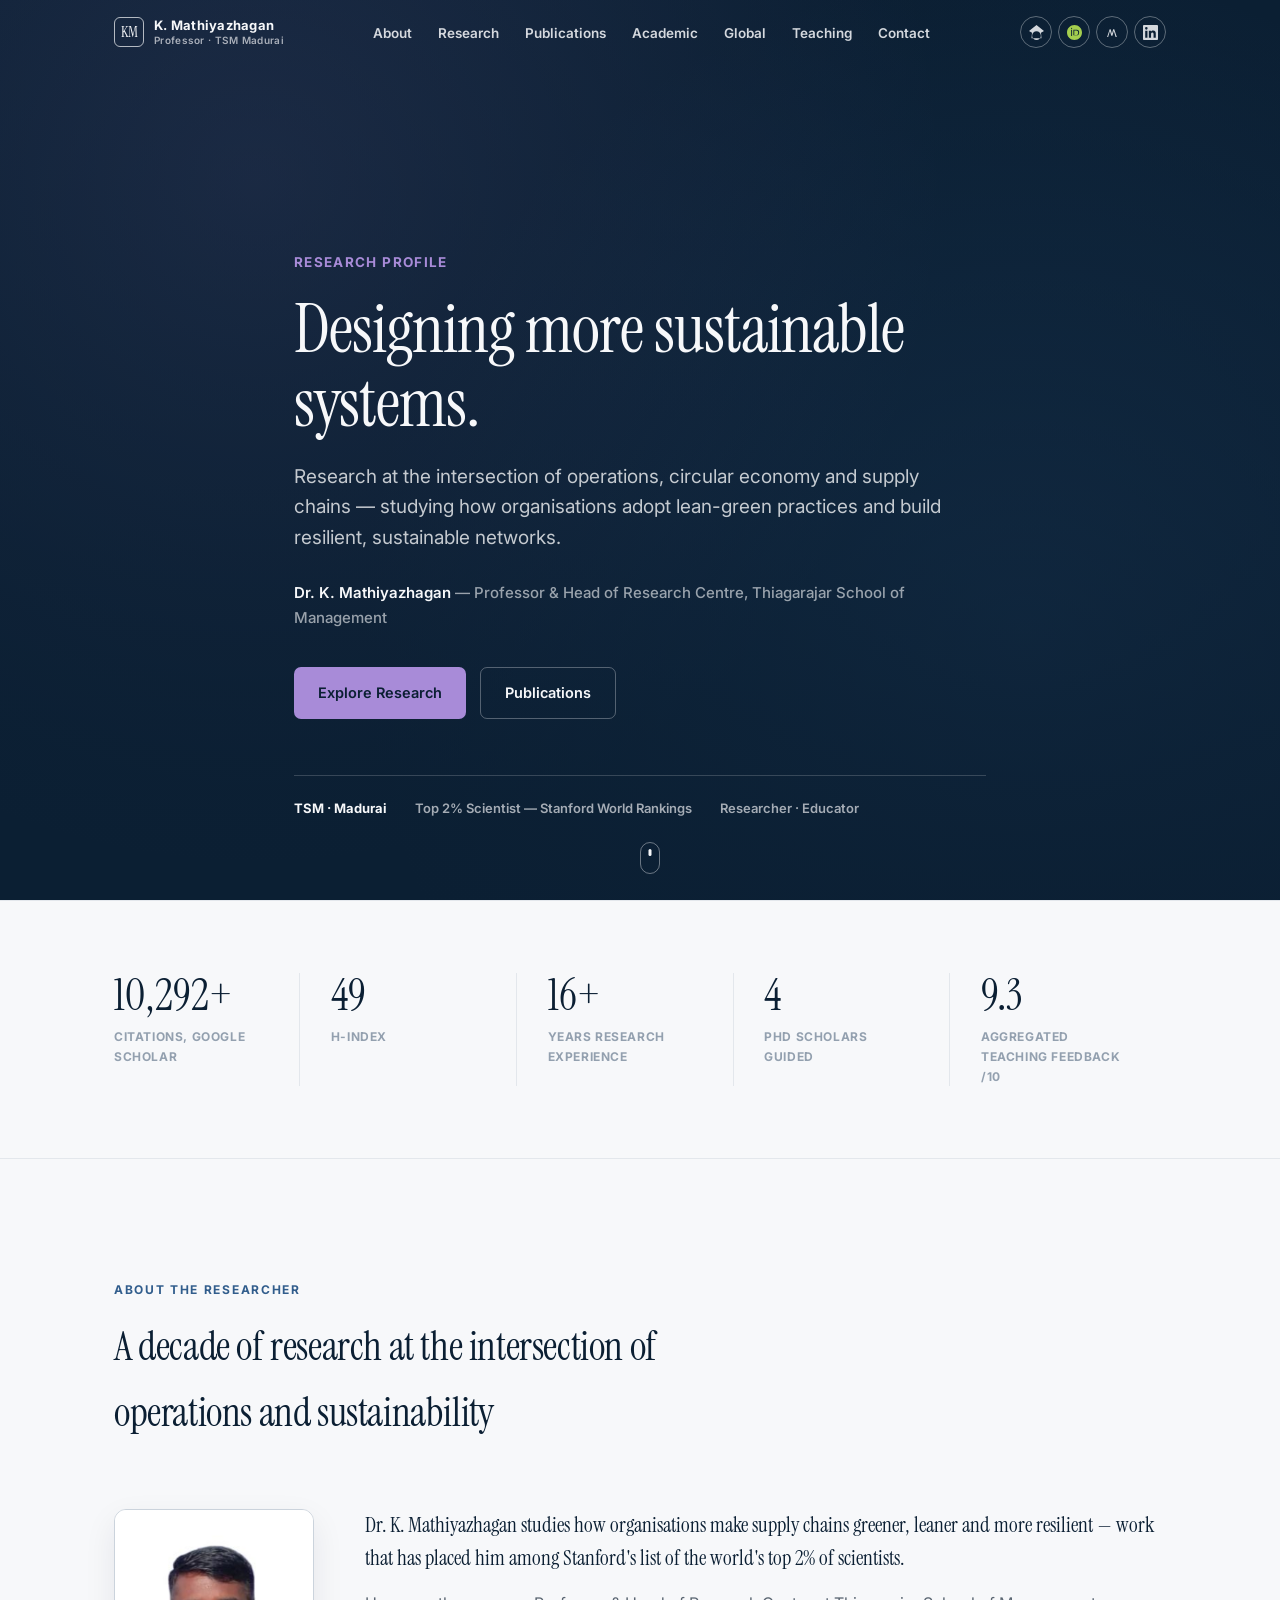
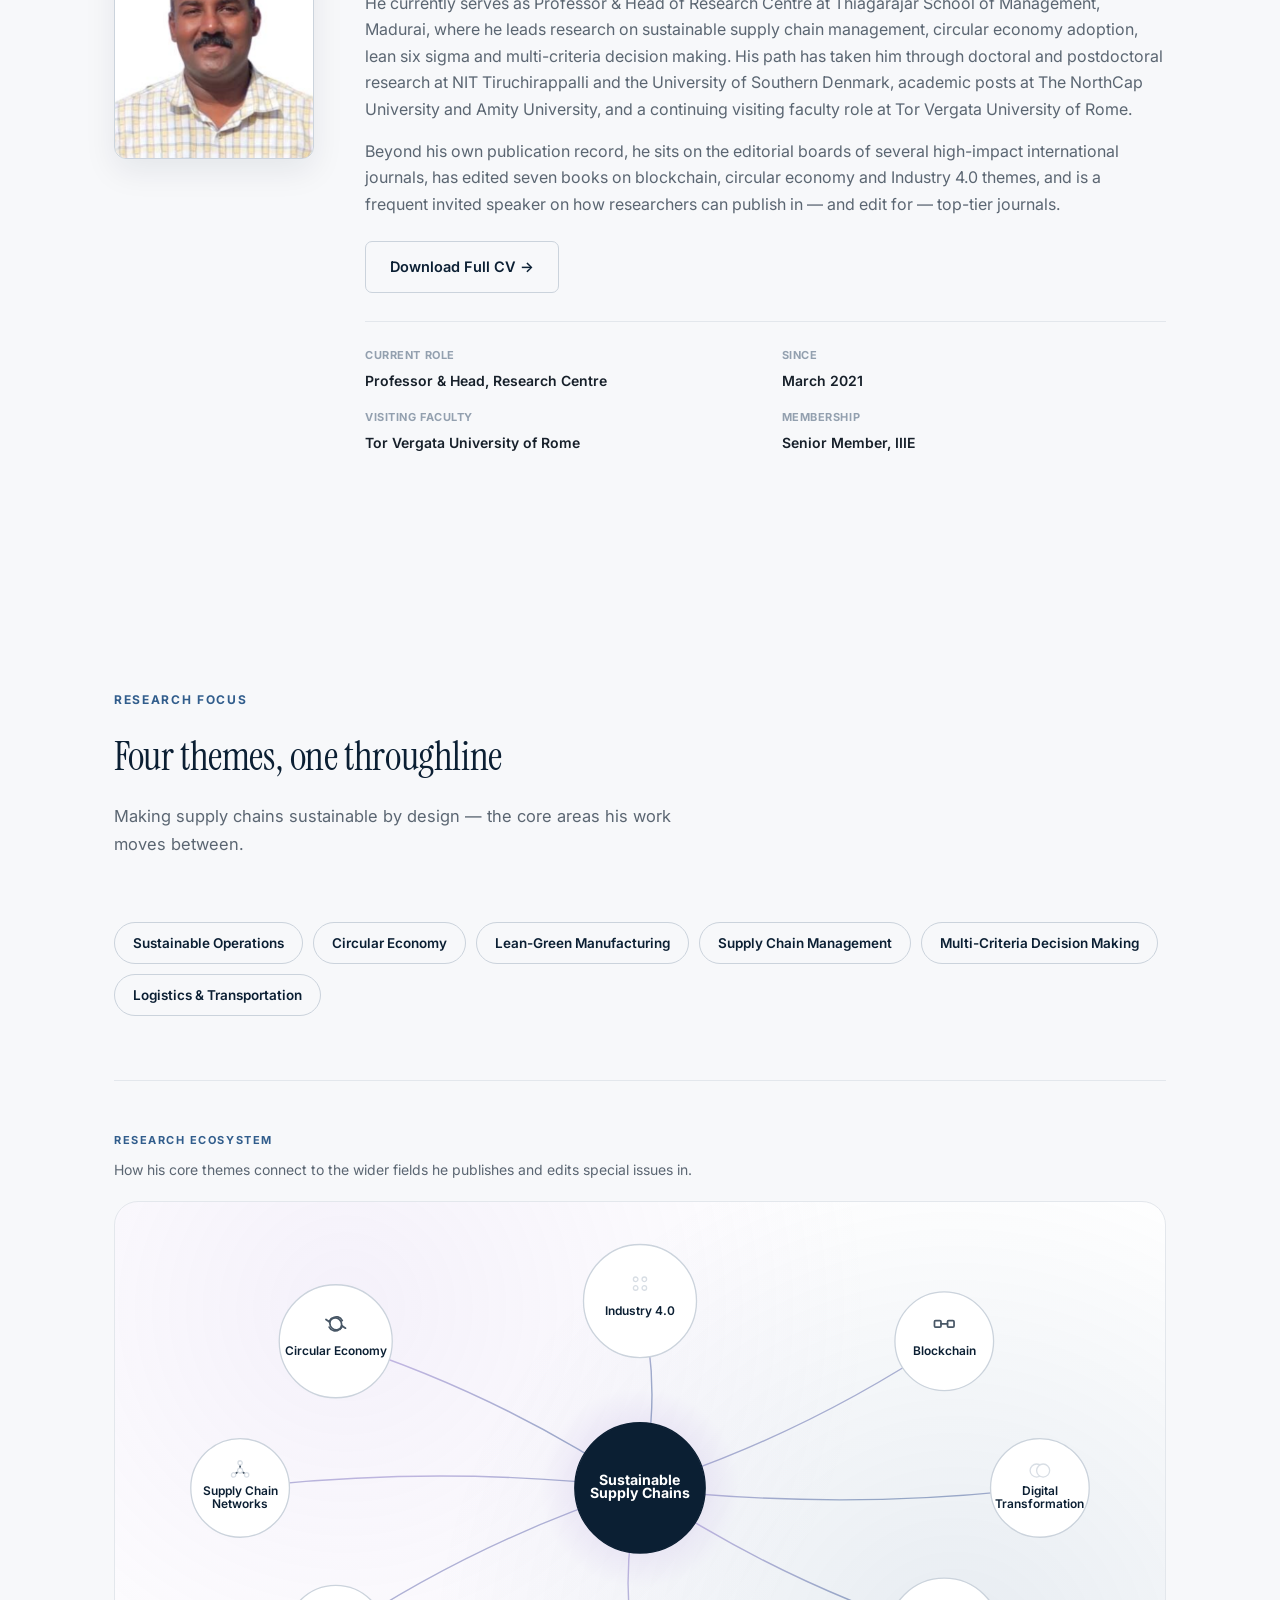
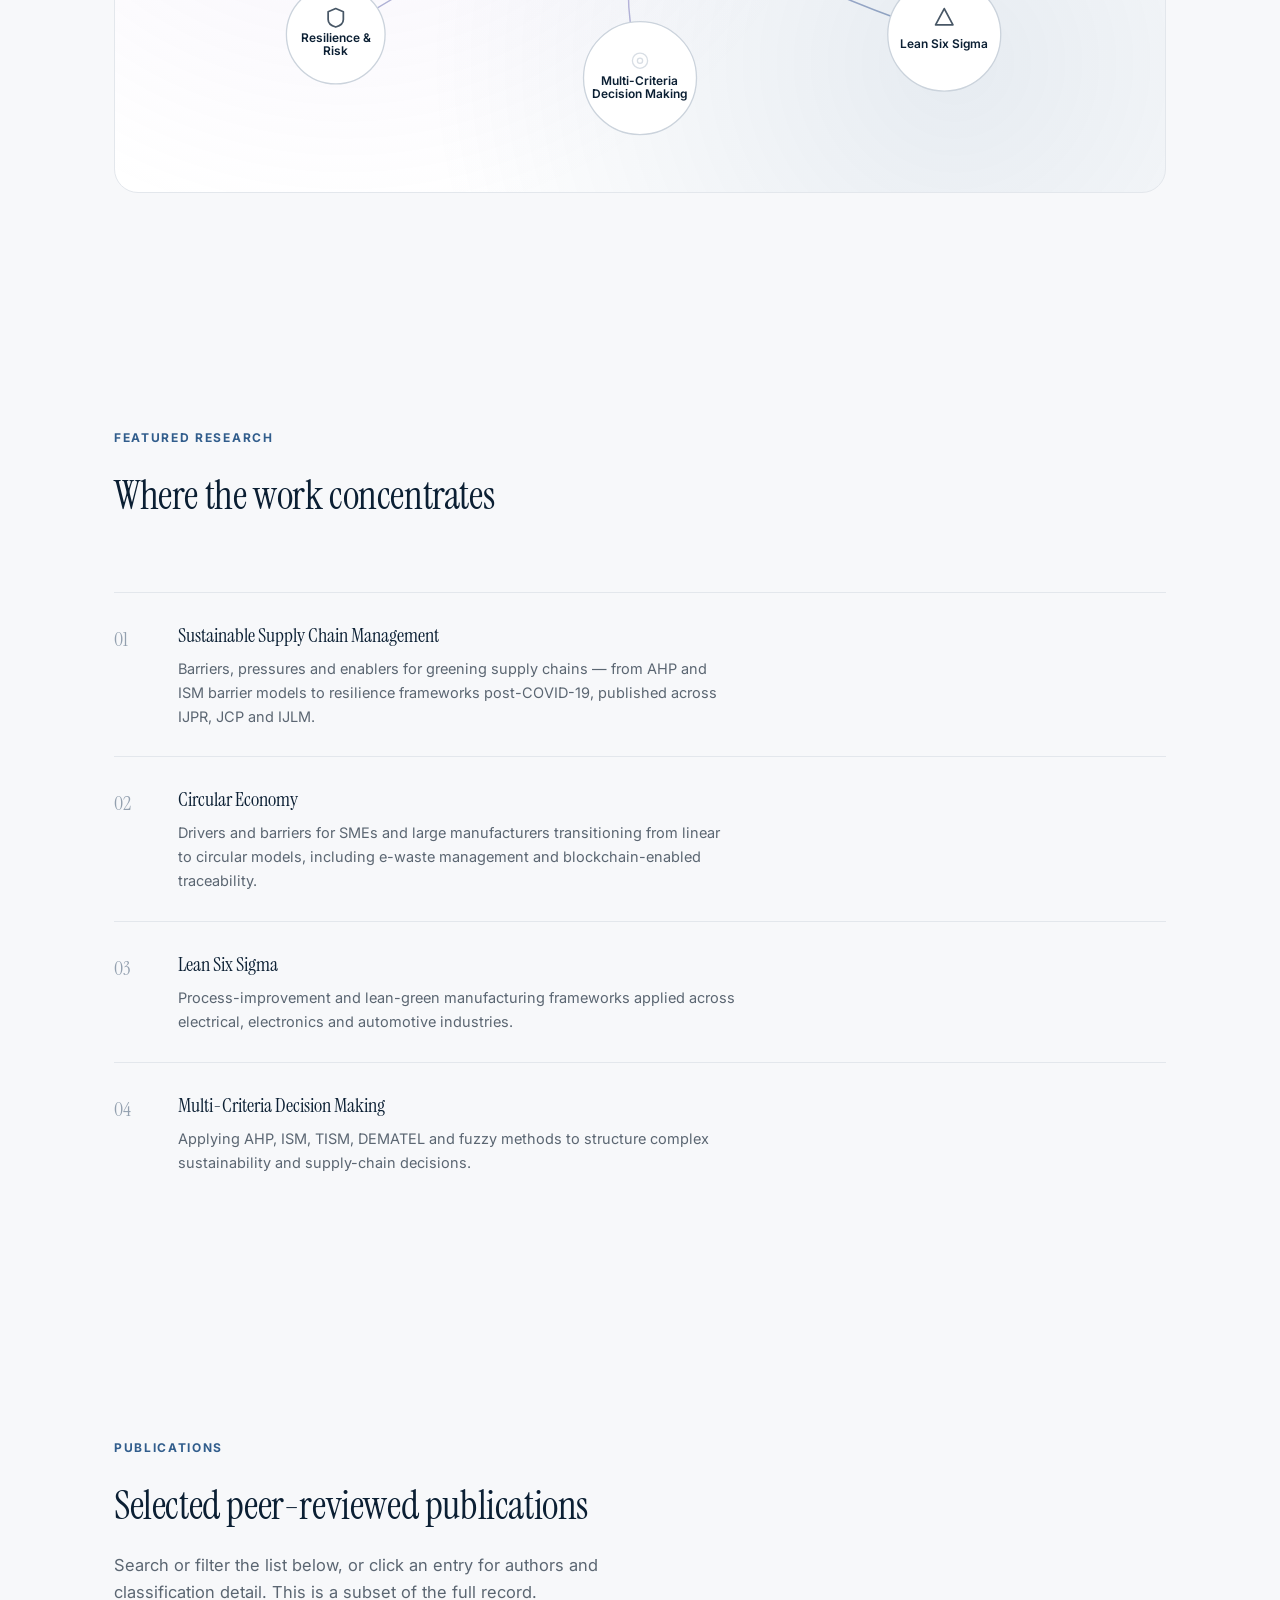
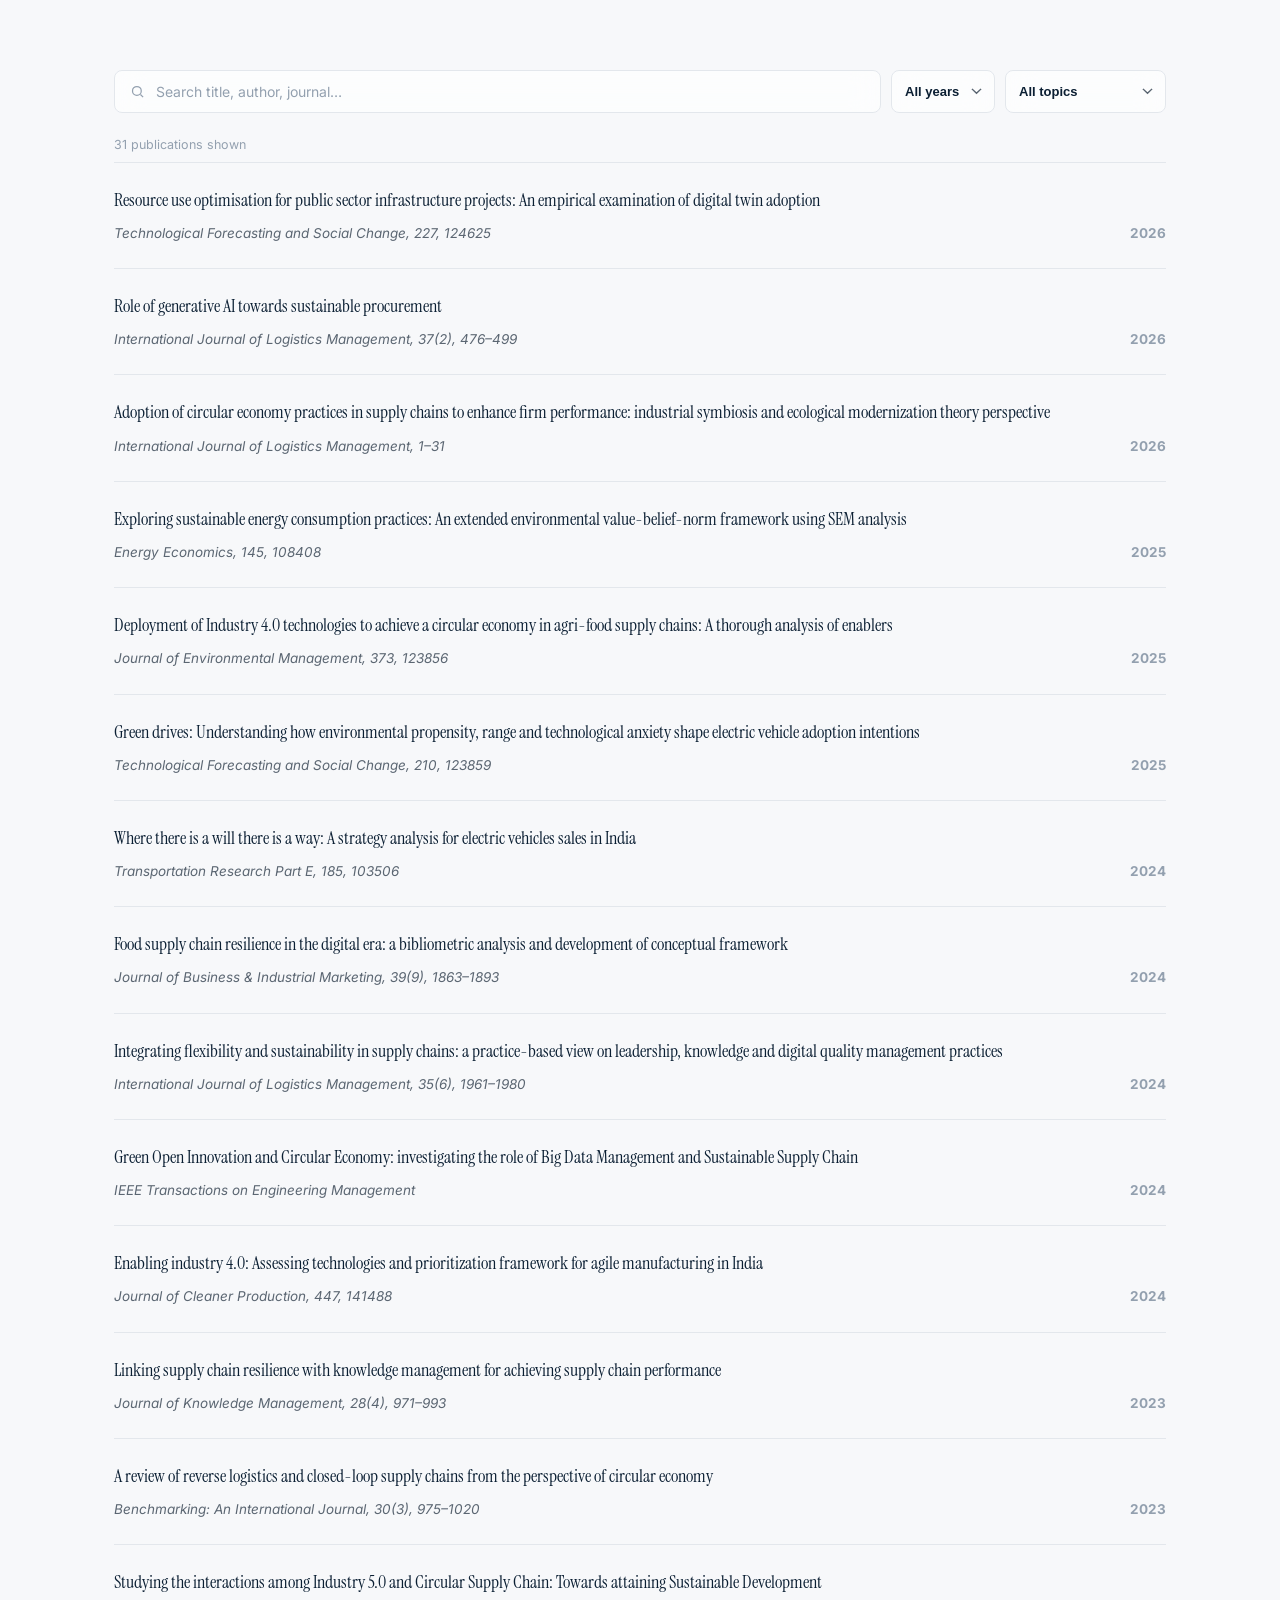
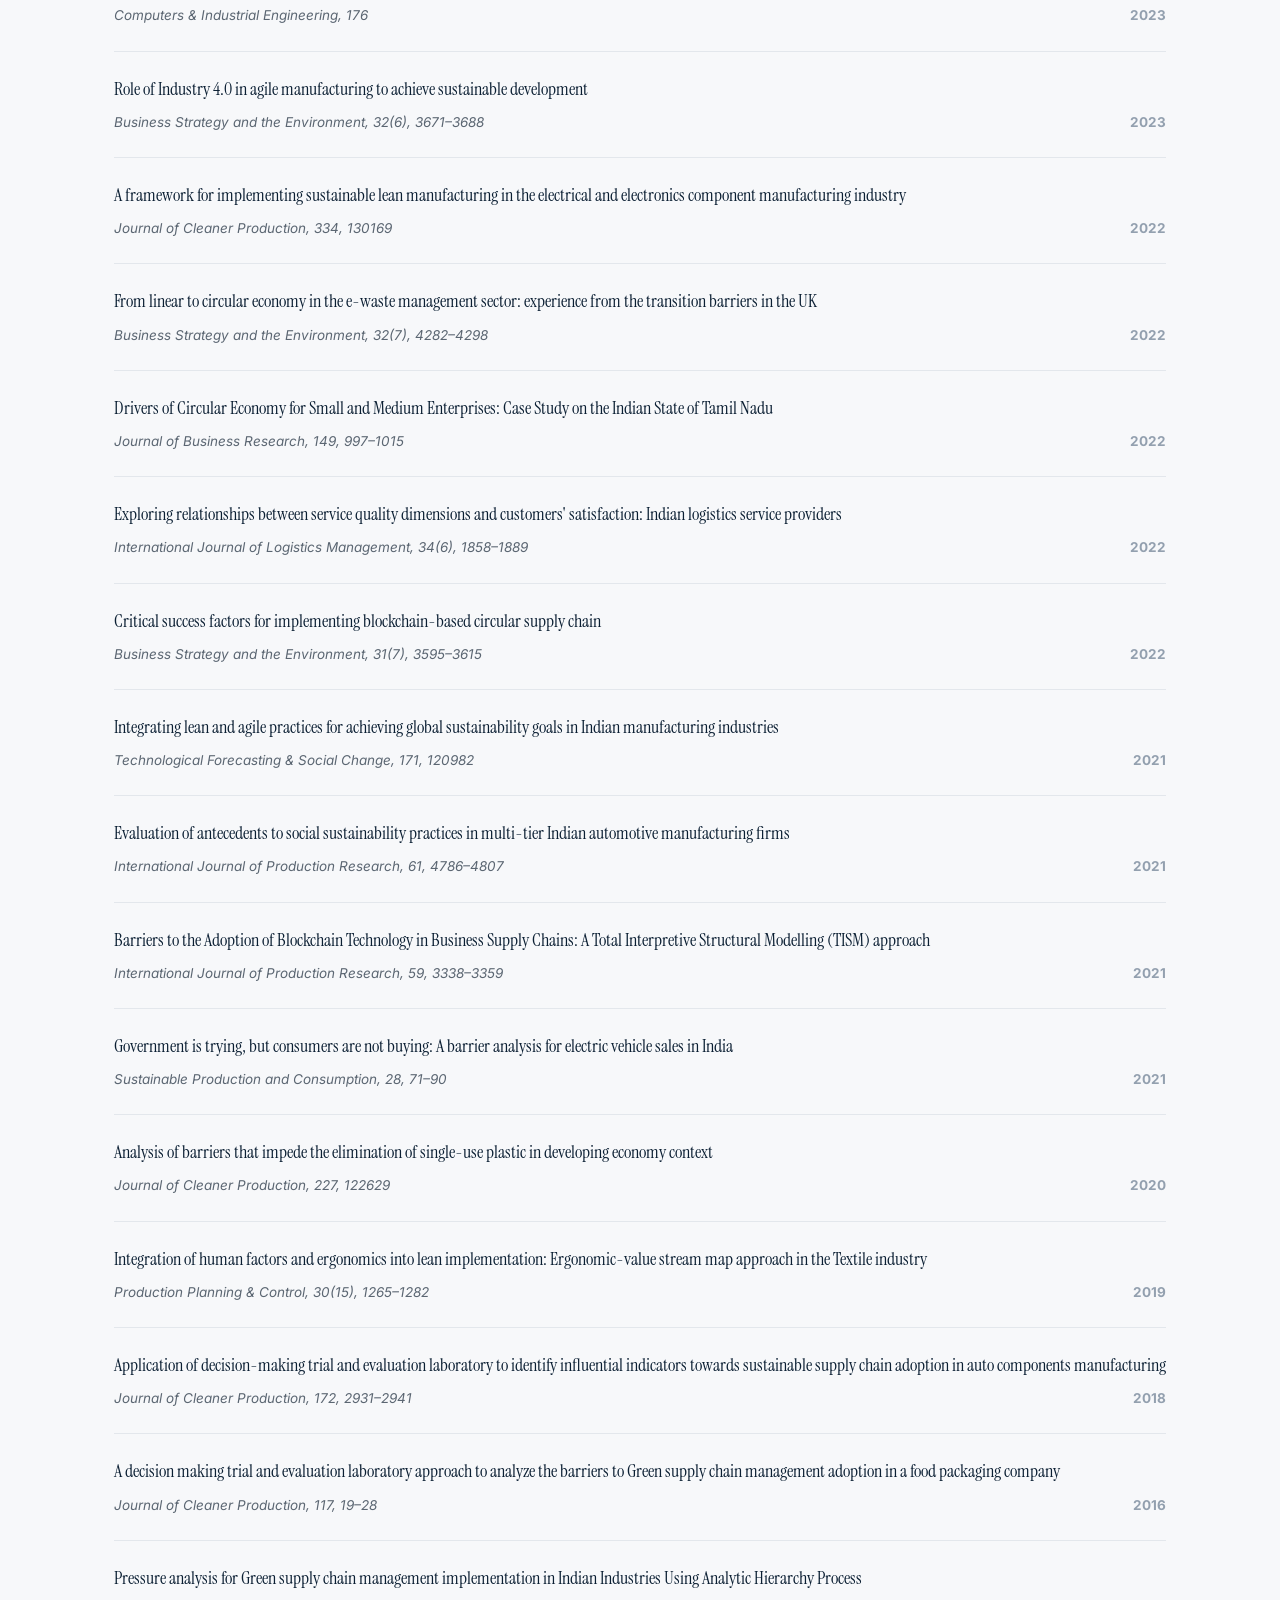
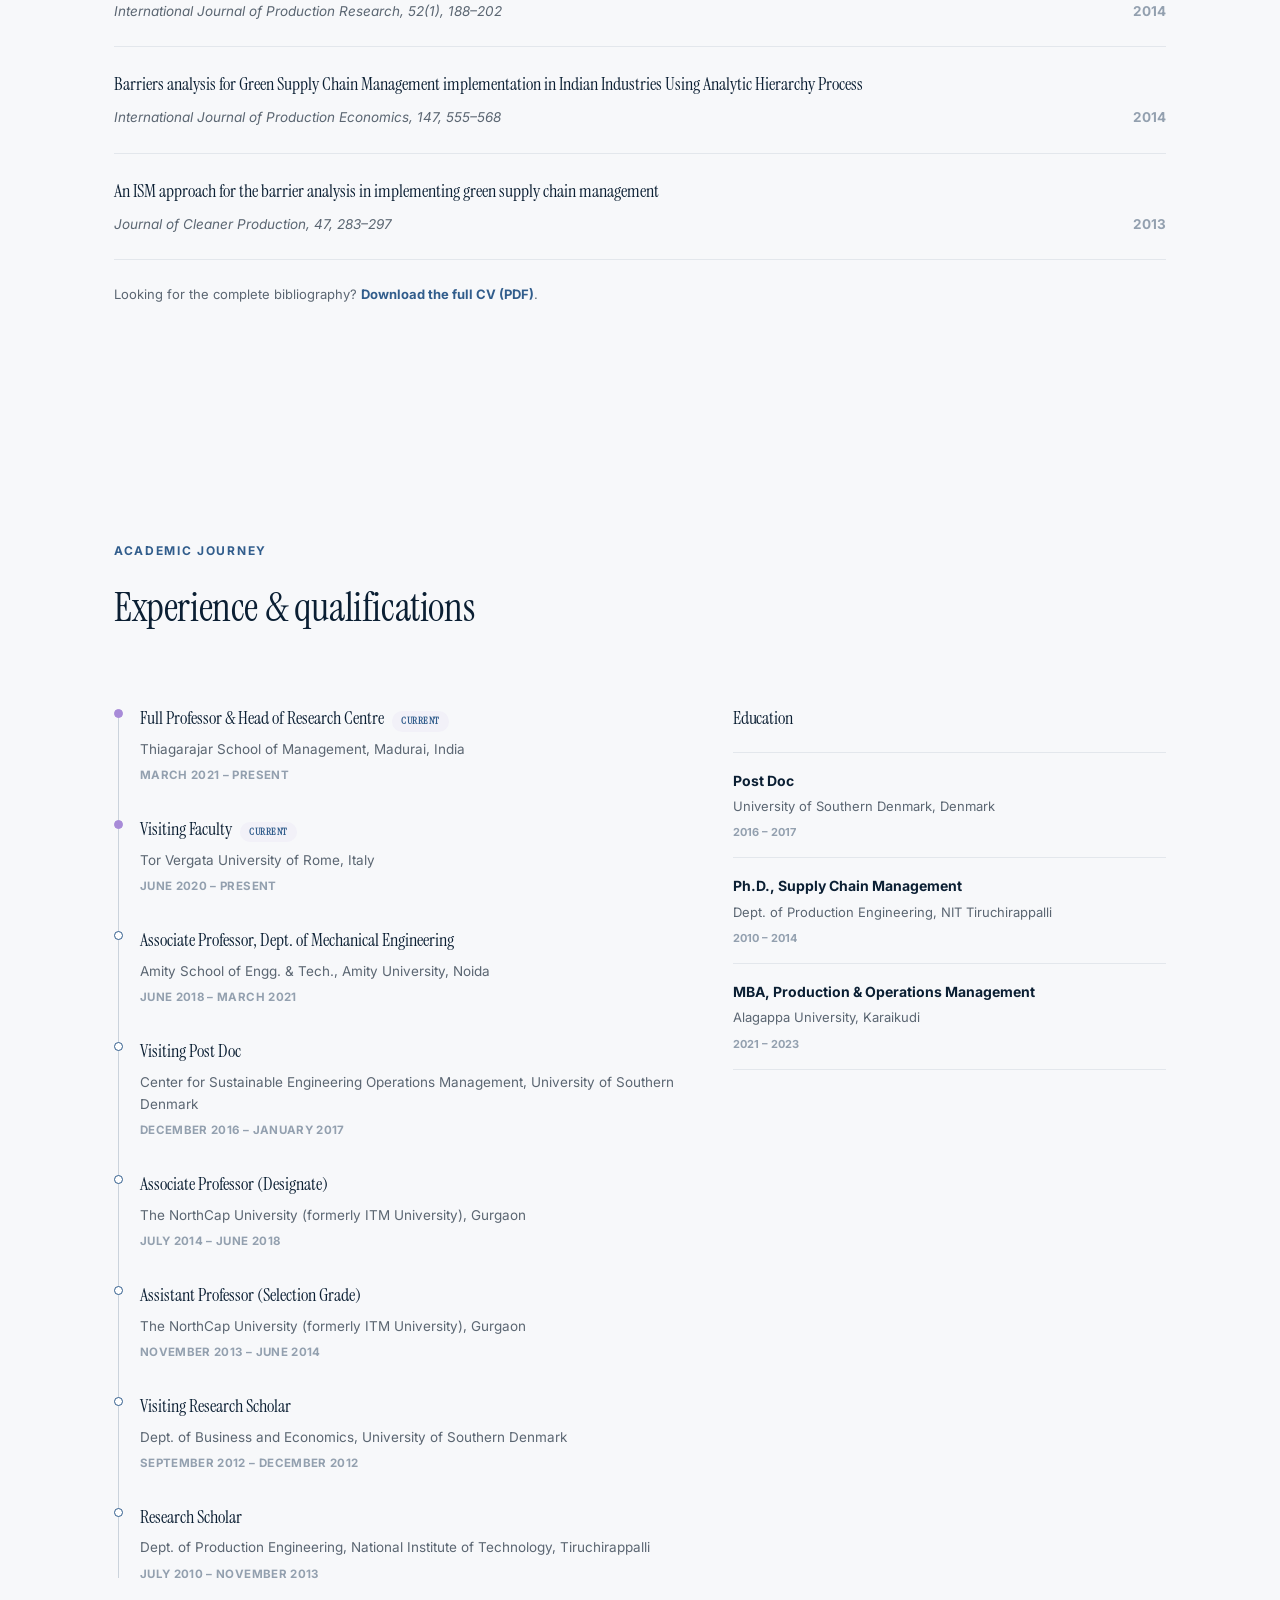
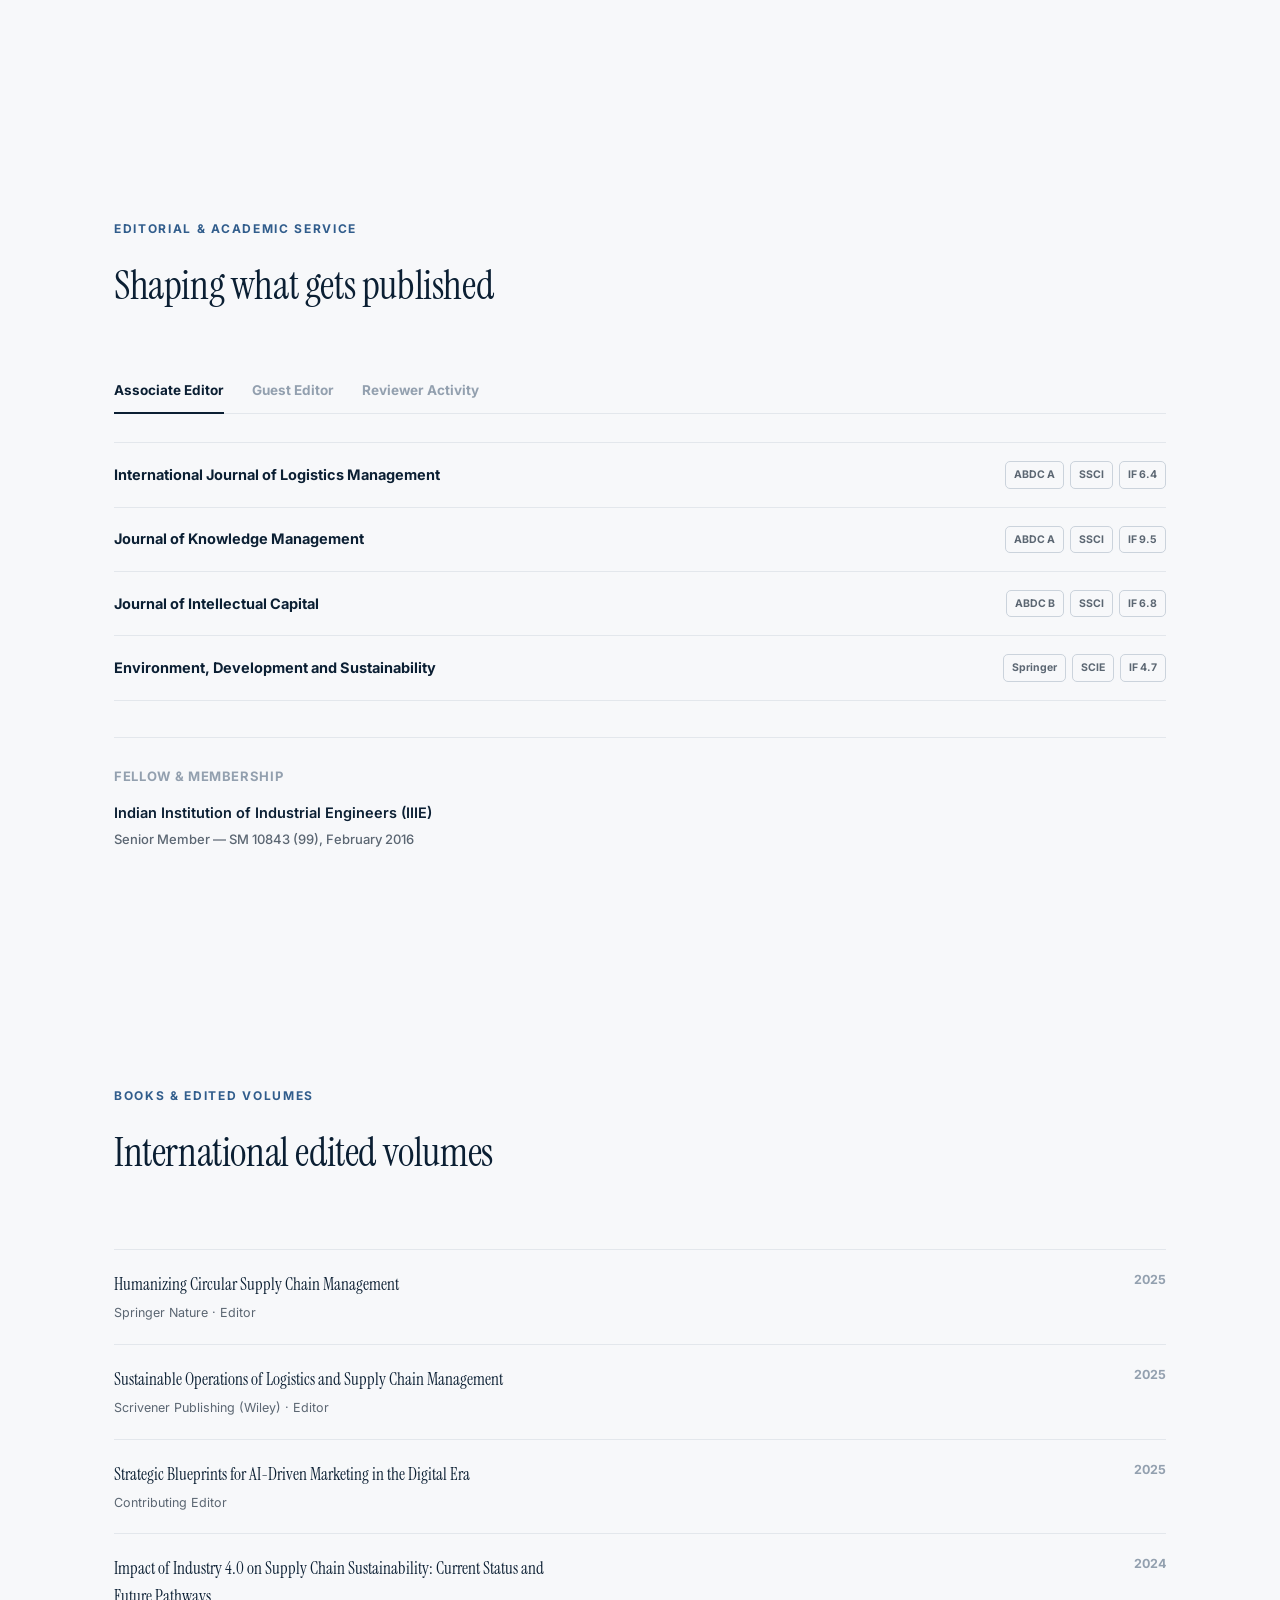
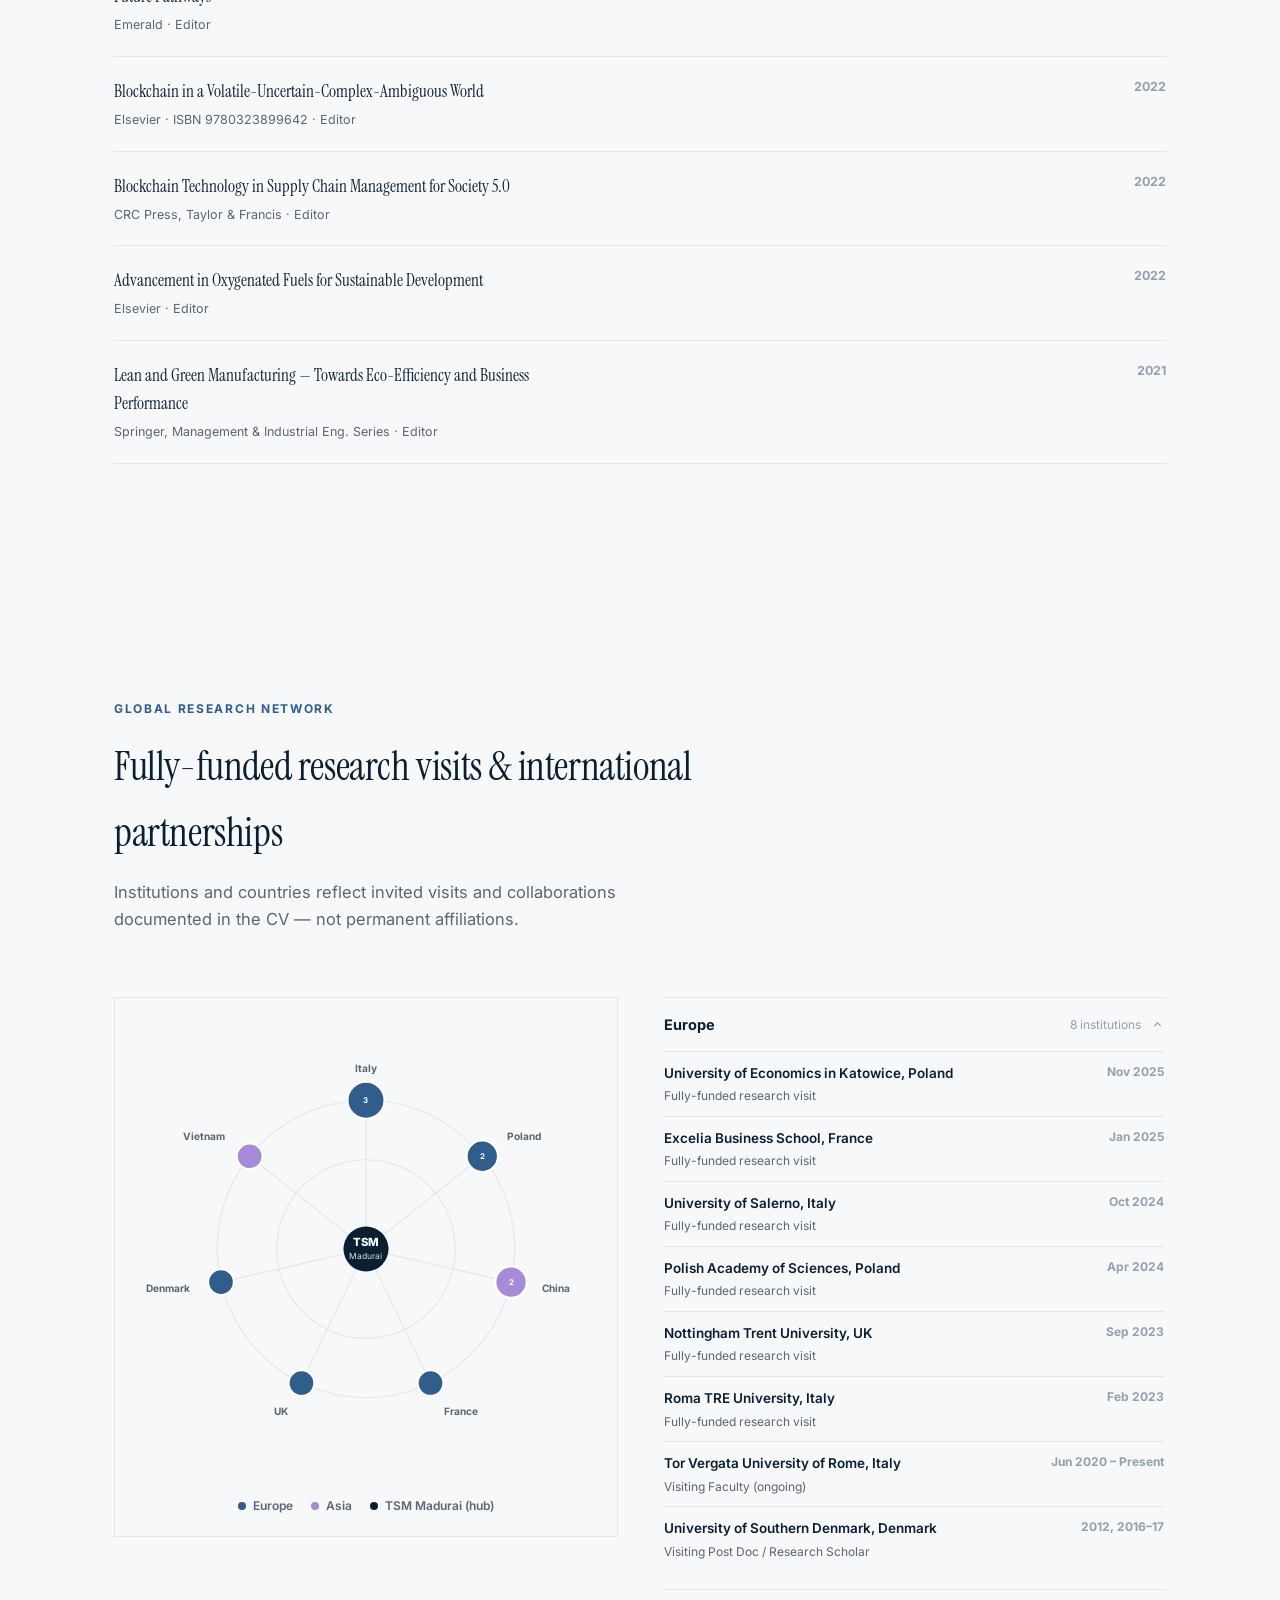
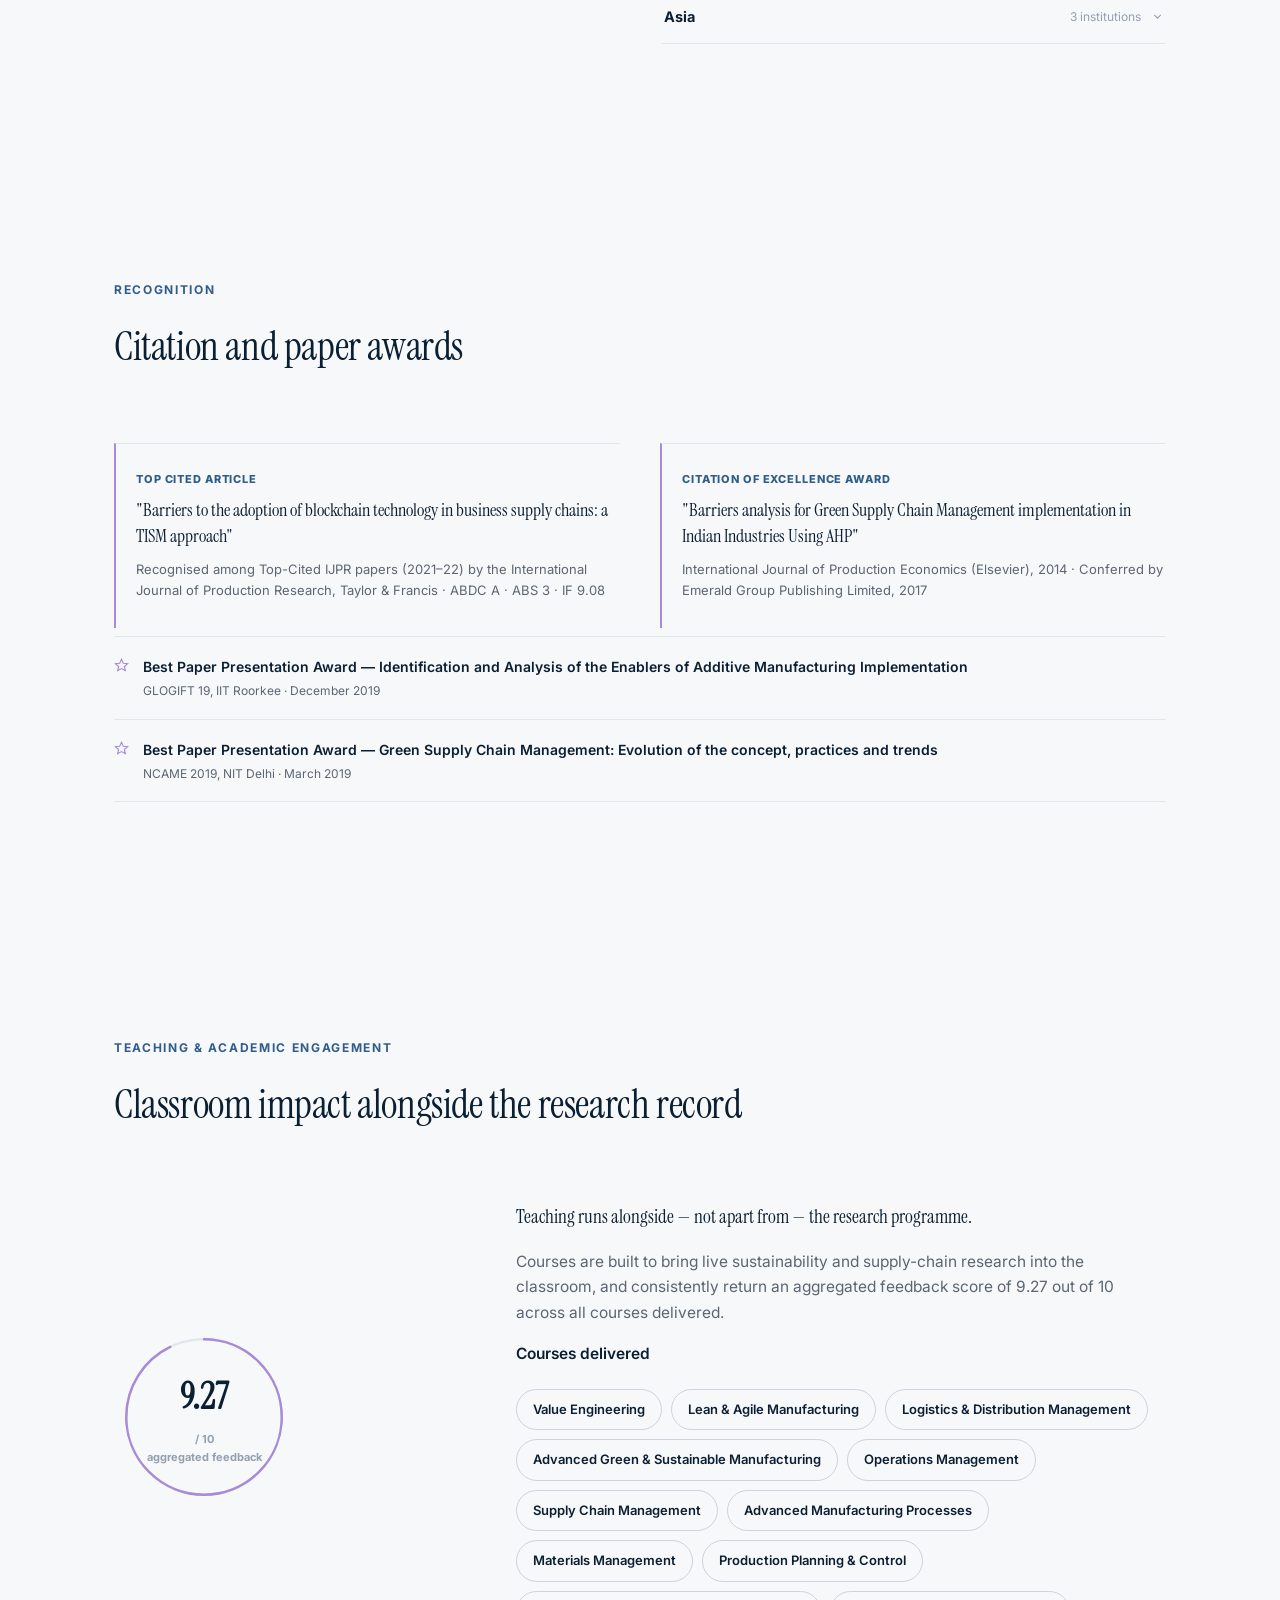
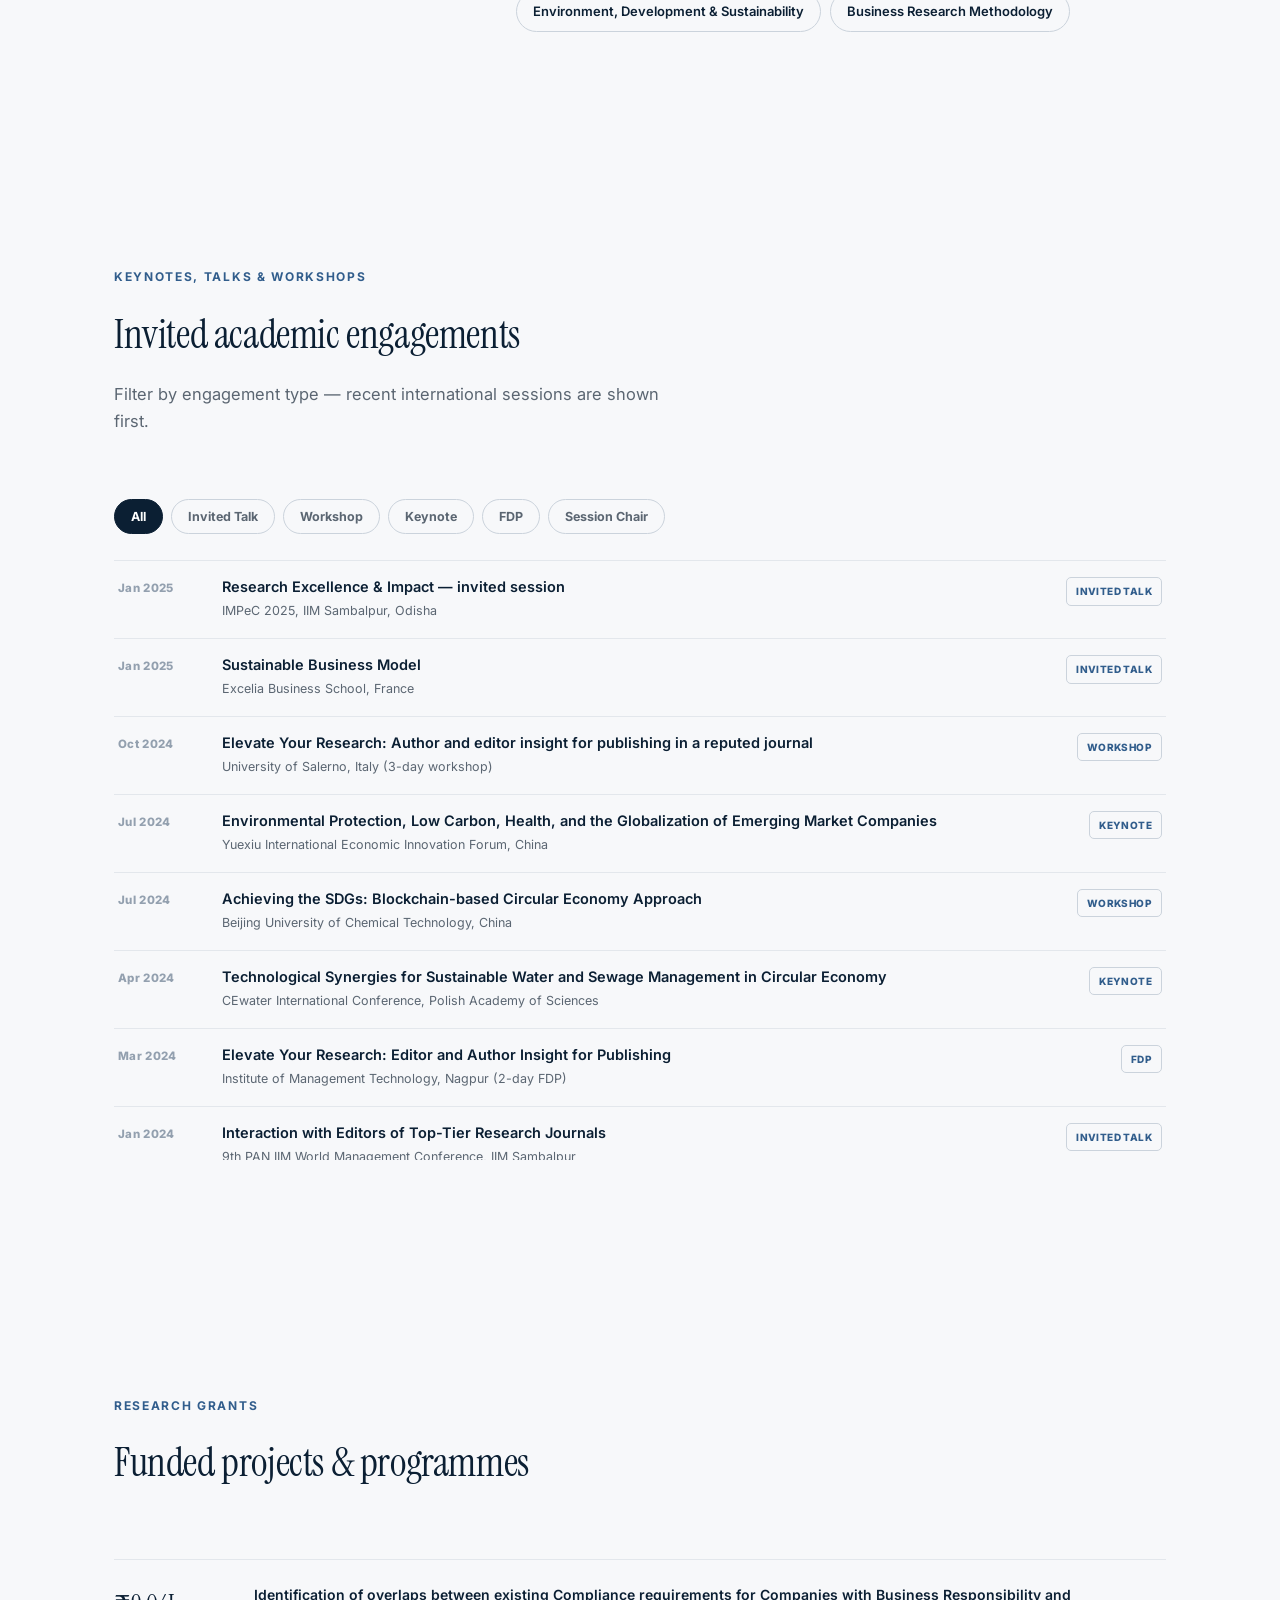
==== index.html @ e4a10594 "Add files via upload" ====
<!DOCTYPE html>
<html lang="en">
<head>
<meta charset="UTF-8">
<meta name="viewport" content="width=device-width, initial-scale=1.0">
<title>Dr. K. Mathiyazhagan — Research Profile</title>
<meta name="description" content="The research profile of Dr. K. Mathiyazhagan — Professor & Head of Research Centre, Thiagarajar School of Management. Sustainable operations, circular economy and supply chain research.">
<link rel="preconnect" href="https://fonts.googleapis.com">
<link rel="preconnect" href="https://fonts.gstatic.com" crossorigin>
<link href="https://fonts.googleapis.com/css2?family=Instrument+Serif:ital@0;1&family=Inter:wght@400;500;600;700;800&display=swap" rel="stylesheet">
<script type="application/ld+json">
{
  "@context": "https://schema.org",
  "@type": "Person",
  "name": "Dr. Kaliyan Mathiyazhagan",
  "jobTitle": "Professor & Head of Research Centre",
  "affiliation": {"@type": "Organization", "name": "Thiagarajar School of Management"},
  "email": "kmathiyazhagan@tsm.ac.in",
  "sameAs": [
    "https://scholar.google.co.in/citations?user=r_Kyy7kAAAAJ&hl=en",
    "https://www.scopus.com/authid/detail.uri?authorId=55599573800",
    "https://orcid.org/0000-0002-2340-7394",
    "https://www.researchgate.net/profile/K-Mathiyazhagan-2",
    "https://www.linkedin.com/in/dr-k-mathiyazhagan-8201629a/"
  ]
}
</script>
<style>
:root{
  --navy:#0B1F33;
  --blue:#315D8C;
  --lavender:#A88BD8;
  --lavender-wash:rgba(168,139,216,0.07);
  --bg:#F7F8FA;
  --surface:#FFFFFF;
  --text:#17202A;
  --text-dim:#5B6672;
  --text-faint:#93A0AF;
  --border:#E3E7EC;
  --border-strong:#CBD3DC;
  --serif:'Instrument Serif', Georgia, serif;
  --sans:'Inter',-apple-system,BlinkMacSystemFont,'Segoe UI',sans-serif;
  --maxw:1180px;
  --ease:cubic-bezier(.22,.68,.35,1);
}
*,*::before,*::after{box-sizing:border-box;}
html{scroll-behavior:smooth;}
@media (prefers-reduced-motion: reduce){
  html{scroll-behavior:auto;}
  *,*::before,*::after{animation-duration:.001ms !important;transition-duration:.001ms !important;scroll-behavior:auto !important;}
}
body{
  margin:0;background:var(--bg);color:var(--text);font-family:var(--sans);
  font-size:16px;line-height:1.65;-webkit-font-smoothing:antialiased;
}
img{max-width:100%;display:block;}
a{color:inherit;text-decoration:none;}
h1,h2,h3,h4{margin:0;font-family:var(--serif);font-weight:400;letter-spacing:-0.01em;color:var(--navy);}
p{margin:0;}
button{font-family:inherit;cursor:pointer;background:none;border:none;color:inherit;}
.wrap{max-width:var(--maxw);margin:0 auto;padding:0 clamp(22px,5vw,64px);}
.eyebrow{font-family:var(--sans);font-size:12px;font-weight:700;letter-spacing:.14em;text-transform:uppercase;color:var(--blue);}
section{position:relative;padding:clamp(64px,9vw,128px) 0;}
.section-head{max-width:640px;margin-bottom:clamp(40px,5vw,64px);}
.section-head h2{font-size:clamp(28px,3.6vw,40px);margin-top:12px;}
.section-head p{color:var(--text-dim);margin-top:14px;font-size:16.5px;max-width:58ch;}
.rule{border:none;border-top:1px solid var(--border);margin:0;}

/* Reveal */
.reveal{opacity:0;transform:translateY(16px);transition:opacity .6s var(--ease), transform .6s var(--ease);}
.reveal.in{opacity:1;transform:translateY(0);}

/* Buttons */
.btn{display:inline-flex;align-items:center;gap:8px;padding:13px 24px;border-radius:7px;font-weight:600;font-size:14.5px;transition:background .25s,border-color .25s,color .25s,opacity .25s;}
.btn-primary{background:var(--navy);color:#fff;}
.btn-primary:hover{background:var(--blue);}
.btn-ghost{background:transparent;border:1px solid var(--border-strong);color:var(--navy);}
.btn-ghost:hover{border-color:var(--navy);}
.btn-on-dark{background:var(--lavender);color:var(--navy);}
.btn-on-dark:hover{opacity:.85;}
.btn-ghost-dark{background:transparent;border:1px solid rgba(247,248,250,0.3);color:#F7F8FA;}
.btn-ghost-dark:hover{border-color:#F7F8FA;}

/* Glass — used sparingly: nav, filters, profile links only */
.glass{background:rgba(255,255,255,0.66);border:1px solid var(--border);backdrop-filter:blur(14px) saturate(140%);-webkit-backdrop-filter:blur(14px) saturate(140%);}

/* ---------- NAV ---------- */
.navbar{
  position:fixed;top:0;left:0;right:0;z-index:200;
  border-bottom:1px solid var(--border);
  background:rgba(255,255,255,0.66);
  backdrop-filter:blur(14px) saturate(140%);-webkit-backdrop-filter:blur(14px) saturate(140%);
  transition:background .35s,border-color .35s;
}
.navbar.at-top{background:transparent;border-bottom-color:transparent;backdrop-filter:none;-webkit-backdrop-filter:none;}
.navbar.at-top .brand-mark{border-color:rgba(247,248,250,0.7);color:#F7F8FA;}
.navbar.at-top .brand-text b{color:#F7F8FA;}
.navbar.at-top .brand-text span{color:rgba(247,248,250,0.65);}
.navbar.at-top .nav-links a{color:rgba(247,248,250,0.85);}
.navbar.at-top .nav-links a::after{background:#F7F8FA;}
.navbar.at-top .nav-links a:hover{color:#F7F8FA;}
.navbar.at-top .profile-links a{border-color:rgba(247,248,250,0.35);color:rgba(247,248,250,0.85);}
.navbar.at-top .profile-links a:hover{border-color:#F7F8FA;color:#F7F8FA;}
.navbar.at-top .menu-btn{border-color:rgba(247,248,250,0.4);color:#F7F8FA;}
.navbar-inner{max-width:var(--maxw);margin:0 auto;padding:16px clamp(22px,5vw,64px);display:flex;align-items:center;justify-content:space-between;}
.brand{display:flex;align-items:center;gap:10px;flex-shrink:0;}
.brand-mark{width:30px;height:30px;border:1px solid var(--navy);border-radius:6px;display:flex;align-items:center;justify-content:center;font-family:var(--serif);font-size:15px;color:var(--navy);flex-shrink:0;transition:border-color .3s,color .3s;}
.brand-text{display:flex;flex-direction:column;line-height:1.2;white-space:nowrap;}
.brand-text b{font-size:13px;font-weight:700;letter-spacing:.02em;transition:color .3s;}
.brand-text span{font-size:10px;color:var(--text-faint);font-weight:600;letter-spacing:.03em;transition:color .3s;}
.nav-links{display:flex;gap:26px;list-style:none;margin:0;padding:0;}
.nav-links a{font-size:13.5px;font-weight:600;color:var(--text-dim);white-space:nowrap;position:relative;padding:4px 0;transition:color .3s;}
.nav-links a::after{content:'';position:absolute;left:0;right:0;bottom:-2px;height:1px;background:var(--navy);transform:scaleX(0);transform-origin:left;transition:transform .3s var(--ease),background .3s;}
.nav-links a:hover{color:var(--navy);}
.nav-links a:hover::after{transform:scaleX(1);}
.nav-actions{display:flex;align-items:center;gap:16px;}
.profile-links{display:flex;gap:6px;}
.profile-links a{
  width:32px;height:32px;border-radius:50%;display:flex;align-items:center;justify-content:center;
  border:1px solid var(--border);color:var(--text-dim);transition:border-color .3s,color .3s;
}
.profile-links a:hover{border-color:var(--navy);color:var(--navy);}
.profile-links svg{width:15px;height:15px;}
.menu-btn{display:none;width:34px;height:34px;border-radius:50%;border:1px solid var(--border);align-items:center;justify-content:center;transition:border-color .3s,color .3s;}
.menu-btn svg{width:16px;height:16px;}

.mobile-sheet{position:fixed;inset:0;z-index:199;background:rgba(11,31,51,0.35);opacity:0;pointer-events:none;transition:opacity .3s var(--ease);}
.mobile-sheet.open{opacity:1;pointer-events:auto;}
.mobile-sheet-panel{position:absolute;top:0;right:0;height:100%;width:min(78vw,320px);background:var(--surface);border-left:1px solid var(--border);padding:90px 28px 28px;transform:translateX(100%);transition:transform .4s var(--ease);display:flex;flex-direction:column;overflow-y:auto;}
.mobile-sheet.open .mobile-sheet-panel{transform:translateX(0);}
.mobile-sheet-panel a{padding:14px 2px;font-size:16px;font-weight:600;border-bottom:1px solid var(--border);}


/* ---------- HERO ---------- */
.hero{position:relative;min-height:100vh;min-height:100svh;display:flex;align-items:flex-end;overflow:hidden;background:var(--navy);}
.hero-media{position:absolute;inset:0;z-index:0;background:var(--navy);}
.hero-media-item{position:absolute;inset:0;width:100%;height:100%;object-fit:cover;opacity:0;transition:opacity 1.1s ease;}
.hero-media-item.active{opacity:1;}
.hero-media-item.kenburns{animation:kenburns 9s ease-in-out forwards;}
@keyframes kenburns{from{transform:scale(1.06);}to{transform:scale(1);}}
.hero-media-fallback{position:absolute;inset:0;background:
  radial-gradient(circle at 20% 20%, rgba(168,139,216,0.18), transparent 55%),
  radial-gradient(circle at 80% 70%, rgba(49,93,140,0.35), transparent 55%),
  var(--navy);}
.hero-scrim{position:absolute;inset:0;z-index:1;background:linear-gradient(0deg, rgba(11,31,51,0.92) 0%, rgba(11,31,51,0.62) 42%, rgba(11,31,51,0.38) 100%);}
.hero-dots{position:absolute;top:clamp(84px,11vh,110px);right:clamp(22px,5vw,64px);z-index:2;display:flex;flex-direction:column;gap:8px;}
.hero-dots span{width:5px;height:5px;border-radius:50%;background:rgba(247,248,250,0.35);transition:background .3s,transform .3s;}
.hero-dots span.active{background:var(--lavender);transform:scale(1.5);}
.hero-inner{position:relative;z-index:2;max-width:820px;padding-top:140px;padding-bottom:clamp(56px,9vh,96px);}
.hero-id{font-size:13.5px;font-weight:700;letter-spacing:.1em;text-transform:uppercase;color:var(--lavender);margin-bottom:20px;}
.hero h1{font-size:clamp(40px,6vw,68px);line-height:1.08;letter-spacing:-0.015em;color:#F7F8FA;}
.hero-sub{margin-top:22px;font-size:clamp(17px,1.6vw,19px);color:rgba(247,248,250,0.78);max-width:56ch;line-height:1.6;}
.hero-byline{margin-top:28px;font-size:15px;color:#F7F8FA;font-weight:600;}
.hero-byline span{color:rgba(247,248,250,0.6);font-weight:500;}
.hero-ctas{display:flex;flex-wrap:wrap;gap:14px;margin-top:36px;}
.hero-foot{margin-top:56px;padding-top:22px;border-top:1px solid rgba(247,248,250,0.18);display:flex;flex-wrap:wrap;gap:10px 28px;font-size:13px;color:rgba(247,248,250,0.65);font-weight:600;}
.hero-foot b{color:#F7F8FA;}
.hero-scroll-cue{position:absolute;left:50%;bottom:26px;transform:translateX(-50%);z-index:2;width:20px;height:32px;border:1.5px solid rgba(247,248,250,0.4);border-radius:12px;}
.hero-scroll-cue span{position:absolute;top:6px;left:50%;transform:translateX(-50%);width:3px;height:7px;border-radius:2px;background:#F7F8FA;animation:scrollcue 1.8s ease-in-out infinite;}
@keyframes scrollcue{0%{opacity:1;top:6px;}70%{opacity:0;top:16px;}100%{opacity:0;top:6px;}}
@media (prefers-reduced-motion: reduce){
  .hero-media-item.kenburns{animation:none;}
  .hero-scroll-cue span{animation:none;}
}

/* ---------- IMPACT STRIP ---------- */
.impact-strip{padding:clamp(48px,6vw,72px) 0;border-top:1px solid var(--border);border-bottom:1px solid var(--border);}
.impact-row{display:flex;flex-wrap:wrap;}
.impact-stat{flex:1 1 0;min-width:150px;padding:0 clamp(16px,2.4vw,32px);border-left:1px solid var(--border);text-align:left;}
.impact-stat:first-child{border-left:none;padding-left:0;}
.impact-stat .num{font-family:var(--serif);font-size:clamp(32px,3.6vw,44px);color:var(--navy);line-height:1;}
.impact-stat .lbl{margin-top:10px;font-size:12px;font-weight:700;letter-spacing:.05em;text-transform:uppercase;color:var(--text-faint);}
.impact-badge{margin-top:32px;display:inline-flex;align-items:center;gap:10px;font-size:13.5px;color:var(--text-dim);font-weight:600;}
.impact-badge .dot{width:6px;height:6px;border-radius:50%;background:var(--lavender);}

/* ---------- ABOUT ---------- */
.about-grid{display:grid;grid-template-columns:200px 1fr;gap:clamp(28px,4vw,56px);align-items:start;}
.about-portrait{width:100%;aspect-ratio:4/5;border:1px solid var(--border-strong);border-radius:12px;box-shadow:0 12px 32px rgba(11,31,51,0.08);overflow:hidden;}
.about-portrait img{width:100%;height:100%;object-fit:cover;}
.about-bio p{color:var(--text-dim);font-size:16px;margin-bottom:16px;}
.about-bio p.lead{font-family:var(--serif);font-size:21px;color:var(--navy);line-height:1.55;}
.about-facts{margin-top:28px;display:grid;grid-template-columns:repeat(2,1fr);gap:16px 32px;border-top:1px solid var(--border);padding-top:24px;}
.about-facts .f-k{font-size:11px;font-weight:700;letter-spacing:.05em;text-transform:uppercase;color:var(--text-faint);}
.about-facts .f-v{margin-top:5px;font-size:14px;font-weight:600;color:var(--text);}

/* ---------- RESEARCH FOCUS ---------- */
.research-tags{display:flex;flex-wrap:wrap;gap:10px;margin-bottom:clamp(40px,5vw,64px);}
.research-tags span{padding:9px 18px;border-radius:999px;border:1px solid var(--border-strong);font-size:13.5px;font-weight:600;color:var(--navy);}
.eco-panel{padding:clamp(28px,4vw,44px) 0 0;border-top:1px solid var(--border);}
.eco-panel > p{color:var(--text-dim);font-size:14px;margin-top:6px;margin-bottom:20px;}
.eco-canvas{
  position:relative;border-radius:24px;padding:clamp(20px,3vw,36px);
  background:radial-gradient(circle at 22% 18%, rgba(168,139,216,0.12), transparent 55%),
             radial-gradient(circle at 80% 78%, rgba(49,93,140,0.12), transparent 55%),
             var(--surface);
  border:1px solid var(--border);
}
.eco-svg{width:100%;height:auto;overflow:visible;}
.eco-node text{font-size:11px;font-weight:600;fill:var(--navy);font-family:var(--sans);}
.eco-node circle{fill:var(--surface);stroke:var(--border-strong);stroke-width:1.2;transition:stroke .25s,transform .25s;transform-box:fill-box;transform-origin:center;}
.eco-node .eco-icon{color:var(--navy);opacity:0.75;}
.eco-node:hover circle{stroke:var(--lavender);transform:scale(1.05);}
.eco-node.core circle{fill:var(--navy);stroke:var(--navy);}
.eco-node.core .eco-icon{display:none;}
.eco-node.core text{fill:#fff;font-weight:700;font-size:13px;}
.eco-node.core:hover circle{transform:none;stroke:var(--navy);}
.eco-line{fill:none;stroke:url(#ecoLineGrad);stroke-width:1.3;opacity:0.55;stroke-dasharray:340;stroke-dashoffset:340;animation:ecodraw 1.1s ease forwards;}
@keyframes ecodraw{to{stroke-dashoffset:0;}}
.eco-node{opacity:0;animation:ecofade .5s ease forwards;}
@keyframes ecofade{to{opacity:1;}}
@media (prefers-reduced-motion: reduce){ .eco-line,.eco-node{animation:none;opacity:1;stroke-dashoffset:0;} }

.eco-mobile-grid{display:none;}
.eco-core-badge{background:var(--navy);color:#fff;font-family:var(--serif);font-size:18px;text-align:center;padding:20px 22px;border-radius:16px;margin-bottom:16px;}
.eco-field-grid{display:grid;grid-template-columns:1fr 1fr;gap:10px;}
.eco-field-card{border:1px solid var(--border);border-radius:14px;padding:16px 10px;text-align:center;background:var(--surface);}
.eco-field-card svg{color:var(--blue);margin-bottom:9px;}
.eco-field-card span{display:block;font-size:12.5px;font-weight:600;color:var(--navy);line-height:1.35;}
@media (max-width:720px){
  .eco-canvas{display:none;}
  .eco-mobile-grid{display:block;}
}

/* ---------- FEATURED RESEARCH / EDITORIAL LISTS (shared pattern) ---------- */
.elist{display:flex;flex-direction:column;}
.elist-item{display:grid;grid-template-columns:44px 1fr;gap:20px;padding:28px 0;border-top:1px solid var(--border);cursor:default;}
.elist:last-child .elist-item:last-child, .elist-item:last-of-type{border-bottom:none;}
.elist .elist-item:last-child{border-bottom:1px solid var(--border);}
.elist-idx{font-family:var(--serif);font-size:20px;color:var(--text-faint);padding-top:2px;}
.elist-title{font-family:var(--serif);font-size:20px;color:var(--navy);line-height:1.4;transition:color .2s;}
.elist-item:hover .elist-title{color:var(--blue);}
.elist-desc{margin-top:8px;font-size:14.5px;color:var(--text-dim);max-width:62ch;}
.elist-meta-row{margin-top:10px;display:flex;justify-content:space-between;gap:20px;font-size:13px;color:var(--text-dim);flex-wrap:wrap;}
.elist-meta-row .yr{color:var(--text-faint);font-weight:700;white-space:nowrap;}

/* ---------- PUBLICATIONS ---------- */
.pub-controls{display:flex;flex-wrap:wrap;gap:10px;margin-bottom:22px;}
.pub-search{flex:1 1 240px;display:flex;align-items:center;gap:9px;padding:11px 15px;border-radius:8px;}
.pub-search svg{width:15px;height:15px;stroke:var(--text-faint);flex-shrink:0;}
.pub-search input{flex:1;background:none;border:none;outline:none;color:var(--text);font-size:14px;font-family:inherit;}
.pub-search input::placeholder{color:var(--text-faint);}
.pub-select{padding:11px 34px 11px 13px;border-radius:8px;font-size:13px;font-weight:600;color:var(--navy);appearance:none;background-position:right 12px center;background-repeat:no-repeat;background-size:11px;}
.pub-select{background-image:url("data:image/svg+xml,%3Csvg xmlns='http://www.w3.org/2000/svg' width='12' height='8'%3E%3Cpath d='M1 1l5 5 5-5' stroke='%235B6672' fill='none' stroke-width='1.6'/%3E%3C/svg%3E");}
.pub-count{font-size:12.5px;color:var(--text-faint);margin-bottom:6px;}
.pub-item{padding:24px 0;border-top:1px solid var(--border);cursor:pointer;}
.pub-item:last-child{border-bottom:1px solid var(--border);}
.pub-item .ptitle{font-family:var(--serif);font-size:18px;color:var(--navy);line-height:1.45;transition:color .2s;}
.pub-item:hover .ptitle{color:var(--blue);}
.pub-item .pmeta-row{margin-top:9px;display:flex;justify-content:space-between;gap:16px;font-size:13.5px;color:var(--text-dim);}
.pub-item .pmeta-row .pjournal{font-style:italic;}
.pub-item .pmeta-row .pyear{color:var(--text-faint);font-weight:700;white-space:nowrap;}
.pub-expand{max-height:0;overflow:hidden;transition:max-height .35s var(--ease);}
.pub-item.open .pub-expand{max-height:200px;}
.pub-expand-inner{padding-top:14px;font-size:13px;color:var(--text-dim);}
.pub-expand-inner .pauthors{margin-bottom:10px;}
.ptags{display:flex;flex-wrap:wrap;gap:7px;}
.ptags span{font-size:10.5px;font-weight:700;padding:4px 9px;border-radius:5px;border:1px solid var(--border-strong);color:var(--text-dim);letter-spacing:.02em;}
.ptags span.badge-a{border-color:var(--lavender);color:var(--blue);background:var(--lavender-wash);}
.pub-empty{padding:36px 0;text-align:center;color:var(--text-dim);font-size:14px;}
.pub-archive-note{margin-top:24px;font-size:13px;color:var(--text-dim);}

/* ---------- EDITORIAL & SERVICE ---------- */
.etabs{display:flex;gap:28px;border-bottom:1px solid var(--border);margin-bottom:28px;}
.etab{padding:0 0 14px;font-size:13.5px;font-weight:700;color:var(--text-faint);border-bottom:2px solid transparent;margin-bottom:-1px;transition:color .2s,border-color .2s;}
.etab.active{color:var(--navy);border-color:var(--navy);}
.epanel{display:none;}
.epanel.active{display:block;}
.journal-list .jitem{display:flex;justify-content:space-between;align-items:center;gap:16px;padding:18px 0;border-top:1px solid var(--border);flex-wrap:wrap;}
.journal-list .jitem:last-child{border-bottom:1px solid var(--border);}
.journal-list .jname{font-weight:700;font-size:14.5px;color:var(--navy);}
.journal-list .jtags{display:flex;flex-wrap:wrap;gap:6px;}
.journal-list .jtags span{font-size:10.5px;font-weight:700;padding:4px 8px;border-radius:5px;border:1px solid var(--border-strong);color:var(--text-dim);}
.guest-item{padding:18px 0;border-top:1px solid var(--border);}
.guest-item:last-child{border-bottom:1px solid var(--border);}
.guest-item .gtitle{font-size:14.5px;font-weight:600;color:var(--navy);max-width:64ch;}
.guest-item .gjournal{margin-top:5px;font-size:12.5px;color:var(--text-dim);}
.reviewer-cloud{display:flex;flex-wrap:wrap;gap:8px;}
.reviewer-cloud span{padding:8px 14px;border-radius:999px;border:1px solid var(--border-strong);font-size:12.5px;font-weight:600;color:var(--navy);}
.membership-block{margin-top:36px;padding-top:28px;border-top:1px solid var(--border);}
.membership-block h4{font-family:var(--sans);font-size:13px;font-weight:700;letter-spacing:.05em;text-transform:uppercase;color:var(--text-faint);margin-bottom:14px;}
.membership-block p{font-size:14.5px;color:var(--navy);font-weight:600;}
.membership-block span{display:block;margin-top:4px;font-size:13px;color:var(--text-dim);font-weight:500;}

/* ---------- BOOKS ---------- */
.books-list .bitem{display:flex;justify-content:space-between;gap:20px;padding:20px 0;border-top:1px solid var(--border);flex-wrap:wrap;}
.books-list .bitem:last-child{border-bottom:1px solid var(--border);}
.books-list .btitle{font-family:var(--serif);font-size:17px;color:var(--navy);max-width:56ch;}
.books-list .bpub{margin-top:5px;font-size:12.5px;color:var(--text-dim);}
.books-list .byear{font-size:12.5px;color:var(--text-faint);font-weight:700;white-space:nowrap;}

/* ---------- TIMELINE ---------- */
.journey-cols{display:grid;grid-template-columns:1.3fr 1fr;gap:56px;align-items:start;}
.timeline{position:relative;padding-left:26px;}
.timeline::before{content:'';position:absolute;left:4px;top:6px;bottom:6px;width:1px;background:var(--border-strong);}
.tl-item{position:relative;padding-bottom:30px;}
.tl-item:last-child{padding-bottom:0;}
.tl-item::before{content:'';position:absolute;left:-26px;top:5px;width:9px;height:9px;border-radius:50%;background:var(--surface);border:1.5px solid var(--blue);}
.tl-item.current::before{background:var(--lavender);border-color:var(--lavender);}
.tl-item .trole{font-family:var(--serif);font-size:18px;color:var(--navy);}
.tl-item .tinst{font-size:13.5px;color:var(--text-dim);margin-top:4px;}
.tl-item .tperiod{font-size:11.5px;color:var(--text-faint);font-weight:700;letter-spacing:.03em;margin-top:6px;text-transform:uppercase;}
.tl-item .tcurrent-badge{display:inline-block;margin-left:8px;padding:2px 9px;border-radius:999px;background:var(--lavender-wash);color:var(--blue);font-size:10px;font-weight:800;letter-spacing:.05em;text-transform:uppercase;}
.edu-list{display:flex;flex-direction:column;}
.edu-item{padding:16px 0;border-top:1px solid var(--border);}
.edu-item:last-child{border-bottom:1px solid var(--border);}
.edu-item .edeg{font-weight:700;font-size:14px;color:var(--navy);}
.edu-item .einst{font-size:13px;color:var(--text-dim);margin-top:4px;}
.edu-item .eyear{font-size:11px;color:var(--text-faint);font-weight:700;margin-top:6px;}

/* ---------- GLOBAL ---------- */
.global-layout{display:grid;grid-template-columns:1fr 1fr;gap:44px;align-items:start;}
.globe-visual{position:relative;aspect-ratio:1/1;border:1px solid var(--border);display:flex;flex-direction:column;align-items:center;justify-content:center;padding:20px;}
.globe-svg{width:100%;height:100%;}
.globe-dot{stroke:var(--surface);stroke-width:2;cursor:pointer;transition:opacity .2s;}
.globe-dot:hover{opacity:.75;}
.globe-ring{fill:none;stroke:var(--border);}
.globe-line{stroke:var(--border);}
.globe-label{font-family:var(--sans);font-size:9px;font-weight:700;fill:var(--text-dim);}
.globe-count{font-family:var(--sans);font-size:7px;font-weight:700;fill:#fff;}
.globe-legend{display:flex;gap:18px;margin-top:16px;flex-wrap:wrap;justify-content:center;}
.globe-legend .lg-item{display:flex;align-items:center;gap:7px;font-size:12px;font-weight:600;color:var(--text-dim);}
.globe-legend .lg-dot{width:8px;height:8px;border-radius:50%;flex-shrink:0;}
.region-group{border-top:1px solid var(--border);}
.region-group:last-child{border-bottom:1px solid var(--border);}
.region-head{padding:18px 2px;display:flex;justify-content:space-between;align-items:center;width:100%;text-align:left;}
.region-head b{font-size:14.5px;color:var(--navy);}
.region-head .rcount{font-size:12px;color:var(--text-faint);}
.region-body{display:none;padding:0 2px 18px;}
.region-group.open .region-body{display:block;}
.region-body .visit{padding:10px 0;border-top:1px solid var(--border);display:flex;justify-content:space-between;gap:12px;}
.region-body .visit .vinst{font-size:13.5px;font-weight:600;color:var(--navy);}
.region-body .visit .vtype{font-size:12px;color:var(--text-dim);margin-top:2px;}
.region-body .visit .vyear{font-size:12px;color:var(--text-faint);font-weight:700;white-space:nowrap;}
.region-head .chev{transition:transform .3s;color:var(--text-faint);}
.region-group.open .chev{transform:rotate(180deg);}

/* ---------- RECOGNITION ---------- */
.award-featured{display:grid;grid-template-columns:1fr 1fr;gap:0 40px;margin-bottom:8px;}
.award-card{padding:26px 0;border-top:1px solid var(--border);border-left:2px solid var(--lavender);padding-left:20px;}
.award-card .atype{font-size:11px;font-weight:800;letter-spacing:.08em;text-transform:uppercase;color:var(--blue);}
.award-card .atitle{font-family:var(--serif);font-size:18px;margin-top:10px;line-height:1.4;color:var(--navy);}
.award-card .adetail{margin-top:10px;font-size:13px;color:var(--text-dim);}
.bp-item{padding:18px 0;border-top:1px solid var(--border);display:flex;gap:14px;align-items:flex-start;}
.bp-item:last-child{border-bottom:1px solid var(--border);}
.bp-item svg{width:15px;height:15px;stroke:var(--lavender);flex-shrink:0;margin-top:3px;}
.bp-item .bptitle{font-size:14px;font-weight:600;color:var(--navy);}
.bp-item .bpmeta{font-size:12px;color:var(--text-dim);margin-top:3px;}

/* ---------- TEACHING ---------- */
.teaching-layout{display:grid;grid-template-columns:0.7fr 1.3fr;gap:52px;align-items:center;}
.feedback-ring{position:relative;width:180px;height:180px;}
.feedback-ring svg{width:100%;height:100%;transform:rotate(-90deg);}
.feedback-ring .ftrack{fill:none;stroke:var(--border);stroke-width:3;}
.feedback-ring .fbar{fill:none;stroke:var(--lavender);stroke-width:3;stroke-linecap:round;}
.feedback-ring .fnum{position:absolute;inset:0;display:flex;flex-direction:column;align-items:center;justify-content:center;}
.feedback-ring .fnum b{font-family:var(--serif);font-size:36px;color:var(--navy);}
.feedback-ring .fnum span{font-size:11px;color:var(--text-faint);font-weight:700;margin-top:4px;text-align:center;padding:0 10px;}
.course-pills{display:flex;flex-wrap:wrap;gap:9px;margin-top:22px;}
.course-pills span{padding:9px 16px;border-radius:999px;font-size:13px;font-weight:600;border:1px solid var(--border-strong);color:var(--navy);}
.teaching-narrative p{color:var(--text-dim);font-size:15.5px;margin-bottom:16px;}
.teaching-narrative > p:first-child{font-family:var(--serif);font-size:19px;color:var(--navy);}

/* ---------- TALKS ---------- */
.talk-filters{display:flex;flex-wrap:wrap;gap:8px;margin-bottom:26px;}
.tfilter{padding:9px 16px;border-radius:999px;font-size:12.5px;font-weight:700;border:1px solid var(--border-strong);color:var(--text-dim);transition:all .2s;}
.tfilter.active{background:var(--navy);color:#fff;border-color:var(--navy);}
.talks-list{display:flex;flex-direction:column;max-height:600px;overflow-y:auto;}
.talks-list::-webkit-scrollbar{width:5px;}
.talks-list::-webkit-scrollbar-thumb{background:var(--border-strong);border-radius:6px;}
.talk-row{display:grid;grid-template-columns:88px 1fr auto;gap:16px;align-items:start;padding:16px 4px;border-top:1px solid var(--border);}
.talks-list .talk-row:last-child{border-bottom:1px solid var(--border);}
.talk-row .tdate{font-size:11.5px;font-weight:800;color:var(--text-faint);letter-spacing:.03em;padding-top:2px;}
.talk-row .ttitle{font-size:14.5px;font-weight:600;line-height:1.4;color:var(--navy);}
.talk-row .tvenue{font-size:12.5px;color:var(--text-dim);margin-top:4px;}
.talk-row .ttype{font-size:10px;font-weight:800;letter-spacing:.04em;text-transform:uppercase;padding:5px 9px;border-radius:5px;border:1px solid var(--border-strong);color:var(--blue);white-space:nowrap;height:fit-content;}

/* ---------- GRANTS / SUPERVISION ---------- */
.grants-list .gitem{padding:24px 0;border-top:1px solid var(--border);display:grid;grid-template-columns:120px 1fr;gap:20px;}
.grants-list .gitem:last-child{border-bottom:1px solid var(--border);}
.grants-list .gval{font-family:var(--serif);font-size:26px;color:var(--navy);}
.grants-list .gagency{margin-top:6px;font-size:11.5px;font-weight:700;color:var(--blue);text-transform:uppercase;letter-spacing:.03em;}
.grants-list .gtitle{font-size:14px;line-height:1.55;color:var(--text-dim);}
.grants-list .gtitle b{color:var(--navy);font-weight:600;}
.grants-list .gcollab{display:block;margin-top:6px;font-size:12px;color:var(--text-faint);}

.sup-grid{display:grid;grid-template-columns:repeat(2,1fr);gap:0 32px;}
.sup-card{padding:20px 0;border-top:1px solid var(--border);}
.sup-grid .sup-card:nth-last-child(-n+2){border-bottom:1px solid var(--border);}
.sup-card .sname{font-weight:700;font-size:14.5px;color:var(--navy);}
.sup-card .srole{font-size:11px;color:var(--blue);font-weight:700;margin-top:3px;text-transform:uppercase;letter-spacing:.03em;}
.sup-card .sthesis{font-size:13px;color:var(--text-dim);margin-top:8px;line-height:1.55;font-style:italic;}
.sup-card .speriod{font-size:11.5px;color:var(--text-faint);margin-top:8px;font-weight:700;}

/* ---------- CONTACT (dark signature moment) ---------- */
.contact-section{background:var(--navy);color:#F7F8FA;}
.contact-inner{text-align:center;}
.contact-copy{max-width:640px;margin:0 auto;}
.contact-section .eyebrow{color:var(--lavender);}
.contact-section h2{color:#F7F8FA;font-size:clamp(30px,4vw,44px);margin-top:16px;}
.contact-section p{margin-top:16px;color:rgba(247,248,250,0.7);font-size:16px;}
.contact-actions{display:flex;justify-content:center;gap:14px;flex-wrap:wrap;margin-top:32px;}
.contact-facts{display:flex;justify-content:center;flex-wrap:wrap;margin-top:56px;padding-top:32px;border-top:1px solid rgba(247,248,250,0.15);max-width:820px;margin-left:auto;margin-right:auto;}
.contact-fact{padding:0 28px;border-left:1px solid rgba(247,248,250,0.15);text-align:left;}
.contact-fact:first-child{border-left:none;padding-left:0;}
.contact-fact .ck{font-size:10.5px;font-weight:700;letter-spacing:.06em;text-transform:uppercase;color:rgba(247,248,250,0.45);}
.contact-fact .cv{font-size:14px;font-weight:600;margin-top:7px;color:#F7F8FA;}

footer{padding:40px 0 32px;border-top:1px solid var(--border);}
.footer-grid{display:flex;justify-content:space-between;flex-wrap:wrap;gap:20px;align-items:center;}
.footer-links{display:flex;flex-wrap:wrap;gap:18px;}
.footer-links a{font-size:13px;color:var(--text-dim);font-weight:600;}
.footer-links a:hover{color:var(--navy);}
.footer-note{font-size:12px;color:var(--text-faint);margin-top:18px;}

/* ---------- RESPONSIVE ---------- */
@media (max-width:1080px){
  .nav-links{display:none;}
  .profile-links{display:none;}
  .menu-btn{display:flex;}
  .about-grid{grid-template-columns:1fr;}
  .about-portrait{width:160px;}
  .journey-cols{grid-template-columns:1fr;}
  .global-layout{grid-template-columns:1fr;}
  .globe-visual{max-width:380px;margin:0 auto;}
  .award-featured{grid-template-columns:1fr;gap:0;}
  .teaching-layout{grid-template-columns:1fr;}
  .feedback-ring{margin:0 auto;}
  .sup-grid{grid-template-columns:1fr;}
  .sup-grid .sup-card:nth-last-child(-n+2){border-bottom:none;}
  .sup-grid .sup-card:last-child{border-bottom:1px solid var(--border);}
  .talk-row{grid-template-columns:1fr;gap:6px;}
  .impact-stat{flex:1 1 45%;border-left:none !important;padding-left:0 !important;margin-bottom:20px;}
  .contact-fact{border-left:none;padding:0;text-align:center;width:100%;margin-bottom:16px;}
  .contact-facts{flex-direction:column;align-items:center;}
}
@media (max-width:560px){
  .grants-list .gitem{grid-template-columns:1fr;gap:8px;}
  .elist-item{grid-template-columns:28px 1fr;gap:12px;}
  .about-facts{grid-template-columns:1fr;}
}
</style>
</head>
<body>

<!-- ============ NAV ============ -->
<nav class="navbar at-top" id="navbar">
  <div class="navbar-inner">
    <div class="brand">
      <div class="brand-mark">KM</div>
      <div class="brand-text"><b>K. Mathiyazhagan</b><span>Professor · TSM Madurai</span></div>
    </div>
    <ul class="nav-links">
      <li><a href="#about">About</a></li>
      <li><a href="#research">Research</a></li>
      <li><a href="#publications">Publications</a></li>
      <li><a href="#experience">Academic</a></li>
      <li><a href="#global">Global</a></li>
      <li><a href="#teaching">Teaching</a></li>
      <li><a href="#contact">Contact</a></li>
    </ul>
    <div class="nav-actions">
      <div class="profile-links">
        <a href="https://scholar.google.co.in/citations?user=r_Kyy7kAAAAJ&hl=en" target="_blank" rel="noopener" title="Google Scholar">
          <!-- Google Scholar Solid -->
          <svg viewBox="0 0 24 24" fill="currentColor"><path d="M12 24a7 7 0 1 1 0-14 7 7 0 0 1 0 14zm0-24L0 9.5l4.83 2.76L4 21h16l-.83-8.74L24 9.5z"/></svg>
        </a>
        <a href="https://orcid.org/0000-0002-2340-7394" target="_blank" rel="noopener" title="ORCID">
          <!-- ORCID Solid -->
          <svg viewBox="0 0 24 24" fill="#A4CE4E"><path d="M12 0C5.372 0 0 5.372 0 12s5.372 12 12 12 12-5.372 12-12S18.628 0 12 0zM7.369 4.378c.525 0 .947.431.947.947s-.422.947-.947.947a.95.95 0 0 1-.947-.947c0-.525.422-.947.947-.947zm-.722 3.038h1.444v10.041H6.647V7.416zm3.562 0h4.522c1.944 0 3.197.643 3.864 1.579.525.753.805 1.761.805 2.942 0 1.258-.291 2.302-.871 3.082-.693.926-1.956 1.575-3.844 1.575H10.21V7.416zm1.444 1.34v7.355h2.898c2.404 0 3.32-.931 3.32-3.677 0-2.613-.913-3.677-3.238-3.677h-2.98z"/></svg>
        </a>
        <a href="https://www.researchgate.net/profile/K-Mathiyazhagan-2" target="_blank" rel="noopener" title="Publons / Web of Science">
          <!-- Web of Science (W) Solid -->
          <svg viewBox="0 0 24 24" fill="currentColor"><path d="M18.9 19.332L14.75 6.666h-1.633l-2.031 7.203-2.064-7.203H7.481L3.332 19.332h1.697l2.871-9.664 2.129 7.42h1.865l2.164-7.42 2.871 9.664h1.971z"/></svg>
        </a>
        <a href="https://www.linkedin.com/in/dr-k-mathiyazhagan-8201629a/" target="_blank" rel="noopener" title="LinkedIn">
          <!-- LinkedIn Solid -->
          <svg viewBox="0 0 24 24" fill="currentColor"><path d="M22.23 0H1.77C.79 0 0 .77 0 1.73v20.54C0 23.23.79 24 1.77 24h20.46c.98 0 1.77-.77 1.77-1.73V1.73C24 .77 23.2 0 22.23 0zM7.12 20.45H3.56V9h3.56v11.45zM5.34 7.43a2.06 2.06 0 1 1 0-4.12 2.06 2.06 0 0 1 0 4.12zm15.11 13.02h-3.56v-5.56c0-1.33-.03-3.03-1.85-3.03-1.85 0-2.13 1.44-2.13 2.93v5.66h-3.56V9h3.42v1.56h.05c.48-.9 1.63-1.85 3.36-1.85 3.6 0 4.27 2.37 4.27 5.45v6.29z"/></svg>
        </a>
      </div>
      <button class="menu-btn" id="menuToggle" aria-label="Open menu">
        <svg viewBox="0 0 24 24" fill="none" stroke="currentColor" stroke-width="1.8"><path d="M3 6h18M3 12h18M3 18h18"/></svg>
      </button>
    </div>
  </div>
</nav>

<div class="mobile-sheet" id="mobileSheet">
  <div class="mobile-sheet-panel">
    <a href="#about">About</a>
    <a href="#research">Research</a>
    <a href="#publications">Publications</a>
    <a href="#experience">Academic Journey</a>
    <a href="#editorial">Editorial &amp; Service</a>
    <a href="#books">Books</a>
    <a href="#global">Global</a>
    <a href="#recognition">Recognition</a>
    <a href="#teaching">Teaching</a>
    <a href="#talks">Talks</a>
    <a href="#grants">Grants</a>
    <a href="#supervision">Supervision</a>
    <a href="#contact">Contact</a>
    <div style="display:flex;gap:10px;margin-top:20px;padding-top:20px;border-top:1px solid var(--border);">
      <a href="https://scholar.google.co.in/citations?user=r_Kyy7kAAAAJ&hl=en" target="_blank" rel="noopener" style="border:1px solid var(--border);border-radius:50%;width:36px;height:36px;display:flex;align-items:center;justify-content:center;padding:0;" title="Google Scholar"><svg width="16" height="16" viewBox="0 0 24 24" fill="currentColor"><path d="M12 2L1 8.5l4 2.3v6.4l7 3.8 7-3.8v-6.4l2-1.1V17h1.5V8.5L12 2zm0 2.3l7.8 4.4-7.8 4.4-7.8-4.4L12 4.3zM7 12.2l5 2.8 5-2.8v4.5l-5 2.7-5-2.7v-4.5z"/></svg></a>
      <a href="https://orcid.org/0000-0002-2340-7394" target="_blank" rel="noopener" style="border:1px solid var(--border);border-radius:50%;width:36px;height:36px;display:flex;align-items:center;justify-content:center;padding:0;" title="ORCID"><svg width="16" height="16" viewBox="0 0 24 24" fill="none" stroke="currentColor" stroke-width="1.6"><circle cx="12" cy="12" r="9.5"/><circle cx="9.2" cy="8.6" r="0.9" fill="currentColor" stroke="none"/><path d="M9.2 11v6.2M12.8 11v3.6a2.6 2.6 0 000 5.2h-2.6M12.8 11h1.9a2.9 2.9 0 010 5.8h-1.9"/></svg></a>
      <a href="https://www.researchgate.net/profile/K-Mathiyazhagan-2" target="_blank" rel="noopener" style="border:1px solid var(--border);border-radius:50%;width:36px;height:36px;display:flex;align-items:center;justify-content:center;padding:0;" title="ResearchGate"><svg width="16" height="16" viewBox="0 0 24 24" fill="none" stroke="currentColor" stroke-width="1.6"><rect x="3.5" y="3.5" width="17" height="17" rx="2.5"/><path d="M8 16V9M8 9c0-1.4 1-2.2 2.3-2.2S12.5 7.6 12.5 9s-1 2.2-2.2 2.2M14 16v-4.5a1.8 1.8 0 013.5 0V16" stroke-linecap="round"/></svg></a>
      <a href="https://www.linkedin.com/in/dr-k-mathiyazhagan-8201629a/" target="_blank" rel="noopener" style="border:1px solid var(--border);border-radius:50%;width:36px;height:36px;display:flex;align-items:center;justify-content:center;padding:0;" title="LinkedIn"><svg width="16" height="16" viewBox="0 0 24 24" fill="currentColor"><path d="M6.94 8.5H4.06V19.5H6.94V8.5ZM5.5 4.5A1.68 1.68 0 103.83 6.2 1.68 1.68 0 005.5 4.5ZM20.5 19.5V13.3c0-3-1.6-4.4-3.75-4.4a3.24 3.24 0 00-2.94 1.6h-.04V8.5H10.9c.04.9 0 11 0 11h2.87V13.5c0-.32.02-.63.12-.86.25-.63.83-1.28 1.79-1.28 1.27 0 1.77.96 1.77 2.38V19.5Z"/></svg></a>
    </div>
  </div>
</div>

<!-- ============ HERO ============ -->
<header class="hero" id="home">
  <div class="hero-media" id="heroMedia">
    <div class="hero-media-fallback"></div>
  </div>
  <div class="hero-scrim"></div>
  <div class="hero-dots" id="heroDots"></div>
  <div class="wrap hero-inner">
    <div class="hero-id reveal">Research Profile</div>
    <h1 class="reveal">Designing more sustainable systems.</h1>
    <p class="hero-sub reveal">Research at the intersection of operations, circular economy and supply chains — studying how organisations adopt lean-green practices and build resilient, sustainable networks.</p>
    <p class="hero-byline reveal">Dr. K. Mathiyazhagan <span>— Professor &amp; Head of Research Centre, Thiagarajar School of Management</span></p>
    <div class="hero-ctas reveal">
      <a href="#research" class="btn btn-on-dark">Explore Research</a>
      <a href="#publications" class="btn btn-ghost-dark">Publications</a>
    </div>
    <div class="hero-foot reveal">
      <span><b>TSM · Madurai</b></span>
      <span>Top 2% Scientist — Stanford World Rankings</span>
      <span>Researcher · Educator</span>
    </div>
  </div>
  <div class="hero-scroll-cue reveal" aria-hidden="true"><span></span></div>
</header>

<!-- ============ IMPACT STRIP ============ -->
<section class="impact-strip" id="impact">
  <div class="wrap">
    <div class="impact-row reveal">
      <div class="impact-stat"><div class="num" data-count="10292" data-suffix="+">0</div><div class="lbl">Citations, Google Scholar</div></div>
      <div class="impact-stat"><div class="num" data-count="49">0</div><div class="lbl">H-index</div></div>
      <div class="impact-stat"><div class="num" data-count="16" data-suffix="+">0</div><div class="lbl">Years research experience</div></div>
      <div class="impact-stat"><div class="num" data-count="4">0</div><div class="lbl">PhD scholars guided</div></div>
      <div class="impact-stat"><div class="num" data-count="9.27" data-decimal="1">0</div><div class="lbl">Aggregated teaching feedback /10</div></div>
    </div>
  </div>
</section>

<!-- ============ ABOUT ============ -->
<section id="about">
  <div class="wrap">
    <div class="section-head reveal">
      <span class="eyebrow">About the Researcher</span>
      <h2>A decade of research at the intersection of operations and sustainability</h2>
    </div>
    <div class="about-grid">
      <div class="reveal">
        <div class="about-portrait"><img src="portrait.jpg" alt="Portrait of Dr. Kaliyan Mathiyazhagan"></div>
      </div>
      <div class="reveal">
        <div class="about-bio">
          <p class="lead">Dr. K. Mathiyazhagan studies how organisations make supply chains greener, leaner and more resilient — work that has placed him among Stanford's list of the world's top 2% of scientists.</p>
          <p>He currently serves as Professor &amp; Head of Research Centre at Thiagarajar School of Management, Madurai, where he leads research on sustainable supply chain management, circular economy adoption, lean six sigma and multi-criteria decision making. His path has taken him through doctoral and postdoctoral research at NIT Tiruchirappalli and the University of Southern Denmark, academic posts at The NorthCap University and Amity University, and a continuing visiting faculty role at Tor Vergata University of Rome.</p>
          <p>Beyond his own publication record, he sits on the editorial boards of several high-impact international journals, has edited seven books on blockchain, circular economy and Industry 4.0 themes, and is a frequent invited speaker on how researchers can publish in — and edit for — top-tier journals.</p>
        </div>
        <a href="Dr_K_Mathiyazhagan_CV.pdf" download class="btn btn-ghost" style="margin-top:8px;">Download Full CV →</a>
        <div class="about-facts">
          <div><div class="f-k">Current Role</div><div class="f-v">Professor &amp; Head, Research Centre</div></div>
          <div><div class="f-k">Since</div><div class="f-v">March 2021</div></div>
          <div><div class="f-k">Visiting Faculty</div><div class="f-v">Tor Vergata University of Rome</div></div>
          <div><div class="f-k">Membership</div><div class="f-v">Senior Member, IIIE</div></div>
        </div>
      </div>
    </div>
  </div>
</section>

<!-- ============ RESEARCH FOCUS ============ -->
<section id="research">
  <div class="wrap">
    <div class="section-head reveal">
      <span class="eyebrow">Research Focus</span>
      <h2>Four themes, one throughline</h2>
      <p>Making supply chains sustainable by design — the core areas his work moves between.</p>
    </div>
    <div class="research-tags reveal">
      <span>Sustainable Operations</span>
      <span>Circular Economy</span>
      <span>Lean-Green Manufacturing</span>
      <span>Supply Chain Management</span>
      <span>Multi-Criteria Decision Making</span>
      <span>Logistics &amp; Transportation</span>
    </div>
    <div class="eco-panel reveal">
      <span class="eyebrow" style="font-size:11px;">Research Ecosystem</span>
      <p>How his core themes connect to the wider fields he publishes and edits special issues in.</p>
      <div class="eco-canvas">
        <svg class="eco-svg" viewBox="0 0 900 470" id="ecoSvg"></svg>
      </div>
      <div class="eco-mobile-grid" id="ecoMobileGrid"></div>
    </div>
  </div>
</section>

<!-- ============ FEATURED RESEARCH ============ -->
<section id="featured-research">
  <div class="wrap">
    <div class="section-head reveal">
      <span class="eyebrow">Featured Research</span>
      <h2>Where the work concentrates</h2>
    </div>
    <div class="elist reveal" id="featuredList"></div>
  </div>
</section>

<!-- ============ PUBLICATIONS ============ -->
<section id="publications">
  <div class="wrap">
    <div class="section-head reveal">
      <span class="eyebrow">Publications</span>
      <h2>Selected peer-reviewed publications</h2>
      <p>Search or filter the list below, or click an entry for authors and classification detail. This is a subset of the full record.</p>
    </div>
    <div class="pub-controls glass reveal" style="padding:0;border:none;background:none;backdrop-filter:none;">
      <div class="pub-search glass"><svg viewBox="0 0 24 24" fill="none" stroke-width="2"><circle cx="11" cy="11" r="7"/><path d="M21 21l-4.3-4.3"/></svg><input type="text" id="pubSearch" placeholder="Search title, author, journal…"></div>
      <select class="pub-select glass" id="pubYear"><option value="">All years</option></select>
      <select class="pub-select glass" id="pubTopic">
        <option value="">All topics</option>
        <option value="Circular Economy">Circular Economy</option>
        <option value="Supply Chain">Supply Chain</option>
        <option value="Sustainability">Sustainability</option>
        <option value="Industry 4.0">Industry 4.0</option>
        <option value="Manufacturing">Manufacturing</option>
      </select>
    </div>
    <p class="pub-count reveal" id="pubCount"></p>
    <div class="reveal" id="pubList"></div>
    <p class="pub-archive-note reveal">Looking for the complete bibliography? <a href="Dr_K_Mathiyazhagan_CV.pdf" download style="color:var(--blue);font-weight:700;">Download the full CV (PDF)</a>.</p>
  </div>
</section>

<!-- ============ ACADEMIC JOURNEY ============ -->
<section id="experience">
  <div class="wrap">
    <div class="section-head reveal">
      <span class="eyebrow">Academic Journey</span>
      <h2>Experience &amp; qualifications</h2>
    </div>
    <div class="journey-cols">
      <div class="timeline reveal" id="expTimeline"></div>
      <div>
        <h3 style="font-size:18px;margin-bottom:18px;">Education</h3>
        <div class="edu-list reveal" id="eduList"></div>
      </div>
    </div>
  </div>
</section>

<!-- ============ EDITORIAL & ACADEMIC SERVICE ============ -->
<section id="editorial">
  <div class="wrap">
    <div class="section-head reveal">
      <span class="eyebrow">Editorial &amp; Academic Service</span>
      <h2>Shaping what gets published</h2>
    </div>
    <div class="etabs reveal">
      <button class="etab active" data-tab="assoc">Associate Editor</button>
      <button class="etab" data-tab="guest">Guest Editor</button>
      <button class="etab" data-tab="review">Reviewer Activity</button>
    </div>
    <div class="epanel active reveal" data-panel="assoc">
      <div class="journal-list">
        <div class="jitem"><div class="jname">International Journal of Logistics Management</div><div class="jtags"><span>ABDC A</span><span>SSCI</span><span>IF 6.4</span></div></div>
        <div class="jitem"><div class="jname">Journal of Knowledge Management</div><div class="jtags"><span>ABDC A</span><span>SSCI</span><span>IF 9.5</span></div></div>
        <div class="jitem"><div class="jname">Journal of Intellectual Capital</div><div class="jtags"><span>ABDC B</span><span>SSCI</span><span>IF 6.8</span></div></div>
        <div class="jitem"><div class="jname">Environment, Development and Sustainability</div><div class="jtags"><span>Springer</span><span>SCIE</span><span>IF 4.7</span></div></div>
      </div>
    </div>
    <div class="epanel reveal" data-panel="guest"><div id="guestList"></div></div>
    <div class="epanel reveal" data-panel="review">
      <p style="color:var(--text-dim);font-size:14.5px;margin-bottom:18px;">Active reviewer for 30+ international journals, including:</p>
      <div class="reviewer-cloud" id="reviewerCloud"></div>
    </div>
    <div class="membership-block reveal">
      <h4>Fellow &amp; Membership</h4>
      <p>Indian Institution of Industrial Engineers (IIIE)<span>Senior Member — SM 10843 (99), February 2016</span></p>
    </div>
  </div>
</section>

<!-- ============ BOOKS ============ -->
<section id="books">
  <div class="wrap">
    <div class="section-head reveal">
      <span class="eyebrow">Books &amp; Edited Volumes</span>
      <h2>International edited volumes</h2>
    </div>
    <div class="books-list reveal" id="booksList"></div>
  </div>
</section>

<!-- ============ GLOBAL ============ -->
<section id="global">
  <div class="wrap">
    <div class="section-head reveal">
      <span class="eyebrow">Global Research Network</span>
      <h2>Fully-funded research visits &amp; international partnerships</h2>
      <p>Institutions and countries reflect invited visits and collaborations documented in the CV — not permanent affiliations.</p>
    </div>
    <div class="global-layout">
      <div class="globe-visual reveal">
        <svg class="globe-svg" viewBox="-55 -30 410 360" id="globeSvg" aria-hidden="true"></svg>
        <div class="globe-legend" id="globeLegend"></div>
      </div>
      <div class="reveal" id="regionList"></div>
    </div>
  </div>
</section>

<!-- ============ RECOGNITION ============ -->
<section id="recognition">
  <div class="wrap">
    <div class="section-head reveal">
      <span class="eyebrow">Recognition</span>
      <h2>Citation and paper awards</h2>
    </div>
    <div class="award-featured">
      <div class="award-card reveal">
        <div class="atype">Top Cited Article</div>
        <div class="atitle">"Barriers to the adoption of blockchain technology in business supply chains: a TISM approach"</div>
        <div class="adetail">Recognised among Top-Cited IJPR papers (2021–22) by the International Journal of Production Research, Taylor &amp; Francis · ABDC A · ABS 3 · IF 9.08</div>
      </div>
      <div class="award-card reveal">
        <div class="atype">Citation of Excellence Award</div>
        <div class="atitle">"Barriers analysis for Green Supply Chain Management implementation in Indian Industries Using AHP"</div>
        <div class="adetail">International Journal of Production Economics (Elsevier), 2014 · Conferred by Emerald Group Publishing Limited, 2017</div>
      </div>
    </div>
    <div class="reveal" id="bestPaperList"></div>
  </div>
</section>

<!-- ============ TEACHING ============ -->
<section id="teaching">
  <div class="wrap">
    <div class="section-head reveal">
      <span class="eyebrow">Teaching &amp; Academic Engagement</span>
      <h2>Classroom impact alongside the research record</h2>
    </div>
    <div class="teaching-layout">
      <div class="feedback-ring reveal">
        <svg viewBox="0 0 220 220">
          <circle class="ftrack" cx="110" cy="110" r="95"/>
          <circle class="fbar" cx="110" cy="110" r="95" stroke-dasharray="596.9" stroke-dashoffset="596.9" id="fbarCircle"/>
        </svg>
        <div class="fnum"><b>9.27</b><span>/ 10<br>aggregated feedback</span></div>
      </div>
      <div class="teaching-narrative reveal">
        <p>Teaching runs alongside — not apart from — the research programme.</p>
        <p>Courses are built to bring live sustainability and supply-chain research into the classroom, and consistently return an aggregated feedback score of 9.27 out of 10 across all courses delivered.</p>
        <p style="margin-bottom:6px;font-weight:600;color:var(--navy);">Courses delivered</p>
        <div class="course-pills">
          <span>Value Engineering</span><span>Lean &amp; Agile Manufacturing</span><span>Logistics &amp; Distribution Management</span><span>Advanced Green &amp; Sustainable Manufacturing</span><span>Operations Management</span><span>Supply Chain Management</span><span>Advanced Manufacturing Processes</span><span>Materials Management</span><span>Production Planning &amp; Control</span><span>Environment, Development &amp; Sustainability</span><span>Business Research Methodology</span>
        </div>
      </div>
    </div>
  </div>
</section>

<!-- ============ TALKS ============ -->
<section id="talks">
  <div class="wrap">
    <div class="section-head reveal">
      <span class="eyebrow">Keynotes, Talks &amp; Workshops</span>
      <h2>Invited academic engagements</h2>
      <p>Filter by engagement type — recent international sessions are shown first.</p>
    </div>
    <div class="talk-filters glass reveal" style="border:none;background:none;backdrop-filter:none;" id="talkFilters"></div>
    <div class="talks-list reveal" id="talksList"></div>
  </div>
</section>

<!-- ============ GRANTS ============ -->
<section id="grants">
  <div class="wrap">
    <div class="section-head reveal">
      <span class="eyebrow">Research Grants</span>
      <h2>Funded projects &amp; programmes</h2>
    </div>
    <div class="grants-list reveal" id="grantsList"></div>
  </div>
</section>

<!-- ============ SUPERVISION ============ -->
<section id="supervision">
  <div class="wrap">
    <div class="section-head reveal">
      <span class="eyebrow">Doctoral Supervision</span>
      <h2>PhD &amp; research supervision</h2>
    </div>
    <div class="sup-grid reveal" id="supGrid"></div>
  </div>
</section>

<!-- ============ CONTACT ============ -->
<section id="contact" class="contact-section">
  <div class="wrap">
    <div class="contact-inner reveal">
      <div class="contact-copy">
        <span class="eyebrow">Get in Touch</span>
        <h2>Open to research collaboration &amp; editorial conversations</h2>
        <p>For journal collaborations, PhD supervision enquiries, invited talks or research partnerships, reach out directly or connect via an academic profile.</p>
        <div class="contact-actions">
          <a href="mailto:kmathiyazhagan@tsm.ac.in" class="btn btn-on-dark">Email Dr. Mathiyazhagan</a>
          <a href="Dr_K_Mathiyazhagan_CV.pdf" download class="btn btn-ghost-dark">Download CV</a>
        </div>
      </div>
      <div class="contact-facts">
        <div class="contact-fact"><div class="ck">Email</div><div class="cv">kmathiyazhagan@tsm.ac.in</div></div>
        <div class="contact-fact"><div class="ck">Institution</div><div class="cv">Thiagarajar School of Management, Madurai</div></div>
        <div class="contact-fact"><div class="ck">Location</div><div class="cv">Madurai, Tamil Nadu, India</div></div>
      </div>
    </div>
  </div>
</section>

<footer>
  <div class="wrap">
    <div class="footer-grid">
      <div class="brand"><div class="brand-mark" style="width:26px;height:26px;font-size:12px;">KM</div><span style="font-weight:700;font-size:13.5px;color:var(--navy);">Dr. Kaliyan Mathiyazhagan</span></div>
      <div class="footer-links">
        <a href="#editorial">Editorial</a>
        <a href="#books">Books</a>
        <a href="#recognition">Recognition</a>
        <a href="#grants">Grants</a>
        <a href="#supervision">Supervision</a>
        <a href="https://scholar.google.co.in/citations?user=r_Kyy7kAAAAJ&hl=en" target="_blank" rel="noopener">Google Scholar</a>
      </div>
    </div>
    <p class="footer-note">Content sourced from the 2026 academic CV. Figures are periodic snapshots, not live data. © Dr. Kaliyan Mathiyazhagan.</p>
  </div>
</footer>

<script>
/* ============ DATA ============ */
const featuredResearch = [
 {t:"Sustainable Supply Chain Management",d:"Barriers, pressures and enablers for greening supply chains — from AHP and ISM barrier models to resilience frameworks post-COVID-19, published across IJPR, JCP and IJLM."},
 {t:"Circular Economy",d:"Drivers and barriers for SMEs and large manufacturers transitioning from linear to circular models, including e-waste management and blockchain-enabled traceability."},
 {t:"Lean Six Sigma",d:"Process-improvement and lean-green manufacturing frameworks applied across electrical, electronics and automotive industries."},
 {t:"Multi-Criteria Decision Making",d:"Applying AHP, ISM, TISM, DEMATEL and fuzzy methods to structure complex sustainability and supply-chain decisions."},
];

const publications = [
 {y:2026,t:"Resource use optimisation for public sector infrastructure projects: An empirical examination of digital twin adoption",a:"Singh, R.K., Kaliyan, M., Cao, D., Saikouk, T.",j:"Technological Forecasting and Social Change, 227, 124625",badge:"ABDC A · IF 13.3",topics:["Supply Chain","Industry 4.0"]},
 {y:2026,t:"Role of generative AI towards sustainable procurement",a:"Modgil, S., Singh, R.K., Mathiyazhagan, K., Żywiołek, J.",j:"International Journal of Logistics Management, 37(2), 476–499",badge:"ABDC A · IF 7.2",topics:["Sustainability","Supply Chain"]},
 {y:2026,t:"Adoption of circular economy practices in supply chains to enhance firm performance: industrial symbiosis and ecological modernization theory perspective",a:"Dadsena, K.K., Rathore, P., Mathiyazhagan, K., Jayaraman, R., Saha, E.",j:"International Journal of Logistics Management, 1–31",badge:"ABDC A · IF 7.2",topics:["Circular Economy","Supply Chain"]},
 {y:2025,t:"Exploring sustainable energy consumption practices: An extended environmental value-belief-norm framework using SEM analysis",a:"Kumar, V., Kaur, A., Cao, D., Sindhwani, R., Mathiyazhagan, K., Lin, B.",j:"Energy Economics, 145, 108408",badge:"ABDC A* · IF 13.6",topics:["Sustainability"]},
 {y:2025,t:"Deployment of Industry 4.0 technologies to achieve a circular economy in agri-food supply chains: A thorough analysis of enablers",a:"Zhao, G., Ye, C., Zubairu, N., Mathiyazhagan, K., Zhou, X.",j:"Journal of Environmental Management, 373, 123856",badge:"ABDC A · IF 8.3",topics:["Circular Economy","Industry 4.0","Supply Chain"]},
 {y:2025,t:"Green drives: Understanding how environmental propensity, range and technological anxiety shape electric vehicle adoption intentions",a:"Kumar, V., Kaushik, A.K., Noravesh, F., Sindhwani, R., Mathiyazhagan, K.",j:"Technological Forecasting and Social Change, 210, 123859",badge:"ABDC A · IF 12.9",topics:["Sustainability"]},
 {y:2024,t:"Where there is a will there is a way: A strategy analysis for electric vehicles sales in India",a:"Vimal, K.E.K., Goel, P., Sharma, N., Mathiyazhagan, K., Luthra, S.",j:"Transportation Research Part E, 185, 103506",badge:"ABDC A* · IF 8.3",topics:["Sustainability"]},
 {y:2024,t:"Food supply chain resilience in the digital era: a bibliometric analysis and development of conceptual framework",a:"Sutar, P.S., Kolte, G., Yamini, S., Mathiyazhagan, K.",j:"Journal of Business & Industrial Marketing, 39(9), 1863–1893",badge:"ABDC A · IF 3.6",topics:["Supply Chain","Industry 4.0"]},
 {y:2024,t:"Integrating flexibility and sustainability in supply chains: a practice-based view on leadership, knowledge and digital quality management practices",a:"Singh, R.K., Mathiyazhagan, K.",j:"International Journal of Logistics Management, 35(6), 1961–1980",badge:"ABDC A · IF 7.2",topics:["Sustainability","Supply Chain"]},
 {y:2024,t:"Green Open Innovation and Circular Economy: investigating the role of Big Data Management and Sustainable Supply Chain",a:"Singh, R.K., Mathiyazhagan, K., Scuotto, V., Pironti, M.",j:"IEEE Transactions on Engineering Management",badge:"ABDC A · IF 4.6",topics:["Circular Economy","Supply Chain"]},
 {y:2024,t:"Enabling industry 4.0: Assessing technologies and prioritization framework for agile manufacturing in India",a:"Prajapati, D.K., Mathiyazhagan, K., Agarwal, V., Khorana, S., Gunasekaran, A.",j:"Journal of Cleaner Production, 447, 141488",badge:"ABDC A · IF 11.07",topics:["Industry 4.0","Manufacturing"]},
 {y:2023,t:"Linking supply chain resilience with knowledge management for achieving supply chain performance",a:"Mukherjee, S., Nagariya, R., Mathiyazhagan, K., Scuotto, V.",j:"Journal of Knowledge Management, 28(4), 971–993",badge:"ABDC A · IF 7",topics:["Supply Chain"]},
 {y:2023,t:"A review of reverse logistics and closed-loop supply chains from the perspective of circular economy",a:"Mishra, A., Dutta, P., Jayasankar, S., Jain, P., Mathiyazhagan, K.",j:"Benchmarking: An International Journal, 30(3), 975–1020",badge:"ABDC B · IF 5.6",topics:["Circular Economy","Supply Chain"]},
 {y:2023,t:"Studying the interactions among Industry 5.0 and Circular Supply Chain: Towards attaining Sustainable Development",a:"Dwivedi, A., Agrawal, D., Jha, A., Mathiyazhagan, K.",j:"Computers & Industrial Engineering, 176",badge:"ABDC A · IF 7.18",topics:["Circular Economy","Industry 4.0"]},
 {y:2023,t:"Role of Industry 4.0 in agile manufacturing to achieve sustainable development",a:"Agarwal, V., Hameed, A.Z., Malhotra, S., Mathiyazhagan, K., Alathur, S., Appolloni, A.",j:"Business Strategy and the Environment, 32(6), 3671–3688",badge:"ABDC A · IF 10.8",topics:["Manufacturing","Industry 4.0","Sustainability"]},
 {y:2022,t:"A framework for implementing sustainable lean manufacturing in the electrical and electronics component manufacturing industry",a:"Mathiyazhagan, K., Gnanavelbabu, A., Naveen Kumar, N., Agarwal, V.",j:"Journal of Cleaner Production, 334, 130169",badge:"ABDC A · IF 11.07",topics:["Manufacturing","Sustainability"]},
 {y:2022,t:"From linear to circular economy in the e-waste management sector: experience from the transition barriers in the UK",a:"Sunder, D., Mathiyazhagan, K., Agarwal, V., Janardhanan, M., Appolloni, A.",j:"Business Strategy and the Environment, 32(7), 4282–4298",badge:"ABDC A · IF 10.8",topics:["Circular Economy"]},
 {y:2022,t:"Drivers of Circular Economy for Small and Medium Enterprises: Case Study on the Indian State of Tamil Nadu",a:"Mathivathanan, D., Mathiyazhagan, K., Rana, N., Khorana, S.",j:"Journal of Business Research, 149, 997–1015",badge:"ABDC A · IF 10.96",topics:["Circular Economy"]},
 {y:2022,t:"Exploring relationships between service quality dimensions and customers' satisfaction: Indian logistics service providers",a:"Gupta, A., Singh, R., Mathiyazhagan, K., Suri, P., Dwivedi, Y.",j:"International Journal of Logistics Management, 34(6), 1858–1889",badge:"ABDC A · IF 5.4",topics:["Supply Chain"]},
 {y:2022,t:"Critical success factors for implementing blockchain-based circular supply chain",a:"Kayikci, Y., Gozacan-Chase, N., Rejeb, A., Mathiyazhagan, K.",j:"Business Strategy and the Environment, 31(7), 3595–3615",badge:"ABDC A · IF 10.8",topics:["Circular Economy","Supply Chain"]},
 {y:2021,t:"Integrating lean and agile practices for achieving global sustainability goals in Indian manufacturing industries",a:"Mathiyazhagan, K., Agarwal, V., Appolloni, A., Saikouk, T., Gnanavel babu, A.",j:"Technological Forecasting & Social Change, 171, 120982",badge:"ABDC A · IF 10.9",topics:["Manufacturing","Sustainability"]},
 {y:2021,t:"Evaluation of antecedents to social sustainability practices in multi-tier Indian automotive manufacturing firms",a:"Mathiyazhagan, K., Mani, V., Mathivathanan, D., Rajak, S.",j:"International Journal of Production Research, 61, 4786–4807",badge:"ABDC A · IF 9.0",topics:["Sustainability","Manufacturing"]},
 {y:2021,t:"Barriers to the Adoption of Blockchain Technology in Business Supply Chains: A Total Interpretive Structural Modelling (TISM) approach",a:"Mathivathanan, D., Mathiyazhagan, K., Rana, N., Khorana, S., Dwivedi, Y.",j:"International Journal of Production Research, 59, 3338–3359",badge:"ABDC A · IF 9.1 · Top-Cited",topics:["Supply Chain","Industry 4.0"]},
 {y:2021,t:"Government is trying, but consumers are not buying: A barrier analysis for electric vehicle sales in India",a:"Goel, P., Sharma, N., Mathiyazhagan, K., Vimal, K.E.K.",j:"Sustainable Production and Consumption, 28, 71–90",badge:"IF 8.9",topics:["Sustainability"]},
 {y:2020,t:"Analysis of barriers that impede the elimination of single-use plastic in developing economy context",a:"Vimal, K.E.K., Mathiyazhagan, K., Agarwal, V., Sivakumar, K., Luthra, S.",j:"Journal of Cleaner Production, 227, 122629",badge:"ABDC A · IF 11.0",topics:["Circular Economy","Sustainability"]},
 {y:2019,t:"Integration of human factors and ergonomics into lean implementation: Ergonomic-value stream map approach in the Textile industry",a:"Nagaraj, S., Vimal, K.E.K., Mathiyazhagan, K.",j:"Production Planning & Control, 30(15), 1265–1282",badge:"ABDC A · IF 6.8",topics:["Manufacturing"]},
 {y:2018,t:"Application of decision-making trial and evaluation laboratory to identify influential indicators towards sustainable supply chain adoption in auto components manufacturing",a:"Li, Y., Mathiyazhagan, K.",j:"Journal of Cleaner Production, 172, 2931–2941",badge:"ABDC A · IF 11.07",topics:["Supply Chain","Sustainability"]},
 {y:2016,t:"A decision making trial and evaluation laboratory approach to analyze the barriers to Green supply chain management adoption in a food packaging company",a:"Wang, Z., Mathiyazhagan, K., Xu, Diabat, A.",j:"Journal of Cleaner Production, 117, 19–28",badge:"ABDC A · IF 11.07",topics:["Supply Chain","Sustainability"]},
 {y:2014,t:"Pressure analysis for Green supply chain management implementation in Indian Industries Using Analytic Hierarchy Process",a:"Mathiyazhagan, K., Govindan, K., Haq, N.",j:"International Journal of Production Research, 52(1), 188–202",badge:"ABDC A · IF 9.1",topics:["Supply Chain","Sustainability"]},
 {y:2014,t:"Barriers analysis for Green Supply Chain Management implementation in Indian Industries Using Analytic Hierarchy Process",a:"Govindan, K., Mathiyazhagan, K., Devika, K., Haq, A.N.",j:"International Journal of Production Economics, 147, 555–568",badge:"ABDC A · IF 11.3 · Excellence Citation Award",topics:["Supply Chain","Sustainability"]},
 {y:2013,t:"An ISM approach for the barrier analysis in implementing green supply chain management",a:"Mathiyazhagan, K., Govindan, K., Haq, A.N., Geng, Y.",j:"Journal of Cleaner Production, 47, 283–297",badge:"ABDC A · IF 11.07",topics:["Supply Chain","Sustainability"]},
];

const guestEditor = [
 {t:"The missing link between supply chain technologies and sustainability issues: advancing theory and practice",j:"International Journal of Physical Distribution & Logistics Management (Emerald) · ABDC A · IF 7.2"},
 {t:"Paradigms shift of business and management towards a metaverse-based (3DWeb) economic model",j:"Management Decision (Emerald) · ABDC B · IF 5.8"},
 {t:"Agile, Adaptive, and Aligned (AAA) Supply Chains for Enhanced Responsiveness: Implications for Theory and Practice",j:"Journal of Business Logistics (Wiley) · ABDC A · IF 7.875"},
 {t:"Strategies for Resilient and Sustainable Supply Chains in an Uncertain Business Environment",j:"Sustainable Production and Consumption (Elsevier) · IF 8.921"},
 {t:"Quantitative modellers' role in post-COVID-19 public and private sector supply chains",j:"Socio-Economic Planning Sciences (Elsevier) · IF 4.64"},
 {t:"Resilience in Sustainable Supply Chain post-COVID-19: Future Pathways",j:"International Journal of Logistics Management (Emerald) · ABDC A · IF 5.4"},
 {t:"MSME's resilience and performance: COVID-19 perspective",j:"Benchmarking (Emerald) · ABDC B · IF 5.4"},
];

const reviewerJournals = ["Journal of Cleaner Production","International Journal of Operations & Production Management","Journal of Knowledge Management","Journal of Environmental Management","Sustainable Production and Consumption","IEEE Transactions on Engineering Management","Transportation Research Part E","+ 23 more international journals"];

const books = [
 {y:"2025",t:"Humanizing Circular Supply Chain Management",p:"Springer Nature · Editor"},
 {y:"2025",t:"Sustainable Operations of Logistics and Supply Chain Management",p:"Scrivener Publishing (Wiley) · Editor"},
 {y:"2025",t:"Strategic Blueprints for AI-Driven Marketing in the Digital Era",p:"Contributing Editor"},
 {y:"2024",t:"Impact of Industry 4.0 on Supply Chain Sustainability: Current Status and Future Pathways",p:"Emerald · Editor"},
 {y:"2022",t:"Blockchain in a Volatile-Uncertain-Complex-Ambiguous World",p:"Elsevier · ISBN 9780323899642 · Editor"},
 {y:"2022",t:"Blockchain Technology in Supply Chain Management for Society 5.0",p:"CRC Press, Taylor & Francis · Editor"},
 {y:"2022",t:"Advancement in Oxygenated Fuels for Sustainable Development",p:"Elsevier · Editor"},
 {y:"2021",t:"Lean and Green Manufacturing — Towards Eco-Efficiency and Business Performance",p:"Springer, Management & Industrial Eng. Series · Editor"},
];

const experience = [
 {role:"Full Professor & Head of Research Centre",inst:"Thiagarajar School of Management, Madurai, India",period:"March 2021 – Present",current:true},
 {role:"Visiting Faculty",inst:"Tor Vergata University of Rome, Italy",period:"June 2020 – Present",current:true},
 {role:"Associate Professor, Dept. of Mechanical Engineering",inst:"Amity School of Engg. & Tech., Amity University, Noida",period:"June 2018 – March 2021"},
 {role:"Visiting Post Doc",inst:"Center for Sustainable Engineering Operations Management, University of Southern Denmark",period:"December 2016 – January 2017"},
 {role:"Associate Professor (Designate)",inst:"The NorthCap University (formerly ITM University), Gurgaon",period:"July 2014 – June 2018"},
 {role:"Assistant Professor (Selection Grade)",inst:"The NorthCap University (formerly ITM University), Gurgaon",period:"November 2013 – June 2014"},
 {role:"Visiting Research Scholar",inst:"Dept. of Business and Economics, University of Southern Denmark",period:"September 2012 – December 2012"},
 {role:"Research Scholar",inst:"Dept. of Production Engineering, National Institute of Technology, Tiruchirappalli",period:"July 2010 – November 2013"},
];

const education = [
 {deg:"Post Doc",inst:"University of Southern Denmark, Denmark",year:"2016 – 2017"},
 {deg:"Ph.D., Supply Chain Management",inst:"Dept. of Production Engineering, NIT Tiruchirappalli",year:"2010 – 2014"},
 {deg:"MBA, Production & Operations Management",inst:"Alagappa University, Karaikudi",year:"2021 – 2023"},
];

const regions = [
 {name:"Europe",visits:[
   {inst:"University of Economics in Katowice",country:"Poland",type:"Fully-funded research visit",year:"Nov 2025"},
   {inst:"Excelia Business School",country:"France",type:"Fully-funded research visit",year:"Jan 2025"},
   {inst:"University of Salerno",country:"Italy",type:"Fully-funded research visit",year:"Oct 2024"},
   {inst:"Polish Academy of Sciences",country:"Poland",type:"Fully-funded research visit",year:"Apr 2024"},
   {inst:"Nottingham Trent University",country:"UK",type:"Fully-funded research visit",year:"Sep 2023"},
   {inst:"Roma TRE University",country:"Italy",type:"Fully-funded research visit",year:"Feb 2023"},
   {inst:"Tor Vergata University of Rome",country:"Italy",type:"Visiting Faculty (ongoing)",year:"Jun 2020 – Present"},
   {inst:"University of Southern Denmark",country:"Denmark",type:"Visiting Post Doc / Research Scholar",year:"2012, 2016–17"},
 ]},
 {name:"Asia",visits:[
   {inst:"Ton Duc Thang University",country:"Vietnam",type:"Fully-funded research visit",year:"Jul 2025"},
   {inst:"Zhejiang Yuexiu University in Shaoxing",country:"China",type:"Fully-funded research visit",year:"Jul 2024"},
   {inst:"Beijing University of Chemical Technology",country:"China",type:"Fully-funded research visit",year:"Dec 2023"},
 ]},
];

const awardsBest = [
 {t:"Best Paper Presentation Award — Identification and Analysis of the Enablers of Additive Manufacturing Implementation",m:"GLOGIFT 19, IIT Roorkee · December 2019"},
 {t:"Best Paper Presentation Award — Green Supply Chain Management: Evolution of the concept, practices and trends",m:"NCAME 2019, NIT Delhi · March 2019"},
];

const talks = [
 {d:"Jan 2025",t:"Research Excellence & Impact — invited session",v:"IMPeC 2025, IIM Sambalpur, Odisha",type:"Invited Talk"},
 {d:"Jan 2025",t:"Sustainable Business Model",v:"Excelia Business School, France",type:"Invited Talk"},
 {d:"Oct 2024",t:"Elevate Your Research: Author and editor insight for publishing in a reputed journal",v:"University of Salerno, Italy (3-day workshop)",type:"Workshop"},
 {d:"Jul 2024",t:"Environmental Protection, Low Carbon, Health, and the Globalization of Emerging Market Companies",v:"Yuexiu International Economic Innovation Forum, China",type:"Keynote"},
 {d:"Jul 2024",t:"Achieving the SDGs: Blockchain-based Circular Economy Approach",v:"Beijing University of Chemical Technology, China",type:"Workshop"},
 {d:"Apr 2024",t:"Technological Synergies for Sustainable Water and Sewage Management in Circular Economy",v:"CEwater International Conference, Polish Academy of Sciences",type:"Keynote"},
 {d:"Mar 2024",t:"Elevate Your Research: Editor and Author Insight for Publishing",v:"Institute of Management Technology, Nagpur (2-day FDP)",type:"FDP"},
 {d:"Jan 2024",t:"Interaction with Editors of Top-Tier Research Journals",v:"9th PAN IIM World Management Conference, IIM Sambalpur",type:"Invited Talk"},
 {d:"Dec 2023",t:"Sustainability as a Green Deal Strategy: Blockchain-Based Circular Economy Approach",v:"4th Intl. Conf. on Strategies toward Green Deal Implementation",type:"Keynote"},
 {d:"Dec 2023",t:"Editor's Session",v:"ICAMP 2023, Jagan Institute of Management Studies",type:"Invited Talk"},
 {d:"Nov 2023",t:"SDG 12: Responsible Production and Consumption — Towards Green & Circular Growth",v:"G20 India / ICSSR, Jindal Global Business School",type:"Invited Talk"},
 {d:"Sep 2023",t:"Elevate Your Research: Editor and Author Insight for Publishing",v:"Institute of Management Technology, Nagpur",type:"FDP"},
 {d:"Aug 2023",t:"Elevate Your Research: Editor and Author Insight for Publishing",v:"BIMTECH, Noida",type:"Workshop"},
 {d:"Jul 2023",t:"Elevate Your Research: Editor and Author Insight for Publishing",v:"International Management Institute, Kolkata (3-day FDP)",type:"FDP"},
 {d:"Jun 2023",t:"Hints for research report to reputed publication: An editor's perspective",v:"Beijing University of Chemical Technology, China",type:"Invited Talk"},
 {d:"May 2023",t:"Drivers of a circular economy for small and medium enterprises: A case study",v:"University of Southampton, UK",type:"Invited Talk"},
 {d:"May 2023",t:"Drivers of the circular economy for SMEs: Tamil Nadu case study",v:"IIM Kashipur",type:"Invited Talk"},
 {d:"Mar 2023",t:"Track Chair — Innovation, Entrepreneurship & Technology",v:"8th FIIB Research Conference",type:"Session Chair"},
 {d:"Feb 2023",t:"Session Chair",v:"ICIPTM 2023, Amity University",type:"Session Chair"},
 {d:"Feb 2023",t:"Bridging the gap between research and practice",v:"FIIB Research Conference",type:"Invited Talk"},
 {d:"Jan 2023",t:"Sustainability of Feedstock — Emissions reduction, Biodiversity and Land Utilization Potential",v:"Climate & Nature-based Financial Risks Conference, IIPMB",type:"Invited Talk"},
 {d:"Dec 2022",t:"Digitization and circular economy practices in India: Swachh Bharat & Digital India",v:"Jindal Business School (ICSSR)",type:"Invited Talk"},
 {d:"Nov 2022",t:"Design for Remanufacturing: Circular Economy View",v:"University of Rome (Tor Vergata)",type:"Invited Talk"},
 {d:"Nov 2022",t:"Targeting High Impact Journals",v:"LIBA Webinar Series",type:"Invited Talk"},
 {d:"Sep 2022",t:"Interpretive Structural Modeling",v:"School of Management Studies, University of Hyderabad",type:"Invited Talk"},
 {d:"Aug 2022",t:"Expectation in good manuscript: An editor's perspective",v:"IILM University, Gurugram",type:"Keynote"},
 {d:"Jul 2022",t:"Keynote address",v:"Intl. Conference on Advances in Science, Engineering and Management, EGS Pillay Engineering College",type:"Keynote"},
 {d:"Feb 2022",t:"Issues for the adoption of Blockchain Technology in Supply Chains: Automotive sector view",v:"Indian Institution of Industrial Engineering, Odisha Chapter",type:"Invited Talk"},
 {d:"Aug 2020",t:"Sustainable Manufacturing — keynote",v:"IEOM Society International, USA",type:"Keynote"},
 {d:"Dec 2019",t:"Session Chair",v:"ICAPIE 2019, Delhi Technological University",type:"Session Chair"},
 {d:"Dec 2019",t:"Session Chair — Supply Chain Management and Perspectives",v:"GLOGIFT 19, IIT Roorkee",type:"Session Chair"},
];

const grants = [
 {val:"₹9.04L",agency:"ICSSR",title:"Identification of overlaps between existing Compliance requirements for Companies with Business Responsibility and Sustainability Reporting Requirements",collab:"with Dr. Soni Agarwal, IIM Nagpur"},
 {val:"₹9.6L",agency:"West Bengal Pollution Control Board",title:"ESG Excellence: Benchmarking Best Practices and Engaging Value Chain Projects",collab:"with Dr. Soni Agarwal, IIM Nagpur"},
 {val:"₹10.5L",agency:"AICTE ATAL FDPs",title:"Three FDPs: Six Sigma in Quality Management · Circular Economy & Business Models · Leveraging Digital Technologies for Circular Economy & SDGs",collab:"₹3.5L per programme"},
];

const supervision = [
 {name:"Col. Ajay Bohtan",role:"Co-Supervisor",thesis:"Analysis of Indian Public Distribution System: A Supply Chain Perspective",inst:"The NorthCap University, Gurgaon",period:"2012 – 2019"},
 {name:"Narrator Yadav",role:"Supervisor",thesis:"Process Improvement in Industries Using Lean Six Sigma",inst:"The NorthCap University, Gurgaon",period:"2015 – 2022"},
 {name:"Naveen Kumar",role:"Supervisor",thesis:"Sustainable Lean Manufacturing in Indian Automobile Industries",inst:"The NorthCap University, Gurgaon",period:"2016 – 2022"},
 {name:"Naveen Daniel",role:"External Supervision",thesis:"Issues for adopting green manufacturing in manufacturing industries",inst:"Amity University, Noida",period:"2022 onwards"},
];

/* ============ NAVBAR SCROLL STATE ============ */
(function(){
  const navbar = document.getElementById('navbar');
  const hero = document.getElementById('home');
  if(!navbar || !hero) return;
  function update(){
    const threshold = Math.max(hero.offsetHeight - 90, 10);
    if(window.scrollY > threshold){ navbar.classList.remove('at-top'); }
    else{ navbar.classList.add('at-top'); }
  }
  window.addEventListener('scroll', update, {passive:true});
  window.addEventListener('resize', update);
  update();
})();

/* ============ HERO MEDIA CAROUSEL ============ */
/* Drop files named hero-1, hero-2, hero-3 … (images or short muted videos) into the
   same folder as this page. Any common extension works (mp4, webm, mov, jpg, jpeg,
   png, webp). The carousel auto-detects whichever files exist — no code edits needed. */
(function(){
  const mount = document.getElementById('heroMedia');
  const dotsMount = document.getElementById('heroDots');
  if(!mount) return;

  const MAX_SLOTS = 12;
  const VIDEO_EXT = ['mp4','webm','mov'];
  const IMAGE_EXT = ['jpg','jpeg','png','webp'];
  const IMAGE_DURATION = 5200; // ms each photo stays on screen
  const MAX_VIDEO_DURATION = 9000; // safety cap so one long video can't stall the carousel

  function probeImage(src){
    return new Promise(resolve=>{
      const img = new Image();
      img.onload = ()=> resolve({type:'image', src});
      img.onerror = ()=> resolve(null);
      img.src = src;
    });
  }
  function probeVideo(src){
    return new Promise(resolve=>{
      const v = document.createElement('video');
      v.onloadedmetadata = ()=> resolve({type:'video', src});
      v.onerror = ()=> resolve(null);
      v.preload = 'metadata';
      v.src = src;
    });
  }
  async function probeSlot(i){
    const isMobile = window.innerWidth <= 768;
    const prefix = isMobile ? 'mobhero-' : 'hero-';
    for(const ext of VIDEO_EXT){ const r = await probeVideo(`${prefix}${i}.${ext}`); if(r) return r; }
    for(const ext of IMAGE_EXT){ const r = await probeImage(`${prefix}${i}.${ext}`); if(r) return r; }
    return null;
  }

  async function init(){
    const slots = await Promise.all(Array.from({length:MAX_SLOTS}, (_,i)=> probeSlot(i+1)));
    const media = slots.filter(Boolean);
    if(media.length === 0) return; // no uploads yet — decorative fallback gradient stays

    mount.innerHTML = '';
    const els = media.map((m)=>{
      let el;
      if(m.type==='video'){
        el = document.createElement('video');
        el.src = m.src; el.muted = true; el.playsInline = true; el.loop = false;
        el.autoplay = true; el.preload = 'auto';
      } else {
        el = document.createElement('img');
        el.src = m.src; el.alt = '';
      }
      el.className = 'hero-media-item';
      mount.appendChild(el);
      return el;
    });

    if(dotsMount && els.length > 1){
      dotsMount.innerHTML = media.map((_,i)=> `<span data-i="${i}"></span>`).join('');
    }
    const dots = dotsMount ? Array.from(dotsMount.children) : [];

    let current = -1;
    let timer = null;
    const prefersReducedMotion = window.matchMedia && window.matchMedia('(prefers-reduced-motion: reduce)').matches;

    function goTo(idx){
      if(timer) clearTimeout(timer);
      els.forEach((el,i)=>{
        el.classList.toggle('active', i===idx);
        el.classList.remove('kenburns');
        if(el.tagName==='VIDEO'){ i===idx ? (el.currentTime=0, el.play().catch(()=>{})) : el.pause(); }
      });
      dots.forEach((d,i)=> d.classList.toggle('active', i===idx));
      if(els[idx].tagName==='IMG' && !prefersReducedMotion){ void els[idx].offsetWidth; els[idx].classList.add('kenburns'); }
      current = idx;

      const advance = ()=> goTo((idx+1) % els.length);
      if(els.length < 2) return;
      if(prefersReducedMotion){ timer = setTimeout(advance, IMAGE_DURATION); return; }
      if(els[idx].tagName==='VIDEO'){
        const el = els[idx];
        const onEnd = ()=>{ el.removeEventListener('ended', onEnd); advance(); };
        el.addEventListener('ended', onEnd);
        timer = setTimeout(advance, MAX_VIDEO_DURATION);
      } else {
        timer = setTimeout(advance, IMAGE_DURATION);
      }
    }
    goTo(0);
  }
  init();
})();


const menuToggle = document.getElementById('menuToggle');
const mobileSheet = document.getElementById('mobileSheet');
menuToggle.addEventListener('click', ()=> mobileSheet.classList.add('open'));
mobileSheet.addEventListener('click', (e)=>{ if(e.target===mobileSheet) mobileSheet.classList.remove('open'); });
mobileSheet.querySelectorAll('a').forEach(a=> a.addEventListener('click', ()=> mobileSheet.classList.remove('open')));

/* ============ REVEAL ON SCROLL ============ */
const io = new IntersectionObserver((entries)=>{
  entries.forEach(en=>{ if(en.isIntersecting){ en.target.classList.add('in'); io.unobserve(en.target); } });
},{threshold:0, rootMargin:'0px 0px -5% 0px'});
document.querySelectorAll('.reveal').forEach(el=> io.observe(el));

/* ============ COUNTERS ============ */
function animateCounter(el){
  const target = parseFloat(el.dataset.count);
  if(isNaN(target)){ return; }
  const decimals = el.dataset.decimal ? parseInt(el.dataset.decimal) : 0;
  const suffix = el.dataset.suffix || '';
  const dur = 1300; const start = performance.now();
  function tick(now){
    const p = Math.min(1,(now-start)/dur);
    const eased = 1-Math.pow(1-p,3);
    const val = target*eased;
    el.textContent = (decimals? val.toFixed(decimals) : Math.round(val).toLocaleString('en-IN')) + suffix;
    if(p<1) requestAnimationFrame(tick);
  }
  requestAnimationFrame(tick);
}
const counterIO = new IntersectionObserver((entries)=>{
  entries.forEach(en=>{ if(en.isIntersecting){ animateCounter(en.target); counterIO.unobserve(en.target); } });
},{threshold:0.3});
document.querySelectorAll('[data-count]').forEach(el=> counterIO.observe(el));

/* Teaching feedback ring */
const fbar = document.getElementById('fbarCircle');
const fbarIO = new IntersectionObserver((entries)=>{
  entries.forEach(en=>{
    if(en.isIntersecting){
      const pct = 9.27/10;
      fbar.style.transition = 'stroke-dashoffset 1.3s cubic-bezier(.22,.68,.35,1)';
      fbar.style.strokeDashoffset = (596.9*(1-pct)).toString();
      fbarIO.unobserve(en.target);
    }
  });
},{threshold:0.3});
fbarIO.observe(document.querySelector('.feedback-ring'));

/* ============ FEATURED RESEARCH LIST ============ */
document.getElementById('featuredList').innerHTML = featuredResearch.map((r,i)=>`
  <div class="elist-item">
    <div class="elist-idx">${String(i+1).padStart(2,'0')}</div>
    <div><div class="elist-title">${r.t}</div><div class="elist-desc">${r.d}</div></div>
  </div>
`).join('');

/* ============ RESEARCH ECOSYSTEM DIAGRAM ============ */
const ecoNodes = [
  {label:'Circular Economy', x:170, y:95, icon:'loop', weight:1},
  {label:'Industry 4.0', x:450, y:58, icon:'grid', weight:1},
  {label:'Blockchain', x:730, y:95, icon:'chain', weight:0.85},
  {label:'Digital Transformation', x:818, y:230, icon:'venn', weight:0.85},
  {label:'Lean Six Sigma', x:730, y:365, icon:'delta', weight:1},
  {label:'Multi-Criteria Decision Making', x:450, y:405, icon:'target', weight:1},
  {label:'Resilience & Risk', x:170, y:365, icon:'shield', weight:0.85},
  {label:'Supply Chain Networks', x:82, y:230, icon:'network', weight:0.85},
];
const ecoCore = {x:450,y:230,label:'Sustainable Supply Chains'};

function ecoIcon(type){
  const s = 'stroke="currentColor" fill="none" stroke-width="1.6" stroke-linecap="round" stroke-linejoin="round"';
  switch(type){
    case 'loop': return `<path ${s} d="M-6,-2 A6,6 0 1 1 -6,3"/><path ${s} d="M-9,-4 L-6,-2 L-4,-5" fill="currentColor"/><path ${s} d="M6,2 A6,6 0 1 1 6,-3"/><path ${s} d="M9,4 L6,2 L4,5" fill="currentColor"/>`;
    case 'grid': return `<circle cx="-4" cy="-4" r="2.1" fill="currentColor" stroke="none"/><circle cx="4" cy="-4" r="2.1" fill="currentColor" stroke="none"/><circle cx="-4" cy="4" r="2.1" fill="currentColor" stroke="none"/><circle cx="4" cy="4" r="2.1" fill="currentColor" stroke="none"/>`;
    case 'chain': return `<rect ${s} x="-9" y="-3" width="6" height="6" rx="1"/><rect ${s} x="3" y="-3" width="6" height="6" rx="1"/><line ${s} x1="-3" y1="0" x2="3" y2="0"/>`;
    case 'venn': return `<circle ${s} cx="-3" cy="0" r="6"/><circle ${s} cx="3" cy="0" r="6"/>`;
    case 'delta': return `<polygon ${s} points="0,-8 8,7 -8,7"/>`;
    case 'target': return `<circle ${s} cx="0" cy="0" r="7"/><circle cx="0" cy="0" r="2.4" fill="currentColor" stroke="none"/>`;
    case 'shield': return `<path ${s} d="M0,-8 L7,-5 L7,2 Q7,7 0,9 Q-7,7 -7,2 L-7,-5 Z"/>`;
    case 'network': return `<line ${s} x1="0" y1="0" x2="0" y2="-7" stroke-width="1.4"/><line ${s} x1="0" y1="0" x2="6" y2="4" stroke-width="1.4"/><line ${s} x1="0" y1="0" x2="-6" y2="4" stroke-width="1.4"/><circle cx="0" cy="0" r="2.3" fill="currentColor" stroke="none"/><circle cx="0" cy="-7" r="2" fill="currentColor" stroke="none"/><circle cx="6" cy="4" r="2" fill="currentColor" stroke="none"/><circle cx="-6" cy="4" r="2" fill="currentColor" stroke="none"/>`;
    default: return '';
  }
}

(function(){
  const svg = document.getElementById('ecoSvg');
  if(!svg) return;
  const lineHeight = 12;
  function wrapLabel(label, maxChars){
    const words = label.split(' '); const lines = []; let line = '';
    words.forEach(w=>{ if((line+w).length>maxChars && line){ lines.push(line.trim()); line=''; } line += w+' '; });
    if(line.trim()) lines.push(line.trim());
    return lines;
  }
  function textBlock(x,y,label,maxChars){
    const lines = wrapLabel(label,maxChars);
    const firstDy = -((lines.length-1)*lineHeight)/2;
    let tspans = '';
    lines.forEach((l,i)=>{ tspans += `<tspan x="${x}" dy="${i===0?firstDy:lineHeight}">${l}</tspan>`; });
    return `<text x="${x}" y="${y}" text-anchor="middle" dominant-baseline="middle">${tspans}</text>`;
  }
  function curvePath(x1,y1,x2,y2){
    const mx = (x1+x2)/2, my = (y1+y2)/2;
    const dx = x2-x1, dy = y2-y1;
    const nx = -dy, ny = dx;
    const len = Math.sqrt(nx*nx+ny*ny) || 1;
    const bend = 22;
    const cx = mx + (nx/len)*bend, cy = my + (ny/len)*bend;
    return `M${x1},${y1} Q${cx},${cy} ${x2},${y2}`;
  }

  let content = `<defs>
    <linearGradient id="ecoLineGrad" x1="0" y1="0" x2="1" y2="1">
      <stop offset="0%" stop-color="var(--lavender)"/><stop offset="100%" stop-color="var(--blue)"/>
    </linearGradient>
    <radialGradient id="ecoGlow"><stop offset="0%" stop-color="var(--lavender)" stop-opacity="0.35"/><stop offset="100%" stop-color="var(--lavender)" stop-opacity="0"/></radialGradient>
  </defs>`;

  ecoNodes.forEach((n,i)=>{
    content += `<path class="eco-line" d="${curvePath(ecoCore.x,ecoCore.y,n.x,n.y)}" style="animation-delay:${i*90}ms"/>`;
  });
  content += `<circle cx="${ecoCore.x}" cy="${ecoCore.y}" r="92" fill="url(#ecoGlow)"/>`;
  ecoNodes.forEach((n,i)=>{
    const r = 44*n.weight + 8;
    content += `<g class="eco-node" style="animation-delay:${i*90+120}ms">
      <circle cx="${n.x}" cy="${n.y}" r="${r}"/>
      <g class="eco-icon" transform="translate(${n.x},${n.y-16})">${ecoIcon(n.icon)}</g>
      ${textBlock(n.x,n.y+10,n.label,16)}
    </g>`;
  });
  content += `<g class="eco-node core"><circle cx="${ecoCore.x}" cy="${ecoCore.y}" r="60"/>${textBlock(ecoCore.x,ecoCore.y,ecoCore.label,15)}</g>`;
  svg.innerHTML = content;
})();

/* Mobile fallback: legible card grid instead of a shrunk SVG */
(function(){
  const mount = document.getElementById('ecoMobileGrid');
  if(!mount) return;
  mount.innerHTML = `
    <div class="eco-core-badge">${ecoCore.label}</div>
    <div class="eco-field-grid">
      ${ecoNodes.map(n=>`
        <div class="eco-field-card">
          <svg viewBox="-12 -12 24 24" width="22" height="22">${ecoIcon(n.icon)}</svg>
          <span>${n.label}</span>
        </div>
      `).join('')}
    </div>`;
})();


/* ============ PUBLICATIONS ============ */
const pubListEl = document.getElementById('pubList');
const pubCount = document.getElementById('pubCount');
const pubSearch = document.getElementById('pubSearch');
const pubYear = document.getElementById('pubYear');
const pubTopic = document.getElementById('pubTopic');

(function fillYears(){
  const years = [...new Set(publications.map(p=>p.y))].sort((a,b)=>b-a);
  years.forEach(y=>{ const o=document.createElement('option'); o.value=y; o.textContent=y; pubYear.appendChild(o); });
})();

function renderPubs(){
  const q = pubSearch.value.trim().toLowerCase();
  const yr = pubYear.value;
  const tp = pubTopic.value;
  let filtered = publications.filter(p=>{
    const matchQ = !q || (p.t+p.a+p.j).toLowerCase().includes(q);
    const matchY = !yr || String(p.y)===yr;
    const matchT = !tp || p.topics.includes(tp);
    return matchQ && matchY && matchT;
  }).sort((a,b)=>b.y-a.y);
  pubCount.textContent = filtered.length + ' publication' + (filtered.length!==1?'s':'') + ' shown';
  pubListEl.innerHTML = filtered.length ? filtered.map((p,i)=>`
    <div class="pub-item" data-idx="${i}">
      <div class="ptitle">${p.t}</div>
      <div class="pmeta-row"><span class="pjournal">${p.j}</span><span class="pyear">${p.y}</span></div>
      <div class="pub-expand"><div class="pub-expand-inner">
        <div class="pauthors">${p.a}</div>
        <div class="ptags"><span class="badge-a">${p.badge}</span>${p.topics.map(t=>`<span>${t}</span>`).join('')}</div>
      </div></div>
    </div>
  `).join('') : '<div class="pub-empty">No publications match your filters. Try clearing search or filters.</div>';
  pubListEl.querySelectorAll('.pub-item').forEach(item=>{
    item.addEventListener('click', ()=> item.classList.toggle('open'));
  });
}
[pubSearch,pubYear,pubTopic].forEach(el=> el.addEventListener('input', renderPubs));
renderPubs();

/* ============ EDITORIAL TABS ============ */
document.querySelectorAll('.etab').forEach(btn=>{
  btn.addEventListener('click', ()=>{
    document.querySelectorAll('.etab').forEach(b=>b.classList.remove('active'));
    document.querySelectorAll('.epanel').forEach(p=>p.classList.remove('active'));
    btn.classList.add('active');
    document.querySelector(`.epanel[data-panel="${btn.dataset.tab}"]`).classList.add('active');
  });
});
document.getElementById('guestList').innerHTML = guestEditor.map(g=>`
  <div class="guest-item"><div class="gtitle">${g.t}</div><div class="gjournal">${g.j}</div></div>
`).join('');
document.getElementById('reviewerCloud').innerHTML = reviewerJournals.map(j=>`<span>${j}</span>`).join('');

/* ============ BOOKS ============ */
document.getElementById('booksList').innerHTML = books.map(b=>`
  <div class="bitem"><div><div class="btitle">${b.t}</div><div class="bpub">${b.p}</div></div><div class="byear">${b.y}</div></div>
`).join('');

/* ============ TIMELINE ============ */
document.getElementById('expTimeline').innerHTML = experience.map(e=>`
  <div class="tl-item ${e.current?'current':''}">
    <div class="trole">${e.role}${e.current?'<span class="tcurrent-badge">Current</span>':''}</div>
    <div class="tinst">${e.inst}</div>
    <div class="tperiod">${e.period}</div>
  </div>
`).join('');
document.getElementById('eduList').innerHTML = education.map(e=>`
  <div class="edu-item"><div class="edeg">${e.deg}</div><div class="einst">${e.inst}</div><div class="eyear">${e.year}</div></div>
`).join('');

/* ============ GLOBAL COLLABORATIONS ============ */
const regionList = document.getElementById('regionList');
regionList.innerHTML = regions.map((r,i)=>`
  <div class="region-group ${i===0?'open':''}" data-region="${i}">
    <button class="region-head">
      <b>${r.name}</b>
      <span style="display:flex;align-items:center;gap:10px;">
        <span class="rcount">${r.visits.length} institutions</span>
        <svg class="chev" width="13" height="13" viewBox="0 0 24 24" fill="none" stroke="currentColor" stroke-width="2"><path d="M6 9l6 6 6-6"/></svg>
      </span>
    </button>
    <div class="region-body">
      ${r.visits.map(v=>`<div class="visit"><div><div class="vinst">${v.inst}, ${v.country}</div><div class="vtype">${v.type}</div></div><div class="vyear">${v.year}</div></div>`).join('')}
    </div>
  </div>
`).join('');
regionList.querySelectorAll('.region-head').forEach(h=> h.addEventListener('click', ()=> h.parentElement.classList.toggle('open')));

/* Globe visual: countries grouped and labelled, sized by number of visits, coloured by region, with a legend */
(function(){
  const svg = document.getElementById('globeSvg');
  const legendEl = document.getElementById('globeLegend');
  const regionColor = {Europe:'var(--blue)', Asia:'var(--lavender)'};

  const byCountry = {};
  regions.forEach(r=>{
    r.visits.forEach(v=>{
      if(!byCountry[v.country]) byCountry[v.country] = {country:v.country, region:r.name, count:0, insts:[]};
      byCountry[v.country].count++;
      byCountry[v.country].insts.push(v.inst+' ('+v.year+')');
    });
  });
  const countries = Object.values(byCountry).sort((a,b)=> b.count-a.count);
  const n = countries.length;
  const ringR = 132;
  const cx = 150, cy = 150;

  let content = `<circle class="globe-ring" cx="${cx}" cy="${cy}" r="${ringR}"/><circle class="globe-ring" cx="${cx}" cy="${cy}" r="${ringR*0.6}"/>`;

  countries.forEach((c,i)=>{
    const angle = (i/n)*Math.PI*2 - Math.PI/2;
    const x = cx + ringR*Math.cos(angle);
    const y = cy + ringR*Math.sin(angle);
    content += `<line class="globe-line" x1="${cx}" y1="${cy}" x2="${x}" y2="${y}"/>`;
  });

  content += `<circle cx="${cx}" cy="${cy}" r="20" fill="var(--navy)"/><text x="${cx}" y="${cy-3}" text-anchor="middle" font-size="10" font-weight="800" fill="#fff" font-family="Inter">TSM</text><text x="${cx}" y="${cy+9}" text-anchor="middle" font-size="7.5" fill="#fff" font-family="Inter" opacity="0.85">Madurai</text>`;

  countries.forEach((c,i)=>{
    const angle = (i/n)*Math.PI*2 - Math.PI/2;
    const x = cx + ringR*Math.cos(angle);
    const y = cy + ringR*Math.sin(angle);
    const r = 9 + c.count*2.5;
    const lx = cx + (ringR+28)*Math.cos(angle);
    const ly = cy + (ringR+28)*Math.sin(angle);
    const anchor = Math.cos(angle) > 0.15 ? 'start' : (Math.cos(angle) < -0.15 ? 'end' : 'middle');
    content += `<circle class="globe-dot" cx="${x}" cy="${y}" r="${r}" fill="${regionColor[c.region]}"><title>${c.country}: ${c.insts.join(', ')}</title></circle>`;
    if(c.count>1){ content += `<text class="globe-count" x="${x}" y="${y+2.5}" text-anchor="middle">${c.count}</text>`; }
    content += `<text class="globe-label" x="${lx}" y="${ly+3}" text-anchor="${anchor}">${c.country}</text>`;
  });

  svg.innerHTML = content;
  legendEl.innerHTML = `
    <div class="lg-item"><span class="lg-dot" style="background:var(--blue)"></span>Europe</div>
    <div class="lg-item"><span class="lg-dot" style="background:var(--lavender)"></span>Asia</div>
    <div class="lg-item"><span class="lg-dot" style="background:var(--navy)"></span>TSM Madurai (hub)</div>
  `;
})();

/* ============ RECOGNITION ============ */
document.getElementById('bestPaperList').innerHTML = awardsBest.map(a=>`
  <div class="bp-item">
    <svg viewBox="0 0 24 24" fill="none" stroke-width="1.8"><path d="M12 2l2.9 6.3 6.9.7-5.2 4.6 1.6 6.8L12 17l-6.2 3.4 1.6-6.8L2.2 9l6.9-.7L12 2z"/></svg>
    <div><div class="bptitle">${a.t}</div><div class="bpmeta">${a.m}</div></div>
  </div>
`).join('');

/* ============ TALKS ============ */
const talkTypes = ['All', ...new Set(talks.map(t=>t.type))];
const talkFilters = document.getElementById('talkFilters');
talkFilters.innerHTML = talkTypes.map((t,i)=>`<button class="tfilter ${i===0?'active':''}" data-type="${t}">${t}</button>`).join('');
function renderTalks(filter){
  const list = filter==='All' ? talks : talks.filter(t=>t.type===filter);
  document.getElementById('talksList').innerHTML = list.map(t=>`
    <div class="talk-row"><div class="tdate">${t.d}</div><div><div class="ttitle">${t.t}</div><div class="tvenue">${t.v}</div></div><div class="ttype">${t.type}</div></div>
  `).join('');
}
talkFilters.querySelectorAll('.tfilter').forEach(btn=>{
  btn.addEventListener('click', ()=>{
    talkFilters.querySelectorAll('.tfilter').forEach(b=>b.classList.remove('active'));
    btn.classList.add('active');
    renderTalks(btn.dataset.type);
  });
});
renderTalks('All');

/* ============ GRANTS ============ */
document.getElementById('grantsList').innerHTML = grants.map(g=>`
  <div class="gitem"><div><div class="gval">${g.val}</div><div class="gagency">${g.agency}</div></div><div class="gtitle"><b>${g.title}</b><span class="gcollab">${g.collab}</span></div></div>
`).join('');

/* ============ SUPERVISION ============ */
document.getElementById('supGrid').innerHTML = supervision.map(s=>`
  <div class="sup-card">
    <div class="sname">${s.name}</div><div class="srole">${s.role}</div>
    <div class="sthesis">"${s.thesis}"</div><div class="speriod">${s.inst} · ${s.period}</div>
  </div>
`).join('');
</script>
</body>
</html>
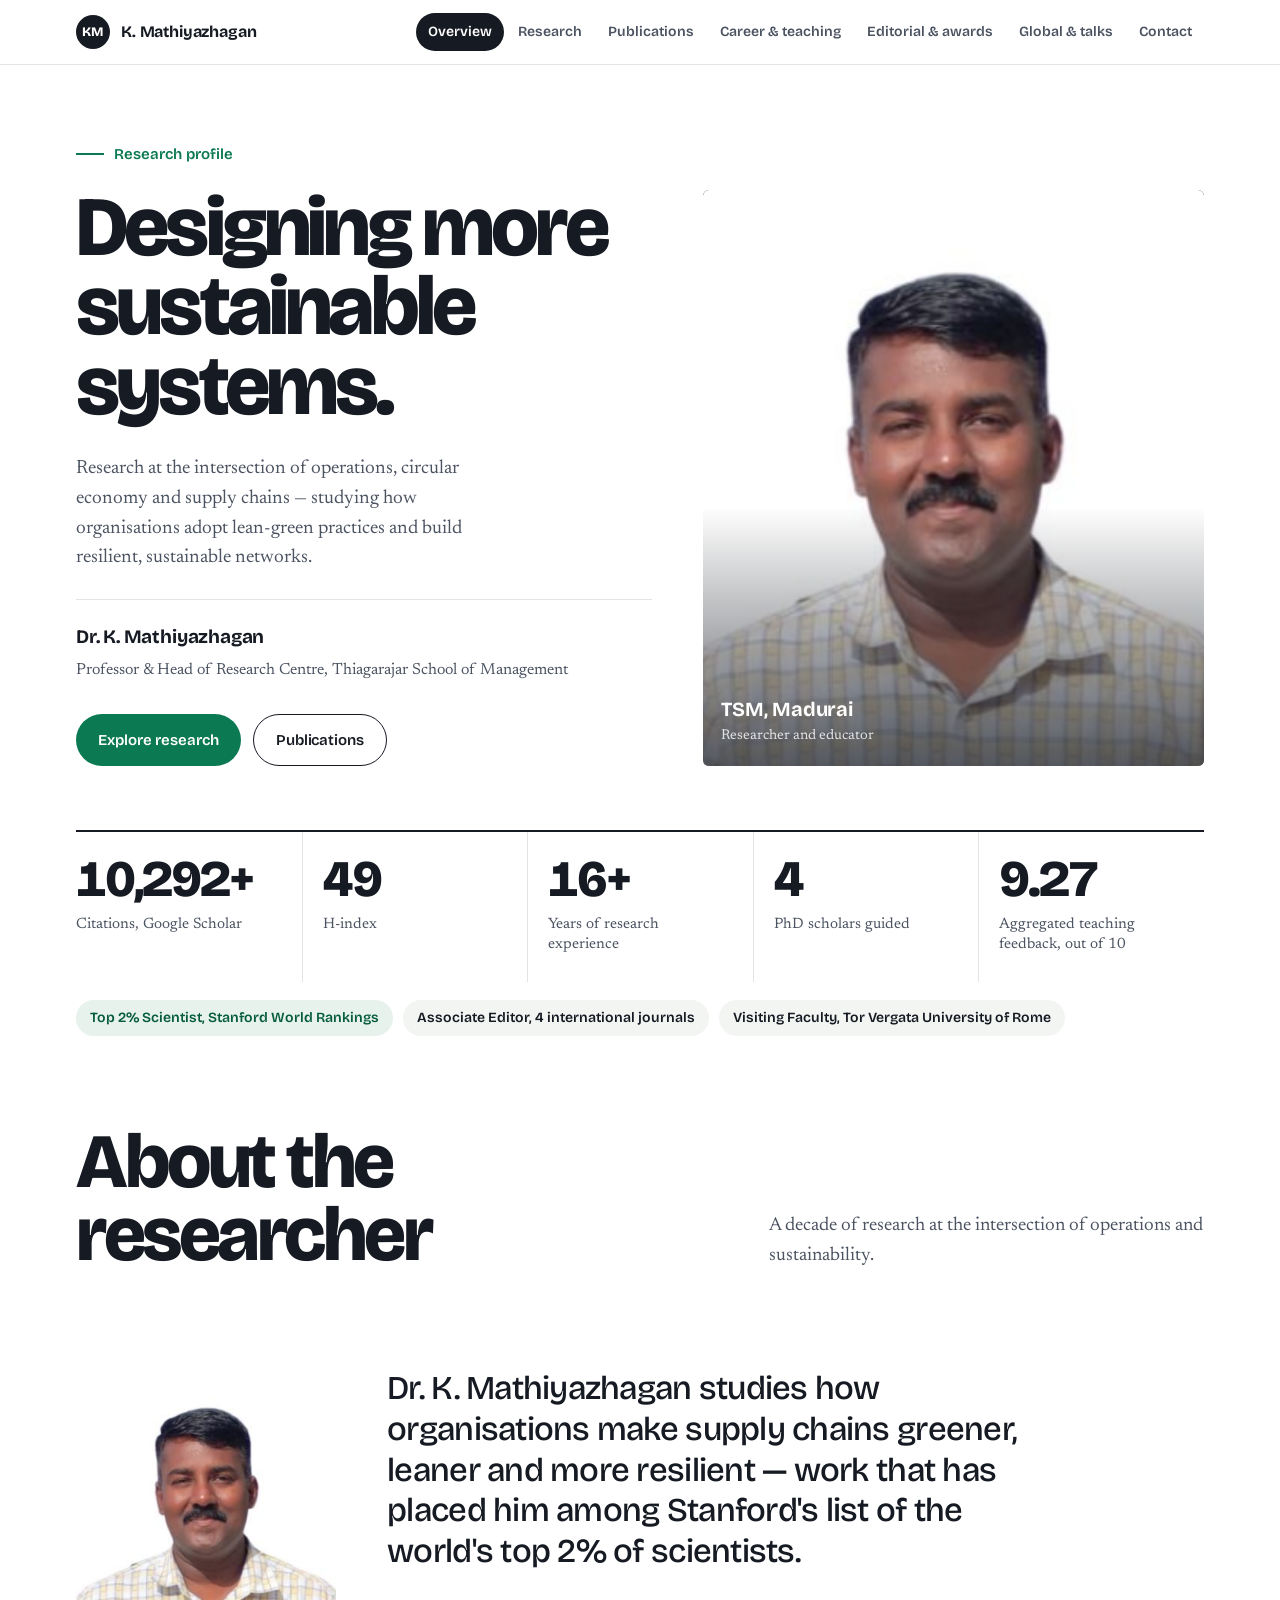
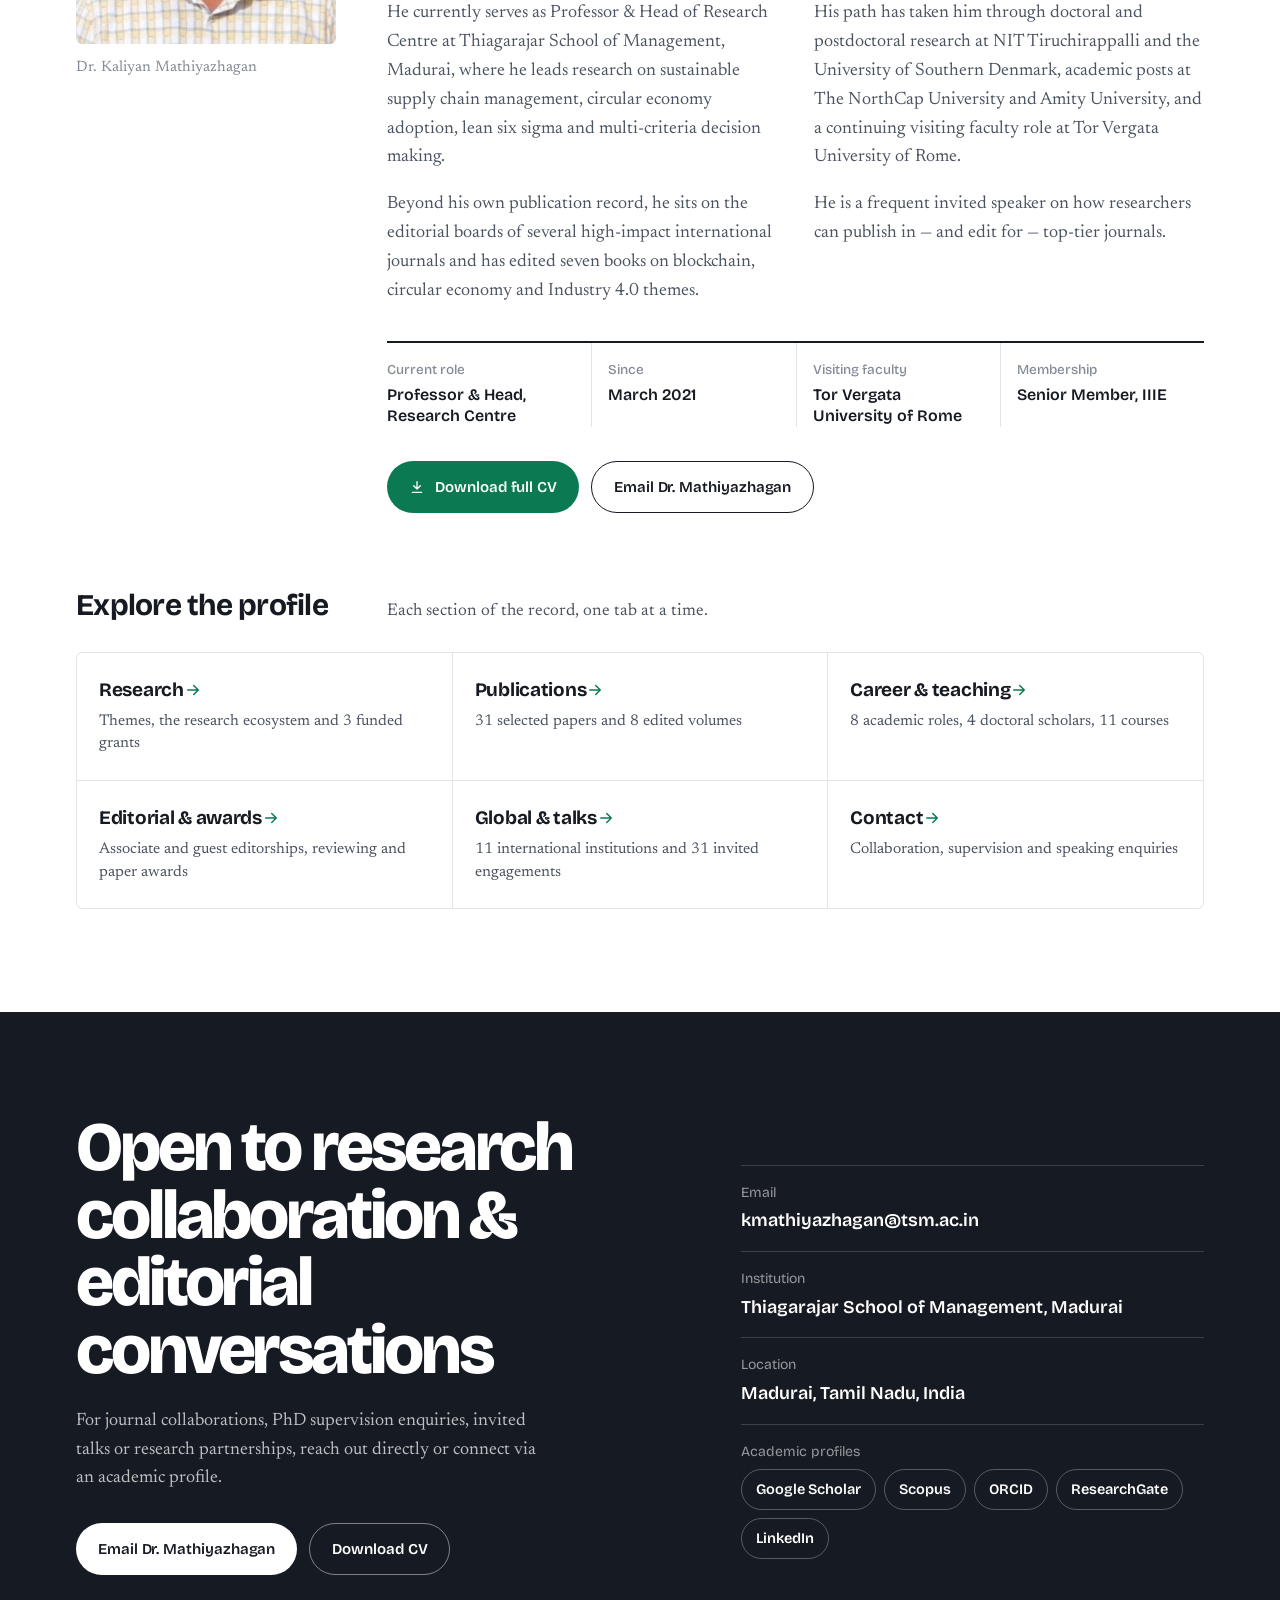
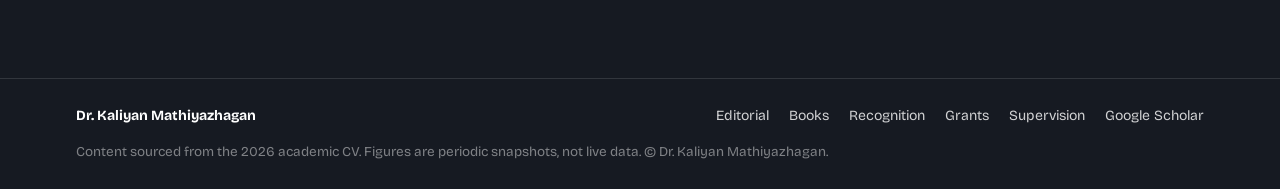
==== commit 8853f060: "Update fmt.Println message from 'Hello' to 'Goodbye'" ====
--- a/index.html
+++ b/index.html
@@ -2,12 +2,13 @@
 <html lang="en">
 <head>
 <meta charset="UTF-8">
-<meta name="viewport" content="width=device-width, initial-scale=1.0">
+<meta name="viewport" content="width=device-width, initial-scale=1, viewport-fit=cover">
 <title>Dr. K. Mathiyazhagan — Research Profile</title>
 <meta name="description" content="The research profile of Dr. K. Mathiyazhagan — Professor & Head of Research Centre, Thiagarajar School of Management. Sustainable operations, circular economy and supply chain research.">
+<meta name="theme-color" content="#FFFFFF">
 <link rel="preconnect" href="https://fonts.googleapis.com">
 <link rel="preconnect" href="https://fonts.gstatic.com" crossorigin>
-<link href="https://fonts.googleapis.com/css2?family=Instrument+Serif:ital@0;1&family=Inter:wght@400;500;600;700;800&display=swap" rel="stylesheet">
+<link href="https://fonts.googleapis.com/css2?family=Bricolage+Grotesque:opsz,wght@12..96,400..800&family=Newsreader:ital,opsz,wght@0,6..72,400..600;1,6..72,400..500&display=swap" rel="stylesheet">
 <script type="application/ld+json">
 {
   "@context": "https://schema.org",
@@ -27,817 +28,701 @@
 </script>
 <style>
 :root{
-  --navy:#0B1F33;
-  --blue:#315D8C;
-  --lavender:#A88BD8;
-  --lavender-wash:rgba(168,139,216,0.07);
-  --bg:#F7F8FA;
-  --surface:#FFFFFF;
-  --text:#17202A;
-  --text-dim:#5B6672;
-  --text-faint:#93A0AF;
-  --border:#E3E7EC;
-  --border-strong:#CBD3DC;
-  --serif:'Instrument Serif', Georgia, serif;
-  --sans:'Inter',-apple-system,BlinkMacSystemFont,'Segoe UI',sans-serif;
-  --maxw:1180px;
-  --ease:cubic-bezier(.22,.68,.35,1);
+  color-scheme: light;
+  --paper:#FFFFFF;
+  --wash:#F3F5F2;
+  --ink:#161A22;
+  --ink-2:#4B5361;
+  --ink-3:#848B96;
+  --rule:#E2E5E8;
+  --rule-2:#C9CED4;
+  --accent:#0B7A52;
+  --accent-ink:#065C3D;
+  --accent-wash:#E6F2EB;
+  --display:'Bricolage Grotesque', 'Helvetica Neue', Arial, sans-serif;
+  --serif:'Newsreader', Georgia, 'Times New Roman', serif;
+  --maxw:1240px;
+  --gutter:clamp(20px,4.5vw,56px);
+  --ease:cubic-bezier(.2,.7,.2,1);
+  --navh:64px;
 }
 *,*::before,*::after{box-sizing:border-box;}
-html{scroll-behavior:smooth;}
-@media (prefers-reduced-motion: reduce){
-  html{scroll-behavior:auto;}
-  *,*::before,*::after{animation-duration:.001ms !important;transition-duration:.001ms !important;scroll-behavior:auto !important;}
-}
-body{
-  margin:0;background:var(--bg);color:var(--text);font-family:var(--sans);
-  font-size:16px;line-height:1.65;-webkit-font-smoothing:antialiased;
-}
-img{max-width:100%;display:block;}
-a{color:inherit;text-decoration:none;}
-h1,h2,h3,h4{margin:0;font-family:var(--serif);font-weight:400;letter-spacing:-0.01em;color:var(--navy);}
+html{scroll-behavior:smooth;scroll-padding-top:calc(var(--navh) + 20px + env(safe-area-inset-top,0px));}
+body{margin:0;background:var(--paper);color:var(--ink);font-family:var(--serif);font-size:18px;line-height:1.6;-webkit-font-smoothing:antialiased;text-rendering:optimizeLegibility;}
+img,video{max-width:100%;display:block;}
+a{color:inherit;}
 p{margin:0;}
-button{font-family:inherit;cursor:pointer;background:none;border:none;color:inherit;}
-.wrap{max-width:var(--maxw);margin:0 auto;padding:0 clamp(22px,5vw,64px);}
-.eyebrow{font-family:var(--sans);font-size:12px;font-weight:700;letter-spacing:.14em;text-transform:uppercase;color:var(--blue);}
-section{position:relative;padding:clamp(64px,9vw,128px) 0;}
-.section-head{max-width:640px;margin-bottom:clamp(40px,5vw,64px);}
-.section-head h2{font-size:clamp(28px,3.6vw,40px);margin-top:12px;}
-.section-head p{color:var(--text-dim);margin-top:14px;font-size:16.5px;max-width:58ch;}
-.rule{border:none;border-top:1px solid var(--border);margin:0;}
-
-/* Reveal */
-.reveal{opacity:0;transform:translateY(16px);transition:opacity .6s var(--ease), transform .6s var(--ease);}
-.reveal.in{opacity:1;transform:translateY(0);}
-
-/* Buttons */
-.btn{display:inline-flex;align-items:center;gap:8px;padding:13px 24px;border-radius:7px;font-weight:600;font-size:14.5px;transition:background .25s,border-color .25s,color .25s,opacity .25s;}
-.btn-primary{background:var(--navy);color:#fff;}
-.btn-primary:hover{background:var(--blue);}
-.btn-ghost{background:transparent;border:1px solid var(--border-strong);color:var(--navy);}
-.btn-ghost:hover{border-color:var(--navy);}
-.btn-on-dark{background:var(--lavender);color:var(--navy);}
-.btn-on-dark:hover{opacity:.85;}
-.btn-ghost-dark{background:transparent;border:1px solid rgba(247,248,250,0.3);color:#F7F8FA;}
-.btn-ghost-dark:hover{border-color:#F7F8FA;}
-
-/* Glass — used sparingly: nav, filters, profile links only */
-.glass{background:rgba(255,255,255,0.66);border:1px solid var(--border);backdrop-filter:blur(14px) saturate(140%);-webkit-backdrop-filter:blur(14px) saturate(140%);}
-
-/* ---------- NAV ---------- */
-.navbar{
-  position:fixed;top:0;left:0;right:0;z-index:200;
-  border-bottom:1px solid var(--border);
-  background:rgba(255,255,255,0.66);
-  backdrop-filter:blur(14px) saturate(140%);-webkit-backdrop-filter:blur(14px) saturate(140%);
-  transition:background .35s,border-color .35s;
-}
-.navbar.at-top{background:transparent;border-bottom-color:transparent;backdrop-filter:none;-webkit-backdrop-filter:none;}
-.navbar.at-top .brand-mark{border-color:rgba(247,248,250,0.7);color:#F7F8FA;}
-.navbar.at-top .brand-text b{color:#F7F8FA;}
-.navbar.at-top .brand-text span{color:rgba(247,248,250,0.65);}
-.navbar.at-top .nav-links a{color:rgba(247,248,250,0.85);}
-.navbar.at-top .nav-links a::after{background:#F7F8FA;}
-.navbar.at-top .nav-links a:hover{color:#F7F8FA;}
-.navbar.at-top .profile-links a{border-color:rgba(247,248,250,0.35);color:rgba(247,248,250,0.85);}
-.navbar.at-top .profile-links a:hover{border-color:#F7F8FA;color:#F7F8FA;}
-.navbar.at-top .menu-btn{border-color:rgba(247,248,250,0.4);color:#F7F8FA;}
-.navbar-inner{max-width:var(--maxw);margin:0 auto;padding:16px clamp(22px,5vw,64px);display:flex;align-items:center;justify-content:space-between;}
-.brand{display:flex;align-items:center;gap:10px;flex-shrink:0;}
-.brand-mark{width:30px;height:30px;border:1px solid var(--navy);border-radius:6px;display:flex;align-items:center;justify-content:center;font-family:var(--serif);font-size:15px;color:var(--navy);flex-shrink:0;transition:border-color .3s,color .3s;}
-.brand-text{display:flex;flex-direction:column;line-height:1.2;white-space:nowrap;}
-.brand-text b{font-size:13px;font-weight:700;letter-spacing:.02em;transition:color .3s;}
-.brand-text span{font-size:10px;color:var(--text-faint);font-weight:600;letter-spacing:.03em;transition:color .3s;}
-.nav-links{display:flex;gap:26px;list-style:none;margin:0;padding:0;}
-.nav-links a{font-size:13.5px;font-weight:600;color:var(--text-dim);white-space:nowrap;position:relative;padding:4px 0;transition:color .3s;}
-.nav-links a::after{content:'';position:absolute;left:0;right:0;bottom:-2px;height:1px;background:var(--navy);transform:scaleX(0);transform-origin:left;transition:transform .3s var(--ease),background .3s;}
-.nav-links a:hover{color:var(--navy);}
-.nav-links a:hover::after{transform:scaleX(1);}
-.nav-actions{display:flex;align-items:center;gap:16px;}
-.profile-links{display:flex;gap:6px;}
-.profile-links a{
-  width:32px;height:32px;border-radius:50%;display:flex;align-items:center;justify-content:center;
-  border:1px solid var(--border);color:var(--text-dim);transition:border-color .3s,color .3s;
-}
-.profile-links a:hover{border-color:var(--navy);color:var(--navy);}
-.profile-links svg{width:15px;height:15px;}
-.menu-btn{display:none;width:34px;height:34px;border-radius:50%;border:1px solid var(--border);align-items:center;justify-content:center;transition:border-color .3s,color .3s;}
-.menu-btn svg{width:16px;height:16px;}
-
-.mobile-sheet{position:fixed;inset:0;z-index:199;background:rgba(11,31,51,0.35);opacity:0;pointer-events:none;transition:opacity .3s var(--ease);}
-.mobile-sheet.open{opacity:1;pointer-events:auto;}
-.mobile-sheet-panel{position:absolute;top:0;right:0;height:100%;width:min(78vw,320px);background:var(--surface);border-left:1px solid var(--border);padding:90px 28px 28px;transform:translateX(100%);transition:transform .4s var(--ease);display:flex;flex-direction:column;overflow-y:auto;}
-.mobile-sheet.open .mobile-sheet-panel{transform:translateX(0);}
-.mobile-sheet-panel a{padding:14px 2px;font-size:16px;font-weight:600;border-bottom:1px solid var(--border);}
-
-
-/* ---------- HERO ---------- */
-.hero{position:relative;min-height:100vh;min-height:100svh;display:flex;align-items:flex-end;overflow:hidden;background:var(--navy);}
-.hero-media{position:absolute;inset:0;z-index:0;background:var(--navy);}
-.hero-media-item{position:absolute;inset:0;width:100%;height:100%;object-fit:cover;opacity:0;transition:opacity 1.1s ease;}
+h1,h2,h3,h4{margin:0;font-family:var(--display);font-weight:700;color:var(--ink);letter-spacing:-0.02em;}
+button{font:inherit;color:inherit;background:none;border:0;cursor:pointer;padding:0;}
+:focus-visible{outline:2px solid var(--accent);outline-offset:3px;border-radius:2px;}
+.wrap{max-width:var(--maxw);margin:0 auto;padding:0 var(--gutter);}
+.sans{font-family:var(--display);}
+
+/* ---------- Buttons ---------- */
+.btn{display:inline-flex;align-items:center;gap:10px;font-family:var(--display);font-weight:600;font-size:15px;letter-spacing:-0.005em;padding:13px 22px;border-radius:999px;text-decoration:none;transition:background .2s,color .2s,border-color .2s;}
+.btn svg{width:16px;height:16px;}
+.btn-solid{background:var(--accent);color:#fff;}
+.btn-solid:hover{background:var(--accent-ink);}
+.btn-line{border:1.5px solid var(--ink);color:var(--ink);}
+.btn-line:hover{background:var(--ink);color:#fff;}
+.btn-onink{background:#fff;color:var(--ink);}
+.btn-onink:hover{background:var(--accent-wash);}
+.btn-lineink{border:1.5px solid rgba(255,255,255,.45);color:#fff;}
+.btn-lineink:hover{border-color:#fff;}
+
+/* ---------- Top bar ---------- */
+.topbar{position:sticky;top:0;z-index:100;background:rgba(255,255,255,.92);backdrop-filter:blur(12px);-webkit-backdrop-filter:blur(12px);border-bottom:1px solid var(--rule);padding-top:env(safe-area-inset-top,0px);}
+.topbar-inner{max-width:var(--maxw);margin:0 auto;padding:0 var(--gutter);height:var(--navh);display:flex;align-items:center;gap:20px;}
+.brand{display:flex;align-items:center;gap:11px;text-decoration:none;flex-shrink:0;}
+.brand-mark{width:34px;height:34px;border-radius:50%;background:var(--ink);color:#fff;display:grid;place-items:center;font-family:var(--display);font-weight:800;font-size:13px;letter-spacing:.02em;}
+.brand-name{font-family:var(--display);font-weight:700;font-size:16px;letter-spacing:-0.01em;white-space:nowrap;}
+.tabs{display:flex;gap:2px;margin-left:auto;overflow-x:auto;scrollbar-width:none;}
+.tabs::-webkit-scrollbar{display:none;}
+.tab{font-family:var(--display);font-weight:600;font-size:14px;color:var(--ink-2);padding:8px 12px;border-radius:999px;white-space:nowrap;transition:background .2s,color .2s;}
+.tab:hover{color:var(--ink);background:var(--wash);}
+.tab[aria-selected="true"]{background:var(--ink);color:#fff;}
+.icons{display:flex;gap:0;flex-shrink:0;}
+.icon-link{width:34px;height:34px;border-radius:50%;display:grid;place-items:center;color:var(--ink-2);transition:color .2s,background .2s;}
+.icon-link:hover{color:var(--ink);background:var(--wash);}
+.icon-link svg{width:16px;height:16px;}
+
+/* ---------- Hero ---------- */
+.hero{padding:clamp(40px,6vw,84px) 0 0;}
+.hero-grid{display:grid;grid-template-columns:minmax(0,1.15fr) minmax(0,1fr);gap:clamp(28px,4vw,64px);align-items:end;}
+.hero-kicker{font-family:var(--display);font-size:15px;font-weight:600;color:var(--accent);display:flex;align-items:center;gap:10px;margin-bottom:22px;}
+.hero-kicker::before{content:"";width:28px;height:2px;background:var(--accent);}
+.hero h1{font-size:clamp(46px,6.6vw,92px);line-height:.94;letter-spacing:-0.045em;font-weight:800;font-variation-settings:"opsz" 96;}
+.hero-sub{margin-top:28px;font-size:clamp(18px,1.5vw,21px);color:var(--ink-2);max-width:40ch;line-height:1.55;}
+.hero-by{margin-top:26px;padding-top:22px;border-top:1px solid var(--rule);display:flex;flex-wrap:wrap;gap:6px 18px;align-items:baseline;}
+.hero-by b{font-family:var(--display);font-size:19px;font-weight:700;letter-spacing:-0.01em;}
+.hero-by span{font-size:16px;color:var(--ink-2);}
+.hero-ctas{display:flex;flex-wrap:wrap;gap:12px;margin-top:30px;}
+.hero-media{position:relative;aspect-ratio:4/4.6;border-radius:6px;overflow:hidden;background:var(--ink);}
+.hero-media .fallback{position:absolute;inset:0;width:100%;height:100%;object-fit:cover;filter:grayscale(.15);}
+.hero-media-item{position:absolute;inset:0;width:100%;height:100%;object-fit:cover;opacity:0;transition:opacity 1s ease;}
 .hero-media-item.active{opacity:1;}
 .hero-media-item.kenburns{animation:kenburns 9s ease-in-out forwards;}
 @keyframes kenburns{from{transform:scale(1.06);}to{transform:scale(1);}}
-.hero-media-fallback{position:absolute;inset:0;background:
-  radial-gradient(circle at 20% 20%, rgba(168,139,216,0.18), transparent 55%),
-  radial-gradient(circle at 80% 70%, rgba(49,93,140,0.35), transparent 55%),
-  var(--navy);}
-.hero-scrim{position:absolute;inset:0;z-index:1;background:linear-gradient(0deg, rgba(11,31,51,0.92) 0%, rgba(11,31,51,0.62) 42%, rgba(11,31,51,0.38) 100%);}
-.hero-dots{position:absolute;top:clamp(84px,11vh,110px);right:clamp(22px,5vw,64px);z-index:2;display:flex;flex-direction:column;gap:8px;}
-.hero-dots span{width:5px;height:5px;border-radius:50%;background:rgba(247,248,250,0.35);transition:background .3s,transform .3s;}
-.hero-dots span.active{background:var(--lavender);transform:scale(1.5);}
-.hero-inner{position:relative;z-index:2;max-width:820px;padding-top:140px;padding-bottom:clamp(56px,9vh,96px);}
-.hero-id{font-size:13.5px;font-weight:700;letter-spacing:.1em;text-transform:uppercase;color:var(--lavender);margin-bottom:20px;}
-.hero h1{font-size:clamp(40px,6vw,68px);line-height:1.08;letter-spacing:-0.015em;color:#F7F8FA;}
-.hero-sub{margin-top:22px;font-size:clamp(17px,1.6vw,19px);color:rgba(247,248,250,0.78);max-width:56ch;line-height:1.6;}
-.hero-byline{margin-top:28px;font-size:15px;color:#F7F8FA;font-weight:600;}
-.hero-byline span{color:rgba(247,248,250,0.6);font-weight:500;}
-.hero-ctas{display:flex;flex-wrap:wrap;gap:14px;margin-top:36px;}
-.hero-foot{margin-top:56px;padding-top:22px;border-top:1px solid rgba(247,248,250,0.18);display:flex;flex-wrap:wrap;gap:10px 28px;font-size:13px;color:rgba(247,248,250,0.65);font-weight:600;}
-.hero-foot b{color:#F7F8FA;}
-.hero-scroll-cue{position:absolute;left:50%;bottom:26px;transform:translateX(-50%);z-index:2;width:20px;height:32px;border:1.5px solid rgba(247,248,250,0.4);border-radius:12px;}
-.hero-scroll-cue span{position:absolute;top:6px;left:50%;transform:translateX(-50%);width:3px;height:7px;border-radius:2px;background:#F7F8FA;animation:scrollcue 1.8s ease-in-out infinite;}
-@keyframes scrollcue{0%{opacity:1;top:6px;}70%{opacity:0;top:16px;}100%{opacity:0;top:6px;}}
+.hero-media::after{content:"";position:absolute;inset:0;background:linear-gradient(to top,rgba(22,26,34,.72),rgba(22,26,34,0) 45%);pointer-events:none;z-index:1;}
+.hero-badge{position:absolute;left:18px;right:18px;bottom:16px;z-index:2;color:#fff;display:flex;justify-content:space-between;align-items:flex-end;gap:14px;}
+.hero-badge b{display:block;font-family:var(--display);font-size:20px;font-weight:700;letter-spacing:-0.01em;line-height:1.15;}
+.hero-badge span{font-size:14px;opacity:.82;}
+.hero-dots{display:flex;gap:6px;padding-bottom:5px;}
+.hero-dots button{width:7px;height:7px;border-radius:50%;background:rgba(255,255,255,.4);transition:background .2s,width .3s;}
+.hero-dots button.active{background:#fff;width:20px;border-radius:4px;}
+
+/* stats */
+.stats{margin-top:clamp(40px,5vw,72px);border-top:2px solid var(--ink);display:grid;grid-template-columns:repeat(5,1fr);}
+.stat{padding:22px 20px 26px 0;}
+.stat + .stat{padding-left:20px;border-left:1px solid var(--rule);}
+.stat .num{font-family:var(--display);font-weight:800;font-size:clamp(34px,4vw,54px);line-height:1;letter-spacing:-0.04em;font-variant-numeric:tabular-nums;}
+.stat .lbl{margin-top:10px;font-size:15px;color:var(--ink-2);line-height:1.35;}
+.honours{display:flex;flex-wrap:wrap;gap:10px;padding:18px 0 0;}
+.honour{font-family:var(--display);font-size:14px;font-weight:600;padding:7px 14px;border-radius:999px;background:var(--wash);color:var(--ink);}
+.honour.hl{background:var(--accent-wash);color:var(--accent-ink);}
+
+/* ---------- Tab panels ---------- */
+.panels{padding-bottom:clamp(60px,8vw,110px);}
+.panel[hidden]{display:none;}
+.panel-intro{padding:clamp(52px,7vw,96px) 0 clamp(8px,2vw,20px);display:grid;grid-template-columns:minmax(0,1.5fr) minmax(0,1fr);gap:40px;align-items:end;}
+.panel-intro h2{font-size:clamp(40px,6vw,80px);line-height:.95;letter-spacing:-0.045em;font-weight:800;}
+.panel-intro p{color:var(--ink-2);font-size:19px;max-width:44ch;justify-self:end;}
+.panel.enter .panel-intro, .panel.enter .block{animation:panelIn .5s var(--ease) both;}
+.panel.enter .block{animation-delay:.06s;}
+@keyframes panelIn{from{opacity:0;transform:translateY(10px);}to{opacity:1;transform:none;}}
+
+.block{padding-top:clamp(44px,6vw,80px);}
+.block-head{display:grid;grid-template-columns:260px minmax(0,1fr);gap:clamp(20px,4vw,56px);margin-bottom:26px;align-items:baseline;}
+.block-head h3{font-size:clamp(24px,2.4vw,30px);line-height:1.1;letter-spacing:-0.025em;}
+.block-head p{color:var(--ink-2);font-size:17px;max-width:62ch;}
+.split{display:grid;grid-template-columns:260px minmax(0,1fr);gap:clamp(20px,4vw,56px);}
+.split > .aside{font-family:var(--display);}
+.split > .aside h3{font-size:clamp(24px,2.4vw,30px);line-height:1.1;letter-spacing:-0.025em;position:sticky;top:calc(var(--navh) + 28px);}
+.split > .aside p{margin-top:12px;font-family:var(--serif);color:var(--ink-2);font-size:16px;position:sticky;top:calc(var(--navh) + 70px);}
+
+.chip{display:inline-block;font-family:var(--display);font-size:12.5px;font-weight:600;padding:4px 10px;border-radius:4px;background:var(--wash);color:var(--ink-2);white-space:nowrap;}
+.chip.acc{background:var(--accent-wash);color:var(--accent-ink);}
+.chips{display:flex;flex-wrap:wrap;gap:6px;}
+.list > *{border-top:1px solid var(--rule);}
+.list > *:last-child{border-bottom:1px solid var(--rule);}
+
+/* ---------- Overview ---------- */
+.about{display:grid;grid-template-columns:260px minmax(0,1fr);gap:clamp(24px,4vw,56px);}
+.portrait{border-radius:6px;overflow:hidden;background:var(--wash);aspect-ratio:330/350;}
+.portrait img{width:100%;height:100%;object-fit:cover;}
+.portrait-cap{margin-top:12px;font-size:15px;color:var(--ink-3);}
+.lead{font-family:var(--display);font-weight:500;font-size:clamp(24px,2.6vw,34px);line-height:1.22;letter-spacing:-0.022em;max-width:30ch;}
+.bio{margin-top:28px;display:grid;grid-template-columns:1fr 1fr;gap:18px 36px;color:var(--ink-2);}
+.facts{margin-top:36px;display:grid;grid-template-columns:repeat(4,1fr);border-top:2px solid var(--ink);}
+.fact{padding:16px 16px 0 0;}
+.fact + .fact{padding-left:16px;border-left:1px solid var(--rule);}
+.fact .k{font-family:var(--display);font-size:13.5px;color:var(--ink-3);font-weight:500;}
+.fact .v{margin-top:4px;font-family:var(--display);font-size:16px;font-weight:600;line-height:1.3;}
+.about-ctas{margin-top:34px;display:flex;flex-wrap:wrap;gap:12px;}
+
+.jump{display:grid;grid-template-columns:repeat(3,1fr);gap:1px;background:var(--rule);border:1px solid var(--rule);border-radius:6px;overflow:hidden;}
+.jump button{background:var(--paper);text-align:left;padding:22px 22px 24px;transition:background .2s;display:flex;flex-direction:column;gap:6px;}
+.jump button:hover{background:var(--wash);}
+.jump b{font-family:var(--display);font-size:19px;letter-spacing:-0.015em;display:flex;justify-content:space-between;align-items:center;}
+.jump b svg{width:18px;height:18px;color:var(--accent);transition:transform .2s;}
+.jump button:hover b svg{transform:translateX(3px);}
+.jump span{font-size:15.5px;color:var(--ink-2);line-height:1.45;}
+
+/* ---------- Research ---------- */
+.themes{display:flex;flex-wrap:wrap;gap:10px;}
+.themes span{font-family:var(--display);font-weight:600;font-size:clamp(17px,1.6vw,21px);letter-spacing:-0.015em;padding:10px 20px;border:1.5px solid var(--ink);border-radius:999px;}
+.themes span:first-child{background:var(--ink);color:#fff;}
+.eco{border-radius:6px;background:var(--wash);padding:clamp(16px,3vw,36px);}
+.eco-svg{width:100%;height:auto;overflow:visible;}
+.eco-node text{font-family:var(--display);font-size:12px;font-weight:600;fill:var(--ink);}
+.eco-node circle{fill:#fff;stroke:var(--rule-2);stroke-width:1.2;transition:stroke .2s;}
+.eco-node:hover circle{stroke:var(--accent);stroke-width:2;}
+.eco-node .eco-icon{color:var(--accent);}
+.eco-node.core circle{fill:var(--accent);stroke:var(--accent);}
+.eco-node.core text{fill:#fff;font-size:15px;font-weight:700;}
+.eco-line{fill:none;stroke:var(--accent);stroke-width:1.4;opacity:.45;}
+.eco-mobile{display:none;}
+.eco-core-badge{background:var(--accent);color:#fff;font-family:var(--display);font-weight:700;font-size:19px;text-align:center;padding:18px;border-radius:6px;margin-bottom:10px;}
+.eco-grid{display:grid;grid-template-columns:1fr 1fr;gap:8px;}
+.eco-card{background:#fff;border-radius:6px;padding:14px 10px;text-align:center;}
+.eco-card svg{color:var(--accent);margin:0 auto 8px;}
+.eco-card span{display:block;font-family:var(--display);font-size:13.5px;font-weight:600;line-height:1.3;}
+
+.featured{display:grid;grid-template-columns:1fr 1fr;border-top:2px solid var(--ink);}
+.feat{padding:26px 28px 30px 0;border-bottom:1px solid var(--rule);}
+.feat:nth-child(even){padding-left:28px;padding-right:0;border-left:1px solid var(--rule);}
+.feat h4{font-size:23px;letter-spacing:-0.02em;line-height:1.15;}
+.feat p{margin-top:10px;color:var(--ink-2);font-size:17px;}
+
+.grant{display:grid;grid-template-columns:170px minmax(0,1fr);gap:24px;padding:24px 0;}
+.grant .val{font-family:var(--display);font-weight:800;font-size:36px;letter-spacing:-0.035em;line-height:1;color:var(--accent);}
+.grant .agency{margin-top:8px;font-family:var(--display);font-size:14.5px;font-weight:600;color:var(--ink-2);}
+.grant .gt{font-size:19px;line-height:1.4;}
+.grant .gc{margin-top:6px;font-size:15.5px;color:var(--ink-3);}
+
+/* ---------- Publications ---------- */
+.pub-tools{display:flex;flex-wrap:wrap;gap:10px;align-items:center;margin-bottom:10px;}
+.search{flex:1 1 280px;display:flex;align-items:center;gap:10px;padding:0 16px;height:48px;border-radius:999px;border:1.5px solid var(--rule-2);transition:border-color .2s;}
+.search:focus-within{border-color:var(--ink);}
+.search svg{width:17px;height:17px;color:var(--ink-3);flex-shrink:0;}
+.search input{flex:1;border:0;outline:0;background:none;font-family:var(--display);font-size:15.5px;color:var(--ink);min-width:0;}
+.select{height:48px;padding:0 40px 0 18px;border-radius:999px;border:1.5px solid var(--rule-2);background:#fff url("data:image/svg+xml,%3Csvg xmlns='http://www.w3.org/2000/svg' width='12' height='8'%3E%3Cpath d='M1 1l5 5 5-5' stroke='%23161A22' fill='none' stroke-width='1.7'/%3E%3C/svg%3E") no-repeat right 16px center;appearance:none;-webkit-appearance:none;font-family:var(--display);font-weight:600;font-size:14.5px;color:var(--ink);cursor:pointer;}
+.select:focus{border-color:var(--ink);outline:none;}
+.topic-row{display:flex;flex-wrap:wrap;gap:6px;margin:14px 0 8px;}
+.topic{font-family:var(--display);font-size:14px;font-weight:600;padding:7px 14px;border-radius:999px;background:var(--wash);color:var(--ink-2);transition:background .2s,color .2s;}
+.topic:hover{color:var(--ink);}
+.topic[aria-pressed="true"]{background:var(--accent);color:#fff;}
+.pub-count{font-family:var(--display);font-size:14.5px;color:var(--ink-3);margin:18px 0 0;display:flex;justify-content:space-between;gap:10px;flex-wrap:wrap;}
+.pub-count button{color:var(--accent);font-weight:600;}
+.year-group{display:grid;grid-template-columns:120px minmax(0,1fr);gap:24px;border-top:2px solid var(--ink);}
+.year-group + .year-group{margin-top:0;}
+.year-label{font-family:var(--display);font-weight:800;font-size:34px;letter-spacing:-0.04em;padding-top:16px;line-height:1;position:sticky;top:calc(var(--navh) + 20px);align-self:start;}
+.pub{border-bottom:1px solid var(--rule);}
+.pub:last-child{border-bottom:0;}
+.pub-btn{width:100%;text-align:left;padding:20px 0;display:grid;grid-template-columns:minmax(0,1fr) 24px;gap:16px;}
+.pub-title{font-size:20px;line-height:1.38;font-weight:500;transition:color .2s;}
+.pub-btn:hover .pub-title{color:var(--accent-ink);}
+.pub-journal{margin-top:4px;font-style:italic;color:var(--ink-2);font-size:16.5px;}
+.pub-plus{width:24px;height:24px;border-radius:50%;border:1.5px solid var(--rule-2);display:grid;place-items:center;margin-top:4px;transition:transform .25s,border-color .2s,background .2s;}
+.pub-plus svg{width:11px;height:11px;}
+.pub.open .pub-plus{transform:rotate(45deg);background:var(--ink);border-color:var(--ink);color:#fff;}
+.pub-more{display:grid;grid-template-rows:0fr;transition:grid-template-rows .3s var(--ease);}
+.pub.open .pub-more{grid-template-rows:1fr;}
+.pub-more > div{overflow:hidden;}
+.pub-more-inner{padding:0 40px 22px 0;}
+.pub-authors{font-size:16px;color:var(--ink-2);margin-bottom:12px;}
+.pub-authors b{color:var(--ink);font-weight:600;}
+.empty{padding:40px 0;font-family:var(--display);color:var(--ink-2);}
+.cv-note{margin-top:28px;padding:22px 24px;background:var(--wash);border-radius:6px;display:flex;justify-content:space-between;align-items:center;gap:16px;flex-wrap:wrap;}
+.cv-note p{font-family:var(--display);font-weight:600;font-size:17px;}
+
+.books{display:grid;grid-template-columns:repeat(4,1fr);gap:clamp(14px,1.6vw,22px);}
+.book{display:flex;flex-direction:column;}
+.cover{aspect-ratio:3/4;border-radius:3px 6px 6px 3px;padding:18px 16px;display:flex;flex-direction:column;justify-content:space-between;color:#fff;position:relative;overflow:hidden;box-shadow:inset 6px 0 0 rgba(0,0,0,.14);}
+.cover .cy{font-family:var(--display);font-weight:800;font-size:15px;opacity:.8;}
+.cover .ct{font-family:var(--display);font-weight:700;font-size:clamp(15px,1.35vw,18px);line-height:1.15;letter-spacing:-0.015em;}
+.book .bp{margin-top:12px;font-family:var(--display);font-size:14.5px;font-weight:600;line-height:1.35;}
+.book .br{margin-top:3px;font-size:14.5px;color:var(--ink-3);}
+
+/* ---------- Career ---------- */
+.timeline{position:relative;}
+.tl{display:grid;grid-template-columns:200px minmax(0,1fr);gap:24px;padding:22px 0;border-top:1px solid var(--rule);position:relative;}
+.tl:last-child{border-bottom:1px solid var(--rule);}
+.tl .when{font-family:var(--display);font-size:15px;font-weight:600;color:var(--ink-2);}
+.tl .role{font-family:var(--display);font-size:20px;font-weight:700;letter-spacing:-0.015em;line-height:1.25;}
+.tl .inst{margin-top:4px;color:var(--ink-2);font-size:17px;}
+.tl.current .when{color:var(--accent);}
+.now{display:inline-block;vertical-align:3px;margin-left:10px;font-family:var(--display);font-size:12px;font-weight:700;color:var(--accent-ink);background:var(--accent-wash);padding:3px 9px;border-radius:999px;letter-spacing:0;}
+.edu{display:grid;grid-template-columns:repeat(3,1fr);gap:clamp(14px,2vw,24px);}
+.edu-card{border-top:2px solid var(--ink);padding-top:16px;}
+.edu-card .deg{font-family:var(--display);font-weight:700;font-size:21px;letter-spacing:-0.015em;line-height:1.2;}
+.edu-card .ei{margin-top:6px;color:var(--ink-2);font-size:16.5px;}
+.edu-card .ey{margin-top:10px;font-family:var(--display);font-size:14.5px;font-weight:600;color:var(--ink-3);}
+
+.teach{display:grid;grid-template-columns:300px minmax(0,1fr);gap:clamp(24px,4vw,56px);align-items:start;}
+.score{background:var(--ink);color:#fff;border-radius:6px;padding:28px;}
+.score .big{font-family:var(--display);font-weight:800;font-size:92px;line-height:.9;letter-spacing:-0.05em;}
+.score .big small{font-size:28px;opacity:.55;letter-spacing:-0.02em;margin-left:4px;}
+.score .bar{margin-top:22px;height:8px;border-radius:4px;background:rgba(255,255,255,.16);overflow:hidden;}
+.score .bar i{display:block;height:100%;width:0;background:#3CCB8E;border-radius:4px;transition:width 1.3s var(--ease);}
+.score p{margin-top:14px;font-size:16px;opacity:.78;}
+.teach-copy p{color:var(--ink-2);margin-bottom:14px;max-width:60ch;}
+.teach-copy p:first-child{font-family:var(--display);font-weight:500;font-size:24px;color:var(--ink);letter-spacing:-0.02em;line-height:1.25;}
+.courses{margin-top:22px;columns:2;column-gap:32px;}
+.courses li{break-inside:avoid;padding:10px 0;border-top:1px solid var(--rule);font-family:var(--display);font-size:16px;font-weight:500;list-style:none;}
+.courses{padding:0;}
+
+.sup{display:grid;grid-template-columns:repeat(2,1fr);gap:clamp(14px,2vw,22px);}
+.sup-card{border:1px solid var(--rule);border-radius:6px;padding:24px;}
+.sup-card .sh{display:flex;justify-content:space-between;align-items:baseline;gap:12px;flex-wrap:wrap;}
+.sup-card .sn{font-family:var(--display);font-weight:700;font-size:20px;letter-spacing:-0.015em;}
+.sup-card .st{margin-top:12px;font-size:19px;line-height:1.4;font-style:italic;}
+.sup-card .si{margin-top:12px;font-family:var(--display);font-size:14.5px;color:var(--ink-3);font-weight:500;}
+
+/* ---------- Service ---------- */
+.ae{display:grid;grid-template-columns:repeat(2,1fr);gap:clamp(14px,2vw,22px);}
+.ae-card{background:var(--wash);border-radius:6px;padding:24px 24px 22px;display:flex;flex-direction:column;justify-content:space-between;gap:24px;min-height:150px;}
+.ae-card .jn{font-family:var(--display);font-weight:700;font-size:22px;letter-spacing:-0.02em;line-height:1.18;}
+.ae-card .if{font-family:var(--display);font-weight:800;font-size:15px;color:var(--accent-ink);}
+.ae-card .row{display:flex;justify-content:space-between;align-items:center;gap:10px;flex-wrap:wrap;}
+.guest{padding:20px 0;display:grid;grid-template-columns:minmax(0,1fr) auto;gap:20px;}
+.guest .gt{font-size:19px;line-height:1.4;}
+.guest .gj{margin-top:6px;font-family:var(--display);font-size:15px;font-weight:600;color:var(--ink-2);}
+.reviewers{display:flex;flex-wrap:wrap;gap:8px;}
+.reviewers span{font-family:var(--display);font-size:15px;font-weight:600;padding:9px 16px;border-radius:999px;border:1.5px solid var(--rule-2);}
+.reviewers span:last-child{border-style:dashed;color:var(--ink-2);}
+.member{display:flex;gap:18px;align-items:center;padding:22px 24px;border:1px solid var(--rule);border-radius:6px;}
+.member .m-ico{width:48px;height:48px;border-radius:50%;background:var(--accent-wash);color:var(--accent);display:grid;place-items:center;flex-shrink:0;}
+.member .m-ico svg{width:22px;height:22px;}
+.member b{font-family:var(--display);font-size:19px;letter-spacing:-0.015em;display:block;}
+.member span{color:var(--ink-2);font-size:16px;}
+
+.awards{display:grid;grid-template-columns:1fr 1fr;gap:clamp(14px,2vw,22px);}
+.award{background:var(--ink);color:#fff;border-radius:6px;padding:28px;display:flex;flex-direction:column;gap:16px;}
+.award .at{font-family:var(--display);font-size:14.5px;font-weight:700;color:#3CCB8E;display:flex;align-items:center;gap:8px;}
+.award .at svg{width:18px;height:18px;}
+.award .an{font-size:23px;line-height:1.32;font-weight:500;}
+.award .ad{font-family:var(--display);font-size:15px;color:rgba(255,255,255,.7);line-height:1.45;margin-top:auto;}
+.bp{display:grid;grid-template-columns:40px minmax(0,1fr);gap:14px;padding:20px 0;}
+.bp svg{width:22px;height:22px;color:var(--accent);margin-top:3px;}
+.bp .bt{font-size:19px;line-height:1.4;}
+.bp .bm{margin-top:5px;font-family:var(--display);font-size:15px;font-weight:600;color:var(--ink-2);}
+
+/* ---------- Global & Talks ---------- */
+.globe{display:grid;grid-template-columns:minmax(0,1fr) minmax(0,1.3fr);gap:clamp(24px,4vw,56px);align-items:start;}
+.globe-summary{background:var(--wash);border-radius:6px;padding:28px;}
+.globe-summary .gs-num{font-family:var(--display);font-weight:800;font-size:64px;letter-spacing:-0.05em;line-height:.9;}
+.globe-summary .gs-lbl{margin-top:8px;color:var(--ink-2);}
+.cbars{margin-top:26px;display:flex;flex-direction:column;gap:12px;}
+.cbar{display:grid;grid-template-columns:78px minmax(0,1fr) 22px;gap:12px;align-items:center;font-family:var(--display);font-size:15px;font-weight:600;}
+.cbar .track{height:12px;background:#fff;border-radius:3px;overflow:hidden;}
+.cbar .fill{height:100%;border-radius:3px;}
+.cbar .n{text-align:right;color:var(--ink-2);}
+.legend{margin-top:20px;display:flex;gap:18px;flex-wrap:wrap;font-family:var(--display);font-size:14px;font-weight:600;color:var(--ink-2);}
+.legend i{display:inline-block;width:10px;height:10px;border-radius:2px;margin-right:7px;vertical-align:-1px;}
+.region + .region{margin-top:34px;}
+.region h4{font-size:22px;letter-spacing:-0.02em;margin-bottom:10px;display:flex;justify-content:space-between;align-items:baseline;}
+.region h4 span{font-size:15px;font-weight:600;color:var(--ink-3);letter-spacing:0;}
+.visit{display:grid;grid-template-columns:minmax(0,1fr) auto;gap:16px;padding:14px 0;}
+.visit .vi{font-family:var(--display);font-weight:600;font-size:17px;line-height:1.3;}
+.visit .vt{margin-top:2px;font-size:15.5px;color:var(--ink-2);}
+.visit .vy{font-family:var(--display);font-size:14.5px;font-weight:600;color:var(--ink-2);white-space:nowrap;text-align:right;}
+.globe-note{margin-top:18px;font-size:15px;color:var(--ink-3);}
+
+.talk-filters{display:flex;flex-wrap:wrap;gap:6px;margin-bottom:18px;}
+.talk{display:grid;grid-template-columns:110px minmax(0,1fr) 130px;gap:20px;padding:18px 0;align-items:baseline;}
+.talk .td{font-family:var(--display);font-weight:700;font-size:15px;color:var(--ink-2);}
+.talk .tt{font-size:19px;line-height:1.35;}
+.talk .tv{margin-top:4px;font-family:var(--display);font-size:15px;color:var(--ink-2);}
+.talk .ty{justify-self:end;}
+.talk-more{margin-top:18px;}
+
+/* ---------- Contact ---------- */
+.contact{background:var(--ink);color:#fff;padding:clamp(64px,8vw,112px) 0;}
+.contact-grid{display:grid;grid-template-columns:minmax(0,1.3fr) minmax(0,1fr);gap:clamp(32px,5vw,80px);align-items:end;}
+.contact h2{color:#fff;font-size:clamp(38px,5.4vw,72px);line-height:.98;letter-spacing:-0.045em;font-weight:800;}
+.contact .cp{margin-top:22px;color:rgba(255,255,255,.72);max-width:48ch;}
+.contact .ctas{margin-top:30px;display:flex;gap:12px;flex-wrap:wrap;}
+.cfacts > div{padding:16px 0;border-top:1px solid rgba(255,255,255,.16);}
+.cfacts .k{font-family:var(--display);font-size:14px;color:rgba(255,255,255,.55);}
+.cfacts .v{margin-top:2px;font-family:var(--display);font-size:18px;font-weight:600;}
+.cfacts .v a{text-decoration:none;}
+.cfacts .v a:hover{text-decoration:underline;text-underline-offset:3px;}
+.profiles{display:flex;flex-wrap:wrap;gap:8px;margin-top:6px;}
+.profiles a{font-family:var(--display);font-size:14.5px;font-weight:600;padding:8px 14px;border-radius:999px;border:1px solid rgba(255,255,255,.28);text-decoration:none;transition:background .2s,border-color .2s;}
+.profiles a:hover{background:rgba(255,255,255,.1);border-color:#fff;}
+
+footer{background:var(--ink);color:rgba(255,255,255,.6);border-top:1px solid rgba(255,255,255,.12);padding:26px 0 calc(26px + env(safe-area-inset-bottom,0px));}
+.foot{display:flex;justify-content:space-between;gap:16px 28px;flex-wrap:wrap;align-items:center;font-family:var(--display);font-size:14px;}
+.foot nav{display:flex;flex-wrap:wrap;gap:6px 20px;}
+.foot a{text-decoration:none;color:rgba(255,255,255,.8);}
+.foot a:hover{color:#fff;}
+.foot-note{margin-top:14px;font-family:var(--display);font-size:13.5px;color:rgba(255,255,255,.45);}
+
+/* ---------- Responsive ---------- */
+@media (max-width:1520px){
+  .icons{display:none;}
+}
+@media (max-width:1080px) and (min-width:901px){
+  .brand-name{display:none;}
+}
+@media (max-width:1080px){
+  .books{grid-template-columns:repeat(3,1fr);}
+}
+@media (max-width:900px){
+  :root{--navh:108px;}
+  .topbar-inner{height:auto;flex-wrap:wrap;gap:0;padding-top:12px;padding-bottom:8px;}
+  .brand{height:42px;}
+  .tabs{order:3;width:100%;margin:6px calc(var(--gutter) * -1) 0;padding:0 var(--gutter);}
+  .icons{display:flex;margin-left:auto;}
+  .hero-grid{grid-template-columns:1fr;}
+  .hero-media{aspect-ratio:16/10;}
+  .stats{grid-template-columns:repeat(3,1fr);}
+  .stat:nth-child(4){border-left:0;padding-left:0;}
+  .stat:nth-child(n+4){border-top:1px solid var(--rule);}
+  .panel-intro{grid-template-columns:1fr;gap:18px;}
+  .panel-intro p{justify-self:start;}
+  .block-head,.split,.about,.teach,.globe,.contact-grid{grid-template-columns:1fr;}
+  .split > .aside h3,.split > .aside p{position:static;}
+  .about .portrait{max-width:240px;}
+  .facts{grid-template-columns:1fr 1fr;}
+  .fact:nth-child(3){border-left:0;padding-left:0;}
+  .fact:nth-child(n+3){margin-top:14px;}
+  .edu{grid-template-columns:1fr;}
+  .talk{grid-template-columns:90px minmax(0,1fr);}
+  .talk .ty{grid-column:2;justify-self:start;margin-top:-6px;}
+}
+@media (max-width:720px){
+  body{font-size:17px;}
+  .brand-name{font-size:15px;}
+  .icons .icon-link:nth-child(n+3){display:none;}
+  .bio,.featured,.awards,.ae,.sup,.jump{grid-template-columns:1fr;}
+  .feat,.feat:nth-child(even){padding:22px 0;border-left:0;}
+  .books{grid-template-columns:1fr 1fr;}
+  .year-group{grid-template-columns:1fr;gap:0;}
+  .year-label{position:static;padding:14px 0 2px;font-size:28px;}
+  .courses{columns:1;}
+  .grant{grid-template-columns:1fr;gap:12px;}
+  .eco{display:none;}
+  .eco-mobile{display:block;}
+  .guest{grid-template-columns:1fr;gap:10px;}
+  .tl{grid-template-columns:1fr;gap:6px;}
+}
+@media (max-width:480px){
+  .stats{grid-template-columns:1fr 1fr;}
+  .stat{padding-right:12px;}
+  .stat + .stat{padding-left:14px;}
+  .stat:nth-child(odd){border-left:0;padding-left:0;}
+  .stat:nth-child(n+3){border-top:1px solid var(--rule);}
+  .stat:nth-child(4){border-left:1px solid var(--rule);padding-left:14px;}
+  .stat:nth-child(5){grid-column:span 2;}
+}
 @media (prefers-reduced-motion: reduce){
-  .hero-media-item.kenburns{animation:none;}
-  .hero-scroll-cue span{animation:none;}
-}
-
-/* ---------- IMPACT STRIP ---------- */
-.impact-strip{padding:clamp(48px,6vw,72px) 0;border-top:1px solid var(--border);border-bottom:1px solid var(--border);}
-.impact-row{display:flex;flex-wrap:wrap;}
-.impact-stat{flex:1 1 0;min-width:150px;padding:0 clamp(16px,2.4vw,32px);border-left:1px solid var(--border);text-align:left;}
-.impact-stat:first-child{border-left:none;padding-left:0;}
-.impact-stat .num{font-family:var(--serif);font-size:clamp(32px,3.6vw,44px);color:var(--navy);line-height:1;}
-.impact-stat .lbl{margin-top:10px;font-size:12px;font-weight:700;letter-spacing:.05em;text-transform:uppercase;color:var(--text-faint);}
-.impact-badge{margin-top:32px;display:inline-flex;align-items:center;gap:10px;font-size:13.5px;color:var(--text-dim);font-weight:600;}
-.impact-badge .dot{width:6px;height:6px;border-radius:50%;background:var(--lavender);}
-
-/* ---------- ABOUT ---------- */
-.about-grid{display:grid;grid-template-columns:200px 1fr;gap:clamp(28px,4vw,56px);align-items:start;}
-.about-portrait{width:100%;aspect-ratio:4/5;border:1px solid var(--border-strong);border-radius:12px;box-shadow:0 12px 32px rgba(11,31,51,0.08);overflow:hidden;}
-.about-portrait img{width:100%;height:100%;object-fit:cover;}
-.about-bio p{color:var(--text-dim);font-size:16px;margin-bottom:16px;}
-.about-bio p.lead{font-family:var(--serif);font-size:21px;color:var(--navy);line-height:1.55;}
-.about-facts{margin-top:28px;display:grid;grid-template-columns:repeat(2,1fr);gap:16px 32px;border-top:1px solid var(--border);padding-top:24px;}
-.about-facts .f-k{font-size:11px;font-weight:700;letter-spacing:.05em;text-transform:uppercase;color:var(--text-faint);}
-.about-facts .f-v{margin-top:5px;font-size:14px;font-weight:600;color:var(--text);}
-
-/* ---------- RESEARCH FOCUS ---------- */
-.research-tags{display:flex;flex-wrap:wrap;gap:10px;margin-bottom:clamp(40px,5vw,64px);}
-.research-tags span{padding:9px 18px;border-radius:999px;border:1px solid var(--border-strong);font-size:13.5px;font-weight:600;color:var(--navy);}
-.eco-panel{padding:clamp(28px,4vw,44px) 0 0;border-top:1px solid var(--border);}
-.eco-panel > p{color:var(--text-dim);font-size:14px;margin-top:6px;margin-bottom:20px;}
-.eco-canvas{
-  position:relative;border-radius:24px;padding:clamp(20px,3vw,36px);
-  background:radial-gradient(circle at 22% 18%, rgba(168,139,216,0.12), transparent 55%),
-             radial-gradient(circle at 80% 78%, rgba(49,93,140,0.12), transparent 55%),
-             var(--surface);
-  border:1px solid var(--border);
-}
-.eco-svg{width:100%;height:auto;overflow:visible;}
-.eco-node text{font-size:11px;font-weight:600;fill:var(--navy);font-family:var(--sans);}
-.eco-node circle{fill:var(--surface);stroke:var(--border-strong);stroke-width:1.2;transition:stroke .25s,transform .25s;transform-box:fill-box;transform-origin:center;}
-.eco-node .eco-icon{color:var(--navy);opacity:0.75;}
-.eco-node:hover circle{stroke:var(--lavender);transform:scale(1.05);}
-.eco-node.core circle{fill:var(--navy);stroke:var(--navy);}
-.eco-node.core .eco-icon{display:none;}
-.eco-node.core text{fill:#fff;font-weight:700;font-size:13px;}
-.eco-node.core:hover circle{transform:none;stroke:var(--navy);}
-.eco-line{fill:none;stroke:url(#ecoLineGrad);stroke-width:1.3;opacity:0.55;stroke-dasharray:340;stroke-dashoffset:340;animation:ecodraw 1.1s ease forwards;}
-@keyframes ecodraw{to{stroke-dashoffset:0;}}
-.eco-node{opacity:0;animation:ecofade .5s ease forwards;}
-@keyframes ecofade{to{opacity:1;}}
-@media (prefers-reduced-motion: reduce){ .eco-line,.eco-node{animation:none;opacity:1;stroke-dashoffset:0;} }
-
-.eco-mobile-grid{display:none;}
-.eco-core-badge{background:var(--navy);color:#fff;font-family:var(--serif);font-size:18px;text-align:center;padding:20px 22px;border-radius:16px;margin-bottom:16px;}
-.eco-field-grid{display:grid;grid-template-columns:1fr 1fr;gap:10px;}
-.eco-field-card{border:1px solid var(--border);border-radius:14px;padding:16px 10px;text-align:center;background:var(--surface);}
-.eco-field-card svg{color:var(--blue);margin-bottom:9px;}
-.eco-field-card span{display:block;font-size:12.5px;font-weight:600;color:var(--navy);line-height:1.35;}
-@media (max-width:720px){
-  .eco-canvas{display:none;}
-  .eco-mobile-grid{display:block;}
-}
-
-/* ---------- FEATURED RESEARCH / EDITORIAL LISTS (shared pattern) ---------- */
-.elist{display:flex;flex-direction:column;}
-.elist-item{display:grid;grid-template-columns:44px 1fr;gap:20px;padding:28px 0;border-top:1px solid var(--border);cursor:default;}
-.elist:last-child .elist-item:last-child, .elist-item:last-of-type{border-bottom:none;}
-.elist .elist-item:last-child{border-bottom:1px solid var(--border);}
-.elist-idx{font-family:var(--serif);font-size:20px;color:var(--text-faint);padding-top:2px;}
-.elist-title{font-family:var(--serif);font-size:20px;color:var(--navy);line-height:1.4;transition:color .2s;}
-.elist-item:hover .elist-title{color:var(--blue);}
-.elist-desc{margin-top:8px;font-size:14.5px;color:var(--text-dim);max-width:62ch;}
-.elist-meta-row{margin-top:10px;display:flex;justify-content:space-between;gap:20px;font-size:13px;color:var(--text-dim);flex-wrap:wrap;}
-.elist-meta-row .yr{color:var(--text-faint);font-weight:700;white-space:nowrap;}
-
-/* ---------- PUBLICATIONS ---------- */
-.pub-controls{display:flex;flex-wrap:wrap;gap:10px;margin-bottom:22px;}
-.pub-search{flex:1 1 240px;display:flex;align-items:center;gap:9px;padding:11px 15px;border-radius:8px;}
-.pub-search svg{width:15px;height:15px;stroke:var(--text-faint);flex-shrink:0;}
-.pub-search input{flex:1;background:none;border:none;outline:none;color:var(--text);font-size:14px;font-family:inherit;}
-.pub-search input::placeholder{color:var(--text-faint);}
-.pub-select{padding:11px 34px 11px 13px;border-radius:8px;font-size:13px;font-weight:600;color:var(--navy);appearance:none;background-position:right 12px center;background-repeat:no-repeat;background-size:11px;}
-.pub-select{background-image:url("data:image/svg+xml,%3Csvg xmlns='http://www.w3.org/2000/svg' width='12' height='8'%3E%3Cpath d='M1 1l5 5 5-5' stroke='%235B6672' fill='none' stroke-width='1.6'/%3E%3C/svg%3E");}
-.pub-count{font-size:12.5px;color:var(--text-faint);margin-bottom:6px;}
-.pub-item{padding:24px 0;border-top:1px solid var(--border);cursor:pointer;}
-.pub-item:last-child{border-bottom:1px solid var(--border);}
-.pub-item .ptitle{font-family:var(--serif);font-size:18px;color:var(--navy);line-height:1.45;transition:color .2s;}
-.pub-item:hover .ptitle{color:var(--blue);}
-.pub-item .pmeta-row{margin-top:9px;display:flex;justify-content:space-between;gap:16px;font-size:13.5px;color:var(--text-dim);}
-.pub-item .pmeta-row .pjournal{font-style:italic;}
-.pub-item .pmeta-row .pyear{color:var(--text-faint);font-weight:700;white-space:nowrap;}
-.pub-expand{max-height:0;overflow:hidden;transition:max-height .35s var(--ease);}
-.pub-item.open .pub-expand{max-height:200px;}
-.pub-expand-inner{padding-top:14px;font-size:13px;color:var(--text-dim);}
-.pub-expand-inner .pauthors{margin-bottom:10px;}
-.ptags{display:flex;flex-wrap:wrap;gap:7px;}
-.ptags span{font-size:10.5px;font-weight:700;padding:4px 9px;border-radius:5px;border:1px solid var(--border-strong);color:var(--text-dim);letter-spacing:.02em;}
-.ptags span.badge-a{border-color:var(--lavender);color:var(--blue);background:var(--lavender-wash);}
-.pub-empty{padding:36px 0;text-align:center;color:var(--text-dim);font-size:14px;}
-.pub-archive-note{margin-top:24px;font-size:13px;color:var(--text-dim);}
-
-/* ---------- EDITORIAL & SERVICE ---------- */
-.etabs{display:flex;gap:28px;border-bottom:1px solid var(--border);margin-bottom:28px;}
-.etab{padding:0 0 14px;font-size:13.5px;font-weight:700;color:var(--text-faint);border-bottom:2px solid transparent;margin-bottom:-1px;transition:color .2s,border-color .2s;}
-.etab.active{color:var(--navy);border-color:var(--navy);}
-.epanel{display:none;}
-.epanel.active{display:block;}
-.journal-list .jitem{display:flex;justify-content:space-between;align-items:center;gap:16px;padding:18px 0;border-top:1px solid var(--border);flex-wrap:wrap;}
-.journal-list .jitem:last-child{border-bottom:1px solid var(--border);}
-.journal-list .jname{font-weight:700;font-size:14.5px;color:var(--navy);}
-.journal-list .jtags{display:flex;flex-wrap:wrap;gap:6px;}
-.journal-list .jtags span{font-size:10.5px;font-weight:700;padding:4px 8px;border-radius:5px;border:1px solid var(--border-strong);color:var(--text-dim);}
-.guest-item{padding:18px 0;border-top:1px solid var(--border);}
-.guest-item:last-child{border-bottom:1px solid var(--border);}
-.guest-item .gtitle{font-size:14.5px;font-weight:600;color:var(--navy);max-width:64ch;}
-.guest-item .gjournal{margin-top:5px;font-size:12.5px;color:var(--text-dim);}
-.reviewer-cloud{display:flex;flex-wrap:wrap;gap:8px;}
-.reviewer-cloud span{padding:8px 14px;border-radius:999px;border:1px solid var(--border-strong);font-size:12.5px;font-weight:600;color:var(--navy);}
-.membership-block{margin-top:36px;padding-top:28px;border-top:1px solid var(--border);}
-.membership-block h4{font-family:var(--sans);font-size:13px;font-weight:700;letter-spacing:.05em;text-transform:uppercase;color:var(--text-faint);margin-bottom:14px;}
-.membership-block p{font-size:14.5px;color:var(--navy);font-weight:600;}
-.membership-block span{display:block;margin-top:4px;font-size:13px;color:var(--text-dim);font-weight:500;}
-
-/* ---------- BOOKS ---------- */
-.books-list .bitem{display:flex;justify-content:space-between;gap:20px;padding:20px 0;border-top:1px solid var(--border);flex-wrap:wrap;}
-.books-list .bitem:last-child{border-bottom:1px solid var(--border);}
-.books-list .btitle{font-family:var(--serif);font-size:17px;color:var(--navy);max-width:56ch;}
-.books-list .bpub{margin-top:5px;font-size:12.5px;color:var(--text-dim);}
-.books-list .byear{font-size:12.5px;color:var(--text-faint);font-weight:700;white-space:nowrap;}
-
-/* ---------- TIMELINE ---------- */
-.journey-cols{display:grid;grid-template-columns:1.3fr 1fr;gap:56px;align-items:start;}
-.timeline{position:relative;padding-left:26px;}
-.timeline::before{content:'';position:absolute;left:4px;top:6px;bottom:6px;width:1px;background:var(--border-strong);}
-.tl-item{position:relative;padding-bottom:30px;}
-.tl-item:last-child{padding-bottom:0;}
-.tl-item::before{content:'';position:absolute;left:-26px;top:5px;width:9px;height:9px;border-radius:50%;background:var(--surface);border:1.5px solid var(--blue);}
-.tl-item.current::before{background:var(--lavender);border-color:var(--lavender);}
-.tl-item .trole{font-family:var(--serif);font-size:18px;color:var(--navy);}
-.tl-item .tinst{font-size:13.5px;color:var(--text-dim);margin-top:4px;}
-.tl-item .tperiod{font-size:11.5px;color:var(--text-faint);font-weight:700;letter-spacing:.03em;margin-top:6px;text-transform:uppercase;}
-.tl-item .tcurrent-badge{display:inline-block;margin-left:8px;padding:2px 9px;border-radius:999px;background:var(--lavender-wash);color:var(--blue);font-size:10px;font-weight:800;letter-spacing:.05em;text-transform:uppercase;}
-.edu-list{display:flex;flex-direction:column;}
-.edu-item{padding:16px 0;border-top:1px solid var(--border);}
-.edu-item:last-child{border-bottom:1px solid var(--border);}
-.edu-item .edeg{font-weight:700;font-size:14px;color:var(--navy);}
-.edu-item .einst{font-size:13px;color:var(--text-dim);margin-top:4px;}
-.edu-item .eyear{font-size:11px;color:var(--text-faint);font-weight:700;margin-top:6px;}
-
-/* ---------- GLOBAL ---------- */
-.global-layout{display:grid;grid-template-columns:1fr 1fr;gap:44px;align-items:start;}
-.globe-visual{position:relative;aspect-ratio:1/1;border:1px solid var(--border);display:flex;flex-direction:column;align-items:center;justify-content:center;padding:20px;}
-.globe-svg{width:100%;height:100%;}
-.globe-dot{stroke:var(--surface);stroke-width:2;cursor:pointer;transition:opacity .2s;}
-.globe-dot:hover{opacity:.75;}
-.globe-ring{fill:none;stroke:var(--border);}
-.globe-line{stroke:var(--border);}
-.globe-label{font-family:var(--sans);font-size:9px;font-weight:700;fill:var(--text-dim);}
-.globe-count{font-family:var(--sans);font-size:7px;font-weight:700;fill:#fff;}
-.globe-legend{display:flex;gap:18px;margin-top:16px;flex-wrap:wrap;justify-content:center;}
-.globe-legend .lg-item{display:flex;align-items:center;gap:7px;font-size:12px;font-weight:600;color:var(--text-dim);}
-.globe-legend .lg-dot{width:8px;height:8px;border-radius:50%;flex-shrink:0;}
-.region-group{border-top:1px solid var(--border);}
-.region-group:last-child{border-bottom:1px solid var(--border);}
-.region-head{padding:18px 2px;display:flex;justify-content:space-between;align-items:center;width:100%;text-align:left;}
-.region-head b{font-size:14.5px;color:var(--navy);}
-.region-head .rcount{font-size:12px;color:var(--text-faint);}
-.region-body{display:none;padding:0 2px 18px;}
-.region-group.open .region-body{display:block;}
-.region-body .visit{padding:10px 0;border-top:1px solid var(--border);display:flex;justify-content:space-between;gap:12px;}
-.region-body .visit .vinst{font-size:13.5px;font-weight:600;color:var(--navy);}
-.region-body .visit .vtype{font-size:12px;color:var(--text-dim);margin-top:2px;}
-.region-body .visit .vyear{font-size:12px;color:var(--text-faint);font-weight:700;white-space:nowrap;}
-.region-head .chev{transition:transform .3s;color:var(--text-faint);}
-.region-group.open .chev{transform:rotate(180deg);}
-
-/* ---------- RECOGNITION ---------- */
-.award-featured{display:grid;grid-template-columns:1fr 1fr;gap:0 40px;margin-bottom:8px;}
-.award-card{padding:26px 0;border-top:1px solid var(--border);border-left:2px solid var(--lavender);padding-left:20px;}
-.award-card .atype{font-size:11px;font-weight:800;letter-spacing:.08em;text-transform:uppercase;color:var(--blue);}
-.award-card .atitle{font-family:var(--serif);font-size:18px;margin-top:10px;line-height:1.4;color:var(--navy);}
-.award-card .adetail{margin-top:10px;font-size:13px;color:var(--text-dim);}
-.bp-item{padding:18px 0;border-top:1px solid var(--border);display:flex;gap:14px;align-items:flex-start;}
-.bp-item:last-child{border-bottom:1px solid var(--border);}
-.bp-item svg{width:15px;height:15px;stroke:var(--lavender);flex-shrink:0;margin-top:3px;}
-.bp-item .bptitle{font-size:14px;font-weight:600;color:var(--navy);}
-.bp-item .bpmeta{font-size:12px;color:var(--text-dim);margin-top:3px;}
-
-/* ---------- TEACHING ---------- */
-.teaching-layout{display:grid;grid-template-columns:0.7fr 1.3fr;gap:52px;align-items:center;}
-.feedback-ring{position:relative;width:180px;height:180px;}
-.feedback-ring svg{width:100%;height:100%;transform:rotate(-90deg);}
-.feedback-ring .ftrack{fill:none;stroke:var(--border);stroke-width:3;}
-.feedback-ring .fbar{fill:none;stroke:var(--lavender);stroke-width:3;stroke-linecap:round;}
-.feedback-ring .fnum{position:absolute;inset:0;display:flex;flex-direction:column;align-items:center;justify-content:center;}
-.feedback-ring .fnum b{font-family:var(--serif);font-size:36px;color:var(--navy);}
-.feedback-ring .fnum span{font-size:11px;color:var(--text-faint);font-weight:700;margin-top:4px;text-align:center;padding:0 10px;}
-.course-pills{display:flex;flex-wrap:wrap;gap:9px;margin-top:22px;}
-.course-pills span{padding:9px 16px;border-radius:999px;font-size:13px;font-weight:600;border:1px solid var(--border-strong);color:var(--navy);}
-.teaching-narrative p{color:var(--text-dim);font-size:15.5px;margin-bottom:16px;}
-.teaching-narrative > p:first-child{font-family:var(--serif);font-size:19px;color:var(--navy);}
-
-/* ---------- TALKS ---------- */
-.talk-filters{display:flex;flex-wrap:wrap;gap:8px;margin-bottom:26px;}
-.tfilter{padding:9px 16px;border-radius:999px;font-size:12.5px;font-weight:700;border:1px solid var(--border-strong);color:var(--text-dim);transition:all .2s;}
-.tfilter.active{background:var(--navy);color:#fff;border-color:var(--navy);}
-.talks-list{display:flex;flex-direction:column;max-height:600px;overflow-y:auto;}
-.talks-list::-webkit-scrollbar{width:5px;}
-.talks-list::-webkit-scrollbar-thumb{background:var(--border-strong);border-radius:6px;}
-.talk-row{display:grid;grid-template-columns:88px 1fr auto;gap:16px;align-items:start;padding:16px 4px;border-top:1px solid var(--border);}
-.talks-list .talk-row:last-child{border-bottom:1px solid var(--border);}
-.talk-row .tdate{font-size:11.5px;font-weight:800;color:var(--text-faint);letter-spacing:.03em;padding-top:2px;}
-.talk-row .ttitle{font-size:14.5px;font-weight:600;line-height:1.4;color:var(--navy);}
-.talk-row .tvenue{font-size:12.5px;color:var(--text-dim);margin-top:4px;}
-.talk-row .ttype{font-size:10px;font-weight:800;letter-spacing:.04em;text-transform:uppercase;padding:5px 9px;border-radius:5px;border:1px solid var(--border-strong);color:var(--blue);white-space:nowrap;height:fit-content;}
-
-/* ---------- GRANTS / SUPERVISION ---------- */
-.grants-list .gitem{padding:24px 0;border-top:1px solid var(--border);display:grid;grid-template-columns:120px 1fr;gap:20px;}
-.grants-list .gitem:last-child{border-bottom:1px solid var(--border);}
-.grants-list .gval{font-family:var(--serif);font-size:26px;color:var(--navy);}
-.grants-list .gagency{margin-top:6px;font-size:11.5px;font-weight:700;color:var(--blue);text-transform:uppercase;letter-spacing:.03em;}
-.grants-list .gtitle{font-size:14px;line-height:1.55;color:var(--text-dim);}
-.grants-list .gtitle b{color:var(--navy);font-weight:600;}
-.grants-list .gcollab{display:block;margin-top:6px;font-size:12px;color:var(--text-faint);}
-
-.sup-grid{display:grid;grid-template-columns:repeat(2,1fr);gap:0 32px;}
-.sup-card{padding:20px 0;border-top:1px solid var(--border);}
-.sup-grid .sup-card:nth-last-child(-n+2){border-bottom:1px solid var(--border);}
-.sup-card .sname{font-weight:700;font-size:14.5px;color:var(--navy);}
-.sup-card .srole{font-size:11px;color:var(--blue);font-weight:700;margin-top:3px;text-transform:uppercase;letter-spacing:.03em;}
-.sup-card .sthesis{font-size:13px;color:var(--text-dim);margin-top:8px;line-height:1.55;font-style:italic;}
-.sup-card .speriod{font-size:11.5px;color:var(--text-faint);margin-top:8px;font-weight:700;}
-
-/* ---------- CONTACT (dark signature moment) ---------- */
-.contact-section{background:var(--navy);color:#F7F8FA;}
-.contact-inner{text-align:center;}
-.contact-copy{max-width:640px;margin:0 auto;}
-.contact-section .eyebrow{color:var(--lavender);}
-.contact-section h2{color:#F7F8FA;font-size:clamp(30px,4vw,44px);margin-top:16px;}
-.contact-section p{margin-top:16px;color:rgba(247,248,250,0.7);font-size:16px;}
-.contact-actions{display:flex;justify-content:center;gap:14px;flex-wrap:wrap;margin-top:32px;}
-.contact-facts{display:flex;justify-content:center;flex-wrap:wrap;margin-top:56px;padding-top:32px;border-top:1px solid rgba(247,248,250,0.15);max-width:820px;margin-left:auto;margin-right:auto;}
-.contact-fact{padding:0 28px;border-left:1px solid rgba(247,248,250,0.15);text-align:left;}
-.contact-fact:first-child{border-left:none;padding-left:0;}
-.contact-fact .ck{font-size:10.5px;font-weight:700;letter-spacing:.06em;text-transform:uppercase;color:rgba(247,248,250,0.45);}
-.contact-fact .cv{font-size:14px;font-weight:600;margin-top:7px;color:#F7F8FA;}
-
-footer{padding:40px 0 32px;border-top:1px solid var(--border);}
-.footer-grid{display:flex;justify-content:space-between;flex-wrap:wrap;gap:20px;align-items:center;}
-.footer-links{display:flex;flex-wrap:wrap;gap:18px;}
-.footer-links a{font-size:13px;color:var(--text-dim);font-weight:600;}
-.footer-links a:hover{color:var(--navy);}
-.footer-note{font-size:12px;color:var(--text-faint);margin-top:18px;}
-
-/* ---------- RESPONSIVE ---------- */
-@media (max-width:1080px){
-  .nav-links{display:none;}
-  .profile-links{display:none;}
-  .menu-btn{display:flex;}
-  .about-grid{grid-template-columns:1fr;}
-  .about-portrait{width:160px;}
-  .journey-cols{grid-template-columns:1fr;}
-  .global-layout{grid-template-columns:1fr;}
-  .globe-visual{max-width:380px;margin:0 auto;}
-  .award-featured{grid-template-columns:1fr;gap:0;}
-  .teaching-layout{grid-template-columns:1fr;}
-  .feedback-ring{margin:0 auto;}
-  .sup-grid{grid-template-columns:1fr;}
-  .sup-grid .sup-card:nth-last-child(-n+2){border-bottom:none;}
-  .sup-grid .sup-card:last-child{border-bottom:1px solid var(--border);}
-  .talk-row{grid-template-columns:1fr;gap:6px;}
-  .impact-stat{flex:1 1 45%;border-left:none !important;padding-left:0 !important;margin-bottom:20px;}
-  .contact-fact{border-left:none;padding:0;text-align:center;width:100%;margin-bottom:16px;}
-  .contact-facts{flex-direction:column;align-items:center;}
-}
-@media (max-width:560px){
-  .grants-list .gitem{grid-template-columns:1fr;gap:8px;}
-  .elist-item{grid-template-columns:28px 1fr;gap:12px;}
-  .about-facts{grid-template-columns:1fr;}
+  html{scroll-behavior:auto;}
+  *,*::before,*::after{animation-duration:.001ms !important;transition-duration:.001ms !important;}
 }
 </style>
 </head>
 <body>
 
-<!-- ============ NAV ============ -->
-<nav class="navbar at-top" id="navbar">
-  <div class="navbar-inner">
-    <div class="brand">
-      <div class="brand-mark">KM</div>
-      <div class="brand-text"><b>K. Mathiyazhagan</b><span>Professor · TSM Madurai</span></div>
-    </div>
-    <ul class="nav-links">
-      <li><a href="#about">About</a></li>
-      <li><a href="#research">Research</a></li>
-      <li><a href="#publications">Publications</a></li>
-      <li><a href="#experience">Academic</a></li>
-      <li><a href="#global">Global</a></li>
-      <li><a href="#teaching">Teaching</a></li>
-      <li><a href="#contact">Contact</a></li>
-    </ul>
-    <div class="nav-actions">
-      <div class="profile-links">
-        <a href="https://scholar.google.co.in/citations?user=r_Kyy7kAAAAJ&hl=en" target="_blank" rel="noopener" title="Google Scholar">
-          <!-- Google Scholar Solid -->
-          <svg viewBox="0 0 24 24" fill="currentColor"><path d="M12 24a7 7 0 1 1 0-14 7 7 0 0 1 0 14zm0-24L0 9.5l4.83 2.76L4 21h16l-.83-8.74L24 9.5z"/></svg>
-        </a>
-        <a href="https://orcid.org/0000-0002-2340-7394" target="_blank" rel="noopener" title="ORCID">
-          <!-- ORCID Solid -->
-          <svg viewBox="0 0 24 24" fill="#A4CE4E"><path d="M12 0C5.372 0 0 5.372 0 12s5.372 12 12 12 12-5.372 12-12S18.628 0 12 0zM7.369 4.378c.525 0 .947.431.947.947s-.422.947-.947.947a.95.95 0 0 1-.947-.947c0-.525.422-.947.947-.947zm-.722 3.038h1.444v10.041H6.647V7.416zm3.562 0h4.522c1.944 0 3.197.643 3.864 1.579.525.753.805 1.761.805 2.942 0 1.258-.291 2.302-.871 3.082-.693.926-1.956 1.575-3.844 1.575H10.21V7.416zm1.444 1.34v7.355h2.898c2.404 0 3.32-.931 3.32-3.677 0-2.613-.913-3.677-3.238-3.677h-2.98z"/></svg>
-        </a>
-        <a href="https://www.researchgate.net/profile/K-Mathiyazhagan-2" target="_blank" rel="noopener" title="Publons / Web of Science">
-          <!-- Web of Science (W) Solid -->
-          <svg viewBox="0 0 24 24" fill="currentColor"><path d="M18.9 19.332L14.75 6.666h-1.633l-2.031 7.203-2.064-7.203H7.481L3.332 19.332h1.697l2.871-9.664 2.129 7.42h1.865l2.164-7.42 2.871 9.664h1.971z"/></svg>
-        </a>
-        <a href="https://www.linkedin.com/in/dr-k-mathiyazhagan-8201629a/" target="_blank" rel="noopener" title="LinkedIn">
-          <!-- LinkedIn Solid -->
-          <svg viewBox="0 0 24 24" fill="currentColor"><path d="M22.23 0H1.77C.79 0 0 .77 0 1.73v20.54C0 23.23.79 24 1.77 24h20.46c.98 0 1.77-.77 1.77-1.73V1.73C24 .77 23.2 0 22.23 0zM7.12 20.45H3.56V9h3.56v11.45zM5.34 7.43a2.06 2.06 0 1 1 0-4.12 2.06 2.06 0 0 1 0 4.12zm15.11 13.02h-3.56v-5.56c0-1.33-.03-3.03-1.85-3.03-1.85 0-2.13 1.44-2.13 2.93v5.66h-3.56V9h3.42v1.56h.05c.48-.9 1.63-1.85 3.36-1.85 3.6 0 4.27 2.37 4.27 5.45v6.29z"/></svg>
-        </a>
-      </div>
-      <button class="menu-btn" id="menuToggle" aria-label="Open menu">
-        <svg viewBox="0 0 24 24" fill="none" stroke="currentColor" stroke-width="1.8"><path d="M3 6h18M3 12h18M3 18h18"/></svg>
-      </button>
-    </div>
-  </div>
-</nav>
-
-<div class="mobile-sheet" id="mobileSheet">
-  <div class="mobile-sheet-panel">
-    <a href="#about">About</a>
-    <a href="#research">Research</a>
-    <a href="#publications">Publications</a>
-    <a href="#experience">Academic Journey</a>
-    <a href="#editorial">Editorial &amp; Service</a>
-    <a href="#books">Books</a>
-    <a href="#global">Global</a>
-    <a href="#recognition">Recognition</a>
-    <a href="#teaching">Teaching</a>
-    <a href="#talks">Talks</a>
-    <a href="#grants">Grants</a>
-    <a href="#supervision">Supervision</a>
-    <a href="#contact">Contact</a>
-    <div style="display:flex;gap:10px;margin-top:20px;padding-top:20px;border-top:1px solid var(--border);">
-      <a href="https://scholar.google.co.in/citations?user=r_Kyy7kAAAAJ&hl=en" target="_blank" rel="noopener" style="border:1px solid var(--border);border-radius:50%;width:36px;height:36px;display:flex;align-items:center;justify-content:center;padding:0;" title="Google Scholar"><svg width="16" height="16" viewBox="0 0 24 24" fill="currentColor"><path d="M12 2L1 8.5l4 2.3v6.4l7 3.8 7-3.8v-6.4l2-1.1V17h1.5V8.5L12 2zm0 2.3l7.8 4.4-7.8 4.4-7.8-4.4L12 4.3zM7 12.2l5 2.8 5-2.8v4.5l-5 2.7-5-2.7v-4.5z"/></svg></a>
-      <a href="https://orcid.org/0000-0002-2340-7394" target="_blank" rel="noopener" style="border:1px solid var(--border);border-radius:50%;width:36px;height:36px;display:flex;align-items:center;justify-content:center;padding:0;" title="ORCID"><svg width="16" height="16" viewBox="0 0 24 24" fill="none" stroke="currentColor" stroke-width="1.6"><circle cx="12" cy="12" r="9.5"/><circle cx="9.2" cy="8.6" r="0.9" fill="currentColor" stroke="none"/><path d="M9.2 11v6.2M12.8 11v3.6a2.6 2.6 0 000 5.2h-2.6M12.8 11h1.9a2.9 2.9 0 010 5.8h-1.9"/></svg></a>
-      <a href="https://www.researchgate.net/profile/K-Mathiyazhagan-2" target="_blank" rel="noopener" style="border:1px solid var(--border);border-radius:50%;width:36px;height:36px;display:flex;align-items:center;justify-content:center;padding:0;" title="ResearchGate"><svg width="16" height="16" viewBox="0 0 24 24" fill="none" stroke="currentColor" stroke-width="1.6"><rect x="3.5" y="3.5" width="17" height="17" rx="2.5"/><path d="M8 16V9M8 9c0-1.4 1-2.2 2.3-2.2S12.5 7.6 12.5 9s-1 2.2-2.2 2.2M14 16v-4.5a1.8 1.8 0 013.5 0V16" stroke-linecap="round"/></svg></a>
-      <a href="https://www.linkedin.com/in/dr-k-mathiyazhagan-8201629a/" target="_blank" rel="noopener" style="border:1px solid var(--border);border-radius:50%;width:36px;height:36px;display:flex;align-items:center;justify-content:center;padding:0;" title="LinkedIn"><svg width="16" height="16" viewBox="0 0 24 24" fill="currentColor"><path d="M6.94 8.5H4.06V19.5H6.94V8.5ZM5.5 4.5A1.68 1.68 0 103.83 6.2 1.68 1.68 0 005.5 4.5ZM20.5 19.5V13.3c0-3-1.6-4.4-3.75-4.4a3.24 3.24 0 00-2.94 1.6h-.04V8.5H10.9c.04.9 0 11 0 11h2.87V13.5c0-.32.02-.63.12-.86.25-.63.83-1.28 1.79-1.28 1.27 0 1.77.96 1.77 2.38V19.5Z"/></svg></a>
-    </div>
-  </div>
-</div>
-
+<header class="topbar">
+  <div class="topbar-inner">
+    <a class="brand" href="#top" data-tab-link="overview" aria-label="Dr. K. Mathiyazhagan, home">
+      <span class="brand-mark">KM</span>
+      <span class="brand-name">K. Mathiyazhagan</span>
+    </a>
+    <nav class="tabs" role="tablist" aria-label="Sections">
+      <button class="tab" role="tab" data-tab="overview" aria-selected="true">Overview</button>
+      <button class="tab" role="tab" data-tab="research" aria-selected="false">Research</button>
+      <button class="tab" role="tab" data-tab="publications" aria-selected="false">Publications</button>
+      <button class="tab" role="tab" data-tab="career" aria-selected="false">Career &amp; teaching</button>
+      <button class="tab" role="tab" data-tab="service" aria-selected="false">Editorial &amp; awards</button>
+      <button class="tab" role="tab" data-tab="global" aria-selected="false">Global &amp; talks</button>
+      <button class="tab" data-jump="contact">Contact</button>
+    </nav>
+    <div class="icons">
+      <a class="icon-link" href="https://scholar.google.co.in/citations?user=r_Kyy7kAAAAJ&hl=en" target="_blank" rel="noopener" title="Google Scholar" aria-label="Google Scholar"><svg viewBox="0 0 24 24" fill="currentColor"><path d="M12 24a7 7 0 1 1 0-14 7 7 0 0 1 0 14zm0-24L0 9.5l4.83 2.76L4 21h16l-.83-8.74L24 9.5z"/></svg></a>
+      <a class="icon-link" href="https://orcid.org/0000-0002-2340-7394" target="_blank" rel="noopener" title="ORCID" aria-label="ORCID"><svg viewBox="0 0 24 24" fill="currentColor"><path d="M12 0C5.372 0 0 5.372 0 12s5.372 12 12 12 12-5.372 12-12S18.628 0 12 0zM7.369 4.378c.525 0 .947.431.947.947s-.422.947-.947.947a.95.95 0 0 1-.947-.947c0-.525.422-.947.947-.947zm-.722 3.038h1.444v10.041H6.647V7.416zm3.562 0h4.522c1.944 0 3.197.643 3.864 1.579.525.753.805 1.761.805 2.942 0 1.258-.291 2.302-.871 3.082-.693.926-1.956 1.575-3.844 1.575H10.21V7.416zm1.444 1.34v7.355h2.898c2.404 0 3.32-.931 3.32-3.677 0-2.613-.913-3.677-3.238-3.677h-2.98z"/></svg></a>
+      <a class="icon-link" href="https://www.researchgate.net/profile/K-Mathiyazhagan-2" target="_blank" rel="noopener" title="ResearchGate" aria-label="ResearchGate"><svg viewBox="0 0 24 24" fill="none" stroke="currentColor" stroke-width="1.8"><rect x="3.5" y="3.5" width="17" height="17" rx="2.5"/><path d="M8 16V9M8 9c0-1.4 1-2.2 2.3-2.2S12.5 7.6 12.5 9s-1 2.2-2.2 2.2M14 16v-4.5a1.8 1.8 0 013.5 0V16" stroke-linecap="round"/></svg></a>
+      <a class="icon-link" href="https://www.scopus.com/authid/detail.uri?authorId=55599573800" target="_blank" rel="noopener" title="Scopus" aria-label="Scopus"><svg viewBox="0 0 24 24" fill="none" stroke="currentColor" stroke-width="2" stroke-linecap="round"><path d="M16.5 7.5c-1-1.3-2.6-2-4.4-2-2.6 0-4.4 1.4-4.4 3.3 0 4.3 9 2.5 9 6.9 0 2-1.9 3.4-4.6 3.4-2 0-3.8-.8-4.8-2.2"/></svg></a>
+      <a class="icon-link" href="https://www.linkedin.com/in/dr-k-mathiyazhagan-8201629a/" target="_blank" rel="noopener" title="LinkedIn" aria-label="LinkedIn"><svg viewBox="0 0 24 24" fill="currentColor"><path d="M22.23 0H1.77C.79 0 0 .77 0 1.73v20.54C0 23.23.79 24 1.77 24h20.46c.98 0 1.77-.77 1.77-1.73V1.73C24 .77 23.2 0 22.23 0zM7.12 20.45H3.56V9h3.56v11.45zM5.34 7.43a2.06 2.06 0 1 1 0-4.12 2.06 2.06 0 0 1 0 4.12zm15.11 13.02h-3.56v-5.56c0-1.33-.03-3.03-1.85-3.03-1.85 0-2.13 1.44-2.13 2.93v5.66h-3.56V9h3.42v1.56h.05c.48-.9 1.63-1.85 3.36-1.85 3.6 0 4.27 2.37 4.27 5.45v6.29z"/></svg></a>
+    </div>
+  </div>
+</header>
+
+<main id="top">
 <!-- ============ HERO ============ -->
-<header class="hero" id="home">
-  <div class="hero-media" id="heroMedia">
-    <div class="hero-media-fallback"></div>
-  </div>
-  <div class="hero-scrim"></div>
-  <div class="hero-dots" id="heroDots"></div>
-  <div class="wrap hero-inner">
-    <div class="hero-id reveal">Research Profile</div>
-    <h1 class="reveal">Designing more sustainable systems.</h1>
-    <p class="hero-sub reveal">Research at the intersection of operations, circular economy and supply chains — studying how organisations adopt lean-green practices and build resilient, sustainable networks.</p>
-    <p class="hero-byline reveal">Dr. K. Mathiyazhagan <span>— Professor &amp; Head of Research Centre, Thiagarajar School of Management</span></p>
-    <div class="hero-ctas reveal">
-      <a href="#research" class="btn btn-on-dark">Explore Research</a>
-      <a href="#publications" class="btn btn-ghost-dark">Publications</a>
-    </div>
-    <div class="hero-foot reveal">
-      <span><b>TSM · Madurai</b></span>
-      <span>Top 2% Scientist — Stanford World Rankings</span>
-      <span>Researcher · Educator</span>
-    </div>
-  </div>
-  <div class="hero-scroll-cue reveal" aria-hidden="true"><span></span></div>
-</header>
-
-<!-- ============ IMPACT STRIP ============ -->
-<section class="impact-strip" id="impact">
+<section class="hero" id="home">
   <div class="wrap">
-    <div class="impact-row reveal">
-      <div class="impact-stat"><div class="num" data-count="10292" data-suffix="+">0</div><div class="lbl">Citations, Google Scholar</div></div>
-      <div class="impact-stat"><div class="num" data-count="49">0</div><div class="lbl">H-index</div></div>
-      <div class="impact-stat"><div class="num" data-count="16" data-suffix="+">0</div><div class="lbl">Years research experience</div></div>
-      <div class="impact-stat"><div class="num" data-count="4">0</div><div class="lbl">PhD scholars guided</div></div>
-      <div class="impact-stat"><div class="num" data-count="9.27" data-decimal="1">0</div><div class="lbl">Aggregated teaching feedback /10</div></div>
-    </div>
-  </div>
-</section>
-
-<!-- ============ ABOUT ============ -->
-<section id="about">
-  <div class="wrap">
-    <div class="section-head reveal">
-      <span class="eyebrow">About the Researcher</span>
-      <h2>A decade of research at the intersection of operations and sustainability</h2>
-    </div>
-    <div class="about-grid">
-      <div class="reveal">
-        <div class="about-portrait"><img src="portrait.jpg" alt="Portrait of Dr. Kaliyan Mathiyazhagan"></div>
-      </div>
-      <div class="reveal">
-        <div class="about-bio">
-          <p class="lead">Dr. K. Mathiyazhagan studies how organisations make supply chains greener, leaner and more resilient — work that has placed him among Stanford's list of the world's top 2% of scientists.</p>
-          <p>He currently serves as Professor &amp; Head of Research Centre at Thiagarajar School of Management, Madurai, where he leads research on sustainable supply chain management, circular economy adoption, lean six sigma and multi-criteria decision making. His path has taken him through doctoral and postdoctoral research at NIT Tiruchirappalli and the University of Southern Denmark, academic posts at The NorthCap University and Amity University, and a continuing visiting faculty role at Tor Vergata University of Rome.</p>
-          <p>Beyond his own publication record, he sits on the editorial boards of several high-impact international journals, has edited seven books on blockchain, circular economy and Industry 4.0 themes, and is a frequent invited speaker on how researchers can publish in — and edit for — top-tier journals.</p>
-        </div>
-        <a href="Dr_K_Mathiyazhagan_CV.pdf" download class="btn btn-ghost" style="margin-top:8px;">Download Full CV →</a>
-        <div class="about-facts">
-          <div><div class="f-k">Current Role</div><div class="f-v">Professor &amp; Head, Research Centre</div></div>
-          <div><div class="f-k">Since</div><div class="f-v">March 2021</div></div>
-          <div><div class="f-k">Visiting Faculty</div><div class="f-v">Tor Vergata University of Rome</div></div>
-          <div><div class="f-k">Membership</div><div class="f-v">Senior Member, IIIE</div></div>
+    <div class="hero-grid">
+      <div>
+        <div class="hero-kicker">Research profile</div>
+        <h1>Designing more sustainable systems.</h1>
+        <p class="hero-sub">Research at the intersection of operations, circular economy and supply chains — studying how organisations adopt lean-green practices and build resilient, sustainable networks.</p>
+        <div class="hero-by"><b>Dr. K. Mathiyazhagan</b><span>Professor &amp; Head of Research Centre, Thiagarajar School of Management</span></div>
+        <div class="hero-ctas">
+          <button class="btn btn-solid" data-tab-link="research">Explore research</button>
+          <button class="btn btn-line" data-tab-link="publications">Publications</button>
         </div>
       </div>
+      <div class="hero-media" id="heroMedia">
+        <img class="fallback" src="portrait.jpg" alt="">
+        <div class="hero-badge">
+          <div><b>TSM, Madurai</b><span>Researcher and educator</span></div>
+          <div class="hero-dots" id="heroDots"></div>
+        </div>
+      </div>
+    </div>
+
+    <div class="stats" id="impact">
+      <div class="stat"><div class="num" data-count="10292" data-suffix="+">10,292+</div><div class="lbl">Citations, Google Scholar</div></div>
+      <div class="stat"><div class="num" data-count="49">49</div><div class="lbl">H-index</div></div>
+      <div class="stat"><div class="num" data-count="16" data-suffix="+">16+</div><div class="lbl">Years of research experience</div></div>
+      <div class="stat"><div class="num" data-count="4">4</div><div class="lbl">PhD scholars guided</div></div>
+      <div class="stat"><div class="num" data-count="9.27" data-decimal="2">9.27</div><div class="lbl">Aggregated teaching feedback, out of 10</div></div>
+    </div>
+    <div class="honours">
+      <span class="honour hl">Top 2% Scientist, Stanford World Rankings</span>
+      <span class="honour">Associate Editor, 4 international journals</span>
+      <span class="honour">Visiting Faculty, Tor Vergata University of Rome</span>
     </div>
   </div>
 </section>
 
-<!-- ============ RESEARCH FOCUS ============ -->
-<section id="research">
-  <div class="wrap">
-    <div class="section-head reveal">
-      <span class="eyebrow">Research Focus</span>
-      <h2>Four themes, one throughline</h2>
-      <p>Making supply chains sustainable by design — the core areas his work moves between.</p>
-    </div>
-    <div class="research-tags reveal">
-      <span>Sustainable Operations</span>
-      <span>Circular Economy</span>
-      <span>Lean-Green Manufacturing</span>
-      <span>Supply Chain Management</span>
-      <span>Multi-Criteria Decision Making</span>
-      <span>Logistics &amp; Transportation</span>
-    </div>
-    <div class="eco-panel reveal">
-      <span class="eyebrow" style="font-size:11px;">Research Ecosystem</span>
-      <p>How his core themes connect to the wider fields he publishes and edits special issues in.</p>
-      <div class="eco-canvas">
-        <svg class="eco-svg" viewBox="0 0 900 470" id="ecoSvg"></svg>
+<div class="panels wrap" id="panels">
+
+<!-- ============ OVERVIEW ============ -->
+<section class="panel" id="tab-overview" role="tabpanel" data-panel="overview">
+  <div class="panel-intro" id="about">
+    <h2>About the researcher</h2>
+    <p>A decade of research at the intersection of operations and sustainability.</p>
+  </div>
+  <div class="block about">
+    <div>
+      <div class="portrait"><img src="portrait.jpg" alt="Portrait of Dr. Kaliyan Mathiyazhagan"></div>
+      <p class="portrait-cap">Dr. Kaliyan Mathiyazhagan</p>
+    </div>
+    <div>
+      <p class="lead">Dr. K. Mathiyazhagan studies how organisations make supply chains greener, leaner and more resilient — work that has placed him among Stanford's list of the world's top 2% of scientists.</p>
+      <div class="bio">
+        <p>He currently serves as Professor &amp; Head of Research Centre at Thiagarajar School of Management, Madurai, where he leads research on sustainable supply chain management, circular economy adoption, lean six sigma and multi-criteria decision making.</p>
+        <p>His path has taken him through doctoral and postdoctoral research at NIT Tiruchirappalli and the University of Southern Denmark, academic posts at The NorthCap University and Amity University, and a continuing visiting faculty role at Tor Vergata University of Rome.</p>
+        <p>Beyond his own publication record, he sits on the editorial boards of several high-impact international journals and has edited seven books on blockchain, circular economy and Industry 4.0 themes.</p>
+        <p>He is a frequent invited speaker on how researchers can publish in — and edit for — top-tier journals.</p>
       </div>
-      <div class="eco-mobile-grid" id="ecoMobileGrid"></div>
-    </div>
+      <div class="facts">
+        <div class="fact"><div class="k">Current role</div><div class="v">Professor &amp; Head, Research Centre</div></div>
+        <div class="fact"><div class="k">Since</div><div class="v">March 2021</div></div>
+        <div class="fact"><div class="k">Visiting faculty</div><div class="v">Tor Vergata University of Rome</div></div>
+        <div class="fact"><div class="k">Membership</div><div class="v">Senior Member, IIIE</div></div>
+      </div>
+      <div class="about-ctas">
+        <a href="Dr_K_Mathiyazhagan_CV.pdf" download class="btn btn-solid"><svg viewBox="0 0 24 24" fill="none" stroke="currentColor" stroke-width="2" stroke-linecap="round" stroke-linejoin="round"><path d="M12 4v11M7 10l5 5 5-5M5 20h14"/></svg>Download full CV</a>
+        <a href="mailto:kmathiyazhagan@tsm.ac.in" class="btn btn-line">Email Dr. Mathiyazhagan</a>
+      </div>
+    </div>
+  </div>
+  <div class="block">
+    <div class="block-head"><h3>Explore the profile</h3><p>Each section of the record, one tab at a time.</p></div>
+    <div class="jump" id="jumpGrid"></div>
   </div>
 </section>
 
-<!-- ============ FEATURED RESEARCH ============ -->
-<section id="featured-research">
-  <div class="wrap">
-    <div class="section-head reveal">
-      <span class="eyebrow">Featured Research</span>
-      <h2>Where the work concentrates</h2>
-    </div>
-    <div class="elist reveal" id="featuredList"></div>
+<!-- ============ RESEARCH ============ -->
+<section class="panel" id="tab-research" role="tabpanel" data-panel="research" hidden>
+  <div class="panel-intro" id="research">
+    <h2>Four themes, one throughline</h2>
+    <p>Making supply chains sustainable by design — the core areas his work moves between.</p>
+  </div>
+  <div class="block">
+    <div class="themes">
+      <span>Sustainable Operations</span><span>Circular Economy</span><span>Lean-Green Manufacturing</span><span>Supply Chain Management</span><span>Multi-Criteria Decision Making</span><span>Logistics &amp; Transportation</span>
+    </div>
+  </div>
+  <div class="block" id="featured-research">
+    <div class="block-head"><h3>Where the work concentrates</h3><p>The four streams behind most of the published record.</p></div>
+    <div class="featured" id="featuredList"></div>
+  </div>
+  <div class="block">
+    <div class="block-head"><h3>Research ecosystem</h3><p>How his core themes connect to the wider fields he publishes and edits special issues in.</p></div>
+    <div class="eco"><svg class="eco-svg" viewBox="0 0 900 470" id="ecoSvg" role="img" aria-label="Diagram: Sustainable Supply Chains at the centre, connected to eight related fields"></svg></div>
+    <div class="eco-mobile" id="ecoMobileGrid"></div>
+  </div>
+  <div class="block" id="grants">
+    <div class="block-head"><h3>Research grants</h3><p>Funded projects and programmes.</p></div>
+    <div class="list" id="grantsList"></div>
   </div>
 </section>
 
 <!-- ============ PUBLICATIONS ============ -->
-<section id="publications">
-  <div class="wrap">
-    <div class="section-head reveal">
-      <span class="eyebrow">Publications</span>
-      <h2>Selected peer-reviewed publications</h2>
-      <p>Search or filter the list below, or click an entry for authors and classification detail. This is a subset of the full record.</p>
-    </div>
-    <div class="pub-controls glass reveal" style="padding:0;border:none;background:none;backdrop-filter:none;">
-      <div class="pub-search glass"><svg viewBox="0 0 24 24" fill="none" stroke-width="2"><circle cx="11" cy="11" r="7"/><path d="M21 21l-4.3-4.3"/></svg><input type="text" id="pubSearch" placeholder="Search title, author, journal…"></div>
-      <select class="pub-select glass" id="pubYear"><option value="">All years</option></select>
-      <select class="pub-select glass" id="pubTopic">
-        <option value="">All topics</option>
-        <option value="Circular Economy">Circular Economy</option>
-        <option value="Supply Chain">Supply Chain</option>
-        <option value="Sustainability">Sustainability</option>
-        <option value="Industry 4.0">Industry 4.0</option>
-        <option value="Manufacturing">Manufacturing</option>
-      </select>
-    </div>
-    <p class="pub-count reveal" id="pubCount"></p>
-    <div class="reveal" id="pubList"></div>
-    <p class="pub-archive-note reveal">Looking for the complete bibliography? <a href="Dr_K_Mathiyazhagan_CV.pdf" download style="color:var(--blue);font-weight:700;">Download the full CV (PDF)</a>.</p>
+<section class="panel" id="tab-publications" role="tabpanel" data-panel="publications" hidden>
+  <div class="panel-intro" id="publications">
+    <h2>Selected peer-reviewed publications</h2>
+    <p>Search or filter the list, and open an entry for authors and classification. This is a subset of the full record.</p>
+  </div>
+  <div class="block">
+    <div class="pub-tools">
+      <label class="search"><svg viewBox="0 0 24 24" fill="none" stroke="currentColor" stroke-width="2"><circle cx="11" cy="11" r="7"/><path d="M21 21l-4.3-4.3"/></svg><input type="search" id="pubSearch" placeholder="Search title, author, journal" aria-label="Search publications"></label>
+      <select class="select" id="pubYear" aria-label="Filter by year"><option value="">All years</option></select>
+    </div>
+    <div class="topic-row" id="pubTopics" aria-label="Filter by topic"></div>
+    <p class="pub-count"><span id="pubCount"></span><button id="pubReset" hidden>Clear filters</button></p>
+    <div id="pubList" style="margin-top:14px;"></div>
+    <div class="cv-note">
+      <p>Looking for the complete bibliography?</p>
+      <a href="Dr_K_Mathiyazhagan_CV.pdf" download class="btn btn-solid">Download the full CV (PDF)</a>
+    </div>
+  </div>
+  <div class="block" id="books">
+    <div class="block-head"><h3>Books &amp; edited volumes</h3><p>International edited volumes.</p></div>
+    <div class="books" id="booksList"></div>
   </div>
 </section>
 
-<!-- ============ ACADEMIC JOURNEY ============ -->
-<section id="experience">
-  <div class="wrap">
-    <div class="section-head reveal">
-      <span class="eyebrow">Academic Journey</span>
-      <h2>Experience &amp; qualifications</h2>
-    </div>
-    <div class="journey-cols">
-      <div class="timeline reveal" id="expTimeline"></div>
-      <div>
-        <h3 style="font-size:18px;margin-bottom:18px;">Education</h3>
-        <div class="edu-list reveal" id="eduList"></div>
+<!-- ============ CAREER ============ -->
+<section class="panel" id="tab-career" role="tabpanel" data-panel="career" hidden>
+  <div class="panel-intro" id="experience">
+    <h2>Academic journey</h2>
+    <p>Experience, qualifications, teaching and doctoral supervision.</p>
+  </div>
+  <div class="block split">
+    <div class="aside"><h3>Experience</h3></div>
+    <div class="timeline" id="expTimeline"></div>
+  </div>
+  <div class="block split">
+    <div class="aside"><h3>Education</h3></div>
+    <div class="edu" id="eduList"></div>
+  </div>
+  <div class="block" id="teaching">
+    <div class="block-head"><h3>Teaching &amp; academic engagement</h3><p>Classroom impact alongside the research record.</p></div>
+    <div class="teach">
+      <div class="score" id="scoreCard">
+        <div class="big">9.27<small>/10</small></div>
+        <div class="bar"><i id="scoreBar"></i></div>
+        <p>Aggregated feedback across all courses delivered</p>
       </div>
-    </div>
-  </div>
-</section>
-
-<!-- ============ EDITORIAL & ACADEMIC SERVICE ============ -->
-<section id="editorial">
-  <div class="wrap">
-    <div class="section-head reveal">
-      <span class="eyebrow">Editorial &amp; Academic Service</span>
-      <h2>Shaping what gets published</h2>
-    </div>
-    <div class="etabs reveal">
-      <button class="etab active" data-tab="assoc">Associate Editor</button>
-      <button class="etab" data-tab="guest">Guest Editor</button>
-      <button class="etab" data-tab="review">Reviewer Activity</button>
-    </div>
-    <div class="epanel active reveal" data-panel="assoc">
-      <div class="journal-list">
-        <div class="jitem"><div class="jname">International Journal of Logistics Management</div><div class="jtags"><span>ABDC A</span><span>SSCI</span><span>IF 6.4</span></div></div>
-        <div class="jitem"><div class="jname">Journal of Knowledge Management</div><div class="jtags"><span>ABDC A</span><span>SSCI</span><span>IF 9.5</span></div></div>
-        <div class="jitem"><div class="jname">Journal of Intellectual Capital</div><div class="jtags"><span>ABDC B</span><span>SSCI</span><span>IF 6.8</span></div></div>
-        <div class="jitem"><div class="jname">Environment, Development and Sustainability</div><div class="jtags"><span>Springer</span><span>SCIE</span><span>IF 4.7</span></div></div>
-      </div>
-    </div>
-    <div class="epanel reveal" data-panel="guest"><div id="guestList"></div></div>
-    <div class="epanel reveal" data-panel="review">
-      <p style="color:var(--text-dim);font-size:14.5px;margin-bottom:18px;">Active reviewer for 30+ international journals, including:</p>
-      <div class="reviewer-cloud" id="reviewerCloud"></div>
-    </div>
-    <div class="membership-block reveal">
-      <h4>Fellow &amp; Membership</h4>
-      <p>Indian Institution of Industrial Engineers (IIIE)<span>Senior Member — SM 10843 (99), February 2016</span></p>
-    </div>
-  </div>
-</section>
-
-<!-- ============ BOOKS ============ -->
-<section id="books">
-  <div class="wrap">
-    <div class="section-head reveal">
-      <span class="eyebrow">Books &amp; Edited Volumes</span>
-      <h2>International edited volumes</h2>
-    </div>
-    <div class="books-list reveal" id="booksList"></div>
-  </div>
-</section>
-
-<!-- ============ GLOBAL ============ -->
-<section id="global">
-  <div class="wrap">
-    <div class="section-head reveal">
-      <span class="eyebrow">Global Research Network</span>
-      <h2>Fully-funded research visits &amp; international partnerships</h2>
-      <p>Institutions and countries reflect invited visits and collaborations documented in the CV — not permanent affiliations.</p>
-    </div>
-    <div class="global-layout">
-      <div class="globe-visual reveal">
-        <svg class="globe-svg" viewBox="-55 -30 410 360" id="globeSvg" aria-hidden="true"></svg>
-        <div class="globe-legend" id="globeLegend"></div>
-      </div>
-      <div class="reveal" id="regionList"></div>
-    </div>
-  </div>
-</section>
-
-<!-- ============ RECOGNITION ============ -->
-<section id="recognition">
-  <div class="wrap">
-    <div class="section-head reveal">
-      <span class="eyebrow">Recognition</span>
-      <h2>Citation and paper awards</h2>
-    </div>
-    <div class="award-featured">
-      <div class="award-card reveal">
-        <div class="atype">Top Cited Article</div>
-        <div class="atitle">"Barriers to the adoption of blockchain technology in business supply chains: a TISM approach"</div>
-        <div class="adetail">Recognised among Top-Cited IJPR papers (2021–22) by the International Journal of Production Research, Taylor &amp; Francis · ABDC A · ABS 3 · IF 9.08</div>
-      </div>
-      <div class="award-card reveal">
-        <div class="atype">Citation of Excellence Award</div>
-        <div class="atitle">"Barriers analysis for Green Supply Chain Management implementation in Indian Industries Using AHP"</div>
-        <div class="adetail">International Journal of Production Economics (Elsevier), 2014 · Conferred by Emerald Group Publishing Limited, 2017</div>
-      </div>
-    </div>
-    <div class="reveal" id="bestPaperList"></div>
-  </div>
-</section>
-
-<!-- ============ TEACHING ============ -->
-<section id="teaching">
-  <div class="wrap">
-    <div class="section-head reveal">
-      <span class="eyebrow">Teaching &amp; Academic Engagement</span>
-      <h2>Classroom impact alongside the research record</h2>
-    </div>
-    <div class="teaching-layout">
-      <div class="feedback-ring reveal">
-        <svg viewBox="0 0 220 220">
-          <circle class="ftrack" cx="110" cy="110" r="95"/>
-          <circle class="fbar" cx="110" cy="110" r="95" stroke-dasharray="596.9" stroke-dashoffset="596.9" id="fbarCircle"/>
-        </svg>
-        <div class="fnum"><b>9.27</b><span>/ 10<br>aggregated feedback</span></div>
-      </div>
-      <div class="teaching-narrative reveal">
+      <div class="teach-copy">
         <p>Teaching runs alongside — not apart from — the research programme.</p>
         <p>Courses are built to bring live sustainability and supply-chain research into the classroom, and consistently return an aggregated feedback score of 9.27 out of 10 across all courses delivered.</p>
-        <p style="margin-bottom:6px;font-weight:600;color:var(--navy);">Courses delivered</p>
-        <div class="course-pills">
-          <span>Value Engineering</span><span>Lean &amp; Agile Manufacturing</span><span>Logistics &amp; Distribution Management</span><span>Advanced Green &amp; Sustainable Manufacturing</span><span>Operations Management</span><span>Supply Chain Management</span><span>Advanced Manufacturing Processes</span><span>Materials Management</span><span>Production Planning &amp; Control</span><span>Environment, Development &amp; Sustainability</span><span>Business Research Methodology</span>
+        <h4 style="font-size:19px;margin-top:26px;">Courses delivered</h4>
+        <ul class="courses">
+          <li>Value Engineering</li><li>Lean &amp; Agile Manufacturing</li><li>Logistics &amp; Distribution Management</li><li>Advanced Green &amp; Sustainable Manufacturing</li><li>Operations Management</li><li>Supply Chain Management</li><li>Advanced Manufacturing Processes</li><li>Materials Management</li><li>Production Planning &amp; Control</li><li>Environment, Development &amp; Sustainability</li><li>Business Research Methodology</li>
+        </ul>
+      </div>
+    </div>
+  </div>
+  <div class="block" id="supervision">
+    <div class="block-head"><h3>Doctoral supervision</h3><p>PhD and research supervision.</p></div>
+    <div class="sup" id="supGrid"></div>
+  </div>
+</section>
+
+<!-- ============ SERVICE & RECOGNITION ============ -->
+<section class="panel" id="tab-service" role="tabpanel" data-panel="service" hidden>
+  <div class="panel-intro" id="editorial">
+    <h2>Shaping what gets published</h2>
+    <p>Editorial and academic service, memberships, and awards for his research.</p>
+  </div>
+  <div class="block">
+    <div class="block-head"><h3>Associate Editor</h3><p>Editorial board roles at high-impact international journals.</p></div>
+    <div class="ae" id="aeList"></div>
+  </div>
+  <div class="block">
+    <div class="block-head"><h3>Guest Editor</h3><p>Special issues edited.</p></div>
+    <div class="list" id="guestList"></div>
+  </div>
+  <div class="block">
+    <div class="block-head"><h3>Reviewer activity</h3><p>Active reviewer for 30+ international journals, including:</p></div>
+    <div class="reviewers" id="reviewerCloud"></div>
+  </div>
+  <div class="block">
+    <div class="block-head"><h3>Fellow &amp; membership</h3><p></p></div>
+    <div class="member">
+      <div class="m-ico"><svg viewBox="0 0 24 24" fill="none" stroke="currentColor" stroke-width="1.8" stroke-linecap="round" stroke-linejoin="round"><circle cx="12" cy="9" r="5"/><path d="M8.5 13.2L7 21l5-2.6 5 2.6-1.5-7.8"/></svg></div>
+      <div><b>Indian Institution of Industrial Engineers (IIIE)</b><span>Senior Member, SM 10843 (99), February 2016</span></div>
+    </div>
+  </div>
+  <div class="block" id="recognition">
+    <div class="block-head"><h3>Recognition</h3><p>Citation and paper awards.</p></div>
+    <div class="awards">
+      <div class="award">
+        <div class="at"><svg viewBox="0 0 24 24" fill="none" stroke="currentColor" stroke-width="2" stroke-linejoin="round"><path d="M12 2l2.9 6.3 6.9.7-5.2 4.6 1.6 6.8L12 17l-6.2 3.4 1.6-6.8L2.2 9l6.9-.7L12 2z"/></svg>Top Cited Article</div>
+        <div class="an">"Barriers to the adoption of blockchain technology in business supply chains: a TISM approach"</div>
+        <div class="ad">Recognised among Top-Cited IJPR papers (2021–22) by the International Journal of Production Research, Taylor &amp; Francis. ABDC A, ABS 3, IF 9.08</div>
+      </div>
+      <div class="award">
+        <div class="at"><svg viewBox="0 0 24 24" fill="none" stroke="currentColor" stroke-width="2" stroke-linejoin="round"><path d="M12 2l2.9 6.3 6.9.7-5.2 4.6 1.6 6.8L12 17l-6.2 3.4 1.6-6.8L2.2 9l6.9-.7L12 2z"/></svg>Citation of Excellence Award</div>
+        <div class="an">"Barriers analysis for Green Supply Chain Management implementation in Indian Industries Using AHP"</div>
+        <div class="ad">International Journal of Production Economics (Elsevier), 2014. Conferred by Emerald Group Publishing Limited, 2017</div>
+      </div>
+    </div>
+    <div class="list" id="bestPaperList" style="margin-top:22px;"></div>
+  </div>
+</section>
+
+<!-- ============ GLOBAL & TALKS ============ -->
+<section class="panel" id="tab-global" role="tabpanel" data-panel="global" hidden>
+  <div class="panel-intro" id="global">
+    <h2>Global research network</h2>
+    <p>Fully-funded research visits, international partnerships, keynotes and workshops.</p>
+  </div>
+  <div class="block globe">
+    <div class="globe-summary" id="globeSummary"></div>
+    <div id="regionList"></div>
+  </div>
+  <div class="block" id="talks">
+    <div class="block-head"><h3>Keynotes, talks &amp; workshops</h3><p>Invited academic engagements. Filter by engagement type — recent international sessions are shown first.</p></div>
+    <div class="talk-filters" id="talkFilters"></div>
+    <div class="list" id="talksList"></div>
+    <div class="talk-more"><button class="btn btn-line" id="talkMore" hidden></button></div>
+  </div>
+</section>
+
+</div>
+
+<!-- ============ CONTACT ============ -->
+<section class="contact" id="contact">
+  <div class="wrap contact-grid">
+    <div>
+      <h2>Open to research collaboration &amp; editorial conversations</h2>
+      <p class="cp">For journal collaborations, PhD supervision enquiries, invited talks or research partnerships, reach out directly or connect via an academic profile.</p>
+      <div class="ctas">
+        <a href="mailto:kmathiyazhagan@tsm.ac.in" class="btn btn-onink">Email Dr. Mathiyazhagan</a>
+        <a href="Dr_K_Mathiyazhagan_CV.pdf" download class="btn btn-lineink">Download CV</a>
+      </div>
+    </div>
+    <div class="cfacts">
+      <div><div class="k">Email</div><div class="v"><a href="mailto:kmathiyazhagan@tsm.ac.in">kmathiyazhagan@tsm.ac.in</a></div></div>
+      <div><div class="k">Institution</div><div class="v">Thiagarajar School of Management, Madurai</div></div>
+      <div><div class="k">Location</div><div class="v">Madurai, Tamil Nadu, India</div></div>
+      <div><div class="k">Academic profiles</div>
+        <div class="profiles">
+          <a href="https://scholar.google.co.in/citations?user=r_Kyy7kAAAAJ&hl=en" target="_blank" rel="noopener">Google Scholar</a>
+          <a href="https://www.scopus.com/authid/detail.uri?authorId=55599573800" target="_blank" rel="noopener">Scopus</a>
+          <a href="https://orcid.org/0000-0002-2340-7394" target="_blank" rel="noopener">ORCID</a>
+          <a href="https://www.researchgate.net/profile/K-Mathiyazhagan-2" target="_blank" rel="noopener">ResearchGate</a>
+          <a href="https://www.linkedin.com/in/dr-k-mathiyazhagan-8201629a/" target="_blank" rel="noopener">LinkedIn</a>
         </div>
       </div>
     </div>
   </div>
 </section>
-
-<!-- ============ TALKS ============ -->
-<section id="talks">
-  <div class="wrap">
-    <div class="section-head reveal">
-      <span class="eyebrow">Keynotes, Talks &amp; Workshops</span>
-      <h2>Invited academic engagements</h2>
-      <p>Filter by engagement type — recent international sessions are shown first.</p>
-    </div>
-    <div class="talk-filters glass reveal" style="border:none;background:none;backdrop-filter:none;" id="talkFilters"></div>
-    <div class="talks-list reveal" id="talksList"></div>
-  </div>
-</section>
-
-<!-- ============ GRANTS ============ -->
-<section id="grants">
-  <div class="wrap">
-    <div class="section-head reveal">
-      <span class="eyebrow">Research Grants</span>
-      <h2>Funded projects &amp; programmes</h2>
-    </div>
-    <div class="grants-list reveal" id="grantsList"></div>
-  </div>
-</section>
-
-<!-- ============ SUPERVISION ============ -->
-<section id="supervision">
-  <div class="wrap">
-    <div class="section-head reveal">
-      <span class="eyebrow">Doctoral Supervision</span>
-      <h2>PhD &amp; research supervision</h2>
-    </div>
-    <div class="sup-grid reveal" id="supGrid"></div>
-  </div>
-</section>
-
-<!-- ============ CONTACT ============ -->
-<section id="contact" class="contact-section">
-  <div class="wrap">
-    <div class="contact-inner reveal">
-      <div class="contact-copy">
-        <span class="eyebrow">Get in Touch</span>
-        <h2>Open to research collaboration &amp; editorial conversations</h2>
-        <p>For journal collaborations, PhD supervision enquiries, invited talks or research partnerships, reach out directly or connect via an academic profile.</p>
-        <div class="contact-actions">
-          <a href="mailto:kmathiyazhagan@tsm.ac.in" class="btn btn-on-dark">Email Dr. Mathiyazhagan</a>
-          <a href="Dr_K_Mathiyazhagan_CV.pdf" download class="btn btn-ghost-dark">Download CV</a>
-        </div>
-      </div>
-      <div class="contact-facts">
-        <div class="contact-fact"><div class="ck">Email</div><div class="cv">kmathiyazhagan@tsm.ac.in</div></div>
-        <div class="contact-fact"><div class="ck">Institution</div><div class="cv">Thiagarajar School of Management, Madurai</div></div>
-        <div class="contact-fact"><div class="ck">Location</div><div class="cv">Madurai, Tamil Nadu, India</div></div>
-      </div>
-    </div>
-  </div>
-</section>
+</main>
 
 <footer>
   <div class="wrap">
-    <div class="footer-grid">
-      <div class="brand"><div class="brand-mark" style="width:26px;height:26px;font-size:12px;">KM</div><span style="font-weight:700;font-size:13.5px;color:var(--navy);">Dr. Kaliyan Mathiyazhagan</span></div>
-      <div class="footer-links">
+    <div class="foot">
+      <span style="color:#fff;font-weight:700;">Dr. Kaliyan Mathiyazhagan</span>
+      <nav>
         <a href="#editorial">Editorial</a>
         <a href="#books">Books</a>
         <a href="#recognition">Recognition</a>
         <a href="#grants">Grants</a>
         <a href="#supervision">Supervision</a>
         <a href="https://scholar.google.co.in/citations?user=r_Kyy7kAAAAJ&hl=en" target="_blank" rel="noopener">Google Scholar</a>
-      </div>
-    </div>
-    <p class="footer-note">Content sourced from the 2026 academic CV. Figures are periodic snapshots, not live data. © Dr. Kaliyan Mathiyazhagan.</p>
+      </nav>
+    </div>
+    <p class="foot-note">Content sourced from the 2026 academic CV. Figures are periodic snapshots, not live data. © Dr. Kaliyan Mathiyazhagan.</p>
   </div>
 </footer>
 
@@ -994,176 +879,204 @@
  {name:"Naveen Daniel",role:"External Supervision",thesis:"Issues for adopting green manufacturing in manufacturing industries",inst:"Amity University, Noida",period:"2022 onwards"},
 ];
 
-/* ============ NAVBAR SCROLL STATE ============ */
-(function(){
-  const navbar = document.getElementById('navbar');
-  const hero = document.getElementById('home');
-  if(!navbar || !hero) return;
-  function update(){
-    const threshold = Math.max(hero.offsetHeight - 90, 10);
-    if(window.scrollY > threshold){ navbar.classList.remove('at-top'); }
-    else{ navbar.classList.add('at-top'); }
-  }
-  window.addEventListener('scroll', update, {passive:true});
-  window.addEventListener('resize', update);
-  update();
+const associateEditor = [
+ {n:"International Journal of Logistics Management",tags:["ABDC A","SSCI"],impact:"IF 6.4"},
+ {n:"Journal of Knowledge Management",tags:["ABDC A","SSCI"],impact:"IF 9.5"},
+ {n:"Journal of Intellectual Capital",tags:["ABDC B","SSCI"],impact:"IF 6.8"},
+ {n:"Environment, Development and Sustainability",tags:["Springer","SCIE"],impact:"IF 4.7"},
+];
+
+/* ============ HELPERS ============ */
+const $ = (s, r=document) => r.querySelector(s);
+const $$ = (s, r=document) => Array.from(r.querySelectorAll(s));
+const reduceMotion = window.matchMedia && window.matchMedia('(prefers-reduced-motion: reduce)').matches;
+const splitMeta = s => s.split(' · ').map(x=>x.trim()).filter(Boolean);
+
+/* ============ TABS ============ */
+const TAB_OF = {
+  top:'overview', home:'overview', impact:'overview', about:'overview',
+  research:'research', 'featured-research':'research', grants:'research',
+  publications:'publications', books:'publications',
+  experience:'career', teaching:'career', supervision:'career',
+  editorial:'service', recognition:'service',
+  global:'global', talks:'global'
+};
+const TAB_IDS = ['overview','research','publications','career','service','global'];
+let currentTab = 'overview';
+
+function showTab(id, {scrollTo=null, push=true} = {}){
+  if(!TAB_IDS.includes(id)) id = 'overview';
+  const changed = id !== currentTab;
+  currentTab = id;
+  $$('.tab[data-tab]').forEach(t => t.setAttribute('aria-selected', String(t.dataset.tab === id)));
+  $$('.panel').forEach(p => {
+    const on = p.dataset.panel === id;
+    p.hidden = !on;
+    if(on && changed && !reduceMotion){ p.classList.remove('enter'); void p.offsetWidth; p.classList.add('enter'); }
+  });
+  const activeTab = $(`.tab[data-tab="${id}"]`);
+  if(activeTab) activeTab.scrollIntoView({block:'nearest', inline:'nearest'});
+  if(push) history.replaceState(null, '', '#' + (scrollTo || id));
+  const target = scrollTo ? document.getElementById(scrollTo) : $('#panels');
+  if(target) requestAnimationFrame(()=> target.scrollIntoView({behavior: reduceMotion ? 'auto' : 'smooth', block:'start'}));
+  if(id === 'career') fillScore();
+}
+
+$$('.tab[data-tab]').forEach(t => t.addEventListener('click', () => showTab(t.dataset.tab)));
+$$('[data-tab-link]').forEach(b => b.addEventListener('click', e => {
+  e.preventDefault();
+  const id = b.dataset.tabLink;
+  if(id === 'overview' && b.classList.contains('brand')){ showTab('overview',{push:false}); history.replaceState(null,'',location.pathname); window.scrollTo({top:0, behavior: reduceMotion?'auto':'smooth'}); return; }
+  showTab(id);
+}));
+$$('[data-jump]').forEach(b => b.addEventListener('click', () => document.getElementById(b.dataset.jump).scrollIntoView({behavior: reduceMotion?'auto':'smooth'})));
+
+// Any in-page link to a section (e.g. #books) opens the right tab first
+document.addEventListener('click', e => {
+  const a = e.target.closest('a[href^="#"]');
+  if(!a) return;
+  const id = a.getAttribute('href').slice(1);
+  if(id === 'contact'){ return; }
+  const tab = TAB_OF[id] || (TAB_IDS.includes(id) ? id : null);
+  if(tab){ e.preventDefault(); showTab(tab, {scrollTo: TAB_IDS.includes(id) ? null : id}); }
+});
+
+(function initFromHash(){
+  const id = location.hash.slice(1);
+  if(!id) return;
+  if(id === 'contact') return;
+  const tab = TAB_OF[id] || (TAB_IDS.includes(id) ? id : null);
+  if(tab) showTab(tab, {scrollTo: TAB_IDS.includes(id) ? null : id, push:false});
 })();
 
 /* ============ HERO MEDIA CAROUSEL ============ */
 /* Drop files named hero-1, hero-2, hero-3 … (images or short muted videos) into the
    same folder as this page. Any common extension works (mp4, webm, mov, jpg, jpeg,
-   png, webp). The carousel auto-detects whichever files exist — no code edits needed. */
+   png, webp). On phones, files named mobhero-1, mobhero-2 … are used instead.
+   The carousel auto-detects whichever files exist — no code edits needed.
+   If none are found, the portrait is shown. */
 (function(){
-  const mount = document.getElementById('heroMedia');
-  const dotsMount = document.getElementById('heroDots');
+  const mount = $('#heroMedia');
+  const dotsMount = $('#heroDots');
   if(!mount) return;
-
   const MAX_SLOTS = 12;
   const VIDEO_EXT = ['mp4','webm','mov'];
   const IMAGE_EXT = ['jpg','jpeg','png','webp'];
-  const IMAGE_DURATION = 5200; // ms each photo stays on screen
-  const MAX_VIDEO_DURATION = 9000; // safety cap so one long video can't stall the carousel
-
-  function probeImage(src){
-    return new Promise(resolve=>{
-      const img = new Image();
-      img.onload = ()=> resolve({type:'image', src});
-      img.onerror = ()=> resolve(null);
-      img.src = src;
-    });
-  }
-  function probeVideo(src){
-    return new Promise(resolve=>{
-      const v = document.createElement('video');
-      v.onloadedmetadata = ()=> resolve({type:'video', src});
-      v.onerror = ()=> resolve(null);
-      v.preload = 'metadata';
-      v.src = src;
-    });
-  }
+  const IMAGE_DURATION = 5200;
+  const MAX_VIDEO_DURATION = 9000;
+
+  const probeImage = src => new Promise(res => { const i = new Image(); i.onload = () => res({type:'image',src}); i.onerror = () => res(null); i.src = src; });
+  const probeVideo = src => new Promise(res => { const v = document.createElement('video'); v.onloadedmetadata = () => res({type:'video',src}); v.onerror = () => res(null); v.preload = 'metadata'; v.src = src; });
   async function probeSlot(i){
-    const isMobile = window.innerWidth <= 768;
-    const prefix = isMobile ? 'mobhero-' : 'hero-';
+    const prefix = window.innerWidth <= 768 ? 'mobhero-' : 'hero-';
     for(const ext of VIDEO_EXT){ const r = await probeVideo(`${prefix}${i}.${ext}`); if(r) return r; }
     for(const ext of IMAGE_EXT){ const r = await probeImage(`${prefix}${i}.${ext}`); if(r) return r; }
     return null;
   }
-
   async function init(){
-    const slots = await Promise.all(Array.from({length:MAX_SLOTS}, (_,i)=> probeSlot(i+1)));
-    const media = slots.filter(Boolean);
-    if(media.length === 0) return; // no uploads yet — decorative fallback gradient stays
-
-    mount.innerHTML = '';
-    const els = media.map((m)=>{
+    let slots = await Promise.all(Array.from({length:MAX_SLOTS}, (_,i) => probeSlot(i+1)));
+    let media = slots.filter(Boolean);
+    if(media.length === 0 && window.innerWidth <= 768){
+      // no mobile-specific media — fall back to the desktop set
+      slots = await Promise.all(Array.from({length:MAX_SLOTS}, async (_,i) => {
+        for(const ext of VIDEO_EXT){ const r = await probeVideo(`hero-${i+1}.${ext}`); if(r) return r; }
+        for(const ext of IMAGE_EXT){ const r = await probeImage(`hero-${i+1}.${ext}`); if(r) return r; }
+        return null;
+      }));
+      media = slots.filter(Boolean);
+    }
+    if(media.length === 0) return;
+
+    const badge = mount.querySelector('.hero-badge');
+    const els = media.map(m => {
       let el;
-      if(m.type==='video'){
+      if(m.type === 'video'){
         el = document.createElement('video');
-        el.src = m.src; el.muted = true; el.playsInline = true; el.loop = false;
-        el.autoplay = true; el.preload = 'auto';
-      } else {
-        el = document.createElement('img');
-        el.src = m.src; el.alt = '';
-      }
+        el.src = m.src; el.muted = true; el.playsInline = true; el.setAttribute('playsinline',''); el.loop = false; el.autoplay = true; el.preload = 'auto';
+      } else { el = document.createElement('img'); el.src = m.src; el.alt = ''; }
       el.className = 'hero-media-item';
-      mount.appendChild(el);
+      mount.insertBefore(el, badge);
       return el;
     });
-
     if(dotsMount && els.length > 1){
-      dotsMount.innerHTML = media.map((_,i)=> `<span data-i="${i}"></span>`).join('');
+      dotsMount.innerHTML = media.map((_,i) => `<button aria-label="Show clip ${i+1}"></button>`).join('');
+      $$('button', dotsMount).forEach((d,i) => d.addEventListener('click', () => goTo(i)));
     }
-    const dots = dotsMount ? Array.from(dotsMount.children) : [];
-
-    let current = -1;
+    const dots = dotsMount ? $$('button', dotsMount) : [];
     let timer = null;
-    const prefersReducedMotion = window.matchMedia && window.matchMedia('(prefers-reduced-motion: reduce)').matches;
-
     function goTo(idx){
       if(timer) clearTimeout(timer);
-      els.forEach((el,i)=>{
-        el.classList.toggle('active', i===idx);
+      els.forEach((el,i) => {
+        el.classList.toggle('active', i === idx);
         el.classList.remove('kenburns');
-        if(el.tagName==='VIDEO'){ i===idx ? (el.currentTime=0, el.play().catch(()=>{})) : el.pause(); }
+        if(el.tagName === 'VIDEO'){ if(i === idx){ el.currentTime = 0; el.play().catch(()=>{}); } else el.pause(); }
       });
-      dots.forEach((d,i)=> d.classList.toggle('active', i===idx));
-      if(els[idx].tagName==='IMG' && !prefersReducedMotion){ void els[idx].offsetWidth; els[idx].classList.add('kenburns'); }
-      current = idx;
-
-      const advance = ()=> goTo((idx+1) % els.length);
+      dots.forEach((d,i) => d.classList.toggle('active', i === idx));
+      if(els[idx].tagName === 'IMG' && !reduceMotion){ void els[idx].offsetWidth; els[idx].classList.add('kenburns'); }
       if(els.length < 2) return;
-      if(prefersReducedMotion){ timer = setTimeout(advance, IMAGE_DURATION); return; }
-      if(els[idx].tagName==='VIDEO'){
+      const advance = () => goTo((idx+1) % els.length);
+      if(reduceMotion){ timer = setTimeout(advance, IMAGE_DURATION); return; }
+      if(els[idx].tagName === 'VIDEO'){
         const el = els[idx];
-        const onEnd = ()=>{ el.removeEventListener('ended', onEnd); advance(); };
+        const onEnd = () => { el.removeEventListener('ended', onEnd); advance(); };
         el.addEventListener('ended', onEnd);
         timer = setTimeout(advance, MAX_VIDEO_DURATION);
-      } else {
-        timer = setTimeout(advance, IMAGE_DURATION);
-      }
+      } else timer = setTimeout(advance, IMAGE_DURATION);
     }
     goTo(0);
   }
   init();
 })();
 
-
-const menuToggle = document.getElementById('menuToggle');
-const mobileSheet = document.getElementById('mobileSheet');
-menuToggle.addEventListener('click', ()=> mobileSheet.classList.add('open'));
-mobileSheet.addEventListener('click', (e)=>{ if(e.target===mobileSheet) mobileSheet.classList.remove('open'); });
-mobileSheet.querySelectorAll('a').forEach(a=> a.addEventListener('click', ()=> mobileSheet.classList.remove('open')));
-
-/* ============ REVEAL ON SCROLL ============ */
-const io = new IntersectionObserver((entries)=>{
-  entries.forEach(en=>{ if(en.isIntersecting){ en.target.classList.add('in'); io.unobserve(en.target); } });
-},{threshold:0, rootMargin:'0px 0px -5% 0px'});
-document.querySelectorAll('.reveal').forEach(el=> io.observe(el));
-
-/* ============ COUNTERS ============ */
+/* ============ COUNTERS (one orchestrated moment on load) ============ */
 function animateCounter(el){
   const target = parseFloat(el.dataset.count);
-  if(isNaN(target)){ return; }
+  if(isNaN(target)) return;
   const decimals = el.dataset.decimal ? parseInt(el.dataset.decimal) : 0;
   const suffix = el.dataset.suffix || '';
-  const dur = 1300; const start = performance.now();
-  function tick(now){
-    const p = Math.min(1,(now-start)/dur);
-    const eased = 1-Math.pow(1-p,3);
-    const val = target*eased;
-    el.textContent = (decimals? val.toFixed(decimals) : Math.round(val).toLocaleString('en-IN')) + suffix;
-    if(p<1) requestAnimationFrame(tick);
-  }
-  requestAnimationFrame(tick);
-}
-const counterIO = new IntersectionObserver((entries)=>{
-  entries.forEach(en=>{ if(en.isIntersecting){ animateCounter(en.target); counterIO.unobserve(en.target); } });
-},{threshold:0.3});
-document.querySelectorAll('[data-count]').forEach(el=> counterIO.observe(el));
-
-/* Teaching feedback ring */
-const fbar = document.getElementById('fbarCircle');
-const fbarIO = new IntersectionObserver((entries)=>{
-  entries.forEach(en=>{
-    if(en.isIntersecting){
-      const pct = 9.27/10;
-      fbar.style.transition = 'stroke-dashoffset 1.3s cubic-bezier(.22,.68,.35,1)';
-      fbar.style.strokeDashoffset = (596.9*(1-pct)).toString();
-      fbarIO.unobserve(en.target);
-    }
-  });
-},{threshold:0.3});
-fbarIO.observe(document.querySelector('.feedback-ring'));
-
-/* ============ FEATURED RESEARCH LIST ============ */
-document.getElementById('featuredList').innerHTML = featuredResearch.map((r,i)=>`
-  <div class="elist-item">
-    <div class="elist-idx">${String(i+1).padStart(2,'0')}</div>
-    <div><div class="elist-title">${r.t}</div><div class="elist-desc">${r.d}</div></div>
-  </div>
-`).join('');
-
-/* ============ RESEARCH ECOSYSTEM DIAGRAM ============ */
+  const fmt = v => (decimals ? v.toFixed(decimals) : Math.round(v).toLocaleString('en-IN')) + suffix;
+  if(reduceMotion){ el.textContent = fmt(target); return; }
+  const dur = 1400, start = performance.now();
+  (function tick(now){
+    const p = Math.min(1, (now-start)/dur), eased = 1 - Math.pow(1-p, 3);
+    el.textContent = fmt(target*eased);
+    if(p < 1) requestAnimationFrame(tick);
+  })(start);
+}
+const counterIO = new IntersectionObserver(entries => {
+  entries.forEach(en => { if(en.isIntersecting){ animateCounter(en.target); counterIO.unobserve(en.target); } });
+}, {threshold:0.3});
+$$('[data-count]').forEach(el => counterIO.observe(el));
+
+let scoreDone = false;
+function fillScore(){
+  if(scoreDone) return;
+  const bar = $('#scoreBar');
+  const io = new IntersectionObserver(es => es.forEach(en => { if(en.isIntersecting){ bar.style.width = '92.7%'; scoreDone = true; io.disconnect(); } }), {threshold:0.3});
+  io.observe($('#scoreCard'));
+}
+
+/* ============ OVERVIEW: jump grid ============ */
+const arrow = '<svg viewBox="0 0 24 24" fill="none" stroke="currentColor" stroke-width="2" stroke-linecap="round" stroke-linejoin="round"><path d="M5 12h14M13 6l6 6-6 6"/></svg>';
+const jumps = [
+  {tab:'research', t:'Research', d:`Themes, the research ecosystem and ${grants.length} funded grants`},
+  {tab:'publications', t:'Publications', d:`${publications.length} selected papers and ${books.length} edited volumes`},
+  {tab:'career', t:'Career & teaching', d:`${experience.length} academic roles, ${supervision.length} doctoral scholars, 11 courses`},
+  {tab:'service', t:'Editorial & awards', d:`Associate and guest editorships, reviewing and paper awards`},
+  {tab:'global', t:'Global & talks', d:`${regions.reduce((a,r)=>a+r.visits.length,0)} international institutions and ${talks.length} invited engagements`},
+  {jump:'contact', t:'Contact', d:'Collaboration, supervision and speaking enquiries'},
+];
+$('#jumpGrid').innerHTML = jumps.map(j => `<button ${j.tab?`data-go="${j.tab}"`:`data-jump-to="${j.jump}"`}><b>${j.t}${arrow}</b><span>${j.d}</span></button>`).join('');
+$$('#jumpGrid [data-go]').forEach(b => b.addEventListener('click', () => showTab(b.dataset.go)));
+$$('#jumpGrid [data-jump-to]').forEach(b => b.addEventListener('click', () => $('#contact').scrollIntoView({behavior: reduceMotion?'auto':'smooth'})));
+
+/* ============ RESEARCH ============ */
+$('#featuredList').innerHTML = featuredResearch.map(r => `<div class="feat"><h4>${r.t}</h4><p>${r.d}</p></div>`).join('');
+
+$('#grantsList').innerHTML = grants.map(g => `
+  <div class="grant"><div><div class="val">${g.val}</div><div class="agency">${g.agency}</div></div>
+  <div><div class="gt">${g.title}</div><div class="gc">${g.collab}</div></div></div>`).join('');
+
 const ecoNodes = [
   {label:'Circular Economy', x:170, y:95, icon:'loop', weight:1},
   {label:'Industry 4.0', x:450, y:58, icon:'grid', weight:1},
@@ -1174,269 +1087,182 @@
   {label:'Resilience & Risk', x:170, y:365, icon:'shield', weight:0.85},
   {label:'Supply Chain Networks', x:82, y:230, icon:'network', weight:0.85},
 ];
-const ecoCore = {x:450,y:230,label:'Sustainable Supply Chains'};
-
+const ecoCore = {x:450, y:230, label:'Sustainable Supply Chains'};
 function ecoIcon(type){
   const s = 'stroke="currentColor" fill="none" stroke-width="1.6" stroke-linecap="round" stroke-linejoin="round"';
   switch(type){
-    case 'loop': return `<path ${s} d="M-6,-2 A6,6 0 1 1 -6,3"/><path ${s} d="M-9,-4 L-6,-2 L-4,-5" fill="currentColor"/><path ${s} d="M6,2 A6,6 0 1 1 6,-3"/><path ${s} d="M9,4 L6,2 L4,5" fill="currentColor"/>`;
-    case 'grid': return `<circle cx="-4" cy="-4" r="2.1" fill="currentColor" stroke="none"/><circle cx="4" cy="-4" r="2.1" fill="currentColor" stroke="none"/><circle cx="-4" cy="4" r="2.1" fill="currentColor" stroke="none"/><circle cx="4" cy="4" r="2.1" fill="currentColor" stroke="none"/>`;
+    case 'loop': return `<path ${s} d="M-6,-2 A6,6 0 1 1 -6,3"/><path ${s} d="M-9,-4 L-6,-2 L-4,-5"/><path ${s} d="M6,2 A6,6 0 1 1 6,-3"/><path ${s} d="M9,4 L6,2 L4,5"/>`;
+    case 'grid': return `<circle cx="-4" cy="-4" r="2.1" fill="currentColor"/><circle cx="4" cy="-4" r="2.1" fill="currentColor"/><circle cx="-4" cy="4" r="2.1" fill="currentColor"/><circle cx="4" cy="4" r="2.1" fill="currentColor"/>`;
     case 'chain': return `<rect ${s} x="-9" y="-3" width="6" height="6" rx="1"/><rect ${s} x="3" y="-3" width="6" height="6" rx="1"/><line ${s} x1="-3" y1="0" x2="3" y2="0"/>`;
     case 'venn': return `<circle ${s} cx="-3" cy="0" r="6"/><circle ${s} cx="3" cy="0" r="6"/>`;
     case 'delta': return `<polygon ${s} points="0,-8 8,7 -8,7"/>`;
-    case 'target': return `<circle ${s} cx="0" cy="0" r="7"/><circle cx="0" cy="0" r="2.4" fill="currentColor" stroke="none"/>`;
+    case 'target': return `<circle ${s} cx="0" cy="0" r="7"/><circle cx="0" cy="0" r="2.4" fill="currentColor"/>`;
     case 'shield': return `<path ${s} d="M0,-8 L7,-5 L7,2 Q7,7 0,9 Q-7,7 -7,2 L-7,-5 Z"/>`;
-    case 'network': return `<line ${s} x1="0" y1="0" x2="0" y2="-7" stroke-width="1.4"/><line ${s} x1="0" y1="0" x2="6" y2="4" stroke-width="1.4"/><line ${s} x1="0" y1="0" x2="-6" y2="4" stroke-width="1.4"/><circle cx="0" cy="0" r="2.3" fill="currentColor" stroke="none"/><circle cx="0" cy="-7" r="2" fill="currentColor" stroke="none"/><circle cx="6" cy="4" r="2" fill="currentColor" stroke="none"/><circle cx="-6" cy="4" r="2" fill="currentColor" stroke="none"/>`;
+    case 'network': return `<line ${s} x1="0" y1="0" x2="0" y2="-7"/><line ${s} x1="0" y1="0" x2="6" y2="4"/><line ${s} x1="0" y1="0" x2="-6" y2="4"/><circle cx="0" cy="0" r="2.3" fill="currentColor"/><circle cx="0" cy="-7" r="2" fill="currentColor"/><circle cx="6" cy="4" r="2" fill="currentColor"/><circle cx="-6" cy="4" r="2" fill="currentColor"/>`;
     default: return '';
   }
 }
-
 (function(){
-  const svg = document.getElementById('ecoSvg');
-  if(!svg) return;
-  const lineHeight = 12;
-  function wrapLabel(label, maxChars){
-    const words = label.split(' '); const lines = []; let line = '';
-    words.forEach(w=>{ if((line+w).length>maxChars && line){ lines.push(line.trim()); line=''; } line += w+' '; });
+  const svg = $('#ecoSvg');
+  const lineHeight = 14;
+  function wrapLabel(label, max){
+    const words = label.split(' '), lines = []; let line = '';
+    words.forEach(w => { if((line+w).length > max && line){ lines.push(line.trim()); line = ''; } line += w + ' '; });
     if(line.trim()) lines.push(line.trim());
     return lines;
   }
-  function textBlock(x,y,label,maxChars){
-    const lines = wrapLabel(label,maxChars);
-    const firstDy = -((lines.length-1)*lineHeight)/2;
-    let tspans = '';
-    lines.forEach((l,i)=>{ tspans += `<tspan x="${x}" dy="${i===0?firstDy:lineHeight}">${l}</tspan>`; });
-    return `<text x="${x}" y="${y}" text-anchor="middle" dominant-baseline="middle">${tspans}</text>`;
+  function textBlock(x,y,label,max){
+    const lines = wrapLabel(label,max), first = -((lines.length-1)*lineHeight)/2;
+    return `<text x="${x}" y="${y}" text-anchor="middle" dominant-baseline="middle">${lines.map((l,i)=>`<tspan x="${x}" dy="${i===0?first:lineHeight}">${l.replace('&','&amp;')}</tspan>`).join('')}</text>`;
   }
-  function curvePath(x1,y1,x2,y2){
-    const mx = (x1+x2)/2, my = (y1+y2)/2;
-    const dx = x2-x1, dy = y2-y1;
-    const nx = -dy, ny = dx;
-    const len = Math.sqrt(nx*nx+ny*ny) || 1;
-    const bend = 22;
-    const cx = mx + (nx/len)*bend, cy = my + (ny/len)*bend;
-    return `M${x1},${y1} Q${cx},${cy} ${x2},${y2}`;
+  function curve(x1,y1,x2,y2){
+    const mx=(x1+x2)/2, my=(y1+y2)/2, nx=-(y2-y1), ny=x2-x1, len=Math.hypot(nx,ny)||1;
+    return `M${x1},${y1} Q${mx+nx/len*22},${my+ny/len*22} ${x2},${y2}`;
   }
-
-  let content = `<defs>
-    <linearGradient id="ecoLineGrad" x1="0" y1="0" x2="1" y2="1">
-      <stop offset="0%" stop-color="var(--lavender)"/><stop offset="100%" stop-color="var(--blue)"/>
-    </linearGradient>
-    <radialGradient id="ecoGlow"><stop offset="0%" stop-color="var(--lavender)" stop-opacity="0.35"/><stop offset="100%" stop-color="var(--lavender)" stop-opacity="0"/></radialGradient>
-  </defs>`;
-
-  ecoNodes.forEach((n,i)=>{
-    content += `<path class="eco-line" d="${curvePath(ecoCore.x,ecoCore.y,n.x,n.y)}" style="animation-delay:${i*90}ms"/>`;
+  let c = '';
+  ecoNodes.forEach(n => { c += `<path class="eco-line" d="${curve(ecoCore.x,ecoCore.y,n.x,n.y)}"/>`; });
+  ecoNodes.forEach(n => {
+    const r = 44*n.weight + 10;
+    c += `<g class="eco-node"><circle cx="${n.x}" cy="${n.y}" r="${r}"/><g class="eco-icon" transform="translate(${n.x},${n.y-17})">${ecoIcon(n.icon)}</g>${textBlock(n.x,n.y+11,n.label,15)}</g>`;
   });
-  content += `<circle cx="${ecoCore.x}" cy="${ecoCore.y}" r="92" fill="url(#ecoGlow)"/>`;
-  ecoNodes.forEach((n,i)=>{
-    const r = 44*n.weight + 8;
-    content += `<g class="eco-node" style="animation-delay:${i*90+120}ms">
-      <circle cx="${n.x}" cy="${n.y}" r="${r}"/>
-      <g class="eco-icon" transform="translate(${n.x},${n.y-16})">${ecoIcon(n.icon)}</g>
-      ${textBlock(n.x,n.y+10,n.label,16)}
-    </g>`;
-  });
-  content += `<g class="eco-node core"><circle cx="${ecoCore.x}" cy="${ecoCore.y}" r="60"/>${textBlock(ecoCore.x,ecoCore.y,ecoCore.label,15)}</g>`;
-  svg.innerHTML = content;
+  c += `<g class="eco-node core"><circle cx="${ecoCore.x}" cy="${ecoCore.y}" r="66"/>${textBlock(ecoCore.x,ecoCore.y,ecoCore.label,13)}</g>`;
+  svg.innerHTML = c;
+  $('#ecoMobileGrid').innerHTML = `<div class="eco-core-badge">${ecoCore.label}</div><div class="eco-grid">${ecoNodes.map(n=>`<div class="eco-card"><svg viewBox="-12 -12 24 24" width="24" height="24">${ecoIcon(n.icon)}</svg><span>${n.label}</span></div>`).join('')}</div>`;
 })();
 
-/* Mobile fallback: legible card grid instead of a shrunk SVG */
+/* ============ PUBLICATIONS ============ */
+const TOPICS = ['Circular Economy','Supply Chain','Sustainability','Industry 4.0','Manufacturing'];
+const pubState = {q:'', year:'', topic:''};
+const pubSearch = $('#pubSearch'), pubYear = $('#pubYear'), pubTopics = $('#pubTopics');
+[...new Set(publications.map(p=>p.y))].sort((a,b)=>b-a).forEach(y => { const o = document.createElement('option'); o.value = y; o.textContent = y; pubYear.appendChild(o); });
+pubTopics.innerHTML = ['All topics', ...TOPICS].map((t,i) => `<button class="topic" aria-pressed="${i===0}" data-topic="${i===0?'':t}">${t} <span style="opacity:.6">${i===0?publications.length:publications.filter(p=>p.topics.includes(t)).length}</span></button>`).join('');
+$$('.topic', pubTopics).forEach(b => b.addEventListener('click', () => {
+  pubState.topic = b.dataset.topic;
+  $$('.topic', pubTopics).forEach(x => x.setAttribute('aria-pressed', String(x === b)));
+  renderPubs();
+}));
+pubSearch.addEventListener('input', () => { pubState.q = pubSearch.value.trim().toLowerCase(); renderPubs(); });
+pubYear.addEventListener('change', () => { pubState.year = pubYear.value; renderPubs(); });
+$('#pubReset').addEventListener('click', () => {
+  pubSearch.value = ''; pubYear.value = ''; Object.assign(pubState, {q:'',year:'',topic:''});
+  $$('.topic', pubTopics).forEach((x,i) => x.setAttribute('aria-pressed', String(i===0)));
+  renderPubs();
+});
+const boldSelf = a => a.replace(/(Mathiyazhagan, K\.|Kaliyan, M\.|Mathiyazhagan, K)/, '<b>$1</b>');
+const plus = '<svg viewBox="0 0 12 12" fill="none" stroke="currentColor" stroke-width="1.8" stroke-linecap="round"><path d="M6 1v10M1 6h10"/></svg>';
+function renderPubs(){
+  const {q, year, topic} = pubState;
+  const list = publications.filter(p =>
+    (!q || (p.t+' '+p.a+' '+p.j).toLowerCase().includes(q)) &&
+    (!year || String(p.y) === year) &&
+    (!topic || p.topics.includes(topic))
+  ).sort((a,b) => b.y - a.y);
+  $('#pubCount').textContent = `${list.length} of ${publications.length} publications shown`;
+  $('#pubReset').hidden = !(q || year || topic);
+  if(!list.length){ $('#pubList').innerHTML = '<div class="empty">No publications match these filters. Clear the search or pick another topic or year.</div>'; return; }
+  const byYear = {};
+  list.forEach(p => (byYear[p.y] = byYear[p.y] || []).push(p));
+  $('#pubList').innerHTML = Object.keys(byYear).sort((a,b)=>b-a).map(y => `
+    <div class="year-group"><div class="year-label">${y}</div><div>
+      ${byYear[y].map(p => `
+        <div class="pub">
+          <button class="pub-btn" aria-expanded="false">
+            <div><div class="pub-title">${p.t}</div><div class="pub-journal">${p.j}</div><div class="chips" style="margin-top:10px">${splitMeta(p.badge).map(b=>`<span class="chip acc">${b}</span>`).join('')}</div></div>
+            <span class="pub-plus" aria-hidden="true">${plus}</span>
+          </button>
+          <div class="pub-more"><div><div class="pub-more-inner">
+            <div class="pub-authors">${boldSelf(p.a)}</div>
+            <div class="chips">${p.topics.map(t=>`<span class="chip">${t}</span>`).join('')}</div>
+          </div></div></div>
+        </div>`).join('')}
+    </div></div>`).join('');
+  $$('#pubList .pub-btn').forEach(btn => btn.addEventListener('click', () => {
+    const open = btn.parentElement.classList.toggle('open');
+    btn.setAttribute('aria-expanded', String(open));
+  }));
+}
+renderPubs();
+
+const coverColors = ['#0B7A52','#161A22','#2B4C7E','#6B3E26','#0F5E63','#5A2E5C','#384050','#8A5A12'];
+$('#booksList').innerHTML = books.map((b,i) => {
+  const parts = splitMeta(b.p);
+  const role = parts.pop();
+  return `<div class="book"><div class="cover" style="background:${coverColors[i%coverColors.length]}"><span class="cy">${b.y}</span><span class="ct">${b.t}</span></div>
+  <div class="bp">${parts.length ? parts.join(', ') : role}</div><div class="br">${parts.length ? role : ''}</div></div>`;
+}).join('');
+
+/* ============ CAREER ============ */
+$('#expTimeline').innerHTML = experience.map(e => `
+  <div class="tl ${e.current?'current':''}"><div class="when">${e.period}</div>
+  <div><div class="role">${e.role}${e.current?'<span class="now">Current</span>':''}</div><div class="inst">${e.inst}</div></div></div>`).join('');
+$('#eduList').innerHTML = education.map(e => `<div class="edu-card"><div class="deg">${e.deg}</div><div class="ei">${e.inst}</div><div class="ey">${e.year}</div></div>`).join('');
+$('#supGrid').innerHTML = supervision.map(s => `
+  <div class="sup-card"><div class="sh"><span class="sn">${s.name}</span><span class="chip ${s.role==='Supervisor'?'acc':''}">${s.role}</span></div>
+  <div class="st">"${s.thesis}"</div><div class="si">${s.inst}, ${s.period}</div></div>`).join('');
+if(currentTab === 'career') fillScore();
+
+/* ============ SERVICE ============ */
+$('#aeList').innerHTML = associateEditor.map(a => `
+  <div class="ae-card"><div class="jn">${a.n}</div>
+  <div class="row"><div class="chips">${a.tags.map(t=>`<span class="chip" style="background:#fff">${t}</span>`).join('')}</div><span class="if">${a.impact}</span></div></div>`).join('');
+$('#guestList').innerHTML = guestEditor.map(g => {
+  const parts = splitMeta(g.j);
+  return `<div class="guest"><div><div class="gt">${g.t}</div><div class="gj">${parts[0]}</div></div><div class="chips" style="align-self:center">${parts.slice(1).map(x=>`<span class="chip ${x.startsWith('IF')?'acc':''}">${x}</span>`).join('')}</div></div>`;
+}).join('');
+$('#reviewerCloud').innerHTML = reviewerJournals.map(j => `<span>${j}</span>`).join('');
+const star = '<svg viewBox="0 0 24 24" fill="none" stroke="currentColor" stroke-width="1.8" stroke-linejoin="round"><path d="M12 2l2.9 6.3 6.9.7-5.2 4.6 1.6 6.8L12 17l-6.2 3.4 1.6-6.8L2.2 9l6.9-.7L12 2z"/></svg>';
+$('#bestPaperList').innerHTML = awardsBest.map(a => {
+  const [kind, title] = a.t.split(' — ');
+  return `<div class="bp">${star}<div><div class="bm" style="margin:0 0 4px;color:var(--accent-ink)">${kind}</div><div class="bt">${title || ''}</div><div class="bm">${a.m.replace(' · ', ', ')}</div></div></div>`;
+}).join('');
+
+/* ============ GLOBAL ============ */
 (function(){
-  const mount = document.getElementById('ecoMobileGrid');
-  if(!mount) return;
-  mount.innerHTML = `
-    <div class="eco-core-badge">${ecoCore.label}</div>
-    <div class="eco-field-grid">
-      ${ecoNodes.map(n=>`
-        <div class="eco-field-card">
-          <svg viewBox="-12 -12 24 24" width="22" height="22">${ecoIcon(n.icon)}</svg>
-          <span>${n.label}</span>
-        </div>
-      `).join('')}
-    </div>`;
+  const regionColor = {Europe:'#0B7A52', Asia:'#2B4C7E'};
+  const byCountry = {};
+  regions.forEach(r => r.visits.forEach(v => {
+    byCountry[v.country] = byCountry[v.country] || {country:v.country, region:r.name, count:0};
+    byCountry[v.country].count++;
+  }));
+  const countries = Object.values(byCountry).sort((a,b) => b.count - a.count || a.country.localeCompare(b.country));
+  const max = Math.max(...countries.map(c=>c.count));
+  const total = regions.reduce((a,r)=>a+r.visits.length,0);
+  $('#globeSummary').innerHTML = `
+    <div class="gs-num">${total}</div>
+    <div class="gs-lbl">institutions across ${countries.length} countries, visited from TSM Madurai</div>
+    <div class="cbars">${countries.map(c => `
+      <div class="cbar"><span>${c.country}</span><div class="track"><div class="fill" style="width:${c.count/max*100}%;background:${regionColor[c.region]}"></div></div><span class="n">${c.count}</span></div>`).join('')}
+    </div>
+    <div class="legend">${Object.entries(regionColor).map(([k,v])=>`<span><i style="background:${v}"></i>${k}</span>`).join('')}</div>`;
+  $('#regionList').innerHTML = regions.map(r => `
+    <div class="region"><h4>${r.name}<span>${r.visits.length} institutions</span></h4>
+      <div class="list">${r.visits.map(v => `<div class="visit"><div><div class="vi">${v.inst}, ${v.country}</div><div class="vt">${v.type}</div></div><div class="vy">${v.year}</div></div>`).join('')}</div>
+    </div>`).join('') + `<p class="globe-note">Institutions and countries reflect invited visits and collaborations documented in the CV — not permanent affiliations.</p>`;
 })();
 
-
-/* ============ PUBLICATIONS ============ */
-const pubListEl = document.getElementById('pubList');
-const pubCount = document.getElementById('pubCount');
-const pubSearch = document.getElementById('pubSearch');
-const pubYear = document.getElementById('pubYear');
-const pubTopic = document.getElementById('pubTopic');
-
-(function fillYears(){
-  const years = [...new Set(publications.map(p=>p.y))].sort((a,b)=>b-a);
-  years.forEach(y=>{ const o=document.createElement('option'); o.value=y; o.textContent=y; pubYear.appendChild(o); });
+/* ============ TALKS ============ */
+(function(){
+  const types = ['All', ...new Set(talks.map(t=>t.type))];
+  const PAGE = 12;
+  let filter = 'All', expanded = false;
+  const more = $('#talkMore');
+  $('#talkFilters').innerHTML = types.map((t,i) => `<button class="topic" aria-pressed="${i===0}" data-type="${t}">${t} <span style="opacity:.6">${t==='All'?talks.length:talks.filter(x=>x.type===t).length}</span></button>`).join('');
+  function render(){
+    const list = filter === 'All' ? talks : talks.filter(t => t.type === filter);
+    const shown = expanded ? list : list.slice(0, PAGE);
+    $('#talksList').innerHTML = shown.map(t => `
+      <div class="talk"><div class="td">${t.d}</div><div><div class="tt">${t.t}</div><div class="tv">${t.v}</div></div><div class="ty"><span class="chip ${t.type==='Keynote'?'acc':''}">${t.type}</span></div></div>`).join('');
+    more.hidden = list.length <= PAGE;
+    more.textContent = expanded ? 'Show fewer' : `Show all ${list.length} engagements`;
+  }
+  $$('#talkFilters .topic').forEach(b => b.addEventListener('click', () => {
+    filter = b.dataset.type; expanded = false;
+    $$('#talkFilters .topic').forEach(x => x.setAttribute('aria-pressed', String(x===b)));
+    render();
+  }));
+  more.addEventListener('click', () => { expanded = !expanded; render(); if(!expanded) $('#talks').scrollIntoView({block:'start'}); });
+  render();
 })();
-
-function renderPubs(){
-  const q = pubSearch.value.trim().toLowerCase();
-  const yr = pubYear.value;
-  const tp = pubTopic.value;
-  let filtered = publications.filter(p=>{
-    const matchQ = !q || (p.t+p.a+p.j).toLowerCase().includes(q);
-    const matchY = !yr || String(p.y)===yr;
-    const matchT = !tp || p.topics.includes(tp);
-    return matchQ && matchY && matchT;
-  }).sort((a,b)=>b.y-a.y);
-  pubCount.textContent = filtered.length + ' publication' + (filtered.length!==1?'s':'') + ' shown';
-  pubListEl.innerHTML = filtered.length ? filtered.map((p,i)=>`
-    <div class="pub-item" data-idx="${i}">
-      <div class="ptitle">${p.t}</div>
-      <div class="pmeta-row"><span class="pjournal">${p.j}</span><span class="pyear">${p.y}</span></div>
-      <div class="pub-expand"><div class="pub-expand-inner">
-        <div class="pauthors">${p.a}</div>
-        <div class="ptags"><span class="badge-a">${p.badge}</span>${p.topics.map(t=>`<span>${t}</span>`).join('')}</div>
-      </div></div>
-    </div>
-  `).join('') : '<div class="pub-empty">No publications match your filters. Try clearing search or filters.</div>';
-  pubListEl.querySelectorAll('.pub-item').forEach(item=>{
-    item.addEventListener('click', ()=> item.classList.toggle('open'));
-  });
-}
-[pubSearch,pubYear,pubTopic].forEach(el=> el.addEventListener('input', renderPubs));
-renderPubs();
-
-/* ============ EDITORIAL TABS ============ */
-document.querySelectorAll('.etab').forEach(btn=>{
-  btn.addEventListener('click', ()=>{
-    document.querySelectorAll('.etab').forEach(b=>b.classList.remove('active'));
-    document.querySelectorAll('.epanel').forEach(p=>p.classList.remove('active'));
-    btn.classList.add('active');
-    document.querySelector(`.epanel[data-panel="${btn.dataset.tab}"]`).classList.add('active');
-  });
-});
-document.getElementById('guestList').innerHTML = guestEditor.map(g=>`
-  <div class="guest-item"><div class="gtitle">${g.t}</div><div class="gjournal">${g.j}</div></div>
-`).join('');
-document.getElementById('reviewerCloud').innerHTML = reviewerJournals.map(j=>`<span>${j}</span>`).join('');
-
-/* ============ BOOKS ============ */
-document.getElementById('booksList').innerHTML = books.map(b=>`
-  <div class="bitem"><div><div class="btitle">${b.t}</div><div class="bpub">${b.p}</div></div><div class="byear">${b.y}</div></div>
-`).join('');
-
-/* ============ TIMELINE ============ */
-document.getElementById('expTimeline').innerHTML = experience.map(e=>`
-  <div class="tl-item ${e.current?'current':''}">
-    <div class="trole">${e.role}${e.current?'<span class="tcurrent-badge">Current</span>':''}</div>
-    <div class="tinst">${e.inst}</div>
-    <div class="tperiod">${e.period}</div>
-  </div>
-`).join('');
-document.getElementById('eduList').innerHTML = education.map(e=>`
-  <div class="edu-item"><div class="edeg">${e.deg}</div><div class="einst">${e.inst}</div><div class="eyear">${e.year}</div></div>
-`).join('');
-
-/* ============ GLOBAL COLLABORATIONS ============ */
-const regionList = document.getElementById('regionList');
-regionList.innerHTML = regions.map((r,i)=>`
-  <div class="region-group ${i===0?'open':''}" data-region="${i}">
-    <button class="region-head">
-      <b>${r.name}</b>
-      <span style="display:flex;align-items:center;gap:10px;">
-        <span class="rcount">${r.visits.length} institutions</span>
-        <svg class="chev" width="13" height="13" viewBox="0 0 24 24" fill="none" stroke="currentColor" stroke-width="2"><path d="M6 9l6 6 6-6"/></svg>
-      </span>
-    </button>
-    <div class="region-body">
-      ${r.visits.map(v=>`<div class="visit"><div><div class="vinst">${v.inst}, ${v.country}</div><div class="vtype">${v.type}</div></div><div class="vyear">${v.year}</div></div>`).join('')}
-    </div>
-  </div>
-`).join('');
-regionList.querySelectorAll('.region-head').forEach(h=> h.addEventListener('click', ()=> h.parentElement.classList.toggle('open')));
-
-/* Globe visual: countries grouped and labelled, sized by number of visits, coloured by region, with a legend */
-(function(){
-  const svg = document.getElementById('globeSvg');
-  const legendEl = document.getElementById('globeLegend');
-  const regionColor = {Europe:'var(--blue)', Asia:'var(--lavender)'};
-
-  const byCountry = {};
-  regions.forEach(r=>{
-    r.visits.forEach(v=>{
-      if(!byCountry[v.country]) byCountry[v.country] = {country:v.country, region:r.name, count:0, insts:[]};
-      byCountry[v.country].count++;
-      byCountry[v.country].insts.push(v.inst+' ('+v.year+')');
-    });
-  });
-  const countries = Object.values(byCountry).sort((a,b)=> b.count-a.count);
-  const n = countries.length;
-  const ringR = 132;
-  const cx = 150, cy = 150;
-
-  let content = `<circle class="globe-ring" cx="${cx}" cy="${cy}" r="${ringR}"/><circle class="globe-ring" cx="${cx}" cy="${cy}" r="${ringR*0.6}"/>`;
-
-  countries.forEach((c,i)=>{
-    const angle = (i/n)*Math.PI*2 - Math.PI/2;
-    const x = cx + ringR*Math.cos(angle);
-    const y = cy + ringR*Math.sin(angle);
-    content += `<line class="globe-line" x1="${cx}" y1="${cy}" x2="${x}" y2="${y}"/>`;
-  });
-
-  content += `<circle cx="${cx}" cy="${cy}" r="20" fill="var(--navy)"/><text x="${cx}" y="${cy-3}" text-anchor="middle" font-size="10" font-weight="800" fill="#fff" font-family="Inter">TSM</text><text x="${cx}" y="${cy+9}" text-anchor="middle" font-size="7.5" fill="#fff" font-family="Inter" opacity="0.85">Madurai</text>`;
-
-  countries.forEach((c,i)=>{
-    const angle = (i/n)*Math.PI*2 - Math.PI/2;
-    const x = cx + ringR*Math.cos(angle);
-    const y = cy + ringR*Math.sin(angle);
-    const r = 9 + c.count*2.5;
-    const lx = cx + (ringR+28)*Math.cos(angle);
-    const ly = cy + (ringR+28)*Math.sin(angle);
-    const anchor = Math.cos(angle) > 0.15 ? 'start' : (Math.cos(angle) < -0.15 ? 'end' : 'middle');
-    content += `<circle class="globe-dot" cx="${x}" cy="${y}" r="${r}" fill="${regionColor[c.region]}"><title>${c.country}: ${c.insts.join(', ')}</title></circle>`;
-    if(c.count>1){ content += `<text class="globe-count" x="${x}" y="${y+2.5}" text-anchor="middle">${c.count}</text>`; }
-    content += `<text class="globe-label" x="${lx}" y="${ly+3}" text-anchor="${anchor}">${c.country}</text>`;
-  });
-
-  svg.innerHTML = content;
-  legendEl.innerHTML = `
-    <div class="lg-item"><span class="lg-dot" style="background:var(--blue)"></span>Europe</div>
-    <div class="lg-item"><span class="lg-dot" style="background:var(--lavender)"></span>Asia</div>
-    <div class="lg-item"><span class="lg-dot" style="background:var(--navy)"></span>TSM Madurai (hub)</div>
-  `;
-})();
-
-/* ============ RECOGNITION ============ */
-document.getElementById('bestPaperList').innerHTML = awardsBest.map(a=>`
-  <div class="bp-item">
-    <svg viewBox="0 0 24 24" fill="none" stroke-width="1.8"><path d="M12 2l2.9 6.3 6.9.7-5.2 4.6 1.6 6.8L12 17l-6.2 3.4 1.6-6.8L2.2 9l6.9-.7L12 2z"/></svg>
-    <div><div class="bptitle">${a.t}</div><div class="bpmeta">${a.m}</div></div>
-  </div>
-`).join('');
-
-/* ============ TALKS ============ */
-const talkTypes = ['All', ...new Set(talks.map(t=>t.type))];
-const talkFilters = document.getElementById('talkFilters');
-talkFilters.innerHTML = talkTypes.map((t,i)=>`<button class="tfilter ${i===0?'active':''}" data-type="${t}">${t}</button>`).join('');
-function renderTalks(filter){
-  const list = filter==='All' ? talks : talks.filter(t=>t.type===filter);
-  document.getElementById('talksList').innerHTML = list.map(t=>`
-    <div class="talk-row"><div class="tdate">${t.d}</div><div><div class="ttitle">${t.t}</div><div class="tvenue">${t.v}</div></div><div class="ttype">${t.type}</div></div>
-  `).join('');
-}
-talkFilters.querySelectorAll('.tfilter').forEach(btn=>{
-  btn.addEventListener('click', ()=>{
-    talkFilters.querySelectorAll('.tfilter').forEach(b=>b.classList.remove('active'));
-    btn.classList.add('active');
-    renderTalks(btn.dataset.type);
-  });
-});
-renderTalks('All');
-
-/* ============ GRANTS ============ */
-document.getElementById('grantsList').innerHTML = grants.map(g=>`
-  <div class="gitem"><div><div class="gval">${g.val}</div><div class="gagency">${g.agency}</div></div><div class="gtitle"><b>${g.title}</b><span class="gcollab">${g.collab}</span></div></div>
-`).join('');
-
-/* ============ SUPERVISION ============ */
-document.getElementById('supGrid').innerHTML = supervision.map(s=>`
-  <div class="sup-card">
-    <div class="sname">${s.name}</div><div class="srole">${s.role}</div>
-    <div class="sthesis">"${s.thesis}"</div><div class="speriod">${s.inst} · ${s.period}</div>
-  </div>
-`).join('');
 </script>
 </body>
 </html>
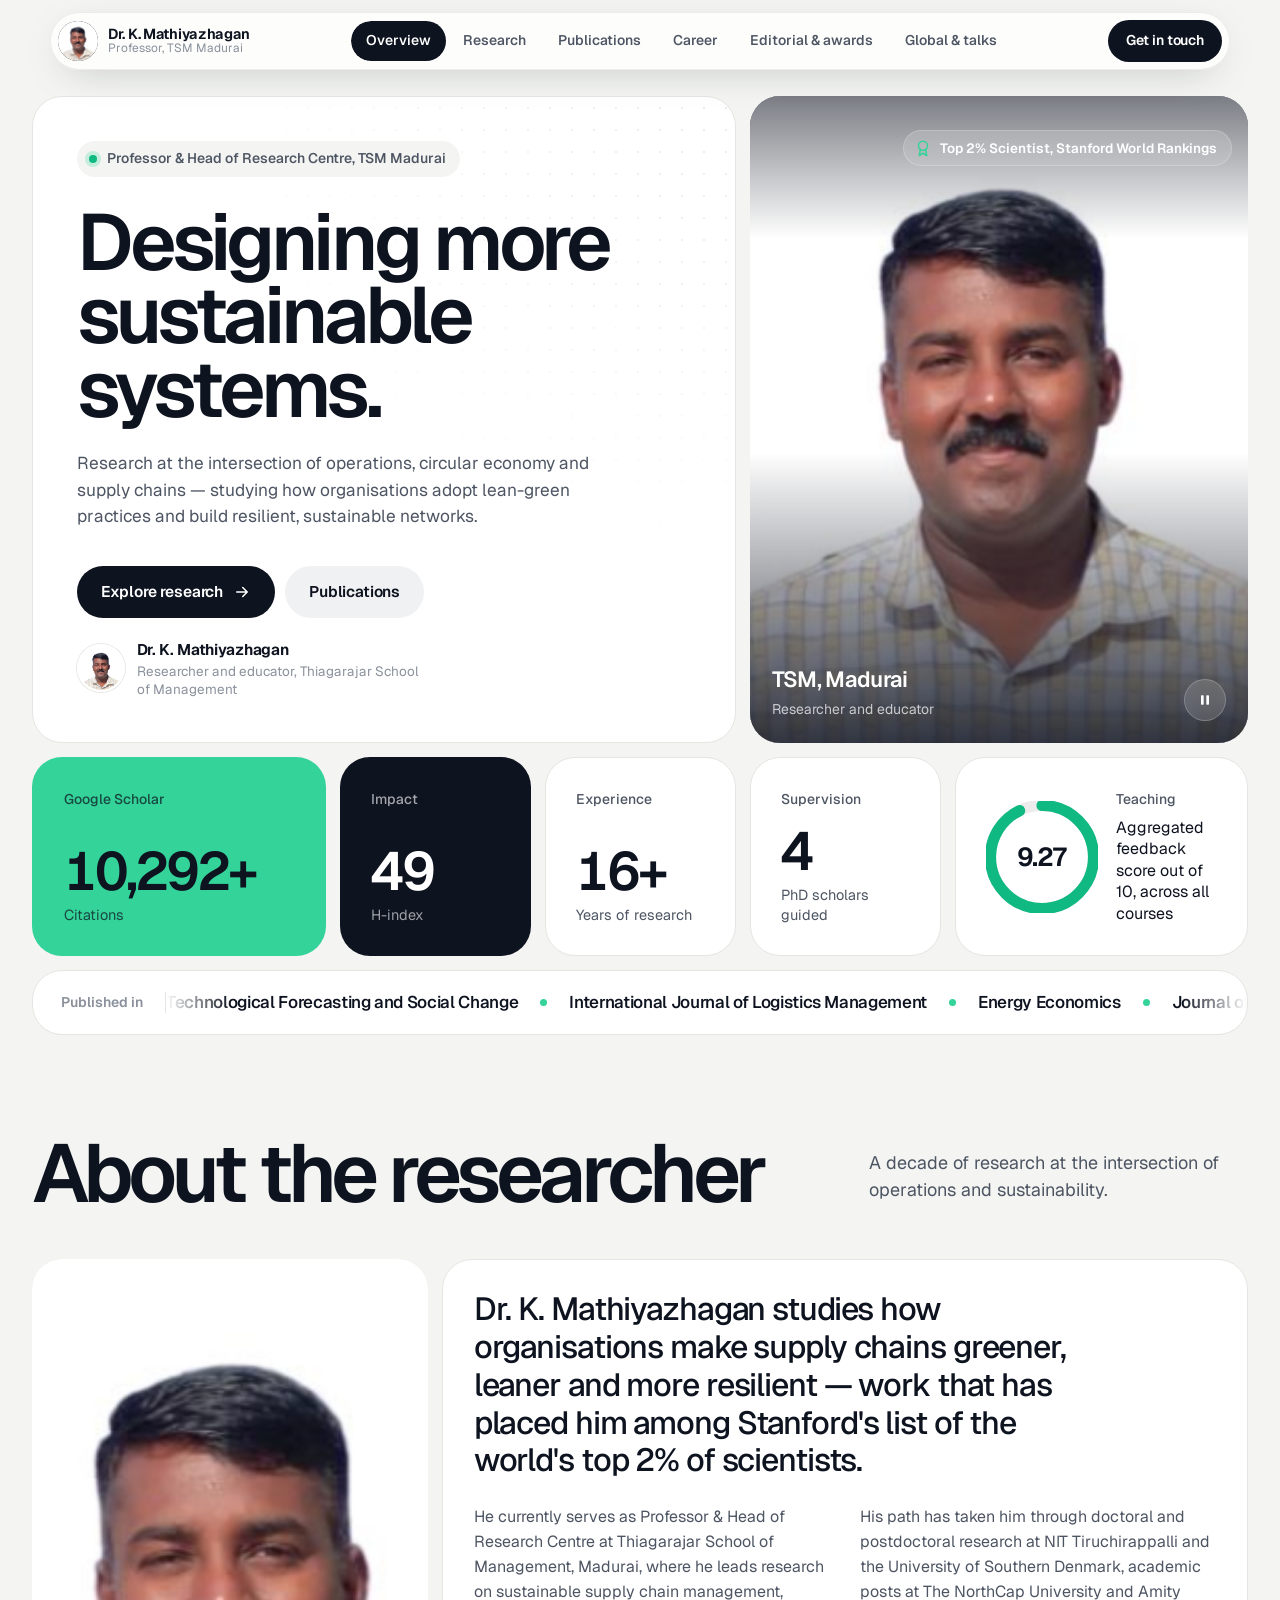
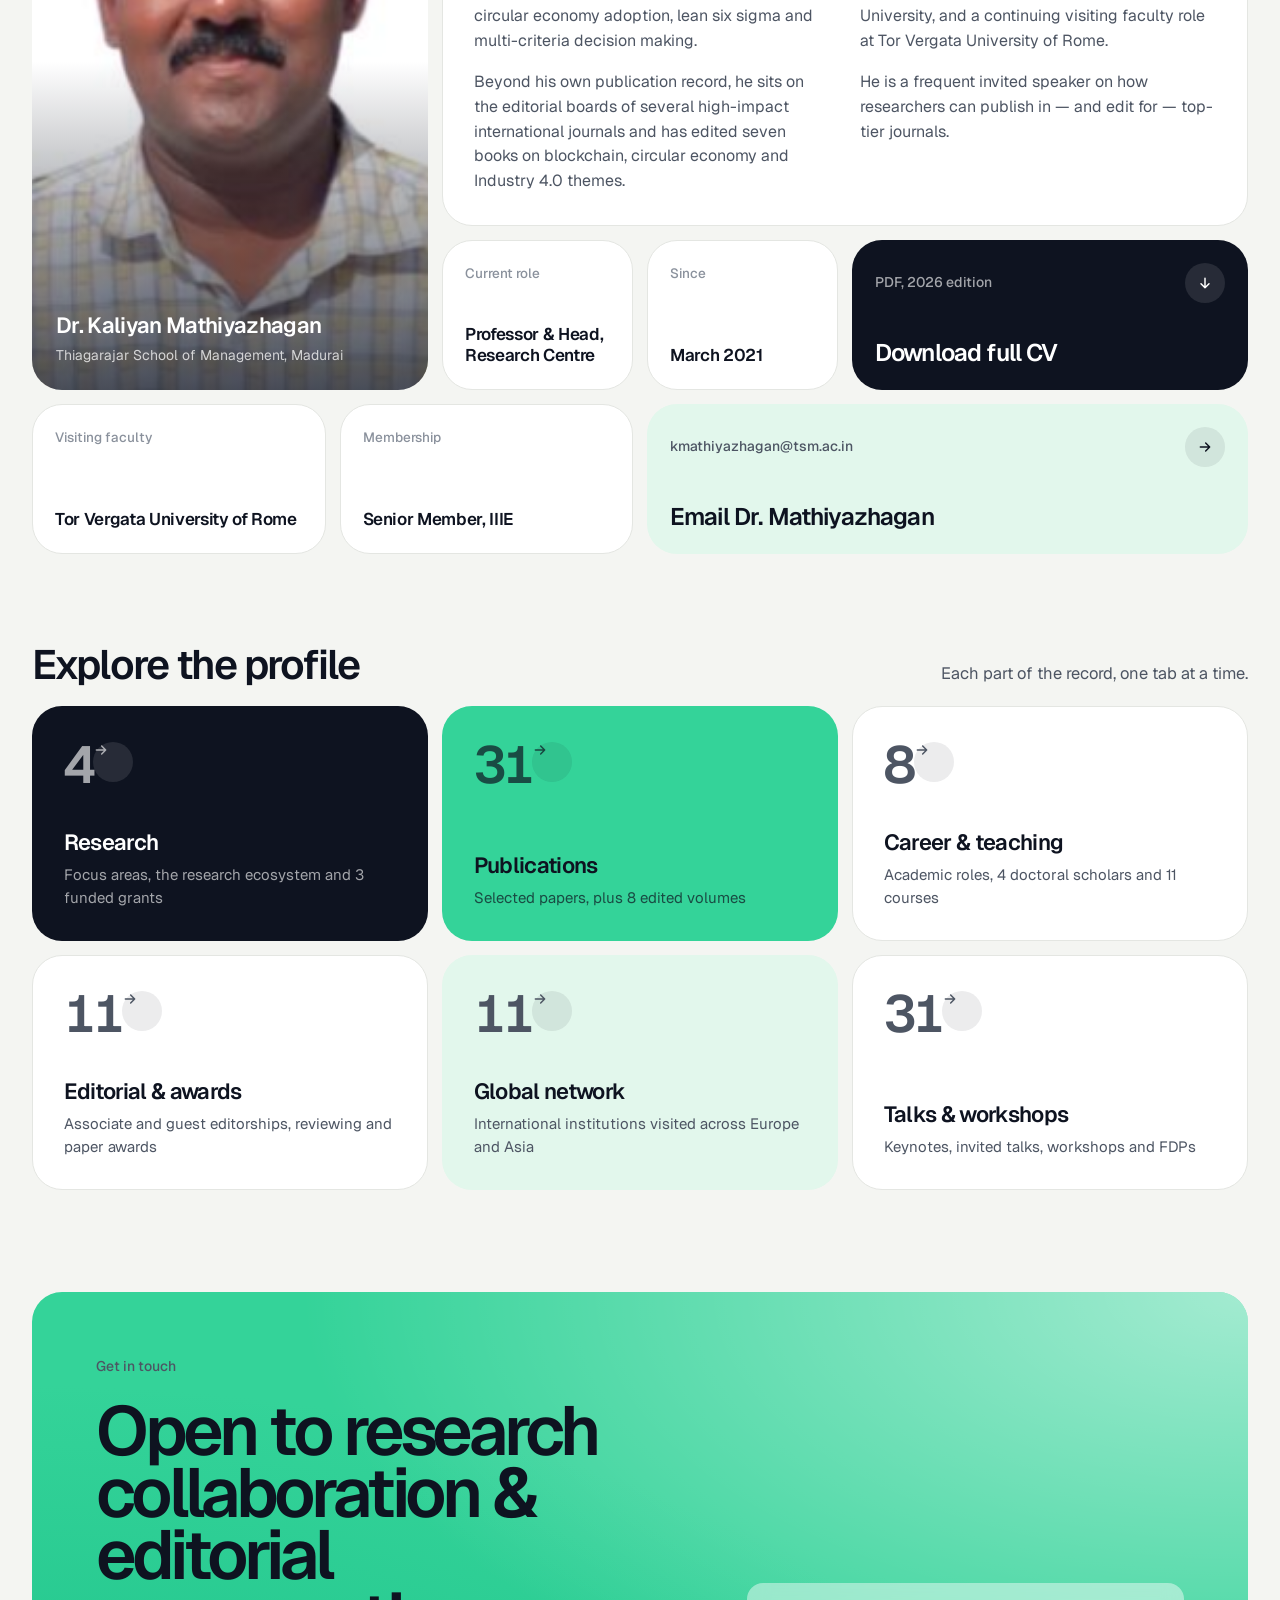
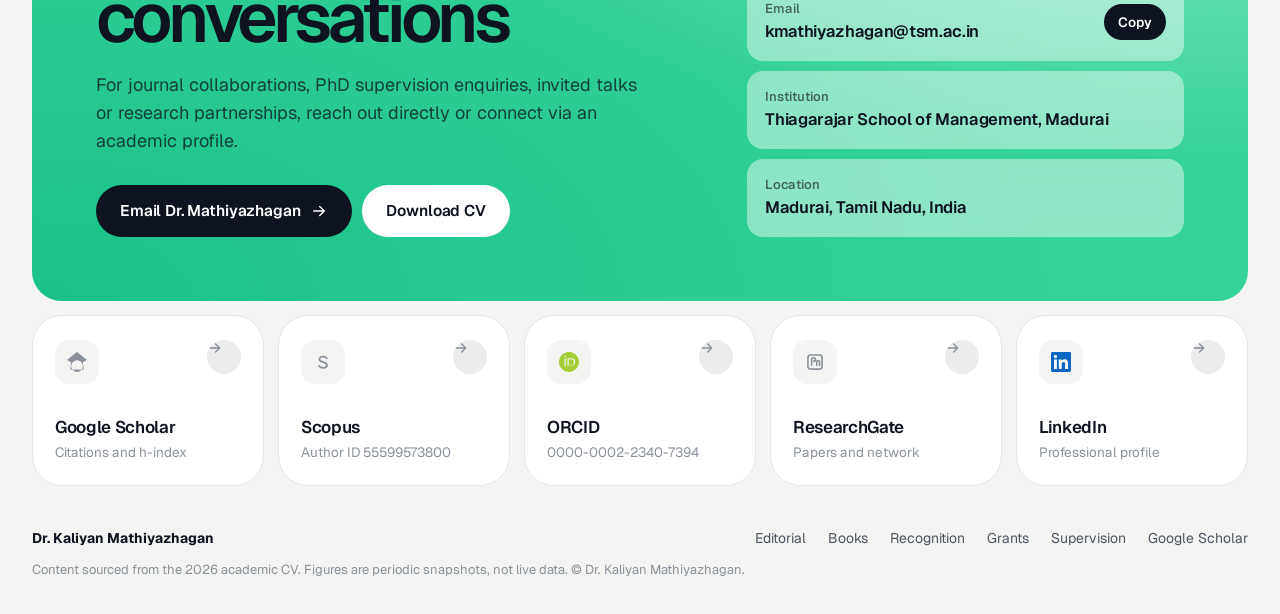
==== commit 105f3363: "Update index.html" ====
--- a/index.html
+++ b/index.html
@@ -5,10 +5,14 @@
 <meta name="viewport" content="width=device-width, initial-scale=1, viewport-fit=cover">
 <title>Dr. K. Mathiyazhagan — Research Profile</title>
 <meta name="description" content="The research profile of Dr. K. Mathiyazhagan — Professor & Head of Research Centre, Thiagarajar School of Management. Sustainable operations, circular economy and supply chain research.">
-<meta name="theme-color" content="#FFFFFF">
+<meta name="theme-color" content="#F4F5F2">
+<meta property="og:title" content="Dr. K. Mathiyazhagan — Research Profile">
+<meta property="og:description" content="Sustainable operations, circular economy and supply chain research. Professor & Head of Research Centre, Thiagarajar School of Management.">
+<meta property="og:image" content="portrait.jpg">
+<link rel="icon" href="data:image/svg+xml,%3Csvg xmlns='http://www.w3.org/2000/svg' viewBox='0 0 64 64'%3E%3Crect width='64' height='64' rx='18' fill='%230E1320'/%3E%3Ctext x='32' y='41' font-family='Arial' font-weight='700' font-size='24' fill='%2334D399' text-anchor='middle'%3EKM%3C/text%3E%3C/svg%3E">
 <link rel="preconnect" href="https://fonts.googleapis.com">
 <link rel="preconnect" href="https://fonts.gstatic.com" crossorigin>
-<link href="https://fonts.googleapis.com/css2?family=Bricolage+Grotesque:opsz,wght@12..96,400..800&family=Newsreader:ital,opsz,wght@0,6..72,400..600;1,6..72,400..500&display=swap" rel="stylesheet">
+<link href="https://fonts.googleapis.com/css2?family=Geist:wght@300..800&display=swap" rel="stylesheet">
 <script type="application/ld+json">
 {
   "@context": "https://schema.org",
@@ -29,682 +33,839 @@
 <style>
 :root{
   color-scheme: light;
-  --paper:#FFFFFF;
-  --wash:#F3F5F2;
-  --ink:#161A22;
-  --ink-2:#4B5361;
-  --ink-3:#848B96;
-  --rule:#E2E5E8;
-  --rule-2:#C9CED4;
-  --accent:#0B7A52;
-  --accent-ink:#065C3D;
-  --accent-wash:#E6F2EB;
-  --display:'Bricolage Grotesque', 'Helvetica Neue', Arial, sans-serif;
-  --serif:'Newsreader', Georgia, 'Times New Roman', serif;
-  --maxw:1240px;
-  --gutter:clamp(20px,4.5vw,56px);
-  --ease:cubic-bezier(.2,.7,.2,1);
-  --navh:64px;
+  --bg:#F4F5F2;
+  --tile:#FFFFFF;
+  --ink:#0E1320;
+  --ink-2:#4D5563;
+  --ink-3:#8A919C;
+  --line:#E4E6E2;
+  --line-2:#D3D7D2;
+  --acc:#34D399;
+  --acc-2:#10B981;
+  --acc-ink:#07623F;
+  --mint:#E2F7EC;
+  --font:'Geist', ui-sans-serif, system-ui, -apple-system, 'Segoe UI', Roboto, Arial, sans-serif;
+  --r-xl:30px; --r-lg:22px; --r-md:16px; --r-sm:10px;
+  --gap:14px;
+  --maxw:1320px;
+  --pad:clamp(16px,3vw,32px);
+  --ease:cubic-bezier(.16,1,.3,1);
 }
 *,*::before,*::after{box-sizing:border-box;}
-html{scroll-behavior:smooth;scroll-padding-top:calc(var(--navh) + 20px + env(safe-area-inset-top,0px));}
-body{margin:0;background:var(--paper);color:var(--ink);font-family:var(--serif);font-size:18px;line-height:1.6;-webkit-font-smoothing:antialiased;text-rendering:optimizeLegibility;}
-img,video{max-width:100%;display:block;}
-a{color:inherit;}
+html{scroll-behavior:smooth;scroll-padding-top:110px;-webkit-text-size-adjust:100%;}
+body{margin:0;background:var(--bg);color:var(--ink);font-family:var(--font);font-size:16.5px;line-height:1.55;-webkit-font-smoothing:antialiased;font-feature-settings:"ss01","cv11";overflow-x:hidden;}
+img,video,svg{display:block;max-width:100%;}
+a{color:inherit;text-decoration:none;}
 p{margin:0;}
-h1,h2,h3,h4{margin:0;font-family:var(--display);font-weight:700;color:var(--ink);letter-spacing:-0.02em;}
-button{font:inherit;color:inherit;background:none;border:0;cursor:pointer;padding:0;}
-:focus-visible{outline:2px solid var(--accent);outline-offset:3px;border-radius:2px;}
-.wrap{max-width:var(--maxw);margin:0 auto;padding:0 var(--gutter);}
-.sans{font-family:var(--display);}
+h1,h2,h3,h4{margin:0;font-weight:600;letter-spacing:-0.035em;line-height:1.05;}
+button{font:inherit;color:inherit;background:none;border:0;padding:0;cursor:pointer;}
+:focus-visible{outline:2px solid var(--acc-2);outline-offset:3px;border-radius:8px;}
+::selection{background:var(--acc);color:var(--ink);}
+.wrap{max-width:var(--maxw);margin:0 auto;padding:0 var(--pad);}
+.muted{color:var(--ink-2);}
+.num{font-variant-numeric:tabular-nums;}
+
+/* ---------- Tiles ---------- */
+.tile{position:relative;background:var(--tile);border:1px solid var(--line);border-radius:var(--r-xl);padding:clamp(20px,2.4vw,32px);overflow:hidden;isolation:isolate;}
+.tile.dark{background:var(--ink);color:#fff;border-color:transparent;}
+.tile.acc{background:var(--acc);border-color:transparent;}
+.tile.mint{background:var(--mint);border-color:transparent;}
+.tile.glow::before{content:"";position:absolute;z-index:-1;width:520px;height:520px;border-radius:50%;background:radial-gradient(circle,rgba(52,211,153,.30),rgba(52,211,153,0) 65%);right:-180px;top:-220px;pointer-events:none;}
+.t-label{font-size:14px;font-weight:500;color:var(--ink-2);display:flex;align-items:center;gap:8px;}
+.tile.dark .t-label{color:rgba(255,255,255,.62);}
+.tile.acc .t-label{color:rgba(14,19,32,.72);}
 
 /* ---------- Buttons ---------- */
-.btn{display:inline-flex;align-items:center;gap:10px;font-family:var(--display);font-weight:600;font-size:15px;letter-spacing:-0.005em;padding:13px 22px;border-radius:999px;text-decoration:none;transition:background .2s,color .2s,border-color .2s;}
-.btn svg{width:16px;height:16px;}
-.btn-solid{background:var(--accent);color:#fff;}
-.btn-solid:hover{background:var(--accent-ink);}
-.btn-line{border:1.5px solid var(--ink);color:var(--ink);}
-.btn-line:hover{background:var(--ink);color:#fff;}
-.btn-onink{background:#fff;color:var(--ink);}
-.btn-onink:hover{background:var(--accent-wash);}
-.btn-lineink{border:1.5px solid rgba(255,255,255,.45);color:#fff;}
-.btn-lineink:hover{border-color:#fff;}
-
-/* ---------- Top bar ---------- */
-.topbar{position:sticky;top:0;z-index:100;background:rgba(255,255,255,.92);backdrop-filter:blur(12px);-webkit-backdrop-filter:blur(12px);border-bottom:1px solid var(--rule);padding-top:env(safe-area-inset-top,0px);}
-.topbar-inner{max-width:var(--maxw);margin:0 auto;padding:0 var(--gutter);height:var(--navh);display:flex;align-items:center;gap:20px;}
-.brand{display:flex;align-items:center;gap:11px;text-decoration:none;flex-shrink:0;}
-.brand-mark{width:34px;height:34px;border-radius:50%;background:var(--ink);color:#fff;display:grid;place-items:center;font-family:var(--display);font-weight:800;font-size:13px;letter-spacing:.02em;}
-.brand-name{font-family:var(--display);font-weight:700;font-size:16px;letter-spacing:-0.01em;white-space:nowrap;}
-.tabs{display:flex;gap:2px;margin-left:auto;overflow-x:auto;scrollbar-width:none;}
+.btn{display:inline-flex;align-items:center;justify-content:center;gap:10px;height:52px;padding:0 24px;border-radius:999px;font-weight:600;font-size:15.5px;letter-spacing:-0.01em;transition:transform .25s var(--ease),background .2s,color .2s,box-shadow .25s;white-space:nowrap;}
+.btn svg{width:18px;height:18px;flex-shrink:0;}
+.btn:active{transform:scale(.97);}
+.btn-ink{background:var(--ink);color:#fff;}
+.btn-ink:hover{background:#1E2638;}
+.btn-acc{background:var(--acc);color:var(--ink);}
+.btn-acc:hover{box-shadow:0 10px 30px -10px rgba(16,185,129,.8);}
+.btn-ghost{background:rgba(14,19,32,.06);color:var(--ink);}
+.btn-ghost:hover{background:rgba(14,19,32,.1);}
+.btn-white{background:#fff;color:var(--ink);}
+.btn-white:hover{background:var(--mint);}
+.btn .arr{transition:transform .25s var(--ease);}
+.btn:hover .arr{transform:translateX(3px);}
+
+.pill{display:inline-flex;align-items:center;gap:6px;height:28px;padding:0 12px;border-radius:999px;font-size:13px;font-weight:600;background:rgba(14,19,32,.06);color:var(--ink-2);white-space:nowrap;}
+.pill.g{background:var(--mint);color:var(--acc-ink);}
+.pill.d{background:var(--ink);color:#fff;}
+.tile.dark .pill{background:rgba(255,255,255,.1);color:rgba(255,255,255,.85);}
+.pills{display:flex;flex-wrap:wrap;gap:6px;}
+
+/* ---------- Floating nav ---------- */
+.nav{position:fixed;z-index:100;top:calc(12px + env(safe-area-inset-top,0px));left:50%;transform:translateX(-50%);width:min(calc(100% - 24px), 1180px);display:flex;align-items:center;gap:10px;padding:7px;border-radius:999px;background:rgba(255,255,255,.78);backdrop-filter:saturate(180%) blur(18px);-webkit-backdrop-filter:saturate(180%) blur(18px);border:1px solid rgba(14,19,32,.07);box-shadow:0 10px 40px -18px rgba(14,19,32,.35);}
+.brand{display:flex;align-items:center;gap:10px;padding-right:6px;flex-shrink:0;}
+.brand-av{width:40px;height:40px;border-radius:50%;overflow:hidden;background:var(--ink);flex-shrink:0;}
+.brand-av img{width:100%;height:100%;object-fit:cover;object-position:50% 20%;}
+.brand-txt{display:flex;flex-direction:column;line-height:1.15;}
+.brand-txt b{font-size:14.5px;font-weight:650;letter-spacing:-0.02em;white-space:nowrap;}
+.brand-txt span{font-size:12px;color:var(--ink-3);white-space:nowrap;}
+.tabs{position:relative;display:flex;gap:2px;margin:0 auto;overflow-x:auto;scrollbar-width:none;border-radius:999px;}
 .tabs::-webkit-scrollbar{display:none;}
-.tab{font-family:var(--display);font-weight:600;font-size:14px;color:var(--ink-2);padding:8px 12px;border-radius:999px;white-space:nowrap;transition:background .2s,color .2s;}
-.tab:hover{color:var(--ink);background:var(--wash);}
-.tab[aria-selected="true"]{background:var(--ink);color:#fff;}
-.icons{display:flex;gap:0;flex-shrink:0;}
-.icon-link{width:34px;height:34px;border-radius:50%;display:grid;place-items:center;color:var(--ink-2);transition:color .2s,background .2s;}
-.icon-link:hover{color:var(--ink);background:var(--wash);}
-.icon-link svg{width:16px;height:16px;}
-
-/* ---------- Hero ---------- */
-.hero{padding:clamp(40px,6vw,84px) 0 0;}
-.hero-grid{display:grid;grid-template-columns:minmax(0,1.15fr) minmax(0,1fr);gap:clamp(28px,4vw,64px);align-items:end;}
-.hero-kicker{font-family:var(--display);font-size:15px;font-weight:600;color:var(--accent);display:flex;align-items:center;gap:10px;margin-bottom:22px;}
-.hero-kicker::before{content:"";width:28px;height:2px;background:var(--accent);}
-.hero h1{font-size:clamp(46px,6.6vw,92px);line-height:.94;letter-spacing:-0.045em;font-weight:800;font-variation-settings:"opsz" 96;}
-.hero-sub{margin-top:28px;font-size:clamp(18px,1.5vw,21px);color:var(--ink-2);max-width:40ch;line-height:1.55;}
-.hero-by{margin-top:26px;padding-top:22px;border-top:1px solid var(--rule);display:flex;flex-wrap:wrap;gap:6px 18px;align-items:baseline;}
-.hero-by b{font-family:var(--display);font-size:19px;font-weight:700;letter-spacing:-0.01em;}
-.hero-by span{font-size:16px;color:var(--ink-2);}
-.hero-ctas{display:flex;flex-wrap:wrap;gap:12px;margin-top:30px;}
-.hero-media{position:relative;aspect-ratio:4/4.6;border-radius:6px;overflow:hidden;background:var(--ink);}
-.hero-media .fallback{position:absolute;inset:0;width:100%;height:100%;object-fit:cover;filter:grayscale(.15);}
+.tab-ind{position:absolute;top:0;bottom:0;left:0;width:0;border-radius:999px;background:var(--ink);transition:left .45s var(--ease),width .45s var(--ease);z-index:0;}
+.tab{position:relative;z-index:1;height:40px;padding:0 15px;border-radius:999px;font-size:14px;font-weight:550;color:var(--ink-2);white-space:nowrap;transition:color .3s;}
+.tab:hover{color:var(--ink);}
+.tab[aria-selected="true"]{color:#fff;}
+.nav-cta{height:42px;padding:0 18px;font-size:14px;flex-shrink:0;}
+
+/* ---------- Reveal ---------- */
+.rv{opacity:0;transform:translateY(22px);transition:opacity .8s var(--ease),transform .8s var(--ease);transition-delay:var(--d,0ms);}
+.rv.in{opacity:1;transform:none;}
+
+/* ---------- HERO ---------- */
+.hero{padding-top:calc(96px + env(safe-area-inset-top,0px));}
+.bento{display:grid;grid-template-columns:repeat(12,minmax(0,1fr));gap:var(--gap);}
+.h-intro{grid-column:1/8;grid-row:1/3;display:flex;flex-direction:column;justify-content:space-between;min-height:600px;padding:clamp(24px,3.4vw,48px);}
+.h-intro::after{content:"";position:absolute;inset:0;z-index:-1;background-image:radial-gradient(rgba(14,19,32,.09) 1px,transparent 1.2px);background-size:22px 22px;mask-image:radial-gradient(ellipse at 100% 0%,#000 0%,transparent 55%);-webkit-mask-image:radial-gradient(ellipse at 100% 0%,#000 0%,transparent 55%);}
+.status{display:inline-flex;align-items:center;gap:10px;height:36px;padding:0 14px 0 12px;border-radius:999px;background:var(--bg);font-size:14px;font-weight:550;color:var(--ink-2);width:max-content;max-width:100%;}
+.status i{width:8px;height:8px;border-radius:50%;background:var(--acc-2);box-shadow:0 0 0 4px rgba(52,211,153,.25);animation:pulse 2.4s infinite;}
+@keyframes pulse{0%,100%{box-shadow:0 0 0 4px rgba(52,211,153,.25);}50%{box-shadow:0 0 0 8px rgba(52,211,153,0);}}
+.h-intro h1{margin-top:28px;font-size:clamp(46px,6.2vw,92px);font-weight:600;letter-spacing:-0.055em;line-height:.93;max-width:11ch;}
+.h-sub{margin-top:24px;font-size:clamp(17px,1.35vw,19.5px);color:var(--ink-2);max-width:48ch;line-height:1.55;}
+.h-foot{margin-top:36px;display:flex;flex-wrap:wrap;align-items:center;justify-content:space-between;gap:20px;}
+.h-ctas{display:flex;flex-wrap:wrap;gap:10px;}
+.h-person{display:flex;align-items:center;gap:12px;}
+.h-person img{width:48px;height:48px;border-radius:50%;object-fit:cover;object-position:50% 20%;border:2px solid #fff;box-shadow:0 0 0 1px var(--line);}
+.h-person b{display:block;font-size:15.5px;font-weight:650;letter-spacing:-0.02em;}
+.h-person span{display:block;font-size:13.5px;color:var(--ink-3);max-width:32ch;line-height:1.35;}
+
+.h-video{grid-column:8/13;grid-row:1/3;padding:0;background:var(--ink);border:0;min-height:600px;}
+.h-video .fallback{position:absolute;inset:0;width:100%;height:100%;object-fit:cover;object-position:50% 25%;}
 .hero-media-item{position:absolute;inset:0;width:100%;height:100%;object-fit:cover;opacity:0;transition:opacity 1s ease;}
 .hero-media-item.active{opacity:1;}
 .hero-media-item.kenburns{animation:kenburns 9s ease-in-out forwards;}
-@keyframes kenburns{from{transform:scale(1.06);}to{transform:scale(1);}}
-.hero-media::after{content:"";position:absolute;inset:0;background:linear-gradient(to top,rgba(22,26,34,.72),rgba(22,26,34,0) 45%);pointer-events:none;z-index:1;}
-.hero-badge{position:absolute;left:18px;right:18px;bottom:16px;z-index:2;color:#fff;display:flex;justify-content:space-between;align-items:flex-end;gap:14px;}
-.hero-badge b{display:block;font-family:var(--display);font-size:20px;font-weight:700;letter-spacing:-0.01em;line-height:1.15;}
-.hero-badge span{font-size:14px;opacity:.82;}
-.hero-dots{display:flex;gap:6px;padding-bottom:5px;}
-.hero-dots button{width:7px;height:7px;border-radius:50%;background:rgba(255,255,255,.4);transition:background .2s,width .3s;}
-.hero-dots button.active{background:#fff;width:20px;border-radius:4px;}
-
-/* stats */
-.stats{margin-top:clamp(40px,5vw,72px);border-top:2px solid var(--ink);display:grid;grid-template-columns:repeat(5,1fr);}
-.stat{padding:22px 20px 26px 0;}
-.stat + .stat{padding-left:20px;border-left:1px solid var(--rule);}
-.stat .num{font-family:var(--display);font-weight:800;font-size:clamp(34px,4vw,54px);line-height:1;letter-spacing:-0.04em;font-variant-numeric:tabular-nums;}
-.stat .lbl{margin-top:10px;font-size:15px;color:var(--ink-2);line-height:1.35;}
-.honours{display:flex;flex-wrap:wrap;gap:10px;padding:18px 0 0;}
-.honour{font-family:var(--display);font-size:14px;font-weight:600;padding:7px 14px;border-radius:999px;background:var(--wash);color:var(--ink);}
-.honour.hl{background:var(--accent-wash);color:var(--accent-ink);}
-
-/* ---------- Tab panels ---------- */
-.panels{padding-bottom:clamp(60px,8vw,110px);}
+@keyframes kenburns{from{transform:scale(1.08);}to{transform:scale(1);}}
+.h-video::after{content:"";position:absolute;inset:0;z-index:1;background:linear-gradient(180deg,rgba(14,19,32,.55) 0%,rgba(14,19,32,0) 22%,rgba(14,19,32,0) 55%,rgba(14,19,32,.85) 100%);pointer-events:none;}
+.stories{position:absolute;z-index:2;top:16px;left:16px;right:16px;display:flex;gap:5px;}
+.stories button{flex:1;height:4px;border-radius:4px;background:rgba(255,255,255,.3);overflow:hidden;position:relative;padding:0;}
+.stories button::before{content:"";position:absolute;inset:-10px 0;}
+.stories button i{position:absolute;inset:0;width:0;background:#fff;border-radius:4px;}
+.stories button.done i{width:100%;}
+.v-badge{position:absolute;z-index:2;top:34px;right:16px;display:flex;align-items:center;gap:8px;height:36px;padding:0 14px 0 10px;border-radius:999px;background:rgba(255,255,255,.14);backdrop-filter:blur(12px);-webkit-backdrop-filter:blur(12px);color:#fff;font-size:13.5px;font-weight:600;border:1px solid rgba(255,255,255,.2);}
+.v-badge svg{width:18px;height:18px;color:var(--acc);}
+.v-cap{position:absolute;z-index:2;left:22px;right:22px;bottom:22px;color:#fff;display:flex;justify-content:space-between;align-items:flex-end;gap:12px;}
+.v-cap b{display:block;font-size:22px;font-weight:600;letter-spacing:-0.03em;}
+.v-cap span{font-size:14px;color:rgba(255,255,255,.72);}
+.v-ctrl{width:42px;height:42px;border-radius:50%;background:rgba(255,255,255,.14);backdrop-filter:blur(10px);-webkit-backdrop-filter:blur(10px);border:1px solid rgba(255,255,255,.22);color:#fff;display:grid;place-items:center;flex-shrink:0;transition:background .2s;}
+.v-ctrl:hover{background:rgba(255,255,255,.26);}
+.v-ctrl svg{width:16px;height:16px;}
+
+.stat{display:flex;flex-direction:column;justify-content:space-between;min-height:188px;}
+.stat .big{font-size:clamp(40px,4.2vw,64px);font-weight:600;letter-spacing:-0.055em;line-height:.9;}
+.stat .sm{font-size:14.5px;color:var(--ink-2);margin-top:10px;line-height:1.35;}
+.tile.dark .sm{color:rgba(255,255,255,.6);}
+.tile.acc .sm{color:rgba(14,19,32,.72);}
+.s-cite{grid-column:span 3;}
+.s-h{grid-column:span 2;}
+.s-y{grid-column:span 2;}
+.s-p{grid-column:span 2;}
+.s-t{grid-column:span 3;flex-direction:row;align-items:center;gap:18px;}
+.s-t .ring{width:112px;height:112px;flex-shrink:0;position:relative;}
+.ring svg{width:100%;height:100%;transform:rotate(-90deg);}
+.ring .trk{fill:none;stroke:rgba(14,19,32,.08);stroke-width:10;}
+.ring .bar{fill:none;stroke:var(--acc-2);stroke-width:10;stroke-linecap:round;stroke-dasharray:289;stroke-dashoffset:289;transition:stroke-dashoffset 1.6s var(--ease);}
+.ring b{position:absolute;inset:0;display:grid;place-items:center;font-size:26px;font-weight:650;letter-spacing:-0.04em;}
+.arrow-ico{width:40px;height:40px;border-radius:50%;display:grid;place-items:center;background:rgba(14,19,32,.08);transition:transform .35s var(--ease),background .2s;}
+.arrow-ico svg{width:16px;height:16px;}
+.tile.dark .arrow-ico{background:rgba(255,255,255,.1);}
+a.tile:hover .arrow-ico, button.tile:hover .arrow-ico{transform:rotate(-45deg);background:var(--acc);color:var(--ink);}
+
+/* ---------- Marquee ---------- */
+.marquee{margin-top:var(--gap);border-radius:var(--r-xl);background:var(--tile);border:1px solid var(--line);padding:18px 0;overflow:hidden;display:flex;align-items:center;gap:0;}
+.mq-label{flex-shrink:0;padding:0 22px 0 28px;font-size:14px;font-weight:600;color:var(--ink-3);border-right:1px solid var(--line);margin-right:0;white-space:nowrap;}
+.mq-view{overflow:hidden;flex:1;mask-image:linear-gradient(90deg,transparent,#000 6%,#000 94%,transparent);-webkit-mask-image:linear-gradient(90deg,transparent,#000 6%,#000 94%,transparent);}
+.mq-track{display:flex;width:max-content;animation:mq 70s linear infinite;}
+.marquee:hover .mq-track{animation-play-state:paused;}
+.mq-track span{display:inline-flex;align-items:center;gap:22px;padding-right:22px;font-size:17px;font-weight:550;letter-spacing:-0.02em;white-space:nowrap;color:var(--ink);}
+.mq-track span::after{content:"";width:7px;height:7px;border-radius:50%;background:var(--acc);}
+@keyframes mq{to{transform:translateX(-50%);}}
+
+/* ---------- Panels ---------- */
+.panels{padding-top:clamp(60px,8vw,110px);padding-bottom:clamp(60px,8vw,110px);min-height:70vh;}
 .panel[hidden]{display:none;}
-.panel-intro{padding:clamp(52px,7vw,96px) 0 clamp(8px,2vw,20px);display:grid;grid-template-columns:minmax(0,1.5fr) minmax(0,1fr);gap:40px;align-items:end;}
-.panel-intro h2{font-size:clamp(40px,6vw,80px);line-height:.95;letter-spacing:-0.045em;font-weight:800;}
-.panel-intro p{color:var(--ink-2);font-size:19px;max-width:44ch;justify-self:end;}
-.panel.enter .panel-intro, .panel.enter .block{animation:panelIn .5s var(--ease) both;}
-.panel.enter .block{animation-delay:.06s;}
-@keyframes panelIn{from{opacity:0;transform:translateY(10px);}to{opacity:1;transform:none;}}
-
-.block{padding-top:clamp(44px,6vw,80px);}
-.block-head{display:grid;grid-template-columns:260px minmax(0,1fr);gap:clamp(20px,4vw,56px);margin-bottom:26px;align-items:baseline;}
-.block-head h3{font-size:clamp(24px,2.4vw,30px);line-height:1.1;letter-spacing:-0.025em;}
-.block-head p{color:var(--ink-2);font-size:17px;max-width:62ch;}
-.split{display:grid;grid-template-columns:260px minmax(0,1fr);gap:clamp(20px,4vw,56px);}
-.split > .aside{font-family:var(--display);}
-.split > .aside h3{font-size:clamp(24px,2.4vw,30px);line-height:1.1;letter-spacing:-0.025em;position:sticky;top:calc(var(--navh) + 28px);}
-.split > .aside p{margin-top:12px;font-family:var(--serif);color:var(--ink-2);font-size:16px;position:sticky;top:calc(var(--navh) + 70px);}
-
-.chip{display:inline-block;font-family:var(--display);font-size:12.5px;font-weight:600;padding:4px 10px;border-radius:4px;background:var(--wash);color:var(--ink-2);white-space:nowrap;}
-.chip.acc{background:var(--accent-wash);color:var(--accent-ink);}
-.chips{display:flex;flex-wrap:wrap;gap:6px;}
-.list > *{border-top:1px solid var(--rule);}
-.list > *:last-child{border-bottom:1px solid var(--rule);}
+.panel.enter{animation:pIn .7s var(--ease) both;}
+@keyframes pIn{from{opacity:0;transform:translateY(18px);}to{opacity:1;transform:none;}}
+.p-head{display:grid;grid-template-columns:minmax(0,2.1fr) minmax(0,1fr);gap:24px 40px;align-items:end;margin-bottom:clamp(28px,4vw,48px);}
+.p-head h2{font-size:clamp(44px,6.4vw,96px);font-weight:600;letter-spacing:-0.06em;line-height:.9;}
+.p-head .ph-r{display:flex;flex-direction:column;gap:16px;align-items:flex-start;padding-bottom:8px;}
+.p-head p{color:var(--ink-2);font-size:18px;max-width:40ch;line-height:1.5;}
+.sec{margin-top:clamp(56px,7vw,96px);}
+.sec-h{display:flex;justify-content:space-between;align-items:flex-end;gap:16px 30px;flex-wrap:wrap;margin-bottom:20px;}
+.sec-h h3{font-size:clamp(28px,3.2vw,44px);letter-spacing:-0.045em;}
+.sec-h p{color:var(--ink-2);max-width:52ch;}
 
 /* ---------- Overview ---------- */
-.about{display:grid;grid-template-columns:260px minmax(0,1fr);gap:clamp(24px,4vw,56px);}
-.portrait{border-radius:6px;overflow:hidden;background:var(--wash);aspect-ratio:330/350;}
-.portrait img{width:100%;height:100%;object-fit:cover;}
-.portrait-cap{margin-top:12px;font-size:15px;color:var(--ink-3);}
-.lead{font-family:var(--display);font-weight:500;font-size:clamp(24px,2.6vw,34px);line-height:1.22;letter-spacing:-0.022em;max-width:30ch;}
-.bio{margin-top:28px;display:grid;grid-template-columns:1fr 1fr;gap:18px 36px;color:var(--ink-2);}
-.facts{margin-top:36px;display:grid;grid-template-columns:repeat(4,1fr);border-top:2px solid var(--ink);}
-.fact{padding:16px 16px 0 0;}
-.fact + .fact{padding-left:16px;border-left:1px solid var(--rule);}
-.fact .k{font-family:var(--display);font-size:13.5px;color:var(--ink-3);font-weight:500;}
-.fact .v{margin-top:4px;font-family:var(--display);font-size:16px;font-weight:600;line-height:1.3;}
-.about-ctas{margin-top:34px;display:flex;flex-wrap:wrap;gap:12px;}
-
-.jump{display:grid;grid-template-columns:repeat(3,1fr);gap:1px;background:var(--rule);border:1px solid var(--rule);border-radius:6px;overflow:hidden;}
-.jump button{background:var(--paper);text-align:left;padding:22px 22px 24px;transition:background .2s;display:flex;flex-direction:column;gap:6px;}
-.jump button:hover{background:var(--wash);}
-.jump b{font-family:var(--display);font-size:19px;letter-spacing:-0.015em;display:flex;justify-content:space-between;align-items:center;}
-.jump b svg{width:18px;height:18px;color:var(--accent);transition:transform .2s;}
-.jump button:hover b svg{transform:translateX(3px);}
-.jump span{font-size:15.5px;color:var(--ink-2);line-height:1.45;}
+.ov{display:grid;grid-template-columns:repeat(12,minmax(0,1fr));gap:var(--gap);}
+.ov-photo{grid-column:1/5;grid-row:span 2;padding:0;min-height:520px;border:0;background:#DDE3DE;}
+.ov-photo img{position:absolute;inset:0;width:100%;height:100%;object-fit:cover;object-position:50% 18%;}
+.ov-photo::after{content:"";position:absolute;inset:0;background:linear-gradient(180deg,transparent 55%,rgba(14,19,32,.75));}
+.ov-photo .cap{position:absolute;z-index:1;left:24px;right:24px;bottom:22px;color:#fff;}
+.ov-photo .cap b{font-size:22px;font-weight:600;letter-spacing:-0.03em;display:block;}
+.ov-photo .cap span{font-size:14px;color:rgba(255,255,255,.75);}
+.ov-bio{grid-column:5/13;}
+.lead{font-size:clamp(24px,2.5vw,36px);font-weight:500;letter-spacing:-0.035em;line-height:1.18;max-width:28ch;}
+.bio-cols{margin-top:26px;display:grid;grid-template-columns:1fr 1fr;gap:16px 30px;color:var(--ink-2);font-size:16px;}
+.ov-fact{grid-column:span 2;display:flex;flex-direction:column;justify-content:space-between;gap:18px;min-height:150px;padding:22px;}
+.ov-fact .k{font-size:13.5px;color:var(--ink-3);font-weight:500;}
+.ov-fact .v{font-size:17px;font-weight:600;letter-spacing:-0.02em;line-height:1.25;}
+.ov-fact.w3{grid-column:span 3;}
+.ov-cv{grid-column:span 4;display:flex;flex-direction:column;justify-content:space-between;gap:18px;cursor:pointer;min-height:150px;padding:22px;}
+.ov-cv.w6{grid-column:span 6;}
+.ov-cv .v{font-size:24px;font-weight:600;letter-spacing:-0.035em;line-height:1.1;}
+.ov-cv .row{display:flex;justify-content:space-between;align-items:center;}
+.explore{display:grid;grid-template-columns:repeat(3,minmax(0,1fr));gap:var(--gap);}
+.ex{display:flex;flex-direction:column;justify-content:space-between;gap:36px;text-align:left;min-height:210px;transition:transform .35s var(--ease),box-shadow .35s var(--ease);}
+.ex:hover{transform:translateY(-4px);box-shadow:0 24px 50px -30px rgba(14,19,32,.45);}
+.ex .top{display:flex;justify-content:space-between;align-items:flex-start;}
+.ex .n{font-size:52px;font-weight:600;letter-spacing:-0.055em;line-height:.9;}
+.ex b{display:block;font-size:22px;font-weight:600;letter-spacing:-0.03em;}
+.ex span{display:block;margin-top:4px;font-size:15px;color:var(--ink-2);}
+.tile.dark.ex span{color:rgba(255,255,255,.62);}
+.tile.acc.ex span{color:rgba(14,19,32,.7);}
 
 /* ---------- Research ---------- */
 .themes{display:flex;flex-wrap:wrap;gap:10px;}
-.themes span{font-family:var(--display);font-weight:600;font-size:clamp(17px,1.6vw,21px);letter-spacing:-0.015em;padding:10px 20px;border:1.5px solid var(--ink);border-radius:999px;}
-.themes span:first-child{background:var(--ink);color:#fff;}
-.eco{border-radius:6px;background:var(--wash);padding:clamp(16px,3vw,36px);}
+.theme{height:56px;padding:0 24px;display:inline-flex;align-items:center;border-radius:999px;background:var(--tile);border:1px solid var(--line);font-size:clamp(16px,1.5vw,19px);font-weight:550;letter-spacing:-0.02em;transition:background .25s,color .25s,border-color .25s;}
+.theme:hover{background:var(--ink);color:#fff;border-color:var(--ink);}
+.feat-grid{display:grid;grid-template-columns:repeat(2,minmax(0,1fr));gap:var(--gap);}
+.feat{min-height:250px;display:flex;flex-direction:column;justify-content:space-between;gap:30px;transition:transform .35s var(--ease);}
+.feat:hover{transform:translateY(-4px);}
+.feat .ico{width:56px;height:56px;border-radius:18px;background:var(--mint);color:var(--acc-ink);display:grid;place-items:center;}
+.feat .ico svg{width:26px;height:26px;}
+.feat h4{font-size:clamp(24px,2.2vw,30px);letter-spacing:-0.04em;}
+.feat p{margin-top:10px;color:var(--ink-2);max-width:52ch;}
+.feat:nth-child(1){background:var(--ink);color:#fff;border-color:transparent;}
+.feat:nth-child(1) p{color:rgba(255,255,255,.65);}
+.feat:nth-child(1) .ico{background:rgba(52,211,153,.15);color:var(--acc);}
+.eco-tile{padding:clamp(18px,3vw,40px);}
+.eco-top{display:flex;justify-content:space-between;gap:20px;flex-wrap:wrap;align-items:flex-end;margin-bottom:10px;}
+.eco-top h3{font-size:clamp(28px,3.2vw,44px);letter-spacing:-0.045em;color:#fff;}
+.eco-top p{color:rgba(255,255,255,.6);max-width:44ch;}
 .eco-svg{width:100%;height:auto;overflow:visible;}
-.eco-node text{font-family:var(--display);font-size:12px;font-weight:600;fill:var(--ink);}
-.eco-node circle{fill:#fff;stroke:var(--rule-2);stroke-width:1.2;transition:stroke .2s;}
-.eco-node:hover circle{stroke:var(--accent);stroke-width:2;}
-.eco-node .eco-icon{color:var(--accent);}
-.eco-node.core circle{fill:var(--accent);stroke:var(--accent);}
-.eco-node.core text{fill:#fff;font-size:15px;font-weight:700;}
-.eco-line{fill:none;stroke:var(--accent);stroke-width:1.4;opacity:.45;}
+.eco-node circle{fill:rgba(255,255,255,.04);stroke:rgba(255,255,255,.16);stroke-width:1.2;transition:stroke .25s,fill .25s;}
+.eco-node:hover circle{stroke:var(--acc);fill:rgba(52,211,153,.08);}
+.eco-node text{font-family:var(--font);font-size:12.5px;font-weight:550;fill:#fff;}
+.eco-node .eco-icon{color:var(--acc);}
+.eco-node.core circle{fill:var(--acc);stroke:none;}
+.eco-node.core text{fill:var(--ink);font-size:16px;font-weight:650;}
+.eco-ring{fill:none;stroke:rgba(52,211,153,.35);stroke-width:1;animation:ecoRing 3.2s ease-out infinite;transform-origin:450px 230px;}
+@keyframes ecoRing{from{transform:scale(1);opacity:.9;}to{transform:scale(1.9);opacity:0;}}
+.eco-line{fill:none;stroke:url(#ecoGrad);stroke-width:1.5;stroke-dasharray:420;stroke-dashoffset:420;transition:stroke-dashoffset 1.4s var(--ease);}
+.eco-tile.in .eco-line{stroke-dashoffset:0;}
 .eco-mobile{display:none;}
-.eco-core-badge{background:var(--accent);color:#fff;font-family:var(--display);font-weight:700;font-size:19px;text-align:center;padding:18px;border-radius:6px;margin-bottom:10px;}
-.eco-grid{display:grid;grid-template-columns:1fr 1fr;gap:8px;}
-.eco-card{background:#fff;border-radius:6px;padding:14px 10px;text-align:center;}
-.eco-card svg{color:var(--accent);margin:0 auto 8px;}
-.eco-card span{display:block;font-family:var(--display);font-size:13.5px;font-weight:600;line-height:1.3;}
-
-.featured{display:grid;grid-template-columns:1fr 1fr;border-top:2px solid var(--ink);}
-.feat{padding:26px 28px 30px 0;border-bottom:1px solid var(--rule);}
-.feat:nth-child(even){padding-left:28px;padding-right:0;border-left:1px solid var(--rule);}
-.feat h4{font-size:23px;letter-spacing:-0.02em;line-height:1.15;}
-.feat p{margin-top:10px;color:var(--ink-2);font-size:17px;}
-
-.grant{display:grid;grid-template-columns:170px minmax(0,1fr);gap:24px;padding:24px 0;}
-.grant .val{font-family:var(--display);font-weight:800;font-size:36px;letter-spacing:-0.035em;line-height:1;color:var(--accent);}
-.grant .agency{margin-top:8px;font-family:var(--display);font-size:14.5px;font-weight:600;color:var(--ink-2);}
-.grant .gt{font-size:19px;line-height:1.4;}
-.grant .gc{margin-top:6px;font-size:15.5px;color:var(--ink-3);}
+.eco-mobile .core{background:var(--acc);color:var(--ink);font-weight:650;font-size:19px;text-align:center;padding:18px;border-radius:var(--r-md);margin-bottom:8px;letter-spacing:-0.02em;}
+.eco-mobile .grid{display:grid;grid-template-columns:1fr 1fr;gap:8px;}
+.eco-mobile .c{background:rgba(255,255,255,.06);border-radius:var(--r-md);padding:14px 10px;text-align:center;font-size:14px;font-weight:550;line-height:1.3;}
+.eco-mobile .c svg{color:var(--acc);margin:0 auto 8px;}
+.grants{display:grid;grid-template-columns:repeat(3,minmax(0,1fr));gap:var(--gap);}
+.grant{display:flex;flex-direction:column;gap:24px;justify-content:space-between;min-height:300px;}
+.grant .amt{font-size:clamp(44px,4.6vw,68px);font-weight:600;letter-spacing:-0.06em;line-height:.9;}
+.grant .ttl{font-size:17px;font-weight:500;letter-spacing:-0.015em;line-height:1.4;}
+.grant .col{margin-top:8px;font-size:14.5px;color:var(--ink-2);}
+.tile.acc.grant .col{color:rgba(14,19,32,.7);}
+.tile.dark.grant .col{color:rgba(255,255,255,.6);}
 
 /* ---------- Publications ---------- */
-.pub-tools{display:flex;flex-wrap:wrap;gap:10px;align-items:center;margin-bottom:10px;}
-.search{flex:1 1 280px;display:flex;align-items:center;gap:10px;padding:0 16px;height:48px;border-radius:999px;border:1.5px solid var(--rule-2);transition:border-color .2s;}
-.search:focus-within{border-color:var(--ink);}
-.search svg{width:17px;height:17px;color:var(--ink-3);flex-shrink:0;}
-.search input{flex:1;border:0;outline:0;background:none;font-family:var(--display);font-size:15.5px;color:var(--ink);min-width:0;}
-.select{height:48px;padding:0 40px 0 18px;border-radius:999px;border:1.5px solid var(--rule-2);background:#fff url("data:image/svg+xml,%3Csvg xmlns='http://www.w3.org/2000/svg' width='12' height='8'%3E%3Cpath d='M1 1l5 5 5-5' stroke='%23161A22' fill='none' stroke-width='1.7'/%3E%3C/svg%3E") no-repeat right 16px center;appearance:none;-webkit-appearance:none;font-family:var(--display);font-weight:600;font-size:14.5px;color:var(--ink);cursor:pointer;}
-.select:focus{border-color:var(--ink);outline:none;}
-.topic-row{display:flex;flex-wrap:wrap;gap:6px;margin:14px 0 8px;}
-.topic{font-family:var(--display);font-size:14px;font-weight:600;padding:7px 14px;border-radius:999px;background:var(--wash);color:var(--ink-2);transition:background .2s,color .2s;}
-.topic:hover{color:var(--ink);}
-.topic[aria-pressed="true"]{background:var(--accent);color:#fff;}
-.pub-count{font-family:var(--display);font-size:14.5px;color:var(--ink-3);margin:18px 0 0;display:flex;justify-content:space-between;gap:10px;flex-wrap:wrap;}
-.pub-count button{color:var(--accent);font-weight:600;}
-.year-group{display:grid;grid-template-columns:120px minmax(0,1fr);gap:24px;border-top:2px solid var(--ink);}
-.year-group + .year-group{margin-top:0;}
-.year-label{font-family:var(--display);font-weight:800;font-size:34px;letter-spacing:-0.04em;padding-top:16px;line-height:1;position:sticky;top:calc(var(--navh) + 20px);align-self:start;}
-.pub{border-bottom:1px solid var(--rule);}
-.pub:last-child{border-bottom:0;}
-.pub-btn{width:100%;text-align:left;padding:20px 0;display:grid;grid-template-columns:minmax(0,1fr) 24px;gap:16px;}
-.pub-title{font-size:20px;line-height:1.38;font-weight:500;transition:color .2s;}
-.pub-btn:hover .pub-title{color:var(--accent-ink);}
-.pub-journal{margin-top:4px;font-style:italic;color:var(--ink-2);font-size:16.5px;}
-.pub-plus{width:24px;height:24px;border-radius:50%;border:1.5px solid var(--rule-2);display:grid;place-items:center;margin-top:4px;transition:transform .25s,border-color .2s,background .2s;}
-.pub-plus svg{width:11px;height:11px;}
-.pub.open .pub-plus{transform:rotate(45deg);background:var(--ink);border-color:var(--ink);color:#fff;}
-.pub-more{display:grid;grid-template-rows:0fr;transition:grid-template-rows .3s var(--ease);}
+.pub-shell{display:grid;grid-template-columns:340px minmax(0,1fr);gap:var(--gap);align-items:start;}
+.pub-side{position:sticky;top:100px;display:flex;flex-direction:column;gap:var(--gap);}
+.search{display:flex;align-items:center;gap:10px;height:54px;padding:0 18px;border-radius:999px;background:var(--tile);border:1px solid var(--line);transition:border-color .2s,box-shadow .2s;}
+.search:focus-within{border-color:var(--ink);box-shadow:0 0 0 4px rgba(14,19,32,.06);}
+.search svg{width:18px;height:18px;color:var(--ink-3);flex-shrink:0;}
+.search input{flex:1;min-width:0;border:0;outline:0;background:none;font:inherit;font-size:15.5px;color:var(--ink);}
+.search kbd{font:inherit;font-size:12px;color:var(--ink-3);border:1px solid var(--line-2);border-radius:6px;padding:1px 6px;}
+.hist{padding:20px;}
+.hist-h{display:flex;justify-content:space-between;align-items:baseline;margin-bottom:14px;}
+.hist-h b{font-size:15px;font-weight:600;}
+.hist-h button{font-size:13.5px;font-weight:600;color:var(--acc-ink);}
+.bars{display:flex;align-items:flex-end;gap:4px;height:110px;}
+.bars button{flex:1;display:flex;flex-direction:column;justify-content:flex-end;align-items:center;height:100%;gap:6px;}
+.bars button i{display:block;width:100%;border-radius:6px 6px 3px 3px;background:var(--line-2);transition:background .2s,height .6s var(--ease);min-height:6px;}
+.bars button:hover i{background:var(--ink-3);}
+.bars button[aria-pressed="true"] i{background:var(--acc-2);}
+.bars button span{font-size:10.5px;color:var(--ink-3);font-weight:600;}
+.topics{padding:20px;}
+.topics b{display:block;font-size:15px;font-weight:600;margin-bottom:12px;}
+.topic{display:flex;justify-content:space-between;align-items:center;width:100%;height:42px;padding:0 14px;border-radius:12px;font-size:15px;font-weight:550;color:var(--ink-2);transition:background .2s,color .2s;}
+.topic:hover{background:var(--bg);color:var(--ink);}
+.topic[aria-pressed="true"]{background:var(--ink);color:#fff;}
+.topic em{font-style:normal;font-size:13px;opacity:.6;}
+.pub-main{padding:8px clamp(8px,1.4vw,16px);}
+.pub-meta{display:flex;justify-content:space-between;align-items:center;gap:10px;padding:14px 12px 10px;font-size:14.5px;color:var(--ink-3);flex-wrap:wrap;}
+.pub-meta button{color:var(--acc-ink);font-weight:600;}
+.pub{border-top:1px solid var(--line);}
+.pub:first-child{border-top:0;}
+.pub-btn{width:100%;text-align:left;display:grid;grid-template-columns:62px minmax(0,1fr) 34px;gap:16px;padding:20px 12px;border-radius:var(--r-md);transition:background .2s;}
+.pub-btn:hover{background:var(--bg);}
+.pub .yr{font-size:15px;font-weight:650;color:var(--ink-3);padding-top:2px;}
+.pub .ttl{font-size:18px;font-weight:550;letter-spacing:-0.02em;line-height:1.35;}
+.pub .jr{margin-top:6px;font-size:14.5px;color:var(--ink-2);}
+.pub .pills{margin-top:12px;}
+.pub .tog{width:34px;height:34px;border-radius:50%;background:var(--bg);display:grid;place-items:center;transition:transform .35s var(--ease),background .2s,color .2s;}
+.pub .tog svg{width:12px;height:12px;}
+.pub.open .tog{transform:rotate(45deg);background:var(--ink);color:#fff;}
+.pub-more{display:grid;grid-template-rows:0fr;transition:grid-template-rows .4s var(--ease);}
 .pub.open .pub-more{grid-template-rows:1fr;}
 .pub-more > div{overflow:hidden;}
-.pub-more-inner{padding:0 40px 22px 0;}
-.pub-authors{font-size:16px;color:var(--ink-2);margin-bottom:12px;}
-.pub-authors b{color:var(--ink);font-weight:600;}
-.empty{padding:40px 0;font-family:var(--display);color:var(--ink-2);}
-.cv-note{margin-top:28px;padding:22px 24px;background:var(--wash);border-radius:6px;display:flex;justify-content:space-between;align-items:center;gap:16px;flex-wrap:wrap;}
-.cv-note p{font-family:var(--display);font-weight:600;font-size:17px;}
-
-.books{display:grid;grid-template-columns:repeat(4,1fr);gap:clamp(14px,1.6vw,22px);}
+.pub-more .in{margin:0 12px 18px calc(62px + 28px);padding:16px 18px;border-radius:var(--r-md);background:var(--bg);font-size:15px;color:var(--ink-2);}
+.pub-more .in b{color:var(--ink);font-weight:650;}
+.pub-more .lbl{font-size:12.5px;font-weight:600;color:var(--ink-3);margin-bottom:4px;}
+.empty{padding:50px 20px;text-align:center;color:var(--ink-2);}
+.cv-band{margin-top:var(--gap);display:flex;justify-content:space-between;align-items:center;gap:20px;flex-wrap:wrap;}
+.cv-band b{font-size:clamp(20px,2vw,26px);font-weight:600;letter-spacing:-0.035em;}
+.books{display:grid;grid-template-columns:repeat(4,minmax(0,1fr));gap:clamp(16px,2vw,28px);perspective:1400px;}
 .book{display:flex;flex-direction:column;}
-.cover{aspect-ratio:3/4;border-radius:3px 6px 6px 3px;padding:18px 16px;display:flex;flex-direction:column;justify-content:space-between;color:#fff;position:relative;overflow:hidden;box-shadow:inset 6px 0 0 rgba(0,0,0,.14);}
-.cover .cy{font-family:var(--display);font-weight:800;font-size:15px;opacity:.8;}
-.cover .ct{font-family:var(--display);font-weight:700;font-size:clamp(15px,1.35vw,18px);line-height:1.15;letter-spacing:-0.015em;}
-.book .bp{margin-top:12px;font-family:var(--display);font-size:14.5px;font-weight:600;line-height:1.35;}
-.book .br{margin-top:3px;font-size:14.5px;color:var(--ink-3);}
+.cover{position:relative;aspect-ratio:3/4.1;border-radius:8px 16px 16px 8px;padding:20px 18px 18px 26px;display:flex;flex-direction:column;justify-content:space-between;color:#fff;overflow:hidden;transform-style:preserve-3d;transition:transform .6s var(--ease),box-shadow .6s var(--ease);box-shadow:0 18px 40px -22px rgba(14,19,32,.7);}
+.cover::before{content:"";position:absolute;left:0;top:0;bottom:0;width:10px;background:linear-gradient(90deg,rgba(0,0,0,.28),rgba(255,255,255,.1) 60%,rgba(0,0,0,.08));}
+.cover::after{content:"";position:absolute;inset:0;background:linear-gradient(115deg,rgba(255,255,255,.22) 0%,rgba(255,255,255,0) 40%);pointer-events:none;}
+.book:hover .cover{transform:rotateY(-14deg) rotateX(4deg) translateY(-6px);box-shadow:24px 30px 50px -24px rgba(14,19,32,.7);}
+.cover .cy{font-size:14px;font-weight:650;opacity:.75;}
+.cover .ct{font-size:clamp(17px,1.5vw,21px);font-weight:600;letter-spacing:-0.03em;line-height:1.12;}
+.cover .cp{font-size:12.5px;font-weight:600;opacity:.75;}
+.cover .shape{position:absolute;right:-40px;top:30%;width:160px;height:160px;border-radius:50%;border:26px solid rgba(255,255,255,.1);}
+.book .role{margin-top:14px;font-size:14.5px;color:var(--ink-2);}
 
 /* ---------- Career ---------- */
-.timeline{position:relative;}
-.tl{display:grid;grid-template-columns:200px minmax(0,1fr);gap:24px;padding:22px 0;border-top:1px solid var(--rule);position:relative;}
-.tl:last-child{border-bottom:1px solid var(--rule);}
-.tl .when{font-family:var(--display);font-size:15px;font-weight:600;color:var(--ink-2);}
-.tl .role{font-family:var(--display);font-size:20px;font-weight:700;letter-spacing:-0.015em;line-height:1.25;}
-.tl .inst{margin-top:4px;color:var(--ink-2);font-size:17px;}
-.tl.current .when{color:var(--accent);}
-.now{display:inline-block;vertical-align:3px;margin-left:10px;font-family:var(--display);font-size:12px;font-weight:700;color:var(--accent-ink);background:var(--accent-wash);padding:3px 9px;border-radius:999px;letter-spacing:0;}
-.edu{display:grid;grid-template-columns:repeat(3,1fr);gap:clamp(14px,2vw,24px);}
-.edu-card{border-top:2px solid var(--ink);padding-top:16px;}
-.edu-card .deg{font-family:var(--display);font-weight:700;font-size:21px;letter-spacing:-0.015em;line-height:1.2;}
-.edu-card .ei{margin-top:6px;color:var(--ink-2);font-size:16.5px;}
-.edu-card .ey{margin-top:10px;font-family:var(--display);font-size:14.5px;font-weight:600;color:var(--ink-3);}
-
-.teach{display:grid;grid-template-columns:300px minmax(0,1fr);gap:clamp(24px,4vw,56px);align-items:start;}
-.score{background:var(--ink);color:#fff;border-radius:6px;padding:28px;}
-.score .big{font-family:var(--display);font-weight:800;font-size:92px;line-height:.9;letter-spacing:-0.05em;}
-.score .big small{font-size:28px;opacity:.55;letter-spacing:-0.02em;margin-left:4px;}
-.score .bar{margin-top:22px;height:8px;border-radius:4px;background:rgba(255,255,255,.16);overflow:hidden;}
-.score .bar i{display:block;height:100%;width:0;background:#3CCB8E;border-radius:4px;transition:width 1.3s var(--ease);}
-.score p{margin-top:14px;font-size:16px;opacity:.78;}
-.teach-copy p{color:var(--ink-2);margin-bottom:14px;max-width:60ch;}
-.teach-copy p:first-child{font-family:var(--display);font-weight:500;font-size:24px;color:var(--ink);letter-spacing:-0.02em;line-height:1.25;}
-.courses{margin-top:22px;columns:2;column-gap:32px;}
-.courses li{break-inside:avoid;padding:10px 0;border-top:1px solid var(--rule);font-family:var(--display);font-size:16px;font-weight:500;list-style:none;}
-.courses{padding:0;}
-
-.sup{display:grid;grid-template-columns:repeat(2,1fr);gap:clamp(14px,2vw,22px);}
-.sup-card{border:1px solid var(--rule);border-radius:6px;padding:24px;}
-.sup-card .sh{display:flex;justify-content:space-between;align-items:baseline;gap:12px;flex-wrap:wrap;}
-.sup-card .sn{font-family:var(--display);font-weight:700;font-size:20px;letter-spacing:-0.015em;}
-.sup-card .st{margin-top:12px;font-size:19px;line-height:1.4;font-style:italic;}
-.sup-card .si{margin-top:12px;font-family:var(--display);font-size:14.5px;color:var(--ink-3);font-weight:500;}
+.career{display:grid;grid-template-columns:minmax(0,1.5fr) minmax(0,1fr);gap:var(--gap);align-items:start;}
+.tl-tile{padding:clamp(20px,3vw,36px);}
+.tl{position:relative;padding-left:34px;}
+.tl::before{content:"";position:absolute;left:8px;top:12px;bottom:12px;width:2px;background:linear-gradient(var(--acc-2),var(--line) 30%);}
+.tl-i{position:relative;padding:14px 0 22px;}
+.tl-i::before{content:"";position:absolute;left:-32px;top:20px;width:16px;height:16px;border-radius:50%;background:var(--tile);border:2px solid var(--line-2);}
+.tl-i.cur::before{background:var(--acc);border-color:var(--acc);box-shadow:0 0 0 5px rgba(52,211,153,.22);}
+.tl-i .when{font-size:13.5px;font-weight:600;color:var(--ink-3);}
+.tl-i.cur .when{color:var(--acc-ink);}
+.tl-i .role{margin-top:4px;font-size:19px;font-weight:600;letter-spacing:-0.025em;line-height:1.25;}
+.tl-i .inst{margin-top:3px;color:var(--ink-2);font-size:15.5px;}
+.edu-col{display:flex;flex-direction:column;gap:var(--gap);}
+.edu{display:flex;gap:16px;align-items:flex-start;}
+.edu .ic{width:48px;height:48px;border-radius:15px;background:var(--mint);color:var(--acc-ink);display:grid;place-items:center;flex-shrink:0;}
+.edu .ic svg{width:22px;height:22px;}
+.edu .deg{font-size:19px;font-weight:600;letter-spacing:-0.025em;line-height:1.2;}
+.edu .ei{margin-top:4px;font-size:15px;color:var(--ink-2);}
+.edu .ey{margin-top:10px;}
+.teach{display:grid;grid-template-columns:repeat(12,minmax(0,1fr));gap:var(--gap);}
+.teach-score{grid-column:1/5;display:flex;flex-direction:column;justify-content:space-between;gap:24px;min-height:340px;}
+.teach-score .big{font-size:clamp(76px,8vw,120px);font-weight:600;letter-spacing:-0.07em;line-height:.85;}
+.teach-score .big small{font-size:.32em;letter-spacing:-0.02em;color:rgba(255,255,255,.5);margin-left:6px;}
+.meter{height:10px;border-radius:10px;background:rgba(255,255,255,.12);overflow:hidden;}
+.meter i{display:block;height:100%;width:0;border-radius:10px;background:linear-gradient(90deg,var(--acc-2),var(--acc));transition:width 1.6s var(--ease);}
+.teach-copy{grid-column:5/13;}
+.teach-copy .lead{font-size:clamp(22px,2.2vw,30px);max-width:none;}
+.teach-copy p.m{margin-top:14px;color:var(--ink-2);max-width:62ch;}
+.courses{margin-top:24px;display:flex;flex-wrap:wrap;gap:8px;}
+.courses span{height:40px;display:inline-flex;align-items:center;padding:0 16px;border-radius:999px;background:var(--bg);font-size:14.5px;font-weight:550;}
+.sup{display:grid;grid-template-columns:repeat(2,minmax(0,1fr));gap:var(--gap);}
+.sup-c{display:flex;flex-direction:column;gap:22px;justify-content:space-between;min-height:230px;}
+.sup-c .top{display:flex;justify-content:space-between;align-items:center;gap:10px;flex-wrap:wrap;}
+.sup-c .who{display:flex;align-items:center;gap:12px;}
+.sup-c .av{width:44px;height:44px;border-radius:50%;background:var(--ink);color:var(--acc);display:grid;place-items:center;font-weight:650;font-size:15px;}
+.sup-c .nm{font-size:18px;font-weight:600;letter-spacing:-0.02em;}
+.sup-c .th{font-size:clamp(19px,1.7vw,23px);font-weight:500;letter-spacing:-0.03em;line-height:1.28;}
+.sup-c .si{font-size:14px;color:var(--ink-3);}
 
 /* ---------- Service ---------- */
-.ae{display:grid;grid-template-columns:repeat(2,1fr);gap:clamp(14px,2vw,22px);}
-.ae-card{background:var(--wash);border-radius:6px;padding:24px 24px 22px;display:flex;flex-direction:column;justify-content:space-between;gap:24px;min-height:150px;}
-.ae-card .jn{font-family:var(--display);font-weight:700;font-size:22px;letter-spacing:-0.02em;line-height:1.18;}
-.ae-card .if{font-family:var(--display);font-weight:800;font-size:15px;color:var(--accent-ink);}
-.ae-card .row{display:flex;justify-content:space-between;align-items:center;gap:10px;flex-wrap:wrap;}
-.guest{padding:20px 0;display:grid;grid-template-columns:minmax(0,1fr) auto;gap:20px;}
-.guest .gt{font-size:19px;line-height:1.4;}
-.guest .gj{margin-top:6px;font-family:var(--display);font-size:15px;font-weight:600;color:var(--ink-2);}
-.reviewers{display:flex;flex-wrap:wrap;gap:8px;}
-.reviewers span{font-family:var(--display);font-size:15px;font-weight:600;padding:9px 16px;border-radius:999px;border:1.5px solid var(--rule-2);}
-.reviewers span:last-child{border-style:dashed;color:var(--ink-2);}
-.member{display:flex;gap:18px;align-items:center;padding:22px 24px;border:1px solid var(--rule);border-radius:6px;}
-.member .m-ico{width:48px;height:48px;border-radius:50%;background:var(--accent-wash);color:var(--accent);display:grid;place-items:center;flex-shrink:0;}
-.member .m-ico svg{width:22px;height:22px;}
-.member b{font-family:var(--display);font-size:19px;letter-spacing:-0.015em;display:block;}
-.member span{color:var(--ink-2);font-size:16px;}
-
-.awards{display:grid;grid-template-columns:1fr 1fr;gap:clamp(14px,2vw,22px);}
-.award{background:var(--ink);color:#fff;border-radius:6px;padding:28px;display:flex;flex-direction:column;gap:16px;}
-.award .at{font-family:var(--display);font-size:14.5px;font-weight:700;color:#3CCB8E;display:flex;align-items:center;gap:8px;}
-.award .at svg{width:18px;height:18px;}
-.award .an{font-size:23px;line-height:1.32;font-weight:500;}
-.award .ad{font-family:var(--display);font-size:15px;color:rgba(255,255,255,.7);line-height:1.45;margin-top:auto;}
-.bp{display:grid;grid-template-columns:40px minmax(0,1fr);gap:14px;padding:20px 0;}
-.bp svg{width:22px;height:22px;color:var(--accent);margin-top:3px;}
-.bp .bt{font-size:19px;line-height:1.4;}
-.bp .bm{margin-top:5px;font-family:var(--display);font-size:15px;font-weight:600;color:var(--ink-2);}
-
-/* ---------- Global & Talks ---------- */
-.globe{display:grid;grid-template-columns:minmax(0,1fr) minmax(0,1.3fr);gap:clamp(24px,4vw,56px);align-items:start;}
-.globe-summary{background:var(--wash);border-radius:6px;padding:28px;}
-.globe-summary .gs-num{font-family:var(--display);font-weight:800;font-size:64px;letter-spacing:-0.05em;line-height:.9;}
-.globe-summary .gs-lbl{margin-top:8px;color:var(--ink-2);}
-.cbars{margin-top:26px;display:flex;flex-direction:column;gap:12px;}
-.cbar{display:grid;grid-template-columns:78px minmax(0,1fr) 22px;gap:12px;align-items:center;font-family:var(--display);font-size:15px;font-weight:600;}
-.cbar .track{height:12px;background:#fff;border-radius:3px;overflow:hidden;}
-.cbar .fill{height:100%;border-radius:3px;}
-.cbar .n{text-align:right;color:var(--ink-2);}
-.legend{margin-top:20px;display:flex;gap:18px;flex-wrap:wrap;font-family:var(--display);font-size:14px;font-weight:600;color:var(--ink-2);}
-.legend i{display:inline-block;width:10px;height:10px;border-radius:2px;margin-right:7px;vertical-align:-1px;}
-.region + .region{margin-top:34px;}
-.region h4{font-size:22px;letter-spacing:-0.02em;margin-bottom:10px;display:flex;justify-content:space-between;align-items:baseline;}
-.region h4 span{font-size:15px;font-weight:600;color:var(--ink-3);letter-spacing:0;}
-.visit{display:grid;grid-template-columns:minmax(0,1fr) auto;gap:16px;padding:14px 0;}
-.visit .vi{font-family:var(--display);font-weight:600;font-size:17px;line-height:1.3;}
-.visit .vt{margin-top:2px;font-size:15.5px;color:var(--ink-2);}
-.visit .vy{font-family:var(--display);font-size:14.5px;font-weight:600;color:var(--ink-2);white-space:nowrap;text-align:right;}
-.globe-note{margin-top:18px;font-size:15px;color:var(--ink-3);}
-
-.talk-filters{display:flex;flex-wrap:wrap;gap:6px;margin-bottom:18px;}
-.talk{display:grid;grid-template-columns:110px minmax(0,1fr) 130px;gap:20px;padding:18px 0;align-items:baseline;}
-.talk .td{font-family:var(--display);font-weight:700;font-size:15px;color:var(--ink-2);}
-.talk .tt{font-size:19px;line-height:1.35;}
-.talk .tv{margin-top:4px;font-family:var(--display);font-size:15px;color:var(--ink-2);}
-.talk .ty{justify-self:end;}
-.talk-more{margin-top:18px;}
+.ae{display:grid;grid-template-columns:repeat(4,minmax(0,1fr));gap:var(--gap);}
+.ae-c{display:flex;flex-direction:column;justify-content:space-between;gap:28px;min-height:280px;}
+.ae-c .if{font-size:clamp(48px,4.4vw,68px);font-weight:600;letter-spacing:-0.06em;line-height:.85;}
+.ae-c .if small{display:block;font-size:13.5px;letter-spacing:0;font-weight:550;color:var(--ink-3);margin-bottom:8px;}
+.tile.dark.ae-c .if small{color:rgba(255,255,255,.55);}
+.tile.acc.ae-c .if small{color:rgba(14,19,32,.65);}
+.ae-c .jn{font-size:19px;font-weight:600;letter-spacing:-0.025em;line-height:1.2;}
+.ae-c .pills{margin-top:12px;}
+.tile.acc .pill{background:rgba(14,19,32,.1);color:var(--ink);}
+.guest-tile{padding:8px clamp(8px,1.4vw,16px);}
+.guest{display:grid;grid-template-columns:44px minmax(0,1fr) auto;gap:16px;align-items:center;padding:18px 12px;border-top:1px solid var(--line);}
+.guest:first-child{border-top:0;}
+.guest .gi{width:44px;height:44px;border-radius:14px;background:var(--bg);display:grid;place-items:center;color:var(--ink-2);}
+.guest .gi svg{width:20px;height:20px;}
+.guest .gt{font-size:17px;font-weight:550;letter-spacing:-0.02em;line-height:1.35;}
+.guest .gj{margin-top:4px;font-size:14.5px;color:var(--ink-2);}
+.svc-row{display:grid;grid-template-columns:minmax(0,1.6fr) minmax(0,1fr);gap:var(--gap);}
+.rev .cloud{margin-top:18px;display:flex;flex-wrap:wrap;gap:8px;}
+.rev .cloud span{height:40px;display:inline-flex;align-items:center;padding:0 16px;border-radius:999px;background:var(--bg);font-size:14.5px;font-weight:550;}
+.rev .cloud span:last-child{background:var(--ink);color:#fff;}
+.rev h4,.mem h4{font-size:24px;letter-spacing:-0.035em;}
+.rev p{margin-top:6px;color:var(--ink-2);}
+.mem{display:flex;flex-direction:column;justify-content:space-between;gap:28px;}
+.mem .badge{width:64px;height:64px;border-radius:20px;background:var(--ink);color:var(--acc);display:grid;place-items:center;}
+.mem .badge svg{width:30px;height:30px;}
+.mem b{display:block;font-size:19px;font-weight:600;letter-spacing:-0.025em;line-height:1.25;}
+.mem span{display:block;margin-top:6px;font-size:15px;color:rgba(14,19,32,.7);}
+.awards{display:grid;grid-template-columns:repeat(2,minmax(0,1fr));gap:var(--gap);}
+.award{display:flex;flex-direction:column;gap:22px;min-height:340px;}
+.award .ty{display:flex;align-items:center;gap:10px;color:var(--acc);font-weight:600;font-size:15px;}
+.award .ty svg{width:22px;height:22px;}
+.award .an{font-size:clamp(22px,2.2vw,30px);font-weight:500;letter-spacing:-0.035em;line-height:1.2;}
+.award .ad{margin-top:auto;font-size:15px;color:rgba(255,255,255,.62);max-width:52ch;}
+.bp-list{margin-top:var(--gap);display:grid;grid-template-columns:repeat(2,minmax(0,1fr));gap:var(--gap);}
+.bp{display:flex;flex-direction:column;gap:14px;}
+.bp .k{color:var(--acc-ink);}
+.bp .t{font-size:18px;font-weight:550;letter-spacing:-0.02em;line-height:1.35;}
+.bp .m{font-size:14.5px;color:var(--ink-2);}
+
+/* ---------- Global ---------- */
+.map-tile{padding:0;display:grid;grid-template-columns:300px minmax(0,1fr);align-items:center;}
+.map-side{align-self:stretch;display:flex;flex-direction:column;justify-content:space-between;gap:28px;padding:clamp(22px,3vw,36px);border-right:1px solid rgba(255,255,255,.08);}
+.map-wrap{padding:clamp(10px,2vw,24px);}
+.map-svg{width:100%;height:auto;display:block;}
+.map-dot{fill:rgba(255,255,255,.16);}
+.arc{fill:none;stroke:url(#arcGrad);stroke-width:1.6;stroke-linecap:round;stroke-dasharray:var(--len);stroke-dashoffset:var(--len);transition:stroke-dashoffset 1.6s var(--ease);transition-delay:var(--dl);}
+.map-tile.in .arc{stroke-dashoffset:0;}
+.pt{fill:var(--acc);}
+.pt-ring{fill:none;stroke:var(--acc);stroke-width:1.5;transform-box:fill-box;transform-origin:center;animation:ptRing 2.6s ease-out infinite;animation-delay:var(--dl);}
+@keyframes ptRing{from{transform:scale(.6);opacity:1;}to{transform:scale(2.8);opacity:0;}}
+.home-pt{fill:#fff;}
+.map-lbl{font-family:var(--font);font-size:13px;font-weight:600;fill:#fff;paint-order:stroke;stroke:var(--ink);stroke-width:4px;}
+.map-over{display:flex;flex-direction:column;gap:26px;}
+.map-over .big{font-size:clamp(56px,6vw,96px);font-weight:600;letter-spacing:-0.06em;line-height:.85;}
+.map-over .sm{margin-top:10px;color:rgba(255,255,255,.65);max-width:30ch;}
+.map-legend{display:flex;flex-direction:column;gap:8px;pointer-events:auto;}
+.map-legend span{display:flex;align-items:center;gap:8px;font-size:14px;font-weight:550;color:rgba(255,255,255,.8);}
+.map-legend i{width:10px;height:10px;border-radius:50%;}
+.map-foot{font-size:13.5px;color:rgba(255,255,255,.5);line-height:1.45;}
+.cbars{display:grid;grid-template-columns:repeat(7,minmax(0,1fr));gap:var(--gap);margin-top:var(--gap);}
+.cb{padding:18px 18px 20px;min-height:0;}
+.cb .n{font-size:40px;font-weight:600;letter-spacing:-0.05em;line-height:.9;}
+.cb .c{margin-top:8px;font-size:15px;font-weight:600;}
+.cb .r{font-size:13px;color:var(--ink-3);}
+.regions{display:grid;grid-template-columns:minmax(0,1.5fr) minmax(0,1fr);gap:var(--gap);margin-top:var(--gap);align-items:start;}
+.region h4{font-size:26px;letter-spacing:-0.04em;display:flex;justify-content:space-between;align-items:center;gap:10px;margin-bottom:8px;}
+.visit{display:grid;grid-template-columns:minmax(0,1fr) auto;gap:14px;padding:14px 0;border-top:1px solid var(--line);}
+.visit .vi{font-size:16.5px;font-weight:600;letter-spacing:-0.02em;line-height:1.3;}
+.visit .vt{font-size:14.5px;color:var(--ink-2);margin-top:2px;}
+.visit .vy{font-size:14px;font-weight:600;color:var(--ink-3);white-space:nowrap;text-align:right;}
+.talk-bar{display:flex;flex-wrap:wrap;gap:8px;margin-bottom:var(--gap);}
+.chipbtn{height:42px;padding:0 16px;border-radius:999px;background:var(--tile);border:1px solid var(--line);font-size:14.5px;font-weight:550;color:var(--ink-2);display:inline-flex;align-items:center;gap:8px;transition:background .2s,color .2s,border-color .2s;}
+.chipbtn:hover{color:var(--ink);border-color:var(--line-2);}
+.chipbtn[aria-pressed="true"]{background:var(--ink);color:#fff;border-color:var(--ink);}
+.chipbtn em{font-style:normal;font-size:12.5px;opacity:.6;}
+.talks-tile{padding:8px clamp(8px,1.4vw,16px);}
+.talk{display:grid;grid-template-columns:96px minmax(0,1fr) auto;gap:18px;align-items:center;padding:18px 12px;border-top:1px solid var(--line);border-radius:var(--r-md);transition:background .2s;}
+.talk:first-child{border-top:0;}
+.talk:hover{background:var(--bg);}
+.talk .d{font-size:14px;font-weight:650;color:var(--ink-3);}
+.talk .t{font-size:17px;font-weight:550;letter-spacing:-0.02em;line-height:1.35;}
+.talk .v{margin-top:3px;font-size:14.5px;color:var(--ink-2);}
+.more-row{display:flex;justify-content:center;margin-top:var(--gap);}
 
 /* ---------- Contact ---------- */
-.contact{background:var(--ink);color:#fff;padding:clamp(64px,8vw,112px) 0;}
-.contact-grid{display:grid;grid-template-columns:minmax(0,1.3fr) minmax(0,1fr);gap:clamp(32px,5vw,80px);align-items:end;}
-.contact h2{color:#fff;font-size:clamp(38px,5.4vw,72px);line-height:.98;letter-spacing:-0.045em;font-weight:800;}
-.contact .cp{margin-top:22px;color:rgba(255,255,255,.72);max-width:48ch;}
-.contact .ctas{margin-top:30px;display:flex;gap:12px;flex-wrap:wrap;}
-.cfacts > div{padding:16px 0;border-top:1px solid rgba(255,255,255,.16);}
-.cfacts .k{font-family:var(--display);font-size:14px;color:rgba(255,255,255,.55);}
-.cfacts .v{margin-top:2px;font-family:var(--display);font-size:18px;font-weight:600;}
-.cfacts .v a{text-decoration:none;}
-.cfacts .v a:hover{text-decoration:underline;text-underline-offset:3px;}
-.profiles{display:flex;flex-wrap:wrap;gap:8px;margin-top:6px;}
-.profiles a{font-family:var(--display);font-size:14.5px;font-weight:600;padding:8px 14px;border-radius:999px;border:1px solid rgba(255,255,255,.28);text-decoration:none;transition:background .2s,border-color .2s;}
-.profiles a:hover{background:rgba(255,255,255,.1);border-color:#fff;}
-
-footer{background:var(--ink);color:rgba(255,255,255,.6);border-top:1px solid rgba(255,255,255,.12);padding:26px 0 calc(26px + env(safe-area-inset-bottom,0px));}
-.foot{display:flex;justify-content:space-between;gap:16px 28px;flex-wrap:wrap;align-items:center;font-family:var(--display);font-size:14px;}
-.foot nav{display:flex;flex-wrap:wrap;gap:6px 20px;}
-.foot a{text-decoration:none;color:rgba(255,255,255,.8);}
-.foot a:hover{color:#fff;}
-.foot-note{margin-top:14px;font-family:var(--display);font-size:13.5px;color:rgba(255,255,255,.45);}
+.contact{padding-bottom:var(--gap);}
+.ct-tile{background:var(--acc);border:0;padding:clamp(28px,5vw,72px);min-height:520px;display:grid;grid-template-columns:minmax(0,1.4fr) minmax(0,1fr);gap:40px;align-items:end;}
+.ct-tile::before{content:"";position:absolute;inset:0;z-index:-1;background:radial-gradient(ellipse at 100% 0%,rgba(255,255,255,.55),transparent 55%),radial-gradient(ellipse at 0% 100%,rgba(16,185,129,.7),transparent 60%);}
+.ct-tile h2{font-size:clamp(40px,5.4vw,84px);font-weight:600;letter-spacing:-0.06em;line-height:.9;}
+.ct-tile .cp{margin-top:22px;font-size:18px;color:rgba(14,19,32,.75);max-width:46ch;}
+.ct-ctas{margin-top:30px;display:flex;flex-wrap:wrap;gap:10px;}
+.ct-side{display:flex;flex-direction:column;gap:10px;}
+.ct-row{display:flex;justify-content:space-between;align-items:center;gap:14px;padding:16px 18px;border-radius:var(--r-md);background:rgba(255,255,255,.45);backdrop-filter:blur(10px);-webkit-backdrop-filter:blur(10px);}
+.ct-row .k{font-size:13px;font-weight:550;color:rgba(14,19,32,.62);}
+.ct-row .v{font-size:16.5px;font-weight:600;letter-spacing:-0.02em;}
+.copy{height:36px;padding:0 14px;border-radius:999px;background:var(--ink);color:#fff;font-size:13.5px;font-weight:600;flex-shrink:0;}
+.profiles{display:grid;grid-template-columns:repeat(5,minmax(0,1fr));gap:var(--gap);margin-top:var(--gap);}
+.prof{display:flex;flex-direction:column;justify-content:space-between;gap:30px;min-height:150px;padding:22px;}
+.prof .top{display:flex;justify-content:space-between;align-items:flex-start;}
+.prof .lg{width:44px;height:44px;border-radius:14px;background:var(--bg);display:grid;place-items:center;}
+.prof .lg svg{width:20px;height:20px;}
+.prof b{font-size:17px;font-weight:600;letter-spacing:-0.02em;}
+.prof span{display:block;font-size:13.5px;color:var(--ink-3);margin-top:2px;}
+footer{padding:28px 0 calc(34px + env(safe-area-inset-bottom,0px));}
+.foot{display:flex;justify-content:space-between;align-items:center;gap:16px 28px;flex-wrap:wrap;font-size:14px;color:var(--ink-2);}
+.foot nav{display:flex;flex-wrap:wrap;gap:6px 22px;}
+.foot nav a:hover{color:var(--ink);}
+.foot-note{margin-top:10px;font-size:13px;color:var(--ink-3);}
+.toast{position:fixed;left:50%;bottom:calc(24px + env(safe-area-inset-bottom,0px));transform:translate(-50%,20px);opacity:0;background:var(--ink);color:#fff;padding:12px 18px;border-radius:999px;font-size:14.5px;font-weight:550;transition:opacity .3s,transform .3s var(--ease);z-index:200;pointer-events:none;}
+.toast.on{opacity:1;transform:translate(-50%,0);}
 
 /* ---------- Responsive ---------- */
-@media (max-width:1520px){
-  .icons{display:none;}
+@media (max-width:1180px){
+  .brand-txt span{display:none;}
+  .s-cite{grid-column:span 4;} .s-h{grid-column:span 4;} .s-y{grid-column:span 4;} .s-p{grid-column:span 5;} .s-t{grid-column:span 7;}
+  .ae{grid-template-columns:repeat(2,minmax(0,1fr));}
+  .cbars{grid-template-columns:repeat(4,minmax(0,1fr));}
+  .profiles{grid-template-columns:repeat(3,minmax(0,1fr));}
+  .pub-shell{grid-template-columns:290px minmax(0,1fr);}
 }
-@media (max-width:1080px) and (min-width:901px){
-  .brand-name{display:none;}
-}
-@media (max-width:1080px){
-  .books{grid-template-columns:repeat(3,1fr);}
-}
-@media (max-width:900px){
-  :root{--navh:108px;}
-  .topbar-inner{height:auto;flex-wrap:wrap;gap:0;padding-top:12px;padding-bottom:8px;}
-  .brand{height:42px;}
-  .tabs{order:3;width:100%;margin:6px calc(var(--gutter) * -1) 0;padding:0 var(--gutter);}
-  .icons{display:flex;margin-left:auto;}
-  .hero-grid{grid-template-columns:1fr;}
-  .hero-media{aspect-ratio:16/10;}
-  .stats{grid-template-columns:repeat(3,1fr);}
-  .stat:nth-child(4){border-left:0;padding-left:0;}
-  .stat:nth-child(n+4){border-top:1px solid var(--rule);}
-  .panel-intro{grid-template-columns:1fr;gap:18px;}
-  .panel-intro p{justify-self:start;}
-  .block-head,.split,.about,.teach,.globe,.contact-grid{grid-template-columns:1fr;}
-  .split > .aside h3,.split > .aside p{position:static;}
-  .about .portrait{max-width:240px;}
-  .facts{grid-template-columns:1fr 1fr;}
-  .fact:nth-child(3){border-left:0;padding-left:0;}
-  .fact:nth-child(n+3){margin-top:14px;}
-  .edu{grid-template-columns:1fr;}
-  .talk{grid-template-columns:90px minmax(0,1fr);}
-  .talk .ty{grid-column:2;justify-self:start;margin-top:-6px;}
+@media (max-width:980px){
+  html{scroll-padding-top:130px;}
+  .nav{flex-wrap:wrap;border-radius:26px;gap:6px;}
+  .tabs{order:3;width:100%;margin:0;mask-image:linear-gradient(90deg,#000 85%,transparent);-webkit-mask-image:linear-gradient(90deg,#000 85%,transparent);}
+  .brand{margin-right:auto;}
+  .hero{padding-top:calc(138px + env(safe-area-inset-top,0px));}
+  .h-intro,.h-video{grid-column:1/-1;grid-row:auto;min-height:0;}
+  .h-video{aspect-ratio:16/11;}
+  .p-head{grid-template-columns:1fr;}
+  .ov-photo{grid-column:1/-1;grid-row:auto;min-height:0;aspect-ratio:4/3.4;}
+  .ov-bio{grid-column:1/-1;}
+  .ov-fact{grid-column:span 6;}
+  .ov-cv,.ov-cv.w6{grid-column:1/-1;}
+  .ov-fact.w3{grid-column:span 6;}
+  .explore{grid-template-columns:repeat(2,minmax(0,1fr));}
+  .grants{grid-template-columns:1fr;}
+  .grant{min-height:0;}
+  .pub-shell{grid-template-columns:1fr;}
+  .pub-side{position:static;display:grid;grid-template-columns:1fr 1fr;}
+  .pub-side .search{grid-column:1/-1;}
+  .books{grid-template-columns:repeat(3,minmax(0,1fr));}
+  .career{grid-template-columns:1fr;}
+  .teach-score,.teach-copy{grid-column:1/-1;}
+  .teach-score{min-height:0;}
+  .svc-row,.regions{grid-template-columns:1fr;}
+  .ct-tile{grid-template-columns:1fr;min-height:0;}
+  .map-tile{grid-template-columns:1fr;}
+  .map-side{border-right:0;border-bottom:1px solid rgba(255,255,255,.08);}
 }
 @media (max-width:720px){
-  body{font-size:17px;}
-  .brand-name{font-size:15px;}
-  .icons .icon-link:nth-child(n+3){display:none;}
-  .bio,.featured,.awards,.ae,.sup,.jump{grid-template-columns:1fr;}
-  .feat,.feat:nth-child(even){padding:22px 0;border-left:0;}
-  .books{grid-template-columns:1fr 1fr;}
-  .year-group{grid-template-columns:1fr;gap:0;}
-  .year-label{position:static;padding:14px 0 2px;font-size:28px;}
-  .courses{columns:1;}
-  .grant{grid-template-columns:1fr;gap:12px;}
-  .eco{display:none;}
-  .eco-mobile{display:block;}
-  .guest{grid-template-columns:1fr;gap:10px;}
-  .tl{grid-template-columns:1fr;gap:6px;}
-}
-@media (max-width:480px){
-  .stats{grid-template-columns:1fr 1fr;}
-  .stat{padding-right:12px;}
-  .stat + .stat{padding-left:14px;}
-  .stat:nth-child(odd){border-left:0;padding-left:0;}
-  .stat:nth-child(n+3){border-top:1px solid var(--rule);}
-  .stat:nth-child(4){border-left:1px solid var(--rule);padding-left:14px;}
-  .stat:nth-child(5){grid-column:span 2;}
+  body{font-size:16px;}
+  :root{--gap:10px;}
+  .tile{border-radius:24px;}
+  .nav-cta{display:none;}
+  .s-cite{grid-column:1/-1;}
+  .s-h,.s-y,.s-p{grid-column:span 4;}
+  .s-h,.s-y,.s-p{padding:18px;}
+  .s-h .big,.s-y .big,.s-p .big{font-size:38px;}
+  .vb-x{display:none;}
+  .v-badge{top:30px;left:16px;right:auto;}
+  .s-t{grid-column:1/-1;}
+  .stat{min-height:150px;}
+  .h-foot{flex-direction:column;align-items:flex-start;}
+  .h-ctas{width:100%;}
+  .h-ctas .btn{flex:1;}
+  .bio-cols,.feat-grid,.sup,.awards,.bp-list,.explore{grid-template-columns:1fr;}
+  .ae{grid-template-columns:1fr;}
+  .ae-c{min-height:0;}
+  .pub-side{grid-template-columns:1fr;}
+  .pub-btn{grid-template-columns:minmax(0,1fr) 34px;}
+  .pub .yr{grid-column:1/-1;padding:0;margin-bottom:-8px;}
+  .pub-more .in{margin-left:12px;}
+  .books{grid-template-columns:repeat(2,minmax(0,1fr));}
+  .eco-svg{display:none;}
+  .eco-mobile{display:block;margin-top:14px;}
+  .guest{grid-template-columns:1fr;}
+  .guest .gi{display:none;}
+  .talk{grid-template-columns:1fr;gap:6px;}
+  .talk .ty{justify-self:start;}
+  .cbars{grid-template-columns:repeat(2,minmax(0,1fr));}
+  .profiles{grid-template-columns:1fr 1fr;}
+  .ct-row{flex-wrap:wrap;}
 }
 @media (prefers-reduced-motion: reduce){
   html{scroll-behavior:auto;}
-  *,*::before,*::after{animation-duration:.001ms !important;transition-duration:.001ms !important;}
+  *,*::before,*::after{animation-duration:.001ms !important;animation-iteration-count:1 !important;transition-duration:.001ms !important;}
+  .rv{opacity:1;transform:none;}
 }
 </style>
 </head>
 <body>
 
-<header class="topbar">
-  <div class="topbar-inner">
-    <a class="brand" href="#top" data-tab-link="overview" aria-label="Dr. K. Mathiyazhagan, home">
-      <span class="brand-mark">KM</span>
-      <span class="brand-name">K. Mathiyazhagan</span>
-    </a>
-    <nav class="tabs" role="tablist" aria-label="Sections">
-      <button class="tab" role="tab" data-tab="overview" aria-selected="true">Overview</button>
-      <button class="tab" role="tab" data-tab="research" aria-selected="false">Research</button>
-      <button class="tab" role="tab" data-tab="publications" aria-selected="false">Publications</button>
-      <button class="tab" role="tab" data-tab="career" aria-selected="false">Career &amp; teaching</button>
-      <button class="tab" role="tab" data-tab="service" aria-selected="false">Editorial &amp; awards</button>
-      <button class="tab" role="tab" data-tab="global" aria-selected="false">Global &amp; talks</button>
-      <button class="tab" data-jump="contact">Contact</button>
-    </nav>
-    <div class="icons">
-      <a class="icon-link" href="https://scholar.google.co.in/citations?user=r_Kyy7kAAAAJ&hl=en" target="_blank" rel="noopener" title="Google Scholar" aria-label="Google Scholar"><svg viewBox="0 0 24 24" fill="currentColor"><path d="M12 24a7 7 0 1 1 0-14 7 7 0 0 1 0 14zm0-24L0 9.5l4.83 2.76L4 21h16l-.83-8.74L24 9.5z"/></svg></a>
-      <a class="icon-link" href="https://orcid.org/0000-0002-2340-7394" target="_blank" rel="noopener" title="ORCID" aria-label="ORCID"><svg viewBox="0 0 24 24" fill="currentColor"><path d="M12 0C5.372 0 0 5.372 0 12s5.372 12 12 12 12-5.372 12-12S18.628 0 12 0zM7.369 4.378c.525 0 .947.431.947.947s-.422.947-.947.947a.95.95 0 0 1-.947-.947c0-.525.422-.947.947-.947zm-.722 3.038h1.444v10.041H6.647V7.416zm3.562 0h4.522c1.944 0 3.197.643 3.864 1.579.525.753.805 1.761.805 2.942 0 1.258-.291 2.302-.871 3.082-.693.926-1.956 1.575-3.844 1.575H10.21V7.416zm1.444 1.34v7.355h2.898c2.404 0 3.32-.931 3.32-3.677 0-2.613-.913-3.677-3.238-3.677h-2.98z"/></svg></a>
-      <a class="icon-link" href="https://www.researchgate.net/profile/K-Mathiyazhagan-2" target="_blank" rel="noopener" title="ResearchGate" aria-label="ResearchGate"><svg viewBox="0 0 24 24" fill="none" stroke="currentColor" stroke-width="1.8"><rect x="3.5" y="3.5" width="17" height="17" rx="2.5"/><path d="M8 16V9M8 9c0-1.4 1-2.2 2.3-2.2S12.5 7.6 12.5 9s-1 2.2-2.2 2.2M14 16v-4.5a1.8 1.8 0 013.5 0V16" stroke-linecap="round"/></svg></a>
-      <a class="icon-link" href="https://www.scopus.com/authid/detail.uri?authorId=55599573800" target="_blank" rel="noopener" title="Scopus" aria-label="Scopus"><svg viewBox="0 0 24 24" fill="none" stroke="currentColor" stroke-width="2" stroke-linecap="round"><path d="M16.5 7.5c-1-1.3-2.6-2-4.4-2-2.6 0-4.4 1.4-4.4 3.3 0 4.3 9 2.5 9 6.9 0 2-1.9 3.4-4.6 3.4-2 0-3.8-.8-4.8-2.2"/></svg></a>
-      <a class="icon-link" href="https://www.linkedin.com/in/dr-k-mathiyazhagan-8201629a/" target="_blank" rel="noopener" title="LinkedIn" aria-label="LinkedIn"><svg viewBox="0 0 24 24" fill="currentColor"><path d="M22.23 0H1.77C.79 0 0 .77 0 1.73v20.54C0 23.23.79 24 1.77 24h20.46c.98 0 1.77-.77 1.77-1.73V1.73C24 .77 23.2 0 22.23 0zM7.12 20.45H3.56V9h3.56v11.45zM5.34 7.43a2.06 2.06 0 1 1 0-4.12 2.06 2.06 0 0 1 0 4.12zm15.11 13.02h-3.56v-5.56c0-1.33-.03-3.03-1.85-3.03-1.85 0-2.13 1.44-2.13 2.93v5.66h-3.56V9h3.42v1.56h.05c.48-.9 1.63-1.85 3.36-1.85 3.6 0 4.27 2.37 4.27 5.45v6.29z"/></svg></a>
+<nav class="nav" aria-label="Primary">
+  <a class="brand" href="#top" id="brandLink">
+    <span class="brand-av"><img src="portrait.jpg" alt=""></span>
+    <span class="brand-txt"><b>Dr. K. Mathiyazhagan</b><span>Professor, TSM Madurai</span></span>
+  </a>
+  <div class="tabs" role="tablist" id="tabs">
+    <span class="tab-ind" id="tabInd" aria-hidden="true"></span>
+    <button class="tab" role="tab" data-tab="overview" aria-selected="true">Overview</button>
+    <button class="tab" role="tab" data-tab="research" aria-selected="false">Research</button>
+    <button class="tab" role="tab" data-tab="publications" aria-selected="false">Publications</button>
+    <button class="tab" role="tab" data-tab="career" aria-selected="false">Career</button>
+    <button class="tab" role="tab" data-tab="service" aria-selected="false">Editorial &amp; awards</button>
+    <button class="tab" role="tab" data-tab="global" aria-selected="false">Global &amp; talks</button>
+  </div>
+  <a href="#contact" class="btn btn-ink nav-cta" data-scroll="contact">Get in touch</a>
+</nav>
+
+<main id="top">
+
+<!-- ================= HERO ================= -->
+<header class="hero" id="home">
+  <div class="wrap">
+    <div class="bento">
+      <div class="tile h-intro rv" id="about-hero">
+        <div>
+          <span class="status"><i></i>Professor &amp; Head of Research Centre, TSM Madurai</span>
+          <h1>Designing more sustainable systems.</h1>
+          <p class="h-sub">Research at the intersection of operations, circular economy and supply chains — studying how organisations adopt lean-green practices and build resilient, sustainable networks.</p>
+        </div>
+        <div class="h-foot">
+          <div class="h-ctas">
+            <button class="btn btn-ink" data-go="research">Explore research <svg class="arr" viewBox="0 0 24 24" fill="none" stroke="currentColor" stroke-width="2" stroke-linecap="round" stroke-linejoin="round"><path d="M5 12h14M13 6l6 6-6 6"/></svg></button>
+            <button class="btn btn-ghost" data-go="publications">Publications</button>
+          </div>
+          <div class="h-person">
+            <img src="portrait.jpg" alt="Portrait of Dr. K. Mathiyazhagan">
+            <div><b>Dr. K. Mathiyazhagan</b><span>Researcher and educator, Thiagarajar School of Management</span></div>
+          </div>
+        </div>
+      </div>
+
+      <div class="tile h-video rv" style="--d:80ms" id="heroMedia">
+        <img class="fallback" src="portrait.jpg" alt="">
+        <div class="stories" id="heroStories"></div>
+        <div class="v-badge"><svg viewBox="0 0 24 24" fill="none" stroke="currentColor" stroke-width="2" stroke-linecap="round" stroke-linejoin="round"><circle cx="12" cy="9" r="6"/><path d="M8.5 13.7L7 22l5-3 5 3-1.5-8.3"/></svg><span>Top 2% Scientist<span class="vb-x">, Stanford World Rankings</span></span></div>
+        <div class="v-cap">
+          <div><b>TSM, Madurai</b><span>Researcher and educator</span></div>
+          <button class="v-ctrl" id="vCtrl" aria-label="Pause" hidden><svg viewBox="0 0 24 24" fill="currentColor"><rect x="6" y="5" width="4" height="14" rx="1"/><rect x="14" y="5" width="4" height="14" rx="1"/></svg></button>
+        </div>
+      </div>
+
+      <div class="tile acc stat s-cite rv" style="--d:120ms" id="impact">
+        <div class="t-label">Google Scholar</div>
+        <div><div class="big num" data-count="10292" data-suffix="+">10,292+</div><div class="sm">Citations</div></div>
+      </div>
+      <div class="tile dark stat s-h rv" style="--d:160ms">
+        <div class="t-label">Impact</div>
+        <div><div class="big num" data-count="49">49</div><div class="sm">H-index</div></div>
+      </div>
+      <div class="tile stat s-y rv" style="--d:200ms">
+        <div class="t-label">Experience</div>
+        <div><div class="big num" data-count="16" data-suffix="+">16+</div><div class="sm">Years of research</div></div>
+      </div>
+      <div class="tile stat s-p rv" style="--d:240ms">
+        <div class="t-label">Supervision</div>
+        <div><div class="big num" data-count="4">4</div><div class="sm">PhD scholars guided</div></div>
+      </div>
+      <div class="tile stat s-t rv" style="--d:280ms" id="heroRingTile">
+        <div class="ring"><svg viewBox="0 0 100 100"><circle class="trk" cx="50" cy="50" r="46"/><circle class="bar" id="heroRing" cx="50" cy="50" r="46"/></svg><b class="num" data-count="9.27" data-decimal="2">9.27</b></div>
+        <div><div class="t-label" style="margin-bottom:6px">Teaching</div><div class="sm" style="margin:0;font-size:16px;color:var(--ink)">Aggregated feedback score out of 10, across all courses</div></div>
+      </div>
     </div>
+
+    <div class="marquee rv" style="--d:320ms" aria-label="Journals published in">
+      <div class="mq-label">Published in</div>
+      <div class="mq-view"><div class="mq-track" id="mqTrack"></div></div>
+    </div>
   </div>
 </header>
 
-<main id="top">
-<!-- ============ HERO ============ -->
-<section class="hero" id="home">
-  <div class="wrap">
-    <div class="hero-grid">
-      <div>
-        <div class="hero-kicker">Research profile</div>
-        <h1>Designing more sustainable systems.</h1>
-        <p class="hero-sub">Research at the intersection of operations, circular economy and supply chains — studying how organisations adopt lean-green practices and build resilient, sustainable networks.</p>
-        <div class="hero-by"><b>Dr. K. Mathiyazhagan</b><span>Professor &amp; Head of Research Centre, Thiagarajar School of Management</span></div>
-        <div class="hero-ctas">
-          <button class="btn btn-solid" data-tab-link="research">Explore research</button>
-          <button class="btn btn-line" data-tab-link="publications">Publications</button>
-        </div>
-      </div>
-      <div class="hero-media" id="heroMedia">
-        <img class="fallback" src="portrait.jpg" alt="">
-        <div class="hero-badge">
-          <div><b>TSM, Madurai</b><span>Researcher and educator</span></div>
-          <div class="hero-dots" id="heroDots"></div>
-        </div>
-      </div>
+<div class="panels wrap" id="panels">
+
+<!-- ================= OVERVIEW ================= -->
+<section class="panel" id="tab-overview" role="tabpanel" data-panel="overview">
+  <div class="p-head" id="about">
+    <h2>About the researcher</h2>
+    <div class="ph-r"><p>A decade of research at the intersection of operations and sustainability.</p></div>
+  </div>
+  <div class="ov">
+    <div class="tile ov-photo rv">
+      <img src="portrait.jpg" alt="Portrait of Dr. Kaliyan Mathiyazhagan">
+      <div class="cap"><b>Dr. Kaliyan Mathiyazhagan</b><span>Thiagarajar School of Management, Madurai</span></div>
     </div>
-
-    <div class="stats" id="impact">
-      <div class="stat"><div class="num" data-count="10292" data-suffix="+">10,292+</div><div class="lbl">Citations, Google Scholar</div></div>
-      <div class="stat"><div class="num" data-count="49">49</div><div class="lbl">H-index</div></div>
-      <div class="stat"><div class="num" data-count="16" data-suffix="+">16+</div><div class="lbl">Years of research experience</div></div>
-      <div class="stat"><div class="num" data-count="4">4</div><div class="lbl">PhD scholars guided</div></div>
-      <div class="stat"><div class="num" data-count="9.27" data-decimal="2">9.27</div><div class="lbl">Aggregated teaching feedback, out of 10</div></div>
-    </div>
-    <div class="honours">
-      <span class="honour hl">Top 2% Scientist, Stanford World Rankings</span>
-      <span class="honour">Associate Editor, 4 international journals</span>
-      <span class="honour">Visiting Faculty, Tor Vergata University of Rome</span>
-    </div>
-  </div>
-</section>
-
-<div class="panels wrap" id="panels">
-
-<!-- ============ OVERVIEW ============ -->
-<section class="panel" id="tab-overview" role="tabpanel" data-panel="overview">
-  <div class="panel-intro" id="about">
-    <h2>About the researcher</h2>
-    <p>A decade of research at the intersection of operations and sustainability.</p>
-  </div>
-  <div class="block about">
-    <div>
-      <div class="portrait"><img src="portrait.jpg" alt="Portrait of Dr. Kaliyan Mathiyazhagan"></div>
-      <p class="portrait-cap">Dr. Kaliyan Mathiyazhagan</p>
-    </div>
-    <div>
+    <div class="tile ov-bio rv" style="--d:60ms">
       <p class="lead">Dr. K. Mathiyazhagan studies how organisations make supply chains greener, leaner and more resilient — work that has placed him among Stanford's list of the world's top 2% of scientists.</p>
-      <div class="bio">
+      <div class="bio-cols">
         <p>He currently serves as Professor &amp; Head of Research Centre at Thiagarajar School of Management, Madurai, where he leads research on sustainable supply chain management, circular economy adoption, lean six sigma and multi-criteria decision making.</p>
         <p>His path has taken him through doctoral and postdoctoral research at NIT Tiruchirappalli and the University of Southern Denmark, academic posts at The NorthCap University and Amity University, and a continuing visiting faculty role at Tor Vergata University of Rome.</p>
         <p>Beyond his own publication record, he sits on the editorial boards of several high-impact international journals and has edited seven books on blockchain, circular economy and Industry 4.0 themes.</p>
         <p>He is a frequent invited speaker on how researchers can publish in — and edit for — top-tier journals.</p>
       </div>
-      <div class="facts">
-        <div class="fact"><div class="k">Current role</div><div class="v">Professor &amp; Head, Research Centre</div></div>
-        <div class="fact"><div class="k">Since</div><div class="v">March 2021</div></div>
-        <div class="fact"><div class="k">Visiting faculty</div><div class="v">Tor Vergata University of Rome</div></div>
-        <div class="fact"><div class="k">Membership</div><div class="v">Senior Member, IIIE</div></div>
-      </div>
-      <div class="about-ctas">
-        <a href="Dr_K_Mathiyazhagan_CV.pdf" download class="btn btn-solid"><svg viewBox="0 0 24 24" fill="none" stroke="currentColor" stroke-width="2" stroke-linecap="round" stroke-linejoin="round"><path d="M12 4v11M7 10l5 5 5-5M5 20h14"/></svg>Download full CV</a>
-        <a href="mailto:kmathiyazhagan@tsm.ac.in" class="btn btn-line">Email Dr. Mathiyazhagan</a>
-      </div>
     </div>
-  </div>
-  <div class="block">
-    <div class="block-head"><h3>Explore the profile</h3><p>Each section of the record, one tab at a time.</p></div>
-    <div class="jump" id="jumpGrid"></div>
+    <div class="tile ov-fact rv" style="--d:80ms"><div class="k">Current role</div><div class="v">Professor &amp; Head, Research Centre</div></div>
+    <div class="tile ov-fact rv" style="--d:120ms"><div class="k">Since</div><div class="v">March 2021</div></div>
+    <a class="tile dark ov-cv rv" style="--d:160ms" href="Dr_K_Mathiyazhagan_CV.pdf" download>
+      <div class="row"><span class="t-label">PDF, 2026 edition</span><span class="arrow-ico"><svg viewBox="0 0 24 24" fill="none" stroke="currentColor" stroke-width="2.2" stroke-linecap="round" stroke-linejoin="round"><path d="M12 5v14M6 13l6 6 6-6"/></svg></span></div>
+      <div class="v">Download full CV</div>
+    </a>
+    <div class="tile ov-fact w3 rv" style="--d:200ms"><div class="k">Visiting faculty</div><div class="v">Tor Vergata University of Rome</div></div>
+    <div class="tile ov-fact w3 rv" style="--d:240ms"><div class="k">Membership</div><div class="v">Senior Member, IIIE</div></div>
+    <a class="tile mint ov-cv w6 rv" style="--d:280ms" href="mailto:kmathiyazhagan@tsm.ac.in">
+      <div class="row"><span class="t-label">kmathiyazhagan@tsm.ac.in</span><span class="arrow-ico"><svg viewBox="0 0 24 24" fill="none" stroke="currentColor" stroke-width="2.2" stroke-linecap="round" stroke-linejoin="round"><path d="M5 12h14M13 6l6 6-6 6"/></svg></span></div>
+      <div class="v">Email Dr. Mathiyazhagan</div>
+    </a>
+  </div>
+  <div class="sec">
+    <div class="sec-h"><h3>Explore the profile</h3><p>Each part of the record, one tab at a time.</p></div>
+    <div class="explore" id="exploreGrid"></div>
   </div>
 </section>
 
-<!-- ============ RESEARCH ============ -->
+<!-- ================= RESEARCH ================= -->
 <section class="panel" id="tab-research" role="tabpanel" data-panel="research" hidden>
-  <div class="panel-intro" id="research">
+  <div class="p-head" id="research">
     <h2>Four themes, one throughline</h2>
-    <p>Making supply chains sustainable by design — the core areas his work moves between.</p>
-  </div>
-  <div class="block">
-    <div class="themes">
-      <span>Sustainable Operations</span><span>Circular Economy</span><span>Lean-Green Manufacturing</span><span>Supply Chain Management</span><span>Multi-Criteria Decision Making</span><span>Logistics &amp; Transportation</span>
+    <div class="ph-r"><p>Making supply chains sustainable by design — the core areas his work moves between.</p></div>
+  </div>
+  <div class="themes rv">
+    <span class="theme">Sustainable Operations</span><span class="theme">Circular Economy</span><span class="theme">Lean-Green Manufacturing</span><span class="theme">Supply Chain Management</span><span class="theme">Multi-Criteria Decision Making</span><span class="theme">Logistics &amp; Transportation</span>
+  </div>
+  <div class="sec" id="featured-research">
+    <div class="sec-h"><h3>Where the work concentrates</h3><p>The four streams behind most of the published record.</p></div>
+    <div class="feat-grid" id="featuredList"></div>
+  </div>
+  <div class="sec">
+    <div class="tile dark glow eco-tile rv" id="ecoTile">
+      <div class="eco-top"><h3>Research ecosystem</h3><p>How his core themes connect to the wider fields he publishes and edits special issues in.</p></div>
+      <svg class="eco-svg" viewBox="0 0 900 470" id="ecoSvg" role="img" aria-label="Sustainable Supply Chains at the centre, connected to eight related fields"></svg>
+      <div class="eco-mobile" id="ecoMobile"></div>
     </div>
   </div>
-  <div class="block" id="featured-research">
-    <div class="block-head"><h3>Where the work concentrates</h3><p>The four streams behind most of the published record.</p></div>
-    <div class="featured" id="featuredList"></div>
-  </div>
-  <div class="block">
-    <div class="block-head"><h3>Research ecosystem</h3><p>How his core themes connect to the wider fields he publishes and edits special issues in.</p></div>
-    <div class="eco"><svg class="eco-svg" viewBox="0 0 900 470" id="ecoSvg" role="img" aria-label="Diagram: Sustainable Supply Chains at the centre, connected to eight related fields"></svg></div>
-    <div class="eco-mobile" id="ecoMobileGrid"></div>
-  </div>
-  <div class="block" id="grants">
-    <div class="block-head"><h3>Research grants</h3><p>Funded projects and programmes.</p></div>
-    <div class="list" id="grantsList"></div>
+  <div class="sec" id="grants">
+    <div class="sec-h"><h3>Research grants</h3><p>Funded projects and programmes.</p></div>
+    <div class="grants" id="grantsList"></div>
   </div>
 </section>
 
-<!-- ============ PUBLICATIONS ============ -->
+<!-- ================= PUBLICATIONS ================= -->
 <section class="panel" id="tab-publications" role="tabpanel" data-panel="publications" hidden>
-  <div class="panel-intro" id="publications">
+  <div class="p-head" id="publications">
     <h2>Selected peer-reviewed publications</h2>
-    <p>Search or filter the list, and open an entry for authors and classification. This is a subset of the full record.</p>
-  </div>
-  <div class="block">
-    <div class="pub-tools">
-      <label class="search"><svg viewBox="0 0 24 24" fill="none" stroke="currentColor" stroke-width="2"><circle cx="11" cy="11" r="7"/><path d="M21 21l-4.3-4.3"/></svg><input type="search" id="pubSearch" placeholder="Search title, author, journal" aria-label="Search publications"></label>
-      <select class="select" id="pubYear" aria-label="Filter by year"><option value="">All years</option></select>
+    <div class="ph-r"><p>Search or filter the list, and open an entry for authors and classification. This is a subset of the full record.</p></div>
+  </div>
+  <div class="pub-shell">
+    <aside class="pub-side">
+      <label class="search rv"><svg viewBox="0 0 24 24" fill="none" stroke="currentColor" stroke-width="2"><circle cx="11" cy="11" r="7"/><path d="M21 21l-4.3-4.3"/></svg><input type="search" id="pubSearch" placeholder="Search title, author, journal" aria-label="Search publications"><kbd>/</kbd></label>
+      <div class="tile hist rv" style="--d:60ms">
+        <div class="hist-h"><b>Papers per year</b><button id="yearAll" hidden>All years</button></div>
+        <div class="bars" id="yearBars"></div>
+      </div>
+      <div class="tile topics rv" style="--d:120ms"><b>Topic</b><div id="pubTopics"></div></div>
+    </aside>
+    <div class="tile pub-main rv" style="--d:80ms">
+      <div class="pub-meta"><span id="pubCount"></span><button id="pubReset" hidden>Clear filters</button></div>
+      <div id="pubList"></div>
     </div>
-    <div class="topic-row" id="pubTopics" aria-label="Filter by topic"></div>
-    <p class="pub-count"><span id="pubCount"></span><button id="pubReset" hidden>Clear filters</button></p>
-    <div id="pubList" style="margin-top:14px;"></div>
-    <div class="cv-note">
-      <p>Looking for the complete bibliography?</p>
-      <a href="Dr_K_Mathiyazhagan_CV.pdf" download class="btn btn-solid">Download the full CV (PDF)</a>
+  </div>
+  <div class="tile dark cv-band rv">
+    <b>Looking for the complete bibliography?</b>
+    <a href="Dr_K_Mathiyazhagan_CV.pdf" download class="btn btn-acc">Download the full CV (PDF)</a>
+  </div>
+  <div class="sec" id="books">
+    <div class="sec-h"><h3>Books &amp; edited volumes</h3><p>International edited volumes.</p></div>
+    <div class="books" id="booksList"></div>
+  </div>
+</section>
+
+<!-- ================= CAREER ================= -->
+<section class="panel" id="tab-career" role="tabpanel" data-panel="career" hidden>
+  <div class="p-head" id="experience">
+    <h2>Academic journey</h2>
+    <div class="ph-r"><p>Experience, qualifications, teaching and doctoral supervision.</p></div>
+  </div>
+  <div class="career">
+    <div class="tile tl-tile rv">
+      <div class="sec-h" style="margin-bottom:14px"><h3 style="font-size:26px">Experience</h3><span class="pill g" id="expCount"></span></div>
+      <div class="tl" id="expTimeline"></div>
     </div>
-  </div>
-  <div class="block" id="books">
-    <div class="block-head"><h3>Books &amp; edited volumes</h3><p>International edited volumes.</p></div>
-    <div class="books" id="booksList"></div>
+    <div class="edu-col">
+      <div class="sec-h rv" style="margin:6px 4px 0"><h3 style="font-size:26px">Education</h3></div>
+      <div id="eduList" style="display:contents"></div>
+    </div>
+  </div>
+  <div class="sec" id="teaching">
+    <div class="sec-h"><h3>Teaching &amp; academic engagement</h3><p>Classroom impact alongside the research record.</p></div>
+    <div class="teach">
+      <div class="tile dark glow teach-score rv" id="scoreTile">
+        <div class="t-label">Aggregated feedback</div>
+        <div><div class="big">9.27<small>/10</small></div><div class="meter" style="margin-top:22px"><i id="scoreBar"></i></div><p style="margin-top:14px;color:rgba(255,255,255,.62)">Across all courses delivered</p></div>
+      </div>
+      <div class="tile teach-copy rv" style="--d:60ms">
+        <p class="lead">Teaching runs alongside — not apart from — the research programme.</p>
+        <p class="m">Courses are built to bring live sustainability and supply-chain research into the classroom, and consistently return an aggregated feedback score of 9.27 out of 10 across all courses delivered.</p>
+        <p style="margin-top:26px;font-weight:600;">Courses delivered</p>
+        <div class="courses">
+          <span>Value Engineering</span><span>Lean &amp; Agile Manufacturing</span><span>Logistics &amp; Distribution Management</span><span>Advanced Green &amp; Sustainable Manufacturing</span><span>Operations Management</span><span>Supply Chain Management</span><span>Advanced Manufacturing Processes</span><span>Materials Management</span><span>Production Planning &amp; Control</span><span>Environment, Development &amp; Sustainability</span><span>Business Research Methodology</span>
+        </div>
+      </div>
+    </div>
+  </div>
+  <div class="sec" id="supervision">
+    <div class="sec-h"><h3>Doctoral supervision</h3><p>PhD and research supervision.</p></div>
+    <div class="sup" id="supGrid"></div>
   </div>
 </section>
 
-<!-- ============ CAREER ============ -->
-<section class="panel" id="tab-career" role="tabpanel" data-panel="career" hidden>
-  <div class="panel-intro" id="experience">
-    <h2>Academic journey</h2>
-    <p>Experience, qualifications, teaching and doctoral supervision.</p>
-  </div>
-  <div class="block split">
-    <div class="aside"><h3>Experience</h3></div>
-    <div class="timeline" id="expTimeline"></div>
-  </div>
-  <div class="block split">
-    <div class="aside"><h3>Education</h3></div>
-    <div class="edu" id="eduList"></div>
-  </div>
-  <div class="block" id="teaching">
-    <div class="block-head"><h3>Teaching &amp; academic engagement</h3><p>Classroom impact alongside the research record.</p></div>
-    <div class="teach">
-      <div class="score" id="scoreCard">
-        <div class="big">9.27<small>/10</small></div>
-        <div class="bar"><i id="scoreBar"></i></div>
-        <p>Aggregated feedback across all courses delivered</p>
-      </div>
-      <div class="teach-copy">
-        <p>Teaching runs alongside — not apart from — the research programme.</p>
-        <p>Courses are built to bring live sustainability and supply-chain research into the classroom, and consistently return an aggregated feedback score of 9.27 out of 10 across all courses delivered.</p>
-        <h4 style="font-size:19px;margin-top:26px;">Courses delivered</h4>
-        <ul class="courses">
-          <li>Value Engineering</li><li>Lean &amp; Agile Manufacturing</li><li>Logistics &amp; Distribution Management</li><li>Advanced Green &amp; Sustainable Manufacturing</li><li>Operations Management</li><li>Supply Chain Management</li><li>Advanced Manufacturing Processes</li><li>Materials Management</li><li>Production Planning &amp; Control</li><li>Environment, Development &amp; Sustainability</li><li>Business Research Methodology</li>
-        </ul>
-      </div>
+<!-- ================= SERVICE ================= -->
+<section class="panel" id="tab-service" role="tabpanel" data-panel="service" hidden>
+  <div class="p-head" id="editorial">
+    <h2>Shaping what gets published</h2>
+    <div class="ph-r"><p>Editorial and academic service, memberships, and awards for his research.</p></div>
+  </div>
+  <div class="sec-h"><h3>Associate Editor</h3><p>Editorial board roles at high-impact international journals.</p></div>
+  <div class="ae" id="aeList"></div>
+  <div class="sec">
+    <div class="sec-h"><h3>Guest Editor</h3><p>Special issues edited.</p></div>
+    <div class="tile guest-tile rv" id="guestList"></div>
+  </div>
+  <div class="sec svc-row">
+    <div class="tile rev rv">
+      <h4>Reviewer activity</h4>
+      <p>Active reviewer for 30+ international journals, including:</p>
+      <div class="cloud" id="reviewerCloud"></div>
     </div>
-  </div>
-  <div class="block" id="supervision">
-    <div class="block-head"><h3>Doctoral supervision</h3><p>PhD and research supervision.</p></div>
-    <div class="sup" id="supGrid"></div>
+    <div class="tile acc mem rv" style="--d:60ms">
+      <div class="badge"><svg viewBox="0 0 24 24" fill="none" stroke="currentColor" stroke-width="1.8" stroke-linecap="round" stroke-linejoin="round"><circle cx="12" cy="9" r="6"/><path d="M8.5 13.7L7 22l5-3 5 3-1.5-8.3"/></svg></div>
+      <div><div class="t-label" style="margin-bottom:8px">Fellow &amp; membership</div><b>Indian Institution of Industrial Engineers (IIIE)</b><span>Senior Member, SM 10843 (99), February 2016</span></div>
+    </div>
+  </div>
+  <div class="sec" id="recognition">
+    <div class="sec-h"><h3>Recognition</h3><p>Citation and paper awards.</p></div>
+    <div class="awards">
+      <div class="tile dark glow award rv">
+        <div class="ty"><svg viewBox="0 0 24 24" fill="none" stroke="currentColor" stroke-width="2" stroke-linejoin="round"><path d="M12 2l2.9 6.3 6.9.7-5.2 4.6 1.6 6.8L12 17l-6.2 3.4 1.6-6.8L2.2 9l6.9-.7L12 2z"/></svg>Top Cited Article</div>
+        <div class="an">"Barriers to the adoption of blockchain technology in business supply chains: a TISM approach"</div>
+        <div class="ad">Recognised among Top-Cited IJPR papers (2021–22) by the International Journal of Production Research, Taylor &amp; Francis. ABDC A, ABS 3, IF 9.08.</div>
+      </div>
+      <div class="tile dark glow award rv" style="--d:60ms">
+        <div class="ty"><svg viewBox="0 0 24 24" fill="none" stroke="currentColor" stroke-width="2" stroke-linejoin="round"><path d="M12 2l2.9 6.3 6.9.7-5.2 4.6 1.6 6.8L12 17l-6.2 3.4 1.6-6.8L2.2 9l6.9-.7L12 2z"/></svg>Citation of Excellence Award</div>
+        <div class="an">"Barriers analysis for Green Supply Chain Management implementation in Indian Industries Using AHP"</div>
+        <div class="ad">International Journal of Production Economics (Elsevier), 2014. Conferred by Emerald Group Publishing Limited, 2017.</div>
+      </div>
+    </div>
+    <div class="bp-list" id="bestPaperList"></div>
   </div>
 </section>
 
-<!-- ============ SERVICE & RECOGNITION ============ -->
-<section class="panel" id="tab-service" role="tabpanel" data-panel="service" hidden>
-  <div class="panel-intro" id="editorial">
-    <h2>Shaping what gets published</h2>
-    <p>Editorial and academic service, memberships, and awards for his research.</p>
-  </div>
-  <div class="block">
-    <div class="block-head"><h3>Associate Editor</h3><p>Editorial board roles at high-impact international journals.</p></div>
-    <div class="ae" id="aeList"></div>
-  </div>
-  <div class="block">
-    <div class="block-head"><h3>Guest Editor</h3><p>Special issues edited.</p></div>
-    <div class="list" id="guestList"></div>
-  </div>
-  <div class="block">
-    <div class="block-head"><h3>Reviewer activity</h3><p>Active reviewer for 30+ international journals, including:</p></div>
-    <div class="reviewers" id="reviewerCloud"></div>
-  </div>
-  <div class="block">
-    <div class="block-head"><h3>Fellow &amp; membership</h3><p></p></div>
-    <div class="member">
-      <div class="m-ico"><svg viewBox="0 0 24 24" fill="none" stroke="currentColor" stroke-width="1.8" stroke-linecap="round" stroke-linejoin="round"><circle cx="12" cy="9" r="5"/><path d="M8.5 13.2L7 21l5-2.6 5 2.6-1.5-7.8"/></svg></div>
-      <div><b>Indian Institution of Industrial Engineers (IIIE)</b><span>Senior Member, SM 10843 (99), February 2016</span></div>
+<!-- ================= GLOBAL ================= -->
+<section class="panel" id="tab-global" role="tabpanel" data-panel="global" hidden>
+  <div class="p-head" id="global">
+    <h2>Global research network</h2>
+    <div class="ph-r"><p>Fully-funded research visits and international partnerships.</p></div>
+  </div>
+  <div class="tile dark map-tile rv" id="mapTile">
+    <div class="map-side">
+      <div class="map-over">
+        <div><div class="big" id="mapTotal">11</div><div class="sm" id="mapSub">institutions across 7 countries, visited from TSM Madurai</div></div>
+        <div class="map-legend"><span><i style="background:#34D399"></i>Europe</span><span><i style="background:#7DD3FC"></i>Asia</span><span><i style="background:#fff"></i>TSM Madurai (hub)</span></div>
+      </div>
+      <div class="map-foot">Institutions and countries reflect invited visits and collaborations documented in the CV — not permanent affiliations.</div>
     </div>
-  </div>
-  <div class="block" id="recognition">
-    <div class="block-head"><h3>Recognition</h3><p>Citation and paper awards.</p></div>
-    <div class="awards">
-      <div class="award">
-        <div class="at"><svg viewBox="0 0 24 24" fill="none" stroke="currentColor" stroke-width="2" stroke-linejoin="round"><path d="M12 2l2.9 6.3 6.9.7-5.2 4.6 1.6 6.8L12 17l-6.2 3.4 1.6-6.8L2.2 9l6.9-.7L12 2z"/></svg>Top Cited Article</div>
-        <div class="an">"Barriers to the adoption of blockchain technology in business supply chains: a TISM approach"</div>
-        <div class="ad">Recognised among Top-Cited IJPR papers (2021–22) by the International Journal of Production Research, Taylor &amp; Francis. ABDC A, ABS 3, IF 9.08</div>
-      </div>
-      <div class="award">
-        <div class="at"><svg viewBox="0 0 24 24" fill="none" stroke="currentColor" stroke-width="2" stroke-linejoin="round"><path d="M12 2l2.9 6.3 6.9.7-5.2 4.6 1.6 6.8L12 17l-6.2 3.4 1.6-6.8L2.2 9l6.9-.7L12 2z"/></svg>Citation of Excellence Award</div>
-        <div class="an">"Barriers analysis for Green Supply Chain Management implementation in Indian Industries Using AHP"</div>
-        <div class="ad">International Journal of Production Economics (Elsevier), 2014. Conferred by Emerald Group Publishing Limited, 2017</div>
+    <div class="map-wrap"><svg class="map-svg" id="mapSvg" role="img" aria-label="World map with connections from Madurai to research visits in Europe and Asia"></svg></div>
+  </div>
+  <div class="cbars" id="countryTiles"></div>
+  <div class="regions" id="regionList"></div>
+
+  <div class="sec" id="talks">
+    <div class="sec-h"><h3>Keynotes, talks &amp; workshops</h3><p>Invited academic engagements. Filter by engagement type — recent international sessions are shown first.</p></div>
+    <div class="talk-bar" id="talkFilters"></div>
+    <div class="tile talks-tile" id="talksList"></div>
+    <div class="more-row"><button class="btn btn-ghost" id="talkMore" hidden></button></div>
+  </div>
+</section>
+
+</div>
+
+<!-- ================= CONTACT ================= -->
+<section class="contact" id="contact">
+  <div class="wrap">
+    <div class="tile ct-tile rv">
+      <div>
+        <div class="t-label" style="margin-bottom:22px">Get in touch</div>
+        <h2>Open to research collaboration &amp; editorial conversations</h2>
+        <p class="cp">For journal collaborations, PhD supervision enquiries, invited talks or research partnerships, reach out directly or connect via an academic profile.</p>
+        <div class="ct-ctas">
+          <a href="mailto:kmathiyazhagan@tsm.ac.in" class="btn btn-ink">Email Dr. Mathiyazhagan <svg class="arr" viewBox="0 0 24 24" fill="none" stroke="currentColor" stroke-width="2" stroke-linecap="round" stroke-linejoin="round"><path d="M5 12h14M13 6l6 6-6 6"/></svg></a>
+          <a href="Dr_K_Mathiyazhagan_CV.pdf" download class="btn btn-white">Download CV</a>
+        </div>
+      </div>
+      <div class="ct-side">
+        <div class="ct-row"><div><div class="k">Email</div><div class="v">kmathiyazhagan@tsm.ac.in</div></div><button class="copy" id="copyEmail">Copy</button></div>
+        <div class="ct-row"><div><div class="k">Institution</div><div class="v">Thiagarajar School of Management, Madurai</div></div></div>
+        <div class="ct-row"><div><div class="k">Location</div><div class="v">Madurai, Tamil Nadu, India</div></div></div>
       </div>
     </div>
-    <div class="list" id="bestPaperList" style="margin-top:22px;"></div>
-  </div>
-</section>
-
-<!-- ============ GLOBAL & TALKS ============ -->
-<section class="panel" id="tab-global" role="tabpanel" data-panel="global" hidden>
-  <div class="panel-intro" id="global">
-    <h2>Global research network</h2>
-    <p>Fully-funded research visits, international partnerships, keynotes and workshops.</p>
-  </div>
-  <div class="block globe">
-    <div class="globe-summary" id="globeSummary"></div>
-    <div id="regionList"></div>
-  </div>
-  <div class="block" id="talks">
-    <div class="block-head"><h3>Keynotes, talks &amp; workshops</h3><p>Invited academic engagements. Filter by engagement type — recent international sessions are shown first.</p></div>
-    <div class="talk-filters" id="talkFilters"></div>
-    <div class="list" id="talksList"></div>
-    <div class="talk-more"><button class="btn btn-line" id="talkMore" hidden></button></div>
-  </div>
-</section>
-
-</div>
-
-<!-- ============ CONTACT ============ -->
-<section class="contact" id="contact">
-  <div class="wrap contact-grid">
-    <div>
-      <h2>Open to research collaboration &amp; editorial conversations</h2>
-      <p class="cp">For journal collaborations, PhD supervision enquiries, invited talks or research partnerships, reach out directly or connect via an academic profile.</p>
-      <div class="ctas">
-        <a href="mailto:kmathiyazhagan@tsm.ac.in" class="btn btn-onink">Email Dr. Mathiyazhagan</a>
-        <a href="Dr_K_Mathiyazhagan_CV.pdf" download class="btn btn-lineink">Download CV</a>
-      </div>
-    </div>
-    <div class="cfacts">
-      <div><div class="k">Email</div><div class="v"><a href="mailto:kmathiyazhagan@tsm.ac.in">kmathiyazhagan@tsm.ac.in</a></div></div>
-      <div><div class="k">Institution</div><div class="v">Thiagarajar School of Management, Madurai</div></div>
-      <div><div class="k">Location</div><div class="v">Madurai, Tamil Nadu, India</div></div>
-      <div><div class="k">Academic profiles</div>
-        <div class="profiles">
-          <a href="https://scholar.google.co.in/citations?user=r_Kyy7kAAAAJ&hl=en" target="_blank" rel="noopener">Google Scholar</a>
-          <a href="https://www.scopus.com/authid/detail.uri?authorId=55599573800" target="_blank" rel="noopener">Scopus</a>
-          <a href="https://orcid.org/0000-0002-2340-7394" target="_blank" rel="noopener">ORCID</a>
-          <a href="https://www.researchgate.net/profile/K-Mathiyazhagan-2" target="_blank" rel="noopener">ResearchGate</a>
-          <a href="https://www.linkedin.com/in/dr-k-mathiyazhagan-8201629a/" target="_blank" rel="noopener">LinkedIn</a>
-        </div>
-      </div>
-    </div>
+    <div class="profiles" id="profiles"></div>
   </div>
 </section>
 </main>
@@ -712,7 +873,7 @@
 <footer>
   <div class="wrap">
     <div class="foot">
-      <span style="color:#fff;font-weight:700;">Dr. Kaliyan Mathiyazhagan</span>
+      <b style="color:var(--ink)">Dr. Kaliyan Mathiyazhagan</b>
       <nav>
         <a href="#editorial">Editorial</a>
         <a href="#books">Books</a>
@@ -725,6 +886,7 @@
     <p class="foot-note">Content sourced from the 2026 academic CV. Figures are periodic snapshots, not live data. © Dr. Kaliyan Mathiyazhagan.</p>
   </div>
 </footer>
+<div class="toast" id="toast" role="status" aria-live="polite"></div>
 
 <script>
 /* ============ DATA ============ */
@@ -880,202 +1042,224 @@
 ];
 
 const associateEditor = [
- {n:"International Journal of Logistics Management",tags:["ABDC A","SSCI"],impact:"IF 6.4"},
- {n:"Journal of Knowledge Management",tags:["ABDC A","SSCI"],impact:"IF 9.5"},
- {n:"Journal of Intellectual Capital",tags:["ABDC B","SSCI"],impact:"IF 6.8"},
- {n:"Environment, Development and Sustainability",tags:["Springer","SCIE"],impact:"IF 4.7"},
+ {n:"International Journal of Logistics Management",tags:["ABDC A","SSCI"],impact:"6.4"},
+ {n:"Journal of Knowledge Management",tags:["ABDC A","SSCI"],impact:"9.5"},
+ {n:"Journal of Intellectual Capital",tags:["ABDC B","SSCI"],impact:"6.8"},
+ {n:"Environment, Development and Sustainability",tags:["Springer","SCIE"],impact:"4.7"},
+];
+const profileLinks = [
+ {n:"Google Scholar",s:"Citations and h-index",u:"https://scholar.google.co.in/citations?user=r_Kyy7kAAAAJ&hl=en",i:'<svg viewBox="0 0 24 24" fill="currentColor"><path d="M12 24a7 7 0 1 1 0-14 7 7 0 0 1 0 14zm0-24L0 9.5l4.83 2.76L4 21h16l-.83-8.74L24 9.5z"/></svg>'},
+ {n:"Scopus",s:"Author ID 55599573800",u:"https://www.scopus.com/authid/detail.uri?authorId=55599573800",i:'<svg viewBox="0 0 24 24" fill="none" stroke="currentColor" stroke-width="2.2" stroke-linecap="round"><path d="M16.5 7.5c-1-1.3-2.6-2-4.4-2-2.6 0-4.4 1.4-4.4 3.3 0 4.3 9 2.5 9 6.9 0 2-1.9 3.4-4.6 3.4-2 0-3.8-.8-4.8-2.2"/></svg>'},
+ {n:"ORCID",s:"0000-0002-2340-7394",u:"https://orcid.org/0000-0002-2340-7394",i:'<svg viewBox="0 0 24 24" fill="#A6CE39"><path d="M12 0C5.372 0 0 5.372 0 12s5.372 12 12 12 12-5.372 12-12S18.628 0 12 0zM7.369 4.378c.525 0 .947.431.947.947s-.422.947-.947.947a.95.95 0 0 1-.947-.947c0-.525.422-.947.947-.947zm-.722 3.038h1.444v10.041H6.647V7.416zm3.562 0h4.522c1.944 0 3.197.643 3.864 1.579.525.753.805 1.761.805 2.942 0 1.258-.291 2.302-.871 3.082-.693.926-1.956 1.575-3.844 1.575H10.21V7.416zm1.444 1.34v7.355h2.898c2.404 0 3.32-.931 3.32-3.677 0-2.613-.913-3.677-3.238-3.677h-2.98z"/></svg>'},
+ {n:"ResearchGate",s:"Papers and network",u:"https://www.researchgate.net/profile/K-Mathiyazhagan-2",i:'<svg viewBox="0 0 24 24" fill="none" stroke="currentColor" stroke-width="1.9"><rect x="3.5" y="3.5" width="17" height="17" rx="3"/><path d="M8 16V9M8 9c0-1.4 1-2.2 2.3-2.2S12.5 7.6 12.5 9s-1 2.2-2.2 2.2M14 16v-4.5a1.8 1.8 0 013.5 0V16" stroke-linecap="round"/></svg>'},
+ {n:"LinkedIn",s:"Professional profile",u:"https://www.linkedin.com/in/dr-k-mathiyazhagan-8201629a/",i:'<svg viewBox="0 0 24 24" fill="#0A66C2"><path d="M22.23 0H1.77C.79 0 0 .77 0 1.73v20.54C0 23.23.79 24 1.77 24h20.46c.98 0 1.77-.77 1.77-1.73V1.73C24 .77 23.2 0 22.23 0zM7.12 20.45H3.56V9h3.56v11.45zM5.34 7.43a2.06 2.06 0 1 1 0-4.12 2.06 2.06 0 0 1 0 4.12zm15.11 13.02h-3.56v-5.56c0-1.33-.03-3.03-1.85-3.03-1.85 0-2.13 1.44-2.13 2.93v5.66h-3.56V9h3.42v1.56h.05c.48-.9 1.63-1.85 3.36-1.85 3.6 0 4.27 2.37 4.27 5.45v6.29z"/></svg>'},
 ];
 
 /* ============ HELPERS ============ */
 const $ = (s, r=document) => r.querySelector(s);
 const $$ = (s, r=document) => Array.from(r.querySelectorAll(s));
-const reduceMotion = window.matchMedia && window.matchMedia('(prefers-reduced-motion: reduce)').matches;
+const RM = window.matchMedia && window.matchMedia('(prefers-reduced-motion: reduce)').matches;
 const splitMeta = s => s.split(' · ').map(x=>x.trim()).filter(Boolean);
+const ICON = {
+  arrow:'<svg viewBox="0 0 24 24" fill="none" stroke="currentColor" stroke-width="2.2" stroke-linecap="round" stroke-linejoin="round"><path d="M5 12h14M13 6l6 6-6 6"/></svg>',
+  plus:'<svg viewBox="0 0 12 12" fill="none" stroke="currentColor" stroke-width="1.8" stroke-linecap="round"><path d="M6 1v10M1 6h10"/></svg>',
+  star:'<svg viewBox="0 0 24 24" fill="none" stroke="currentColor" stroke-width="2" stroke-linejoin="round"><path d="M12 2l2.9 6.3 6.9.7-5.2 4.6 1.6 6.8L12 17l-6.2 3.4 1.6-6.8L2.2 9l6.9-.7L12 2z"/></svg>',
+  book:'<svg viewBox="0 0 24 24" fill="none" stroke="currentColor" stroke-width="1.8" stroke-linecap="round" stroke-linejoin="round"><path d="M4 5a2 2 0 012-2h13v16H6a2 2 0 00-2 2V5z"/><path d="M4 19a2 2 0 012-2h13"/></svg>',
+  cap:'<svg viewBox="0 0 24 24" fill="none" stroke="currentColor" stroke-width="1.8" stroke-linecap="round" stroke-linejoin="round"><path d="M2 9l10-5 10 5-10 5L2 9z"/><path d="M6 11v5c3 2.5 9 2.5 12 0v-5"/></svg>',
+  pause:'<svg viewBox="0 0 24 24" fill="currentColor"><rect x="6" y="5" width="4" height="14" rx="1"/><rect x="14" y="5" width="4" height="14" rx="1"/></svg>',
+  play:'<svg viewBox="0 0 24 24" fill="currentColor"><path d="M7 4.5v15l13-7.5z"/></svg>',
+};
+function toast(msg){ const t=$('#toast'); t.textContent=msg; t.classList.add('on'); clearTimeout(toast._t); toast._t=setTimeout(()=>t.classList.remove('on'),2000); }
+
+/* ============ REVEAL ============ */
+const revealIO = new IntersectionObserver(es => es.forEach(en => { if(en.isIntersecting){ en.target.classList.add('in'); revealIO.unobserve(en.target); } }), {threshold:0.08, rootMargin:'0px 0px -6% 0px'});
+function observeReveals(root=document){ $$('.rv:not(.in)', root).forEach(el => revealIO.observe(el)); }
 
 /* ============ TABS ============ */
-const TAB_OF = {
-  top:'overview', home:'overview', impact:'overview', about:'overview',
-  research:'research', 'featured-research':'research', grants:'research',
-  publications:'publications', books:'publications',
-  experience:'career', teaching:'career', supervision:'career',
-  editorial:'service', recognition:'service',
-  global:'global', talks:'global'
-};
-const TAB_IDS = ['overview','research','publications','career','service','global'];
+const TAB_OF = {top:'overview',home:'overview',impact:'overview',about:'overview',research:'research','featured-research':'research',grants:'research',publications:'publications',books:'publications',experience:'career',teaching:'career',supervision:'career',editorial:'service',recognition:'service',global:'global',talks:'global'};
+const TABS = ['overview','research','publications','career','service','global'];
 let currentTab = 'overview';
-
-function showTab(id, {scrollTo=null, push=true} = {}){
-  if(!TAB_IDS.includes(id)) id = 'overview';
+const tabsEl = $('#tabs'), ind = $('#tabInd');
+function moveIndicator(){
+  const t = $(`.tab[data-tab="${currentTab}"]`);
+  if(!t) return;
+  ind.style.left = t.offsetLeft + 'px';
+  ind.style.width = t.offsetWidth + 'px';
+}
+function showTab(id, {scrollTo=null, update=true, scroll=true} = {}){
+  if(!TABS.includes(id)) id = 'overview';
   const changed = id !== currentTab;
   currentTab = id;
-  $$('.tab[data-tab]').forEach(t => t.setAttribute('aria-selected', String(t.dataset.tab === id)));
+  $$('.tab').forEach(t => t.setAttribute('aria-selected', String(t.dataset.tab === id)));
+  moveIndicator();
+  const t = $(`.tab[data-tab="${id}"]`);
+  if(t) tabsEl.scrollTo({left: t.offsetLeft - tabsEl.clientWidth/2 + t.offsetWidth/2, behavior: RM?'auto':'smooth'});
   $$('.panel').forEach(p => {
     const on = p.dataset.panel === id;
     p.hidden = !on;
-    if(on && changed && !reduceMotion){ p.classList.remove('enter'); void p.offsetWidth; p.classList.add('enter'); }
+    if(on && changed && !RM){ p.classList.remove('enter'); void p.offsetWidth; p.classList.add('enter'); }
+    if(on) observeReveals(p);
   });
-  const activeTab = $(`.tab[data-tab="${id}"]`);
-  if(activeTab) activeTab.scrollIntoView({block:'nearest', inline:'nearest'});
-  if(push) history.replaceState(null, '', '#' + (scrollTo || id));
-  const target = scrollTo ? document.getElementById(scrollTo) : $('#panels');
-  if(target) requestAnimationFrame(()=> target.scrollIntoView({behavior: reduceMotion ? 'auto' : 'smooth', block:'start'}));
-  if(id === 'career') fillScore();
+  if(update) history.replaceState(null, '', '#' + (scrollTo || id));
+  if(scroll){
+    const target = scrollTo ? document.getElementById(scrollTo) : $('#panels');
+    requestAnimationFrame(() => target && target.scrollIntoView({behavior: RM?'auto':'smooth', block:'start'}));
+  }
 }
-
-$$('.tab[data-tab]').forEach(t => t.addEventListener('click', () => showTab(t.dataset.tab)));
-$$('[data-tab-link]').forEach(b => b.addEventListener('click', e => {
-  e.preventDefault();
-  const id = b.dataset.tabLink;
-  if(id === 'overview' && b.classList.contains('brand')){ showTab('overview',{push:false}); history.replaceState(null,'',location.pathname); window.scrollTo({top:0, behavior: reduceMotion?'auto':'smooth'}); return; }
-  showTab(id);
-}));
-$$('[data-jump]').forEach(b => b.addEventListener('click', () => document.getElementById(b.dataset.jump).scrollIntoView({behavior: reduceMotion?'auto':'smooth'})));
-
-// Any in-page link to a section (e.g. #books) opens the right tab first
+$$('.tab').forEach(t => t.addEventListener('click', () => showTab(t.dataset.tab)));
 document.addEventListener('click', e => {
+  const go = e.target.closest('[data-go]');
+  if(go){ e.preventDefault(); showTab(go.dataset.go); return; }
   const a = e.target.closest('a[href^="#"]');
   if(!a) return;
   const id = a.getAttribute('href').slice(1);
-  if(id === 'contact'){ return; }
-  const tab = TAB_OF[id] || (TAB_IDS.includes(id) ? id : null);
-  if(tab){ e.preventDefault(); showTab(tab, {scrollTo: TAB_IDS.includes(id) ? null : id}); }
+  if(id === 'top'){ e.preventDefault(); history.replaceState(null,'',location.pathname); window.scrollTo({top:0,behavior:RM?'auto':'smooth'}); return; }
+  if(id === 'contact'){ e.preventDefault(); $('#contact').scrollIntoView({behavior:RM?'auto':'smooth'}); return; }
+  const tab = TAB_OF[id] || (TABS.includes(id) ? id : null);
+  if(tab){ e.preventDefault(); showTab(tab, {scrollTo: TABS.includes(id) ? null : id}); }
 });
-
-(function initFromHash(){
-  const id = location.hash.slice(1);
-  if(!id) return;
-  if(id === 'contact') return;
-  const tab = TAB_OF[id] || (TAB_IDS.includes(id) ? id : null);
-  if(tab) showTab(tab, {scrollTo: TAB_IDS.includes(id) ? null : id, push:false});
-})();
-
-/* ============ HERO MEDIA CAROUSEL ============ */
+window.addEventListener('resize', moveIndicator);
+if(document.fonts) document.fonts.ready.then(moveIndicator);
+document.addEventListener('keydown', e => {
+  if(e.key === '/' && !/INPUT|TEXTAREA/.test(document.activeElement.tagName)){
+    e.preventDefault();
+    if(currentTab !== 'publications') showTab('publications');
+    setTimeout(() => $('#pubSearch').focus({preventScroll:true}), 350);
+  }
+});
+
+/* ============ HERO MEDIA (story-style carousel) ============ */
 /* Drop files named hero-1, hero-2, hero-3 … (images or short muted videos) into the
    same folder as this page. Any common extension works (mp4, webm, mov, jpg, jpeg,
-   png, webp). On phones, files named mobhero-1, mobhero-2 … are used instead.
+   png, webp). On phones, files named mobhero-1, mobhero-2 … are preferred when present.
    The carousel auto-detects whichever files exist — no code edits needed.
    If none are found, the portrait is shown. */
 (function(){
-  const mount = $('#heroMedia');
-  const dotsMount = $('#heroDots');
-  if(!mount) return;
-  const MAX_SLOTS = 12;
-  const VIDEO_EXT = ['mp4','webm','mov'];
-  const IMAGE_EXT = ['jpg','jpeg','png','webp'];
-  const IMAGE_DURATION = 5200;
-  const MAX_VIDEO_DURATION = 9000;
-
-  const probeImage = src => new Promise(res => { const i = new Image(); i.onload = () => res({type:'image',src}); i.onerror = () => res(null); i.src = src; });
-  const probeVideo = src => new Promise(res => { const v = document.createElement('video'); v.onloadedmetadata = () => res({type:'video',src}); v.onerror = () => res(null); v.preload = 'metadata'; v.src = src; });
-  async function probeSlot(i){
-    const prefix = window.innerWidth <= 768 ? 'mobhero-' : 'hero-';
-    for(const ext of VIDEO_EXT){ const r = await probeVideo(`${prefix}${i}.${ext}`); if(r) return r; }
-    for(const ext of IMAGE_EXT){ const r = await probeImage(`${prefix}${i}.${ext}`); if(r) return r; }
-    return null;
+  const mount = $('#heroMedia'), stories = $('#heroStories'), ctrl = $('#vCtrl');
+  const MAX_SLOTS = 12, VIDEO_EXT = ['mp4','webm','mov'], IMAGE_EXT = ['jpg','jpeg','png','webp'];
+  const IMAGE_DURATION = 5200, MAX_VIDEO_DURATION = 9000;
+  const probeImage = src => new Promise(res => { const i=new Image(); i.onload=()=>res({type:'image',src}); i.onerror=()=>res(null); i.src=src; });
+  const probeVideo = src => new Promise(res => { const v=document.createElement('video'); v.onloadedmetadata=()=>res({type:'video',src}); v.onerror=()=>res(null); v.preload='metadata'; v.src=src; });
+  async function probeSet(prefix){
+    const slots = await Promise.all(Array.from({length:MAX_SLOTS}, async (_,i) => {
+      for(const ext of VIDEO_EXT){ const r = await probeVideo(`${prefix}${i+1}.${ext}`); if(r) return r; }
+      for(const ext of IMAGE_EXT){ const r = await probeImage(`${prefix}${i+1}.${ext}`); if(r) return r; }
+      return null;
+    }));
+    return slots.filter(Boolean);
   }
   async function init(){
-    let slots = await Promise.all(Array.from({length:MAX_SLOTS}, (_,i) => probeSlot(i+1)));
-    let media = slots.filter(Boolean);
-    if(media.length === 0 && window.innerWidth <= 768){
-      // no mobile-specific media — fall back to the desktop set
-      slots = await Promise.all(Array.from({length:MAX_SLOTS}, async (_,i) => {
-        for(const ext of VIDEO_EXT){ const r = await probeVideo(`hero-${i+1}.${ext}`); if(r) return r; }
-        for(const ext of IMAGE_EXT){ const r = await probeImage(`hero-${i+1}.${ext}`); if(r) return r; }
-        return null;
-      }));
-      media = slots.filter(Boolean);
-    }
-    if(media.length === 0) return;
-
-    const badge = mount.querySelector('.hero-badge');
+    let media = window.innerWidth <= 768 ? await probeSet('mobhero-') : [];
+    if(!media.length) media = await probeSet('hero-');
+    if(!media.length) return;
+    const before = mount.querySelector('.stories');
     const els = media.map(m => {
       let el;
-      if(m.type === 'video'){
-        el = document.createElement('video');
-        el.src = m.src; el.muted = true; el.playsInline = true; el.setAttribute('playsinline',''); el.loop = false; el.autoplay = true; el.preload = 'auto';
-      } else { el = document.createElement('img'); el.src = m.src; el.alt = ''; }
+      if(m.type === 'video'){ el = document.createElement('video'); el.src=m.src; el.muted=true; el.playsInline=true; el.setAttribute('playsinline',''); el.preload='auto'; }
+      else { el = document.createElement('img'); el.src=m.src; el.alt=''; }
       el.className = 'hero-media-item';
-      mount.insertBefore(el, badge);
+      mount.insertBefore(el, before);
       return el;
     });
-    if(dotsMount && els.length > 1){
-      dotsMount.innerHTML = media.map((_,i) => `<button aria-label="Show clip ${i+1}"></button>`).join('');
-      $$('button', dotsMount).forEach((d,i) => d.addEventListener('click', () => goTo(i)));
+    stories.innerHTML = els.length > 1 ? els.map((_,i)=>`<button aria-label="Show clip ${i+1}"><i></i></button>`).join('') : '';
+    const bars = $$('button', stories);
+    bars.forEach((b,i) => b.addEventListener('click', () => goTo(i)));
+    ctrl.hidden = false;
+    let cur = 0, timer = null, raf = null, paused = false, imgStart = 0, imgElapsed = 0;
+
+    function setBar(p){ if(bars[cur]) bars[cur].firstChild.style.width = (p*100) + '%'; }
+    function loop(){
+      const el = els[cur];
+      if(el.tagName === 'VIDEO'){
+        const d = Math.min(el.duration || MAX_VIDEO_DURATION/1000, MAX_VIDEO_DURATION/1000);
+        setBar(Math.min(1, el.currentTime / d));
+        if(el.currentTime >= d - 0.05 || el.ended){ next(); return; }
+      } else {
+        const el2 = imgElapsed + (paused ? 0 : performance.now() - imgStart);
+        setBar(Math.min(1, el2 / IMAGE_DURATION));
+        if(el2 >= IMAGE_DURATION){ next(); return; }
+      }
+      raf = requestAnimationFrame(loop);
     }
-    const dots = dotsMount ? $$('button', dotsMount) : [];
-    let timer = null;
+    function next(){ goTo((cur+1) % els.length); }
     function goTo(idx){
-      if(timer) clearTimeout(timer);
+      cancelAnimationFrame(raf);
+      cur = idx;
       els.forEach((el,i) => {
-        el.classList.toggle('active', i === idx);
+        el.classList.toggle('active', i===idx);
         el.classList.remove('kenburns');
-        if(el.tagName === 'VIDEO'){ if(i === idx){ el.currentTime = 0; el.play().catch(()=>{}); } else el.pause(); }
+        if(el.tagName === 'VIDEO'){ if(i===idx){ el.currentTime = 0; if(!paused) el.play().catch(()=>{}); } else el.pause(); }
       });
-      dots.forEach((d,i) => d.classList.toggle('active', i === idx));
-      if(els[idx].tagName === 'IMG' && !reduceMotion){ void els[idx].offsetWidth; els[idx].classList.add('kenburns'); }
-      if(els.length < 2) return;
-      const advance = () => goTo((idx+1) % els.length);
-      if(reduceMotion){ timer = setTimeout(advance, IMAGE_DURATION); return; }
-      if(els[idx].tagName === 'VIDEO'){
-        const el = els[idx];
-        const onEnd = () => { el.removeEventListener('ended', onEnd); advance(); };
-        el.addEventListener('ended', onEnd);
-        timer = setTimeout(advance, MAX_VIDEO_DURATION);
-      } else timer = setTimeout(advance, IMAGE_DURATION);
+      bars.forEach((b,i) => { b.classList.toggle('done', i < idx); b.firstChild.style.width = i < idx ? '100%' : '0%'; });
+      if(els[idx].tagName === 'IMG' && !RM){ void els[idx].offsetWidth; els[idx].classList.add('kenburns'); }
+      imgElapsed = 0; imgStart = performance.now();
+      if(els.length > 1 && !paused) raf = requestAnimationFrame(loop);
     }
+    ctrl.addEventListener('click', () => {
+      paused = !paused;
+      const el = els[cur];
+      ctrl.innerHTML = paused ? ICON.play : ICON.pause;
+      ctrl.setAttribute('aria-label', paused ? 'Play' : 'Pause');
+      if(paused){ cancelAnimationFrame(raf); if(el.tagName==='VIDEO') el.pause(); else { imgElapsed += performance.now() - imgStart; el.style.animationPlayState='paused'; } }
+      else { imgStart = performance.now(); if(el.tagName==='VIDEO') el.play().catch(()=>{}); else el.style.animationPlayState='running'; if(els.length>1) raf = requestAnimationFrame(loop); }
+    });
+    if(RM){ paused = true; ctrl.innerHTML = ICON.play; ctrl.setAttribute('aria-label','Play'); }
     goTo(0);
   }
   init();
 })();
 
-/* ============ COUNTERS (one orchestrated moment on load) ============ */
+/* ============ COUNTERS & RINGS ============ */
 function animateCounter(el){
-  const target = parseFloat(el.dataset.count);
-  if(isNaN(target)) return;
-  const decimals = el.dataset.decimal ? parseInt(el.dataset.decimal) : 0;
-  const suffix = el.dataset.suffix || '';
-  const fmt = v => (decimals ? v.toFixed(decimals) : Math.round(v).toLocaleString('en-IN')) + suffix;
-  if(reduceMotion){ el.textContent = fmt(target); return; }
-  const dur = 1400, start = performance.now();
-  (function tick(now){
-    const p = Math.min(1, (now-start)/dur), eased = 1 - Math.pow(1-p, 3);
-    el.textContent = fmt(target*eased);
-    if(p < 1) requestAnimationFrame(tick);
-  })(start);
+  const target = parseFloat(el.dataset.count); if(isNaN(target)) return;
+  const dec = el.dataset.decimal ? parseInt(el.dataset.decimal) : 0, suf = el.dataset.suffix || '';
+  const fmt = v => (dec ? v.toFixed(dec) : Math.round(v).toLocaleString('en-IN')) + suf;
+  if(RM){ el.textContent = fmt(target); return; }
+  const dur = 1600, t0 = performance.now();
+  (function tick(now){ const p = Math.min(1,(now-t0)/dur), e = 1-Math.pow(1-p,4); el.textContent = fmt(target*e); if(p<1) requestAnimationFrame(tick); })(t0);
 }
-const counterIO = new IntersectionObserver(entries => {
-  entries.forEach(en => { if(en.isIntersecting){ animateCounter(en.target); counterIO.unobserve(en.target); } });
-}, {threshold:0.3});
-$$('[data-count]').forEach(el => counterIO.observe(el));
-
-let scoreDone = false;
-function fillScore(){
-  if(scoreDone) return;
-  const bar = $('#scoreBar');
-  const io = new IntersectionObserver(es => es.forEach(en => { if(en.isIntersecting){ bar.style.width = '92.7%'; scoreDone = true; io.disconnect(); } }), {threshold:0.3});
-  io.observe($('#scoreCard'));
-}
-
-/* ============ OVERVIEW: jump grid ============ */
-const arrow = '<svg viewBox="0 0 24 24" fill="none" stroke="currentColor" stroke-width="2" stroke-linecap="round" stroke-linejoin="round"><path d="M5 12h14M13 6l6 6-6 6"/></svg>';
-const jumps = [
-  {tab:'research', t:'Research', d:`Themes, the research ecosystem and ${grants.length} funded grants`},
-  {tab:'publications', t:'Publications', d:`${publications.length} selected papers and ${books.length} edited volumes`},
-  {tab:'career', t:'Career & teaching', d:`${experience.length} academic roles, ${supervision.length} doctoral scholars, 11 courses`},
-  {tab:'service', t:'Editorial & awards', d:`Associate and guest editorships, reviewing and paper awards`},
-  {tab:'global', t:'Global & talks', d:`${regions.reduce((a,r)=>a+r.visits.length,0)} international institutions and ${talks.length} invited engagements`},
-  {jump:'contact', t:'Contact', d:'Collaboration, supervision and speaking enquiries'},
+const onceIO = (el, fn, th=0.3) => { const io = new IntersectionObserver(es => es.forEach(en => { if(en.isIntersecting){ fn(); io.disconnect(); } }), {threshold:th}); io.observe(el); };
+$$('[data-count]').forEach(el => onceIO(el, () => animateCounter(el)));
+onceIO($('#heroRingTile'), () => { $('#heroRing').style.strokeDashoffset = (289*(1-0.927)).toFixed(1); });
+onceIO($('#scoreTile'), () => { $('#scoreBar').style.width = '92.7%'; });
+
+/* ============ MARQUEE ============ */
+(function(){
+  const seen = new Map();
+  publications.forEach(p => {
+    const name = p.j.split(',')[0].replace(/\s+\d.*$/,'').trim();
+    const key = name.toLowerCase().replace(/&/g,'and');
+    if(!seen.has(key)) seen.set(key, name);
+  });
+  const items = [...seen.values()].map(n => `<span>${n}</span>`).join('');
+  $('#mqTrack').innerHTML = items + items;
+})();
+
+/* ============ OVERVIEW: explore ============ */
+const totalVisits = regions.reduce((a,r)=>a+r.visits.length,0);
+$('#exploreGrid').innerHTML = [
+  {go:'research', n:featuredResearch.length, b:'Research', s:`Focus areas, the research ecosystem and ${grants.length} funded grants`, cls:'dark'},
+  {go:'publications', n:publications.length, b:'Publications', s:`Selected papers, plus ${books.length} edited volumes`, cls:'acc'},
+  {go:'career', n:experience.length, b:'Career & teaching', s:`Academic roles, ${supervision.length} doctoral scholars and 11 courses`, cls:''},
+  {go:'service', n:associateEditor.length + guestEditor.length, b:'Editorial & awards', s:'Associate and guest editorships, reviewing and paper awards', cls:''},
+  {go:'global', n:totalVisits, b:'Global network', s:'International institutions visited across Europe and Asia', cls:'mint'},
+  {go:'global', n:talks.length, b:'Talks & workshops', s:'Keynotes, invited talks, workshops and FDPs', cls:'', to:'talks'},
+].map((x,i) => `<button class="tile ${x.cls} ex rv" style="--d:${i*50}ms" ${x.to?`data-to="${x.to}"`:`data-go="${x.go}"`} data-tabfor="${x.go}">
+  <div class="top"><span class="n num">${x.n}</span><span class="arrow-ico">${ICON.arrow}</span></div>
+  <div><b>${x.b}</b><span>${x.s}</span></div></button>`).join('');
+$$('#exploreGrid [data-to]').forEach(b => b.addEventListener('click', () => showTab(b.dataset.tabfor, {scrollTo:b.dataset.to})));
+
+/* ============ RESEARCH ============ */
+const featIcons = [
+  '<svg viewBox="0 0 24 24" fill="none" stroke="currentColor" stroke-width="1.8" stroke-linecap="round" stroke-linejoin="round"><circle cx="5" cy="12" r="2.5"/><circle cx="19" cy="5" r="2.5"/><circle cx="19" cy="19" r="2.5"/><path d="M7.3 11l9.4-4.9M7.3 13l9.4 4.9"/></svg>',
+  '<svg viewBox="0 0 24 24" fill="none" stroke="currentColor" stroke-width="1.8" stroke-linecap="round" stroke-linejoin="round"><path d="M21 12a9 9 0 01-15.5 6.2M3 12a9 9 0 0115.5-6.2"/><path d="M18.5 2v4h-4M5.5 22v-4h4"/></svg>',
+  '<svg viewBox="0 0 24 24" fill="none" stroke="currentColor" stroke-width="1.8" stroke-linecap="round" stroke-linejoin="round"><path d="M3 17l6-6 4 4 8-8"/><path d="M15 7h6v6"/></svg>',
+  '<svg viewBox="0 0 24 24" fill="none" stroke="currentColor" stroke-width="1.8" stroke-linecap="round" stroke-linejoin="round"><rect x="3" y="3" width="7" height="7" rx="1.5"/><rect x="14" y="3" width="7" height="7" rx="1.5"/><rect x="3" y="14" width="7" height="7" rx="1.5"/><path d="M14 17.5h7M17.5 14v7"/></svg>',
 ];
-$('#jumpGrid').innerHTML = jumps.map(j => `<button ${j.tab?`data-go="${j.tab}"`:`data-jump-to="${j.jump}"`}><b>${j.t}${arrow}</b><span>${j.d}</span></button>`).join('');
-$$('#jumpGrid [data-go]').forEach(b => b.addEventListener('click', () => showTab(b.dataset.go)));
-$$('#jumpGrid [data-jump-to]').forEach(b => b.addEventListener('click', () => $('#contact').scrollIntoView({behavior: reduceMotion?'auto':'smooth'})));
-
-/* ============ RESEARCH ============ */
-$('#featuredList').innerHTML = featuredResearch.map(r => `<div class="feat"><h4>${r.t}</h4><p>${r.d}</p></div>`).join('');
-
-$('#grantsList').innerHTML = grants.map(g => `
-  <div class="grant"><div><div class="val">${g.val}</div><div class="agency">${g.agency}</div></div>
-  <div><div class="gt">${g.title}</div><div class="gc">${g.collab}</div></div></div>`).join('');
+$('#featuredList').innerHTML = featuredResearch.map((r,i) => `<div class="tile feat rv" style="--d:${i*60}ms"><span class="ico">${featIcons[i%4]}</span><div><h4>${r.t}</h4><p>${r.d}</p></div></div>`).join('');
+$('#grantsList').innerHTML = grants.map((g,i) => `<div class="tile ${['acc','dark',''][i%3]} grant rv" style="--d:${i*60}ms">
+  <div style="display:flex;justify-content:space-between;align-items:center;gap:10px"><span class="t-label">${g.agency}</span></div>
+  <div><div class="amt num">${g.val}</div><div class="ttl" style="margin-top:20px">${g.title}</div><div class="col">${g.collab}</div></div></div>`).join('');
 
 const ecoNodes = [
   {label:'Circular Economy', x:170, y:95, icon:'loop', weight:1},
@@ -1099,169 +1283,190 @@
     case 'target': return `<circle ${s} cx="0" cy="0" r="7"/><circle cx="0" cy="0" r="2.4" fill="currentColor"/>`;
     case 'shield': return `<path ${s} d="M0,-8 L7,-5 L7,2 Q7,7 0,9 Q-7,7 -7,2 L-7,-5 Z"/>`;
     case 'network': return `<line ${s} x1="0" y1="0" x2="0" y2="-7"/><line ${s} x1="0" y1="0" x2="6" y2="4"/><line ${s} x1="0" y1="0" x2="-6" y2="4"/><circle cx="0" cy="0" r="2.3" fill="currentColor"/><circle cx="0" cy="-7" r="2" fill="currentColor"/><circle cx="6" cy="4" r="2" fill="currentColor"/><circle cx="-6" cy="4" r="2" fill="currentColor"/>`;
-    default: return '';
   }
+  return '';
 }
 (function(){
-  const svg = $('#ecoSvg');
-  const lineHeight = 14;
-  function wrapLabel(label, max){
-    const words = label.split(' '), lines = []; let line = '';
-    words.forEach(w => { if((line+w).length > max && line){ lines.push(line.trim()); line = ''; } line += w + ' '; });
-    if(line.trim()) lines.push(line.trim());
-    return lines;
-  }
-  function textBlock(x,y,label,max){
-    const lines = wrapLabel(label,max), first = -((lines.length-1)*lineHeight)/2;
-    return `<text x="${x}" y="${y}" text-anchor="middle" dominant-baseline="middle">${lines.map((l,i)=>`<tspan x="${x}" dy="${i===0?first:lineHeight}">${l.replace('&','&amp;')}</tspan>`).join('')}</text>`;
-  }
-  function curve(x1,y1,x2,y2){
-    const mx=(x1+x2)/2, my=(y1+y2)/2, nx=-(y2-y1), ny=x2-x1, len=Math.hypot(nx,ny)||1;
-    return `M${x1},${y1} Q${mx+nx/len*22},${my+ny/len*22} ${x2},${y2}`;
-  }
-  let c = '';
-  ecoNodes.forEach(n => { c += `<path class="eco-line" d="${curve(ecoCore.x,ecoCore.y,n.x,n.y)}"/>`; });
-  ecoNodes.forEach(n => {
-    const r = 44*n.weight + 10;
-    c += `<g class="eco-node"><circle cx="${n.x}" cy="${n.y}" r="${r}"/><g class="eco-icon" transform="translate(${n.x},${n.y-17})">${ecoIcon(n.icon)}</g>${textBlock(n.x,n.y+11,n.label,15)}</g>`;
-  });
-  c += `<g class="eco-node core"><circle cx="${ecoCore.x}" cy="${ecoCore.y}" r="66"/>${textBlock(ecoCore.x,ecoCore.y,ecoCore.label,13)}</g>`;
-  svg.innerHTML = c;
-  $('#ecoMobileGrid').innerHTML = `<div class="eco-core-badge">${ecoCore.label}</div><div class="eco-grid">${ecoNodes.map(n=>`<div class="eco-card"><svg viewBox="-12 -12 24 24" width="24" height="24">${ecoIcon(n.icon)}</svg><span>${n.label}</span></div>`).join('')}</div>`;
+  const lh = 15;
+  const wrap = (label,max) => { const w=label.split(' '), L=[]; let l=''; w.forEach(x=>{ if((l+x).length>max && l){L.push(l.trim()); l='';} l+=x+' '; }); if(l.trim()) L.push(l.trim()); return L; };
+  const text = (x,y,label,max) => { const L=wrap(label,max), f=-((L.length-1)*lh)/2; return `<text x="${x}" y="${y}" text-anchor="middle" dominant-baseline="middle">${L.map((l,i)=>`<tspan x="${x}" dy="${i===0?f:lh}">${l.replace('&','&amp;')}</tspan>`).join('')}</text>`; };
+  const curve = (x1,y1,x2,y2) => { const mx=(x1+x2)/2,my=(y1+y2)/2,nx=-(y2-y1),ny=x2-x1,len=Math.hypot(nx,ny)||1; return `M${x1},${y1} Q${mx+nx/len*26},${my+ny/len*26} ${x2},${y2}`; };
+  let c = `<defs><linearGradient id="ecoGrad" x1="0" y1="0" x2="1" y2="1"><stop offset="0" stop-color="#34D399"/><stop offset="1" stop-color="#7DD3FC"/></linearGradient></defs>`;
+  ecoNodes.forEach((n,i) => c += `<path class="eco-line" style="transition-delay:${i*90}ms" d="${curve(ecoCore.x,ecoCore.y,n.x,n.y)}"/>`);
+  c += `<circle class="eco-ring" cx="${ecoCore.x}" cy="${ecoCore.y}" r="70"/><circle class="eco-ring" style="animation-delay:1.6s" cx="${ecoCore.x}" cy="${ecoCore.y}" r="70"/>`;
+  ecoNodes.forEach(n => { const r = 44*n.weight + 12; c += `<g class="eco-node"><circle cx="${n.x}" cy="${n.y}" r="${r}"/><g class="eco-icon" transform="translate(${n.x},${n.y-18})">${ecoIcon(n.icon)}</g>${text(n.x,n.y+12,n.label,15)}</g>`; });
+  c += `<g class="eco-node core"><circle cx="${ecoCore.x}" cy="${ecoCore.y}" r="70"/>${text(ecoCore.x,ecoCore.y,ecoCore.label,12)}</g>`;
+  $('#ecoSvg').innerHTML = c;
+  $('#ecoMobile').innerHTML = `<div class="core">${ecoCore.label}</div><div class="grid">${ecoNodes.map(n=>`<div class="c"><svg viewBox="-12 -12 24 24" width="24" height="24">${ecoIcon(n.icon)}</svg>${n.label}</div>`).join('')}</div>`;
 })();
 
 /* ============ PUBLICATIONS ============ */
 const TOPICS = ['Circular Economy','Supply Chain','Sustainability','Industry 4.0','Manufacturing'];
-const pubState = {q:'', year:'', topic:''};
-const pubSearch = $('#pubSearch'), pubYear = $('#pubYear'), pubTopics = $('#pubTopics');
-[...new Set(publications.map(p=>p.y))].sort((a,b)=>b-a).forEach(y => { const o = document.createElement('option'); o.value = y; o.textContent = y; pubYear.appendChild(o); });
-pubTopics.innerHTML = ['All topics', ...TOPICS].map((t,i) => `<button class="topic" aria-pressed="${i===0}" data-topic="${i===0?'':t}">${t} <span style="opacity:.6">${i===0?publications.length:publications.filter(p=>p.topics.includes(t)).length}</span></button>`).join('');
-$$('.topic', pubTopics).forEach(b => b.addEventListener('click', () => {
-  pubState.topic = b.dataset.topic;
-  $$('.topic', pubTopics).forEach(x => x.setAttribute('aria-pressed', String(x === b)));
-  renderPubs();
-}));
-pubSearch.addEventListener('input', () => { pubState.q = pubSearch.value.trim().toLowerCase(); renderPubs(); });
-pubYear.addEventListener('change', () => { pubState.year = pubYear.value; renderPubs(); });
-$('#pubReset').addEventListener('click', () => {
-  pubSearch.value = ''; pubYear.value = ''; Object.assign(pubState, {q:'',year:'',topic:''});
-  $$('.topic', pubTopics).forEach((x,i) => x.setAttribute('aria-pressed', String(i===0)));
-  renderPubs();
-});
-const boldSelf = a => a.replace(/(Mathiyazhagan, K\.|Kaliyan, M\.|Mathiyazhagan, K)/, '<b>$1</b>');
-const plus = '<svg viewBox="0 0 12 12" fill="none" stroke="currentColor" stroke-width="1.8" stroke-linecap="round"><path d="M6 1v10M1 6h10"/></svg>';
+const pub = {q:'', year:'', topic:''};
+(function buildFilters(){
+  const ys = publications.map(p=>p.y), min = Math.min(...ys), max = Math.max(...ys);
+  const counts = {}; ys.forEach(y => counts[y] = (counts[y]||0)+1);
+  const top = Math.max(...Object.values(counts));
+  let h = '';
+  for(let y=min; y<=max; y++){
+    const n = counts[y]||0;
+    h += `<button data-year="${y}" aria-pressed="false" ${n?'':'disabled'} title="${y}: ${n} paper${n===1?'':'s'}" aria-label="${y}, ${n} papers"><i style="height:${Math.max(6, n/top*100)}%"></i><span>${String(y).slice(2)}</span></button>`;
+  }
+  $('#yearBars').innerHTML = h;
+  $$('#yearBars button').forEach(b => b.addEventListener('click', () => { pub.year = pub.year === b.dataset.year ? '' : b.dataset.year; renderPubs(); }));
+  $('#yearAll').addEventListener('click', () => { pub.year = ''; renderPubs(); });
+  $('#pubTopics').innerHTML = [['',`All topics`,publications.length], ...TOPICS.map(t=>[t,t,publications.filter(p=>p.topics.includes(t)).length])]
+    .map(([v,l,n]) => `<button class="topic" data-topic="${v}" aria-pressed="${v===''}">${l}<em>${n}</em></button>`).join('');
+  $$('#pubTopics .topic').forEach(b => b.addEventListener('click', () => { pub.topic = b.dataset.topic; renderPubs(); }));
+  $('#pubSearch').addEventListener('input', e => { pub.q = e.target.value.trim().toLowerCase(); renderPubs(); });
+  $('#pubReset').addEventListener('click', () => { $('#pubSearch').value=''; Object.assign(pub,{q:'',year:'',topic:''}); renderPubs(); });
+})();
+const boldSelf = a => a.replace(/(Mathiyazhagan, K\.?|Kaliyan, M\.)/, '<b>$1</b>');
 function renderPubs(){
-  const {q, year, topic} = pubState;
+  const {q, year, topic} = pub;
+  $$('#yearBars button').forEach(b => b.setAttribute('aria-pressed', String(b.dataset.year === year)));
+  $$('#pubTopics .topic').forEach(b => b.setAttribute('aria-pressed', String(b.dataset.topic === topic)));
+  $('#yearAll').hidden = !year;
   const list = publications.filter(p =>
-    (!q || (p.t+' '+p.a+' '+p.j).toLowerCase().includes(q)) &&
-    (!year || String(p.y) === year) &&
-    (!topic || p.topics.includes(topic))
+    (!q || (p.t+' '+p.a+' '+p.j).toLowerCase().includes(q)) && (!year || String(p.y) === year) && (!topic || p.topics.includes(topic))
   ).sort((a,b) => b.y - a.y);
   $('#pubCount').textContent = `${list.length} of ${publications.length} publications shown`;
   $('#pubReset').hidden = !(q || year || topic);
-  if(!list.length){ $('#pubList').innerHTML = '<div class="empty">No publications match these filters. Clear the search or pick another topic or year.</div>'; return; }
-  const byYear = {};
-  list.forEach(p => (byYear[p.y] = byYear[p.y] || []).push(p));
-  $('#pubList').innerHTML = Object.keys(byYear).sort((a,b)=>b-a).map(y => `
-    <div class="year-group"><div class="year-label">${y}</div><div>
-      ${byYear[y].map(p => `
-        <div class="pub">
-          <button class="pub-btn" aria-expanded="false">
-            <div><div class="pub-title">${p.t}</div><div class="pub-journal">${p.j}</div><div class="chips" style="margin-top:10px">${splitMeta(p.badge).map(b=>`<span class="chip acc">${b}</span>`).join('')}</div></div>
-            <span class="pub-plus" aria-hidden="true">${plus}</span>
-          </button>
-          <div class="pub-more"><div><div class="pub-more-inner">
-            <div class="pub-authors">${boldSelf(p.a)}</div>
-            <div class="chips">${p.topics.map(t=>`<span class="chip">${t}</span>`).join('')}</div>
-          </div></div></div>
-        </div>`).join('')}
-    </div></div>`).join('');
-  $$('#pubList .pub-btn').forEach(btn => btn.addEventListener('click', () => {
-    const open = btn.parentElement.classList.toggle('open');
-    btn.setAttribute('aria-expanded', String(open));
-  }));
+  $('#pubList').innerHTML = list.length ? list.map(p => `
+    <div class="pub">
+      <button class="pub-btn" aria-expanded="false">
+        <span class="yr">${p.y}</span>
+        <span><span class="ttl" style="display:block">${p.t}</span><span class="jr" style="display:block">${p.j}</span>
+          <span class="pills">${splitMeta(p.badge).map(b=>`<span class="pill g">${b}</span>`).join('')}${p.topics.map(t=>`<span class="pill">${t}</span>`).join('')}</span></span>
+        <span class="tog" aria-hidden="true">${ICON.plus}</span>
+      </button>
+      <div class="pub-more"><div><div class="in"><div class="lbl">Authors</div>${boldSelf(p.a)}</div></div></div>
+    </div>`).join('') : `<div class="empty">No publications match these filters. Clear the search or choose another topic or year.</div>`;
+  $$('#pubList .pub-btn').forEach(b => b.addEventListener('click', () => { const o = b.parentElement.classList.toggle('open'); b.setAttribute('aria-expanded', String(o)); }));
 }
 renderPubs();
 
-const coverColors = ['#0B7A52','#161A22','#2B4C7E','#6B3E26','#0F5E63','#5A2E5C','#384050','#8A5A12'];
+const coverBG = [
+  'linear-gradient(150deg,#0E1320,#233047)','linear-gradient(150deg,#10B981,#047857)','linear-gradient(150deg,#1E3A8A,#0E1320)','linear-gradient(150deg,#7C2D12,#431407)',
+  'linear-gradient(150deg,#0F766E,#134E4A)','linear-gradient(150deg,#4C1D95,#1E1B4B)','linear-gradient(150deg,#334155,#0F172A)','linear-gradient(150deg,#A16207,#713F12)'];
 $('#booksList').innerHTML = books.map((b,i) => {
-  const parts = splitMeta(b.p);
-  const role = parts.pop();
-  return `<div class="book"><div class="cover" style="background:${coverColors[i%coverColors.length]}"><span class="cy">${b.y}</span><span class="ct">${b.t}</span></div>
-  <div class="bp">${parts.length ? parts.join(', ') : role}</div><div class="br">${parts.length ? role : ''}</div></div>`;
+  const parts = splitMeta(b.p), role = parts.pop();
+  return `<div class="book rv" style="--d:${(i%4)*60}ms"><div class="cover" style="background:${coverBG[i%coverBG.length]}"><span class="shape"></span><span class="cy">${b.y}</span><span class="ct">${b.t}</span><span class="cp">${parts.length?parts.join(', '):role}</span></div><div class="role">${parts.length?role:'&nbsp;'}</div></div>`;
 }).join('');
 
 /* ============ CAREER ============ */
-$('#expTimeline').innerHTML = experience.map(e => `
-  <div class="tl ${e.current?'current':''}"><div class="when">${e.period}</div>
-  <div><div class="role">${e.role}${e.current?'<span class="now">Current</span>':''}</div><div class="inst">${e.inst}</div></div></div>`).join('');
-$('#eduList').innerHTML = education.map(e => `<div class="edu-card"><div class="deg">${e.deg}</div><div class="ei">${e.inst}</div><div class="ey">${e.year}</div></div>`).join('');
-$('#supGrid').innerHTML = supervision.map(s => `
-  <div class="sup-card"><div class="sh"><span class="sn">${s.name}</span><span class="chip ${s.role==='Supervisor'?'acc':''}">${s.role}</span></div>
-  <div class="st">"${s.thesis}"</div><div class="si">${s.inst}, ${s.period}</div></div>`).join('');
-if(currentTab === 'career') fillScore();
+$('#expCount').textContent = `${experience.length} roles`;
+$('#expTimeline').innerHTML = experience.map(e => `<div class="tl-i ${e.current?'cur':''}"><div class="when">${e.period}${e.current?' <span class="pill g" style="height:22px;margin-left:6px;font-size:12px">Current</span>':''}</div><div class="role">${e.role}</div><div class="inst">${e.inst}</div></div>`).join('');
+$('#eduList').innerHTML = education.map((e,i) => `<div class="tile edu rv" style="--d:${i*60}ms"><span class="ic">${ICON.cap}</span><div><div class="deg">${e.deg}</div><div class="ei">${e.inst}</div><div class="ey"><span class="pill">${e.year}</span></div></div></div>`).join('');
+$('#supGrid').innerHTML = supervision.map((s,i) => {
+  const ini = s.name.replace('Col. ','').split(' ').map(w=>w[0]).join('').slice(0,2);
+  return `<div class="tile sup-c rv" style="--d:${i*60}ms"><div class="top"><div class="who"><span class="av">${ini}</span><span class="nm">${s.name}</span></div><span class="pill ${s.role==='Supervisor'?'g':''}">${s.role}</span></div>
+  <div class="th">"${s.thesis}"</div><div class="si">${s.inst}, ${s.period}</div></div>`;
+}).join('');
 
 /* ============ SERVICE ============ */
-$('#aeList').innerHTML = associateEditor.map(a => `
-  <div class="ae-card"><div class="jn">${a.n}</div>
-  <div class="row"><div class="chips">${a.tags.map(t=>`<span class="chip" style="background:#fff">${t}</span>`).join('')}</div><span class="if">${a.impact}</span></div></div>`).join('');
+$('#aeList').innerHTML = associateEditor.map((a,i) => `<div class="tile ${['dark','acc','',''][i]} ae-c rv" style="--d:${i*60}ms">
+  <div class="if num"><small>Impact factor</small>${a.impact}</div>
+  <div><div class="jn">${a.n}</div><div class="pills">${a.tags.map(t=>`<span class="pill">${t}</span>`).join('')}</div></div></div>`).join('');
 $('#guestList').innerHTML = guestEditor.map(g => {
   const parts = splitMeta(g.j);
-  return `<div class="guest"><div><div class="gt">${g.t}</div><div class="gj">${parts[0]}</div></div><div class="chips" style="align-self:center">${parts.slice(1).map(x=>`<span class="chip ${x.startsWith('IF')?'acc':''}">${x}</span>`).join('')}</div></div>`;
+  return `<div class="guest"><span class="gi">${ICON.book}</span><div><div class="gt">${g.t}</div><div class="gj">${parts[0]}</div></div><div class="pills">${parts.slice(1).map(x=>`<span class="pill ${x.startsWith('IF')?'g':''}">${x}</span>`).join('')}</div></div>`;
 }).join('');
 $('#reviewerCloud').innerHTML = reviewerJournals.map(j => `<span>${j}</span>`).join('');
-const star = '<svg viewBox="0 0 24 24" fill="none" stroke="currentColor" stroke-width="1.8" stroke-linejoin="round"><path d="M12 2l2.9 6.3 6.9.7-5.2 4.6 1.6 6.8L12 17l-6.2 3.4 1.6-6.8L2.2 9l6.9-.7L12 2z"/></svg>';
-$('#bestPaperList').innerHTML = awardsBest.map(a => {
+$('#bestPaperList').innerHTML = awardsBest.map((a,i) => {
   const [kind, title] = a.t.split(' — ');
-  return `<div class="bp">${star}<div><div class="bm" style="margin:0 0 4px;color:var(--accent-ink)">${kind}</div><div class="bt">${title || ''}</div><div class="bm">${a.m.replace(' · ', ', ')}</div></div></div>`;
+  return `<div class="tile bp rv" style="--d:${i*60}ms"><div class="t-label bp-k" style="color:var(--acc-ink)">${ICON.star.replace('<svg','<svg width="18" height="18"')}${kind}</div><div class="t">${title||''}</div><div class="m">${a.m.replace(' · ', ', ')}</div></div>`;
 }).join('');
 
-/* ============ GLOBAL ============ */
+/* ============ GLOBAL: dot-matrix map with arcs ============ */
 (function(){
-  const regionColor = {Europe:'#0B7A52', Asia:'#2B4C7E'};
-  const byCountry = {};
-  regions.forEach(r => r.visits.forEach(v => {
-    byCountry[v.country] = byCountry[v.country] || {country:v.country, region:r.name, count:0};
-    byCountry[v.country].count++;
-  }));
-  const countries = Object.values(byCountry).sort((a,b) => b.count - a.count || a.country.localeCompare(b.country));
-  const max = Math.max(...countries.map(c=>c.count));
+  const M = {"step":2.2,"lat0":78,"lon0":-170,"cols":164,"rows":61,"d":"27.1.4.3.4.4.2.23.16.2.1.1.76|25.2.1.2.1.2.3.1.3.1.10.18.35.3.13.10.10.3.21|21.4.4.1.2.5.1.1.1.2.10.14.1.1.34.2.11.12.1.1.1.1.3.1.7.1.21|25.5.4.1.2.8.9.14.34.1.5.2.1.1.1.2.1.21.1.8.13.2.3|3.12.1.1.1.6.2.5.2.1.1.1.3.2.2.4.8.11.19.9.6.1.4.2.2.45.1.4.5|4.37.4.5.3.9.22.13.1.12.1.52.1|2.2.1.33.1.1.2.6.6.5.8.4.12.4.2.6.1.63.3.1.1|3.33.10.1.8.3.23.5.1.65.1.6.5|3.7.2.23.7.4.11.1.22.6.2.2.1.57.3.3.10|6.3.7.20.7.6.26.1.5.1.1.2.4.53.8.1.13|4.2.12.20.3.1.1.7.26.1.4.1.5.53.9.2.13|17.1.1.21.2.10.21.2.1.2.4.58.1.1.7.1.14|20.21.1.10.21.1.2.2.2.63.6.1.14|20.1.1.25.2.1.1.2.25.65.21|21.27.5.1.23.18.1.45.1.1.21|21.26.1.2.27.6.2.6.2.1.1.4.2.39.2.1.21|21.25.28.5.3.2.2.4.7.2.3.35.5.1.21|21.23.30.4.7.1.1.2.2.9.2.34.5.1.22|22.22.30.4.9.2.1.10.2.29.4.1.5.1.22|22.21.35.5.7.1.1.1.1.39.2.2.3.2.22|24.18.33.7.12.38.6.2.24|25.16.32.12.2.2.5.39.4.1.26|25.1.1.8.1.1.3.1.32.19.1.7.1.32.31|26.1.1.6.6.1.31.21.1.6.2.31.31|29.4.38.23.1.6.7.24.32|30.3.7.1.29.24.1.10.4.22.1.1.31|30.4.3.1.4.1.27.25.1.8.7.6.3.6.38|31.4.1.2.7.2.23.25.2.7.7.5.5.5.1.1.36|33.6.31.26.1.5.9.4.6.6.5.1.31|36.4.30.30.12.2.8.5.6.1.30|38.2.30.27.15.2.10.3.7.1.29|39.1.3.7.22.29.11.2.11.1.7.1.30|42.9.21.28.14.1.19.1.29|43.11.19.5.2.20.23.2.5.2.32|43.12.27.17.23.1.1.1.4.2.33|42.13.27.16.25.1.3.5.2.1.29|41.16.25.15.26.2.3.3.1.2.3.2.25|41.19.23.13.28.2.3.2.4.1.2.5.21|41.21.21.12.30.1.15.3.1.2.17|42.20.22.12.32.2.7.1.2.3.1.1.19|42.19.23.12.36.1.12.2.17|43.18.23.12.42.1.3.1.21|43.17.23.13.3.2.34.1.1.2.3.2.20|45.15.23.13.2.2.34.7.1.2.15.1.4|46.14.23.11.4.2.33.11.20|46.13.25.10.4.2.31.15.18|46.11.27.10.4.1.30.17.18|46.10.29.8.5.1.31.17.17|46.10.29.8.37.18.16|45.10.31.6.38.17.17|45.9.32.5.39.6.2.9.17|45.8.33.2.42.2.7.7.18|45.7.89.5.18|44.7.93.1.12.2.5|44.5.108.1.6|45.4.95.1.10.1.8|44.3.107.1.9|44.4.116|44.3.62.1.54|44.2.4.1.113|46.1.117"};
+  const U = 10; // px per grid step
+  const X = lon => (lon - M.lon0) / M.step * U, Y = lat => (M.lat0 - lat) / M.step * U;
+  const vb = {x:X(-24), y:Y(68), w:X(138)-X(-24), h:Y(-12)-Y(68)};
+  let dots = '';
+  M.d.split('|').forEach((row, r) => {
+    let c = 0, land = false;
+    row.split('.').forEach(n => { n = +n; if(land){ for(let k=0;k<n;k++){ const x=(c+k)*U, y=r*U; if(x>=vb.x-U && x<=vb.x+vb.w+U && y>=vb.y-U && y<=vb.y+vb.h+U) dots += `M${x},${y}h0`; } } c += n; land = !land; });
+  });
+  const coords = {Poland:[50.26,19.02],France:[46.16,-1.15],Italy:[41.86,12.5],UK:[52.95,-1.15],Denmark:[55.37,10.43],Vietnam:[10.73,106.7],China:[34.5,118.4]};
+  const home = [9.93,78.12];
+  const colors = {Europe:'#34D399', Asia:'#7DD3FC'};
+  const byC = {};
+  regions.forEach(r => r.visits.forEach(v => { byC[v.country] = byC[v.country] || {country:v.country, region:r.name, n:0, list:[]}; byC[v.country].n++; byC[v.country].list.push(v.inst); }));
+  const cs = Object.values(byC).sort((a,b)=>b.n-a.n || a.country.localeCompare(b.country));
+  const hx = X(home[1]), hy = Y(home[0]);
+  let arcs = '', pts = '', labels = '';
+  const lblOff = {UK:[-10,-12,'end'],France:[-10,14,'end'],Denmark:[0,-16,'middle'],Poland:[12,-8,'start'],Italy:[12,12,'start'],China:[12,-6,'start'],Vietnam:[12,14,'start']};
+  cs.forEach((c,i) => {
+    const [la,lo] = coords[c.country] || [0,0];
+    const x = X(lo), y = Y(la);
+    const mx = (hx+x)/2, my = (hy+y)/2, dx = x-hx, dy = y-hy, dist = Math.hypot(dx,dy);
+    const nx = -dy/dist, ny = dx/dist, lift = dist*0.28 * (dx<0?1:-1);
+    const d = `M${hx},${hy} Q${mx+nx*lift},${my+ny*lift} ${x},${y}`;
+    arcs += `<path class="arc" data-d="1" d="${d}" style="--dl:${i*140}ms;stroke:${colors[c.region]}"/>`;
+    const r = 4 + c.n*1.6;
+    pts += `<circle class="pt-ring" cx="${x}" cy="${y}" r="${r}" style="--dl:${i*300}ms;stroke:${colors[c.region]}"/><circle class="pt" cx="${x}" cy="${y}" r="${r}" style="fill:${colors[c.region]}"><title>${c.country}: ${c.list.join(', ')}</title></circle>`;
+    const o = lblOff[c.country] || [10,0,'start'];
+    labels += `<text class="map-lbl" x="${x+o[0]}" y="${y+o[1]}" text-anchor="${o[2]}">${c.country}${c.n>1?` ${c.n}`:''}</text>`;
+  });
+  pts += `<circle class="pt-ring" cx="${hx}" cy="${hy}" r="8" style="stroke:#fff"/><circle class="home-pt" cx="${hx}" cy="${hy}" r="7"/>`;
+  labels += `<text class="map-lbl" x="${hx+14}" y="${hy+5}">TSM Madurai</text>`;
+  const svg = $('#mapSvg');
+  svg.setAttribute('viewBox', `${vb.x} ${vb.y} ${vb.w} ${vb.h}`);
+  svg.innerHTML = `<path d="${dots}" stroke="rgba(255,255,255,.17)" stroke-width="4.2" stroke-linecap="round"/>${arcs}${pts}${labels}`;
+  $$('.arc', svg).forEach(p => {
+    const n = p.getAttribute('d').match(/-?[\d.]+/g).map(Number);
+    let L = 0, px = n[0], py = n[1];
+    for(let s=1;s<=40;s++){ const t=s/40, u=1-t; const qx=u*u*n[0]+2*u*t*n[2]+t*t*n[4], qy=u*u*n[1]+2*u*t*n[3]+t*t*n[5]; L+=Math.hypot(qx-px,qy-py); px=qx; py=qy; }
+    p.style.setProperty('--len', Math.ceil(L+2));
+  });
   const total = regions.reduce((a,r)=>a+r.visits.length,0);
-  $('#globeSummary').innerHTML = `
-    <div class="gs-num">${total}</div>
-    <div class="gs-lbl">institutions across ${countries.length} countries, visited from TSM Madurai</div>
-    <div class="cbars">${countries.map(c => `
-      <div class="cbar"><span>${c.country}</span><div class="track"><div class="fill" style="width:${c.count/max*100}%;background:${regionColor[c.region]}"></div></div><span class="n">${c.count}</span></div>`).join('')}
-    </div>
-    <div class="legend">${Object.entries(regionColor).map(([k,v])=>`<span><i style="background:${v}"></i>${k}</span>`).join('')}</div>`;
-  $('#regionList').innerHTML = regions.map(r => `
-    <div class="region"><h4>${r.name}<span>${r.visits.length} institutions</span></h4>
-      <div class="list">${r.visits.map(v => `<div class="visit"><div><div class="vi">${v.inst}, ${v.country}</div><div class="vt">${v.type}</div></div><div class="vy">${v.year}</div></div>`).join('')}</div>
-    </div>`).join('') + `<p class="globe-note">Institutions and countries reflect invited visits and collaborations documented in the CV — not permanent affiliations.</p>`;
+  $('#mapTotal').textContent = total;
+  $('#mapSub').textContent = `institutions across ${cs.length} countries, visited from TSM Madurai`;
+  $('#countryTiles').innerHTML = cs.map((c,i) => `<div class="tile cb rv" style="--d:${i*40}ms"><div class="n num" style="color:${c.region==='Europe'?'var(--acc-ink)':'#0369A1'}">${c.n}</div><div class="c">${c.country}</div><div class="r">${c.region}</div></div>`).join('');
+  $('#regionList').innerHTML = regions.map((r,i) => `<div class="tile region rv" style="--d:${i*60}ms"><h4>${r.name}<span class="pill">${r.visits.length} institutions</span></h4>
+    ${r.visits.map(v => `<div class="visit"><div><div class="vi">${v.inst}, ${v.country}</div><div class="vt">${v.type}</div></div><div class="vy">${v.year}</div></div>`).join('')}</div>`).join('');
 })();
 
 /* ============ TALKS ============ */
 (function(){
   const types = ['All', ...new Set(talks.map(t=>t.type))];
-  const PAGE = 12;
-  let filter = 'All', expanded = false;
+  const PAGE = 10; let filter = 'All', expanded = false;
   const more = $('#talkMore');
-  $('#talkFilters').innerHTML = types.map((t,i) => `<button class="topic" aria-pressed="${i===0}" data-type="${t}">${t} <span style="opacity:.6">${t==='All'?talks.length:talks.filter(x=>x.type===t).length}</span></button>`).join('');
+  $('#talkFilters').innerHTML = types.map((t,i) => `<button class="chipbtn" data-type="${t}" aria-pressed="${i===0}">${t}<em>${t==='All'?talks.length:talks.filter(x=>x.type===t).length}</em></button>`).join('');
   function render(){
-    const list = filter === 'All' ? talks : talks.filter(t => t.type === filter);
+    const list = filter==='All' ? talks : talks.filter(t=>t.type===filter);
     const shown = expanded ? list : list.slice(0, PAGE);
-    $('#talksList').innerHTML = shown.map(t => `
-      <div class="talk"><div class="td">${t.d}</div><div><div class="tt">${t.t}</div><div class="tv">${t.v}</div></div><div class="ty"><span class="chip ${t.type==='Keynote'?'acc':''}">${t.type}</span></div></div>`).join('');
+    $('#talksList').innerHTML = shown.map(t => `<div class="talk"><div class="d">${t.d}</div><div><div class="t">${t.t}</div><div class="v">${t.v}</div></div><div class="ty"><span class="pill ${t.type==='Keynote'?'d':t.type==='Workshop'||t.type==='FDP'?'g':''}">${t.type}</span></div></div>`).join('');
     more.hidden = list.length <= PAGE;
     more.textContent = expanded ? 'Show fewer' : `Show all ${list.length} engagements`;
   }
-  $$('#talkFilters .topic').forEach(b => b.addEventListener('click', () => {
+  $$('#talkFilters .chipbtn').forEach(b => b.addEventListener('click', () => {
     filter = b.dataset.type; expanded = false;
-    $$('#talkFilters .topic').forEach(x => x.setAttribute('aria-pressed', String(x===b)));
+    $$('#talkFilters .chipbtn').forEach(x => x.setAttribute('aria-pressed', String(x===b)));
     render();
   }));
-  more.addEventListener('click', () => { expanded = !expanded; render(); if(!expanded) $('#talks').scrollIntoView({block:'start'}); });
+  more.addEventListener('click', () => { expanded = !expanded; render(); if(!expanded) $('#talks').scrollIntoView({behavior:RM?'auto':'smooth'}); });
   render();
+})();
+
+/* ============ CONTACT ============ */
+$('#profiles').innerHTML = profileLinks.map((p,i) => `<a class="tile prof rv" style="--d:${i*50}ms" href="${p.u}" target="_blank" rel="noopener"><div class="top"><span class="lg">${p.i}</span><span class="arrow-ico" style="width:34px;height:34px">${ICON.arrow}</span></div><div><b>${p.n}</b><span>${p.s}</span></div></a>`).join('');
+$('#copyEmail').addEventListener('click', async () => {
+  try{ await navigator.clipboard.writeText('kmathiyazhagan@tsm.ac.in'); toast('Email address copied'); }
+  catch(e){ toast('kmathiyazhagan@tsm.ac.in'); }
+});
+
+/* ============ INIT ============ */
+(function(){
+  const id = location.hash.slice(1);
+  const tab = TAB_OF[id] || (TABS.includes(id) ? id : null);
+  if(tab && id !== 'top' && id !== 'home') showTab(tab, {scrollTo: TABS.includes(id)?null:id, update:false});
+  else if(id === 'contact') setTimeout(()=>$('#contact').scrollIntoView(), 50);
+  moveIndicator();
+  observeReveals();
+  // arcs + eco lines animate when their tiles come into view (handled by .rv → .in)
 })();
 </script>
 </body>
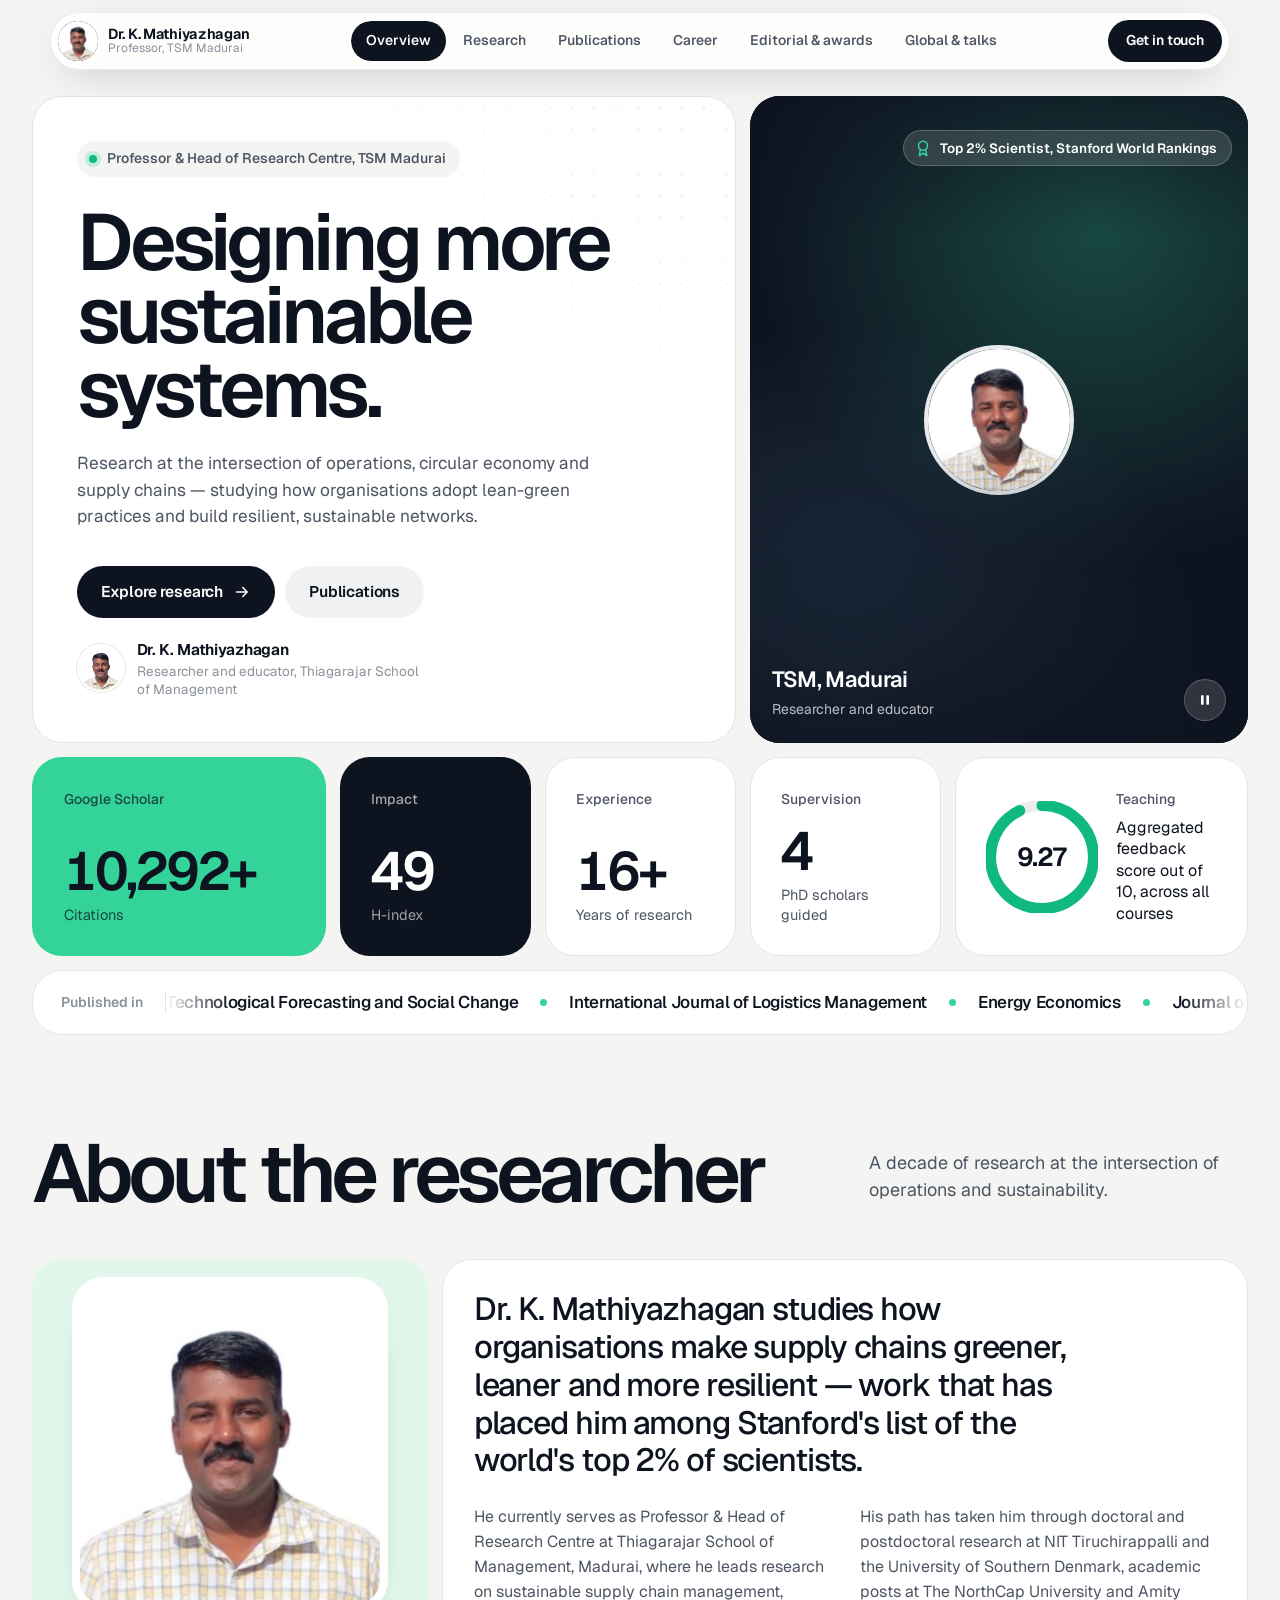
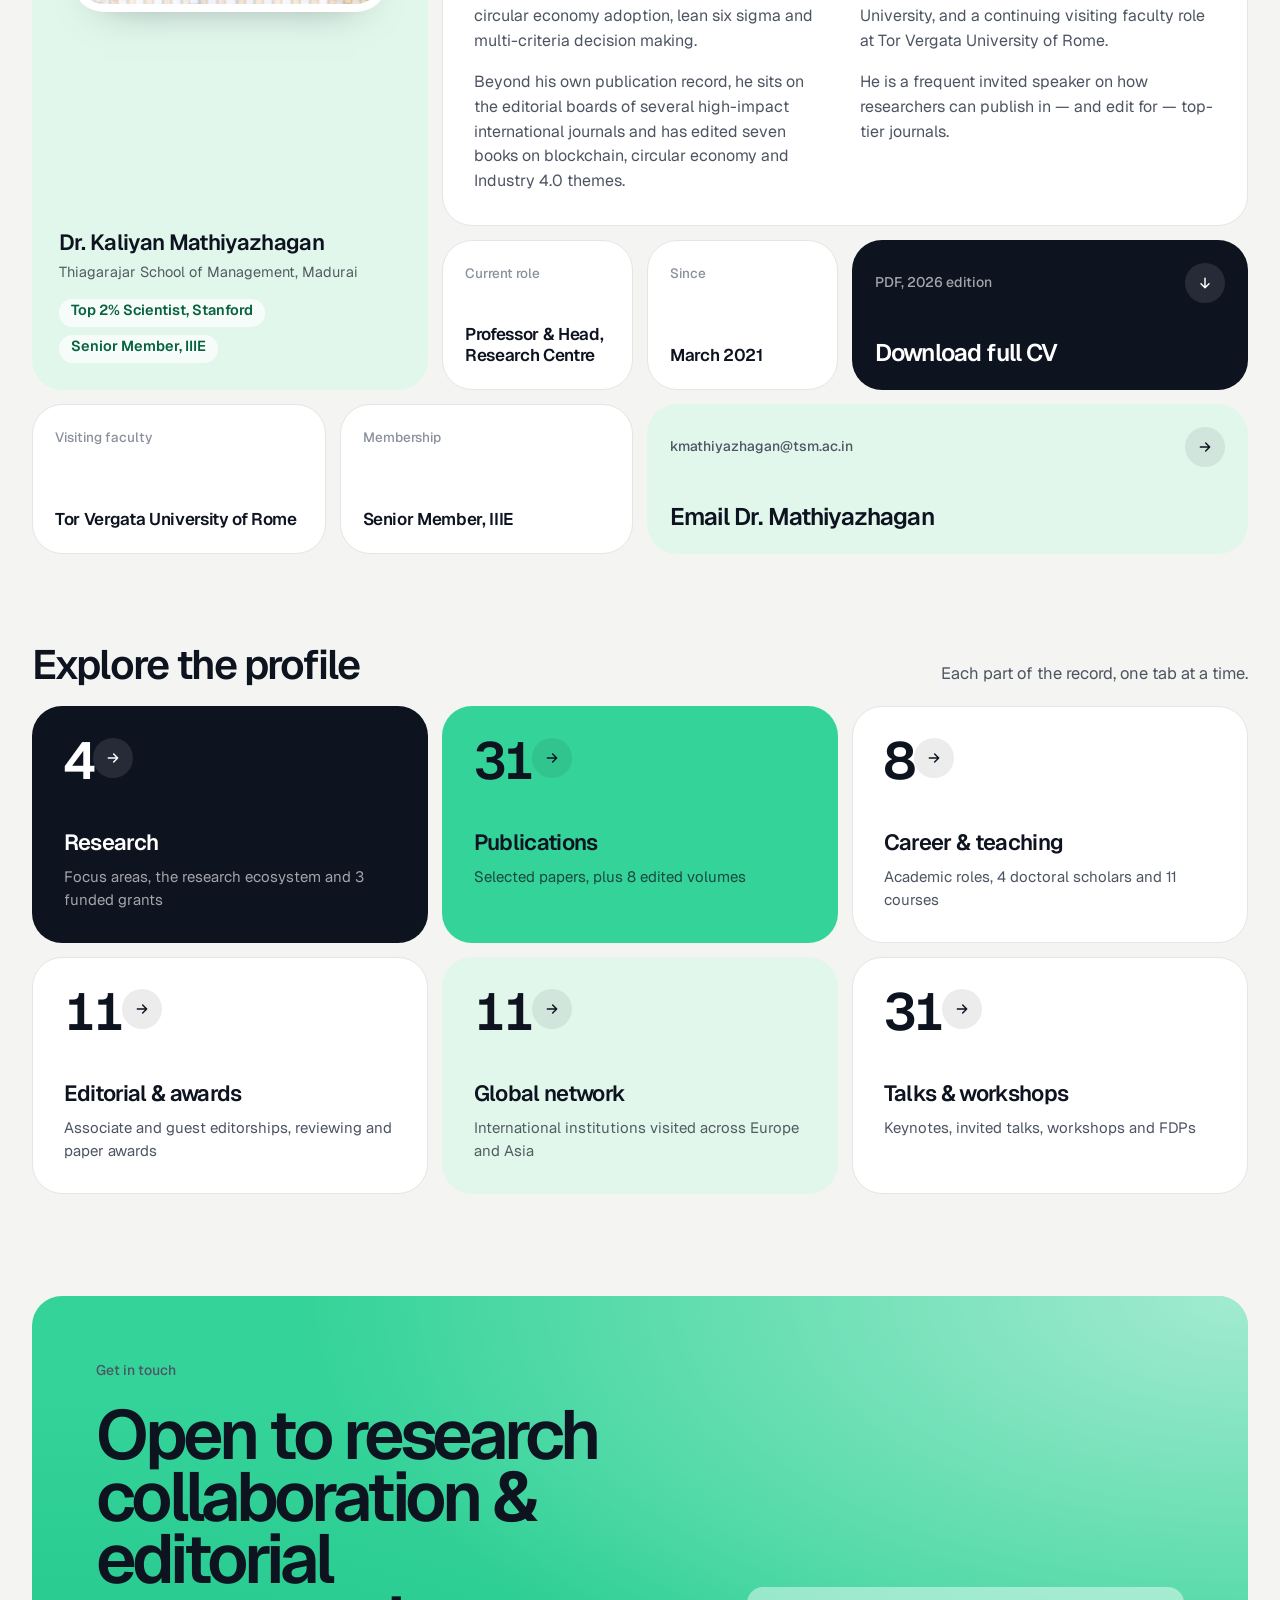
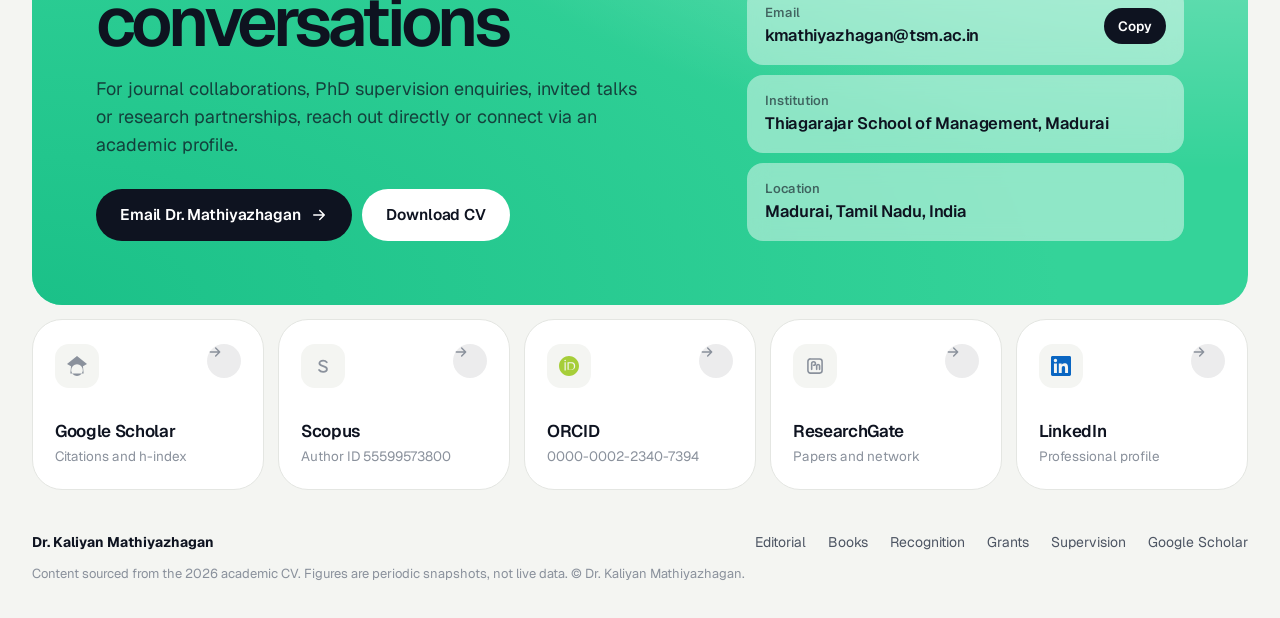
==== commit 7e03f00a: "Refactor video fallback and photo layout styles" ====
--- a/index.html
+++ b/index.html
@@ -134,9 +134,12 @@
 .h-person span{display:block;font-size:13.5px;color:var(--ink-3);max-width:32ch;line-height:1.35;}
 
 .h-video{grid-column:8/13;grid-row:1/3;padding:0;background:var(--ink);border:0;min-height:600px;}
-.h-video .fallback{position:absolute;inset:0;width:100%;height:100%;object-fit:cover;object-position:50% 25%;}
+.h-video .fallback{position:absolute;inset:0;display:flex;align-items:center;justify-content:center;background:radial-gradient(circle at 70% 20%,rgba(52,211,153,.28),transparent 55%),radial-gradient(circle at 20% 90%,rgba(125,211,252,.18),transparent 50%),var(--ink);transition:opacity .6s;}
+.h-video .fallback img{width:150px;height:150px;border-radius:50%;object-fit:cover;object-position:50% 20%;border:4px solid rgba(255,255,255,.9);}
+.h-video.has-media .fallback{opacity:0;}
 .hero-media-item{position:absolute;inset:0;width:100%;height:100%;object-fit:cover;opacity:0;transition:opacity 1s ease;}
-.hero-media-item.active{opacity:1;}
+.hero-media-item.prev{opacity:1;z-index:0;transition:none;}
+.hero-media-item.active{opacity:1;z-index:1;}
 .hero-media-item.kenburns{animation:kenburns 9s ease-in-out forwards;}
 @keyframes kenburns{from{transform:scale(1.08);}to{transform:scale(1);}}
 .h-video::after{content:"";position:absolute;inset:0;z-index:1;background:linear-gradient(180deg,rgba(14,19,32,.55) 0%,rgba(14,19,32,0) 22%,rgba(14,19,32,0) 55%,rgba(14,19,32,.85) 100%);pointer-events:none;}
@@ -200,12 +203,13 @@
 
 /* ---------- Overview ---------- */
 .ov{display:grid;grid-template-columns:repeat(12,minmax(0,1fr));gap:var(--gap);}
-.ov-photo{grid-column:1/5;grid-row:span 2;padding:0;min-height:520px;border:0;background:#DDE3DE;}
-.ov-photo img{position:absolute;inset:0;width:100%;height:100%;object-fit:cover;object-position:50% 18%;}
-.ov-photo::after{content:"";position:absolute;inset:0;background:linear-gradient(180deg,transparent 55%,rgba(14,19,32,.75));}
-.ov-photo .cap{position:absolute;z-index:1;left:24px;right:24px;bottom:22px;color:#fff;}
+.ov-photo{grid-column:1/5;grid-row:span 2;display:flex;flex-direction:column;justify-content:space-between;gap:22px;padding:clamp(18px,2vw,26px);}
+.ov-photo .pf{position:relative;width:100%;max-width:300px;margin:0 auto;aspect-ratio:330/350;border-radius:24px;overflow:hidden;background:#fff;box-shadow:0 0 0 8px #fff,0 20px 40px -24px rgba(14,19,32,.5);}
+.ov-photo .pf img{width:100%;height:100%;object-fit:cover;}
 .ov-photo .cap b{font-size:22px;font-weight:600;letter-spacing:-0.03em;display:block;}
-.ov-photo .cap span{font-size:14px;color:rgba(255,255,255,.75);}
+.ov-photo .cap span{display:block;margin-top:2px;font-size:14.5px;color:rgba(14,19,32,.68);}
+.ov-photo .cap .pills{margin-top:14px;}
+.ov-photo .cap .pill{background:rgba(255,255,255,.7);color:var(--acc-ink);}
 .ov-bio{grid-column:5/13;}
 .lead{font-size:clamp(24px,2.5vw,36px);font-weight:500;letter-spacing:-0.035em;line-height:1.18;max-width:28ch;}
 .bio-cols{margin-top:26px;display:grid;grid-template-columns:1fr 1fr;gap:16px 30px;color:var(--ink-2);font-size:16px;}
@@ -218,14 +222,17 @@
 .ov-cv .v{font-size:24px;font-weight:600;letter-spacing:-0.035em;line-height:1.1;}
 .ov-cv .row{display:flex;justify-content:space-between;align-items:center;}
 .explore{display:grid;grid-template-columns:repeat(3,minmax(0,1fr));gap:var(--gap);}
-.ex{display:flex;flex-direction:column;justify-content:space-between;gap:36px;text-align:left;min-height:210px;transition:transform .35s var(--ease),box-shadow .35s var(--ease);}
+.ex{display:flex;flex-direction:column;justify-content:flex-start;gap:40px;text-align:left;min-height:210px;color:var(--ink);transition:transform .35s var(--ease),box-shadow .35s var(--ease);}
 .ex:hover{transform:translateY(-4px);box-shadow:0 24px 50px -30px rgba(14,19,32,.45);}
 .ex .top{display:flex;justify-content:space-between;align-items:flex-start;}
 .ex .n{font-size:52px;font-weight:600;letter-spacing:-0.055em;line-height:.9;}
 .ex b{display:block;font-size:22px;font-weight:600;letter-spacing:-0.03em;}
-.ex span{display:block;margin-top:4px;font-size:15px;color:var(--ink-2);}
-.tile.dark.ex span{color:rgba(255,255,255,.62);}
-.tile.acc.ex span{color:rgba(14,19,32,.7);}
+.tile.dark.ex{color:#fff;}
+.ex .n{color:inherit;}
+.ex .d{display:block;margin-top:6px;font-size:15px;color:var(--ink-2);max-width:36ch;}
+.tile.dark.ex .d{color:rgba(255,255,255,.62);}
+.tile.acc.ex .d{color:rgba(14,19,32,.72);}
+.tile.mint.ex .d{color:rgba(14,19,32,.68);}
 
 /* ---------- Research ---------- */
 .themes{display:flex;flex-wrap:wrap;gap:10px;}
@@ -497,7 +504,8 @@
   .h-intro,.h-video{grid-column:1/-1;grid-row:auto;min-height:0;}
   .h-video{aspect-ratio:16/11;}
   .p-head{grid-template-columns:1fr;}
-  .ov-photo{grid-column:1/-1;grid-row:auto;min-height:0;aspect-ratio:4/3.4;}
+  .ov-photo{grid-column:1/-1;grid-row:auto;}
+  .ov-photo .pf{max-width:240px;}
   .ov-bio{grid-column:1/-1;}
   .ov-fact{grid-column:span 6;}
   .ov-cv,.ov-cv.w6{grid-column:1/-1;}
@@ -602,7 +610,7 @@
       </div>
 
       <div class="tile h-video rv" style="--d:80ms" id="heroMedia">
-        <img class="fallback" src="portrait.jpg" alt="">
+        <div class="fallback"><img src="portrait.jpg" alt=""></div>
         <div class="stories" id="heroStories"></div>
         <div class="v-badge"><svg viewBox="0 0 24 24" fill="none" stroke="currentColor" stroke-width="2" stroke-linecap="round" stroke-linejoin="round"><circle cx="12" cy="9" r="6"/><path d="M8.5 13.7L7 22l5-3 5 3-1.5-8.3"/></svg><span>Top 2% Scientist<span class="vb-x">, Stanford World Rankings</span></span></div>
         <div class="v-cap">
@@ -649,9 +657,9 @@
     <div class="ph-r"><p>A decade of research at the intersection of operations and sustainability.</p></div>
   </div>
   <div class="ov">
-    <div class="tile ov-photo rv">
-      <img src="portrait.jpg" alt="Portrait of Dr. Kaliyan Mathiyazhagan">
-      <div class="cap"><b>Dr. Kaliyan Mathiyazhagan</b><span>Thiagarajar School of Management, Madurai</span></div>
+    <div class="tile mint ov-photo rv">
+      <div class="pf"><img src="portrait.jpg" width="330" height="350" alt="Portrait of Dr. Kaliyan Mathiyazhagan"></div>
+      <div class="cap"><b>Dr. Kaliyan Mathiyazhagan</b><span>Thiagarajar School of Management, Madurai</span><div class="pills"><span class="pill">Top 2% Scientist, Stanford</span><span class="pill">Senior Member, IIIE</span></div></div>
     </div>
     <div class="tile ov-bio rv" style="--d:60ms">
       <p class="lead">Dr. K. Mathiyazhagan studies how organisations make supply chains greener, leaner and more resilient — work that has placed him among Stanford's list of the world's top 2% of scientists.</p>
@@ -1155,7 +1163,7 @@
     const before = mount.querySelector('.stories');
     const els = media.map(m => {
       let el;
-      if(m.type === 'video'){ el = document.createElement('video'); el.src=m.src; el.muted=true; el.playsInline=true; el.setAttribute('playsinline',''); el.preload='auto'; }
+      if(m.type === 'video'){ el = document.createElement('video'); el.src=m.src; el.muted=true; el.playsInline=true; el.setAttribute('playsinline',''); el.preload='auto'; el.loop = media.length === 1; }
       else { el = document.createElement('img'); el.src=m.src; el.alt=''; }
       el.className = 'hero-media-item';
       mount.insertBefore(el, before);
@@ -1182,16 +1190,36 @@
       raf = requestAnimationFrame(loop);
     }
     function next(){ goTo((cur+1) % els.length); }
+    let prevTimer = null;
     function goTo(idx){
       cancelAnimationFrame(raf);
+      const prevIdx = cur, first = !mount.classList.contains('has-media');
       cur = idx;
+      clearTimeout(prevTimer);
+      els.forEach(el => el.classList.remove('prev'));
       els.forEach((el,i) => {
-        el.classList.toggle('active', i===idx);
-        el.classList.remove('kenburns');
-        if(el.tagName === 'VIDEO'){ if(i===idx){ el.currentTime = 0; if(!paused) el.play().catch(()=>{}); } else el.pause(); }
+        if(i === idx) return;
+        if(i === prevIdx && !first && prevIdx !== idx){ el.classList.add('prev'); }   // keep the outgoing clip visible underneath
+        else if(el.tagName === 'VIDEO') el.pause();
+        el.classList.remove('active','kenburns');
       });
+      const el = els[idx];
+      el.classList.remove('active');
+      const reveal = () => { el.classList.add('active'); mount.classList.add('has-media'); };
+      if(el.tagName === 'VIDEO'){
+        el.currentTime = 0;
+        if(!paused) el.play().catch(()=>{});
+        // only fade in once the first frame is actually ready, so nothing flashes through
+        if(el.readyState >= 2) requestAnimationFrame(reveal);
+        else { const on = () => { el.removeEventListener('loadeddata', on); reveal(); }; el.addEventListener('loadeddata', on); setTimeout(reveal, 900); }
+      } else {
+        requestAnimationFrame(reveal);
+        if(!RM){ void el.offsetWidth; el.classList.add('kenburns'); }
+      }
+      prevTimer = setTimeout(() => {
+        els.forEach((e,i) => { if(e.classList.contains('prev')){ e.classList.remove('prev'); if(e.tagName==='VIDEO') e.pause(); } });
+      }, 1200);
       bars.forEach((b,i) => { b.classList.toggle('done', i < idx); b.firstChild.style.width = i < idx ? '100%' : '0%'; });
-      if(els[idx].tagName === 'IMG' && !RM){ void els[idx].offsetWidth; els[idx].classList.add('kenburns'); }
       imgElapsed = 0; imgStart = performance.now();
       if(els.length > 1 && !paused) raf = requestAnimationFrame(loop);
     }
@@ -1246,7 +1274,7 @@
   {go:'global', n:talks.length, b:'Talks & workshops', s:'Keynotes, invited talks, workshops and FDPs', cls:'', to:'talks'},
 ].map((x,i) => `<button class="tile ${x.cls} ex rv" style="--d:${i*50}ms" ${x.to?`data-to="${x.to}"`:`data-go="${x.go}"`} data-tabfor="${x.go}">
   <div class="top"><span class="n num">${x.n}</span><span class="arrow-ico">${ICON.arrow}</span></div>
-  <div><b>${x.b}</b><span>${x.s}</span></div></button>`).join('');
+  <div><b>${x.b}</b><span class="d">${x.s}</span></div></button>`).join('');
 $$('#exploreGrid [data-to]').forEach(b => b.addEventListener('click', () => showTab(b.dataset.tabfor, {scrollTo:b.dataset.to})));
 
 /* ============ RESEARCH ============ */
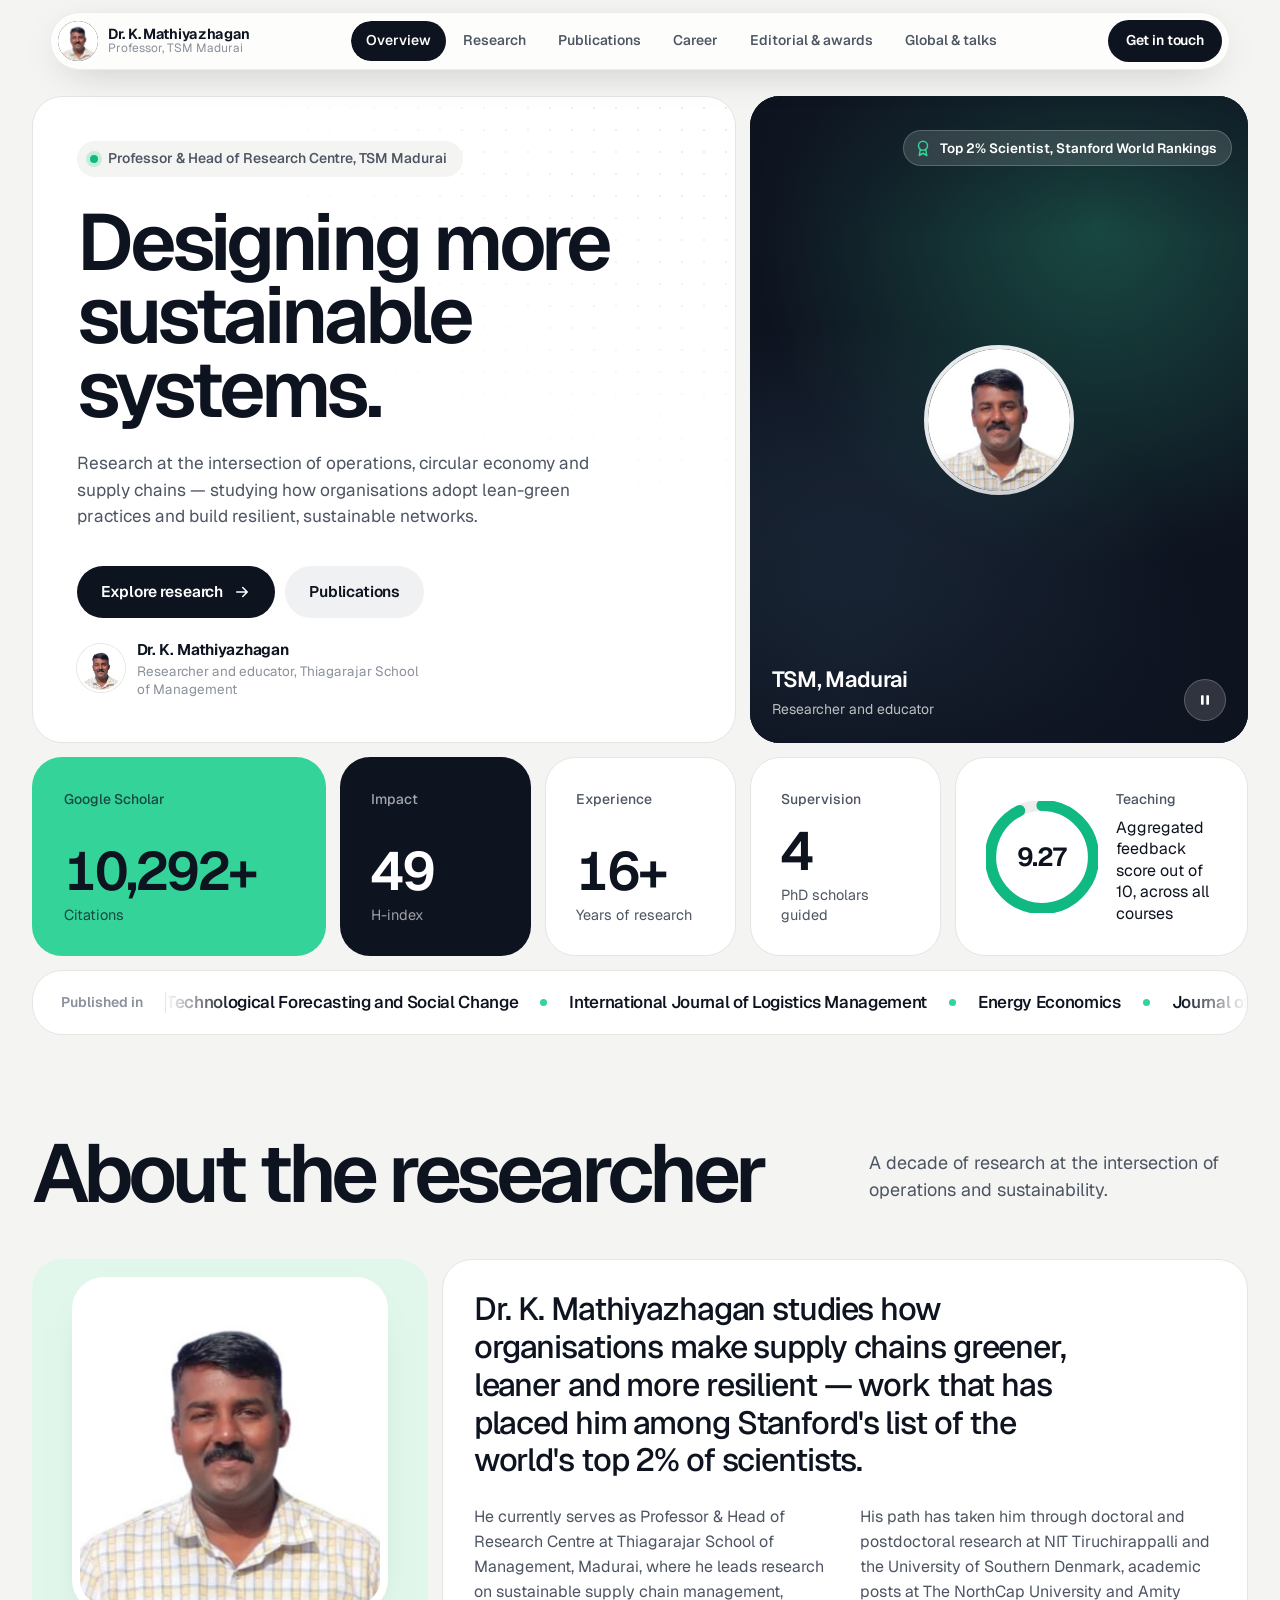
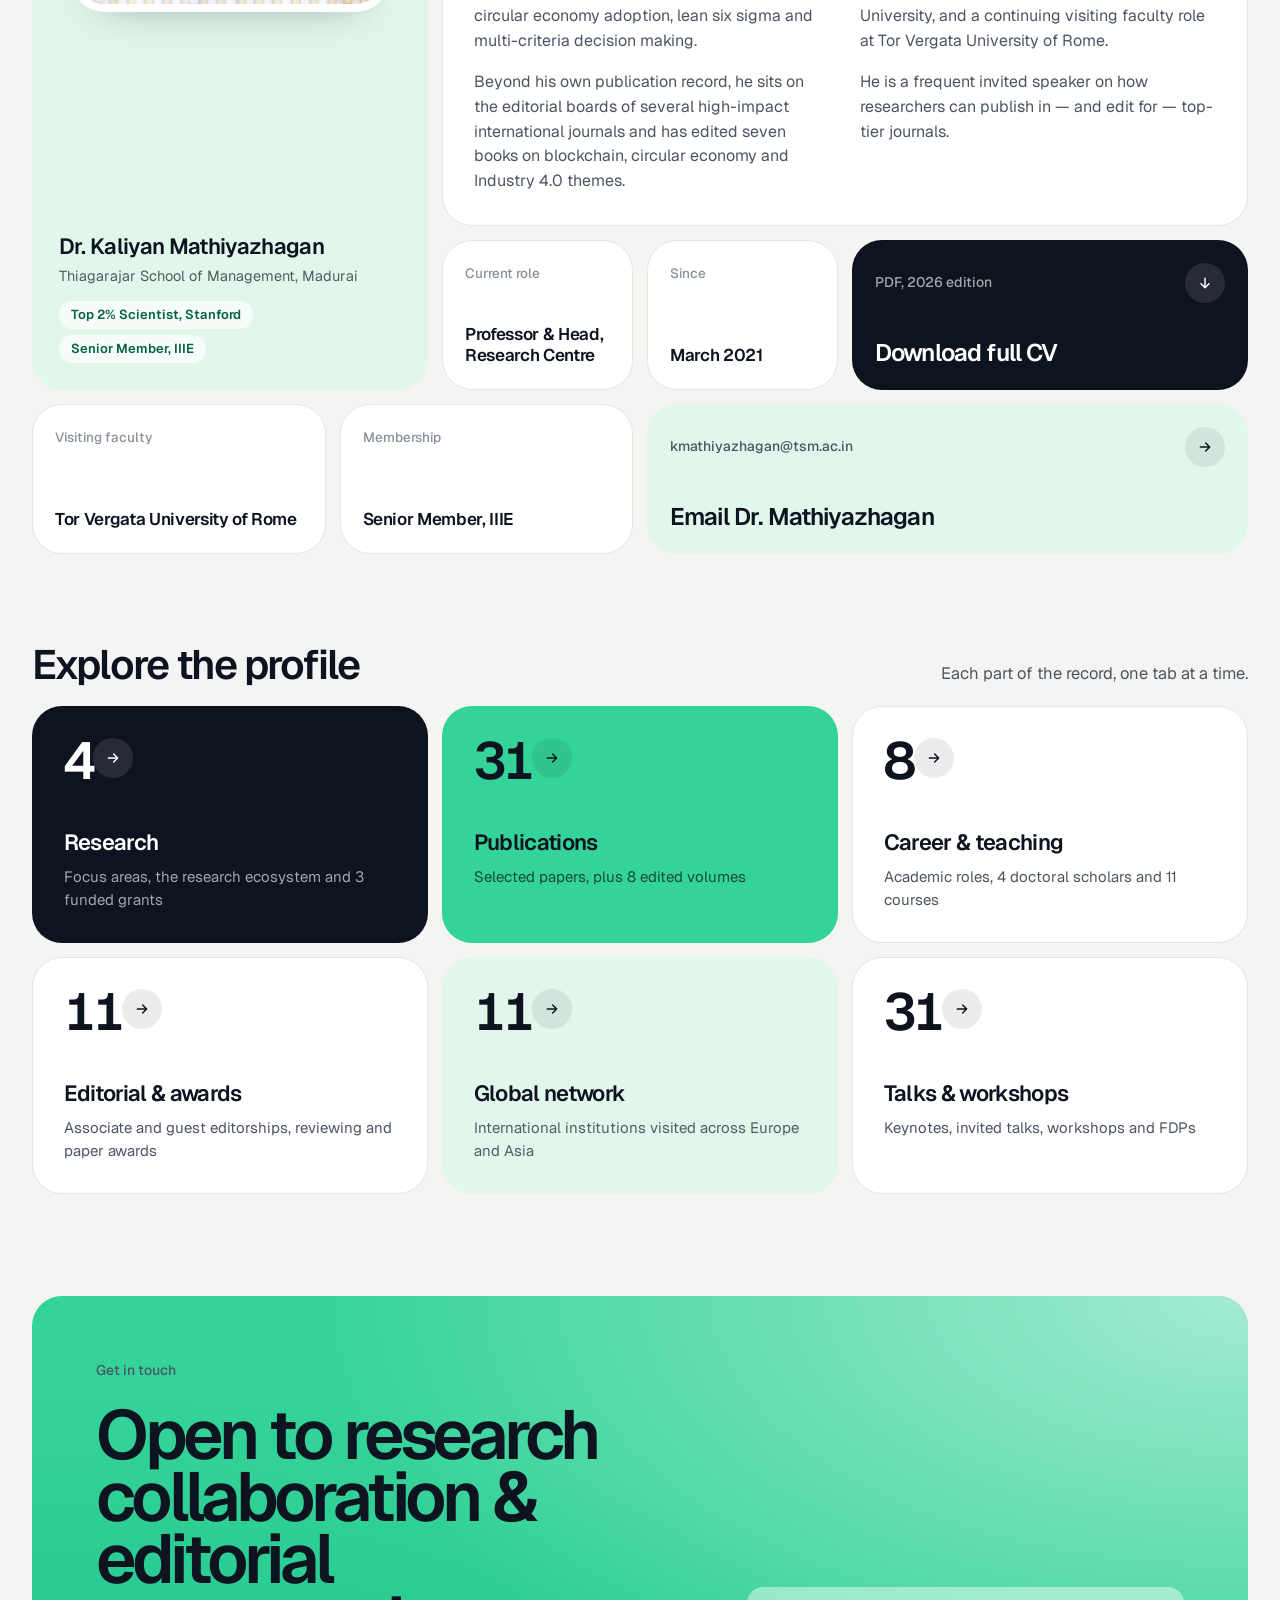
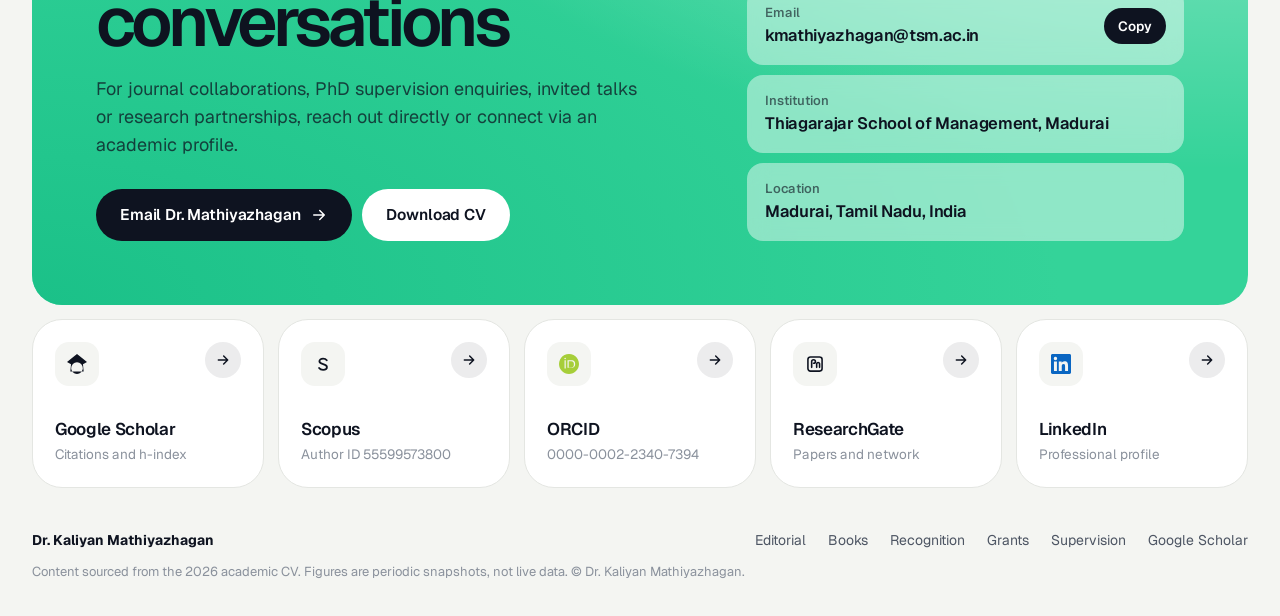
==== commit 24117657: "Refactor styles and improve responsiveness Updated styles for status and arrow icon elements, added " ====
--- a/index.html
+++ b/index.html
@@ -121,8 +121,8 @@
 .bento{display:grid;grid-template-columns:repeat(12,minmax(0,1fr));gap:var(--gap);}
 .h-intro{grid-column:1/8;grid-row:1/3;display:flex;flex-direction:column;justify-content:space-between;min-height:600px;padding:clamp(24px,3.4vw,48px);}
 .h-intro::after{content:"";position:absolute;inset:0;z-index:-1;background-image:radial-gradient(rgba(14,19,32,.09) 1px,transparent 1.2px);background-size:22px 22px;mask-image:radial-gradient(ellipse at 100% 0%,#000 0%,transparent 55%);-webkit-mask-image:radial-gradient(ellipse at 100% 0%,#000 0%,transparent 55%);}
-.status{display:inline-flex;align-items:center;gap:10px;height:36px;padding:0 14px 0 12px;border-radius:999px;background:var(--bg);font-size:14px;font-weight:550;color:var(--ink-2);width:max-content;max-width:100%;}
-.status i{width:8px;height:8px;border-radius:50%;background:var(--acc-2);box-shadow:0 0 0 4px rgba(52,211,153,.25);animation:pulse 2.4s infinite;}
+.status{display:inline-flex;align-items:center;gap:10px;min-height:36px;padding:8px 16px 8px 13px;line-height:1.3;border-radius:18px;background:var(--bg);font-size:14px;font-weight:550;color:var(--ink-2);width:max-content;max-width:100%;}
+.status i{flex-shrink:0;width:8px;height:8px;border-radius:50%;background:var(--acc-2);box-shadow:0 0 0 4px rgba(52,211,153,.25);animation:pulse 2.4s infinite;}
 @keyframes pulse{0%,100%{box-shadow:0 0 0 4px rgba(52,211,153,.25);}50%{box-shadow:0 0 0 8px rgba(52,211,153,0);}}
 .h-intro h1{margin-top:28px;font-size:clamp(46px,6.2vw,92px);font-weight:600;letter-spacing:-0.055em;line-height:.93;max-width:11ch;}
 .h-sub{margin-top:24px;font-size:clamp(17px,1.35vw,19.5px);color:var(--ink-2);max-width:48ch;line-height:1.55;}
@@ -172,7 +172,7 @@
 .ring .trk{fill:none;stroke:rgba(14,19,32,.08);stroke-width:10;}
 .ring .bar{fill:none;stroke:var(--acc-2);stroke-width:10;stroke-linecap:round;stroke-dasharray:289;stroke-dashoffset:289;transition:stroke-dashoffset 1.6s var(--ease);}
 .ring b{position:absolute;inset:0;display:grid;place-items:center;font-size:26px;font-weight:650;letter-spacing:-0.04em;}
-.arrow-ico{width:40px;height:40px;border-radius:50%;display:grid;place-items:center;background:rgba(14,19,32,.08);transition:transform .35s var(--ease),background .2s;}
+.arrow-ico{width:40px;height:40px;flex-shrink:0;border-radius:50%;display:grid !important;place-items:center;margin:0 !important;background:rgba(14,19,32,.08);transition:transform .35s var(--ease),background .2s;}
 .arrow-ico svg{width:16px;height:16px;}
 .tile.dark .arrow-ico{background:rgba(255,255,255,.1);}
 a.tile:hover .arrow-ico, button.tile:hover .arrow-ico{transform:rotate(-45deg);background:var(--acc);color:var(--ink);}
@@ -207,7 +207,7 @@
 .ov-photo .pf{position:relative;width:100%;max-width:300px;margin:0 auto;aspect-ratio:330/350;border-radius:24px;overflow:hidden;background:#fff;box-shadow:0 0 0 8px #fff,0 20px 40px -24px rgba(14,19,32,.5);}
 .ov-photo .pf img{width:100%;height:100%;object-fit:cover;}
 .ov-photo .cap b{font-size:22px;font-weight:600;letter-spacing:-0.03em;display:block;}
-.ov-photo .cap span{display:block;margin-top:2px;font-size:14.5px;color:rgba(14,19,32,.68);}
+.ov-photo .cap .sub{display:block;margin-top:2px;font-size:14.5px;color:rgba(14,19,32,.68);}
 .ov-photo .cap .pills{margin-top:14px;}
 .ov-photo .cap .pill{background:rgba(255,255,255,.7);color:var(--acc-ink);}
 .ov-bio{grid-column:5/13;}
@@ -237,7 +237,7 @@
 /* ---------- Research ---------- */
 .themes{display:flex;flex-wrap:wrap;gap:10px;}
 .theme{height:56px;padding:0 24px;display:inline-flex;align-items:center;border-radius:999px;background:var(--tile);border:1px solid var(--line);font-size:clamp(16px,1.5vw,19px);font-weight:550;letter-spacing:-0.02em;transition:background .25s,color .25s,border-color .25s;}
-.theme:hover{background:var(--ink);color:#fff;border-color:var(--ink);}
+@media (hover:hover){.theme:hover{background:var(--ink);color:#fff;border-color:var(--ink);}}
 .feat-grid{display:grid;grid-template-columns:repeat(2,minmax(0,1fr));gap:var(--gap);}
 .feat{min-height:250px;display:flex;flex-direction:column;justify-content:space-between;gap:30px;transition:transform .35s var(--ease);}
 .feat:hover{transform:translateY(-4px);}
@@ -477,12 +477,17 @@
 .prof .lg{width:44px;height:44px;border-radius:14px;background:var(--bg);display:grid;place-items:center;}
 .prof .lg svg{width:20px;height:20px;}
 .prof b{font-size:17px;font-weight:600;letter-spacing:-0.02em;}
-.prof span{display:block;font-size:13.5px;color:var(--ink-3);margin-top:2px;}
+.prof .sub{display:block;font-size:13.5px;color:var(--ink-3);margin-top:2px;}
+.prof .arrow-ico{width:36px;height:36px;}
 footer{padding:28px 0 calc(34px + env(safe-area-inset-bottom,0px));}
 .foot{display:flex;justify-content:space-between;align-items:center;gap:16px 28px;flex-wrap:wrap;font-size:14px;color:var(--ink-2);}
 .foot nav{display:flex;flex-wrap:wrap;gap:6px 22px;}
 .foot nav a:hover{color:var(--ink);}
 .foot-note{margin-top:10px;font-size:13px;color:var(--ink-3);}
+.to-top{position:fixed;z-index:120;left:calc(16px + env(safe-area-inset-left,0px));bottom:calc(16px + env(safe-area-inset-bottom,0px));width:52px;height:52px;border-radius:50%;background:var(--ink);color:#fff;display:grid;place-items:center;box-shadow:0 12px 30px -10px rgba(14,19,32,.55);opacity:0;transform:translateY(16px) scale(.9);pointer-events:none;transition:opacity .3s,transform .35s var(--ease),background .2s;}
+.to-top.on{opacity:1;transform:none;pointer-events:auto;}
+.to-top:hover{background:#1E2638;}
+.to-top svg{width:20px;height:20px;}
 .toast{position:fixed;left:50%;bottom:calc(24px + env(safe-area-inset-bottom,0px));transform:translate(-50%,20px);opacity:0;background:var(--ink);color:#fff;padding:12px 18px;border-radius:999px;font-size:14.5px;font-weight:550;transition:opacity .3s,transform .3s var(--ease);z-index:200;pointer-events:none;}
 .toast.on{opacity:1;transform:translate(-50%,0);}
 
@@ -525,6 +530,21 @@
   .map-tile{grid-template-columns:1fr;}
   .map-side{border-right:0;border-bottom:1px solid rgba(255,255,255,.08);}
 }
+@media (max-width:760px){
+  html{scroll-padding-top:84px;}
+  .nav{flex-wrap:nowrap;border-radius:999px;gap:8px;padding:6px;}
+  .tabs{display:none;}
+  .brand{margin-right:auto;min-width:0;}
+  .brand-txt{min-width:0;}
+  .brand-txt b,.brand-txt span{overflow:hidden;text-overflow:ellipsis;}
+  .brand-txt span{display:block;}
+  .nav-cta{display:inline-flex !important;height:40px;padding:0 16px;}
+  .hero{padding-top:calc(84px + env(safe-area-inset-top,0px));}
+  .panel[hidden]{display:block;}
+  .panel.enter{animation:none;}
+  .panel + .panel{margin-top:clamp(72px,18vw,110px);padding-top:clamp(48px,12vw,72px);border-top:1px solid var(--line);}
+  .status{font-size:13.5px;}
+}
 @media (max-width:720px){
   body{font-size:16px;}
   :root{--gap:10px;}
@@ -549,6 +569,9 @@
   .pub .yr{grid-column:1/-1;padding:0;margin-bottom:-8px;}
   .pub-more .in{margin-left:12px;}
   .books{grid-template-columns:repeat(2,minmax(0,1fr));}
+  .cover{aspect-ratio:3/4.6;padding:16px 14px 14px 22px;gap:10px;}
+  .cover .ct{font-size:15px;line-height:1.15;}
+  .cover .cp{font-size:11.5px;}
   .eco-svg{display:none;}
   .eco-mobile{display:block;margin-top:14px;}
   .guest{grid-template-columns:1fr;}
@@ -659,7 +682,7 @@
   <div class="ov">
     <div class="tile mint ov-photo rv">
       <div class="pf"><img src="portrait.jpg" width="330" height="350" alt="Portrait of Dr. Kaliyan Mathiyazhagan"></div>
-      <div class="cap"><b>Dr. Kaliyan Mathiyazhagan</b><span>Thiagarajar School of Management, Madurai</span><div class="pills"><span class="pill">Top 2% Scientist, Stanford</span><span class="pill">Senior Member, IIIE</span></div></div>
+      <div class="cap"><b>Dr. Kaliyan Mathiyazhagan</b><span class="sub">Thiagarajar School of Management, Madurai</span><div class="pills"><span class="pill">Top 2% Scientist, Stanford</span><span class="pill">Senior Member, IIIE</span></div></div>
     </div>
     <div class="tile ov-bio rv" style="--d:60ms">
       <p class="lead">Dr. K. Mathiyazhagan studies how organisations make supply chains greener, leaner and more resilient — work that has placed him among Stanford's list of the world's top 2% of scientists.</p>
@@ -894,6 +917,7 @@
     <p class="foot-note">Content sourced from the 2026 academic CV. Figures are periodic snapshots, not live data. © Dr. Kaliyan Mathiyazhagan.</p>
   </div>
 </footer>
+<button class="to-top" id="toTop" aria-label="Back to top"><svg viewBox="0 0 24 24" fill="none" stroke="currentColor" stroke-width="2.2" stroke-linecap="round" stroke-linejoin="round"><path d="M12 19V5M6 11l6-6 6 6"/></svg></button>
 <div class="toast" id="toast" role="status" aria-live="polite"></div>
 
 <script>
@@ -1094,8 +1118,17 @@
   ind.style.left = t.offsetLeft + 'px';
   ind.style.width = t.offsetWidth + 'px';
 }
+const mobileMQ = window.matchMedia('(max-width:760px)');
+const isMobile = () => mobileMQ.matches;
 function showTab(id, {scrollTo=null, update=true, scroll=true} = {}){
   if(!TABS.includes(id)) id = 'overview';
+  if(isMobile()){
+    currentTab = id;
+    observeReveals();
+    if(update) history.replaceState(null, '', '#' + (scrollTo || id));
+    if(scroll){ const target = document.getElementById(scrollTo || ('tab-' + id)); requestAnimationFrame(() => target && target.scrollIntoView({behavior: RM?'auto':'smooth', block:'start'})); }
+    return;
+  }
   const changed = id !== currentTab;
   currentTab = id;
   $$('.tab').forEach(t => t.setAttribute('aria-selected', String(t.dataset.tab === id)));
@@ -1480,7 +1513,7 @@
 })();
 
 /* ============ CONTACT ============ */
-$('#profiles').innerHTML = profileLinks.map((p,i) => `<a class="tile prof rv" style="--d:${i*50}ms" href="${p.u}" target="_blank" rel="noopener"><div class="top"><span class="lg">${p.i}</span><span class="arrow-ico" style="width:34px;height:34px">${ICON.arrow}</span></div><div><b>${p.n}</b><span>${p.s}</span></div></a>`).join('');
+$('#profiles').innerHTML = profileLinks.map((p,i) => `<a class="tile prof rv" style="--d:${i*50}ms" href="${p.u}" target="_blank" rel="noopener"><div class="top"><span class="lg">${p.i}</span><span class="arrow-ico">${ICON.arrow}</span></div><div><b>${p.n}</b><span class="sub">${p.s}</span></div></a>`).join('');
 $('#copyEmail').addEventListener('click', async () => {
   try{ await navigator.clipboard.writeText('kmathiyazhagan@tsm.ac.in'); toast('Email address copied'); }
   catch(e){ toast('kmathiyazhagan@tsm.ac.in'); }
@@ -1494,6 +1527,13 @@
   else if(id === 'contact') setTimeout(()=>$('#contact').scrollIntoView(), 50);
   moveIndicator();
   observeReveals();
+  // leaving mobile: make sure only the current tab is visible and the indicator is right
+  mobileMQ.addEventListener ? mobileMQ.addEventListener('change', () => { if(!isMobile()){ const c=currentTab; currentTab=''; showTab(c,{update:false,scroll:false}); } else observeReveals(); }) : null;
+  // back-to-top button
+  const tt = $('#toTop');
+  const onScroll = () => tt.classList.toggle('on', window.scrollY > 700);
+  window.addEventListener('scroll', onScroll, {passive:true}); onScroll();
+  tt.addEventListener('click', () => { window.scrollTo({top:0, behavior: RM?'auto':'smooth'}); history.replaceState(null,'',location.pathname); });
   // arcs + eco lines animate when their tiles come into view (handled by .rv → .in)
 })();
 </script>
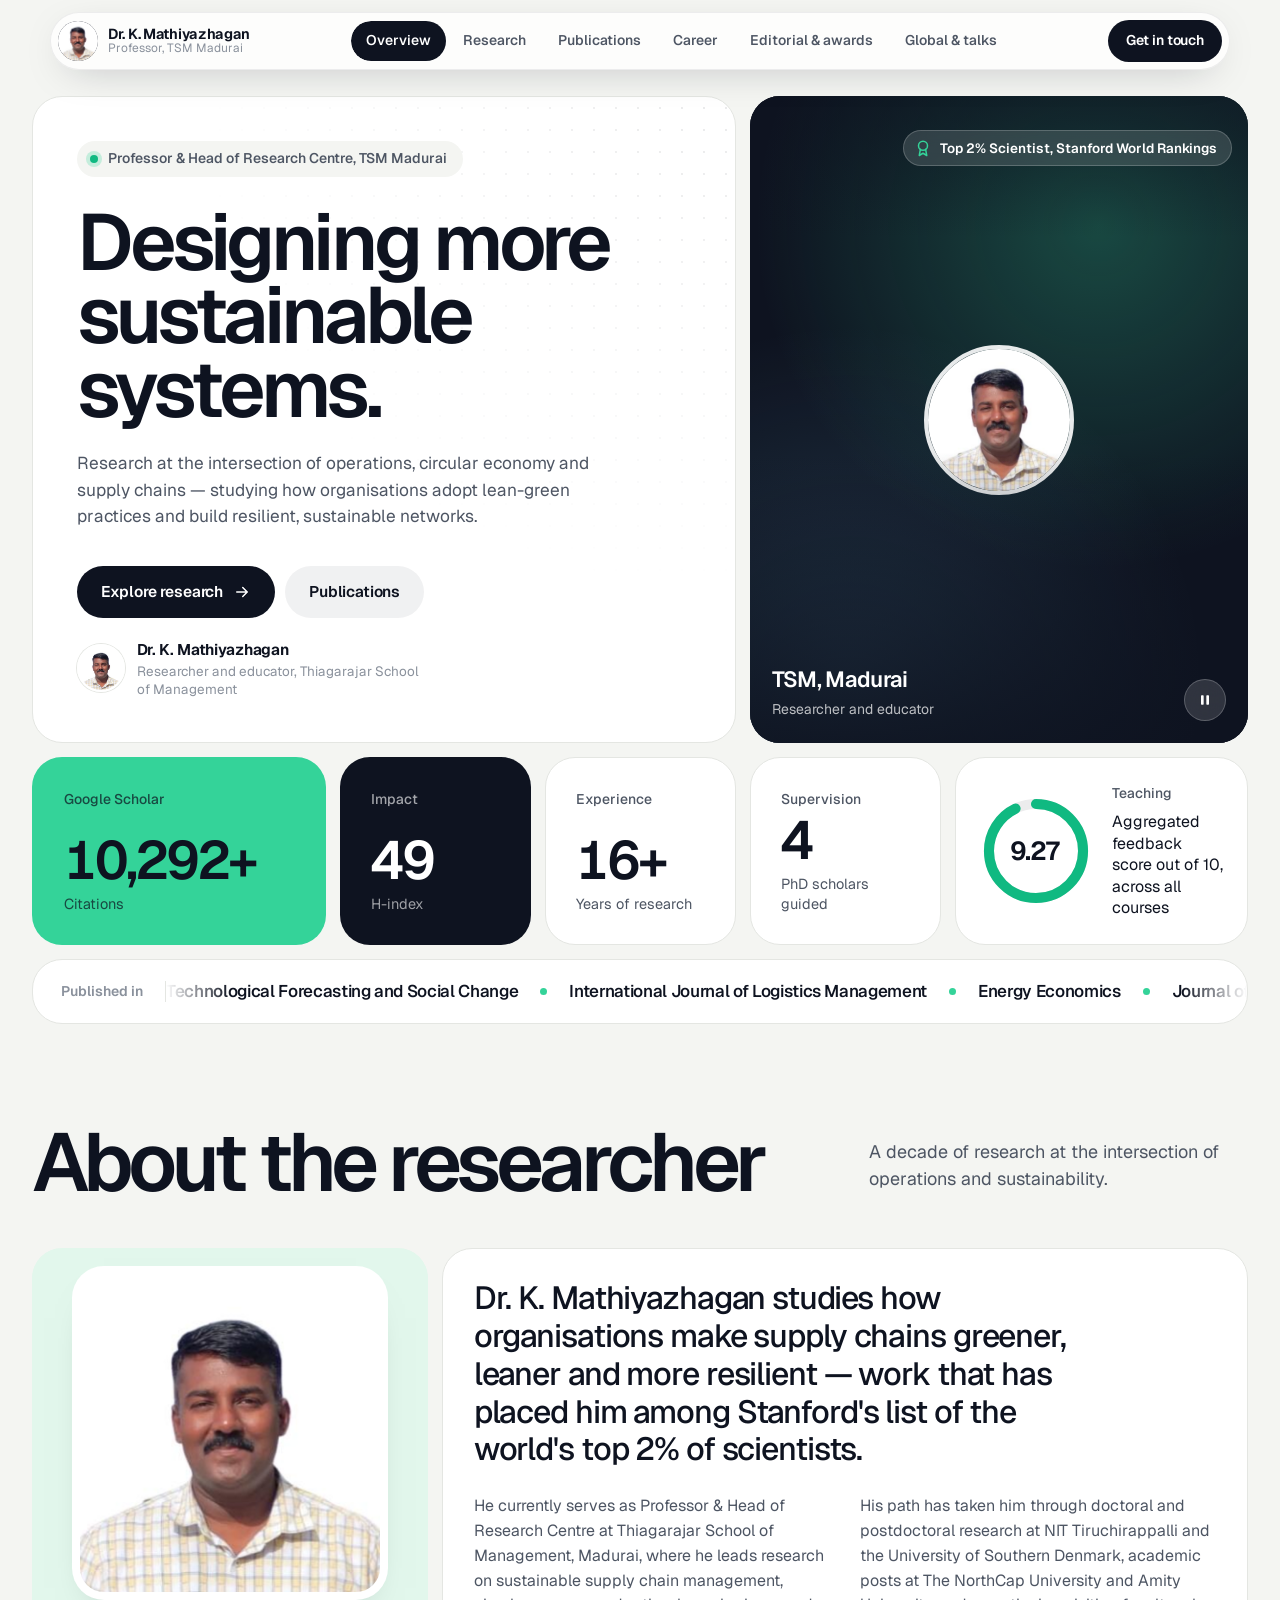
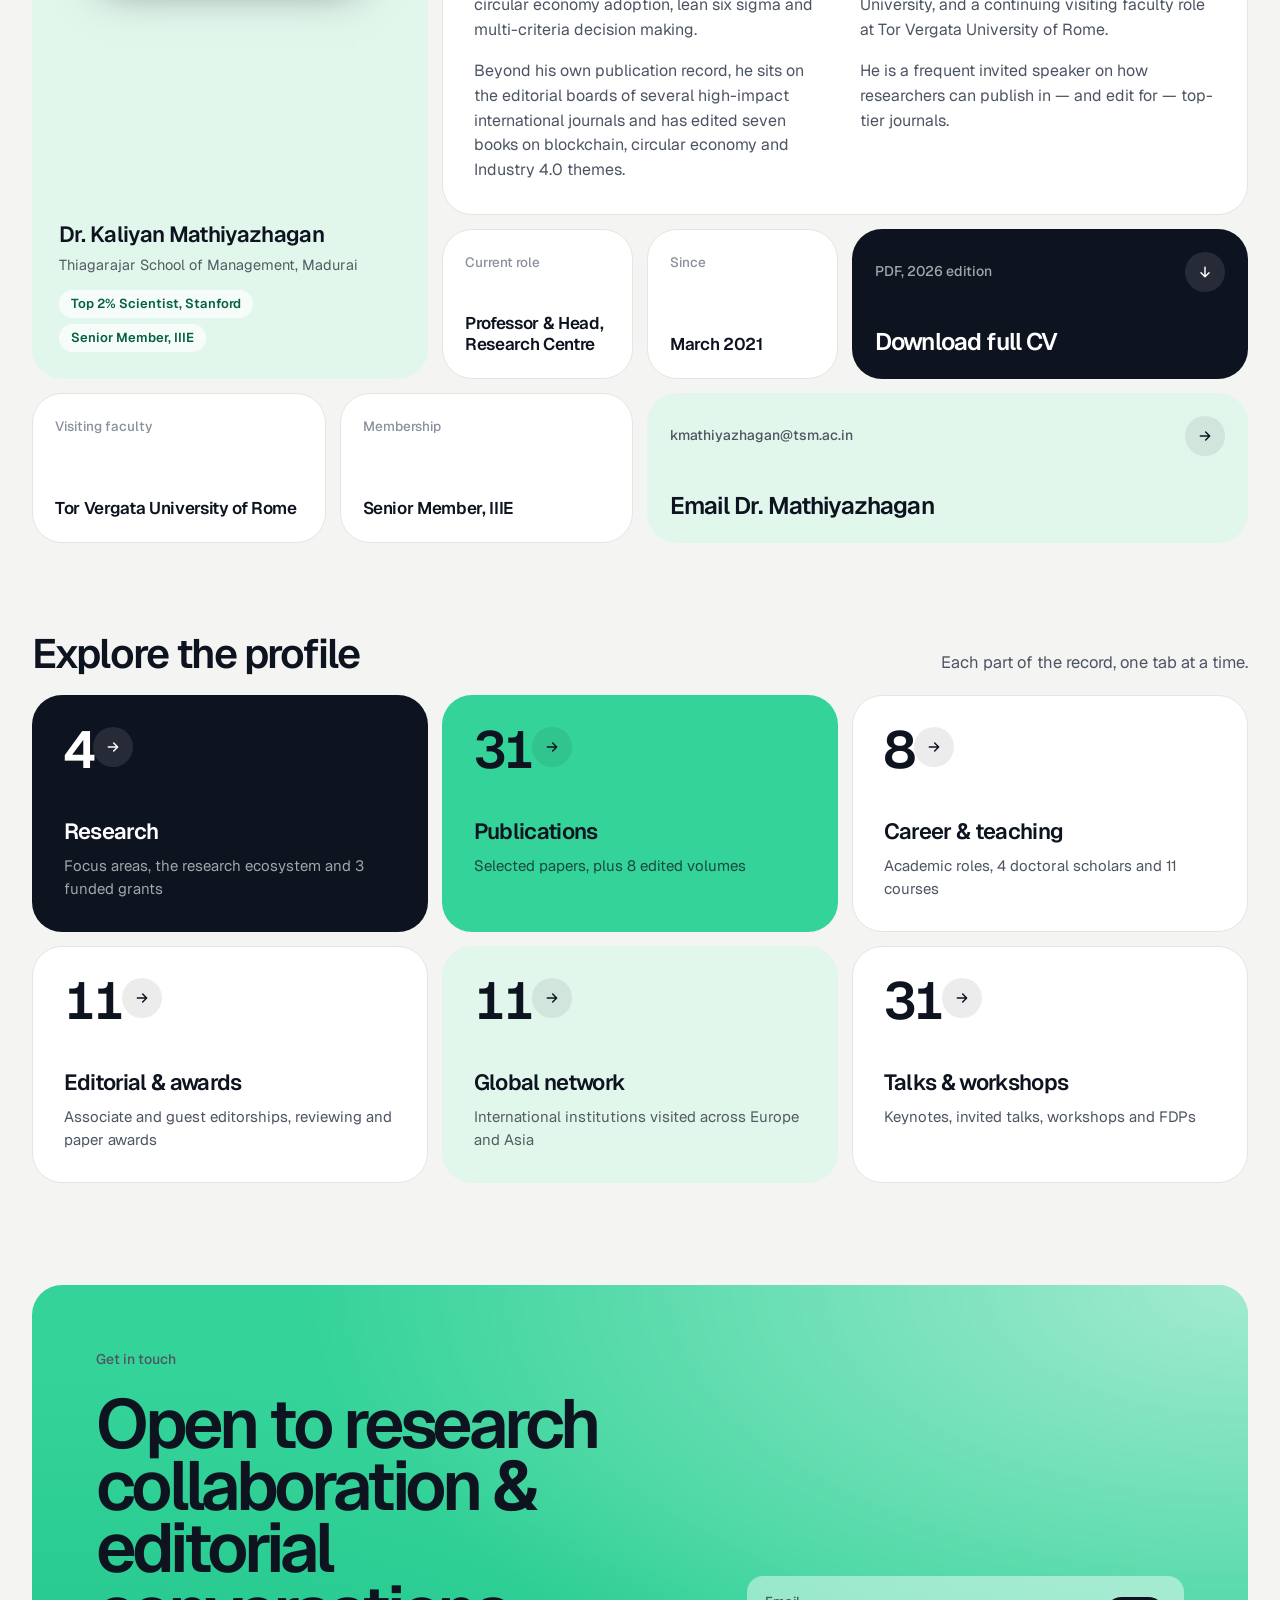
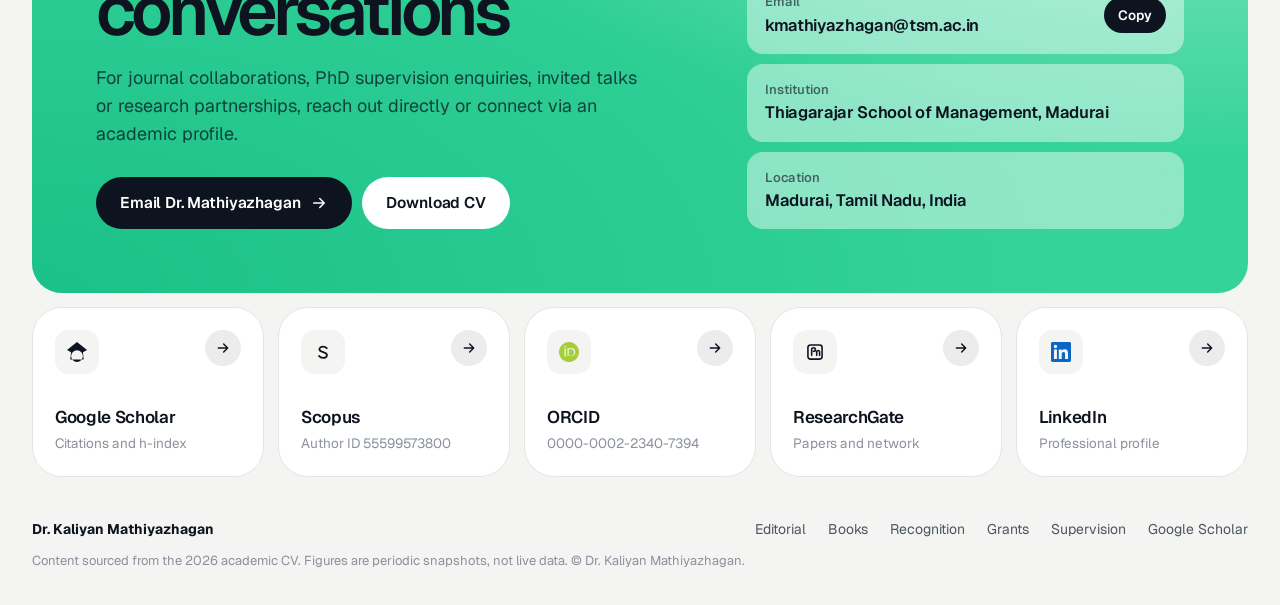
==== commit f71bb633: "Update index.html" ====
--- a/index.html
+++ b/index.html
@@ -135,7 +135,11 @@
 
 .h-video{grid-column:8/13;grid-row:1/3;padding:0;background:var(--ink);border:0;min-height:600px;}
 .h-video .fallback{position:absolute;inset:0;display:flex;align-items:center;justify-content:center;background:radial-gradient(circle at 70% 20%,rgba(52,211,153,.28),transparent 55%),radial-gradient(circle at 20% 90%,rgba(125,211,252,.18),transparent 50%),var(--ink);transition:opacity .6s;}
-.h-video .fallback img{width:150px;height:150px;border-radius:50%;object-fit:cover;object-position:50% 20%;border:4px solid rgba(255,255,255,.9);}
+.h-video .fallback img{width:150px;height:150px;border-radius:50%;object-fit:cover;object-position:50% 20%;border:4px solid rgba(255,255,255,.9);opacity:0;transition:opacity .5s;}
+.h-video.no-media .fallback img{opacity:1;}
+.h-video .fallback::after{content:"";position:absolute;width:44px;height:44px;border-radius:50%;border:3px solid rgba(255,255,255,.18);border-top-color:var(--acc);animation:spin .9s linear infinite;}
+.h-video.no-media .fallback::after{display:none;}
+@keyframes spin{to{transform:rotate(360deg);}}
 .h-video.has-media .fallback{opacity:0;}
 .hero-media-item{position:absolute;inset:0;width:100%;height:100%;object-fit:cover;opacity:0;transition:opacity 1s ease;}
 .hero-media-item.prev{opacity:1;z-index:0;transition:none;}
@@ -166,11 +170,11 @@
 .s-h{grid-column:span 2;}
 .s-y{grid-column:span 2;}
 .s-p{grid-column:span 2;}
-.s-t{grid-column:span 3;flex-direction:row;align-items:center;gap:18px;}
+.s-t{grid-column:span 3;flex-direction:row;align-items:center;gap:20px;padding:24px;}
 .s-t .ring{width:112px;height:112px;flex-shrink:0;position:relative;}
 .ring svg{width:100%;height:100%;transform:rotate(-90deg);}
-.ring .trk{fill:none;stroke:rgba(14,19,32,.08);stroke-width:10;}
-.ring .bar{fill:none;stroke:var(--acc-2);stroke-width:10;stroke-linecap:round;stroke-dasharray:289;stroke-dashoffset:289;transition:stroke-dashoffset 1.6s var(--ease);}
+.ring .trk{fill:none;stroke:rgba(14,19,32,.08);stroke-width:9;}
+.ring .bar{fill:none;stroke:var(--acc-2);stroke-width:9;stroke-linecap:round;stroke-dasharray:263.9;stroke-dashoffset:263.9;transition:stroke-dashoffset 1.6s var(--ease);}
 .ring b{position:absolute;inset:0;display:grid;place-items:center;font-size:26px;font-weight:650;letter-spacing:-0.04em;}
 .arrow-ico{width:40px;height:40px;flex-shrink:0;border-radius:50%;display:grid !important;place-items:center;margin:0 !important;background:rgba(14,19,32,.08);transition:transform .35s var(--ease),background .2s;}
 .arrow-ico svg{width:16px;height:16px;}
@@ -420,7 +424,7 @@
 .map-wrap{padding:clamp(10px,2vw,24px);}
 .map-svg{width:100%;height:auto;display:block;}
 .map-dot{fill:rgba(255,255,255,.16);}
-.arc{fill:none;stroke:url(#arcGrad);stroke-width:1.6;stroke-linecap:round;stroke-dasharray:var(--len);stroke-dashoffset:var(--len);transition:stroke-dashoffset 1.6s var(--ease);transition-delay:var(--dl);}
+.arc{fill:none;stroke:url(#arcGrad);stroke-width:2.2;stroke-linecap:round;stroke-dasharray:var(--len);stroke-dashoffset:var(--len);transition:stroke-dashoffset 1.6s var(--ease);transition-delay:var(--dl);}
 .map-tile.in .arc{stroke-dashoffset:0;}
 .pt{fill:var(--acc);}
 .pt-ring{fill:none;stroke:var(--acc);stroke-width:1.5;transform-box:fill-box;transform-origin:center;animation:ptRing 2.6s ease-out infinite;animation-delay:var(--dl);}
@@ -507,7 +511,7 @@
   .brand{margin-right:auto;}
   .hero{padding-top:calc(138px + env(safe-area-inset-top,0px));}
   .h-intro,.h-video{grid-column:1/-1;grid-row:auto;min-height:0;}
-  .h-video{aspect-ratio:16/11;}
+  .h-video{aspect-ratio:4/5;max-height:78vh;width:100%;}
   .p-head{grid-template-columns:1fr;}
   .ov-photo{grid-column:1/-1;grid-row:auto;}
   .ov-photo .pf{max-width:240px;}
@@ -659,7 +663,7 @@
         <div><div class="big num" data-count="4">4</div><div class="sm">PhD scholars guided</div></div>
       </div>
       <div class="tile stat s-t rv" style="--d:280ms" id="heroRingTile">
-        <div class="ring"><svg viewBox="0 0 100 100"><circle class="trk" cx="50" cy="50" r="46"/><circle class="bar" id="heroRing" cx="50" cy="50" r="46"/></svg><b class="num" data-count="9.27" data-decimal="2">9.27</b></div>
+        <div class="ring"><svg viewBox="0 0 100 100"><circle class="trk" cx="50" cy="50" r="42"/><circle class="bar" id="heroRing" cx="50" cy="50" r="42"/></svg><b class="num" data-count="9.27" data-decimal="2">9.27</b></div>
         <div><div class="t-label" style="margin-bottom:6px">Teaching</div><div class="sm" style="margin:0;font-size:16px;color:var(--ink)">Aggregated feedback score out of 10, across all courses</div></div>
       </div>
     </div>
@@ -1190,9 +1194,9 @@
     return slots.filter(Boolean);
   }
   async function init(){
-    let media = window.innerWidth <= 768 ? await probeSet('mobhero-') : [];
-    if(!media.length) media = await probeSet('hero-');
-    if(!media.length) return;
+    const [mob, desk] = await Promise.all([window.innerWidth <= 768 ? probeSet('mobhero-') : Promise.resolve([]), probeSet('hero-')]);
+    const media = mob.length ? mob : desk;
+    if(!media.length){ mount.classList.add('no-media'); return; }
     const before = mount.querySelector('.stories');
     const els = media.map(m => {
       let el;
@@ -1281,7 +1285,7 @@
 }
 const onceIO = (el, fn, th=0.3) => { const io = new IntersectionObserver(es => es.forEach(en => { if(en.isIntersecting){ fn(); io.disconnect(); } }), {threshold:th}); io.observe(el); };
 $$('[data-count]').forEach(el => onceIO(el, () => animateCounter(el)));
-onceIO($('#heroRingTile'), () => { $('#heroRing').style.strokeDashoffset = (289*(1-0.927)).toFixed(1); });
+onceIO($('#heroRingTile'), () => { $('#heroRing').style.strokeDashoffset = (263.9*(1-0.927)).toFixed(1); });
 onceIO($('#scoreTile'), () => { $('#scoreBar').style.width = '92.7%'; });
 
 /* ============ MARQUEE ============ */
@@ -1448,7 +1452,7 @@
   let dots = '';
   M.d.split('|').forEach((row, r) => {
     let c = 0, land = false;
-    row.split('.').forEach(n => { n = +n; if(land){ for(let k=0;k<n;k++){ const x=(c+k)*U, y=r*U; if(x>=vb.x-U && x<=vb.x+vb.w+U && y>=vb.y-U && y<=vb.y+vb.h+U) dots += `M${x},${y}h0`; } } c += n; land = !land; });
+    row.split('.').forEach(n => { n = +n; if(land){ for(let k=0;k<n;k++){ const x=(c+k)*U, y=r*U; if(x>=vb.x-U && x<=vb.x+vb.w+U && y>=vb.y-U && y<=vb.y+vb.h+U) dots += `<circle cx="${x}" cy="${y}" r="2.3"/>`; } } c += n; land = !land; });
   });
   const coords = {Poland:[50.26,19.02],France:[46.16,-1.15],Italy:[41.86,12.5],UK:[52.95,-1.15],Denmark:[55.37,10.43],Vietnam:[10.73,106.7],China:[34.5,118.4]};
   const home = [9.93,78.12];
@@ -1474,8 +1478,8 @@
   pts += `<circle class="pt-ring" cx="${hx}" cy="${hy}" r="8" style="stroke:#fff"/><circle class="home-pt" cx="${hx}" cy="${hy}" r="7"/>`;
   labels += `<text class="map-lbl" x="${hx+14}" y="${hy+5}">TSM Madurai</text>`;
   const svg = $('#mapSvg');
-  svg.setAttribute('viewBox', `${vb.x} ${vb.y} ${vb.w} ${vb.h}`);
-  svg.innerHTML = `<path d="${dots}" stroke="rgba(255,255,255,.17)" stroke-width="4.2" stroke-linecap="round"/>${arcs}${pts}${labels}`;
+  svg.setAttribute('viewBox', `${vb.x-8} ${vb.y-8} ${vb.w+16} ${vb.h+16}`);
+  svg.innerHTML = `<g fill="rgba(255,255,255,.42)">${dots}</g>${arcs}${pts}${labels}`;
   $$('.arc', svg).forEach(p => {
     const n = p.getAttribute('d').match(/-?[\d.]+/g).map(Number);
     let L = 0, px = n[0], py = n[1];
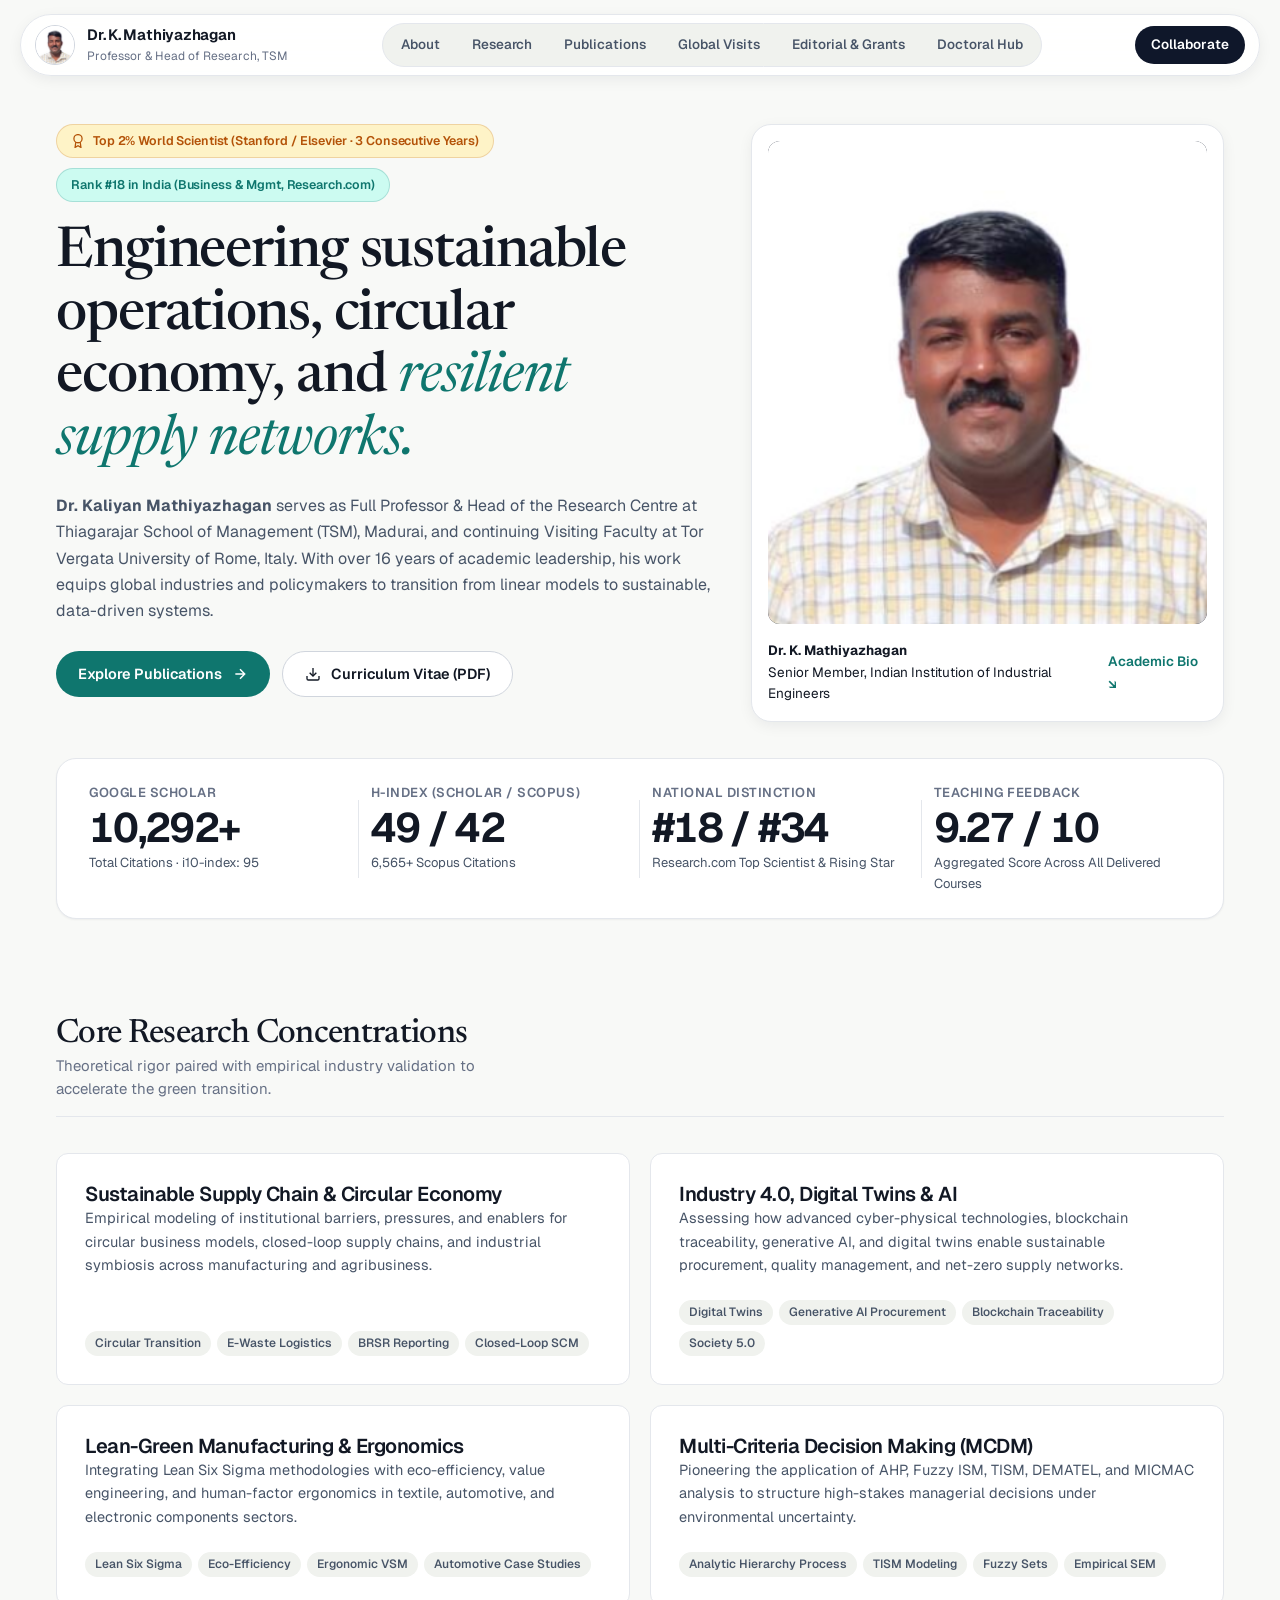
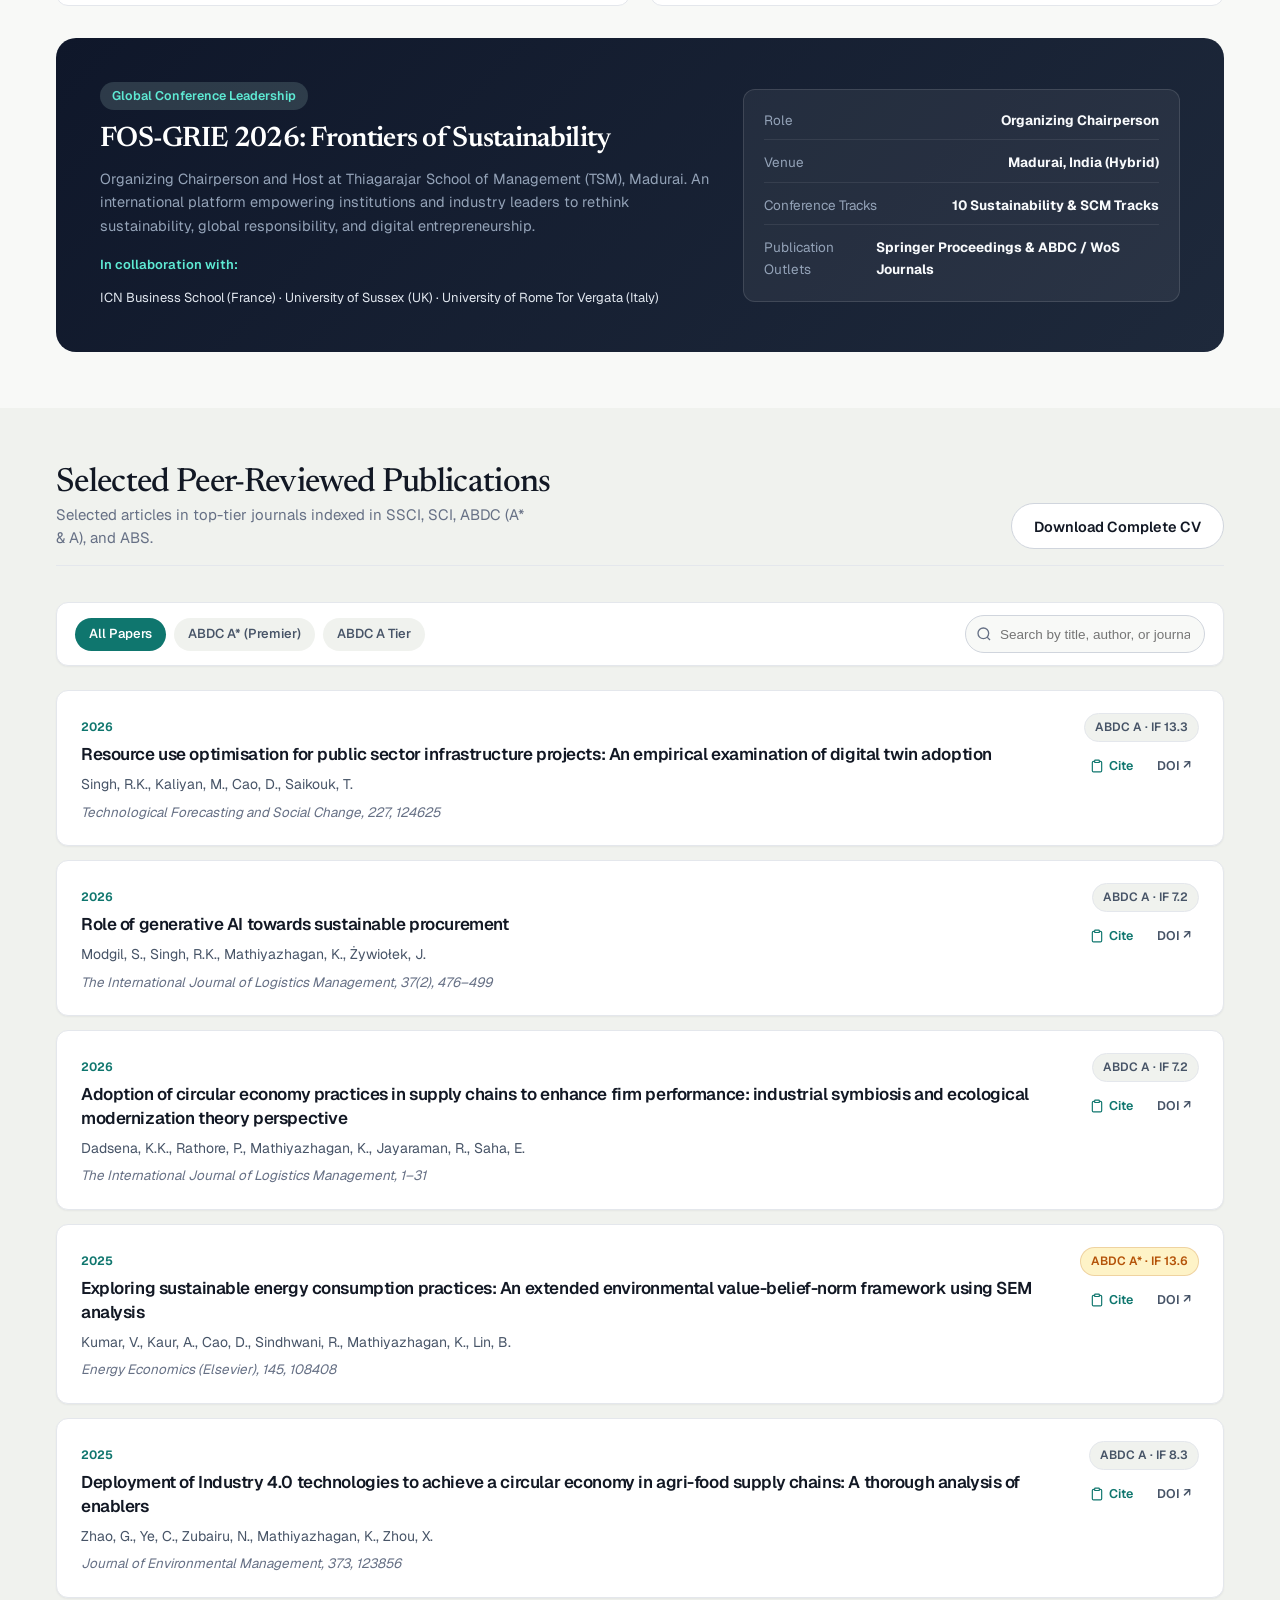
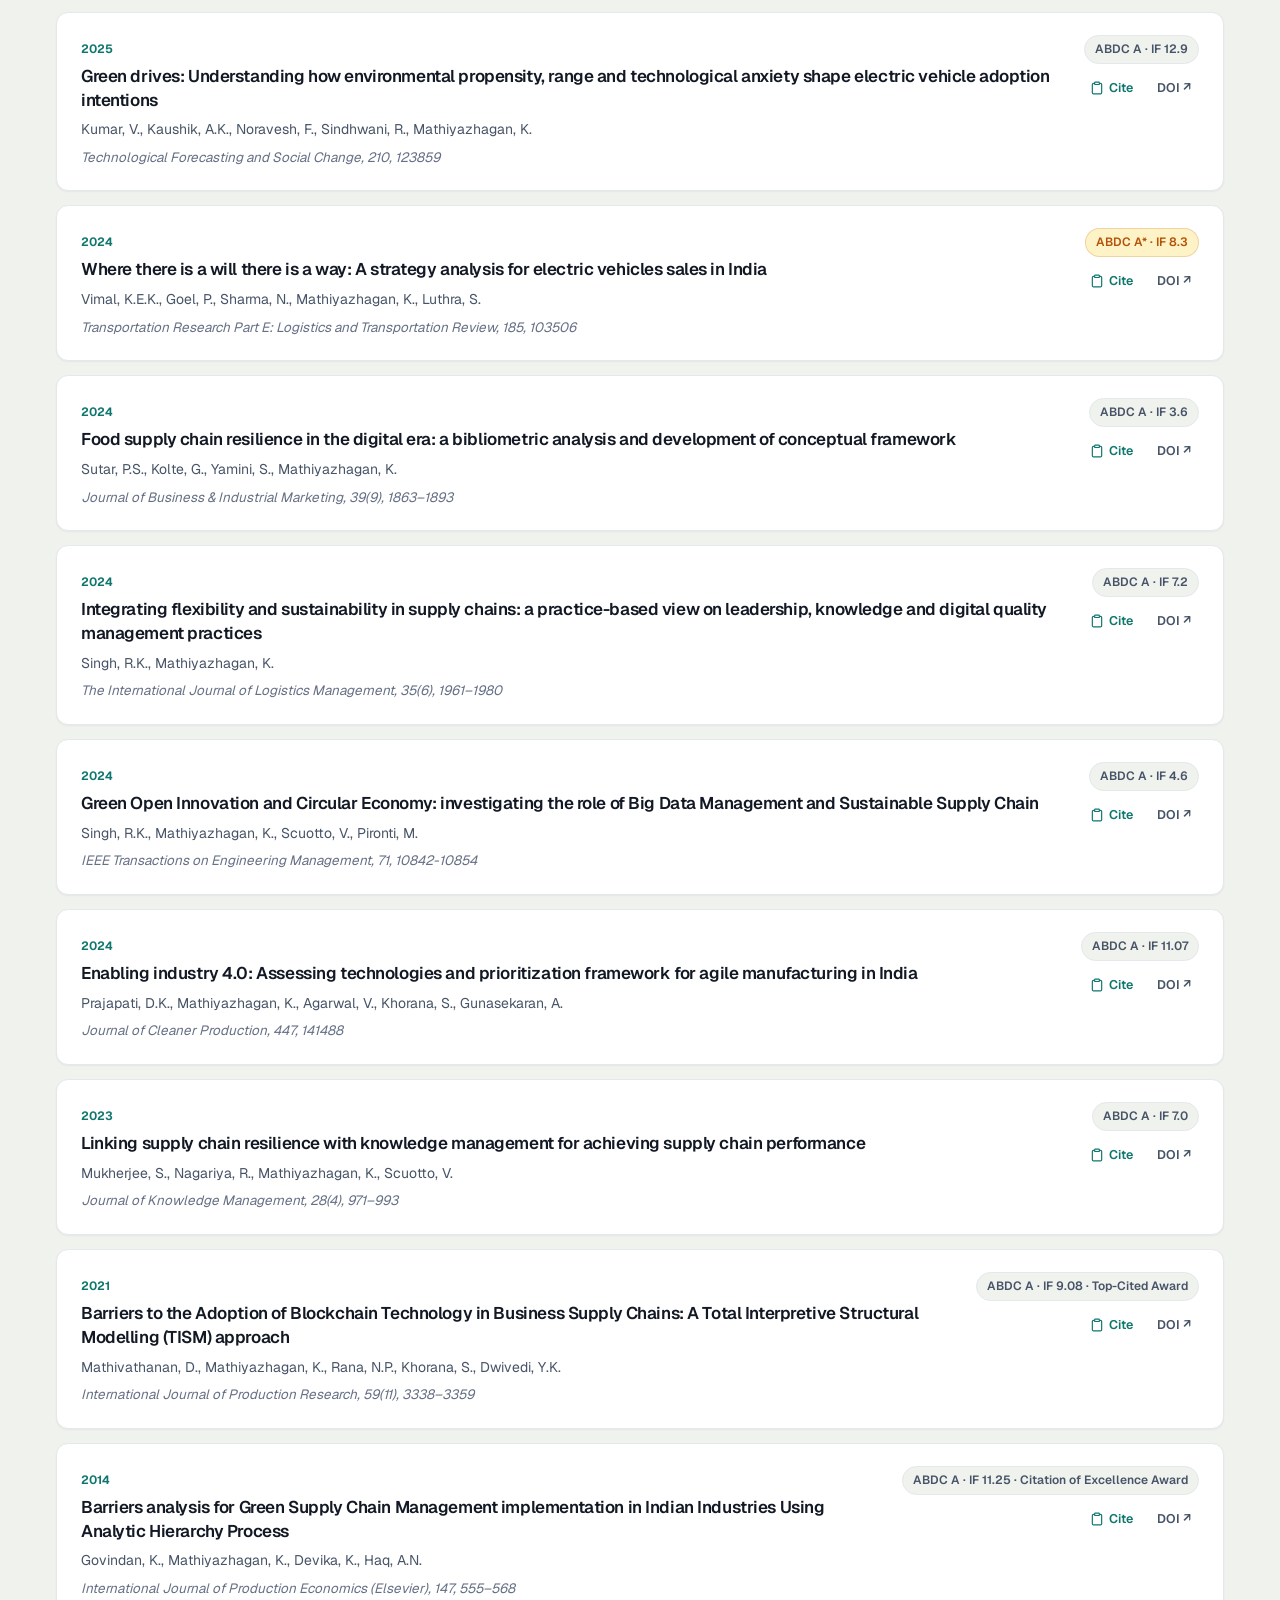
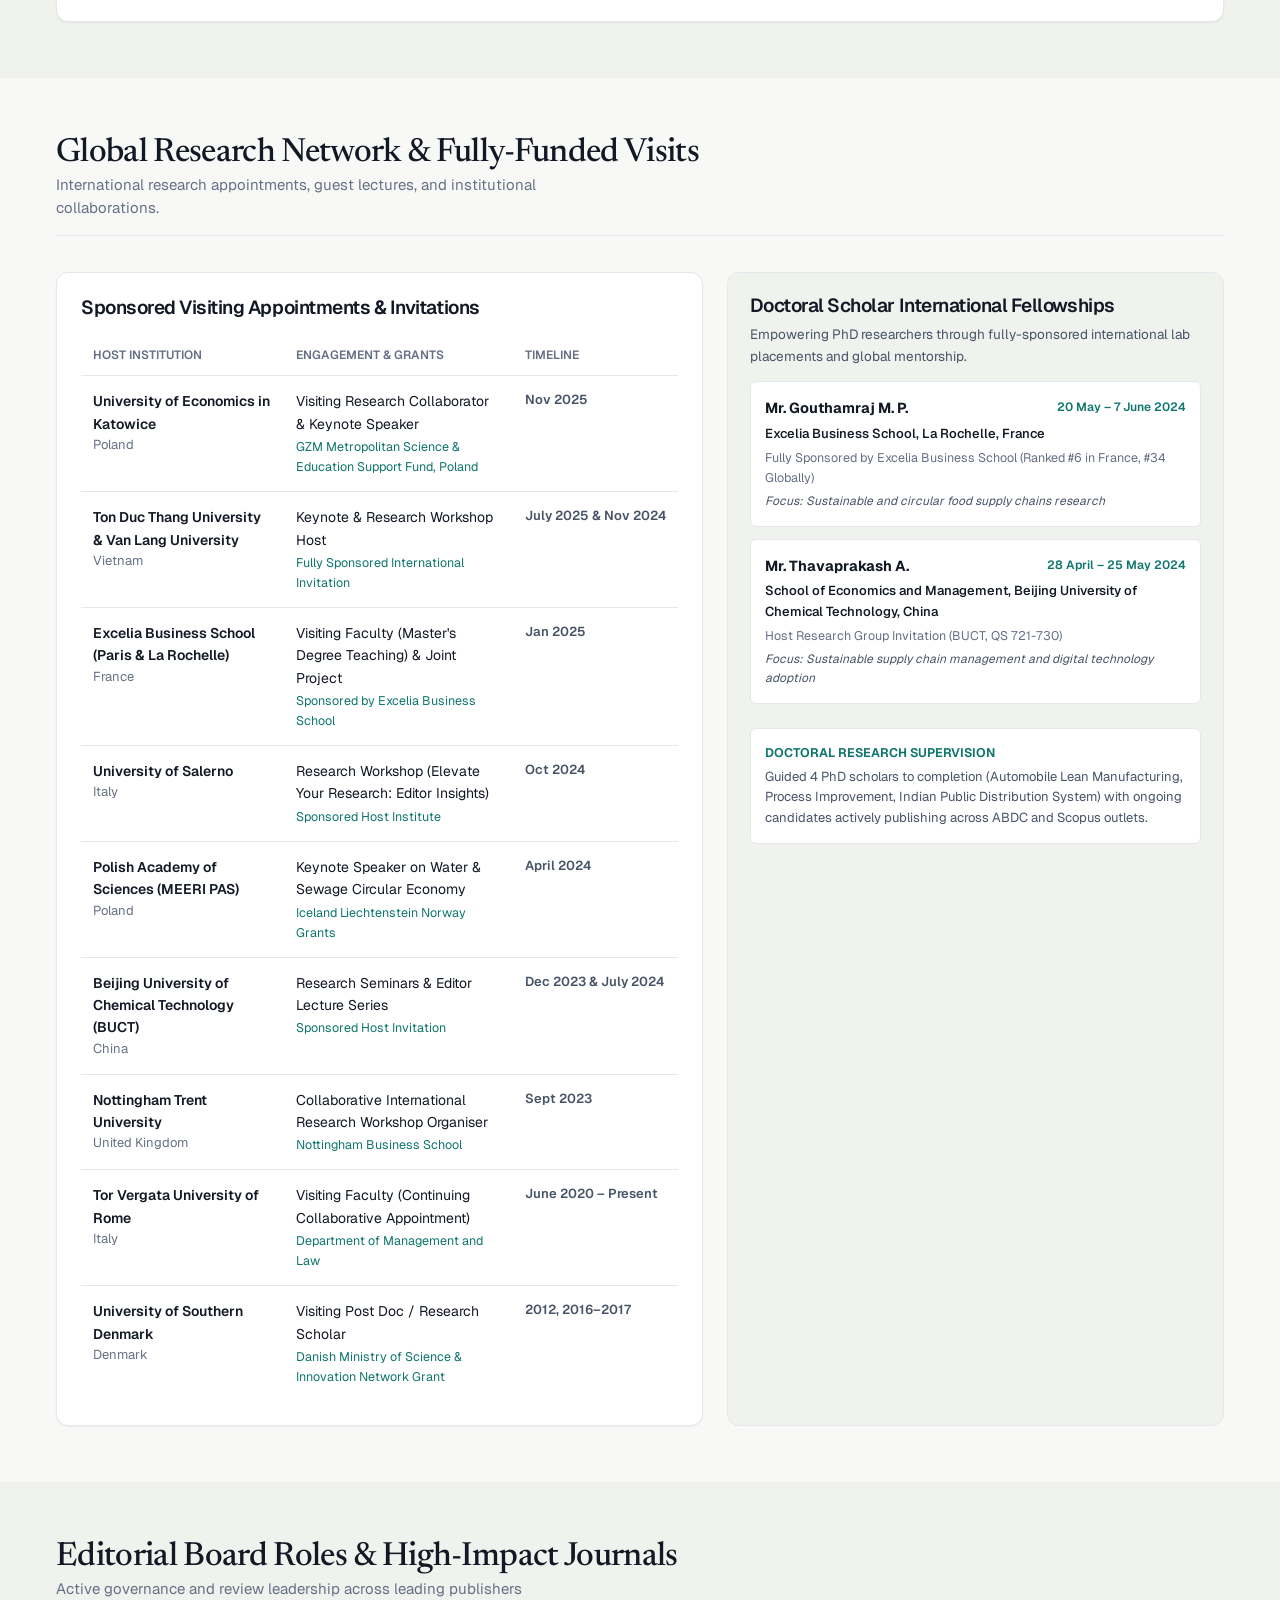
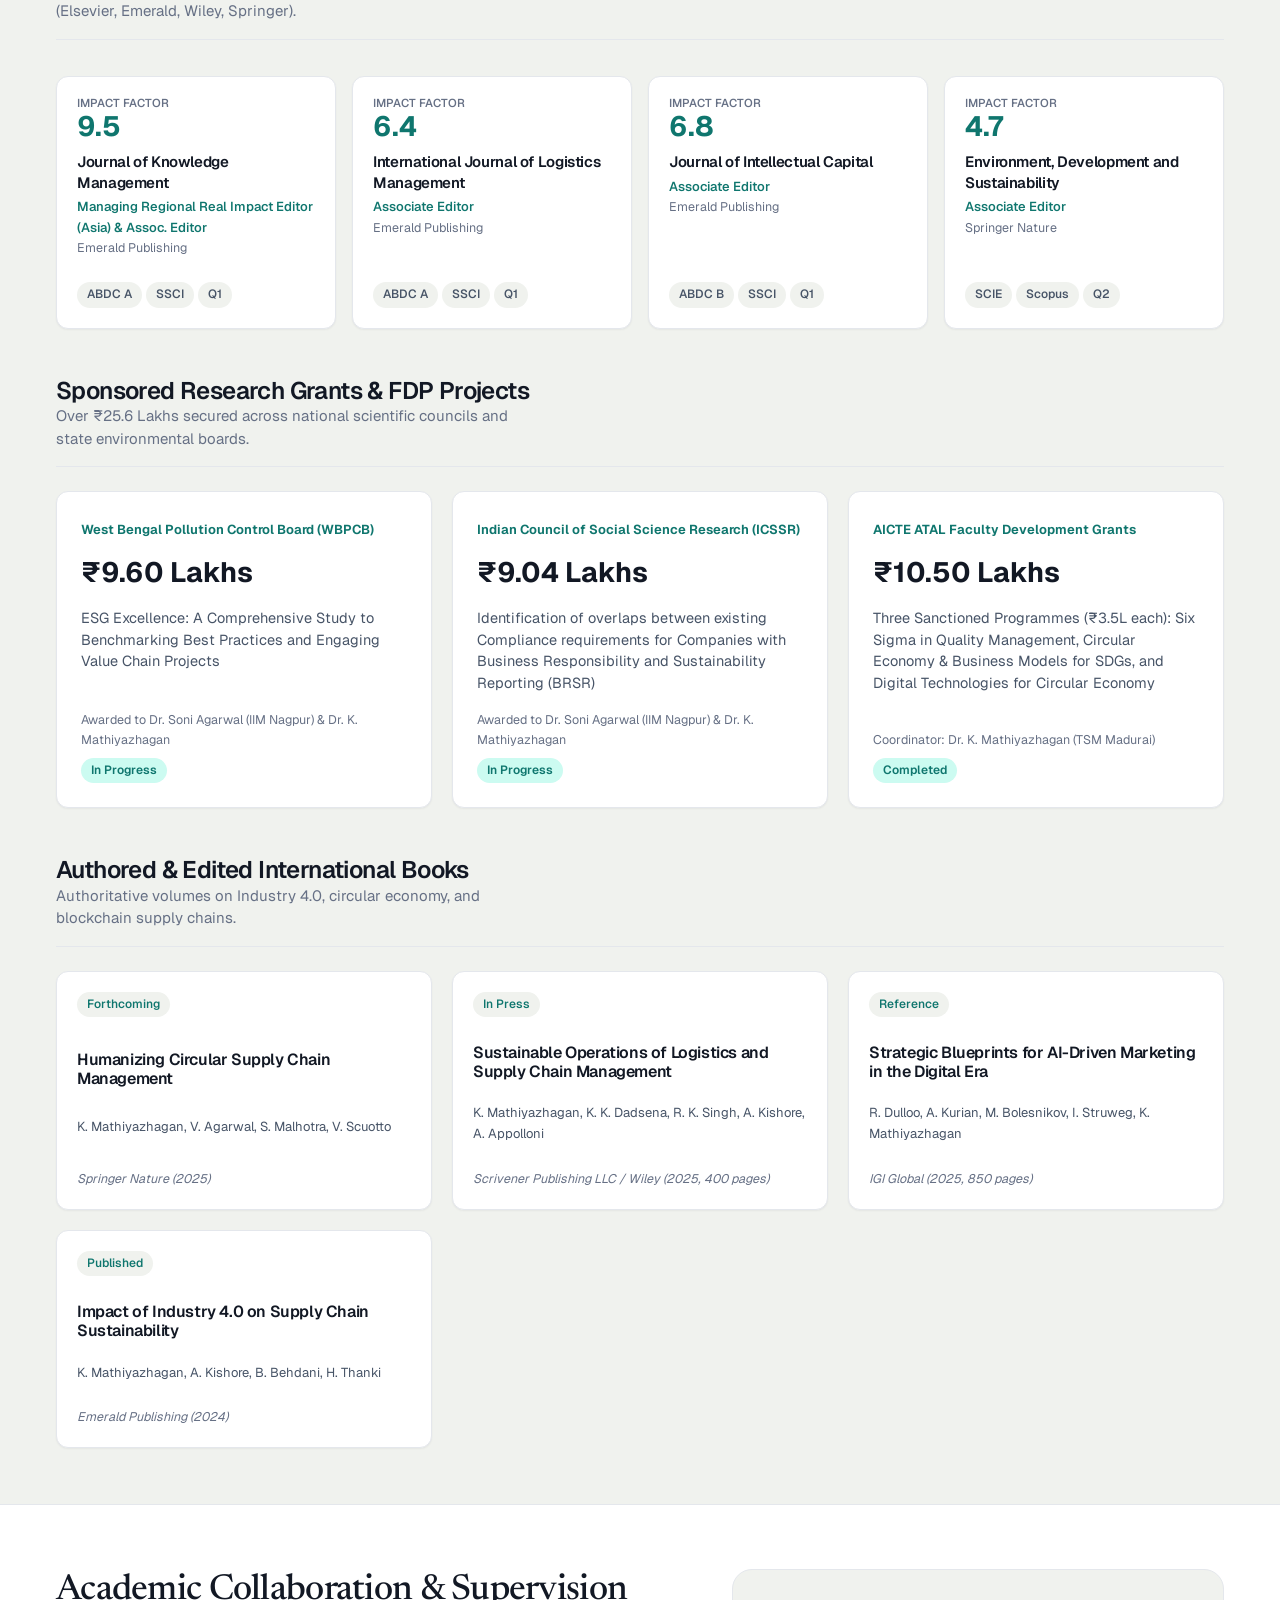
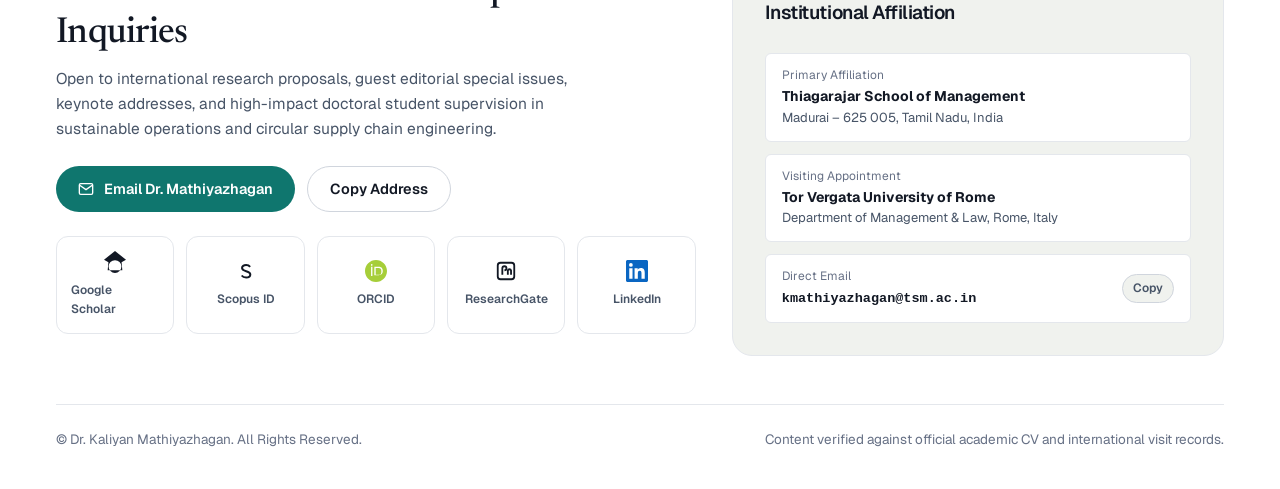
==== commit 6b9dbfaa: "Redesign academic profile site with enhanced rankings, global visits, and modular static architectur" ====
--- a/index.html
+++ b/index.html
@@ -1,1545 +1,463 @@
 <!DOCTYPE html>
 <html lang="en">
 <head>
-<meta charset="UTF-8">
-<meta name="viewport" content="width=device-width, initial-scale=1, viewport-fit=cover">
-<title>Dr. K. Mathiyazhagan — Research Profile</title>
-<meta name="description" content="The research profile of Dr. K. Mathiyazhagan — Professor & Head of Research Centre, Thiagarajar School of Management. Sustainable operations, circular economy and supply chain research.">
-<meta name="theme-color" content="#F4F5F2">
-<meta property="og:title" content="Dr. K. Mathiyazhagan — Research Profile">
-<meta property="og:description" content="Sustainable operations, circular economy and supply chain research. Professor & Head of Research Centre, Thiagarajar School of Management.">
-<meta property="og:image" content="portrait.jpg">
-<link rel="icon" href="data:image/svg+xml,%3Csvg xmlns='http://www.w3.org/2000/svg' viewBox='0 0 64 64'%3E%3Crect width='64' height='64' rx='18' fill='%230E1320'/%3E%3Ctext x='32' y='41' font-family='Arial' font-weight='700' font-size='24' fill='%2334D399' text-anchor='middle'%3EKM%3C/text%3E%3C/svg%3E">
-<link rel="preconnect" href="https://fonts.googleapis.com">
-<link rel="preconnect" href="https://fonts.gstatic.com" crossorigin>
-<link href="https://fonts.googleapis.com/css2?family=Geist:wght@300..800&display=swap" rel="stylesheet">
-<script type="application/ld+json">
-{
-  "@context": "https://schema.org",
-  "@type": "Person",
-  "name": "Dr. Kaliyan Mathiyazhagan",
-  "jobTitle": "Professor & Head of Research Centre",
-  "affiliation": {"@type": "Organization", "name": "Thiagarajar School of Management"},
-  "email": "kmathiyazhagan@tsm.ac.in",
-  "sameAs": [
-    "https://scholar.google.co.in/citations?user=r_Kyy7kAAAAJ&hl=en",
-    "https://www.scopus.com/authid/detail.uri?authorId=55599573800",
-    "https://orcid.org/0000-0002-2340-7394",
-    "https://www.researchgate.net/profile/K-Mathiyazhagan-2",
-    "https://www.linkedin.com/in/dr-k-mathiyazhagan-8201629a/"
-  ]
-}
-</script>
-<style>
-:root{
-  color-scheme: light;
-  --bg:#F4F5F2;
-  --tile:#FFFFFF;
-  --ink:#0E1320;
-  --ink-2:#4D5563;
-  --ink-3:#8A919C;
-  --line:#E4E6E2;
-  --line-2:#D3D7D2;
-  --acc:#34D399;
-  --acc-2:#10B981;
-  --acc-ink:#07623F;
-  --mint:#E2F7EC;
-  --font:'Geist', ui-sans-serif, system-ui, -apple-system, 'Segoe UI', Roboto, Arial, sans-serif;
-  --r-xl:30px; --r-lg:22px; --r-md:16px; --r-sm:10px;
-  --gap:14px;
-  --maxw:1320px;
-  --pad:clamp(16px,3vw,32px);
-  --ease:cubic-bezier(.16,1,.3,1);
-}
-*,*::before,*::after{box-sizing:border-box;}
-html{scroll-behavior:smooth;scroll-padding-top:110px;-webkit-text-size-adjust:100%;}
-body{margin:0;background:var(--bg);color:var(--ink);font-family:var(--font);font-size:16.5px;line-height:1.55;-webkit-font-smoothing:antialiased;font-feature-settings:"ss01","cv11";overflow-x:hidden;}
-img,video,svg{display:block;max-width:100%;}
-a{color:inherit;text-decoration:none;}
-p{margin:0;}
-h1,h2,h3,h4{margin:0;font-weight:600;letter-spacing:-0.035em;line-height:1.05;}
-button{font:inherit;color:inherit;background:none;border:0;padding:0;cursor:pointer;}
-:focus-visible{outline:2px solid var(--acc-2);outline-offset:3px;border-radius:8px;}
-::selection{background:var(--acc);color:var(--ink);}
-.wrap{max-width:var(--maxw);margin:0 auto;padding:0 var(--pad);}
-.muted{color:var(--ink-2);}
-.num{font-variant-numeric:tabular-nums;}
-
-/* ---------- Tiles ---------- */
-.tile{position:relative;background:var(--tile);border:1px solid var(--line);border-radius:var(--r-xl);padding:clamp(20px,2.4vw,32px);overflow:hidden;isolation:isolate;}
-.tile.dark{background:var(--ink);color:#fff;border-color:transparent;}
-.tile.acc{background:var(--acc);border-color:transparent;}
-.tile.mint{background:var(--mint);border-color:transparent;}
-.tile.glow::before{content:"";position:absolute;z-index:-1;width:520px;height:520px;border-radius:50%;background:radial-gradient(circle,rgba(52,211,153,.30),rgba(52,211,153,0) 65%);right:-180px;top:-220px;pointer-events:none;}
-.t-label{font-size:14px;font-weight:500;color:var(--ink-2);display:flex;align-items:center;gap:8px;}
-.tile.dark .t-label{color:rgba(255,255,255,.62);}
-.tile.acc .t-label{color:rgba(14,19,32,.72);}
-
-/* ---------- Buttons ---------- */
-.btn{display:inline-flex;align-items:center;justify-content:center;gap:10px;height:52px;padding:0 24px;border-radius:999px;font-weight:600;font-size:15.5px;letter-spacing:-0.01em;transition:transform .25s var(--ease),background .2s,color .2s,box-shadow .25s;white-space:nowrap;}
-.btn svg{width:18px;height:18px;flex-shrink:0;}
-.btn:active{transform:scale(.97);}
-.btn-ink{background:var(--ink);color:#fff;}
-.btn-ink:hover{background:#1E2638;}
-.btn-acc{background:var(--acc);color:var(--ink);}
-.btn-acc:hover{box-shadow:0 10px 30px -10px rgba(16,185,129,.8);}
-.btn-ghost{background:rgba(14,19,32,.06);color:var(--ink);}
-.btn-ghost:hover{background:rgba(14,19,32,.1);}
-.btn-white{background:#fff;color:var(--ink);}
-.btn-white:hover{background:var(--mint);}
-.btn .arr{transition:transform .25s var(--ease);}
-.btn:hover .arr{transform:translateX(3px);}
-
-.pill{display:inline-flex;align-items:center;gap:6px;height:28px;padding:0 12px;border-radius:999px;font-size:13px;font-weight:600;background:rgba(14,19,32,.06);color:var(--ink-2);white-space:nowrap;}
-.pill.g{background:var(--mint);color:var(--acc-ink);}
-.pill.d{background:var(--ink);color:#fff;}
-.tile.dark .pill{background:rgba(255,255,255,.1);color:rgba(255,255,255,.85);}
-.pills{display:flex;flex-wrap:wrap;gap:6px;}
-
-/* ---------- Floating nav ---------- */
-.nav{position:fixed;z-index:100;top:calc(12px + env(safe-area-inset-top,0px));left:50%;transform:translateX(-50%);width:min(calc(100% - 24px), 1180px);display:flex;align-items:center;gap:10px;padding:7px;border-radius:999px;background:rgba(255,255,255,.78);backdrop-filter:saturate(180%) blur(18px);-webkit-backdrop-filter:saturate(180%) blur(18px);border:1px solid rgba(14,19,32,.07);box-shadow:0 10px 40px -18px rgba(14,19,32,.35);}
-.brand{display:flex;align-items:center;gap:10px;padding-right:6px;flex-shrink:0;}
-.brand-av{width:40px;height:40px;border-radius:50%;overflow:hidden;background:var(--ink);flex-shrink:0;}
-.brand-av img{width:100%;height:100%;object-fit:cover;object-position:50% 20%;}
-.brand-txt{display:flex;flex-direction:column;line-height:1.15;}
-.brand-txt b{font-size:14.5px;font-weight:650;letter-spacing:-0.02em;white-space:nowrap;}
-.brand-txt span{font-size:12px;color:var(--ink-3);white-space:nowrap;}
-.tabs{position:relative;display:flex;gap:2px;margin:0 auto;overflow-x:auto;scrollbar-width:none;border-radius:999px;}
-.tabs::-webkit-scrollbar{display:none;}
-.tab-ind{position:absolute;top:0;bottom:0;left:0;width:0;border-radius:999px;background:var(--ink);transition:left .45s var(--ease),width .45s var(--ease);z-index:0;}
-.tab{position:relative;z-index:1;height:40px;padding:0 15px;border-radius:999px;font-size:14px;font-weight:550;color:var(--ink-2);white-space:nowrap;transition:color .3s;}
-.tab:hover{color:var(--ink);}
-.tab[aria-selected="true"]{color:#fff;}
-.nav-cta{height:42px;padding:0 18px;font-size:14px;flex-shrink:0;}
-
-/* ---------- Reveal ---------- */
-.rv{opacity:0;transform:translateY(22px);transition:opacity .8s var(--ease),transform .8s var(--ease);transition-delay:var(--d,0ms);}
-.rv.in{opacity:1;transform:none;}
-
-/* ---------- HERO ---------- */
-.hero{padding-top:calc(96px + env(safe-area-inset-top,0px));}
-.bento{display:grid;grid-template-columns:repeat(12,minmax(0,1fr));gap:var(--gap);}
-.h-intro{grid-column:1/8;grid-row:1/3;display:flex;flex-direction:column;justify-content:space-between;min-height:600px;padding:clamp(24px,3.4vw,48px);}
-.h-intro::after{content:"";position:absolute;inset:0;z-index:-1;background-image:radial-gradient(rgba(14,19,32,.09) 1px,transparent 1.2px);background-size:22px 22px;mask-image:radial-gradient(ellipse at 100% 0%,#000 0%,transparent 55%);-webkit-mask-image:radial-gradient(ellipse at 100% 0%,#000 0%,transparent 55%);}
-.status{display:inline-flex;align-items:center;gap:10px;min-height:36px;padding:8px 16px 8px 13px;line-height:1.3;border-radius:18px;background:var(--bg);font-size:14px;font-weight:550;color:var(--ink-2);width:max-content;max-width:100%;}
-.status i{flex-shrink:0;width:8px;height:8px;border-radius:50%;background:var(--acc-2);box-shadow:0 0 0 4px rgba(52,211,153,.25);animation:pulse 2.4s infinite;}
-@keyframes pulse{0%,100%{box-shadow:0 0 0 4px rgba(52,211,153,.25);}50%{box-shadow:0 0 0 8px rgba(52,211,153,0);}}
-.h-intro h1{margin-top:28px;font-size:clamp(46px,6.2vw,92px);font-weight:600;letter-spacing:-0.055em;line-height:.93;max-width:11ch;}
-.h-sub{margin-top:24px;font-size:clamp(17px,1.35vw,19.5px);color:var(--ink-2);max-width:48ch;line-height:1.55;}
-.h-foot{margin-top:36px;display:flex;flex-wrap:wrap;align-items:center;justify-content:space-between;gap:20px;}
-.h-ctas{display:flex;flex-wrap:wrap;gap:10px;}
-.h-person{display:flex;align-items:center;gap:12px;}
-.h-person img{width:48px;height:48px;border-radius:50%;object-fit:cover;object-position:50% 20%;border:2px solid #fff;box-shadow:0 0 0 1px var(--line);}
-.h-person b{display:block;font-size:15.5px;font-weight:650;letter-spacing:-0.02em;}
-.h-person span{display:block;font-size:13.5px;color:var(--ink-3);max-width:32ch;line-height:1.35;}
-
-.h-video{grid-column:8/13;grid-row:1/3;padding:0;background:var(--ink);border:0;min-height:600px;}
-.h-video .fallback{position:absolute;inset:0;display:flex;align-items:center;justify-content:center;background:radial-gradient(circle at 70% 20%,rgba(52,211,153,.28),transparent 55%),radial-gradient(circle at 20% 90%,rgba(125,211,252,.18),transparent 50%),var(--ink);transition:opacity .6s;}
-.h-video .fallback img{width:150px;height:150px;border-radius:50%;object-fit:cover;object-position:50% 20%;border:4px solid rgba(255,255,255,.9);opacity:0;transition:opacity .5s;}
-.h-video.no-media .fallback img{opacity:1;}
-.h-video .fallback::after{content:"";position:absolute;width:44px;height:44px;border-radius:50%;border:3px solid rgba(255,255,255,.18);border-top-color:var(--acc);animation:spin .9s linear infinite;}
-.h-video.no-media .fallback::after{display:none;}
-@keyframes spin{to{transform:rotate(360deg);}}
-.h-video.has-media .fallback{opacity:0;}
-.hero-media-item{position:absolute;inset:0;width:100%;height:100%;object-fit:cover;opacity:0;transition:opacity 1s ease;}
-.hero-media-item.prev{opacity:1;z-index:0;transition:none;}
-.hero-media-item.active{opacity:1;z-index:1;}
-.hero-media-item.kenburns{animation:kenburns 9s ease-in-out forwards;}
-@keyframes kenburns{from{transform:scale(1.08);}to{transform:scale(1);}}
-.h-video::after{content:"";position:absolute;inset:0;z-index:1;background:linear-gradient(180deg,rgba(14,19,32,.55) 0%,rgba(14,19,32,0) 22%,rgba(14,19,32,0) 55%,rgba(14,19,32,.85) 100%);pointer-events:none;}
-.stories{position:absolute;z-index:2;top:16px;left:16px;right:16px;display:flex;gap:5px;}
-.stories button{flex:1;height:4px;border-radius:4px;background:rgba(255,255,255,.3);overflow:hidden;position:relative;padding:0;}
-.stories button::before{content:"";position:absolute;inset:-10px 0;}
-.stories button i{position:absolute;inset:0;width:0;background:#fff;border-radius:4px;}
-.stories button.done i{width:100%;}
-.v-badge{position:absolute;z-index:2;top:34px;right:16px;display:flex;align-items:center;gap:8px;height:36px;padding:0 14px 0 10px;border-radius:999px;background:rgba(255,255,255,.14);backdrop-filter:blur(12px);-webkit-backdrop-filter:blur(12px);color:#fff;font-size:13.5px;font-weight:600;border:1px solid rgba(255,255,255,.2);}
-.v-badge svg{width:18px;height:18px;color:var(--acc);}
-.v-cap{position:absolute;z-index:2;left:22px;right:22px;bottom:22px;color:#fff;display:flex;justify-content:space-between;align-items:flex-end;gap:12px;}
-.v-cap b{display:block;font-size:22px;font-weight:600;letter-spacing:-0.03em;}
-.v-cap span{font-size:14px;color:rgba(255,255,255,.72);}
-.v-ctrl{width:42px;height:42px;border-radius:50%;background:rgba(255,255,255,.14);backdrop-filter:blur(10px);-webkit-backdrop-filter:blur(10px);border:1px solid rgba(255,255,255,.22);color:#fff;display:grid;place-items:center;flex-shrink:0;transition:background .2s;}
-.v-ctrl:hover{background:rgba(255,255,255,.26);}
-.v-ctrl svg{width:16px;height:16px;}
-
-.stat{display:flex;flex-direction:column;justify-content:space-between;min-height:188px;}
-.stat .big{font-size:clamp(40px,4.2vw,64px);font-weight:600;letter-spacing:-0.055em;line-height:.9;}
-.stat .sm{font-size:14.5px;color:var(--ink-2);margin-top:10px;line-height:1.35;}
-.tile.dark .sm{color:rgba(255,255,255,.6);}
-.tile.acc .sm{color:rgba(14,19,32,.72);}
-.s-cite{grid-column:span 3;}
-.s-h{grid-column:span 2;}
-.s-y{grid-column:span 2;}
-.s-p{grid-column:span 2;}
-.s-t{grid-column:span 3;flex-direction:row;align-items:center;gap:20px;padding:24px;}
-.s-t .ring{width:112px;height:112px;flex-shrink:0;position:relative;}
-.ring svg{width:100%;height:100%;transform:rotate(-90deg);}
-.ring .trk{fill:none;stroke:rgba(14,19,32,.08);stroke-width:9;}
-.ring .bar{fill:none;stroke:var(--acc-2);stroke-width:9;stroke-linecap:round;stroke-dasharray:263.9;stroke-dashoffset:263.9;transition:stroke-dashoffset 1.6s var(--ease);}
-.ring b{position:absolute;inset:0;display:grid;place-items:center;font-size:26px;font-weight:650;letter-spacing:-0.04em;}
-.arrow-ico{width:40px;height:40px;flex-shrink:0;border-radius:50%;display:grid !important;place-items:center;margin:0 !important;background:rgba(14,19,32,.08);transition:transform .35s var(--ease),background .2s;}
-.arrow-ico svg{width:16px;height:16px;}
-.tile.dark .arrow-ico{background:rgba(255,255,255,.1);}
-a.tile:hover .arrow-ico, button.tile:hover .arrow-ico{transform:rotate(-45deg);background:var(--acc);color:var(--ink);}
-
-/* ---------- Marquee ---------- */
-.marquee{margin-top:var(--gap);border-radius:var(--r-xl);background:var(--tile);border:1px solid var(--line);padding:18px 0;overflow:hidden;display:flex;align-items:center;gap:0;}
-.mq-label{flex-shrink:0;padding:0 22px 0 28px;font-size:14px;font-weight:600;color:var(--ink-3);border-right:1px solid var(--line);margin-right:0;white-space:nowrap;}
-.mq-view{overflow:hidden;flex:1;mask-image:linear-gradient(90deg,transparent,#000 6%,#000 94%,transparent);-webkit-mask-image:linear-gradient(90deg,transparent,#000 6%,#000 94%,transparent);}
-.mq-track{display:flex;width:max-content;animation:mq 70s linear infinite;}
-.marquee:hover .mq-track{animation-play-state:paused;}
-.mq-track span{display:inline-flex;align-items:center;gap:22px;padding-right:22px;font-size:17px;font-weight:550;letter-spacing:-0.02em;white-space:nowrap;color:var(--ink);}
-.mq-track span::after{content:"";width:7px;height:7px;border-radius:50%;background:var(--acc);}
-@keyframes mq{to{transform:translateX(-50%);}}
-
-/* ---------- Panels ---------- */
-.panels{padding-top:clamp(60px,8vw,110px);padding-bottom:clamp(60px,8vw,110px);min-height:70vh;}
-.panel[hidden]{display:none;}
-.panel.enter{animation:pIn .7s var(--ease) both;}
-@keyframes pIn{from{opacity:0;transform:translateY(18px);}to{opacity:1;transform:none;}}
-.p-head{display:grid;grid-template-columns:minmax(0,2.1fr) minmax(0,1fr);gap:24px 40px;align-items:end;margin-bottom:clamp(28px,4vw,48px);}
-.p-head h2{font-size:clamp(44px,6.4vw,96px);font-weight:600;letter-spacing:-0.06em;line-height:.9;}
-.p-head .ph-r{display:flex;flex-direction:column;gap:16px;align-items:flex-start;padding-bottom:8px;}
-.p-head p{color:var(--ink-2);font-size:18px;max-width:40ch;line-height:1.5;}
-.sec{margin-top:clamp(56px,7vw,96px);}
-.sec-h{display:flex;justify-content:space-between;align-items:flex-end;gap:16px 30px;flex-wrap:wrap;margin-bottom:20px;}
-.sec-h h3{font-size:clamp(28px,3.2vw,44px);letter-spacing:-0.045em;}
-.sec-h p{color:var(--ink-2);max-width:52ch;}
-
-/* ---------- Overview ---------- */
-.ov{display:grid;grid-template-columns:repeat(12,minmax(0,1fr));gap:var(--gap);}
-.ov-photo{grid-column:1/5;grid-row:span 2;display:flex;flex-direction:column;justify-content:space-between;gap:22px;padding:clamp(18px,2vw,26px);}
-.ov-photo .pf{position:relative;width:100%;max-width:300px;margin:0 auto;aspect-ratio:330/350;border-radius:24px;overflow:hidden;background:#fff;box-shadow:0 0 0 8px #fff,0 20px 40px -24px rgba(14,19,32,.5);}
-.ov-photo .pf img{width:100%;height:100%;object-fit:cover;}
-.ov-photo .cap b{font-size:22px;font-weight:600;letter-spacing:-0.03em;display:block;}
-.ov-photo .cap .sub{display:block;margin-top:2px;font-size:14.5px;color:rgba(14,19,32,.68);}
-.ov-photo .cap .pills{margin-top:14px;}
-.ov-photo .cap .pill{background:rgba(255,255,255,.7);color:var(--acc-ink);}
-.ov-bio{grid-column:5/13;}
-.lead{font-size:clamp(24px,2.5vw,36px);font-weight:500;letter-spacing:-0.035em;line-height:1.18;max-width:28ch;}
-.bio-cols{margin-top:26px;display:grid;grid-template-columns:1fr 1fr;gap:16px 30px;color:var(--ink-2);font-size:16px;}
-.ov-fact{grid-column:span 2;display:flex;flex-direction:column;justify-content:space-between;gap:18px;min-height:150px;padding:22px;}
-.ov-fact .k{font-size:13.5px;color:var(--ink-3);font-weight:500;}
-.ov-fact .v{font-size:17px;font-weight:600;letter-spacing:-0.02em;line-height:1.25;}
-.ov-fact.w3{grid-column:span 3;}
-.ov-cv{grid-column:span 4;display:flex;flex-direction:column;justify-content:space-between;gap:18px;cursor:pointer;min-height:150px;padding:22px;}
-.ov-cv.w6{grid-column:span 6;}
-.ov-cv .v{font-size:24px;font-weight:600;letter-spacing:-0.035em;line-height:1.1;}
-.ov-cv .row{display:flex;justify-content:space-between;align-items:center;}
-.explore{display:grid;grid-template-columns:repeat(3,minmax(0,1fr));gap:var(--gap);}
-.ex{display:flex;flex-direction:column;justify-content:flex-start;gap:40px;text-align:left;min-height:210px;color:var(--ink);transition:transform .35s var(--ease),box-shadow .35s var(--ease);}
-.ex:hover{transform:translateY(-4px);box-shadow:0 24px 50px -30px rgba(14,19,32,.45);}
-.ex .top{display:flex;justify-content:space-between;align-items:flex-start;}
-.ex .n{font-size:52px;font-weight:600;letter-spacing:-0.055em;line-height:.9;}
-.ex b{display:block;font-size:22px;font-weight:600;letter-spacing:-0.03em;}
-.tile.dark.ex{color:#fff;}
-.ex .n{color:inherit;}
-.ex .d{display:block;margin-top:6px;font-size:15px;color:var(--ink-2);max-width:36ch;}
-.tile.dark.ex .d{color:rgba(255,255,255,.62);}
-.tile.acc.ex .d{color:rgba(14,19,32,.72);}
-.tile.mint.ex .d{color:rgba(14,19,32,.68);}
-
-/* ---------- Research ---------- */
-.themes{display:flex;flex-wrap:wrap;gap:10px;}
-.theme{height:56px;padding:0 24px;display:inline-flex;align-items:center;border-radius:999px;background:var(--tile);border:1px solid var(--line);font-size:clamp(16px,1.5vw,19px);font-weight:550;letter-spacing:-0.02em;transition:background .25s,color .25s,border-color .25s;}
-@media (hover:hover){.theme:hover{background:var(--ink);color:#fff;border-color:var(--ink);}}
-.feat-grid{display:grid;grid-template-columns:repeat(2,minmax(0,1fr));gap:var(--gap);}
-.feat{min-height:250px;display:flex;flex-direction:column;justify-content:space-between;gap:30px;transition:transform .35s var(--ease);}
-.feat:hover{transform:translateY(-4px);}
-.feat .ico{width:56px;height:56px;border-radius:18px;background:var(--mint);color:var(--acc-ink);display:grid;place-items:center;}
-.feat .ico svg{width:26px;height:26px;}
-.feat h4{font-size:clamp(24px,2.2vw,30px);letter-spacing:-0.04em;}
-.feat p{margin-top:10px;color:var(--ink-2);max-width:52ch;}
-.feat:nth-child(1){background:var(--ink);color:#fff;border-color:transparent;}
-.feat:nth-child(1) p{color:rgba(255,255,255,.65);}
-.feat:nth-child(1) .ico{background:rgba(52,211,153,.15);color:var(--acc);}
-.eco-tile{padding:clamp(18px,3vw,40px);}
-.eco-top{display:flex;justify-content:space-between;gap:20px;flex-wrap:wrap;align-items:flex-end;margin-bottom:10px;}
-.eco-top h3{font-size:clamp(28px,3.2vw,44px);letter-spacing:-0.045em;color:#fff;}
-.eco-top p{color:rgba(255,255,255,.6);max-width:44ch;}
-.eco-svg{width:100%;height:auto;overflow:visible;}
-.eco-node circle{fill:rgba(255,255,255,.04);stroke:rgba(255,255,255,.16);stroke-width:1.2;transition:stroke .25s,fill .25s;}
-.eco-node:hover circle{stroke:var(--acc);fill:rgba(52,211,153,.08);}
-.eco-node text{font-family:var(--font);font-size:12.5px;font-weight:550;fill:#fff;}
-.eco-node .eco-icon{color:var(--acc);}
-.eco-node.core circle{fill:var(--acc);stroke:none;}
-.eco-node.core text{fill:var(--ink);font-size:16px;font-weight:650;}
-.eco-ring{fill:none;stroke:rgba(52,211,153,.35);stroke-width:1;animation:ecoRing 3.2s ease-out infinite;transform-origin:450px 230px;}
-@keyframes ecoRing{from{transform:scale(1);opacity:.9;}to{transform:scale(1.9);opacity:0;}}
-.eco-line{fill:none;stroke:url(#ecoGrad);stroke-width:1.5;stroke-dasharray:420;stroke-dashoffset:420;transition:stroke-dashoffset 1.4s var(--ease);}
-.eco-tile.in .eco-line{stroke-dashoffset:0;}
-.eco-mobile{display:none;}
-.eco-mobile .core{background:var(--acc);color:var(--ink);font-weight:650;font-size:19px;text-align:center;padding:18px;border-radius:var(--r-md);margin-bottom:8px;letter-spacing:-0.02em;}
-.eco-mobile .grid{display:grid;grid-template-columns:1fr 1fr;gap:8px;}
-.eco-mobile .c{background:rgba(255,255,255,.06);border-radius:var(--r-md);padding:14px 10px;text-align:center;font-size:14px;font-weight:550;line-height:1.3;}
-.eco-mobile .c svg{color:var(--acc);margin:0 auto 8px;}
-.grants{display:grid;grid-template-columns:repeat(3,minmax(0,1fr));gap:var(--gap);}
-.grant{display:flex;flex-direction:column;gap:24px;justify-content:space-between;min-height:300px;}
-.grant .amt{font-size:clamp(44px,4.6vw,68px);font-weight:600;letter-spacing:-0.06em;line-height:.9;}
-.grant .ttl{font-size:17px;font-weight:500;letter-spacing:-0.015em;line-height:1.4;}
-.grant .col{margin-top:8px;font-size:14.5px;color:var(--ink-2);}
-.tile.acc.grant .col{color:rgba(14,19,32,.7);}
-.tile.dark.grant .col{color:rgba(255,255,255,.6);}
-
-/* ---------- Publications ---------- */
-.pub-shell{display:grid;grid-template-columns:340px minmax(0,1fr);gap:var(--gap);align-items:start;}
-.pub-side{position:sticky;top:100px;display:flex;flex-direction:column;gap:var(--gap);}
-.search{display:flex;align-items:center;gap:10px;height:54px;padding:0 18px;border-radius:999px;background:var(--tile);border:1px solid var(--line);transition:border-color .2s,box-shadow .2s;}
-.search:focus-within{border-color:var(--ink);box-shadow:0 0 0 4px rgba(14,19,32,.06);}
-.search svg{width:18px;height:18px;color:var(--ink-3);flex-shrink:0;}
-.search input{flex:1;min-width:0;border:0;outline:0;background:none;font:inherit;font-size:15.5px;color:var(--ink);}
-.search kbd{font:inherit;font-size:12px;color:var(--ink-3);border:1px solid var(--line-2);border-radius:6px;padding:1px 6px;}
-.hist{padding:20px;}
-.hist-h{display:flex;justify-content:space-between;align-items:baseline;margin-bottom:14px;}
-.hist-h b{font-size:15px;font-weight:600;}
-.hist-h button{font-size:13.5px;font-weight:600;color:var(--acc-ink);}
-.bars{display:flex;align-items:flex-end;gap:4px;height:110px;}
-.bars button{flex:1;display:flex;flex-direction:column;justify-content:flex-end;align-items:center;height:100%;gap:6px;}
-.bars button i{display:block;width:100%;border-radius:6px 6px 3px 3px;background:var(--line-2);transition:background .2s,height .6s var(--ease);min-height:6px;}
-.bars button:hover i{background:var(--ink-3);}
-.bars button[aria-pressed="true"] i{background:var(--acc-2);}
-.bars button span{font-size:10.5px;color:var(--ink-3);font-weight:600;}
-.topics{padding:20px;}
-.topics b{display:block;font-size:15px;font-weight:600;margin-bottom:12px;}
-.topic{display:flex;justify-content:space-between;align-items:center;width:100%;height:42px;padding:0 14px;border-radius:12px;font-size:15px;font-weight:550;color:var(--ink-2);transition:background .2s,color .2s;}
-.topic:hover{background:var(--bg);color:var(--ink);}
-.topic[aria-pressed="true"]{background:var(--ink);color:#fff;}
-.topic em{font-style:normal;font-size:13px;opacity:.6;}
-.pub-main{padding:8px clamp(8px,1.4vw,16px);}
-.pub-meta{display:flex;justify-content:space-between;align-items:center;gap:10px;padding:14px 12px 10px;font-size:14.5px;color:var(--ink-3);flex-wrap:wrap;}
-.pub-meta button{color:var(--acc-ink);font-weight:600;}
-.pub{border-top:1px solid var(--line);}
-.pub:first-child{border-top:0;}
-.pub-btn{width:100%;text-align:left;display:grid;grid-template-columns:62px minmax(0,1fr) 34px;gap:16px;padding:20px 12px;border-radius:var(--r-md);transition:background .2s;}
-.pub-btn:hover{background:var(--bg);}
-.pub .yr{font-size:15px;font-weight:650;color:var(--ink-3);padding-top:2px;}
-.pub .ttl{font-size:18px;font-weight:550;letter-spacing:-0.02em;line-height:1.35;}
-.pub .jr{margin-top:6px;font-size:14.5px;color:var(--ink-2);}
-.pub .pills{margin-top:12px;}
-.pub .tog{width:34px;height:34px;border-radius:50%;background:var(--bg);display:grid;place-items:center;transition:transform .35s var(--ease),background .2s,color .2s;}
-.pub .tog svg{width:12px;height:12px;}
-.pub.open .tog{transform:rotate(45deg);background:var(--ink);color:#fff;}
-.pub-more{display:grid;grid-template-rows:0fr;transition:grid-template-rows .4s var(--ease);}
-.pub.open .pub-more{grid-template-rows:1fr;}
-.pub-more > div{overflow:hidden;}
-.pub-more .in{margin:0 12px 18px calc(62px + 28px);padding:16px 18px;border-radius:var(--r-md);background:var(--bg);font-size:15px;color:var(--ink-2);}
-.pub-more .in b{color:var(--ink);font-weight:650;}
-.pub-more .lbl{font-size:12.5px;font-weight:600;color:var(--ink-3);margin-bottom:4px;}
-.empty{padding:50px 20px;text-align:center;color:var(--ink-2);}
-.cv-band{margin-top:var(--gap);display:flex;justify-content:space-between;align-items:center;gap:20px;flex-wrap:wrap;}
-.cv-band b{font-size:clamp(20px,2vw,26px);font-weight:600;letter-spacing:-0.035em;}
-.books{display:grid;grid-template-columns:repeat(4,minmax(0,1fr));gap:clamp(16px,2vw,28px);perspective:1400px;}
-.book{display:flex;flex-direction:column;}
-.cover{position:relative;aspect-ratio:3/4.1;border-radius:8px 16px 16px 8px;padding:20px 18px 18px 26px;display:flex;flex-direction:column;justify-content:space-between;color:#fff;overflow:hidden;transform-style:preserve-3d;transition:transform .6s var(--ease),box-shadow .6s var(--ease);box-shadow:0 18px 40px -22px rgba(14,19,32,.7);}
-.cover::before{content:"";position:absolute;left:0;top:0;bottom:0;width:10px;background:linear-gradient(90deg,rgba(0,0,0,.28),rgba(255,255,255,.1) 60%,rgba(0,0,0,.08));}
-.cover::after{content:"";position:absolute;inset:0;background:linear-gradient(115deg,rgba(255,255,255,.22) 0%,rgba(255,255,255,0) 40%);pointer-events:none;}
-.book:hover .cover{transform:rotateY(-14deg) rotateX(4deg) translateY(-6px);box-shadow:24px 30px 50px -24px rgba(14,19,32,.7);}
-.cover .cy{font-size:14px;font-weight:650;opacity:.75;}
-.cover .ct{font-size:clamp(17px,1.5vw,21px);font-weight:600;letter-spacing:-0.03em;line-height:1.12;}
-.cover .cp{font-size:12.5px;font-weight:600;opacity:.75;}
-.cover .shape{position:absolute;right:-40px;top:30%;width:160px;height:160px;border-radius:50%;border:26px solid rgba(255,255,255,.1);}
-.book .role{margin-top:14px;font-size:14.5px;color:var(--ink-2);}
-
-/* ---------- Career ---------- */
-.career{display:grid;grid-template-columns:minmax(0,1.5fr) minmax(0,1fr);gap:var(--gap);align-items:start;}
-.tl-tile{padding:clamp(20px,3vw,36px);}
-.tl{position:relative;padding-left:34px;}
-.tl::before{content:"";position:absolute;left:8px;top:12px;bottom:12px;width:2px;background:linear-gradient(var(--acc-2),var(--line) 30%);}
-.tl-i{position:relative;padding:14px 0 22px;}
-.tl-i::before{content:"";position:absolute;left:-32px;top:20px;width:16px;height:16px;border-radius:50%;background:var(--tile);border:2px solid var(--line-2);}
-.tl-i.cur::before{background:var(--acc);border-color:var(--acc);box-shadow:0 0 0 5px rgba(52,211,153,.22);}
-.tl-i .when{font-size:13.5px;font-weight:600;color:var(--ink-3);}
-.tl-i.cur .when{color:var(--acc-ink);}
-.tl-i .role{margin-top:4px;font-size:19px;font-weight:600;letter-spacing:-0.025em;line-height:1.25;}
-.tl-i .inst{margin-top:3px;color:var(--ink-2);font-size:15.5px;}
-.edu-col{display:flex;flex-direction:column;gap:var(--gap);}
-.edu{display:flex;gap:16px;align-items:flex-start;}
-.edu .ic{width:48px;height:48px;border-radius:15px;background:var(--mint);color:var(--acc-ink);display:grid;place-items:center;flex-shrink:0;}
-.edu .ic svg{width:22px;height:22px;}
-.edu .deg{font-size:19px;font-weight:600;letter-spacing:-0.025em;line-height:1.2;}
-.edu .ei{margin-top:4px;font-size:15px;color:var(--ink-2);}
-.edu .ey{margin-top:10px;}
-.teach{display:grid;grid-template-columns:repeat(12,minmax(0,1fr));gap:var(--gap);}
-.teach-score{grid-column:1/5;display:flex;flex-direction:column;justify-content:space-between;gap:24px;min-height:340px;}
-.teach-score .big{font-size:clamp(76px,8vw,120px);font-weight:600;letter-spacing:-0.07em;line-height:.85;}
-.teach-score .big small{font-size:.32em;letter-spacing:-0.02em;color:rgba(255,255,255,.5);margin-left:6px;}
-.meter{height:10px;border-radius:10px;background:rgba(255,255,255,.12);overflow:hidden;}
-.meter i{display:block;height:100%;width:0;border-radius:10px;background:linear-gradient(90deg,var(--acc-2),var(--acc));transition:width 1.6s var(--ease);}
-.teach-copy{grid-column:5/13;}
-.teach-copy .lead{font-size:clamp(22px,2.2vw,30px);max-width:none;}
-.teach-copy p.m{margin-top:14px;color:var(--ink-2);max-width:62ch;}
-.courses{margin-top:24px;display:flex;flex-wrap:wrap;gap:8px;}
-.courses span{height:40px;display:inline-flex;align-items:center;padding:0 16px;border-radius:999px;background:var(--bg);font-size:14.5px;font-weight:550;}
-.sup{display:grid;grid-template-columns:repeat(2,minmax(0,1fr));gap:var(--gap);}
-.sup-c{display:flex;flex-direction:column;gap:22px;justify-content:space-between;min-height:230px;}
-.sup-c .top{display:flex;justify-content:space-between;align-items:center;gap:10px;flex-wrap:wrap;}
-.sup-c .who{display:flex;align-items:center;gap:12px;}
-.sup-c .av{width:44px;height:44px;border-radius:50%;background:var(--ink);color:var(--acc);display:grid;place-items:center;font-weight:650;font-size:15px;}
-.sup-c .nm{font-size:18px;font-weight:600;letter-spacing:-0.02em;}
-.sup-c .th{font-size:clamp(19px,1.7vw,23px);font-weight:500;letter-spacing:-0.03em;line-height:1.28;}
-.sup-c .si{font-size:14px;color:var(--ink-3);}
-
-/* ---------- Service ---------- */
-.ae{display:grid;grid-template-columns:repeat(4,minmax(0,1fr));gap:var(--gap);}
-.ae-c{display:flex;flex-direction:column;justify-content:space-between;gap:28px;min-height:280px;}
-.ae-c .if{font-size:clamp(48px,4.4vw,68px);font-weight:600;letter-spacing:-0.06em;line-height:.85;}
-.ae-c .if small{display:block;font-size:13.5px;letter-spacing:0;font-weight:550;color:var(--ink-3);margin-bottom:8px;}
-.tile.dark.ae-c .if small{color:rgba(255,255,255,.55);}
-.tile.acc.ae-c .if small{color:rgba(14,19,32,.65);}
-.ae-c .jn{font-size:19px;font-weight:600;letter-spacing:-0.025em;line-height:1.2;}
-.ae-c .pills{margin-top:12px;}
-.tile.acc .pill{background:rgba(14,19,32,.1);color:var(--ink);}
-.guest-tile{padding:8px clamp(8px,1.4vw,16px);}
-.guest{display:grid;grid-template-columns:44px minmax(0,1fr) auto;gap:16px;align-items:center;padding:18px 12px;border-top:1px solid var(--line);}
-.guest:first-child{border-top:0;}
-.guest .gi{width:44px;height:44px;border-radius:14px;background:var(--bg);display:grid;place-items:center;color:var(--ink-2);}
-.guest .gi svg{width:20px;height:20px;}
-.guest .gt{font-size:17px;font-weight:550;letter-spacing:-0.02em;line-height:1.35;}
-.guest .gj{margin-top:4px;font-size:14.5px;color:var(--ink-2);}
-.svc-row{display:grid;grid-template-columns:minmax(0,1.6fr) minmax(0,1fr);gap:var(--gap);}
-.rev .cloud{margin-top:18px;display:flex;flex-wrap:wrap;gap:8px;}
-.rev .cloud span{height:40px;display:inline-flex;align-items:center;padding:0 16px;border-radius:999px;background:var(--bg);font-size:14.5px;font-weight:550;}
-.rev .cloud span:last-child{background:var(--ink);color:#fff;}
-.rev h4,.mem h4{font-size:24px;letter-spacing:-0.035em;}
-.rev p{margin-top:6px;color:var(--ink-2);}
-.mem{display:flex;flex-direction:column;justify-content:space-between;gap:28px;}
-.mem .badge{width:64px;height:64px;border-radius:20px;background:var(--ink);color:var(--acc);display:grid;place-items:center;}
-.mem .badge svg{width:30px;height:30px;}
-.mem b{display:block;font-size:19px;font-weight:600;letter-spacing:-0.025em;line-height:1.25;}
-.mem span{display:block;margin-top:6px;font-size:15px;color:rgba(14,19,32,.7);}
-.awards{display:grid;grid-template-columns:repeat(2,minmax(0,1fr));gap:var(--gap);}
-.award{display:flex;flex-direction:column;gap:22px;min-height:340px;}
-.award .ty{display:flex;align-items:center;gap:10px;color:var(--acc);font-weight:600;font-size:15px;}
-.award .ty svg{width:22px;height:22px;}
-.award .an{font-size:clamp(22px,2.2vw,30px);font-weight:500;letter-spacing:-0.035em;line-height:1.2;}
-.award .ad{margin-top:auto;font-size:15px;color:rgba(255,255,255,.62);max-width:52ch;}
-.bp-list{margin-top:var(--gap);display:grid;grid-template-columns:repeat(2,minmax(0,1fr));gap:var(--gap);}
-.bp{display:flex;flex-direction:column;gap:14px;}
-.bp .k{color:var(--acc-ink);}
-.bp .t{font-size:18px;font-weight:550;letter-spacing:-0.02em;line-height:1.35;}
-.bp .m{font-size:14.5px;color:var(--ink-2);}
-
-/* ---------- Global ---------- */
-.map-tile{padding:0;display:grid;grid-template-columns:300px minmax(0,1fr);align-items:center;}
-.map-side{align-self:stretch;display:flex;flex-direction:column;justify-content:space-between;gap:28px;padding:clamp(22px,3vw,36px);border-right:1px solid rgba(255,255,255,.08);}
-.map-wrap{padding:clamp(10px,2vw,24px);}
-.map-svg{width:100%;height:auto;display:block;}
-.map-dot{fill:rgba(255,255,255,.16);}
-.arc{fill:none;stroke:url(#arcGrad);stroke-width:2.2;stroke-linecap:round;stroke-dasharray:var(--len);stroke-dashoffset:var(--len);transition:stroke-dashoffset 1.6s var(--ease);transition-delay:var(--dl);}
-.map-tile.in .arc{stroke-dashoffset:0;}
-.pt{fill:var(--acc);}
-.pt-ring{fill:none;stroke:var(--acc);stroke-width:1.5;transform-box:fill-box;transform-origin:center;animation:ptRing 2.6s ease-out infinite;animation-delay:var(--dl);}
-@keyframes ptRing{from{transform:scale(.6);opacity:1;}to{transform:scale(2.8);opacity:0;}}
-.home-pt{fill:#fff;}
-.map-lbl{font-family:var(--font);font-size:13px;font-weight:600;fill:#fff;paint-order:stroke;stroke:var(--ink);stroke-width:4px;}
-.map-over{display:flex;flex-direction:column;gap:26px;}
-.map-over .big{font-size:clamp(56px,6vw,96px);font-weight:600;letter-spacing:-0.06em;line-height:.85;}
-.map-over .sm{margin-top:10px;color:rgba(255,255,255,.65);max-width:30ch;}
-.map-legend{display:flex;flex-direction:column;gap:8px;pointer-events:auto;}
-.map-legend span{display:flex;align-items:center;gap:8px;font-size:14px;font-weight:550;color:rgba(255,255,255,.8);}
-.map-legend i{width:10px;height:10px;border-radius:50%;}
-.map-foot{font-size:13.5px;color:rgba(255,255,255,.5);line-height:1.45;}
-.cbars{display:grid;grid-template-columns:repeat(7,minmax(0,1fr));gap:var(--gap);margin-top:var(--gap);}
-.cb{padding:18px 18px 20px;min-height:0;}
-.cb .n{font-size:40px;font-weight:600;letter-spacing:-0.05em;line-height:.9;}
-.cb .c{margin-top:8px;font-size:15px;font-weight:600;}
-.cb .r{font-size:13px;color:var(--ink-3);}
-.regions{display:grid;grid-template-columns:minmax(0,1.5fr) minmax(0,1fr);gap:var(--gap);margin-top:var(--gap);align-items:start;}
-.region h4{font-size:26px;letter-spacing:-0.04em;display:flex;justify-content:space-between;align-items:center;gap:10px;margin-bottom:8px;}
-.visit{display:grid;grid-template-columns:minmax(0,1fr) auto;gap:14px;padding:14px 0;border-top:1px solid var(--line);}
-.visit .vi{font-size:16.5px;font-weight:600;letter-spacing:-0.02em;line-height:1.3;}
-.visit .vt{font-size:14.5px;color:var(--ink-2);margin-top:2px;}
-.visit .vy{font-size:14px;font-weight:600;color:var(--ink-3);white-space:nowrap;text-align:right;}
-.talk-bar{display:flex;flex-wrap:wrap;gap:8px;margin-bottom:var(--gap);}
-.chipbtn{height:42px;padding:0 16px;border-radius:999px;background:var(--tile);border:1px solid var(--line);font-size:14.5px;font-weight:550;color:var(--ink-2);display:inline-flex;align-items:center;gap:8px;transition:background .2s,color .2s,border-color .2s;}
-.chipbtn:hover{color:var(--ink);border-color:var(--line-2);}
-.chipbtn[aria-pressed="true"]{background:var(--ink);color:#fff;border-color:var(--ink);}
-.chipbtn em{font-style:normal;font-size:12.5px;opacity:.6;}
-.talks-tile{padding:8px clamp(8px,1.4vw,16px);}
-.talk{display:grid;grid-template-columns:96px minmax(0,1fr) auto;gap:18px;align-items:center;padding:18px 12px;border-top:1px solid var(--line);border-radius:var(--r-md);transition:background .2s;}
-.talk:first-child{border-top:0;}
-.talk:hover{background:var(--bg);}
-.talk .d{font-size:14px;font-weight:650;color:var(--ink-3);}
-.talk .t{font-size:17px;font-weight:550;letter-spacing:-0.02em;line-height:1.35;}
-.talk .v{margin-top:3px;font-size:14.5px;color:var(--ink-2);}
-.more-row{display:flex;justify-content:center;margin-top:var(--gap);}
-
-/* ---------- Contact ---------- */
-.contact{padding-bottom:var(--gap);}
-.ct-tile{background:var(--acc);border:0;padding:clamp(28px,5vw,72px);min-height:520px;display:grid;grid-template-columns:minmax(0,1.4fr) minmax(0,1fr);gap:40px;align-items:end;}
-.ct-tile::before{content:"";position:absolute;inset:0;z-index:-1;background:radial-gradient(ellipse at 100% 0%,rgba(255,255,255,.55),transparent 55%),radial-gradient(ellipse at 0% 100%,rgba(16,185,129,.7),transparent 60%);}
-.ct-tile h2{font-size:clamp(40px,5.4vw,84px);font-weight:600;letter-spacing:-0.06em;line-height:.9;}
-.ct-tile .cp{margin-top:22px;font-size:18px;color:rgba(14,19,32,.75);max-width:46ch;}
-.ct-ctas{margin-top:30px;display:flex;flex-wrap:wrap;gap:10px;}
-.ct-side{display:flex;flex-direction:column;gap:10px;}
-.ct-row{display:flex;justify-content:space-between;align-items:center;gap:14px;padding:16px 18px;border-radius:var(--r-md);background:rgba(255,255,255,.45);backdrop-filter:blur(10px);-webkit-backdrop-filter:blur(10px);}
-.ct-row .k{font-size:13px;font-weight:550;color:rgba(14,19,32,.62);}
-.ct-row .v{font-size:16.5px;font-weight:600;letter-spacing:-0.02em;}
-.copy{height:36px;padding:0 14px;border-radius:999px;background:var(--ink);color:#fff;font-size:13.5px;font-weight:600;flex-shrink:0;}
-.profiles{display:grid;grid-template-columns:repeat(5,minmax(0,1fr));gap:var(--gap);margin-top:var(--gap);}
-.prof{display:flex;flex-direction:column;justify-content:space-between;gap:30px;min-height:150px;padding:22px;}
-.prof .top{display:flex;justify-content:space-between;align-items:flex-start;}
-.prof .lg{width:44px;height:44px;border-radius:14px;background:var(--bg);display:grid;place-items:center;}
-.prof .lg svg{width:20px;height:20px;}
-.prof b{font-size:17px;font-weight:600;letter-spacing:-0.02em;}
-.prof .sub{display:block;font-size:13.5px;color:var(--ink-3);margin-top:2px;}
-.prof .arrow-ico{width:36px;height:36px;}
-footer{padding:28px 0 calc(34px + env(safe-area-inset-bottom,0px));}
-.foot{display:flex;justify-content:space-between;align-items:center;gap:16px 28px;flex-wrap:wrap;font-size:14px;color:var(--ink-2);}
-.foot nav{display:flex;flex-wrap:wrap;gap:6px 22px;}
-.foot nav a:hover{color:var(--ink);}
-.foot-note{margin-top:10px;font-size:13px;color:var(--ink-3);}
-.to-top{position:fixed;z-index:120;left:calc(16px + env(safe-area-inset-left,0px));bottom:calc(16px + env(safe-area-inset-bottom,0px));width:52px;height:52px;border-radius:50%;background:var(--ink);color:#fff;display:grid;place-items:center;box-shadow:0 12px 30px -10px rgba(14,19,32,.55);opacity:0;transform:translateY(16px) scale(.9);pointer-events:none;transition:opacity .3s,transform .35s var(--ease),background .2s;}
-.to-top.on{opacity:1;transform:none;pointer-events:auto;}
-.to-top:hover{background:#1E2638;}
-.to-top svg{width:20px;height:20px;}
-.toast{position:fixed;left:50%;bottom:calc(24px + env(safe-area-inset-bottom,0px));transform:translate(-50%,20px);opacity:0;background:var(--ink);color:#fff;padding:12px 18px;border-radius:999px;font-size:14.5px;font-weight:550;transition:opacity .3s,transform .3s var(--ease);z-index:200;pointer-events:none;}
-.toast.on{opacity:1;transform:translate(-50%,0);}
-
-/* ---------- Responsive ---------- */
-@media (max-width:1180px){
-  .brand-txt span{display:none;}
-  .s-cite{grid-column:span 4;} .s-h{grid-column:span 4;} .s-y{grid-column:span 4;} .s-p{grid-column:span 5;} .s-t{grid-column:span 7;}
-  .ae{grid-template-columns:repeat(2,minmax(0,1fr));}
-  .cbars{grid-template-columns:repeat(4,minmax(0,1fr));}
-  .profiles{grid-template-columns:repeat(3,minmax(0,1fr));}
-  .pub-shell{grid-template-columns:290px minmax(0,1fr);}
-}
-@media (max-width:980px){
-  html{scroll-padding-top:130px;}
-  .nav{flex-wrap:wrap;border-radius:26px;gap:6px;}
-  .tabs{order:3;width:100%;margin:0;mask-image:linear-gradient(90deg,#000 85%,transparent);-webkit-mask-image:linear-gradient(90deg,#000 85%,transparent);}
-  .brand{margin-right:auto;}
-  .hero{padding-top:calc(138px + env(safe-area-inset-top,0px));}
-  .h-intro,.h-video{grid-column:1/-1;grid-row:auto;min-height:0;}
-  .h-video{aspect-ratio:4/5;max-height:78vh;width:100%;}
-  .p-head{grid-template-columns:1fr;}
-  .ov-photo{grid-column:1/-1;grid-row:auto;}
-  .ov-photo .pf{max-width:240px;}
-  .ov-bio{grid-column:1/-1;}
-  .ov-fact{grid-column:span 6;}
-  .ov-cv,.ov-cv.w6{grid-column:1/-1;}
-  .ov-fact.w3{grid-column:span 6;}
-  .explore{grid-template-columns:repeat(2,minmax(0,1fr));}
-  .grants{grid-template-columns:1fr;}
-  .grant{min-height:0;}
-  .pub-shell{grid-template-columns:1fr;}
-  .pub-side{position:static;display:grid;grid-template-columns:1fr 1fr;}
-  .pub-side .search{grid-column:1/-1;}
-  .books{grid-template-columns:repeat(3,minmax(0,1fr));}
-  .career{grid-template-columns:1fr;}
-  .teach-score,.teach-copy{grid-column:1/-1;}
-  .teach-score{min-height:0;}
-  .svc-row,.regions{grid-template-columns:1fr;}
-  .ct-tile{grid-template-columns:1fr;min-height:0;}
-  .map-tile{grid-template-columns:1fr;}
-  .map-side{border-right:0;border-bottom:1px solid rgba(255,255,255,.08);}
-}
-@media (max-width:760px){
-  html{scroll-padding-top:84px;}
-  .nav{flex-wrap:nowrap;border-radius:999px;gap:8px;padding:6px;}
-  .tabs{display:none;}
-  .brand{margin-right:auto;min-width:0;}
-  .brand-txt{min-width:0;}
-  .brand-txt b,.brand-txt span{overflow:hidden;text-overflow:ellipsis;}
-  .brand-txt span{display:block;}
-  .nav-cta{display:inline-flex !important;height:40px;padding:0 16px;}
-  .hero{padding-top:calc(84px + env(safe-area-inset-top,0px));}
-  .panel[hidden]{display:block;}
-  .panel.enter{animation:none;}
-  .panel + .panel{margin-top:clamp(72px,18vw,110px);padding-top:clamp(48px,12vw,72px);border-top:1px solid var(--line);}
-  .status{font-size:13.5px;}
-}
-@media (max-width:720px){
-  body{font-size:16px;}
-  :root{--gap:10px;}
-  .tile{border-radius:24px;}
-  .nav-cta{display:none;}
-  .s-cite{grid-column:1/-1;}
-  .s-h,.s-y,.s-p{grid-column:span 4;}
-  .s-h,.s-y,.s-p{padding:18px;}
-  .s-h .big,.s-y .big,.s-p .big{font-size:38px;}
-  .vb-x{display:none;}
-  .v-badge{top:30px;left:16px;right:auto;}
-  .s-t{grid-column:1/-1;}
-  .stat{min-height:150px;}
-  .h-foot{flex-direction:column;align-items:flex-start;}
-  .h-ctas{width:100%;}
-  .h-ctas .btn{flex:1;}
-  .bio-cols,.feat-grid,.sup,.awards,.bp-list,.explore{grid-template-columns:1fr;}
-  .ae{grid-template-columns:1fr;}
-  .ae-c{min-height:0;}
-  .pub-side{grid-template-columns:1fr;}
-  .pub-btn{grid-template-columns:minmax(0,1fr) 34px;}
-  .pub .yr{grid-column:1/-1;padding:0;margin-bottom:-8px;}
-  .pub-more .in{margin-left:12px;}
-  .books{grid-template-columns:repeat(2,minmax(0,1fr));}
-  .cover{aspect-ratio:3/4.6;padding:16px 14px 14px 22px;gap:10px;}
-  .cover .ct{font-size:15px;line-height:1.15;}
-  .cover .cp{font-size:11.5px;}
-  .eco-svg{display:none;}
-  .eco-mobile{display:block;margin-top:14px;}
-  .guest{grid-template-columns:1fr;}
-  .guest .gi{display:none;}
-  .talk{grid-template-columns:1fr;gap:6px;}
-  .talk .ty{justify-self:start;}
-  .cbars{grid-template-columns:repeat(2,minmax(0,1fr));}
-  .profiles{grid-template-columns:1fr 1fr;}
-  .ct-row{flex-wrap:wrap;}
-}
-@media (prefers-reduced-motion: reduce){
-  html{scroll-behavior:auto;}
-  *,*::before,*::after{animation-duration:.001ms !important;animation-iteration-count:1 !important;transition-duration:.001ms !important;}
-  .rv{opacity:1;transform:none;}
-}
-</style>
+  <meta charset="UTF-8">
+  <meta name="viewport" content="width=device-width, initial-scale=1, viewport-fit=cover">
+  <title>Dr. Kaliyan Mathiyazhagan — Professor &amp; Head of Research Centre | TSM Madurai</title>
+  <meta name="description" content="Official academic research profile of Dr. Kaliyan Mathiyazhagan. Stanford Top 2% Scientist, Professor &amp; Head of Research Centre at Thiagarajar School of Management. Sustainable operations, circular economy, and green supply chains.">
+  <meta name="theme-color" content="#F8F9F7">
+
+  <!-- Open Graph -->
+  <meta property="og:title" content="Dr. Kaliyan Mathiyazhagan — Research Profile">
+  <meta property="og:description" content="Professor &amp; Head of Research Centre, Thiagarajar School of Management. Stanford Top 2% Scientist, Ranked #18 in India by Research.com.">
+  <meta property="og:image" content="portrait.jpg">
+  
+  <!-- Favicon -->
+  <link rel="icon" type="image/svg+xml" href="favicon.svg">
+  <link rel="apple-touch-icon" href="apple-touch-icon.png">
+
+  <!-- Academic Typography -->
+  <link rel="preconnect" href="https://fonts.googleapis.com">
+  <link rel="preconnect" href="https://fonts.gstatic.com" crossorigin>
+  <link href="https://fonts.googleapis.com/css2?family=Geist:wght@300;400;500;600;700&family=Newsreader:ital,opsz,wght@0,6..72,400;0,6..72,500;1,6..72,400&display=swap" rel="stylesheet">
+
+  <!-- Stylesheet -->
+  <link rel="stylesheet" href="styles.css">
+
+  <!-- Structured Data for Google Scholar / Academic SEO -->
+  <script type="application/ld+json">
+  {
+    "@context": "https://schema.org",
+    "@type": "Person",
+    "name": "Dr. Kaliyan Mathiyazhagan",
+    "jobTitle": "Professor & Head of Research Centre",
+    "affiliation": {
+      "@type": "Organization",
+      "name": "Thiagarajar School of Management"
+    },
+    "email": "kmathiyazhagan@tsm.ac.in",
+    "url": "https://tsm.ac.in",
+    "sameAs": [
+      "https://scholar.google.co.in/citations?user=r_Kyy7kAAAAJ&hl=en",
+      "https://www.scopus.com/authid/detail.uri?authorId=55599573800",
+      "https://orcid.org/0000-0002-2340-7394",
+      "https://www.researchgate.net/profile/K-Mathiyazhagan-2",
+      "https://www.linkedin.com/in/dr-k-mathiyazhagan-8201629a/"
+    ]
+  }
+  </script>
 </head>
 <body>
 
-<nav class="nav" aria-label="Primary">
-  <a class="brand" href="#top" id="brandLink">
-    <span class="brand-av"><img src="portrait.jpg" alt=""></span>
-    <span class="brand-txt"><b>Dr. K. Mathiyazhagan</b><span>Professor, TSM Madurai</span></span>
-  </a>
-  <div class="tabs" role="tablist" id="tabs">
-    <span class="tab-ind" id="tabInd" aria-hidden="true"></span>
-    <button class="tab" role="tab" data-tab="overview" aria-selected="true">Overview</button>
-    <button class="tab" role="tab" data-tab="research" aria-selected="false">Research</button>
-    <button class="tab" role="tab" data-tab="publications" aria-selected="false">Publications</button>
-    <button class="tab" role="tab" data-tab="career" aria-selected="false">Career</button>
-    <button class="tab" role="tab" data-tab="service" aria-selected="false">Editorial &amp; awards</button>
-    <button class="tab" role="tab" data-tab="global" aria-selected="false">Global &amp; talks</button>
-  </div>
-  <a href="#contact" class="btn btn-ink nav-cta" data-scroll="contact">Get in touch</a>
-</nav>
-
-<main id="top">
-
-<!-- ================= HERO ================= -->
-<header class="hero" id="home">
-  <div class="wrap">
-    <div class="bento">
-      <div class="tile h-intro rv" id="about-hero">
-        <div>
-          <span class="status"><i></i>Professor &amp; Head of Research Centre, TSM Madurai</span>
-          <h1>Designing more sustainable systems.</h1>
-          <p class="h-sub">Research at the intersection of operations, circular economy and supply chains — studying how organisations adopt lean-green practices and build resilient, sustainable networks.</p>
-        </div>
-        <div class="h-foot">
-          <div class="h-ctas">
-            <button class="btn btn-ink" data-go="research">Explore research <svg class="arr" viewBox="0 0 24 24" fill="none" stroke="currentColor" stroke-width="2" stroke-linecap="round" stroke-linejoin="round"><path d="M5 12h14M13 6l6 6-6 6"/></svg></button>
-            <button class="btn btn-ghost" data-go="publications">Publications</button>
-          </div>
-          <div class="h-person">
-            <img src="portrait.jpg" alt="Portrait of Dr. K. Mathiyazhagan">
-            <div><b>Dr. K. Mathiyazhagan</b><span>Researcher and educator, Thiagarajar School of Management</span></div>
-          </div>
-        </div>
-      </div>
-
-      <div class="tile h-video rv" style="--d:80ms" id="heroMedia">
-        <div class="fallback"><img src="portrait.jpg" alt=""></div>
-        <div class="stories" id="heroStories"></div>
-        <div class="v-badge"><svg viewBox="0 0 24 24" fill="none" stroke="currentColor" stroke-width="2" stroke-linecap="round" stroke-linejoin="round"><circle cx="12" cy="9" r="6"/><path d="M8.5 13.7L7 22l5-3 5 3-1.5-8.3"/></svg><span>Top 2% Scientist<span class="vb-x">, Stanford World Rankings</span></span></div>
-        <div class="v-cap">
-          <div><b>TSM, Madurai</b><span>Researcher and educator</span></div>
-          <button class="v-ctrl" id="vCtrl" aria-label="Pause" hidden><svg viewBox="0 0 24 24" fill="currentColor"><rect x="6" y="5" width="4" height="14" rx="1"/><rect x="14" y="5" width="4" height="14" rx="1"/></svg></button>
-        </div>
-      </div>
-
-      <div class="tile acc stat s-cite rv" style="--d:120ms" id="impact">
-        <div class="t-label">Google Scholar</div>
-        <div><div class="big num" data-count="10292" data-suffix="+">10,292+</div><div class="sm">Citations</div></div>
-      </div>
-      <div class="tile dark stat s-h rv" style="--d:160ms">
-        <div class="t-label">Impact</div>
-        <div><div class="big num" data-count="49">49</div><div class="sm">H-index</div></div>
-      </div>
-      <div class="tile stat s-y rv" style="--d:200ms">
-        <div class="t-label">Experience</div>
-        <div><div class="big num" data-count="16" data-suffix="+">16+</div><div class="sm">Years of research</div></div>
-      </div>
-      <div class="tile stat s-p rv" style="--d:240ms">
-        <div class="t-label">Supervision</div>
-        <div><div class="big num" data-count="4">4</div><div class="sm">PhD scholars guided</div></div>
-      </div>
-      <div class="tile stat s-t rv" style="--d:280ms" id="heroRingTile">
-        <div class="ring"><svg viewBox="0 0 100 100"><circle class="trk" cx="50" cy="50" r="42"/><circle class="bar" id="heroRing" cx="50" cy="50" r="42"/></svg><b class="num" data-count="9.27" data-decimal="2">9.27</b></div>
-        <div><div class="t-label" style="margin-bottom:6px">Teaching</div><div class="sm" style="margin:0;font-size:16px;color:var(--ink)">Aggregated feedback score out of 10, across all courses</div></div>
-      </div>
-    </div>
-
-    <div class="marquee rv" style="--d:320ms" aria-label="Journals published in">
-      <div class="mq-label">Published in</div>
-      <div class="mq-view"><div class="mq-track" id="mqTrack"></div></div>
-    </div>
-  </div>
-</header>
-
-<div class="panels wrap" id="panels">
-
-<!-- ================= OVERVIEW ================= -->
-<section class="panel" id="tab-overview" role="tabpanel" data-panel="overview">
-  <div class="p-head" id="about">
-    <h2>About the researcher</h2>
-    <div class="ph-r"><p>A decade of research at the intersection of operations and sustainability.</p></div>
-  </div>
-  <div class="ov">
-    <div class="tile mint ov-photo rv">
-      <div class="pf"><img src="portrait.jpg" width="330" height="350" alt="Portrait of Dr. Kaliyan Mathiyazhagan"></div>
-      <div class="cap"><b>Dr. Kaliyan Mathiyazhagan</b><span class="sub">Thiagarajar School of Management, Madurai</span><div class="pills"><span class="pill">Top 2% Scientist, Stanford</span><span class="pill">Senior Member, IIIE</span></div></div>
-    </div>
-    <div class="tile ov-bio rv" style="--d:60ms">
-      <p class="lead">Dr. K. Mathiyazhagan studies how organisations make supply chains greener, leaner and more resilient — work that has placed him among Stanford's list of the world's top 2% of scientists.</p>
-      <div class="bio-cols">
-        <p>He currently serves as Professor &amp; Head of Research Centre at Thiagarajar School of Management, Madurai, where he leads research on sustainable supply chain management, circular economy adoption, lean six sigma and multi-criteria decision making.</p>
-        <p>His path has taken him through doctoral and postdoctoral research at NIT Tiruchirappalli and the University of Southern Denmark, academic posts at The NorthCap University and Amity University, and a continuing visiting faculty role at Tor Vergata University of Rome.</p>
-        <p>Beyond his own publication record, he sits on the editorial boards of several high-impact international journals and has edited seven books on blockchain, circular economy and Industry 4.0 themes.</p>
-        <p>He is a frequent invited speaker on how researchers can publish in — and edit for — top-tier journals.</p>
-      </div>
-    </div>
-    <div class="tile ov-fact rv" style="--d:80ms"><div class="k">Current role</div><div class="v">Professor &amp; Head, Research Centre</div></div>
-    <div class="tile ov-fact rv" style="--d:120ms"><div class="k">Since</div><div class="v">March 2021</div></div>
-    <a class="tile dark ov-cv rv" style="--d:160ms" href="Dr_K_Mathiyazhagan_CV.pdf" download>
-      <div class="row"><span class="t-label">PDF, 2026 edition</span><span class="arrow-ico"><svg viewBox="0 0 24 24" fill="none" stroke="currentColor" stroke-width="2.2" stroke-linecap="round" stroke-linejoin="round"><path d="M12 5v14M6 13l6 6 6-6"/></svg></span></div>
-      <div class="v">Download full CV</div>
+  <!-- ================= Navigation ================= -->
+  <nav class="site-nav" aria-label="Main Navigation">
+    <a href="#home" class="nav-brand">
+      <div class="brand-avatar">
+        <img src="portrait.jpg" alt="Dr. K. Mathiyazhagan">
+      </div>
+      <div class="brand-meta">
+        <span class="brand-name">Dr. K. Mathiyazhagan</span>
+        <span class="brand-role">Professor &amp; Head of Research, TSM</span>
+      </div>
     </a>
-    <div class="tile ov-fact w3 rv" style="--d:200ms"><div class="k">Visiting faculty</div><div class="v">Tor Vergata University of Rome</div></div>
-    <div class="tile ov-fact w3 rv" style="--d:240ms"><div class="k">Membership</div><div class="v">Senior Member, IIIE</div></div>
-    <a class="tile mint ov-cv w6 rv" style="--d:280ms" href="mailto:kmathiyazhagan@tsm.ac.in">
-      <div class="row"><span class="t-label">kmathiyazhagan@tsm.ac.in</span><span class="arrow-ico"><svg viewBox="0 0 24 24" fill="none" stroke="currentColor" stroke-width="2.2" stroke-linecap="round" stroke-linejoin="round"><path d="M5 12h14M13 6l6 6-6 6"/></svg></span></div>
-      <div class="v">Email Dr. Mathiyazhagan</div>
-    </a>
-  </div>
-  <div class="sec">
-    <div class="sec-h"><h3>Explore the profile</h3><p>Each part of the record, one tab at a time.</p></div>
-    <div class="explore" id="exploreGrid"></div>
-  </div>
-</section>
-
-<!-- ================= RESEARCH ================= -->
-<section class="panel" id="tab-research" role="tabpanel" data-panel="research" hidden>
-  <div class="p-head" id="research">
-    <h2>Four themes, one throughline</h2>
-    <div class="ph-r"><p>Making supply chains sustainable by design — the core areas his work moves between.</p></div>
-  </div>
-  <div class="themes rv">
-    <span class="theme">Sustainable Operations</span><span class="theme">Circular Economy</span><span class="theme">Lean-Green Manufacturing</span><span class="theme">Supply Chain Management</span><span class="theme">Multi-Criteria Decision Making</span><span class="theme">Logistics &amp; Transportation</span>
-  </div>
-  <div class="sec" id="featured-research">
-    <div class="sec-h"><h3>Where the work concentrates</h3><p>The four streams behind most of the published record.</p></div>
-    <div class="feat-grid" id="featuredList"></div>
-  </div>
-  <div class="sec">
-    <div class="tile dark glow eco-tile rv" id="ecoTile">
-      <div class="eco-top"><h3>Research ecosystem</h3><p>How his core themes connect to the wider fields he publishes and edits special issues in.</p></div>
-      <svg class="eco-svg" viewBox="0 0 900 470" id="ecoSvg" role="img" aria-label="Sustainable Supply Chains at the centre, connected to eight related fields"></svg>
-      <div class="eco-mobile" id="ecoMobile"></div>
-    </div>
-  </div>
-  <div class="sec" id="grants">
-    <div class="sec-h"><h3>Research grants</h3><p>Funded projects and programmes.</p></div>
-    <div class="grants" id="grantsList"></div>
-  </div>
-</section>
-
-<!-- ================= PUBLICATIONS ================= -->
-<section class="panel" id="tab-publications" role="tabpanel" data-panel="publications" hidden>
-  <div class="p-head" id="publications">
-    <h2>Selected peer-reviewed publications</h2>
-    <div class="ph-r"><p>Search or filter the list, and open an entry for authors and classification. This is a subset of the full record.</p></div>
-  </div>
-  <div class="pub-shell">
-    <aside class="pub-side">
-      <label class="search rv"><svg viewBox="0 0 24 24" fill="none" stroke="currentColor" stroke-width="2"><circle cx="11" cy="11" r="7"/><path d="M21 21l-4.3-4.3"/></svg><input type="search" id="pubSearch" placeholder="Search title, author, journal" aria-label="Search publications"><kbd>/</kbd></label>
-      <div class="tile hist rv" style="--d:60ms">
-        <div class="hist-h"><b>Papers per year</b><button id="yearAll" hidden>All years</button></div>
-        <div class="bars" id="yearBars"></div>
-      </div>
-      <div class="tile topics rv" style="--d:120ms"><b>Topic</b><div id="pubTopics"></div></div>
-    </aside>
-    <div class="tile pub-main rv" style="--d:80ms">
-      <div class="pub-meta"><span id="pubCount"></span><button id="pubReset" hidden>Clear filters</button></div>
-      <div id="pubList"></div>
-    </div>
-  </div>
-  <div class="tile dark cv-band rv">
-    <b>Looking for the complete bibliography?</b>
-    <a href="Dr_K_Mathiyazhagan_CV.pdf" download class="btn btn-acc">Download the full CV (PDF)</a>
-  </div>
-  <div class="sec" id="books">
-    <div class="sec-h"><h3>Books &amp; edited volumes</h3><p>International edited volumes.</p></div>
-    <div class="books" id="booksList"></div>
-  </div>
-</section>
-
-<!-- ================= CAREER ================= -->
-<section class="panel" id="tab-career" role="tabpanel" data-panel="career" hidden>
-  <div class="p-head" id="experience">
-    <h2>Academic journey</h2>
-    <div class="ph-r"><p>Experience, qualifications, teaching and doctoral supervision.</p></div>
-  </div>
-  <div class="career">
-    <div class="tile tl-tile rv">
-      <div class="sec-h" style="margin-bottom:14px"><h3 style="font-size:26px">Experience</h3><span class="pill g" id="expCount"></span></div>
-      <div class="tl" id="expTimeline"></div>
-    </div>
-    <div class="edu-col">
-      <div class="sec-h rv" style="margin:6px 4px 0"><h3 style="font-size:26px">Education</h3></div>
-      <div id="eduList" style="display:contents"></div>
-    </div>
-  </div>
-  <div class="sec" id="teaching">
-    <div class="sec-h"><h3>Teaching &amp; academic engagement</h3><p>Classroom impact alongside the research record.</p></div>
-    <div class="teach">
-      <div class="tile dark glow teach-score rv" id="scoreTile">
-        <div class="t-label">Aggregated feedback</div>
-        <div><div class="big">9.27<small>/10</small></div><div class="meter" style="margin-top:22px"><i id="scoreBar"></i></div><p style="margin-top:14px;color:rgba(255,255,255,.62)">Across all courses delivered</p></div>
-      </div>
-      <div class="tile teach-copy rv" style="--d:60ms">
-        <p class="lead">Teaching runs alongside — not apart from — the research programme.</p>
-        <p class="m">Courses are built to bring live sustainability and supply-chain research into the classroom, and consistently return an aggregated feedback score of 9.27 out of 10 across all courses delivered.</p>
-        <p style="margin-top:26px;font-weight:600;">Courses delivered</p>
-        <div class="courses">
-          <span>Value Engineering</span><span>Lean &amp; Agile Manufacturing</span><span>Logistics &amp; Distribution Management</span><span>Advanced Green &amp; Sustainable Manufacturing</span><span>Operations Management</span><span>Supply Chain Management</span><span>Advanced Manufacturing Processes</span><span>Materials Management</span><span>Production Planning &amp; Control</span><span>Environment, Development &amp; Sustainability</span><span>Business Research Methodology</span>
-        </div>
-      </div>
-    </div>
-  </div>
-  <div class="sec" id="supervision">
-    <div class="sec-h"><h3>Doctoral supervision</h3><p>PhD and research supervision.</p></div>
-    <div class="sup" id="supGrid"></div>
-  </div>
-</section>
-
-<!-- ================= SERVICE ================= -->
-<section class="panel" id="tab-service" role="tabpanel" data-panel="service" hidden>
-  <div class="p-head" id="editorial">
-    <h2>Shaping what gets published</h2>
-    <div class="ph-r"><p>Editorial and academic service, memberships, and awards for his research.</p></div>
-  </div>
-  <div class="sec-h"><h3>Associate Editor</h3><p>Editorial board roles at high-impact international journals.</p></div>
-  <div class="ae" id="aeList"></div>
-  <div class="sec">
-    <div class="sec-h"><h3>Guest Editor</h3><p>Special issues edited.</p></div>
-    <div class="tile guest-tile rv" id="guestList"></div>
-  </div>
-  <div class="sec svc-row">
-    <div class="tile rev rv">
-      <h4>Reviewer activity</h4>
-      <p>Active reviewer for 30+ international journals, including:</p>
-      <div class="cloud" id="reviewerCloud"></div>
-    </div>
-    <div class="tile acc mem rv" style="--d:60ms">
-      <div class="badge"><svg viewBox="0 0 24 24" fill="none" stroke="currentColor" stroke-width="1.8" stroke-linecap="round" stroke-linejoin="round"><circle cx="12" cy="9" r="6"/><path d="M8.5 13.7L7 22l5-3 5 3-1.5-8.3"/></svg></div>
-      <div><div class="t-label" style="margin-bottom:8px">Fellow &amp; membership</div><b>Indian Institution of Industrial Engineers (IIIE)</b><span>Senior Member, SM 10843 (99), February 2016</span></div>
-    </div>
-  </div>
-  <div class="sec" id="recognition">
-    <div class="sec-h"><h3>Recognition</h3><p>Citation and paper awards.</p></div>
-    <div class="awards">
-      <div class="tile dark glow award rv">
-        <div class="ty"><svg viewBox="0 0 24 24" fill="none" stroke="currentColor" stroke-width="2" stroke-linejoin="round"><path d="M12 2l2.9 6.3 6.9.7-5.2 4.6 1.6 6.8L12 17l-6.2 3.4 1.6-6.8L2.2 9l6.9-.7L12 2z"/></svg>Top Cited Article</div>
-        <div class="an">"Barriers to the adoption of blockchain technology in business supply chains: a TISM approach"</div>
-        <div class="ad">Recognised among Top-Cited IJPR papers (2021–22) by the International Journal of Production Research, Taylor &amp; Francis. ABDC A, ABS 3, IF 9.08.</div>
-      </div>
-      <div class="tile dark glow award rv" style="--d:60ms">
-        <div class="ty"><svg viewBox="0 0 24 24" fill="none" stroke="currentColor" stroke-width="2" stroke-linejoin="round"><path d="M12 2l2.9 6.3 6.9.7-5.2 4.6 1.6 6.8L12 17l-6.2 3.4 1.6-6.8L2.2 9l6.9-.7L12 2z"/></svg>Citation of Excellence Award</div>
-        <div class="an">"Barriers analysis for Green Supply Chain Management implementation in Indian Industries Using AHP"</div>
-        <div class="ad">International Journal of Production Economics (Elsevier), 2014. Conferred by Emerald Group Publishing Limited, 2017.</div>
-      </div>
-    </div>
-    <div class="bp-list" id="bestPaperList"></div>
-  </div>
-</section>
-
-<!-- ================= GLOBAL ================= -->
-<section class="panel" id="tab-global" role="tabpanel" data-panel="global" hidden>
-  <div class="p-head" id="global">
-    <h2>Global research network</h2>
-    <div class="ph-r"><p>Fully-funded research visits and international partnerships.</p></div>
-  </div>
-  <div class="tile dark map-tile rv" id="mapTile">
-    <div class="map-side">
-      <div class="map-over">
-        <div><div class="big" id="mapTotal">11</div><div class="sm" id="mapSub">institutions across 7 countries, visited from TSM Madurai</div></div>
-        <div class="map-legend"><span><i style="background:#34D399"></i>Europe</span><span><i style="background:#7DD3FC"></i>Asia</span><span><i style="background:#fff"></i>TSM Madurai (hub)</span></div>
-      </div>
-      <div class="map-foot">Institutions and countries reflect invited visits and collaborations documented in the CV — not permanent affiliations.</div>
-    </div>
-    <div class="map-wrap"><svg class="map-svg" id="mapSvg" role="img" aria-label="World map with connections from Madurai to research visits in Europe and Asia"></svg></div>
-  </div>
-  <div class="cbars" id="countryTiles"></div>
-  <div class="regions" id="regionList"></div>
-
-  <div class="sec" id="talks">
-    <div class="sec-h"><h3>Keynotes, talks &amp; workshops</h3><p>Invited academic engagements. Filter by engagement type — recent international sessions are shown first.</p></div>
-    <div class="talk-bar" id="talkFilters"></div>
-    <div class="tile talks-tile" id="talksList"></div>
-    <div class="more-row"><button class="btn btn-ghost" id="talkMore" hidden></button></div>
-  </div>
-</section>
-
-</div>
-
-<!-- ================= CONTACT ================= -->
-<section class="contact" id="contact">
-  <div class="wrap">
-    <div class="tile ct-tile rv">
-      <div>
-        <div class="t-label" style="margin-bottom:22px">Get in touch</div>
-        <h2>Open to research collaboration &amp; editorial conversations</h2>
-        <p class="cp">For journal collaborations, PhD supervision enquiries, invited talks or research partnerships, reach out directly or connect via an academic profile.</p>
-        <div class="ct-ctas">
-          <a href="mailto:kmathiyazhagan@tsm.ac.in" class="btn btn-ink">Email Dr. Mathiyazhagan <svg class="arr" viewBox="0 0 24 24" fill="none" stroke="currentColor" stroke-width="2" stroke-linecap="round" stroke-linejoin="round"><path d="M5 12h14M13 6l6 6-6 6"/></svg></a>
-          <a href="Dr_K_Mathiyazhagan_CV.pdf" download class="btn btn-white">Download CV</a>
-        </div>
-      </div>
-      <div class="ct-side">
-        <div class="ct-row"><div><div class="k">Email</div><div class="v">kmathiyazhagan@tsm.ac.in</div></div><button class="copy" id="copyEmail">Copy</button></div>
-        <div class="ct-row"><div><div class="k">Institution</div><div class="v">Thiagarajar School of Management, Madurai</div></div></div>
-        <div class="ct-row"><div><div class="k">Location</div><div class="v">Madurai, Tamil Nadu, India</div></div></div>
-      </div>
-    </div>
-    <div class="profiles" id="profiles"></div>
-  </div>
-</section>
-</main>
-
-<footer>
-  <div class="wrap">
-    <div class="foot">
-      <b style="color:var(--ink)">Dr. Kaliyan Mathiyazhagan</b>
-      <nav>
-        <a href="#editorial">Editorial</a>
-        <a href="#books">Books</a>
-        <a href="#recognition">Recognition</a>
-        <a href="#grants">Grants</a>
-        <a href="#supervision">Supervision</a>
-        <a href="https://scholar.google.co.in/citations?user=r_Kyy7kAAAAJ&hl=en" target="_blank" rel="noopener">Google Scholar</a>
-      </nav>
-    </div>
-    <p class="foot-note">Content sourced from the 2026 academic CV. Figures are periodic snapshots, not live data. © Dr. Kaliyan Mathiyazhagan.</p>
-  </div>
-</footer>
-<button class="to-top" id="toTop" aria-label="Back to top"><svg viewBox="0 0 24 24" fill="none" stroke="currentColor" stroke-width="2.2" stroke-linecap="round" stroke-linejoin="round"><path d="M12 19V5M6 11l6-6 6 6"/></svg></button>
-<div class="toast" id="toast" role="status" aria-live="polite"></div>
-
-<script>
-/* ============ DATA ============ */
-const featuredResearch = [
- {t:"Sustainable Supply Chain Management",d:"Barriers, pressures and enablers for greening supply chains — from AHP and ISM barrier models to resilience frameworks post-COVID-19, published across IJPR, JCP and IJLM."},
- {t:"Circular Economy",d:"Drivers and barriers for SMEs and large manufacturers transitioning from linear to circular models, including e-waste management and blockchain-enabled traceability."},
- {t:"Lean Six Sigma",d:"Process-improvement and lean-green manufacturing frameworks applied across electrical, electronics and automotive industries."},
- {t:"Multi-Criteria Decision Making",d:"Applying AHP, ISM, TISM, DEMATEL and fuzzy methods to structure complex sustainability and supply-chain decisions."},
-];
-
-const publications = [
- {y:2026,t:"Resource use optimisation for public sector infrastructure projects: An empirical examination of digital twin adoption",a:"Singh, R.K., Kaliyan, M., Cao, D., Saikouk, T.",j:"Technological Forecasting and Social Change, 227, 124625",badge:"ABDC A · IF 13.3",topics:["Supply Chain","Industry 4.0"]},
- {y:2026,t:"Role of generative AI towards sustainable procurement",a:"Modgil, S., Singh, R.K., Mathiyazhagan, K., Żywiołek, J.",j:"International Journal of Logistics Management, 37(2), 476–499",badge:"ABDC A · IF 7.2",topics:["Sustainability","Supply Chain"]},
- {y:2026,t:"Adoption of circular economy practices in supply chains to enhance firm performance: industrial symbiosis and ecological modernization theory perspective",a:"Dadsena, K.K., Rathore, P., Mathiyazhagan, K., Jayaraman, R., Saha, E.",j:"International Journal of Logistics Management, 1–31",badge:"ABDC A · IF 7.2",topics:["Circular Economy","Supply Chain"]},
- {y:2025,t:"Exploring sustainable energy consumption practices: An extended environmental value-belief-norm framework using SEM analysis",a:"Kumar, V., Kaur, A., Cao, D., Sindhwani, R., Mathiyazhagan, K., Lin, B.",j:"Energy Economics, 145, 108408",badge:"ABDC A* · IF 13.6",topics:["Sustainability"]},
- {y:2025,t:"Deployment of Industry 4.0 technologies to achieve a circular economy in agri-food supply chains: A thorough analysis of enablers",a:"Zhao, G., Ye, C., Zubairu, N., Mathiyazhagan, K., Zhou, X.",j:"Journal of Environmental Management, 373, 123856",badge:"ABDC A · IF 8.3",topics:["Circular Economy","Industry 4.0","Supply Chain"]},
- {y:2025,t:"Green drives: Understanding how environmental propensity, range and technological anxiety shape electric vehicle adoption intentions",a:"Kumar, V., Kaushik, A.K., Noravesh, F., Sindhwani, R., Mathiyazhagan, K.",j:"Technological Forecasting and Social Change, 210, 123859",badge:"ABDC A · IF 12.9",topics:["Sustainability"]},
- {y:2024,t:"Where there is a will there is a way: A strategy analysis for electric vehicles sales in India",a:"Vimal, K.E.K., Goel, P., Sharma, N., Mathiyazhagan, K., Luthra, S.",j:"Transportation Research Part E, 185, 103506",badge:"ABDC A* · IF 8.3",topics:["Sustainability"]},
- {y:2024,t:"Food supply chain resilience in the digital era: a bibliometric analysis and development of conceptual framework",a:"Sutar, P.S., Kolte, G., Yamini, S., Mathiyazhagan, K.",j:"Journal of Business & Industrial Marketing, 39(9), 1863–1893",badge:"ABDC A · IF 3.6",topics:["Supply Chain","Industry 4.0"]},
- {y:2024,t:"Integrating flexibility and sustainability in supply chains: a practice-based view on leadership, knowledge and digital quality management practices",a:"Singh, R.K., Mathiyazhagan, K.",j:"International Journal of Logistics Management, 35(6), 1961–1980",badge:"ABDC A · IF 7.2",topics:["Sustainability","Supply Chain"]},
- {y:2024,t:"Green Open Innovation and Circular Economy: investigating the role of Big Data Management and Sustainable Supply Chain",a:"Singh, R.K., Mathiyazhagan, K., Scuotto, V., Pironti, M.",j:"IEEE Transactions on Engineering Management",badge:"ABDC A · IF 4.6",topics:["Circular Economy","Supply Chain"]},
- {y:2024,t:"Enabling industry 4.0: Assessing technologies and prioritization framework for agile manufacturing in India",a:"Prajapati, D.K., Mathiyazhagan, K., Agarwal, V., Khorana, S., Gunasekaran, A.",j:"Journal of Cleaner Production, 447, 141488",badge:"ABDC A · IF 11.07",topics:["Industry 4.0","Manufacturing"]},
- {y:2023,t:"Linking supply chain resilience with knowledge management for achieving supply chain performance",a:"Mukherjee, S., Nagariya, R., Mathiyazhagan, K., Scuotto, V.",j:"Journal of Knowledge Management, 28(4), 971–993",badge:"ABDC A · IF 7",topics:["Supply Chain"]},
- {y:2023,t:"A review of reverse logistics and closed-loop supply chains from the perspective of circular economy",a:"Mishra, A., Dutta, P., Jayasankar, S., Jain, P., Mathiyazhagan, K.",j:"Benchmarking: An International Journal, 30(3), 975–1020",badge:"ABDC B · IF 5.6",topics:["Circular Economy","Supply Chain"]},
- {y:2023,t:"Studying the interactions among Industry 5.0 and Circular Supply Chain: Towards attaining Sustainable Development",a:"Dwivedi, A., Agrawal, D., Jha, A., Mathiyazhagan, K.",j:"Computers & Industrial Engineering, 176",badge:"ABDC A · IF 7.18",topics:["Circular Economy","Industry 4.0"]},
- {y:2023,t:"Role of Industry 4.0 in agile manufacturing to achieve sustainable development",a:"Agarwal, V., Hameed, A.Z., Malhotra, S., Mathiyazhagan, K., Alathur, S., Appolloni, A.",j:"Business Strategy and the Environment, 32(6), 3671–3688",badge:"ABDC A · IF 10.8",topics:["Manufacturing","Industry 4.0","Sustainability"]},
- {y:2022,t:"A framework for implementing sustainable lean manufacturing in the electrical and electronics component manufacturing industry",a:"Mathiyazhagan, K., Gnanavelbabu, A., Naveen Kumar, N., Agarwal, V.",j:"Journal of Cleaner Production, 334, 130169",badge:"ABDC A · IF 11.07",topics:["Manufacturing","Sustainability"]},
- {y:2022,t:"From linear to circular economy in the e-waste management sector: experience from the transition barriers in the UK",a:"Sunder, D., Mathiyazhagan, K., Agarwal, V., Janardhanan, M., Appolloni, A.",j:"Business Strategy and the Environment, 32(7), 4282–4298",badge:"ABDC A · IF 10.8",topics:["Circular Economy"]},
- {y:2022,t:"Drivers of Circular Economy for Small and Medium Enterprises: Case Study on the Indian State of Tamil Nadu",a:"Mathivathanan, D., Mathiyazhagan, K., Rana, N., Khorana, S.",j:"Journal of Business Research, 149, 997–1015",badge:"ABDC A · IF 10.96",topics:["Circular Economy"]},
- {y:2022,t:"Exploring relationships between service quality dimensions and customers' satisfaction: Indian logistics service providers",a:"Gupta, A., Singh, R., Mathiyazhagan, K., Suri, P., Dwivedi, Y.",j:"International Journal of Logistics Management, 34(6), 1858–1889",badge:"ABDC A · IF 5.4",topics:["Supply Chain"]},
- {y:2022,t:"Critical success factors for implementing blockchain-based circular supply chain",a:"Kayikci, Y., Gozacan-Chase, N., Rejeb, A., Mathiyazhagan, K.",j:"Business Strategy and the Environment, 31(7), 3595–3615",badge:"ABDC A · IF 10.8",topics:["Circular Economy","Supply Chain"]},
- {y:2021,t:"Integrating lean and agile practices for achieving global sustainability goals in Indian manufacturing industries",a:"Mathiyazhagan, K., Agarwal, V., Appolloni, A., Saikouk, T., Gnanavel babu, A.",j:"Technological Forecasting & Social Change, 171, 120982",badge:"ABDC A · IF 10.9",topics:["Manufacturing","Sustainability"]},
- {y:2021,t:"Evaluation of antecedents to social sustainability practices in multi-tier Indian automotive manufacturing firms",a:"Mathiyazhagan, K., Mani, V., Mathivathanan, D., Rajak, S.",j:"International Journal of Production Research, 61, 4786–4807",badge:"ABDC A · IF 9.0",topics:["Sustainability","Manufacturing"]},
- {y:2021,t:"Barriers to the Adoption of Blockchain Technology in Business Supply Chains: A Total Interpretive Structural Modelling (TISM) approach",a:"Mathivathanan, D., Mathiyazhagan, K., Rana, N., Khorana, S., Dwivedi, Y.",j:"International Journal of Production Research, 59, 3338–3359",badge:"ABDC A · IF 9.1 · Top-Cited",topics:["Supply Chain","Industry 4.0"]},
- {y:2021,t:"Government is trying, but consumers are not buying: A barrier analysis for electric vehicle sales in India",a:"Goel, P., Sharma, N., Mathiyazhagan, K., Vimal, K.E.K.",j:"Sustainable Production and Consumption, 28, 71–90",badge:"IF 8.9",topics:["Sustainability"]},
- {y:2020,t:"Analysis of barriers that impede the elimination of single-use plastic in developing economy context",a:"Vimal, K.E.K., Mathiyazhagan, K., Agarwal, V., Sivakumar, K., Luthra, S.",j:"Journal of Cleaner Production, 227, 122629",badge:"ABDC A · IF 11.0",topics:["Circular Economy","Sustainability"]},
- {y:2019,t:"Integration of human factors and ergonomics into lean implementation: Ergonomic-value stream map approach in the Textile industry",a:"Nagaraj, S., Vimal, K.E.K., Mathiyazhagan, K.",j:"Production Planning & Control, 30(15), 1265–1282",badge:"ABDC A · IF 6.8",topics:["Manufacturing"]},
- {y:2018,t:"Application of decision-making trial and evaluation laboratory to identify influential indicators towards sustainable supply chain adoption in auto components manufacturing",a:"Li, Y., Mathiyazhagan, K.",j:"Journal of Cleaner Production, 172, 2931–2941",badge:"ABDC A · IF 11.07",topics:["Supply Chain","Sustainability"]},
- {y:2016,t:"A decision making trial and evaluation laboratory approach to analyze the barriers to Green supply chain management adoption in a food packaging company",a:"Wang, Z., Mathiyazhagan, K., Xu, Diabat, A.",j:"Journal of Cleaner Production, 117, 19–28",badge:"ABDC A · IF 11.07",topics:["Supply Chain","Sustainability"]},
- {y:2014,t:"Pressure analysis for Green supply chain management implementation in Indian Industries Using Analytic Hierarchy Process",a:"Mathiyazhagan, K., Govindan, K., Haq, N.",j:"International Journal of Production Research, 52(1), 188–202",badge:"ABDC A · IF 9.1",topics:["Supply Chain","Sustainability"]},
- {y:2014,t:"Barriers analysis for Green Supply Chain Management implementation in Indian Industries Using Analytic Hierarchy Process",a:"Govindan, K., Mathiyazhagan, K., Devika, K., Haq, A.N.",j:"International Journal of Production Economics, 147, 555–568",badge:"ABDC A · IF 11.3 · Excellence Citation Award",topics:["Supply Chain","Sustainability"]},
- {y:2013,t:"An ISM approach for the barrier analysis in implementing green supply chain management",a:"Mathiyazhagan, K., Govindan, K., Haq, A.N., Geng, Y.",j:"Journal of Cleaner Production, 47, 283–297",badge:"ABDC A · IF 11.07",topics:["Supply Chain","Sustainability"]},
-];
-
-const guestEditor = [
- {t:"The missing link between supply chain technologies and sustainability issues: advancing theory and practice",j:"International Journal of Physical Distribution & Logistics Management (Emerald) · ABDC A · IF 7.2"},
- {t:"Paradigms shift of business and management towards a metaverse-based (3DWeb) economic model",j:"Management Decision (Emerald) · ABDC B · IF 5.8"},
- {t:"Agile, Adaptive, and Aligned (AAA) Supply Chains for Enhanced Responsiveness: Implications for Theory and Practice",j:"Journal of Business Logistics (Wiley) · ABDC A · IF 7.875"},
- {t:"Strategies for Resilient and Sustainable Supply Chains in an Uncertain Business Environment",j:"Sustainable Production and Consumption (Elsevier) · IF 8.921"},
- {t:"Quantitative modellers' role in post-COVID-19 public and private sector supply chains",j:"Socio-Economic Planning Sciences (Elsevier) · IF 4.64"},
- {t:"Resilience in Sustainable Supply Chain post-COVID-19: Future Pathways",j:"International Journal of Logistics Management (Emerald) · ABDC A · IF 5.4"},
- {t:"MSME's resilience and performance: COVID-19 perspective",j:"Benchmarking (Emerald) · ABDC B · IF 5.4"},
-];
-
-const reviewerJournals = ["Journal of Cleaner Production","International Journal of Operations & Production Management","Journal of Knowledge Management","Journal of Environmental Management","Sustainable Production and Consumption","IEEE Transactions on Engineering Management","Transportation Research Part E","+ 23 more international journals"];
-
-const books = [
- {y:"2025",t:"Humanizing Circular Supply Chain Management",p:"Springer Nature · Editor"},
- {y:"2025",t:"Sustainable Operations of Logistics and Supply Chain Management",p:"Scrivener Publishing (Wiley) · Editor"},
- {y:"2025",t:"Strategic Blueprints for AI-Driven Marketing in the Digital Era",p:"Contributing Editor"},
- {y:"2024",t:"Impact of Industry 4.0 on Supply Chain Sustainability: Current Status and Future Pathways",p:"Emerald · Editor"},
- {y:"2022",t:"Blockchain in a Volatile-Uncertain-Complex-Ambiguous World",p:"Elsevier · ISBN 9780323899642 · Editor"},
- {y:"2022",t:"Blockchain Technology in Supply Chain Management for Society 5.0",p:"CRC Press, Taylor & Francis · Editor"},
- {y:"2022",t:"Advancement in Oxygenated Fuels for Sustainable Development",p:"Elsevier · Editor"},
- {y:"2021",t:"Lean and Green Manufacturing — Towards Eco-Efficiency and Business Performance",p:"Springer, Management & Industrial Eng. Series · Editor"},
-];
-
-const experience = [
- {role:"Full Professor & Head of Research Centre",inst:"Thiagarajar School of Management, Madurai, India",period:"March 2021 – Present",current:true},
- {role:"Visiting Faculty",inst:"Tor Vergata University of Rome, Italy",period:"June 2020 – Present",current:true},
- {role:"Associate Professor, Dept. of Mechanical Engineering",inst:"Amity School of Engg. & Tech., Amity University, Noida",period:"June 2018 – March 2021"},
- {role:"Visiting Post Doc",inst:"Center for Sustainable Engineering Operations Management, University of Southern Denmark",period:"December 2016 – January 2017"},
- {role:"Associate Professor (Designate)",inst:"The NorthCap University (formerly ITM University), Gurgaon",period:"July 2014 – June 2018"},
- {role:"Assistant Professor (Selection Grade)",inst:"The NorthCap University (formerly ITM University), Gurgaon",period:"November 2013 – June 2014"},
- {role:"Visiting Research Scholar",inst:"Dept. of Business and Economics, University of Southern Denmark",period:"September 2012 – December 2012"},
- {role:"Research Scholar",inst:"Dept. of Production Engineering, National Institute of Technology, Tiruchirappalli",period:"July 2010 – November 2013"},
-];
-
-const education = [
- {deg:"Post Doc",inst:"University of Southern Denmark, Denmark",year:"2016 – 2017"},
- {deg:"Ph.D., Supply Chain Management",inst:"Dept. of Production Engineering, NIT Tiruchirappalli",year:"2010 – 2014"},
- {deg:"MBA, Production & Operations Management",inst:"Alagappa University, Karaikudi",year:"2021 – 2023"},
-];
-
-const regions = [
- {name:"Europe",visits:[
-   {inst:"University of Economics in Katowice",country:"Poland",type:"Fully-funded research visit",year:"Nov 2025"},
-   {inst:"Excelia Business School",country:"France",type:"Fully-funded research visit",year:"Jan 2025"},
-   {inst:"University of Salerno",country:"Italy",type:"Fully-funded research visit",year:"Oct 2024"},
-   {inst:"Polish Academy of Sciences",country:"Poland",type:"Fully-funded research visit",year:"Apr 2024"},
-   {inst:"Nottingham Trent University",country:"UK",type:"Fully-funded research visit",year:"Sep 2023"},
-   {inst:"Roma TRE University",country:"Italy",type:"Fully-funded research visit",year:"Feb 2023"},
-   {inst:"Tor Vergata University of Rome",country:"Italy",type:"Visiting Faculty (ongoing)",year:"Jun 2020 – Present"},
-   {inst:"University of Southern Denmark",country:"Denmark",type:"Visiting Post Doc / Research Scholar",year:"2012, 2016–17"},
- ]},
- {name:"Asia",visits:[
-   {inst:"Ton Duc Thang University",country:"Vietnam",type:"Fully-funded research visit",year:"Jul 2025"},
-   {inst:"Zhejiang Yuexiu University in Shaoxing",country:"China",type:"Fully-funded research visit",year:"Jul 2024"},
-   {inst:"Beijing University of Chemical Technology",country:"China",type:"Fully-funded research visit",year:"Dec 2023"},
- ]},
-];
-
-const awardsBest = [
- {t:"Best Paper Presentation Award — Identification and Analysis of the Enablers of Additive Manufacturing Implementation",m:"GLOGIFT 19, IIT Roorkee · December 2019"},
- {t:"Best Paper Presentation Award — Green Supply Chain Management: Evolution of the concept, practices and trends",m:"NCAME 2019, NIT Delhi · March 2019"},
-];
-
-const talks = [
- {d:"Jan 2025",t:"Research Excellence & Impact — invited session",v:"IMPeC 2025, IIM Sambalpur, Odisha",type:"Invited Talk"},
- {d:"Jan 2025",t:"Sustainable Business Model",v:"Excelia Business School, France",type:"Invited Talk"},
- {d:"Oct 2024",t:"Elevate Your Research: Author and editor insight for publishing in a reputed journal",v:"University of Salerno, Italy (3-day workshop)",type:"Workshop"},
- {d:"Jul 2024",t:"Environmental Protection, Low Carbon, Health, and the Globalization of Emerging Market Companies",v:"Yuexiu International Economic Innovation Forum, China",type:"Keynote"},
- {d:"Jul 2024",t:"Achieving the SDGs: Blockchain-based Circular Economy Approach",v:"Beijing University of Chemical Technology, China",type:"Workshop"},
- {d:"Apr 2024",t:"Technological Synergies for Sustainable Water and Sewage Management in Circular Economy",v:"CEwater International Conference, Polish Academy of Sciences",type:"Keynote"},
- {d:"Mar 2024",t:"Elevate Your Research: Editor and Author Insight for Publishing",v:"Institute of Management Technology, Nagpur (2-day FDP)",type:"FDP"},
- {d:"Jan 2024",t:"Interaction with Editors of Top-Tier Research Journals",v:"9th PAN IIM World Management Conference, IIM Sambalpur",type:"Invited Talk"},
- {d:"Dec 2023",t:"Sustainability as a Green Deal Strategy: Blockchain-Based Circular Economy Approach",v:"4th Intl. Conf. on Strategies toward Green Deal Implementation",type:"Keynote"},
- {d:"Dec 2023",t:"Editor's Session",v:"ICAMP 2023, Jagan Institute of Management Studies",type:"Invited Talk"},
- {d:"Nov 2023",t:"SDG 12: Responsible Production and Consumption — Towards Green & Circular Growth",v:"G20 India / ICSSR, Jindal Global Business School",type:"Invited Talk"},
- {d:"Sep 2023",t:"Elevate Your Research: Editor and Author Insight for Publishing",v:"Institute of Management Technology, Nagpur",type:"FDP"},
- {d:"Aug 2023",t:"Elevate Your Research: Editor and Author Insight for Publishing",v:"BIMTECH, Noida",type:"Workshop"},
- {d:"Jul 2023",t:"Elevate Your Research: Editor and Author Insight for Publishing",v:"International Management Institute, Kolkata (3-day FDP)",type:"FDP"},
- {d:"Jun 2023",t:"Hints for research report to reputed publication: An editor's perspective",v:"Beijing University of Chemical Technology, China",type:"Invited Talk"},
- {d:"May 2023",t:"Drivers of a circular economy for small and medium enterprises: A case study",v:"University of Southampton, UK",type:"Invited Talk"},
- {d:"May 2023",t:"Drivers of the circular economy for SMEs: Tamil Nadu case study",v:"IIM Kashipur",type:"Invited Talk"},
- {d:"Mar 2023",t:"Track Chair — Innovation, Entrepreneurship & Technology",v:"8th FIIB Research Conference",type:"Session Chair"},
- {d:"Feb 2023",t:"Session Chair",v:"ICIPTM 2023, Amity University",type:"Session Chair"},
- {d:"Feb 2023",t:"Bridging the gap between research and practice",v:"FIIB Research Conference",type:"Invited Talk"},
- {d:"Jan 2023",t:"Sustainability of Feedstock — Emissions reduction, Biodiversity and Land Utilization Potential",v:"Climate & Nature-based Financial Risks Conference, IIPMB",type:"Invited Talk"},
- {d:"Dec 2022",t:"Digitization and circular economy practices in India: Swachh Bharat & Digital India",v:"Jindal Business School (ICSSR)",type:"Invited Talk"},
- {d:"Nov 2022",t:"Design for Remanufacturing: Circular Economy View",v:"University of Rome (Tor Vergata)",type:"Invited Talk"},
- {d:"Nov 2022",t:"Targeting High Impact Journals",v:"LIBA Webinar Series",type:"Invited Talk"},
- {d:"Sep 2022",t:"Interpretive Structural Modeling",v:"School of Management Studies, University of Hyderabad",type:"Invited Talk"},
- {d:"Aug 2022",t:"Expectation in good manuscript: An editor's perspective",v:"IILM University, Gurugram",type:"Keynote"},
- {d:"Jul 2022",t:"Keynote address",v:"Intl. Conference on Advances in Science, Engineering and Management, EGS Pillay Engineering College",type:"Keynote"},
- {d:"Feb 2022",t:"Issues for the adoption of Blockchain Technology in Supply Chains: Automotive sector view",v:"Indian Institution of Industrial Engineering, Odisha Chapter",type:"Invited Talk"},
- {d:"Aug 2020",t:"Sustainable Manufacturing — keynote",v:"IEOM Society International, USA",type:"Keynote"},
- {d:"Dec 2019",t:"Session Chair",v:"ICAPIE 2019, Delhi Technological University",type:"Session Chair"},
- {d:"Dec 2019",t:"Session Chair — Supply Chain Management and Perspectives",v:"GLOGIFT 19, IIT Roorkee",type:"Session Chair"},
-];
-
-const grants = [
- {val:"₹9.04L",agency:"ICSSR",title:"Identification of overlaps between existing Compliance requirements for Companies with Business Responsibility and Sustainability Reporting Requirements",collab:"with Dr. Soni Agarwal, IIM Nagpur"},
- {val:"₹9.6L",agency:"West Bengal Pollution Control Board",title:"ESG Excellence: Benchmarking Best Practices and Engaging Value Chain Projects",collab:"with Dr. Soni Agarwal, IIM Nagpur"},
- {val:"₹10.5L",agency:"AICTE ATAL FDPs",title:"Three FDPs: Six Sigma in Quality Management · Circular Economy & Business Models · Leveraging Digital Technologies for Circular Economy & SDGs",collab:"₹3.5L per programme"},
-];
-
-const supervision = [
- {name:"Col. Ajay Bohtan",role:"Co-Supervisor",thesis:"Analysis of Indian Public Distribution System: A Supply Chain Perspective",inst:"The NorthCap University, Gurgaon",period:"2012 – 2019"},
- {name:"Narrator Yadav",role:"Supervisor",thesis:"Process Improvement in Industries Using Lean Six Sigma",inst:"The NorthCap University, Gurgaon",period:"2015 – 2022"},
- {name:"Naveen Kumar",role:"Supervisor",thesis:"Sustainable Lean Manufacturing in Indian Automobile Industries",inst:"The NorthCap University, Gurgaon",period:"2016 – 2022"},
- {name:"Naveen Daniel",role:"External Supervision",thesis:"Issues for adopting green manufacturing in manufacturing industries",inst:"Amity University, Noida",period:"2022 onwards"},
-];
-
-const associateEditor = [
- {n:"International Journal of Logistics Management",tags:["ABDC A","SSCI"],impact:"6.4"},
- {n:"Journal of Knowledge Management",tags:["ABDC A","SSCI"],impact:"9.5"},
- {n:"Journal of Intellectual Capital",tags:["ABDC B","SSCI"],impact:"6.8"},
- {n:"Environment, Development and Sustainability",tags:["Springer","SCIE"],impact:"4.7"},
-];
-const profileLinks = [
- {n:"Google Scholar",s:"Citations and h-index",u:"https://scholar.google.co.in/citations?user=r_Kyy7kAAAAJ&hl=en",i:'<svg viewBox="0 0 24 24" fill="currentColor"><path d="M12 24a7 7 0 1 1 0-14 7 7 0 0 1 0 14zm0-24L0 9.5l4.83 2.76L4 21h16l-.83-8.74L24 9.5z"/></svg>'},
- {n:"Scopus",s:"Author ID 55599573800",u:"https://www.scopus.com/authid/detail.uri?authorId=55599573800",i:'<svg viewBox="0 0 24 24" fill="none" stroke="currentColor" stroke-width="2.2" stroke-linecap="round"><path d="M16.5 7.5c-1-1.3-2.6-2-4.4-2-2.6 0-4.4 1.4-4.4 3.3 0 4.3 9 2.5 9 6.9 0 2-1.9 3.4-4.6 3.4-2 0-3.8-.8-4.8-2.2"/></svg>'},
- {n:"ORCID",s:"0000-0002-2340-7394",u:"https://orcid.org/0000-0002-2340-7394",i:'<svg viewBox="0 0 24 24" fill="#A6CE39"><path d="M12 0C5.372 0 0 5.372 0 12s5.372 12 12 12 12-5.372 12-12S18.628 0 12 0zM7.369 4.378c.525 0 .947.431.947.947s-.422.947-.947.947a.95.95 0 0 1-.947-.947c0-.525.422-.947.947-.947zm-.722 3.038h1.444v10.041H6.647V7.416zm3.562 0h4.522c1.944 0 3.197.643 3.864 1.579.525.753.805 1.761.805 2.942 0 1.258-.291 2.302-.871 3.082-.693.926-1.956 1.575-3.844 1.575H10.21V7.416zm1.444 1.34v7.355h2.898c2.404 0 3.32-.931 3.32-3.677 0-2.613-.913-3.677-3.238-3.677h-2.98z"/></svg>'},
- {n:"ResearchGate",s:"Papers and network",u:"https://www.researchgate.net/profile/K-Mathiyazhagan-2",i:'<svg viewBox="0 0 24 24" fill="none" stroke="currentColor" stroke-width="1.9"><rect x="3.5" y="3.5" width="17" height="17" rx="3"/><path d="M8 16V9M8 9c0-1.4 1-2.2 2.3-2.2S12.5 7.6 12.5 9s-1 2.2-2.2 2.2M14 16v-4.5a1.8 1.8 0 013.5 0V16" stroke-linecap="round"/></svg>'},
- {n:"LinkedIn",s:"Professional profile",u:"https://www.linkedin.com/in/dr-k-mathiyazhagan-8201629a/",i:'<svg viewBox="0 0 24 24" fill="#0A66C2"><path d="M22.23 0H1.77C.79 0 0 .77 0 1.73v20.54C0 23.23.79 24 1.77 24h20.46c.98 0 1.77-.77 1.77-1.73V1.73C24 .77 23.2 0 22.23 0zM7.12 20.45H3.56V9h3.56v11.45zM5.34 7.43a2.06 2.06 0 1 1 0-4.12 2.06 2.06 0 0 1 0 4.12zm15.11 13.02h-3.56v-5.56c0-1.33-.03-3.03-1.85-3.03-1.85 0-2.13 1.44-2.13 2.93v5.66h-3.56V9h3.42v1.56h.05c.48-.9 1.63-1.85 3.36-1.85 3.6 0 4.27 2.37 4.27 5.45v6.29z"/></svg>'},
-];
-
-/* ============ HELPERS ============ */
-const $ = (s, r=document) => r.querySelector(s);
-const $$ = (s, r=document) => Array.from(r.querySelectorAll(s));
-const RM = window.matchMedia && window.matchMedia('(prefers-reduced-motion: reduce)').matches;
-const splitMeta = s => s.split(' · ').map(x=>x.trim()).filter(Boolean);
-const ICON = {
-  arrow:'<svg viewBox="0 0 24 24" fill="none" stroke="currentColor" stroke-width="2.2" stroke-linecap="round" stroke-linejoin="round"><path d="M5 12h14M13 6l6 6-6 6"/></svg>',
-  plus:'<svg viewBox="0 0 12 12" fill="none" stroke="currentColor" stroke-width="1.8" stroke-linecap="round"><path d="M6 1v10M1 6h10"/></svg>',
-  star:'<svg viewBox="0 0 24 24" fill="none" stroke="currentColor" stroke-width="2" stroke-linejoin="round"><path d="M12 2l2.9 6.3 6.9.7-5.2 4.6 1.6 6.8L12 17l-6.2 3.4 1.6-6.8L2.2 9l6.9-.7L12 2z"/></svg>',
-  book:'<svg viewBox="0 0 24 24" fill="none" stroke="currentColor" stroke-width="1.8" stroke-linecap="round" stroke-linejoin="round"><path d="M4 5a2 2 0 012-2h13v16H6a2 2 0 00-2 2V5z"/><path d="M4 19a2 2 0 012-2h13"/></svg>',
-  cap:'<svg viewBox="0 0 24 24" fill="none" stroke="currentColor" stroke-width="1.8" stroke-linecap="round" stroke-linejoin="round"><path d="M2 9l10-5 10 5-10 5L2 9z"/><path d="M6 11v5c3 2.5 9 2.5 12 0v-5"/></svg>',
-  pause:'<svg viewBox="0 0 24 24" fill="currentColor"><rect x="6" y="5" width="4" height="14" rx="1"/><rect x="14" y="5" width="4" height="14" rx="1"/></svg>',
-  play:'<svg viewBox="0 0 24 24" fill="currentColor"><path d="M7 4.5v15l13-7.5z"/></svg>',
-};
-function toast(msg){ const t=$('#toast'); t.textContent=msg; t.classList.add('on'); clearTimeout(toast._t); toast._t=setTimeout(()=>t.classList.remove('on'),2000); }
-
-/* ============ REVEAL ============ */
-const revealIO = new IntersectionObserver(es => es.forEach(en => { if(en.isIntersecting){ en.target.classList.add('in'); revealIO.unobserve(en.target); } }), {threshold:0.08, rootMargin:'0px 0px -6% 0px'});
-function observeReveals(root=document){ $$('.rv:not(.in)', root).forEach(el => revealIO.observe(el)); }
-
-/* ============ TABS ============ */
-const TAB_OF = {top:'overview',home:'overview',impact:'overview',about:'overview',research:'research','featured-research':'research',grants:'research',publications:'publications',books:'publications',experience:'career',teaching:'career',supervision:'career',editorial:'service',recognition:'service',global:'global',talks:'global'};
-const TABS = ['overview','research','publications','career','service','global'];
-let currentTab = 'overview';
-const tabsEl = $('#tabs'), ind = $('#tabInd');
-function moveIndicator(){
-  const t = $(`.tab[data-tab="${currentTab}"]`);
-  if(!t) return;
-  ind.style.left = t.offsetLeft + 'px';
-  ind.style.width = t.offsetWidth + 'px';
-}
-const mobileMQ = window.matchMedia('(max-width:760px)');
-const isMobile = () => mobileMQ.matches;
-function showTab(id, {scrollTo=null, update=true, scroll=true} = {}){
-  if(!TABS.includes(id)) id = 'overview';
-  if(isMobile()){
-    currentTab = id;
-    observeReveals();
-    if(update) history.replaceState(null, '', '#' + (scrollTo || id));
-    if(scroll){ const target = document.getElementById(scrollTo || ('tab-' + id)); requestAnimationFrame(() => target && target.scrollIntoView({behavior: RM?'auto':'smooth', block:'start'})); }
-    return;
-  }
-  const changed = id !== currentTab;
-  currentTab = id;
-  $$('.tab').forEach(t => t.setAttribute('aria-selected', String(t.dataset.tab === id)));
-  moveIndicator();
-  const t = $(`.tab[data-tab="${id}"]`);
-  if(t) tabsEl.scrollTo({left: t.offsetLeft - tabsEl.clientWidth/2 + t.offsetWidth/2, behavior: RM?'auto':'smooth'});
-  $$('.panel').forEach(p => {
-    const on = p.dataset.panel === id;
-    p.hidden = !on;
-    if(on && changed && !RM){ p.classList.remove('enter'); void p.offsetWidth; p.classList.add('enter'); }
-    if(on) observeReveals(p);
-  });
-  if(update) history.replaceState(null, '', '#' + (scrollTo || id));
-  if(scroll){
-    const target = scrollTo ? document.getElementById(scrollTo) : $('#panels');
-    requestAnimationFrame(() => target && target.scrollIntoView({behavior: RM?'auto':'smooth', block:'start'}));
-  }
-}
-$$('.tab').forEach(t => t.addEventListener('click', () => showTab(t.dataset.tab)));
-document.addEventListener('click', e => {
-  const go = e.target.closest('[data-go]');
-  if(go){ e.preventDefault(); showTab(go.dataset.go); return; }
-  const a = e.target.closest('a[href^="#"]');
-  if(!a) return;
-  const id = a.getAttribute('href').slice(1);
-  if(id === 'top'){ e.preventDefault(); history.replaceState(null,'',location.pathname); window.scrollTo({top:0,behavior:RM?'auto':'smooth'}); return; }
-  if(id === 'contact'){ e.preventDefault(); $('#contact').scrollIntoView({behavior:RM?'auto':'smooth'}); return; }
-  const tab = TAB_OF[id] || (TABS.includes(id) ? id : null);
-  if(tab){ e.preventDefault(); showTab(tab, {scrollTo: TABS.includes(id) ? null : id}); }
-});
-window.addEventListener('resize', moveIndicator);
-if(document.fonts) document.fonts.ready.then(moveIndicator);
-document.addEventListener('keydown', e => {
-  if(e.key === '/' && !/INPUT|TEXTAREA/.test(document.activeElement.tagName)){
-    e.preventDefault();
-    if(currentTab !== 'publications') showTab('publications');
-    setTimeout(() => $('#pubSearch').focus({preventScroll:true}), 350);
-  }
-});
-
-/* ============ HERO MEDIA (story-style carousel) ============ */
-/* Drop files named hero-1, hero-2, hero-3 … (images or short muted videos) into the
-   same folder as this page. Any common extension works (mp4, webm, mov, jpg, jpeg,
-   png, webp). On phones, files named mobhero-1, mobhero-2 … are preferred when present.
-   The carousel auto-detects whichever files exist — no code edits needed.
-   If none are found, the portrait is shown. */
-(function(){
-  const mount = $('#heroMedia'), stories = $('#heroStories'), ctrl = $('#vCtrl');
-  const MAX_SLOTS = 12, VIDEO_EXT = ['mp4','webm','mov'], IMAGE_EXT = ['jpg','jpeg','png','webp'];
-  const IMAGE_DURATION = 5200, MAX_VIDEO_DURATION = 9000;
-  const probeImage = src => new Promise(res => { const i=new Image(); i.onload=()=>res({type:'image',src}); i.onerror=()=>res(null); i.src=src; });
-  const probeVideo = src => new Promise(res => { const v=document.createElement('video'); v.onloadedmetadata=()=>res({type:'video',src}); v.onerror=()=>res(null); v.preload='metadata'; v.src=src; });
-  async function probeSet(prefix){
-    const slots = await Promise.all(Array.from({length:MAX_SLOTS}, async (_,i) => {
-      for(const ext of VIDEO_EXT){ const r = await probeVideo(`${prefix}${i+1}.${ext}`); if(r) return r; }
-      for(const ext of IMAGE_EXT){ const r = await probeImage(`${prefix}${i+1}.${ext}`); if(r) return r; }
-      return null;
-    }));
-    return slots.filter(Boolean);
-  }
-  async function init(){
-    const [mob, desk] = await Promise.all([window.innerWidth <= 768 ? probeSet('mobhero-') : Promise.resolve([]), probeSet('hero-')]);
-    const media = mob.length ? mob : desk;
-    if(!media.length){ mount.classList.add('no-media'); return; }
-    const before = mount.querySelector('.stories');
-    const els = media.map(m => {
-      let el;
-      if(m.type === 'video'){ el = document.createElement('video'); el.src=m.src; el.muted=true; el.playsInline=true; el.setAttribute('playsinline',''); el.preload='auto'; el.loop = media.length === 1; }
-      else { el = document.createElement('img'); el.src=m.src; el.alt=''; }
-      el.className = 'hero-media-item';
-      mount.insertBefore(el, before);
-      return el;
-    });
-    stories.innerHTML = els.length > 1 ? els.map((_,i)=>`<button aria-label="Show clip ${i+1}"><i></i></button>`).join('') : '';
-    const bars = $$('button', stories);
-    bars.forEach((b,i) => b.addEventListener('click', () => goTo(i)));
-    ctrl.hidden = false;
-    let cur = 0, timer = null, raf = null, paused = false, imgStart = 0, imgElapsed = 0;
-
-    function setBar(p){ if(bars[cur]) bars[cur].firstChild.style.width = (p*100) + '%'; }
-    function loop(){
-      const el = els[cur];
-      if(el.tagName === 'VIDEO'){
-        const d = Math.min(el.duration || MAX_VIDEO_DURATION/1000, MAX_VIDEO_DURATION/1000);
-        setBar(Math.min(1, el.currentTime / d));
-        if(el.currentTime >= d - 0.05 || el.ended){ next(); return; }
-      } else {
-        const el2 = imgElapsed + (paused ? 0 : performance.now() - imgStart);
-        setBar(Math.min(1, el2 / IMAGE_DURATION));
-        if(el2 >= IMAGE_DURATION){ next(); return; }
-      }
-      raf = requestAnimationFrame(loop);
-    }
-    function next(){ goTo((cur+1) % els.length); }
-    let prevTimer = null;
-    function goTo(idx){
-      cancelAnimationFrame(raf);
-      const prevIdx = cur, first = !mount.classList.contains('has-media');
-      cur = idx;
-      clearTimeout(prevTimer);
-      els.forEach(el => el.classList.remove('prev'));
-      els.forEach((el,i) => {
-        if(i === idx) return;
-        if(i === prevIdx && !first && prevIdx !== idx){ el.classList.add('prev'); }   // keep the outgoing clip visible underneath
-        else if(el.tagName === 'VIDEO') el.pause();
-        el.classList.remove('active','kenburns');
-      });
-      const el = els[idx];
-      el.classList.remove('active');
-      const reveal = () => { el.classList.add('active'); mount.classList.add('has-media'); };
-      if(el.tagName === 'VIDEO'){
-        el.currentTime = 0;
-        if(!paused) el.play().catch(()=>{});
-        // only fade in once the first frame is actually ready, so nothing flashes through
-        if(el.readyState >= 2) requestAnimationFrame(reveal);
-        else { const on = () => { el.removeEventListener('loadeddata', on); reveal(); }; el.addEventListener('loadeddata', on); setTimeout(reveal, 900); }
-      } else {
-        requestAnimationFrame(reveal);
-        if(!RM){ void el.offsetWidth; el.classList.add('kenburns'); }
-      }
-      prevTimer = setTimeout(() => {
-        els.forEach((e,i) => { if(e.classList.contains('prev')){ e.classList.remove('prev'); if(e.tagName==='VIDEO') e.pause(); } });
-      }, 1200);
-      bars.forEach((b,i) => { b.classList.toggle('done', i < idx); b.firstChild.style.width = i < idx ? '100%' : '0%'; });
-      imgElapsed = 0; imgStart = performance.now();
-      if(els.length > 1 && !paused) raf = requestAnimationFrame(loop);
-    }
-    ctrl.addEventListener('click', () => {
-      paused = !paused;
-      const el = els[cur];
-      ctrl.innerHTML = paused ? ICON.play : ICON.pause;
-      ctrl.setAttribute('aria-label', paused ? 'Play' : 'Pause');
-      if(paused){ cancelAnimationFrame(raf); if(el.tagName==='VIDEO') el.pause(); else { imgElapsed += performance.now() - imgStart; el.style.animationPlayState='paused'; } }
-      else { imgStart = performance.now(); if(el.tagName==='VIDEO') el.play().catch(()=>{}); else el.style.animationPlayState='running'; if(els.length>1) raf = requestAnimationFrame(loop); }
-    });
-    if(RM){ paused = true; ctrl.innerHTML = ICON.play; ctrl.setAttribute('aria-label','Play'); }
-    goTo(0);
-  }
-  init();
-})();
-
-/* ============ COUNTERS & RINGS ============ */
-function animateCounter(el){
-  const target = parseFloat(el.dataset.count); if(isNaN(target)) return;
-  const dec = el.dataset.decimal ? parseInt(el.dataset.decimal) : 0, suf = el.dataset.suffix || '';
-  const fmt = v => (dec ? v.toFixed(dec) : Math.round(v).toLocaleString('en-IN')) + suf;
-  if(RM){ el.textContent = fmt(target); return; }
-  const dur = 1600, t0 = performance.now();
-  (function tick(now){ const p = Math.min(1,(now-t0)/dur), e = 1-Math.pow(1-p,4); el.textContent = fmt(target*e); if(p<1) requestAnimationFrame(tick); })(t0);
-}
-const onceIO = (el, fn, th=0.3) => { const io = new IntersectionObserver(es => es.forEach(en => { if(en.isIntersecting){ fn(); io.disconnect(); } }), {threshold:th}); io.observe(el); };
-$$('[data-count]').forEach(el => onceIO(el, () => animateCounter(el)));
-onceIO($('#heroRingTile'), () => { $('#heroRing').style.strokeDashoffset = (263.9*(1-0.927)).toFixed(1); });
-onceIO($('#scoreTile'), () => { $('#scoreBar').style.width = '92.7%'; });
-
-/* ============ MARQUEE ============ */
-(function(){
-  const seen = new Map();
-  publications.forEach(p => {
-    const name = p.j.split(',')[0].replace(/\s+\d.*$/,'').trim();
-    const key = name.toLowerCase().replace(/&/g,'and');
-    if(!seen.has(key)) seen.set(key, name);
-  });
-  const items = [...seen.values()].map(n => `<span>${n}</span>`).join('');
-  $('#mqTrack').innerHTML = items + items;
-})();
-
-/* ============ OVERVIEW: explore ============ */
-const totalVisits = regions.reduce((a,r)=>a+r.visits.length,0);
-$('#exploreGrid').innerHTML = [
-  {go:'research', n:featuredResearch.length, b:'Research', s:`Focus areas, the research ecosystem and ${grants.length} funded grants`, cls:'dark'},
-  {go:'publications', n:publications.length, b:'Publications', s:`Selected papers, plus ${books.length} edited volumes`, cls:'acc'},
-  {go:'career', n:experience.length, b:'Career & teaching', s:`Academic roles, ${supervision.length} doctoral scholars and 11 courses`, cls:''},
-  {go:'service', n:associateEditor.length + guestEditor.length, b:'Editorial & awards', s:'Associate and guest editorships, reviewing and paper awards', cls:''},
-  {go:'global', n:totalVisits, b:'Global network', s:'International institutions visited across Europe and Asia', cls:'mint'},
-  {go:'global', n:talks.length, b:'Talks & workshops', s:'Keynotes, invited talks, workshops and FDPs', cls:'', to:'talks'},
-].map((x,i) => `<button class="tile ${x.cls} ex rv" style="--d:${i*50}ms" ${x.to?`data-to="${x.to}"`:`data-go="${x.go}"`} data-tabfor="${x.go}">
-  <div class="top"><span class="n num">${x.n}</span><span class="arrow-ico">${ICON.arrow}</span></div>
-  <div><b>${x.b}</b><span class="d">${x.s}</span></div></button>`).join('');
-$$('#exploreGrid [data-to]').forEach(b => b.addEventListener('click', () => showTab(b.dataset.tabfor, {scrollTo:b.dataset.to})));
-
-/* ============ RESEARCH ============ */
-const featIcons = [
-  '<svg viewBox="0 0 24 24" fill="none" stroke="currentColor" stroke-width="1.8" stroke-linecap="round" stroke-linejoin="round"><circle cx="5" cy="12" r="2.5"/><circle cx="19" cy="5" r="2.5"/><circle cx="19" cy="19" r="2.5"/><path d="M7.3 11l9.4-4.9M7.3 13l9.4 4.9"/></svg>',
-  '<svg viewBox="0 0 24 24" fill="none" stroke="currentColor" stroke-width="1.8" stroke-linecap="round" stroke-linejoin="round"><path d="M21 12a9 9 0 01-15.5 6.2M3 12a9 9 0 0115.5-6.2"/><path d="M18.5 2v4h-4M5.5 22v-4h4"/></svg>',
-  '<svg viewBox="0 0 24 24" fill="none" stroke="currentColor" stroke-width="1.8" stroke-linecap="round" stroke-linejoin="round"><path d="M3 17l6-6 4 4 8-8"/><path d="M15 7h6v6"/></svg>',
-  '<svg viewBox="0 0 24 24" fill="none" stroke="currentColor" stroke-width="1.8" stroke-linecap="round" stroke-linejoin="round"><rect x="3" y="3" width="7" height="7" rx="1.5"/><rect x="14" y="3" width="7" height="7" rx="1.5"/><rect x="3" y="14" width="7" height="7" rx="1.5"/><path d="M14 17.5h7M17.5 14v7"/></svg>',
-];
-$('#featuredList').innerHTML = featuredResearch.map((r,i) => `<div class="tile feat rv" style="--d:${i*60}ms"><span class="ico">${featIcons[i%4]}</span><div><h4>${r.t}</h4><p>${r.d}</p></div></div>`).join('');
-$('#grantsList').innerHTML = grants.map((g,i) => `<div class="tile ${['acc','dark',''][i%3]} grant rv" style="--d:${i*60}ms">
-  <div style="display:flex;justify-content:space-between;align-items:center;gap:10px"><span class="t-label">${g.agency}</span></div>
-  <div><div class="amt num">${g.val}</div><div class="ttl" style="margin-top:20px">${g.title}</div><div class="col">${g.collab}</div></div></div>`).join('');
-
-const ecoNodes = [
-  {label:'Circular Economy', x:170, y:95, icon:'loop', weight:1},
-  {label:'Industry 4.0', x:450, y:58, icon:'grid', weight:1},
-  {label:'Blockchain', x:730, y:95, icon:'chain', weight:0.85},
-  {label:'Digital Transformation', x:818, y:230, icon:'venn', weight:0.85},
-  {label:'Lean Six Sigma', x:730, y:365, icon:'delta', weight:1},
-  {label:'Multi-Criteria Decision Making', x:450, y:405, icon:'target', weight:1},
-  {label:'Resilience & Risk', x:170, y:365, icon:'shield', weight:0.85},
-  {label:'Supply Chain Networks', x:82, y:230, icon:'network', weight:0.85},
-];
-const ecoCore = {x:450, y:230, label:'Sustainable Supply Chains'};
-function ecoIcon(type){
-  const s = 'stroke="currentColor" fill="none" stroke-width="1.6" stroke-linecap="round" stroke-linejoin="round"';
-  switch(type){
-    case 'loop': return `<path ${s} d="M-6,-2 A6,6 0 1 1 -6,3"/><path ${s} d="M-9,-4 L-6,-2 L-4,-5"/><path ${s} d="M6,2 A6,6 0 1 1 6,-3"/><path ${s} d="M9,4 L6,2 L4,5"/>`;
-    case 'grid': return `<circle cx="-4" cy="-4" r="2.1" fill="currentColor"/><circle cx="4" cy="-4" r="2.1" fill="currentColor"/><circle cx="-4" cy="4" r="2.1" fill="currentColor"/><circle cx="4" cy="4" r="2.1" fill="currentColor"/>`;
-    case 'chain': return `<rect ${s} x="-9" y="-3" width="6" height="6" rx="1"/><rect ${s} x="3" y="-3" width="6" height="6" rx="1"/><line ${s} x1="-3" y1="0" x2="3" y2="0"/>`;
-    case 'venn': return `<circle ${s} cx="-3" cy="0" r="6"/><circle ${s} cx="3" cy="0" r="6"/>`;
-    case 'delta': return `<polygon ${s} points="0,-8 8,7 -8,7"/>`;
-    case 'target': return `<circle ${s} cx="0" cy="0" r="7"/><circle cx="0" cy="0" r="2.4" fill="currentColor"/>`;
-    case 'shield': return `<path ${s} d="M0,-8 L7,-5 L7,2 Q7,7 0,9 Q-7,7 -7,2 L-7,-5 Z"/>`;
-    case 'network': return `<line ${s} x1="0" y1="0" x2="0" y2="-7"/><line ${s} x1="0" y1="0" x2="6" y2="4"/><line ${s} x1="0" y1="0" x2="-6" y2="4"/><circle cx="0" cy="0" r="2.3" fill="currentColor"/><circle cx="0" cy="-7" r="2" fill="currentColor"/><circle cx="6" cy="4" r="2" fill="currentColor"/><circle cx="-6" cy="4" r="2" fill="currentColor"/>`;
-  }
-  return '';
-}
-(function(){
-  const lh = 15;
-  const wrap = (label,max) => { const w=label.split(' '), L=[]; let l=''; w.forEach(x=>{ if((l+x).length>max && l){L.push(l.trim()); l='';} l+=x+' '; }); if(l.trim()) L.push(l.trim()); return L; };
-  const text = (x,y,label,max) => { const L=wrap(label,max), f=-((L.length-1)*lh)/2; return `<text x="${x}" y="${y}" text-anchor="middle" dominant-baseline="middle">${L.map((l,i)=>`<tspan x="${x}" dy="${i===0?f:lh}">${l.replace('&','&amp;')}</tspan>`).join('')}</text>`; };
-  const curve = (x1,y1,x2,y2) => { const mx=(x1+x2)/2,my=(y1+y2)/2,nx=-(y2-y1),ny=x2-x1,len=Math.hypot(nx,ny)||1; return `M${x1},${y1} Q${mx+nx/len*26},${my+ny/len*26} ${x2},${y2}`; };
-  let c = `<defs><linearGradient id="ecoGrad" x1="0" y1="0" x2="1" y2="1"><stop offset="0" stop-color="#34D399"/><stop offset="1" stop-color="#7DD3FC"/></linearGradient></defs>`;
-  ecoNodes.forEach((n,i) => c += `<path class="eco-line" style="transition-delay:${i*90}ms" d="${curve(ecoCore.x,ecoCore.y,n.x,n.y)}"/>`);
-  c += `<circle class="eco-ring" cx="${ecoCore.x}" cy="${ecoCore.y}" r="70"/><circle class="eco-ring" style="animation-delay:1.6s" cx="${ecoCore.x}" cy="${ecoCore.y}" r="70"/>`;
-  ecoNodes.forEach(n => { const r = 44*n.weight + 12; c += `<g class="eco-node"><circle cx="${n.x}" cy="${n.y}" r="${r}"/><g class="eco-icon" transform="translate(${n.x},${n.y-18})">${ecoIcon(n.icon)}</g>${text(n.x,n.y+12,n.label,15)}</g>`; });
-  c += `<g class="eco-node core"><circle cx="${ecoCore.x}" cy="${ecoCore.y}" r="70"/>${text(ecoCore.x,ecoCore.y,ecoCore.label,12)}</g>`;
-  $('#ecoSvg').innerHTML = c;
-  $('#ecoMobile').innerHTML = `<div class="core">${ecoCore.label}</div><div class="grid">${ecoNodes.map(n=>`<div class="c"><svg viewBox="-12 -12 24 24" width="24" height="24">${ecoIcon(n.icon)}</svg>${n.label}</div>`).join('')}</div>`;
-})();
-
-/* ============ PUBLICATIONS ============ */
-const TOPICS = ['Circular Economy','Supply Chain','Sustainability','Industry 4.0','Manufacturing'];
-const pub = {q:'', year:'', topic:''};
-(function buildFilters(){
-  const ys = publications.map(p=>p.y), min = Math.min(...ys), max = Math.max(...ys);
-  const counts = {}; ys.forEach(y => counts[y] = (counts[y]||0)+1);
-  const top = Math.max(...Object.values(counts));
-  let h = '';
-  for(let y=min; y<=max; y++){
-    const n = counts[y]||0;
-    h += `<button data-year="${y}" aria-pressed="false" ${n?'':'disabled'} title="${y}: ${n} paper${n===1?'':'s'}" aria-label="${y}, ${n} papers"><i style="height:${Math.max(6, n/top*100)}%"></i><span>${String(y).slice(2)}</span></button>`;
-  }
-  $('#yearBars').innerHTML = h;
-  $$('#yearBars button').forEach(b => b.addEventListener('click', () => { pub.year = pub.year === b.dataset.year ? '' : b.dataset.year; renderPubs(); }));
-  $('#yearAll').addEventListener('click', () => { pub.year = ''; renderPubs(); });
-  $('#pubTopics').innerHTML = [['',`All topics`,publications.length], ...TOPICS.map(t=>[t,t,publications.filter(p=>p.topics.includes(t)).length])]
-    .map(([v,l,n]) => `<button class="topic" data-topic="${v}" aria-pressed="${v===''}">${l}<em>${n}</em></button>`).join('');
-  $$('#pubTopics .topic').forEach(b => b.addEventListener('click', () => { pub.topic = b.dataset.topic; renderPubs(); }));
-  $('#pubSearch').addEventListener('input', e => { pub.q = e.target.value.trim().toLowerCase(); renderPubs(); });
-  $('#pubReset').addEventListener('click', () => { $('#pubSearch').value=''; Object.assign(pub,{q:'',year:'',topic:''}); renderPubs(); });
-})();
-const boldSelf = a => a.replace(/(Mathiyazhagan, K\.?|Kaliyan, M\.)/, '<b>$1</b>');
-function renderPubs(){
-  const {q, year, topic} = pub;
-  $$('#yearBars button').forEach(b => b.setAttribute('aria-pressed', String(b.dataset.year === year)));
-  $$('#pubTopics .topic').forEach(b => b.setAttribute('aria-pressed', String(b.dataset.topic === topic)));
-  $('#yearAll').hidden = !year;
-  const list = publications.filter(p =>
-    (!q || (p.t+' '+p.a+' '+p.j).toLowerCase().includes(q)) && (!year || String(p.y) === year) && (!topic || p.topics.includes(topic))
-  ).sort((a,b) => b.y - a.y);
-  $('#pubCount').textContent = `${list.length} of ${publications.length} publications shown`;
-  $('#pubReset').hidden = !(q || year || topic);
-  $('#pubList').innerHTML = list.length ? list.map(p => `
-    <div class="pub">
-      <button class="pub-btn" aria-expanded="false">
-        <span class="yr">${p.y}</span>
-        <span><span class="ttl" style="display:block">${p.t}</span><span class="jr" style="display:block">${p.j}</span>
-          <span class="pills">${splitMeta(p.badge).map(b=>`<span class="pill g">${b}</span>`).join('')}${p.topics.map(t=>`<span class="pill">${t}</span>`).join('')}</span></span>
-        <span class="tog" aria-hidden="true">${ICON.plus}</span>
+
+    <div class="nav-menu" id="navMenu">
+      <a href="#about" class="nav-link">About</a>
+      <a href="#research" class="nav-link">Research</a>
+      <a href="#publications" class="nav-link">Publications</a>
+      <a href="#global" class="nav-link">Global Visits</a>
+      <a href="#editorial" class="nav-link">Editorial &amp; Grants</a>
+      <a href="#scholars" class="nav-link">Doctoral Hub</a>
+    </div>
+
+    <div class="nav-actions">
+      <a href="#contact" class="nav-btn nav-btn-primary">Collaborate</a>
+      <button class="mobile-nav-toggle" id="mobileNavToggle" aria-label="Toggle navigation menu">
+        <svg width="20" height="20" viewBox="0 0 24 24" fill="none" stroke="currentColor" stroke-width="2"><line x1="3" y1="12" x2="21" y2="12"></line><line x1="3" y1="6" x2="21" y2="6"></line><line x1="3" y1="18" x2="21" y2="18"></line></svg>
       </button>
-      <div class="pub-more"><div><div class="in"><div class="lbl">Authors</div>${boldSelf(p.a)}</div></div></div>
-    </div>`).join('') : `<div class="empty">No publications match these filters. Clear the search or choose another topic or year.</div>`;
-  $$('#pubList .pub-btn').forEach(b => b.addEventListener('click', () => { const o = b.parentElement.classList.toggle('open'); b.setAttribute('aria-expanded', String(o)); }));
-}
-renderPubs();
-
-const coverBG = [
-  'linear-gradient(150deg,#0E1320,#233047)','linear-gradient(150deg,#10B981,#047857)','linear-gradient(150deg,#1E3A8A,#0E1320)','linear-gradient(150deg,#7C2D12,#431407)',
-  'linear-gradient(150deg,#0F766E,#134E4A)','linear-gradient(150deg,#4C1D95,#1E1B4B)','linear-gradient(150deg,#334155,#0F172A)','linear-gradient(150deg,#A16207,#713F12)'];
-$('#booksList').innerHTML = books.map((b,i) => {
-  const parts = splitMeta(b.p), role = parts.pop();
-  return `<div class="book rv" style="--d:${(i%4)*60}ms"><div class="cover" style="background:${coverBG[i%coverBG.length]}"><span class="shape"></span><span class="cy">${b.y}</span><span class="ct">${b.t}</span><span class="cp">${parts.length?parts.join(', '):role}</span></div><div class="role">${parts.length?role:'&nbsp;'}</div></div>`;
-}).join('');
-
-/* ============ CAREER ============ */
-$('#expCount').textContent = `${experience.length} roles`;
-$('#expTimeline').innerHTML = experience.map(e => `<div class="tl-i ${e.current?'cur':''}"><div class="when">${e.period}${e.current?' <span class="pill g" style="height:22px;margin-left:6px;font-size:12px">Current</span>':''}</div><div class="role">${e.role}</div><div class="inst">${e.inst}</div></div>`).join('');
-$('#eduList').innerHTML = education.map((e,i) => `<div class="tile edu rv" style="--d:${i*60}ms"><span class="ic">${ICON.cap}</span><div><div class="deg">${e.deg}</div><div class="ei">${e.inst}</div><div class="ey"><span class="pill">${e.year}</span></div></div></div>`).join('');
-$('#supGrid').innerHTML = supervision.map((s,i) => {
-  const ini = s.name.replace('Col. ','').split(' ').map(w=>w[0]).join('').slice(0,2);
-  return `<div class="tile sup-c rv" style="--d:${i*60}ms"><div class="top"><div class="who"><span class="av">${ini}</span><span class="nm">${s.name}</span></div><span class="pill ${s.role==='Supervisor'?'g':''}">${s.role}</span></div>
-  <div class="th">"${s.thesis}"</div><div class="si">${s.inst}, ${s.period}</div></div>`;
-}).join('');
-
-/* ============ SERVICE ============ */
-$('#aeList').innerHTML = associateEditor.map((a,i) => `<div class="tile ${['dark','acc','',''][i]} ae-c rv" style="--d:${i*60}ms">
-  <div class="if num"><small>Impact factor</small>${a.impact}</div>
-  <div><div class="jn">${a.n}</div><div class="pills">${a.tags.map(t=>`<span class="pill">${t}</span>`).join('')}</div></div></div>`).join('');
-$('#guestList').innerHTML = guestEditor.map(g => {
-  const parts = splitMeta(g.j);
-  return `<div class="guest"><span class="gi">${ICON.book}</span><div><div class="gt">${g.t}</div><div class="gj">${parts[0]}</div></div><div class="pills">${parts.slice(1).map(x=>`<span class="pill ${x.startsWith('IF')?'g':''}">${x}</span>`).join('')}</div></div>`;
-}).join('');
-$('#reviewerCloud').innerHTML = reviewerJournals.map(j => `<span>${j}</span>`).join('');
-$('#bestPaperList').innerHTML = awardsBest.map((a,i) => {
-  const [kind, title] = a.t.split(' — ');
-  return `<div class="tile bp rv" style="--d:${i*60}ms"><div class="t-label bp-k" style="color:var(--acc-ink)">${ICON.star.replace('<svg','<svg width="18" height="18"')}${kind}</div><div class="t">${title||''}</div><div class="m">${a.m.replace(' · ', ', ')}</div></div>`;
-}).join('');
-
-/* ============ GLOBAL: dot-matrix map with arcs ============ */
-(function(){
-  const M = {"step":2.2,"lat0":78,"lon0":-170,"cols":164,"rows":61,"d":"27.1.4.3.4.4.2.23.16.2.1.1.76|25.2.1.2.1.2.3.1.3.1.10.18.35.3.13.10.10.3.21|21.4.4.1.2.5.1.1.1.2.10.14.1.1.34.2.11.12.1.1.1.1.3.1.7.1.21|25.5.4.1.2.8.9.14.34.1.5.2.1.1.1.2.1.21.1.8.13.2.3|3.12.1.1.1.6.2.5.2.1.1.1.3.2.2.4.8.11.19.9.6.1.4.2.2.45.1.4.5|4.37.4.5.3.9.22.13.1.12.1.52.1|2.2.1.33.1.1.2.6.6.5.8.4.12.4.2.6.1.63.3.1.1|3.33.10.1.8.3.23.5.1.65.1.6.5|3.7.2.23.7.4.11.1.22.6.2.2.1.57.3.3.10|6.3.7.20.7.6.26.1.5.1.1.2.4.53.8.1.13|4.2.12.20.3.1.1.7.26.1.4.1.5.53.9.2.13|17.1.1.21.2.10.21.2.1.2.4.58.1.1.7.1.14|20.21.1.10.21.1.2.2.2.63.6.1.14|20.1.1.25.2.1.1.2.25.65.21|21.27.5.1.23.18.1.45.1.1.21|21.26.1.2.27.6.2.6.2.1.1.4.2.39.2.1.21|21.25.28.5.3.2.2.4.7.2.3.35.5.1.21|21.23.30.4.7.1.1.2.2.9.2.34.5.1.22|22.22.30.4.9.2.1.10.2.29.4.1.5.1.22|22.21.35.5.7.1.1.1.1.39.2.2.3.2.22|24.18.33.7.12.38.6.2.24|25.16.32.12.2.2.5.39.4.1.26|25.1.1.8.1.1.3.1.32.19.1.7.1.32.31|26.1.1.6.6.1.31.21.1.6.2.31.31|29.4.38.23.1.6.7.24.32|30.3.7.1.29.24.1.10.4.22.1.1.31|30.4.3.1.4.1.27.25.1.8.7.6.3.6.38|31.4.1.2.7.2.23.25.2.7.7.5.5.5.1.1.36|33.6.31.26.1.5.9.4.6.6.5.1.31|36.4.30.30.12.2.8.5.6.1.30|38.2.30.27.15.2.10.3.7.1.29|39.1.3.7.22.29.11.2.11.1.7.1.30|42.9.21.28.14.1.19.1.29|43.11.19.5.2.20.23.2.5.2.32|43.12.27.17.23.1.1.1.4.2.33|42.13.27.16.25.1.3.5.2.1.29|41.16.25.15.26.2.3.3.1.2.3.2.25|41.19.23.13.28.2.3.2.4.1.2.5.21|41.21.21.12.30.1.15.3.1.2.17|42.20.22.12.32.2.7.1.2.3.1.1.19|42.19.23.12.36.1.12.2.17|43.18.23.12.42.1.3.1.21|43.17.23.13.3.2.34.1.1.2.3.2.20|45.15.23.13.2.2.34.7.1.2.15.1.4|46.14.23.11.4.2.33.11.20|46.13.25.10.4.2.31.15.18|46.11.27.10.4.1.30.17.18|46.10.29.8.5.1.31.17.17|46.10.29.8.37.18.16|45.10.31.6.38.17.17|45.9.32.5.39.6.2.9.17|45.8.33.2.42.2.7.7.18|45.7.89.5.18|44.7.93.1.12.2.5|44.5.108.1.6|45.4.95.1.10.1.8|44.3.107.1.9|44.4.116|44.3.62.1.54|44.2.4.1.113|46.1.117"};
-  const U = 10; // px per grid step
-  const X = lon => (lon - M.lon0) / M.step * U, Y = lat => (M.lat0 - lat) / M.step * U;
-  const vb = {x:X(-24), y:Y(68), w:X(138)-X(-24), h:Y(-12)-Y(68)};
-  let dots = '';
-  M.d.split('|').forEach((row, r) => {
-    let c = 0, land = false;
-    row.split('.').forEach(n => { n = +n; if(land){ for(let k=0;k<n;k++){ const x=(c+k)*U, y=r*U; if(x>=vb.x-U && x<=vb.x+vb.w+U && y>=vb.y-U && y<=vb.y+vb.h+U) dots += `<circle cx="${x}" cy="${y}" r="2.3"/>`; } } c += n; land = !land; });
-  });
-  const coords = {Poland:[50.26,19.02],France:[46.16,-1.15],Italy:[41.86,12.5],UK:[52.95,-1.15],Denmark:[55.37,10.43],Vietnam:[10.73,106.7],China:[34.5,118.4]};
-  const home = [9.93,78.12];
-  const colors = {Europe:'#34D399', Asia:'#7DD3FC'};
-  const byC = {};
-  regions.forEach(r => r.visits.forEach(v => { byC[v.country] = byC[v.country] || {country:v.country, region:r.name, n:0, list:[]}; byC[v.country].n++; byC[v.country].list.push(v.inst); }));
-  const cs = Object.values(byC).sort((a,b)=>b.n-a.n || a.country.localeCompare(b.country));
-  const hx = X(home[1]), hy = Y(home[0]);
-  let arcs = '', pts = '', labels = '';
-  const lblOff = {UK:[-10,-12,'end'],France:[-10,14,'end'],Denmark:[0,-16,'middle'],Poland:[12,-8,'start'],Italy:[12,12,'start'],China:[12,-6,'start'],Vietnam:[12,14,'start']};
-  cs.forEach((c,i) => {
-    const [la,lo] = coords[c.country] || [0,0];
-    const x = X(lo), y = Y(la);
-    const mx = (hx+x)/2, my = (hy+y)/2, dx = x-hx, dy = y-hy, dist = Math.hypot(dx,dy);
-    const nx = -dy/dist, ny = dx/dist, lift = dist*0.28 * (dx<0?1:-1);
-    const d = `M${hx},${hy} Q${mx+nx*lift},${my+ny*lift} ${x},${y}`;
-    arcs += `<path class="arc" data-d="1" d="${d}" style="--dl:${i*140}ms;stroke:${colors[c.region]}"/>`;
-    const r = 4 + c.n*1.6;
-    pts += `<circle class="pt-ring" cx="${x}" cy="${y}" r="${r}" style="--dl:${i*300}ms;stroke:${colors[c.region]}"/><circle class="pt" cx="${x}" cy="${y}" r="${r}" style="fill:${colors[c.region]}"><title>${c.country}: ${c.list.join(', ')}</title></circle>`;
-    const o = lblOff[c.country] || [10,0,'start'];
-    labels += `<text class="map-lbl" x="${x+o[0]}" y="${y+o[1]}" text-anchor="${o[2]}">${c.country}${c.n>1?` ${c.n}`:''}</text>`;
-  });
-  pts += `<circle class="pt-ring" cx="${hx}" cy="${hy}" r="8" style="stroke:#fff"/><circle class="home-pt" cx="${hx}" cy="${hy}" r="7"/>`;
-  labels += `<text class="map-lbl" x="${hx+14}" y="${hy+5}">TSM Madurai</text>`;
-  const svg = $('#mapSvg');
-  svg.setAttribute('viewBox', `${vb.x-8} ${vb.y-8} ${vb.w+16} ${vb.h+16}`);
-  svg.innerHTML = `<g fill="rgba(255,255,255,.42)">${dots}</g>${arcs}${pts}${labels}`;
-  $$('.arc', svg).forEach(p => {
-    const n = p.getAttribute('d').match(/-?[\d.]+/g).map(Number);
-    let L = 0, px = n[0], py = n[1];
-    for(let s=1;s<=40;s++){ const t=s/40, u=1-t; const qx=u*u*n[0]+2*u*t*n[2]+t*t*n[4], qy=u*u*n[1]+2*u*t*n[3]+t*t*n[5]; L+=Math.hypot(qx-px,qy-py); px=qx; py=qy; }
-    p.style.setProperty('--len', Math.ceil(L+2));
-  });
-  const total = regions.reduce((a,r)=>a+r.visits.length,0);
-  $('#mapTotal').textContent = total;
-  $('#mapSub').textContent = `institutions across ${cs.length} countries, visited from TSM Madurai`;
-  $('#countryTiles').innerHTML = cs.map((c,i) => `<div class="tile cb rv" style="--d:${i*40}ms"><div class="n num" style="color:${c.region==='Europe'?'var(--acc-ink)':'#0369A1'}">${c.n}</div><div class="c">${c.country}</div><div class="r">${c.region}</div></div>`).join('');
-  $('#regionList').innerHTML = regions.map((r,i) => `<div class="tile region rv" style="--d:${i*60}ms"><h4>${r.name}<span class="pill">${r.visits.length} institutions</span></h4>
-    ${r.visits.map(v => `<div class="visit"><div><div class="vi">${v.inst}, ${v.country}</div><div class="vt">${v.type}</div></div><div class="vy">${v.year}</div></div>`).join('')}</div>`).join('');
-})();
-
-/* ============ TALKS ============ */
-(function(){
-  const types = ['All', ...new Set(talks.map(t=>t.type))];
-  const PAGE = 10; let filter = 'All', expanded = false;
-  const more = $('#talkMore');
-  $('#talkFilters').innerHTML = types.map((t,i) => `<button class="chipbtn" data-type="${t}" aria-pressed="${i===0}">${t}<em>${t==='All'?talks.length:talks.filter(x=>x.type===t).length}</em></button>`).join('');
-  function render(){
-    const list = filter==='All' ? talks : talks.filter(t=>t.type===filter);
-    const shown = expanded ? list : list.slice(0, PAGE);
-    $('#talksList').innerHTML = shown.map(t => `<div class="talk"><div class="d">${t.d}</div><div><div class="t">${t.t}</div><div class="v">${t.v}</div></div><div class="ty"><span class="pill ${t.type==='Keynote'?'d':t.type==='Workshop'||t.type==='FDP'?'g':''}">${t.type}</span></div></div>`).join('');
-    more.hidden = list.length <= PAGE;
-    more.textContent = expanded ? 'Show fewer' : `Show all ${list.length} engagements`;
-  }
-  $$('#talkFilters .chipbtn').forEach(b => b.addEventListener('click', () => {
-    filter = b.dataset.type; expanded = false;
-    $$('#talkFilters .chipbtn').forEach(x => x.setAttribute('aria-pressed', String(x===b)));
-    render();
-  }));
-  more.addEventListener('click', () => { expanded = !expanded; render(); if(!expanded) $('#talks').scrollIntoView({behavior:RM?'auto':'smooth'}); });
-  render();
-})();
-
-/* ============ CONTACT ============ */
-$('#profiles').innerHTML = profileLinks.map((p,i) => `<a class="tile prof rv" style="--d:${i*50}ms" href="${p.u}" target="_blank" rel="noopener"><div class="top"><span class="lg">${p.i}</span><span class="arrow-ico">${ICON.arrow}</span></div><div><b>${p.n}</b><span class="sub">${p.s}</span></div></a>`).join('');
-$('#copyEmail').addEventListener('click', async () => {
-  try{ await navigator.clipboard.writeText('kmathiyazhagan@tsm.ac.in'); toast('Email address copied'); }
-  catch(e){ toast('kmathiyazhagan@tsm.ac.in'); }
-});
-
-/* ============ INIT ============ */
-(function(){
-  const id = location.hash.slice(1);
-  const tab = TAB_OF[id] || (TABS.includes(id) ? id : null);
-  if(tab && id !== 'top' && id !== 'home') showTab(tab, {scrollTo: TABS.includes(id)?null:id, update:false});
-  else if(id === 'contact') setTimeout(()=>$('#contact').scrollIntoView(), 50);
-  moveIndicator();
-  observeReveals();
-  // leaving mobile: make sure only the current tab is visible and the indicator is right
-  mobileMQ.addEventListener ? mobileMQ.addEventListener('change', () => { if(!isMobile()){ const c=currentTab; currentTab=''; showTab(c,{update:false,scroll:false}); } else observeReveals(); }) : null;
-  // back-to-top button
-  const tt = $('#toTop');
-  const onScroll = () => tt.classList.toggle('on', window.scrollY > 700);
-  window.addEventListener('scroll', onScroll, {passive:true}); onScroll();
-  tt.addEventListener('click', () => { window.scrollTo({top:0, behavior: RM?'auto':'smooth'}); history.replaceState(null,'',location.pathname); });
-  // arcs + eco lines animate when their tiles come into view (handled by .rv → .in)
-})();
-</script>
+    </div>
+  </nav>
+
+  <!-- ================= Hero Section ================= -->
+  <header class="hero" id="home">
+    <div class="wrap">
+      <div class="hero-grid">
+        <div class="hero-content" id="about">
+          <div class="academic-badge-row">
+            <span class="badge-pill badge-gold">
+              <svg width="14" height="14" viewBox="0 0 24 24" fill="none" stroke="currentColor" stroke-width="2.2"><circle cx="12" cy="8" r="7"></circle><polyline points="8.21 13.89 7 23 12 20 17 23 15.79 13.88"></polyline></svg>
+              Top 2% World Scientist (Stanford / Elsevier · 3 Consecutive Years)
+            </span>
+            <span class="badge-pill badge-teal">Rank #18 in India (Business &amp; Mgmt, Research.com)</span>
+          </div>
+
+          <h1 class="hero-title">
+            Engineering sustainable operations, circular economy, and <em>resilient supply networks.</em>
+          </h1>
+
+          <p class="hero-bio">
+            <strong>Dr. Kaliyan Mathiyazhagan</strong> serves as Full Professor &amp; Head of the Research Centre at Thiagarajar School of Management (TSM), Madurai, and continuing Visiting Faculty at Tor Vergata University of Rome, Italy. With over 16 years of academic leadership, his work equips global industries and policymakers to transition from linear models to sustainable, data-driven systems.
+          </p>
+
+          <div class="hero-actions">
+            <a href="#publications" class="btn btn-primary">
+              Explore Publications
+              <svg width="16" height="16" viewBox="0 0 24 24" fill="none" stroke="currentColor" stroke-width="2.2"><path d="M5 12h14M12 5l7 7-7 7"/></svg>
+            </a>
+            <a href="Dr_K_Mathiyazhagan_CV.pdf" download class="btn btn-outline">
+              <svg width="16" height="16" viewBox="0 0 24 24" fill="none" stroke="currentColor" stroke-width="2"><path d="M21 15v4a2 2 0 0 1-2 2H5a2 2 0 0 1-2-2v-4"></path><polyline points="7 10 12 15 17 10"></polyline><line x1="12" y1="15" x2="12" y2="3"></line></svg>
+              Curriculum Vitae (PDF)
+            </a>
+          </div>
+        </div>
+
+        <div class="hero-portrait-card">
+          <div class="portrait-frame" id="heroMediaMount">
+            <!-- Media initialized via app.js -->
+          </div>
+          <div class="portrait-caption">
+            <div>
+              <b>Dr. K. Mathiyazhagan</b>
+              <div>Senior Member, Indian Institution of Industrial Engineers</div>
+            </div>
+            <a href="#about" style="color:var(--accent-primary); font-weight:600;">Academic Bio ↘</a>
+          </div>
+        </div>
+      </div>
+
+      <!-- Metrics Ribbon -->
+      <div class="metrics-ribbon">
+        <div class="metric-item">
+          <span class="metric-label">Google Scholar</span>
+          <div class="metric-value">10,292+</div>
+          <span class="metric-sub">Total Citations · i10-index: 95</span>
+        </div>
+        <div class="metric-item">
+          <span class="metric-label">H-Index (Scholar / Scopus)</span>
+          <div class="metric-value">49 / 42</div>
+          <span class="metric-sub">6,565+ Scopus Citations</span>
+        </div>
+        <div class="metric-item">
+          <span class="metric-label">National Distinction</span>
+          <div class="metric-value">#18 / #34</div>
+          <span class="metric-sub">Research.com Top Scientist &amp; Rising Star</span>
+        </div>
+        <div class="metric-item">
+          <span class="metric-label">Teaching Feedback</span>
+          <div class="metric-value">9.27 / 10</div>
+          <span class="metric-sub">Aggregated Score Across All Delivered Courses</span>
+        </div>
+      </div>
+    </div>
+  </header>
+
+  <!-- ================= Research & Themes ================= -->
+  <section class="section" id="research">
+    <div class="wrap">
+      <div class="section-head">
+        <div>
+          <h2 class="section-title">Core Research Concentrations</h2>
+          <p class="section-desc">Theoretical rigor paired with empirical industry validation to accelerate the green transition.</p>
+        </div>
+      </div>
+
+      <div class="research-grid">
+        <div class="research-card">
+          <div>
+            <h3>Sustainable Supply Chain &amp; Circular Economy</h3>
+            <p>Empirical modeling of institutional barriers, pressures, and enablers for circular business models, closed-loop supply chains, and industrial symbiosis across manufacturing and agribusiness.</p>
+          </div>
+          <div class="research-tag-row">
+            <span class="tag-sm">Circular Transition</span>
+            <span class="tag-sm">E-Waste Logistics</span>
+            <span class="tag-sm">BRSR Reporting</span>
+            <span class="tag-sm">Closed-Loop SCM</span>
+          </div>
+        </div>
+
+        <div class="research-card">
+          <div>
+            <h3>Industry 4.0, Digital Twins &amp; AI</h3>
+            <p>Assessing how advanced cyber-physical technologies, blockchain traceability, generative AI, and digital twins enable sustainable procurement, quality management, and net-zero supply networks.</p>
+          </div>
+          <div class="research-tag-row">
+            <span class="tag-sm">Digital Twins</span>
+            <span class="tag-sm">Generative AI Procurement</span>
+            <span class="tag-sm">Blockchain Traceability</span>
+            <span class="tag-sm">Society 5.0</span>
+          </div>
+        </div>
+
+        <div class="research-card">
+          <div>
+            <h3>Lean-Green Manufacturing &amp; Ergonomics</h3>
+            <p>Integrating Lean Six Sigma methodologies with eco-efficiency, value engineering, and human-factor ergonomics in textile, automotive, and electronic components sectors.</p>
+          </div>
+          <div class="research-tag-row">
+            <span class="tag-sm">Lean Six Sigma</span>
+            <span class="tag-sm">Eco-Efficiency</span>
+            <span class="tag-sm">Ergonomic VSM</span>
+            <span class="tag-sm">Automotive Case Studies</span>
+          </div>
+        </div>
+
+        <div class="research-card">
+          <div>
+            <h3>Multi-Criteria Decision Making (MCDM)</h3>
+            <p>Pioneering the application of AHP, Fuzzy ISM, TISM, DEMATEL, and MICMAC analysis to structure high-stakes managerial decisions under environmental uncertainty.</p>
+          </div>
+          <div class="research-tag-row">
+            <span class="tag-sm">Analytic Hierarchy Process</span>
+            <span class="tag-sm">TISM Modeling</span>
+            <span class="tag-sm">Fuzzy Sets</span>
+            <span class="tag-sm">Empirical SEM</span>
+          </div>
+        </div>
+      </div>
+
+      <!-- Conference Chair Spotlight: FOS-GRIE 2026 -->
+      <div class="conference-spotlight">
+        <div>
+          <span class="conf-badge">Global Conference Leadership</span>
+          <h3>FOS-GRIE 2026: Frontiers of Sustainability</h3>
+          <p>Organizing Chairperson and Host at Thiagarajar School of Management (TSM), Madurai. An international platform empowering institutions and industry leaders to rethink sustainability, global responsibility, and digital entrepreneurship.</p>
+          <div style="margin-top: 18px; display:flex; gap:12px; flex-wrap:wrap;">
+            <span style="font-size:13px; color:#5EEAD4; font-weight:600;">In collaboration with:</span>
+            <span style="font-size:13px; color:#E2E8F0;">ICN Business School (France) · University of Sussex (UK) · University of Rome Tor Vergata (Italy)</span>
+          </div>
+        </div>
+        <div class="conf-meta-box">
+          <div class="conf-meta-item">
+            <span>Role</span>
+            <b>Organizing Chairperson</b>
+          </div>
+          <div class="conf-meta-item">
+            <span>Venue</span>
+            <b>Madurai, India (Hybrid)</b>
+          </div>
+          <div class="conf-meta-item">
+            <span>Conference Tracks</span>
+            <b>10 Sustainability &amp; SCM Tracks</b>
+          </div>
+          <div class="conf-meta-item">
+            <span>Publication Outlets</span>
+            <b>Springer Proceedings &amp; ABDC / WoS Journals</b>
+          </div>
+        </div>
+      </div>
+    </div>
+  </section>
+
+  <!-- ================= Selected Publications ================= -->
+  <section class="section" id="publications" style="background: var(--bg-subtle);">
+    <div class="wrap">
+      <div class="section-head">
+        <div>
+          <h2 class="section-title">Selected Peer-Reviewed Publications</h2>
+          <p class="section-desc">Selected articles in top-tier journals indexed in SSCI, SCI, ABDC (A* &amp; A), and ABS.</p>
+        </div>
+        <a href="Dr_K_Mathiyazhagan_CV.pdf" download class="btn btn-outline" style="background:var(--surface);">Download Complete CV</a>
+      </div>
+
+      <!-- Interactive Toolbar -->
+      <div class="pub-toolbar">
+        <div class="pub-filters">
+          <button class="pub-filter-btn active" data-tier="ALL">All Papers</button>
+          <button class="pub-filter-btn" data-tier="A*">ABDC A* (Premier)</button>
+          <button class="pub-filter-btn" data-tier="A">ABDC A Tier</button>
+        </div>
+
+        <div class="pub-search-box">
+          <svg class="pub-search-icon" viewBox="0 0 24 24" fill="none" stroke="currentColor" stroke-width="2"><circle cx="11" cy="11" r="8"></circle><line x1="21" y1="21" x2="16.65" y2="16.65"></line></svg>
+          <input type="text" id="pubSearch" placeholder="Search by title, author, or journal...">
+        </div>
+      </div>
+
+      <!-- Publication List Container -->
+      <div class="pub-list" id="pubList">
+        <!-- Rendered via app.js -->
+      </div>
+    </div>
+  </section>
+
+  <!-- ================= International Research Network ================= -->
+  <section class="section" id="global">
+    <div class="wrap">
+      <div class="section-head">
+        <div>
+          <h2 class="section-title">Global Research Network &amp; Fully-Funded Visits</h2>
+          <p class="section-desc">International research appointments, guest lectures, and institutional collaborations.</p>
+        </div>
+      </div>
+
+      <div class="global-grid">
+        <div class="global-card">
+          <h3 style="margin-bottom: 16px; font-size: 19px;">Sponsored Visiting Appointments &amp; Invitations</h3>
+          <div style="overflow-x: auto;">
+            <table class="visit-table">
+              <thead>
+                <tr>
+                  <th>Host Institution</th>
+                  <th>Engagement &amp; Grants</th>
+                  <th>Timeline</th>
+                </tr>
+              </thead>
+              <tbody id="visitTableBody">
+                <!-- Rendered via app.js -->
+              </tbody>
+            </table>
+          </div>
+        </div>
+
+        <!-- Mentorship & Doctoral Scholar Placements -->
+        <div class="mentorship-card" id="scholars">
+          <div>
+            <h3 style="font-size: 19px; margin-bottom: 6px;">Doctoral Scholar International Fellowships</h3>
+            <p style="font-size: 13.5px; color: var(--ink-secondary);">Empowering PhD researchers through fully-sponsored international lab placements and global mentorship.</p>
+          </div>
+
+          <div id="mentorshipList" style="display:flex; flex-direction:column; gap:12px;">
+            <!-- Rendered via app.js -->
+          </div>
+
+          <div style="margin-top: 10px; padding: 14px; background: var(--surface); border-radius: var(--radius-sm); border: 1px solid var(--line-light);">
+            <div style="font-size: 12.5px; font-weight:650; text-transform:uppercase; color:var(--accent-primary);">Doctoral Research Supervision</div>
+            <p style="font-size: 13px; color:var(--ink-secondary); margin-top:4px;">
+              Guided 4 PhD scholars to completion (Automobile Lean Manufacturing, Process Improvement, Indian Public Distribution System) with ongoing candidates actively publishing across ABDC and Scopus outlets.
+            </p>
+          </div>
+        </div>
+      </div>
+    </div>
+  </section>
+
+  <!-- ================= Editorial Boards, Grants & Books ================= -->
+  <section class="section" id="editorial" style="background: var(--bg-subtle);">
+    <div class="wrap">
+      <div class="section-head">
+        <div>
+          <h2 class="section-title">Editorial Board Roles &amp; High-Impact Journals</h2>
+          <p class="section-desc">Active governance and review leadership across leading publishers (Elsevier, Emerald, Wiley, Springer).</p>
+        </div>
+      </div>
+
+      <div class="editorial-grid" id="editorialGrid">
+        <!-- Rendered via app.js -->
+      </div>
+
+      <!-- Sponsored Grants Shelf -->
+      <div style="margin-top: 48px;">
+        <div class="section-head" style="margin-bottom: 20px;">
+          <div>
+            <h3 style="font-size: 24px;">Sponsored Research Grants &amp; FDP Projects</h3>
+            <p class="section-desc">Over ₹25.6 Lakhs secured across national scientific councils and state environmental boards.</p>
+          </div>
+        </div>
+        <div class="grants-grid" id="grantsGrid">
+          <!-- Rendered via app.js -->
+        </div>
+      </div>
+
+      <!-- Books Shelf -->
+      <div style="margin-top: 48px;">
+        <div class="section-head" style="margin-bottom: 20px;">
+          <div>
+            <h3 style="font-size: 24px;">Authored &amp; Edited International Books</h3>
+            <p class="section-desc">Authoritative volumes on Industry 4.0, circular economy, and blockchain supply chains.</p>
+          </div>
+        </div>
+        <div class="grants-grid" id="booksGrid">
+          <!-- Rendered via app.js -->
+        </div>
+      </div>
+    </div>
+  </section>
+
+  <!-- ================= Contact & Prospective Collaborators ================= -->
+  <footer class="contact-section" id="contact">
+    <div class="wrap">
+      <div class="contact-grid">
+        <div>
+          <h2 style="font-size: clamp(28px, 2.8vw, 40px); margin-bottom: 12px;">Academic Collaboration &amp; Supervision Inquiries</h2>
+          <p style="color: var(--ink-secondary); font-size: 15.5px; line-height: 1.6; max-width: 54ch;">
+            Open to international research proposals, guest editorial special issues, keynote addresses, and high-impact doctoral student supervision in sustainable operations and circular supply chain engineering.
+          </p>
+
+          <div style="display:flex; gap:12px; margin-top: 24px; flex-wrap:wrap;">
+            <a href="mailto:kmathiyazhagan@tsm.ac.in" class="btn btn-primary">
+              <svg width="16" height="16" viewBox="0 0 24 24" fill="none" stroke="currentColor" stroke-width="2"><path d="M4 4h16c1.1 0 2 .9 2 2v12c0 1.1-.9 2-2 2H4c-1.1 0-2-.9-2-2V6c0-1.1.9-2 2-2z"></path><polyline points="22,6 12,13 2,6"></polyline></svg>
+              Email Dr. Mathiyazhagan
+            </a>
+            <button class="btn btn-outline" onclick="copyEmail('kmathiyazhagan@tsm.ac.in')">Copy Address</button>
+          </div>
+
+          <!-- Academic Profile Links -->
+          <div class="social-profiles">
+            <a href="https://scholar.google.co.in/citations?user=r_Kyy7kAAAAJ&hl=en" target="_blank" rel="noopener" class="social-btn">
+              <svg viewBox="0 0 24 24" fill="currentColor"><path d="M12 24a7 7 0 1 1 0-14 7 7 0 0 1 0 14zm0-24L0 9.5l4.83 2.76L4 21h16l-.83-8.74L24 9.5z"/></svg>
+              <span>Google Scholar</span>
+            </a>
+            <a href="https://www.scopus.com/authid/detail.uri?authorId=55599573800" target="_blank" rel="noopener" class="social-btn">
+              <svg viewBox="0 0 24 24" fill="none" stroke="currentColor" stroke-width="2.2"><path d="M16.5 7.5c-1-1.3-2.6-2-4.4-2-2.6 0-4.4 1.4-4.4 3.3 0 4.3 9 2.5 9 6.9 0 2-1.9 3.4-4.6 3.4-2 0-3.8-.8-4.8-2.2"/></svg>
+              <span>Scopus ID</span>
+            </a>
+            <a href="https://orcid.org/0000-0002-2340-7394" target="_blank" rel="noopener" class="social-btn">
+              <svg viewBox="0 0 24 24" fill="#A6CE39"><path d="M12 0C5.372 0 0 5.372 0 12s5.372 12 12 12 12-5.372 12-12S18.628 0 12 0zM7.369 4.378c.525 0 .947.431.947.947s-.422.947-.947.947a.95.95 0 0 1-.947-.947c0-.525.422-.947.947-.947zm-.722 3.038h1.444v10.041H6.647V7.416zm3.562 0h4.522c1.944 0 3.197.643 3.864 1.579.525.753.805 1.761.805 2.942 0 1.258-.291 2.302-.871 3.082-.693.926-1.956 1.575-3.844 1.575H10.21V7.416zm1.444 1.34v7.355h2.898c2.404 0 3.32-.931 3.32-3.677 0-2.613-.913-3.677-3.238-3.677h-2.98z"/></svg>
+              <span>ORCID</span>
+            </a>
+            <a href="https://www.researchgate.net/profile/K-Mathiyazhagan-2" target="_blank" rel="noopener" class="social-btn">
+              <svg viewBox="0 0 24 24" fill="none" stroke="currentColor" stroke-width="2"><rect x="3" y="3" width="18" height="18" rx="3"/><path d="M8 16V9M8 9c0-1.4 1-2.2 2.3-2.2S12.5 7.6 12.5 9s-1 2.2-2.2 2.2M14 16v-4.5a1.8 1.8 0 013.5 0V16"/></svg>
+              <span>ResearchGate</span>
+            </a>
+            <a href="https://www.linkedin.com/in/dr-k-mathiyazhagan-8201629a/" target="_blank" rel="noopener" class="social-btn">
+              <svg viewBox="0 0 24 24" fill="#0A66C2"><path d="M22.23 0H1.77C.79 0 0 .77 0 1.73v20.54C0 23.23.79 24 1.77 24h20.46c.98 0 1.77-.77 1.77-1.73V1.73C24 .77 23.2 0 22.23 0zM7.12 20.45H3.56V9h3.56v11.45zM5.34 7.43a2.06 2.06 0 1 1 0-4.12 2.06 2.06 0 0 1 0 4.12zm15.11 13.02h-3.56v-5.56c0-1.33-.03-3.03-1.85-3.03-1.85 0-2.13 1.44-2.13 2.93v5.66h-3.56V9h3.42v1.56h.05c.48-.9 1.63-1.85 3.36-1.85 3.6 0 4.27 2.37 4.27 5.45v6.29z"/></svg>
+              <span>LinkedIn</span>
+            </a>
+          </div>
+        </div>
+
+        <div class="contact-card">
+          <h3 style="font-size: 19px; margin-bottom: 8px;">Institutional Affiliation</h3>
+          <div class="contact-info-list">
+            <div class="contact-info-item">
+              <div>
+                <span style="font-size:12px; color:var(--ink-muted); display:block;">Primary Affiliation</span>
+                <b>Thiagarajar School of Management</b>
+                <div style="font-size:13px; color:var(--ink-secondary);">Madurai – 625 005, Tamil Nadu, India</div>
+              </div>
+            </div>
+            <div class="contact-info-item">
+              <div>
+                <span style="font-size:12px; color:var(--ink-muted); display:block;">Visiting Appointment</span>
+                <b>Tor Vergata University of Rome</b>
+                <div style="font-size:13px; color:var(--ink-secondary);">Department of Management &amp; Law, Rome, Italy</div>
+              </div>
+            </div>
+            <div class="contact-info-item">
+              <div>
+                <span style="font-size:12px; color:var(--ink-muted); display:block;">Direct Email</span>
+                <b style="font-family: var(--font-mono); font-size: 13.5px;">kmathiyazhagan@tsm.ac.in</b>
+              </div>
+              <button class="copy-btn" onclick="copyEmail('kmathiyazhagan@tsm.ac.in')">Copy</button>
+            </div>
+          </div>
+        </div>
+      </div>
+
+      <div style="margin-top: 48px; padding-top: 24px; border-top: 1px solid var(--line-light); display:flex; justify-content:space-between; align-items:center; flex-wrap:wrap; gap:12px; font-size:13.5px; color:var(--ink-muted);">
+        <div>&copy; Dr. Kaliyan Mathiyazhagan. All Rights Reserved.</div>
+        <div>Content verified against official academic CV and international visit records.</div>
+      </div>
+    </div>
+  </footer>
+
+  <!-- Toast Notification & Scroll to top -->
+  <div class="toast" id="toast" role="status" aria-live="polite"></div>
+  <button class="back-to-top" id="backToTop" aria-label="Back to top">
+    <svg width="20" height="20" viewBox="0 0 24 24" fill="none" stroke="currentColor" stroke-width="2.5"><polyline points="18 15 12 9 6 15"></polyline></svg>
+  </button>
+
+  <!-- Script -->
+  <script src="app.js"></script>
 </body>
 </html>
--- a/styles.css
+++ b/styles.css
@@ -0,0 +1,1192 @@
+/* ==========================================================================
+   Dr. K. Mathiyazhagan — Academic Research Profile
+   Design System: Scholarly, Modern, Editorial, Responsive
+   ========================================================================== */
+
+:root {
+  --font-serif: 'Newsreader', Georgia, 'Times New Roman', serif;
+  --font-sans: 'Geist', -apple-system, BlinkMacSystemFont, 'Segoe UI', Roboto, Helvetica, Arial, sans-serif;
+  --font-mono: ui-monospace, 'SFMono-Regular', Menlo, Monaco, Consolas, monospace;
+
+  /* Refined Academic Palette */
+  --bg: #F8F9F7;
+  --bg-subtle: #F0F2EE;
+  --surface: #FFFFFF;
+  --surface-raised: #FFFFFF;
+  
+  --ink-primary: #121824;
+  --ink-secondary: #475467;
+  --ink-muted: #667085;
+  --ink-faint: #98A2B3;
+  
+  --line-light: #E4E7EC;
+  --line-strong: #D0D5DD;
+  
+  /* Scholarly Accents: Emerald & Deep Navy */
+  --accent-primary: #0F766E;        /* Deep academic teal/emerald */
+  --accent-light: #CCFBF1;          /* Soft mint wash */
+  --accent-hover: #115E59;
+  --accent-gold: #B45309;           /* For honors, ranking, awards */
+  --accent-gold-bg: #FEF3C7;
+  --accent-navy: #0F172A;           /* Editorial dark */
+  
+  --radius-sm: 6px;
+  --radius-md: 12px;
+  --radius-lg: 20px;
+  --radius-pill: 9999px;
+  
+  --shadow-sm: 0 1px 2px 0 rgba(16, 24, 40, 0.05);
+  --shadow-md: 0 4px 16px -2px rgba(16, 24, 40, 0.08);
+  --shadow-lg: 0 12px 32px -4px rgba(16, 24, 40, 0.12);
+  
+  --max-w: 1240px;
+  --pad: clamp(18px, 4vw, 36px);
+  --transition: all 0.2s cubic-bezier(0.16, 1, 0.3, 1);
+}
+
+*, *::before, *::after {
+  box-sizing: border-box;
+}
+
+html {
+  scroll-behavior: smooth;
+  scroll-padding-top: 96px;
+  -webkit-text-size-adjust: 100%;
+}
+
+body {
+  margin: 0;
+  background-color: var(--bg);
+  color: var(--ink-primary);
+  font-family: var(--font-sans);
+  font-size: 16px;
+  line-height: 1.6;
+  -webkit-font-smoothing: antialiased;
+  -moz-osx-font-smoothing: grayscale;
+  overflow-x: hidden;
+}
+
+img, video, svg {
+  display: block;
+  max-width: 100%;
+}
+
+a {
+  color: inherit;
+  text-decoration: none;
+}
+
+h1, h2, h3, h4, h5 {
+  margin: 0;
+  font-weight: 600;
+  color: var(--ink-primary);
+  line-height: 1.2;
+  letter-spacing: -0.025em;
+}
+
+h1, h2 {
+  font-family: var(--font-serif);
+  font-weight: 500;
+  letter-spacing: -0.02em;
+}
+
+p {
+  margin: 0;
+}
+
+button {
+  font: inherit;
+  color: inherit;
+  background: none;
+  border: 0;
+  cursor: pointer;
+  padding: 0;
+}
+
+:focus-visible {
+  outline: 2px solid var(--accent-primary);
+  outline-offset: 3px;
+  border-radius: var(--radius-sm);
+}
+
+.wrap {
+  max-width: var(--max-w);
+  margin: 0 auto;
+  padding: 0 var(--pad);
+}
+
+/* ==========================================================================
+   Navigation Bar
+   ========================================================================== */
+.site-nav {
+  position: fixed;
+  top: 14px;
+  left: 50%;
+  transform: translateX(-50%);
+  width: min(calc(100% - 28px), var(--max-w));
+  z-index: 100;
+  display: flex;
+  align-items: center;
+  justify-content: space-between;
+  padding: 8px 14px;
+  background: rgba(255, 255, 255, 0.88);
+  backdrop-filter: blur(16px);
+  -webkit-backdrop-filter: blur(16px);
+  border: 1px solid var(--line-light);
+  border-radius: var(--radius-pill);
+  box-shadow: var(--shadow-md);
+  transition: var(--transition);
+}
+
+.nav-brand {
+  display: flex;
+  align-items: center;
+  gap: 12px;
+}
+
+.brand-avatar {
+  width: 40px;
+  height: 40px;
+  border-radius: 50%;
+  overflow: hidden;
+  border: 1.5px solid var(--line-strong);
+  flex-shrink: 0;
+}
+
+.brand-avatar img {
+  width: 100%;
+  height: 100%;
+  object-fit: cover;
+  object-position: 50% 20%;
+}
+
+.brand-meta {
+  display: flex;
+  flex-direction: column;
+}
+
+.brand-name {
+  font-size: 15px;
+  font-weight: 650;
+  letter-spacing: -0.015em;
+  color: var(--ink-primary);
+  white-space: nowrap;
+}
+
+.brand-role {
+  font-size: 12px;
+  color: var(--ink-muted);
+  white-space: nowrap;
+}
+
+.nav-menu {
+  display: flex;
+  align-items: center;
+  gap: 4px;
+  background: var(--bg-subtle);
+  padding: 4px;
+  border-radius: var(--radius-pill);
+  border: 1px solid var(--line-light);
+}
+
+.nav-link {
+  padding: 6px 14px;
+  border-radius: var(--radius-pill);
+  font-size: 13.5px;
+  font-weight: 550;
+  color: var(--ink-secondary);
+  transition: var(--transition);
+  white-space: nowrap;
+}
+
+.nav-link:hover {
+  color: var(--ink-primary);
+  background: rgba(255, 255, 255, 0.6);
+}
+
+.nav-link.active {
+  background: var(--surface);
+  color: var(--accent-primary);
+  box-shadow: var(--shadow-sm);
+  font-weight: 600;
+}
+
+.nav-actions {
+  display: flex;
+  align-items: center;
+  gap: 8px;
+}
+
+.nav-btn {
+  display: inline-flex;
+  align-items: center;
+  gap: 8px;
+  height: 38px;
+  padding: 0 16px;
+  font-size: 13.5px;
+  font-weight: 600;
+  border-radius: var(--radius-pill);
+  transition: var(--transition);
+  white-space: nowrap;
+}
+
+.nav-btn-primary {
+  background: var(--accent-navy);
+  color: #FFFFFF;
+}
+
+.nav-btn-primary:hover {
+  background: #1E293B;
+  box-shadow: var(--shadow-sm);
+}
+
+.mobile-nav-toggle {
+  display: none;
+  width: 38px;
+  height: 38px;
+  border-radius: 50%;
+  background: var(--bg-subtle);
+  align-items: center;
+  justify-content: center;
+  border: 1px solid var(--line-light);
+}
+
+/* ==========================================================================
+   Hero Section: Editorial Distinction
+   ========================================================================== */
+.hero {
+  padding-top: calc(96px + 28px);
+  padding-bottom: 40px;
+}
+
+.hero-grid {
+  display: grid;
+  grid-template-columns: minmax(0, 1.4fr) minmax(0, 1fr);
+  gap: 32px;
+  align-items: start;
+}
+
+.hero-content {
+  display: flex;
+  flex-direction: column;
+  gap: 20px;
+}
+
+.academic-badge-row {
+  display: flex;
+  flex-wrap: wrap;
+  align-items: center;
+  gap: 10px;
+}
+
+.badge-pill {
+  display: inline-flex;
+  align-items: center;
+  gap: 8px;
+  padding: 6px 14px;
+  border-radius: var(--radius-pill);
+  font-size: 12.5px;
+  font-weight: 600;
+  letter-spacing: -0.01em;
+}
+
+.badge-gold {
+  background: var(--accent-gold-bg);
+  color: var(--accent-gold);
+  border: 1px solid rgba(180, 83, 9, 0.2);
+}
+
+.badge-teal {
+  background: var(--accent-light);
+  color: var(--accent-primary);
+  border: 1px solid rgba(15, 118, 110, 0.2);
+}
+
+.hero-title {
+  font-size: clamp(34px, 4.4vw, 56px);
+  line-height: 1.12;
+  color: var(--ink-primary);
+}
+
+.hero-title em {
+  font-style: italic;
+  color: var(--accent-primary);
+  font-weight: 400;
+}
+
+.hero-bio {
+  font-size: clamp(16px, 1.25vw, 18px);
+  color: var(--ink-secondary);
+  line-height: 1.65;
+  max-width: 62ch;
+}
+
+.hero-actions {
+  display: flex;
+  flex-wrap: wrap;
+  gap: 12px;
+  margin-top: 6px;
+}
+
+.btn {
+  display: inline-flex;
+  align-items: center;
+  justify-content: center;
+  gap: 10px;
+  height: 46px;
+  padding: 0 22px;
+  border-radius: var(--radius-pill);
+  font-size: 14.5px;
+  font-weight: 600;
+  transition: var(--transition);
+  cursor: pointer;
+}
+
+.btn-primary {
+  background: var(--accent-primary);
+  color: #FFFFFF;
+}
+
+.btn-primary:hover {
+  background: var(--accent-hover);
+  box-shadow: 0 4px 14px rgba(15, 118, 110, 0.35);
+}
+
+.btn-outline {
+  background: var(--surface);
+  color: var(--ink-primary);
+  border: 1px solid var(--line-strong);
+}
+
+.btn-outline:hover {
+  background: var(--bg-subtle);
+  border-color: var(--ink-muted);
+}
+
+/* Hero Portrait & Interactive Preview */
+.hero-portrait-card {
+  position: relative;
+  background: var(--surface);
+  border: 1px solid var(--line-light);
+  border-radius: var(--radius-lg);
+  padding: 16px;
+  box-shadow: var(--shadow-md);
+  display: flex;
+  flex-direction: column;
+  gap: 16px;
+}
+
+.portrait-frame {
+  position: relative;
+  width: 100%;
+  aspect-ratio: 4 / 4.4;
+  border-radius: var(--radius-md);
+  overflow: hidden;
+  background: var(--accent-navy);
+}
+
+.portrait-frame img, .portrait-frame video {
+  width: 100%;
+  height: 100%;
+  object-fit: cover;
+  object-position: 50% 18%;
+}
+
+.portrait-caption {
+  display: flex;
+  justify-content: space-between;
+  align-items: center;
+  font-size: 13.5px;
+}
+
+.portrait-caption b {
+  color: var(--ink-primary);
+}
+
+.portrait-caption span {
+  color: var(--ink-muted);
+}
+
+/* ==========================================================================
+   Metrics Ribbon: Authoritative Scholarly Stats
+   ========================================================================== */
+.metrics-ribbon {
+  margin-top: 36px;
+  background: var(--surface);
+  border: 1px solid var(--line-light);
+  border-radius: var(--radius-lg);
+  padding: 24px 32px;
+  box-shadow: var(--shadow-sm);
+  display: grid;
+  grid-template-columns: repeat(4, 1fr);
+  gap: 24px;
+}
+
+.metric-item {
+  display: flex;
+  flex-direction: column;
+  gap: 4px;
+  position: relative;
+}
+
+.metric-item:not(:last-child)::after {
+  content: "";
+  position: absolute;
+  right: -12px;
+  top: 15%;
+  height: 70%;
+  width: 1px;
+  background: var(--line-light);
+}
+
+.metric-label {
+  font-size: 13px;
+  font-weight: 600;
+  text-transform: uppercase;
+  letter-spacing: 0.04em;
+  color: var(--ink-muted);
+}
+
+.metric-value {
+  font-size: clamp(32px, 3.2vw, 44px);
+  font-weight: 650;
+  letter-spacing: -0.04em;
+  color: var(--ink-primary);
+  line-height: 1;
+  font-variant-numeric: tabular-nums;
+}
+
+.metric-sub {
+  font-size: 13px;
+  color: var(--ink-secondary);
+}
+
+/* ==========================================================================
+   Section Common Layout
+   ========================================================================== */
+.section {
+  padding: 56px 0;
+}
+
+.section-head {
+  display: flex;
+  justify-content: space-between;
+  align-items: flex-end;
+  gap: 24px;
+  margin-bottom: 36px;
+  border-bottom: 1px solid var(--line-light);
+  padding-bottom: 16px;
+}
+
+.section-title {
+  font-size: clamp(26px, 2.6vw, 36px);
+  color: var(--ink-primary);
+}
+
+.section-desc {
+  font-size: 15px;
+  color: var(--ink-muted);
+  max-width: 48ch;
+  line-height: 1.5;
+}
+
+/* ==========================================================================
+   Research Streams & Spotlight
+   ========================================================================== */
+.research-grid {
+  display: grid;
+  grid-template-columns: repeat(2, 1fr);
+  gap: 20px;
+}
+
+.research-card {
+  background: var(--surface);
+  border: 1px solid var(--line-light);
+  border-radius: var(--radius-md);
+  padding: 28px;
+  transition: var(--transition);
+  display: flex;
+  flex-direction: column;
+  justify-content: space-between;
+  gap: 16px;
+}
+
+.research-card:hover {
+  border-color: var(--accent-primary);
+  box-shadow: var(--shadow-md);
+  transform: translateY(-2px);
+}
+
+.research-card h3 {
+  font-size: 20px;
+  font-family: var(--font-sans);
+  color: var(--ink-primary);
+}
+
+.research-card p {
+  font-size: 14.5px;
+  color: var(--ink-secondary);
+  line-height: 1.6;
+}
+
+.research-tag-row {
+  display: flex;
+  flex-wrap: wrap;
+  gap: 6px;
+  margin-top: 8px;
+}
+
+.tag-sm {
+  font-size: 12px;
+  font-weight: 550;
+  padding: 3px 10px;
+  border-radius: var(--radius-pill);
+  background: var(--bg-subtle);
+  color: var(--ink-secondary);
+}
+
+/* Conference Spotlight Banner */
+.conference-spotlight {
+  background: linear-gradient(135deg, #0F172A 0%, #1E293B 100%);
+  color: #FFFFFF;
+  border-radius: var(--radius-lg);
+  padding: clamp(28px, 4vw, 44px);
+  margin-top: 32px;
+  display: grid;
+  grid-template-columns: minmax(0, 1.4fr) minmax(0, 1fr);
+  gap: 32px;
+  align-items: center;
+}
+
+.conf-badge {
+  display: inline-flex;
+  align-items: center;
+  gap: 6px;
+  padding: 4px 12px;
+  border-radius: var(--radius-pill);
+  background: rgba(204, 251, 241, 0.15);
+  color: #5EEAD4;
+  font-size: 12.5px;
+  font-weight: 600;
+  margin-bottom: 12px;
+}
+
+.conference-spotlight h3 {
+  color: #FFFFFF;
+  font-size: clamp(22px, 2.2vw, 30px);
+  font-family: var(--font-serif);
+  line-height: 1.25;
+}
+
+.conference-spotlight p {
+  color: #94A3B8;
+  font-size: 14.5px;
+  margin-top: 10px;
+  line-height: 1.6;
+}
+
+.conf-meta-box {
+  background: rgba(255, 255, 255, 0.06);
+  border: 1px solid rgba(255, 255, 255, 0.12);
+  border-radius: var(--radius-md);
+  padding: 20px;
+  display: flex;
+  flex-direction: column;
+  gap: 12px;
+}
+
+.conf-meta-item {
+  display: flex;
+  justify-content: space-between;
+  align-items: center;
+  font-size: 13.5px;
+  border-bottom: 1px solid rgba(255, 255, 255, 0.08);
+  padding-bottom: 8px;
+}
+
+.conf-meta-item:last-child {
+  border-bottom: none;
+  padding-bottom: 0;
+}
+
+.conf-meta-item span {
+  color: #94A3B8;
+}
+
+.conf-meta-item b {
+  color: #F8FAFC;
+}
+
+/* ==========================================================================
+   Publications: Interactive Scholarly Directory
+   ========================================================================== */
+.pub-toolbar {
+  display: flex;
+  flex-wrap: wrap;
+  align-items: center;
+  justify-content: space-between;
+  gap: 14px;
+  background: var(--surface);
+  border: 1px solid var(--line-light);
+  border-radius: var(--radius-md);
+  padding: 12px 18px;
+  margin-bottom: 24px;
+  box-shadow: var(--shadow-sm);
+}
+
+.pub-filters {
+  display: flex;
+  flex-wrap: wrap;
+  align-items: center;
+  gap: 8px;
+}
+
+.pub-filter-btn {
+  padding: 6px 14px;
+  border-radius: var(--radius-pill);
+  font-size: 13px;
+  font-weight: 550;
+  color: var(--ink-secondary);
+  background: var(--bg-subtle);
+  transition: var(--transition);
+}
+
+.pub-filter-btn:hover {
+  color: var(--ink-primary);
+  background: var(--line-light);
+}
+
+.pub-filter-btn.active {
+  background: var(--accent-primary);
+  color: #FFFFFF;
+}
+
+.pub-search-box {
+  position: relative;
+  min-width: 240px;
+}
+
+.pub-search-box input {
+  width: 100%;
+  height: 38px;
+  padding: 0 14px 0 34px;
+  border-radius: var(--radius-pill);
+  border: 1px solid var(--line-strong);
+  font-size: 13.5px;
+  background: var(--bg);
+  color: var(--ink-primary);
+  transition: var(--transition);
+}
+
+.pub-search-box input:focus {
+  outline: none;
+  border-color: var(--accent-primary);
+  background: var(--surface);
+}
+
+.pub-search-icon {
+  position: absolute;
+  left: 11px;
+  top: 50%;
+  transform: translateY(-50%);
+  width: 16px;
+  height: 16px;
+  color: var(--ink-muted);
+}
+
+.pub-list {
+  display: flex;
+  flex-direction: column;
+  gap: 14px;
+}
+
+.pub-card {
+  background: var(--surface);
+  border: 1px solid var(--line-light);
+  border-radius: var(--radius-md);
+  padding: 22px 24px;
+  box-shadow: var(--shadow-sm);
+  transition: var(--transition);
+  display: grid;
+  grid-template-columns: minmax(0, 1fr) auto;
+  gap: 20px;
+  align-items: start;
+}
+
+.pub-card:hover {
+  border-color: var(--line-strong);
+  box-shadow: var(--shadow-md);
+}
+
+.pub-year-badge {
+  display: inline-block;
+  font-size: 12px;
+  font-weight: 650;
+  color: var(--accent-primary);
+  margin-bottom: 6px;
+}
+
+.pub-title {
+  font-size: 17px;
+  font-weight: 600;
+  color: var(--ink-primary);
+  line-height: 1.4;
+  margin-bottom: 6px;
+}
+
+.pub-authors {
+  font-size: 14px;
+  color: var(--ink-secondary);
+  margin-bottom: 6px;
+}
+
+.pub-journal {
+  font-size: 13.5px;
+  color: var(--ink-muted);
+  font-style: italic;
+}
+
+.pub-meta-side {
+  display: flex;
+  flex-direction: column;
+  align-items: flex-end;
+  gap: 10px;
+}
+
+.tier-badge {
+  padding: 4px 10px;
+  border-radius: var(--radius-pill);
+  font-size: 12px;
+  font-weight: 600;
+  background: var(--bg-subtle);
+  color: var(--ink-secondary);
+  border: 1px solid var(--line-light);
+  white-space: nowrap;
+}
+
+.tier-badge.top {
+  background: var(--accent-gold-bg);
+  color: var(--accent-gold);
+  border-color: rgba(180, 83, 9, 0.2);
+}
+
+.btn-cite {
+  display: inline-flex;
+  align-items: center;
+  gap: 5px;
+  font-size: 12.5px;
+  font-weight: 600;
+  color: var(--accent-primary);
+  padding: 4px 8px;
+  border-radius: var(--radius-sm);
+  transition: var(--transition);
+}
+
+.btn-cite:hover {
+  background: var(--accent-light);
+}
+
+/* ==========================================================================
+   International Visits & Global Network
+   ========================================================================== */
+.global-grid {
+  display: grid;
+  grid-template-columns: minmax(0, 1.3fr) minmax(0, 1fr);
+  gap: 24px;
+}
+
+.global-card {
+  background: var(--surface);
+  border: 1px solid var(--line-light);
+  border-radius: var(--radius-md);
+  padding: 24px;
+  box-shadow: var(--shadow-sm);
+}
+
+.visit-table {
+  width: 100%;
+  border-collapse: collapse;
+  font-size: 14px;
+}
+
+.visit-table th {
+  text-align: left;
+  padding: 10px 12px;
+  font-weight: 600;
+  color: var(--ink-muted);
+  font-size: 12px;
+  text-transform: uppercase;
+  border-bottom: 1px solid var(--line-light);
+}
+
+.visit-table td {
+  padding: 14px 12px;
+  border-bottom: 1px solid var(--line-light);
+  vertical-align: top;
+}
+
+.visit-table tr:last-child td {
+  border-bottom: none;
+}
+
+.visit-inst {
+  font-weight: 600;
+  color: var(--ink-primary);
+}
+
+.visit-funding {
+  font-size: 12.5px;
+  color: var(--accent-primary);
+  margin-top: 2px;
+}
+
+/* Scholar Mentorship Callout */
+.mentorship-card {
+  background: var(--bg-subtle);
+  border: 1px solid var(--line-light);
+  border-radius: var(--radius-md);
+  padding: 22px;
+  display: flex;
+  flex-direction: column;
+  gap: 14px;
+}
+
+.mentorship-item {
+  background: var(--surface);
+  border: 1px solid var(--line-light);
+  border-radius: var(--radius-sm);
+  padding: 14px;
+  display: flex;
+  flex-direction: column;
+  gap: 4px;
+}
+
+.mentorship-item b {
+  font-size: 14.5px;
+  color: var(--ink-primary);
+}
+
+.mentorship-item span {
+  font-size: 13px;
+  color: var(--ink-secondary);
+}
+
+/* ==========================================================================
+   Editorial Services & Grants Shelf
+   ========================================================================== */
+.editorial-grid {
+  display: grid;
+  grid-template-columns: repeat(4, 1fr);
+  gap: 16px;
+}
+
+.journal-card {
+  background: var(--surface);
+  border: 1px solid var(--line-light);
+  border-radius: var(--radius-md);
+  padding: 20px;
+  display: flex;
+  flex-direction: column;
+  justify-content: space-between;
+  gap: 16px;
+  box-shadow: var(--shadow-sm);
+  transition: var(--transition);
+}
+
+.journal-card:hover {
+  border-color: var(--accent-primary);
+  transform: translateY(-2px);
+}
+
+.journal-if {
+  font-size: 28px;
+  font-weight: 700;
+  color: var(--accent-primary);
+  line-height: 1;
+}
+
+.journal-if small {
+  display: block;
+  font-size: 11.5px;
+  font-weight: 550;
+  text-transform: uppercase;
+  color: var(--ink-muted);
+  margin-bottom: 4px;
+}
+
+.journal-name {
+  font-size: 15px;
+  font-weight: 600;
+  color: var(--ink-primary);
+  line-height: 1.35;
+}
+
+.journal-tags {
+  display: flex;
+  flex-wrap: wrap;
+  gap: 4px;
+  margin-top: 8px;
+}
+
+/* Grants Showcase */
+.grants-grid {
+  display: grid;
+  grid-template-columns: repeat(3, 1fr);
+  gap: 20px;
+  margin-top: 24px;
+}
+
+.grant-card {
+  background: var(--surface);
+  border: 1px solid var(--line-light);
+  border-radius: var(--radius-md);
+  padding: 24px;
+  display: flex;
+  flex-direction: column;
+  justify-content: space-between;
+  gap: 16px;
+  box-shadow: var(--shadow-sm);
+}
+
+.grant-agency {
+  font-size: 13px;
+  font-weight: 650;
+  color: var(--accent-primary);
+}
+
+.grant-amount {
+  font-size: 28px;
+  font-weight: 700;
+  color: var(--ink-primary);
+}
+
+.grant-title {
+  font-size: 14.5px;
+  color: var(--ink-secondary);
+  line-height: 1.5;
+}
+
+.grant-collab {
+  font-size: 12.5px;
+  color: var(--ink-muted);
+}
+
+/* ==========================================================================
+   Prospective Scholars & Contact Section
+   ========================================================================== */
+.contact-section {
+  background: var(--surface);
+  border-top: 1px solid var(--line-light);
+  padding: 64px 0 40px;
+}
+
+.contact-grid {
+  display: grid;
+  grid-template-columns: minmax(0, 1.3fr) minmax(0, 1fr);
+  gap: 36px;
+}
+
+.contact-card {
+  background: var(--bg-subtle);
+  border: 1px solid var(--line-light);
+  border-radius: var(--radius-lg);
+  padding: 32px;
+  display: flex;
+  flex-direction: column;
+  gap: 20px;
+}
+
+.contact-info-list {
+  display: flex;
+  flex-direction: column;
+  gap: 12px;
+}
+
+.contact-info-item {
+  display: flex;
+  justify-content: space-between;
+  align-items: center;
+  background: var(--surface);
+  padding: 12px 16px;
+  border-radius: var(--radius-sm);
+  border: 1px solid var(--line-light);
+  font-size: 14px;
+}
+
+.contact-info-item b {
+  color: var(--ink-primary);
+}
+
+.copy-btn {
+  padding: 4px 10px;
+  border-radius: var(--radius-pill);
+  font-size: 12px;
+  font-weight: 600;
+  background: var(--bg-subtle);
+  color: var(--ink-secondary);
+  border: 1px solid var(--line-strong);
+  transition: var(--transition);
+}
+
+.copy-btn:hover {
+  background: var(--accent-primary);
+  color: #FFFFFF;
+  border-color: var(--accent-primary);
+}
+
+.social-profiles {
+  display: grid;
+  grid-template-columns: repeat(5, 1fr);
+  gap: 12px;
+  margin-top: 24px;
+}
+
+.social-btn {
+  display: flex;
+  flex-direction: column;
+  align-items: center;
+  justify-content: center;
+  gap: 8px;
+  background: var(--surface);
+  border: 1px solid var(--line-light);
+  border-radius: var(--radius-md);
+  padding: 14px;
+  transition: var(--transition);
+}
+
+.social-btn:hover {
+  border-color: var(--accent-primary);
+  transform: translateY(-2px);
+  box-shadow: var(--shadow-sm);
+}
+
+.social-btn svg {
+  width: 22px;
+  height: 22px;
+}
+
+.social-btn span {
+  font-size: 12px;
+  font-weight: 600;
+  color: var(--ink-secondary);
+}
+
+/* ==========================================================================
+   Toast Notification & Back to Top
+   ========================================================================== */
+.toast {
+  position: fixed;
+  bottom: 24px;
+  left: 50%;
+  transform: translate(-50%, 20px);
+  opacity: 0;
+  background: var(--accent-navy);
+  color: #FFFFFF;
+  padding: 10px 20px;
+  border-radius: var(--radius-pill);
+  font-size: 14px;
+  font-weight: 550;
+  pointer-events: none;
+  transition: var(--transition);
+  z-index: 200;
+  box-shadow: var(--shadow-lg);
+}
+
+.toast.show {
+  opacity: 1;
+  transform: translate(-50%, 0);
+}
+
+.back-to-top {
+  position: fixed;
+  right: 20px;
+  bottom: 20px;
+  width: 44px;
+  height: 44px;
+  border-radius: 50%;
+  background: var(--surface);
+  border: 1px solid var(--line-strong);
+  color: var(--ink-primary);
+  display: flex;
+  align-items: center;
+  justify-content: center;
+  box-shadow: var(--shadow-md);
+  opacity: 0;
+  pointer-events: none;
+  transition: var(--transition);
+  z-index: 90;
+}
+
+.back-to-top.visible {
+  opacity: 1;
+  pointer-events: auto;
+}
+
+.back-to-top:hover {
+  background: var(--accent-navy);
+  color: #FFFFFF;
+  border-color: var(--accent-navy);
+}
+
+/* ==========================================================================
+   Responsive Breakpoints
+   ========================================================================== */
+@media (max-width: 1024px) {
+  .hero-grid {
+    grid-template-columns: 1fr;
+  }
+  .metrics-ribbon {
+    grid-template-columns: repeat(2, 1fr);
+    gap: 20px;
+  }
+  .editorial-grid {
+    grid-template-columns: repeat(2, 1fr);
+  }
+  .grants-grid {
+    grid-template-columns: 1fr;
+  }
+  .global-grid, .contact-grid, .conference-spotlight {
+    grid-template-columns: 1fr;
+  }
+}
+
+@media (max-width: 768px) {
+  .nav-menu {
+    display: none;
+  }
+  .nav-menu.mobile-open {
+    display: flex;
+    flex-direction: column;
+    position: absolute;
+    top: calc(100% + 8px);
+    left: 0;
+    width: 100%;
+    background: var(--surface);
+    border: 1px solid var(--line-light);
+    border-radius: var(--radius-md);
+    padding: 12px;
+    box-shadow: var(--shadow-lg);
+  }
+  .mobile-nav-toggle {
+    display: inline-flex;
+  }
+  .research-grid {
+    grid-template-columns: 1fr;
+  }
+  .metrics-ribbon {
+    grid-template-columns: 1fr;
+    padding: 20px;
+  }
+  .metric-item::after {
+    display: none;
+  }
+  .social-profiles {
+    grid-template-columns: repeat(2, 1fr);
+  }
+  .pub-card {
+    grid-template-columns: 1fr;
+  }
+  .pub-meta-side {
+    align-items: flex-start;
+  }
+}
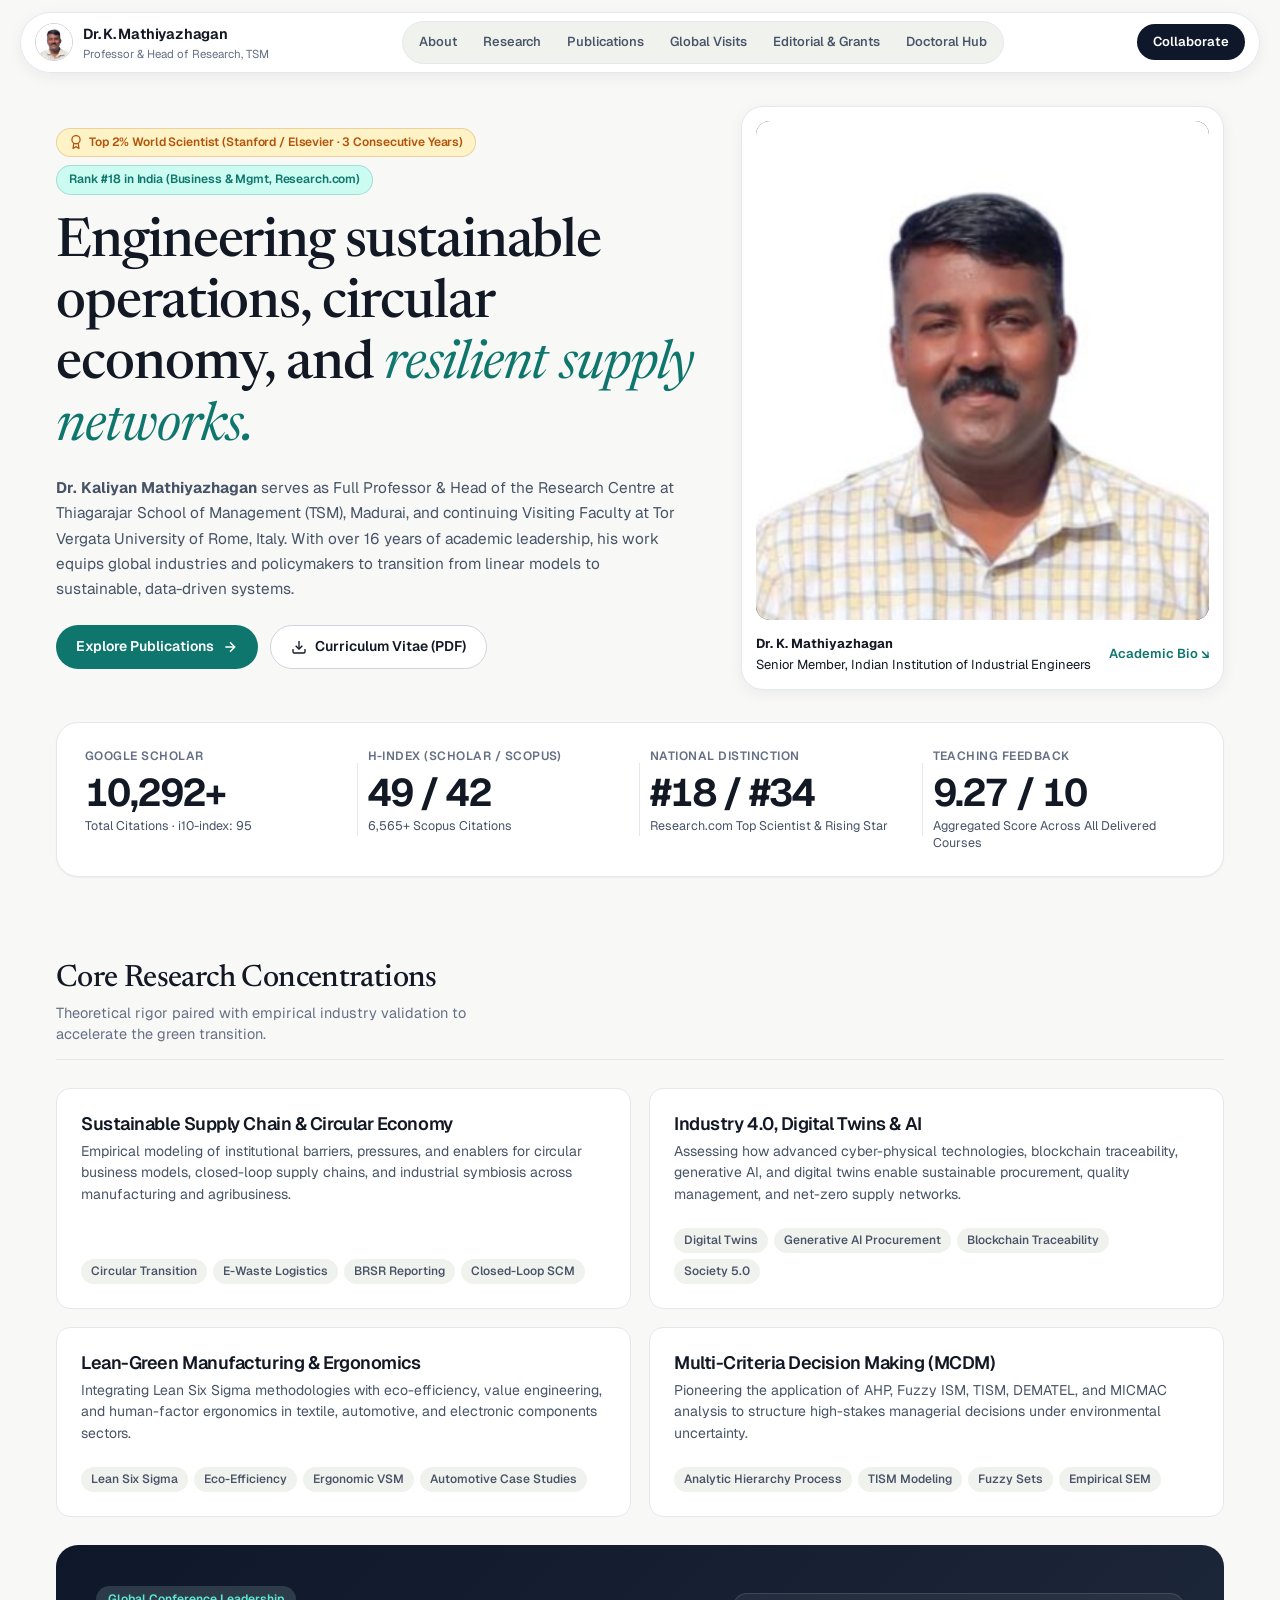
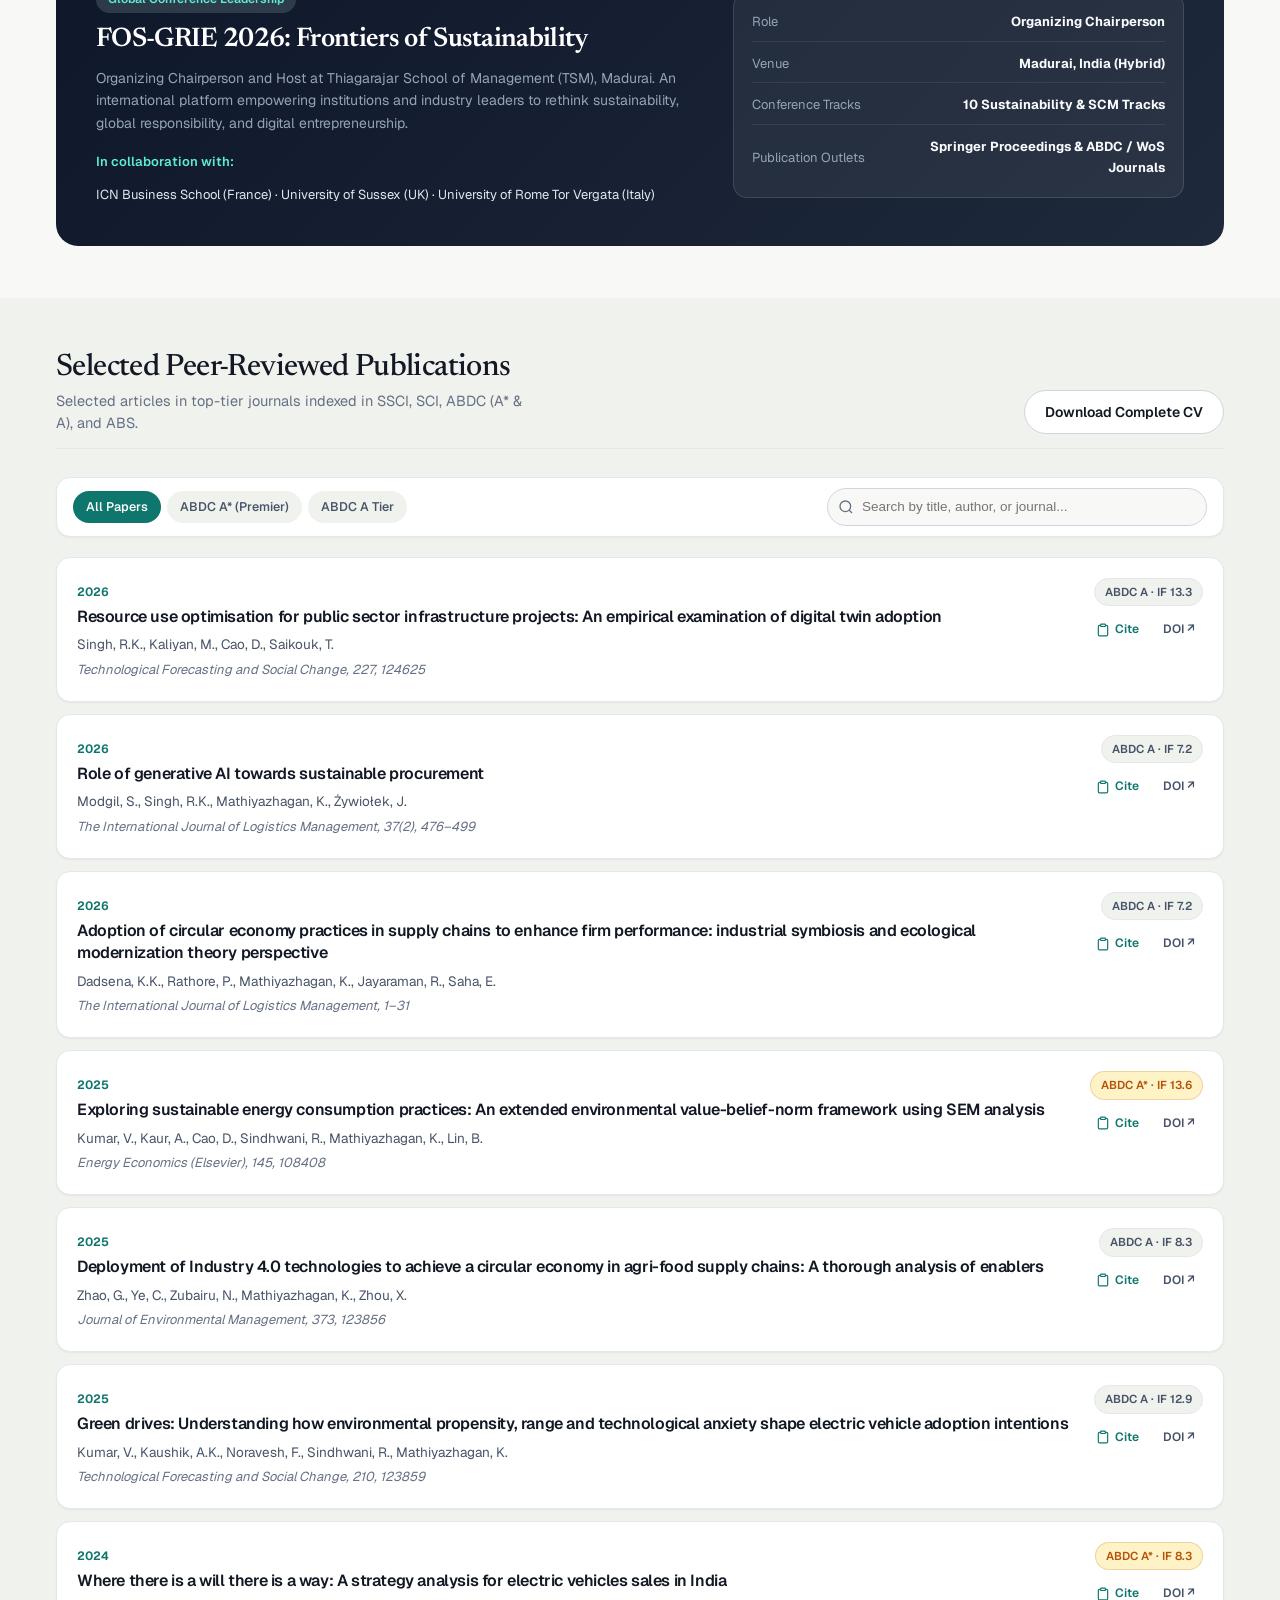
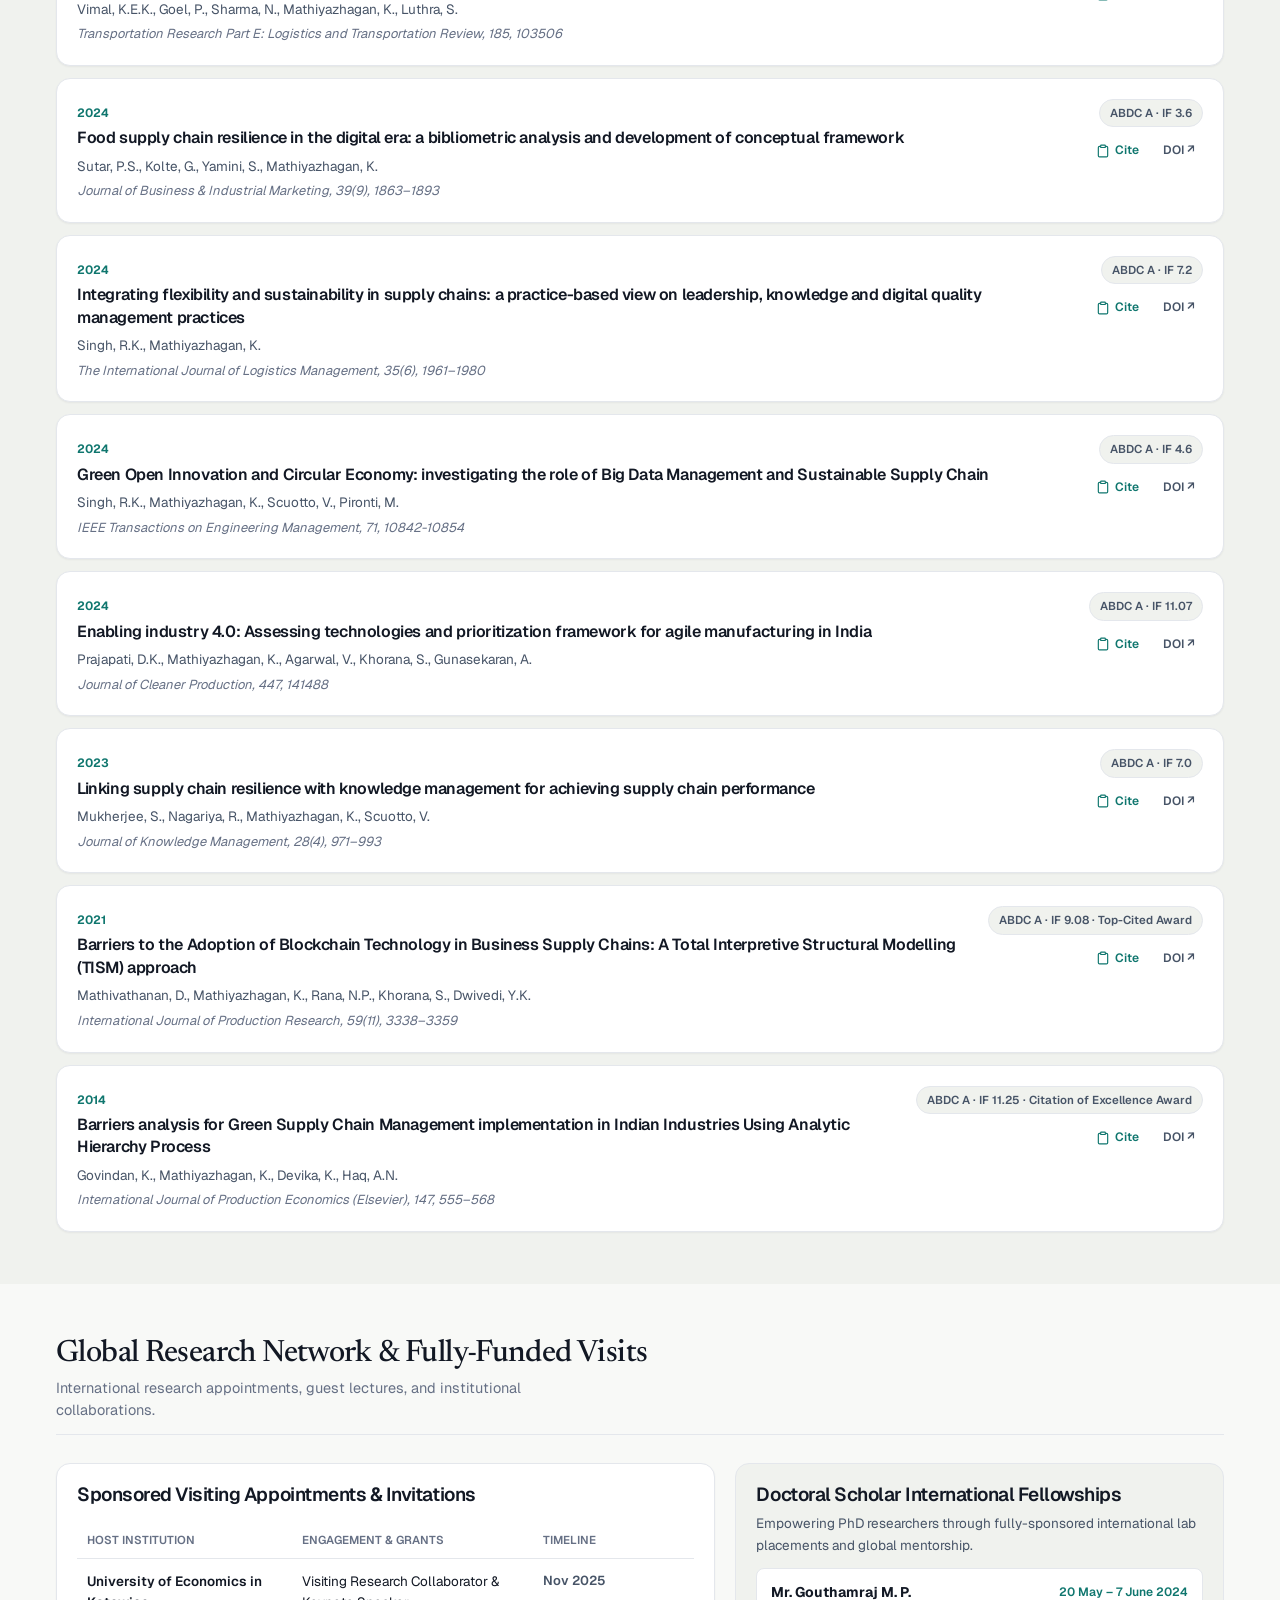
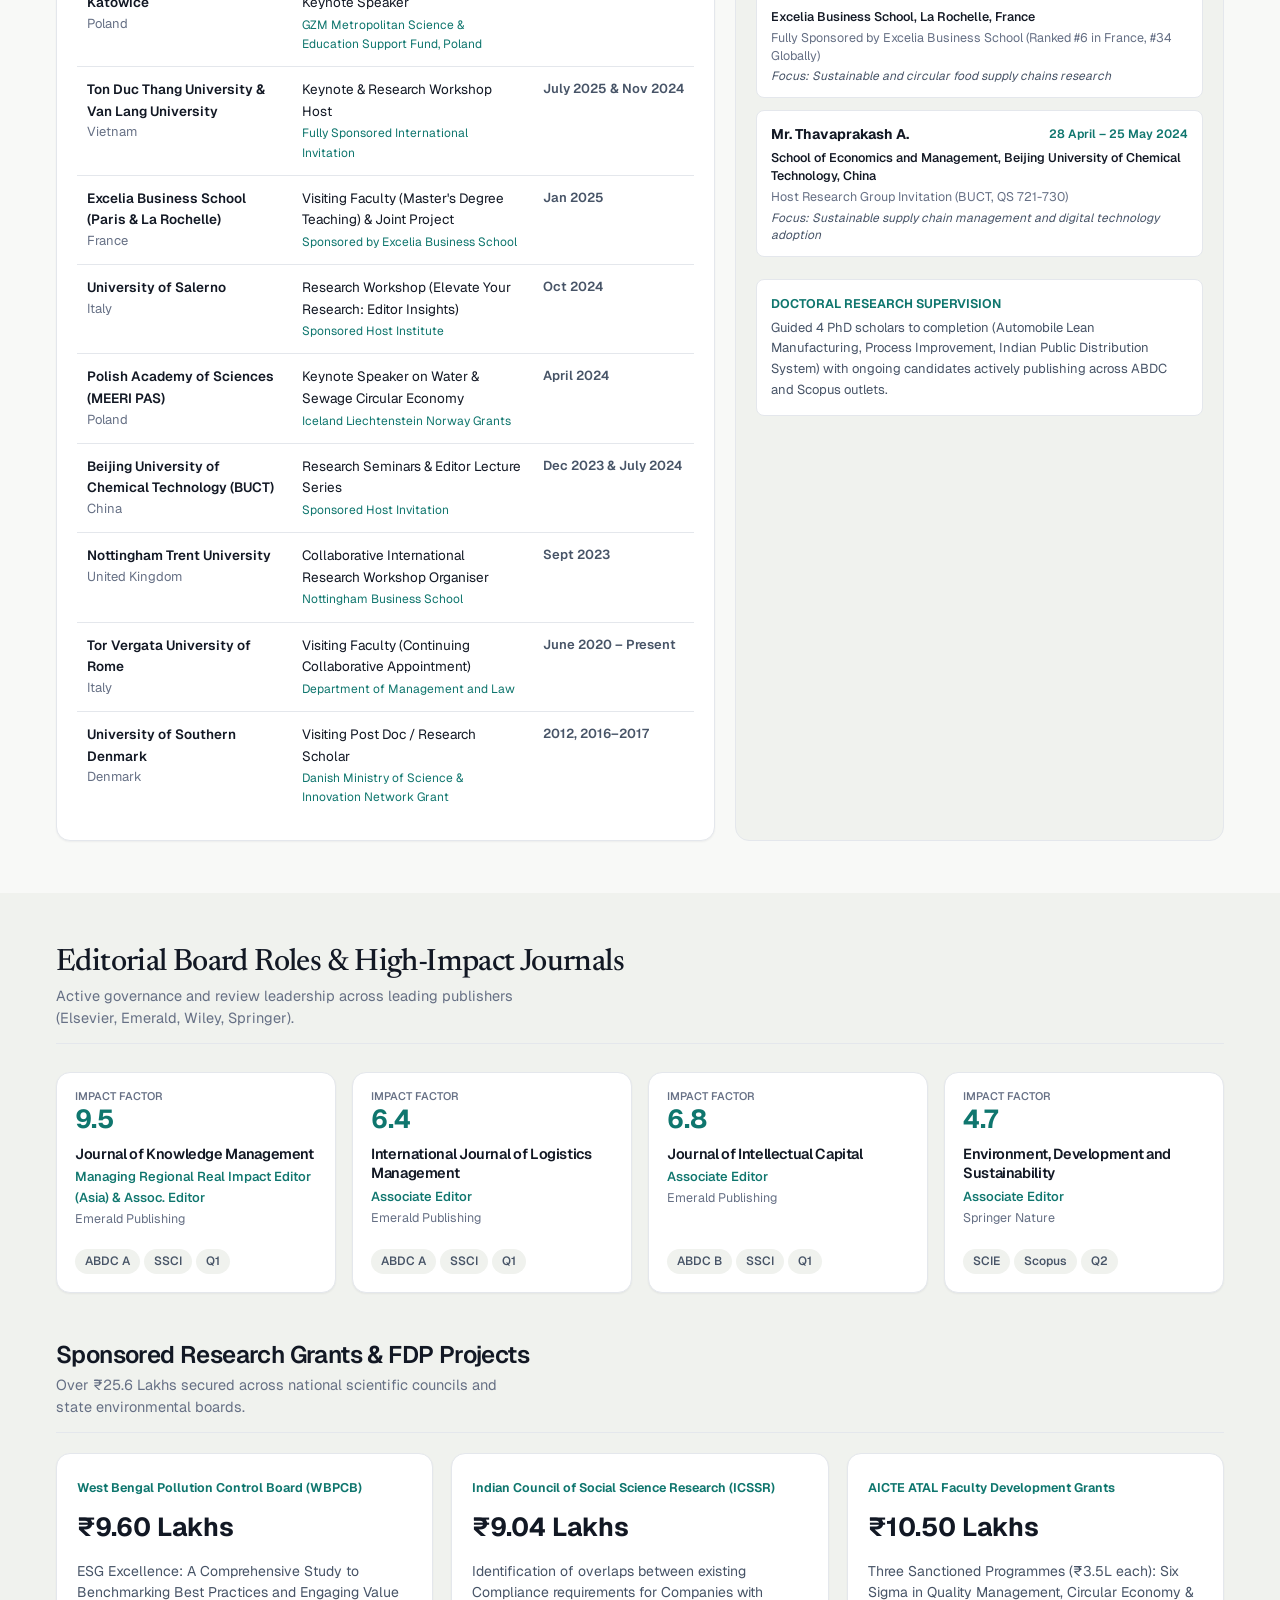
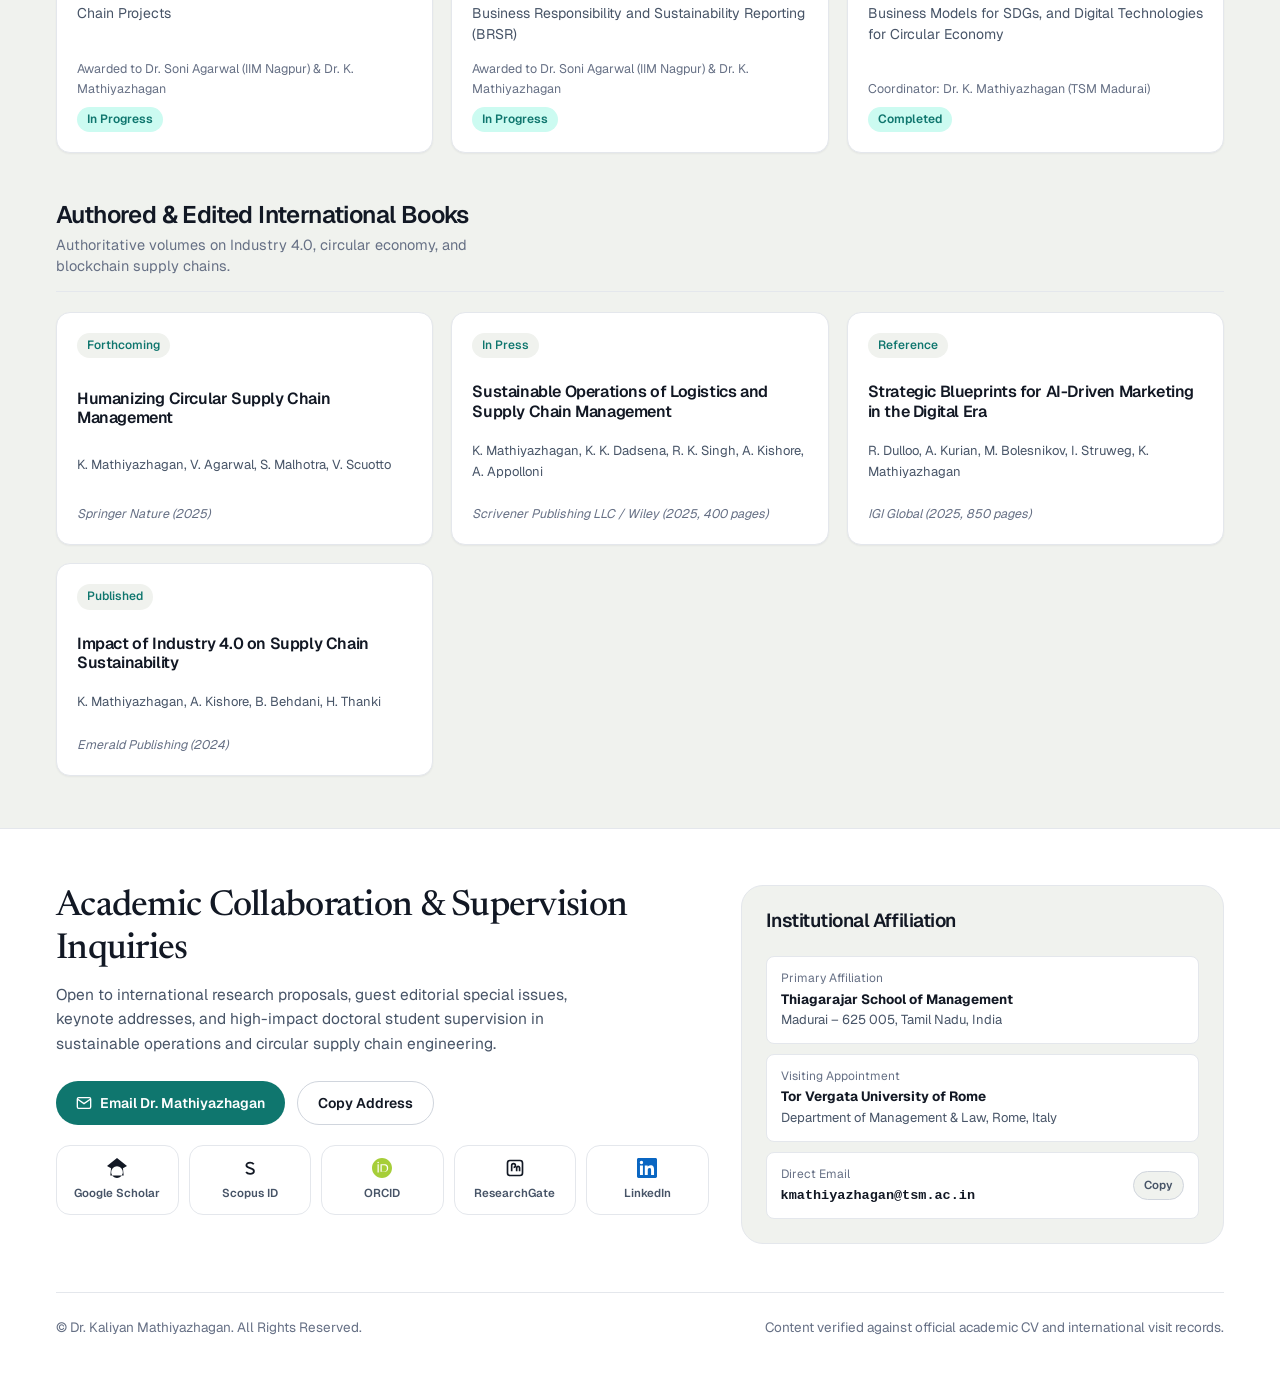
==== commit 35414916: "Optimize responsive layout for mobile and tablet devices with touch-friendly navigation" ====
--- a/index.html
+++ b/index.html
@@ -293,7 +293,7 @@
       <div class="global-grid">
         <div class="global-card">
           <h3 style="margin-bottom: 16px; font-size: 19px;">Sponsored Visiting Appointments &amp; Invitations</h3>
-          <div style="overflow-x: auto;">
+          <div class="table-responsive">
             <table class="visit-table">
               <thead>
                 <tr>
--- a/styles.css
+++ b/styles.css
@@ -30,9 +30,9 @@
   --accent-gold-bg: #FEF3C7;
   --accent-navy: #0F172A;           /* Editorial dark */
   
-  --radius-sm: 6px;
-  --radius-md: 12px;
-  --radius-lg: 20px;
+  --radius-sm: 8px;
+  --radius-md: 14px;
+  --radius-lg: 22px;
   --radius-pill: 9999px;
   
   --shadow-sm: 0 1px 2px 0 rgba(16, 24, 40, 0.05);
@@ -40,8 +40,8 @@
   --shadow-lg: 0 12px 32px -4px rgba(16, 24, 40, 0.12);
   
   --max-w: 1240px;
-  --pad: clamp(18px, 4vw, 36px);
-  --transition: all 0.2s cubic-bezier(0.16, 1, 0.3, 1);
+  --pad: clamp(16px, 3.5vw, 36px);
+  --transition: all 0.22s cubic-bezier(0.16, 1, 0.3, 1);
 }
 
 *, *::before, *::after {
@@ -50,7 +50,7 @@
 
 html {
   scroll-behavior: smooth;
-  scroll-padding-top: 96px;
+  scroll-padding-top: 86px;
   -webkit-text-size-adjust: 100%;
 }
 
@@ -64,11 +64,13 @@
   -webkit-font-smoothing: antialiased;
   -moz-osx-font-smoothing: grayscale;
   overflow-x: hidden;
+  width: 100%;
 }
 
 img, video, svg {
   display: block;
   max-width: 100%;
+  height: auto;
 }
 
 a {
@@ -110,6 +112,7 @@
 }
 
 .wrap {
+  width: 100%;
   max-width: var(--max-w);
   margin: 0 auto;
   padding: 0 var(--pad);
@@ -120,18 +123,18 @@
    ========================================================================== */
 .site-nav {
   position: fixed;
-  top: 14px;
+  top: 12px;
   left: 50%;
   transform: translateX(-50%);
-  width: min(calc(100% - 28px), var(--max-w));
+  width: min(calc(100% - 24px), var(--max-w));
   z-index: 100;
   display: flex;
   align-items: center;
   justify-content: space-between;
   padding: 8px 14px;
-  background: rgba(255, 255, 255, 0.88);
-  backdrop-filter: blur(16px);
-  -webkit-backdrop-filter: blur(16px);
+  background: rgba(255, 255, 255, 0.92);
+  backdrop-filter: blur(18px);
+  -webkit-backdrop-filter: blur(18px);
   border: 1px solid var(--line-light);
   border-radius: var(--radius-pill);
   box-shadow: var(--shadow-md);
@@ -141,12 +144,13 @@
 .nav-brand {
   display: flex;
   align-items: center;
-  gap: 12px;
+  gap: 10px;
+  min-width: 0;
 }
 
 .brand-avatar {
-  width: 40px;
-  height: 40px;
+  width: 38px;
+  height: 38px;
   border-radius: 50%;
   overflow: hidden;
   border: 1.5px solid var(--line-strong);
@@ -163,26 +167,31 @@
 .brand-meta {
   display: flex;
   flex-direction: column;
+  min-width: 0;
 }
 
 .brand-name {
-  font-size: 15px;
+  font-size: 14.5px;
   font-weight: 650;
   letter-spacing: -0.015em;
   color: var(--ink-primary);
   white-space: nowrap;
+  overflow: hidden;
+  text-overflow: ellipsis;
 }
 
 .brand-role {
-  font-size: 12px;
+  font-size: 11.5px;
   color: var(--ink-muted);
   white-space: nowrap;
+  overflow: hidden;
+  text-overflow: ellipsis;
 }
 
 .nav-menu {
   display: flex;
   align-items: center;
-  gap: 4px;
+  gap: 2px;
   background: var(--bg-subtle);
   padding: 4px;
   border-radius: var(--radius-pill);
@@ -190,9 +199,9 @@
 }
 
 .nav-link {
-  padding: 6px 14px;
+  padding: 6px 12px;
   border-radius: var(--radius-pill);
-  font-size: 13.5px;
+  font-size: 13px;
   font-weight: 550;
   color: var(--ink-secondary);
   transition: var(--transition);
@@ -201,7 +210,7 @@
 
 .nav-link:hover {
   color: var(--ink-primary);
-  background: rgba(255, 255, 255, 0.6);
+  background: rgba(255, 255, 255, 0.7);
 }
 
 .nav-link.active {
@@ -215,15 +224,16 @@
   display: flex;
   align-items: center;
   gap: 8px;
+  flex-shrink: 0;
 }
 
 .nav-btn {
   display: inline-flex;
   align-items: center;
   gap: 8px;
-  height: 38px;
+  height: 36px;
   padding: 0 16px;
-  font-size: 13.5px;
+  font-size: 13px;
   font-weight: 600;
   border-radius: var(--radius-pill);
   transition: var(--transition);
@@ -249,63 +259,66 @@
   align-items: center;
   justify-content: center;
   border: 1px solid var(--line-light);
+  color: var(--ink-primary);
 }
 
 /* ==========================================================================
    Hero Section: Editorial Distinction
    ========================================================================== */
 .hero {
-  padding-top: calc(96px + 28px);
-  padding-bottom: 40px;
+  padding-top: calc(78px + 28px);
+  padding-bottom: 32px;
 }
 
 .hero-grid {
   display: grid;
-  grid-template-columns: minmax(0, 1.4fr) minmax(0, 1fr);
+  grid-template-columns: minmax(0, 1.35fr) minmax(0, 1fr);
   gap: 32px;
-  align-items: start;
+  align-items: center;
 }
 
 .hero-content {
   display: flex;
   flex-direction: column;
-  gap: 20px;
+  gap: 18px;
 }
 
 .academic-badge-row {
   display: flex;
   flex-wrap: wrap;
   align-items: center;
-  gap: 10px;
+  gap: 8px;
 }
 
 .badge-pill {
   display: inline-flex;
   align-items: center;
-  gap: 8px;
-  padding: 6px 14px;
+  gap: 6px;
+  padding: 6px 12px;
   border-radius: var(--radius-pill);
-  font-size: 12.5px;
+  font-size: 12px;
   font-weight: 600;
   letter-spacing: -0.01em;
+  line-height: 1.3;
 }
 
 .badge-gold {
   background: var(--accent-gold-bg);
   color: var(--accent-gold);
-  border: 1px solid rgba(180, 83, 9, 0.2);
+  border: 1px solid rgba(180, 83, 9, 0.22);
 }
 
 .badge-teal {
   background: var(--accent-light);
   color: var(--accent-primary);
-  border: 1px solid rgba(15, 118, 110, 0.2);
+  border: 1px solid rgba(15, 118, 110, 0.22);
 }
 
 .hero-title {
-  font-size: clamp(34px, 4.4vw, 56px);
-  line-height: 1.12;
-  color: var(--ink-primary);
+  font-size: clamp(30px, 4.2vw, 54px);
+  line-height: 1.14;
+  color: var(--ink-primary);
+  word-wrap: break-word;
 }
 
 .hero-title em {
@@ -315,7 +328,7 @@
 }
 
 .hero-bio {
-  font-size: clamp(16px, 1.25vw, 18px);
+  font-size: clamp(15px, 1.2vw, 17.5px);
   color: var(--ink-secondary);
   line-height: 1.65;
   max-width: 62ch;
@@ -325,21 +338,22 @@
   display: flex;
   flex-wrap: wrap;
   gap: 12px;
-  margin-top: 6px;
+  margin-top: 4px;
 }
 
 .btn {
   display: inline-flex;
   align-items: center;
   justify-content: center;
-  gap: 10px;
-  height: 46px;
-  padding: 0 22px;
+  gap: 8px;
+  height: 44px;
+  padding: 0 20px;
   border-radius: var(--radius-pill);
-  font-size: 14.5px;
+  font-size: 14px;
   font-weight: 600;
   transition: var(--transition);
   cursor: pointer;
+  white-space: nowrap;
 }
 
 .btn-primary {
@@ -363,17 +377,17 @@
   border-color: var(--ink-muted);
 }
 
-/* Hero Portrait & Interactive Preview */
+/* Hero Portrait Card */
 .hero-portrait-card {
   position: relative;
   background: var(--surface);
   border: 1px solid var(--line-light);
   border-radius: var(--radius-lg);
-  padding: 16px;
+  padding: 14px;
   box-shadow: var(--shadow-md);
   display: flex;
   flex-direction: column;
-  gap: 16px;
+  gap: 14px;
 }
 
 .portrait-frame {
@@ -396,7 +410,8 @@
   display: flex;
   justify-content: space-between;
   align-items: center;
-  font-size: 13.5px;
+  gap: 10px;
+  font-size: 13px;
 }
 
 .portrait-caption b {
@@ -411,15 +426,15 @@
    Metrics Ribbon: Authoritative Scholarly Stats
    ========================================================================== */
 .metrics-ribbon {
-  margin-top: 36px;
+  margin-top: 32px;
   background: var(--surface);
   border: 1px solid var(--line-light);
   border-radius: var(--radius-lg);
-  padding: 24px 32px;
+  padding: 24px 28px;
   box-shadow: var(--shadow-sm);
   display: grid;
   grid-template-columns: repeat(4, 1fr);
-  gap: 24px;
+  gap: 20px;
 }
 
 .metric-item {
@@ -432,7 +447,7 @@
 .metric-item:not(:last-child)::after {
   content: "";
   position: absolute;
-  right: -12px;
+  right: -10px;
   top: 15%;
   height: 70%;
   width: 1px;
@@ -440,7 +455,7 @@
 }
 
 .metric-label {
-  font-size: 13px;
+  font-size: 12px;
   font-weight: 600;
   text-transform: uppercase;
   letter-spacing: 0.04em;
@@ -448,46 +463,48 @@
 }
 
 .metric-value {
-  font-size: clamp(32px, 3.2vw, 44px);
+  font-size: clamp(28px, 3vw, 42px);
   font-weight: 650;
   letter-spacing: -0.04em;
   color: var(--ink-primary);
-  line-height: 1;
+  line-height: 1.1;
   font-variant-numeric: tabular-nums;
 }
 
 .metric-sub {
-  font-size: 13px;
+  font-size: 12.5px;
   color: var(--ink-secondary);
+  line-height: 1.4;
 }
 
 /* ==========================================================================
    Section Common Layout
    ========================================================================== */
 .section {
-  padding: 56px 0;
+  padding: 52px 0;
 }
 
 .section-head {
   display: flex;
   justify-content: space-between;
   align-items: flex-end;
-  gap: 24px;
-  margin-bottom: 36px;
+  gap: 20px;
+  margin-bottom: 28px;
   border-bottom: 1px solid var(--line-light);
-  padding-bottom: 16px;
+  padding-bottom: 14px;
 }
 
 .section-title {
-  font-size: clamp(26px, 2.6vw, 36px);
+  font-size: clamp(24px, 2.4vw, 34px);
   color: var(--ink-primary);
 }
 
 .section-desc {
-  font-size: 15px;
+  font-size: 14.5px;
   color: var(--ink-muted);
   max-width: 48ch;
   line-height: 1.5;
+  margin-top: 4px;
 }
 
 /* ==========================================================================
@@ -496,19 +513,19 @@
 .research-grid {
   display: grid;
   grid-template-columns: repeat(2, 1fr);
-  gap: 20px;
+  gap: 18px;
 }
 
 .research-card {
   background: var(--surface);
   border: 1px solid var(--line-light);
   border-radius: var(--radius-md);
-  padding: 28px;
+  padding: 24px;
   transition: var(--transition);
   display: flex;
   flex-direction: column;
   justify-content: space-between;
-  gap: 16px;
+  gap: 14px;
 }
 
 .research-card:hover {
@@ -518,15 +535,16 @@
 }
 
 .research-card h3 {
-  font-size: 20px;
+  font-size: 18px;
   font-family: var(--font-sans);
   color: var(--ink-primary);
 }
 
 .research-card p {
-  font-size: 14.5px;
+  font-size: 14px;
   color: var(--ink-secondary);
-  line-height: 1.6;
+  line-height: 1.55;
+  margin-top: 6px;
 }
 
 .research-tag-row {
@@ -550,11 +568,11 @@
   background: linear-gradient(135deg, #0F172A 0%, #1E293B 100%);
   color: #FFFFFF;
   border-radius: var(--radius-lg);
-  padding: clamp(28px, 4vw, 44px);
-  margin-top: 32px;
+  padding: clamp(24px, 3.5vw, 40px);
+  margin-top: 28px;
   display: grid;
-  grid-template-columns: minmax(0, 1.4fr) minmax(0, 1fr);
-  gap: 32px;
+  grid-template-columns: minmax(0, 1.35fr) minmax(0, 1fr);
+  gap: 28px;
   align-items: center;
 }
 
@@ -566,21 +584,21 @@
   border-radius: var(--radius-pill);
   background: rgba(204, 251, 241, 0.15);
   color: #5EEAD4;
-  font-size: 12.5px;
+  font-size: 12px;
   font-weight: 600;
-  margin-bottom: 12px;
+  margin-bottom: 10px;
 }
 
 .conference-spotlight h3 {
   color: #FFFFFF;
-  font-size: clamp(22px, 2.2vw, 30px);
+  font-size: clamp(20px, 2.1vw, 28px);
   font-family: var(--font-serif);
   line-height: 1.25;
 }
 
 .conference-spotlight p {
   color: #94A3B8;
-  font-size: 14.5px;
+  font-size: 14px;
   margin-top: 10px;
   line-height: 1.6;
 }
@@ -589,7 +607,7 @@
   background: rgba(255, 255, 255, 0.06);
   border: 1px solid rgba(255, 255, 255, 0.12);
   border-radius: var(--radius-md);
-  padding: 20px;
+  padding: 18px;
   display: flex;
   flex-direction: column;
   gap: 12px;
@@ -599,7 +617,8 @@
   display: flex;
   justify-content: space-between;
   align-items: center;
-  font-size: 13.5px;
+  gap: 10px;
+  font-size: 13px;
   border-bottom: 1px solid rgba(255, 255, 255, 0.08);
   padding-bottom: 8px;
 }
@@ -611,10 +630,12 @@
 
 .conf-meta-item span {
   color: #94A3B8;
+  white-space: nowrap;
 }
 
 .conf-meta-item b {
   color: #F8FAFC;
+  text-align: right;
 }
 
 /* ==========================================================================
@@ -625,12 +646,12 @@
   flex-wrap: wrap;
   align-items: center;
   justify-content: space-between;
-  gap: 14px;
+  gap: 12px;
   background: var(--surface);
   border: 1px solid var(--line-light);
   border-radius: var(--radius-md);
-  padding: 12px 18px;
-  margin-bottom: 24px;
+  padding: 10px 16px;
+  margin-bottom: 20px;
   box-shadow: var(--shadow-sm);
 }
 
@@ -638,13 +659,13 @@
   display: flex;
   flex-wrap: wrap;
   align-items: center;
-  gap: 8px;
+  gap: 6px;
 }
 
 .pub-filter-btn {
-  padding: 6px 14px;
+  padding: 6px 13px;
   border-radius: var(--radius-pill);
-  font-size: 13px;
+  font-size: 12.5px;
   font-weight: 550;
   color: var(--ink-secondary);
   background: var(--bg-subtle);
@@ -664,6 +685,8 @@
 .pub-search-box {
   position: relative;
   min-width: 240px;
+  flex: 1 1 240px;
+  max-width: 380px;
 }
 
 .pub-search-box input {
@@ -697,19 +720,19 @@
 .pub-list {
   display: flex;
   flex-direction: column;
-  gap: 14px;
+  gap: 12px;
 }
 
 .pub-card {
   background: var(--surface);
   border: 1px solid var(--line-light);
   border-radius: var(--radius-md);
-  padding: 22px 24px;
+  padding: 20px;
   box-shadow: var(--shadow-sm);
   transition: var(--transition);
   display: grid;
   grid-template-columns: minmax(0, 1fr) auto;
-  gap: 20px;
+  gap: 18px;
   align-items: start;
 }
 
@@ -723,25 +746,26 @@
   font-size: 12px;
   font-weight: 650;
   color: var(--accent-primary);
-  margin-bottom: 6px;
+  margin-bottom: 4px;
 }
 
 .pub-title {
-  font-size: 17px;
+  font-size: 16px;
   font-weight: 600;
   color: var(--ink-primary);
   line-height: 1.4;
   margin-bottom: 6px;
+  word-break: break-word;
 }
 
 .pub-authors {
-  font-size: 14px;
+  font-size: 13.5px;
   color: var(--ink-secondary);
-  margin-bottom: 6px;
+  margin-bottom: 4px;
 }
 
 .pub-journal {
-  font-size: 13.5px;
+  font-size: 13px;
   color: var(--ink-muted);
   font-style: italic;
 }
@@ -756,7 +780,7 @@
 .tier-badge {
   padding: 4px 10px;
   border-radius: var(--radius-pill);
-  font-size: 12px;
+  font-size: 11.5px;
   font-weight: 600;
   background: var(--bg-subtle);
   color: var(--ink-secondary);
@@ -774,7 +798,7 @@
   display: inline-flex;
   align-items: center;
   gap: 5px;
-  font-size: 12.5px;
+  font-size: 12px;
   font-weight: 600;
   color: var(--accent-primary);
   padding: 4px 8px;
@@ -791,36 +815,43 @@
    ========================================================================== */
 .global-grid {
   display: grid;
-  grid-template-columns: minmax(0, 1.3fr) minmax(0, 1fr);
-  gap: 24px;
+  grid-template-columns: minmax(0, 1.35fr) minmax(0, 1fr);
+  gap: 20px;
 }
 
 .global-card {
   background: var(--surface);
   border: 1px solid var(--line-light);
   border-radius: var(--radius-md);
-  padding: 24px;
+  padding: 20px;
   box-shadow: var(--shadow-sm);
+}
+
+.table-responsive {
+  width: 100%;
+  overflow-x: auto;
+  -webkit-overflow-scrolling: touch;
 }
 
 .visit-table {
   width: 100%;
+  min-width: 480px;
   border-collapse: collapse;
-  font-size: 14px;
+  font-size: 13.5px;
 }
 
 .visit-table th {
   text-align: left;
-  padding: 10px 12px;
+  padding: 8px 10px;
   font-weight: 600;
   color: var(--ink-muted);
-  font-size: 12px;
+  font-size: 11.5px;
   text-transform: uppercase;
   border-bottom: 1px solid var(--line-light);
 }
 
 .visit-table td {
-  padding: 14px 12px;
+  padding: 12px 10px;
   border-bottom: 1px solid var(--line-light);
   vertical-align: top;
 }
@@ -835,7 +866,7 @@
 }
 
 .visit-funding {
-  font-size: 12.5px;
+  font-size: 12px;
   color: var(--accent-primary);
   margin-top: 2px;
 }
@@ -845,30 +876,31 @@
   background: var(--bg-subtle);
   border: 1px solid var(--line-light);
   border-radius: var(--radius-md);
-  padding: 22px;
+  padding: 20px;
   display: flex;
   flex-direction: column;
-  gap: 14px;
+  gap: 12px;
 }
 
 .mentorship-item {
   background: var(--surface);
   border: 1px solid var(--line-light);
   border-radius: var(--radius-sm);
-  padding: 14px;
+  padding: 12px 14px;
   display: flex;
   flex-direction: column;
   gap: 4px;
 }
 
 .mentorship-item b {
-  font-size: 14.5px;
+  font-size: 14px;
   color: var(--ink-primary);
 }
 
 .mentorship-item span {
-  font-size: 13px;
+  font-size: 12.5px;
   color: var(--ink-secondary);
+  line-height: 1.4;
 }
 
 /* ==========================================================================
@@ -884,11 +916,11 @@
   background: var(--surface);
   border: 1px solid var(--line-light);
   border-radius: var(--radius-md);
-  padding: 20px;
+  padding: 18px;
   display: flex;
   flex-direction: column;
   justify-content: space-between;
-  gap: 16px;
+  gap: 14px;
   box-shadow: var(--shadow-sm);
   transition: var(--transition);
 }
@@ -899,7 +931,7 @@
 }
 
 .journal-if {
-  font-size: 28px;
+  font-size: 26px;
   font-weight: 700;
   color: var(--accent-primary);
   line-height: 1;
@@ -907,7 +939,7 @@
 
 .journal-if small {
   display: block;
-  font-size: 11.5px;
+  font-size: 11px;
   font-weight: 550;
   text-transform: uppercase;
   color: var(--ink-muted);
@@ -915,7 +947,7 @@
 }
 
 .journal-name {
-  font-size: 15px;
+  font-size: 14.5px;
   font-weight: 600;
   color: var(--ink-primary);
   line-height: 1.35;
@@ -925,43 +957,43 @@
   display: flex;
   flex-wrap: wrap;
   gap: 4px;
-  margin-top: 8px;
+  margin-top: 6px;
 }
 
 /* Grants Showcase */
 .grants-grid {
   display: grid;
   grid-template-columns: repeat(3, 1fr);
-  gap: 20px;
-  margin-top: 24px;
+  gap: 18px;
+  margin-top: 18px;
 }
 
 .grant-card {
   background: var(--surface);
   border: 1px solid var(--line-light);
   border-radius: var(--radius-md);
-  padding: 24px;
+  padding: 20px;
   display: flex;
   flex-direction: column;
   justify-content: space-between;
-  gap: 16px;
+  gap: 14px;
   box-shadow: var(--shadow-sm);
 }
 
 .grant-agency {
-  font-size: 13px;
+  font-size: 12.5px;
   font-weight: 650;
   color: var(--accent-primary);
 }
 
 .grant-amount {
-  font-size: 28px;
+  font-size: 26px;
   font-weight: 700;
   color: var(--ink-primary);
 }
 
 .grant-title {
-  font-size: 14.5px;
+  font-size: 14px;
   color: var(--ink-secondary);
   line-height: 1.5;
 }
@@ -977,40 +1009,41 @@
 .contact-section {
   background: var(--surface);
   border-top: 1px solid var(--line-light);
-  padding: 64px 0 40px;
+  padding: 56px 0 36px;
 }
 
 .contact-grid {
   display: grid;
-  grid-template-columns: minmax(0, 1.3fr) minmax(0, 1fr);
-  gap: 36px;
+  grid-template-columns: minmax(0, 1.35fr) minmax(0, 1fr);
+  gap: 32px;
 }
 
 .contact-card {
   background: var(--bg-subtle);
   border: 1px solid var(--line-light);
   border-radius: var(--radius-lg);
-  padding: 32px;
+  padding: 24px;
   display: flex;
   flex-direction: column;
-  gap: 20px;
+  gap: 16px;
 }
 
 .contact-info-list {
   display: flex;
   flex-direction: column;
-  gap: 12px;
+  gap: 10px;
 }
 
 .contact-info-item {
   display: flex;
   justify-content: space-between;
   align-items: center;
-  background: var(--surface);
-  padding: 12px 16px;
+  gap: 10px;
+  background: var(--surface);
+  padding: 12px 14px;
   border-radius: var(--radius-sm);
   border: 1px solid var(--line-light);
-  font-size: 14px;
+  font-size: 13.5px;
 }
 
 .contact-info-item b {
@@ -1020,12 +1053,13 @@
 .copy-btn {
   padding: 4px 10px;
   border-radius: var(--radius-pill);
-  font-size: 12px;
+  font-size: 11.5px;
   font-weight: 600;
   background: var(--bg-subtle);
   color: var(--ink-secondary);
   border: 1px solid var(--line-strong);
   transition: var(--transition);
+  white-space: nowrap;
 }
 
 .copy-btn:hover {
@@ -1037,8 +1071,8 @@
 .social-profiles {
   display: grid;
   grid-template-columns: repeat(5, 1fr);
-  gap: 12px;
-  margin-top: 24px;
+  gap: 10px;
+  margin-top: 20px;
 }
 
 .social-btn {
@@ -1046,11 +1080,11 @@
   flex-direction: column;
   align-items: center;
   justify-content: center;
-  gap: 8px;
+  gap: 6px;
   background: var(--surface);
   border: 1px solid var(--line-light);
   border-radius: var(--radius-md);
-  padding: 14px;
+  padding: 12px 8px;
   transition: var(--transition);
 }
 
@@ -1061,14 +1095,16 @@
 }
 
 .social-btn svg {
-  width: 22px;
-  height: 22px;
+  width: 20px;
+  height: 20px;
 }
 
 .social-btn span {
-  font-size: 12px;
+  font-size: 11.5px;
   font-weight: 600;
   color: var(--ink-secondary);
+  text-align: center;
+  white-space: nowrap;
 }
 
 /* ==========================================================================
@@ -1082,9 +1118,9 @@
   opacity: 0;
   background: var(--accent-navy);
   color: #FFFFFF;
-  padding: 10px 20px;
+  padding: 8px 18px;
   border-radius: var(--radius-pill);
-  font-size: 14px;
+  font-size: 13.5px;
   font-weight: 550;
   pointer-events: none;
   transition: var(--transition);
@@ -1099,10 +1135,10 @@
 
 .back-to-top {
   position: fixed;
-  right: 20px;
-  bottom: 20px;
-  width: 44px;
-  height: 44px;
+  right: 18px;
+  bottom: 18px;
+  width: 42px;
+  height: 42px;
   border-radius: 50%;
   background: var(--surface);
   border: 1px solid var(--line-strong);
@@ -1129,64 +1165,266 @@
 }
 
 /* ==========================================================================
-   Responsive Breakpoints
+   Responsive Breakpoints: Tablets (iPad / 1024px - 769px)
    ========================================================================== */
 @media (max-width: 1024px) {
+  html {
+    scroll-padding-top: 80px;
+  }
+
+  .site-nav {
+    padding: 6px 12px;
+  }
+
+  .nav-menu {
+    gap: 0;
+  }
+
+  .nav-link {
+    padding: 6px 8px;
+    font-size: 12.5px;
+  }
+
   .hero-grid {
-    grid-template-columns: 1fr;
-  }
+    grid-template-columns: minmax(0, 1.2fr) minmax(0, 1fr);
+    gap: 24px;
+  }
+
   .metrics-ribbon {
     grid-template-columns: repeat(2, 1fr);
     gap: 20px;
-  }
+    padding: 20px;
+  }
+
+  .metric-item:nth-child(2)::after {
+    display: none;
+  }
+
   .editorial-grid {
     grid-template-columns: repeat(2, 1fr);
   }
+
   .grants-grid {
+    grid-template-columns: repeat(2, 1fr);
+  }
+
+  .global-grid {
     grid-template-columns: 1fr;
-  }
-  .global-grid, .contact-grid, .conference-spotlight {
+    gap: 24px;
+  }
+
+  .conference-spotlight {
     grid-template-columns: 1fr;
-  }
-}
-
+    gap: 24px;
+  }
+
+  .contact-grid {
+    grid-template-columns: 1fr;
+    gap: 28px;
+  }
+}
+
+/* ==========================================================================
+   Responsive Breakpoints: Mobile Phones (768px and below)
+   ========================================================================== */
 @media (max-width: 768px) {
+  :root {
+    --pad: 16px;
+  }
+
+  html {
+    scroll-padding-top: 72px;
+  }
+
+  .site-nav {
+    top: 8px;
+    width: calc(100% - 16px);
+    padding: 6px 10px;
+    border-radius: var(--radius-md);
+  }
+
+  .brand-name {
+    font-size: 13.5px;
+  }
+
+  .brand-role {
+    display: none;
+  }
+
   .nav-menu {
     display: none;
-  }
-  .nav-menu.mobile-open {
-    display: flex;
-    flex-direction: column;
     position: absolute;
     top: calc(100% + 8px);
     left: 0;
+    right: 0;
     width: 100%;
-    background: var(--surface);
+    flex-direction: column;
+    align-items: stretch;
+    background: rgba(255, 255, 255, 0.98);
+    backdrop-filter: blur(20px);
+    -webkit-backdrop-filter: blur(20px);
     border: 1px solid var(--line-light);
     border-radius: var(--radius-md);
-    padding: 12px;
+    padding: 8px;
     box-shadow: var(--shadow-lg);
-  }
+    gap: 4px;
+  }
+
+  .nav-menu.mobile-open {
+    display: flex;
+  }
+
+  .nav-link {
+    padding: 10px 14px;
+    font-size: 14px;
+    border-radius: var(--radius-sm);
+  }
+
   .mobile-nav-toggle {
     display: inline-flex;
   }
+
+  .nav-btn {
+    height: 34px;
+    padding: 0 12px;
+    font-size: 12.5px;
+  }
+
+  .hero {
+    padding-top: calc(64px + 20px);
+    padding-bottom: 24px;
+  }
+
+  .hero-grid {
+    grid-template-columns: 1fr;
+    gap: 24px;
+  }
+
+  .hero-portrait-card {
+    order: -1;
+    max-width: 380px;
+    margin: 0 auto;
+    width: 100%;
+  }
+
+  .hero-actions {
+    flex-direction: column;
+    width: 100%;
+  }
+
+  .hero-actions .btn {
+    width: 100%;
+  }
+
+  .metrics-ribbon {
+    grid-template-columns: 1fr;
+    padding: 18px;
+    gap: 16px;
+  }
+
+  .metric-item::after {
+    display: none !important;
+  }
+
+  .section {
+    padding: 38px 0;
+  }
+
+  .section-head {
+    flex-direction: column;
+    align-items: flex-start;
+    gap: 10px;
+    margin-bottom: 20px;
+  }
+
+  .section-head .btn {
+    width: 100%;
+  }
+
   .research-grid {
     grid-template-columns: 1fr;
   }
-  .metrics-ribbon {
+
+  .conference-spotlight {
+    padding: 20px;
+  }
+
+  .pub-toolbar {
+    flex-direction: column;
+    align-items: stretch;
+    gap: 10px;
+  }
+
+  .pub-filters {
+    width: 100%;
+    justify-content: flex-start;
+  }
+
+  .pub-filter-btn {
+    flex: 1 1 auto;
+    text-align: center;
+  }
+
+  .pub-search-box {
+    max-width: none;
+    width: 100%;
+  }
+
+  .pub-card {
     grid-template-columns: 1fr;
-    padding: 20px;
-  }
-  .metric-item::after {
-    display: none;
-  }
+    gap: 12px;
+    padding: 16px;
+  }
+
+  .pub-meta-side {
+    align-items: flex-start;
+    width: 100%;
+    flex-direction: row;
+    justify-content: space-between;
+    border-top: 1px solid var(--line-light);
+    padding-top: 10px;
+  }
+
+  .editorial-grid {
+    grid-template-columns: 1fr;
+  }
+
+  .grants-grid {
+    grid-template-columns: 1fr;
+  }
+
   .social-profiles {
     grid-template-columns: repeat(2, 1fr);
   }
-  .pub-card {
+
+  .social-btn:last-child:nth-child(odd) {
+    grid-column: span 2;
+  }
+
+  .contact-info-item {
+    flex-direction: column;
+    align-items: flex-start;
+    gap: 8px;
+  }
+
+  .contact-info-item .copy-btn {
+    align-self: flex-start;
+  }
+}
+
+/* Small mobile devices (under 420px) */
+@media (max-width: 420px) {
+  .hero-title {
+    font-size: 26px;
+  }
+  .badge-pill {
+    font-size: 11px;
+    padding: 4px 10px;
+  }
+  .social-profiles {
     grid-template-columns: 1fr;
   }
-  .pub-meta-side {
-    align-items: flex-start;
-  }
-}
+  .social-btn:last-child:nth-child(odd) {
+    grid-column: auto;
+  }
+}
